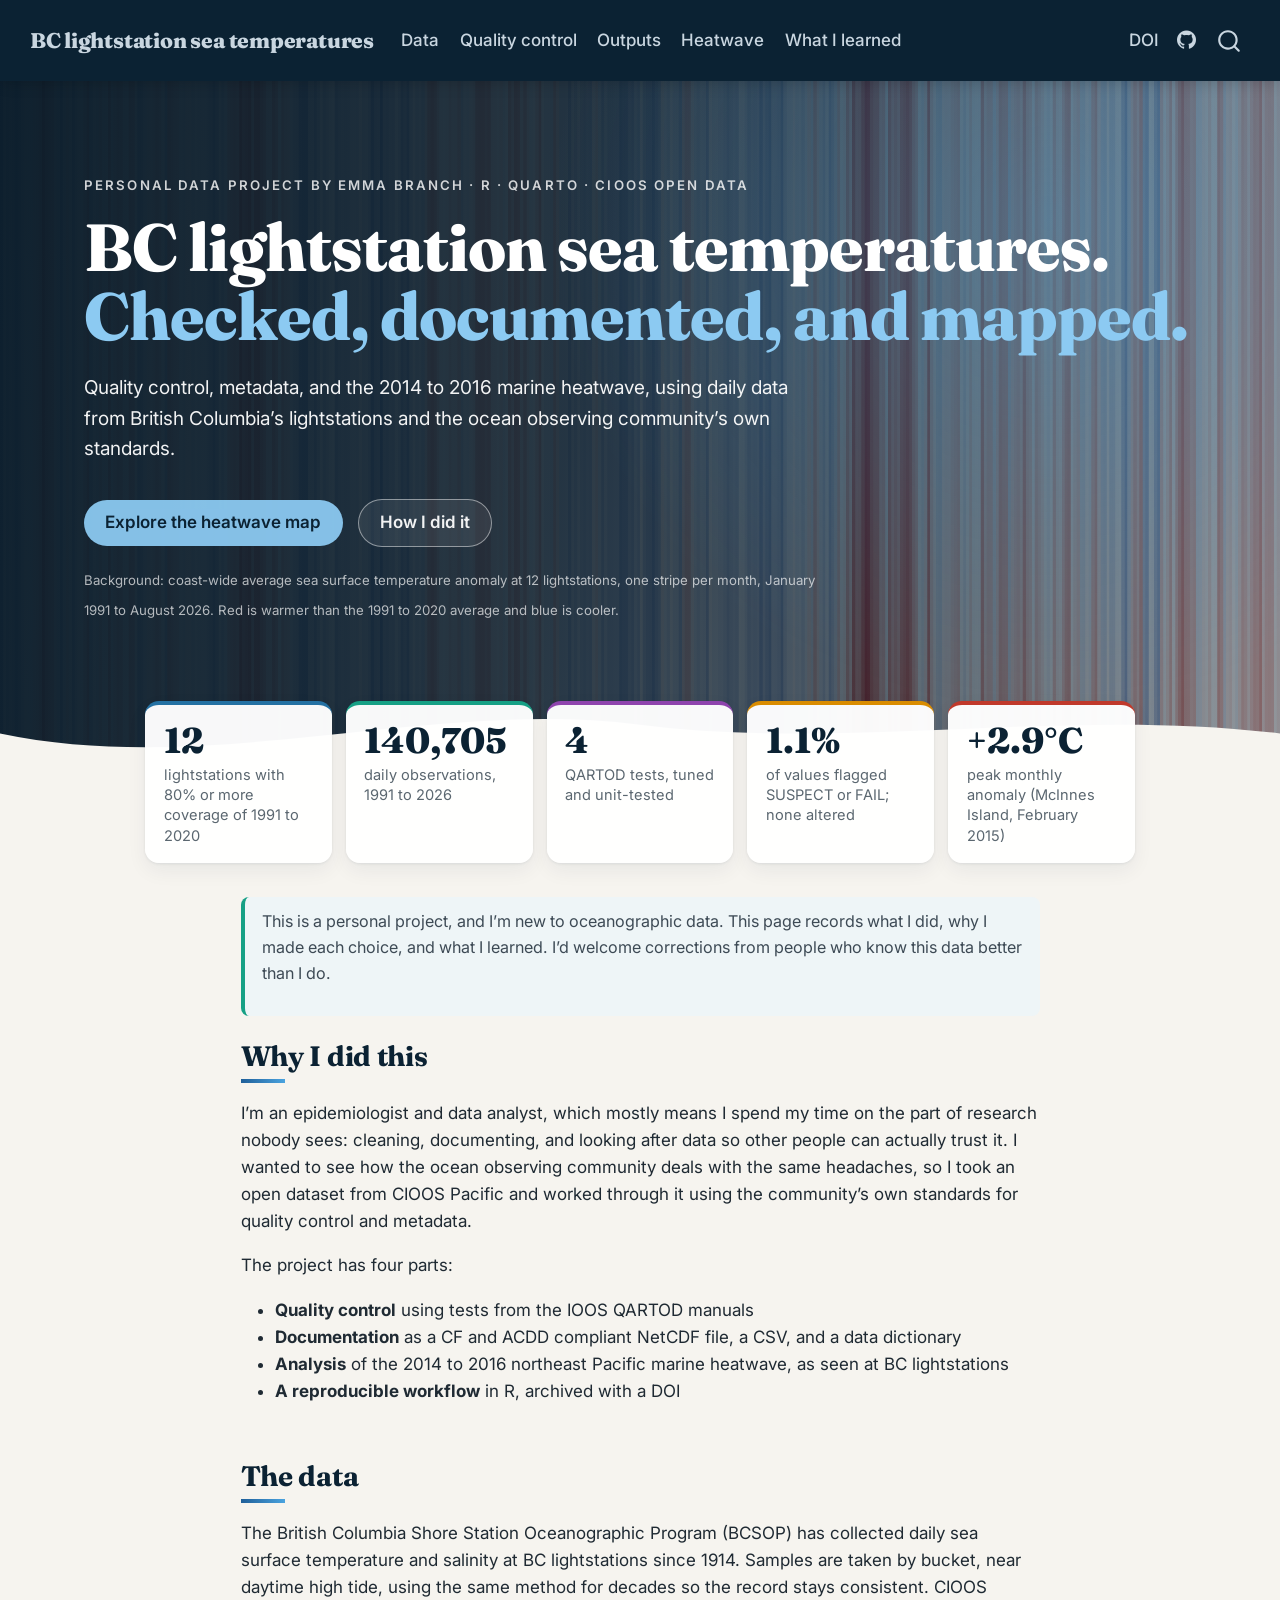
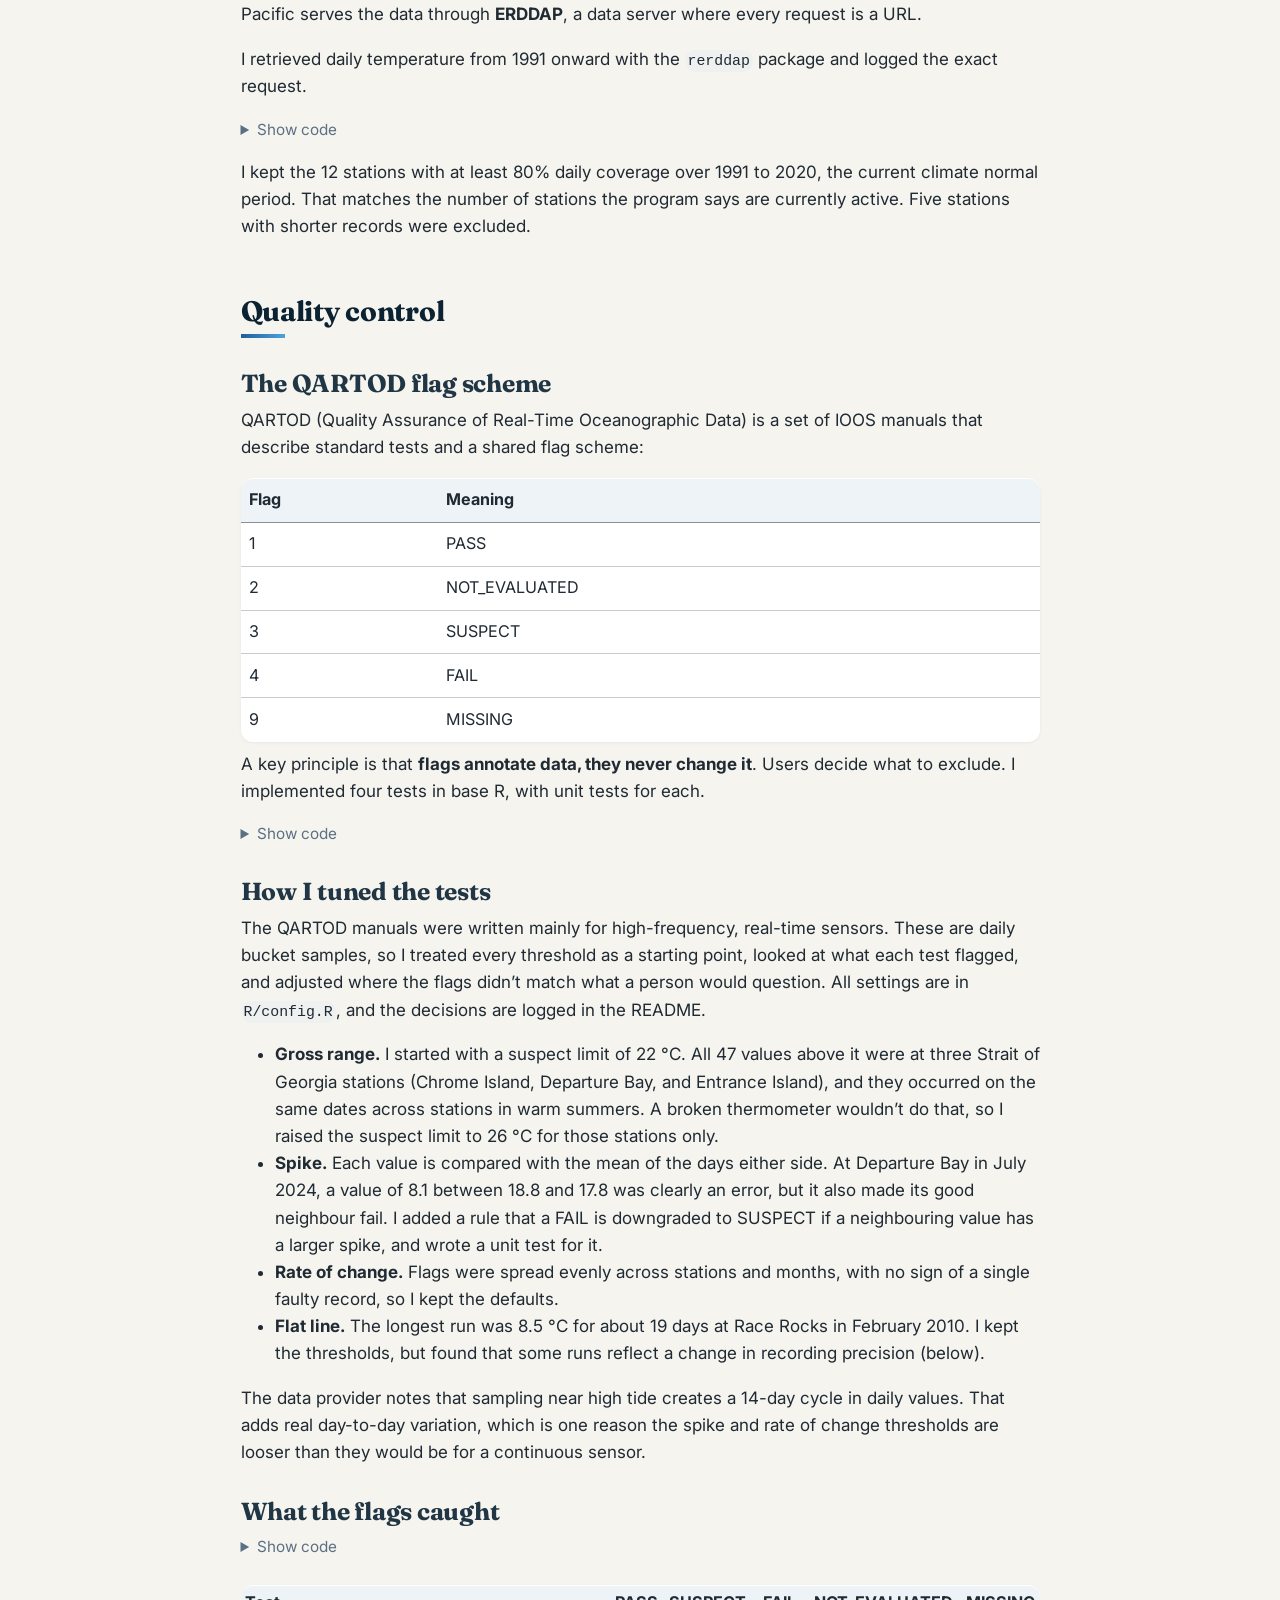
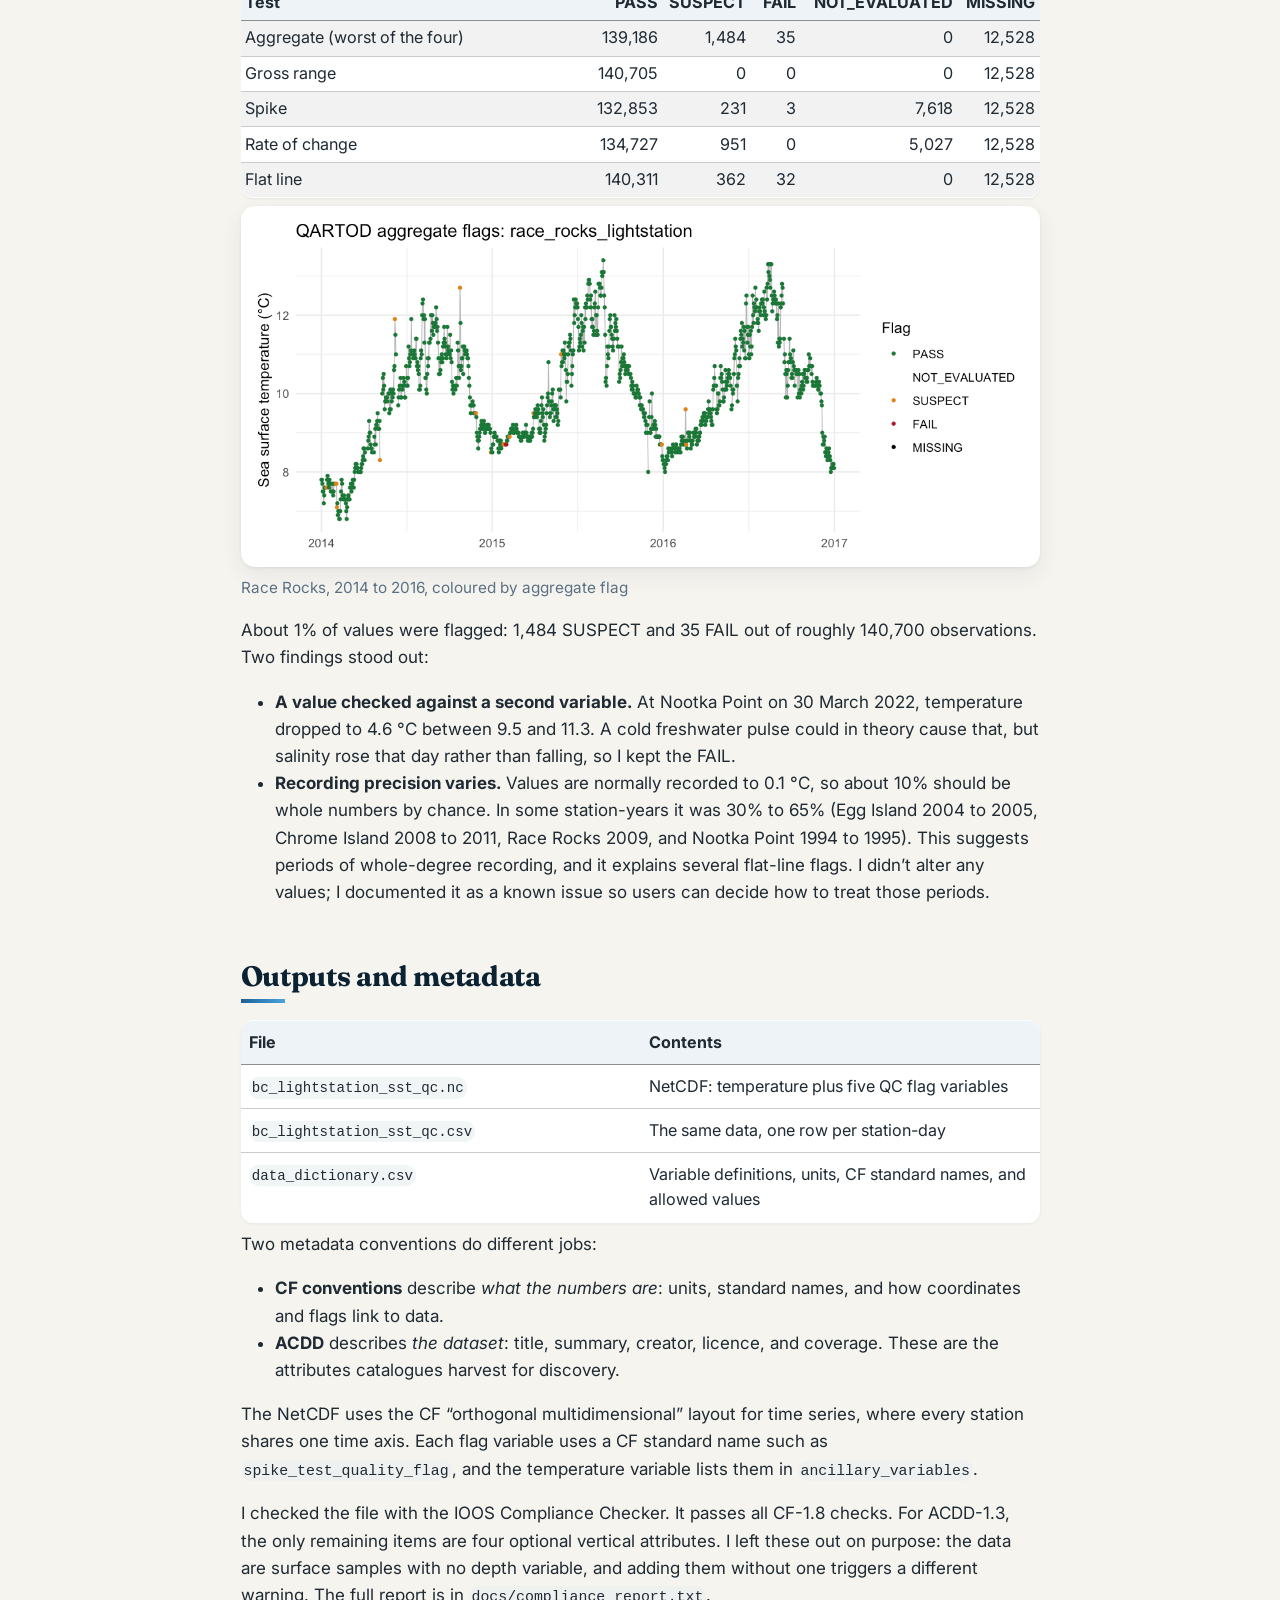
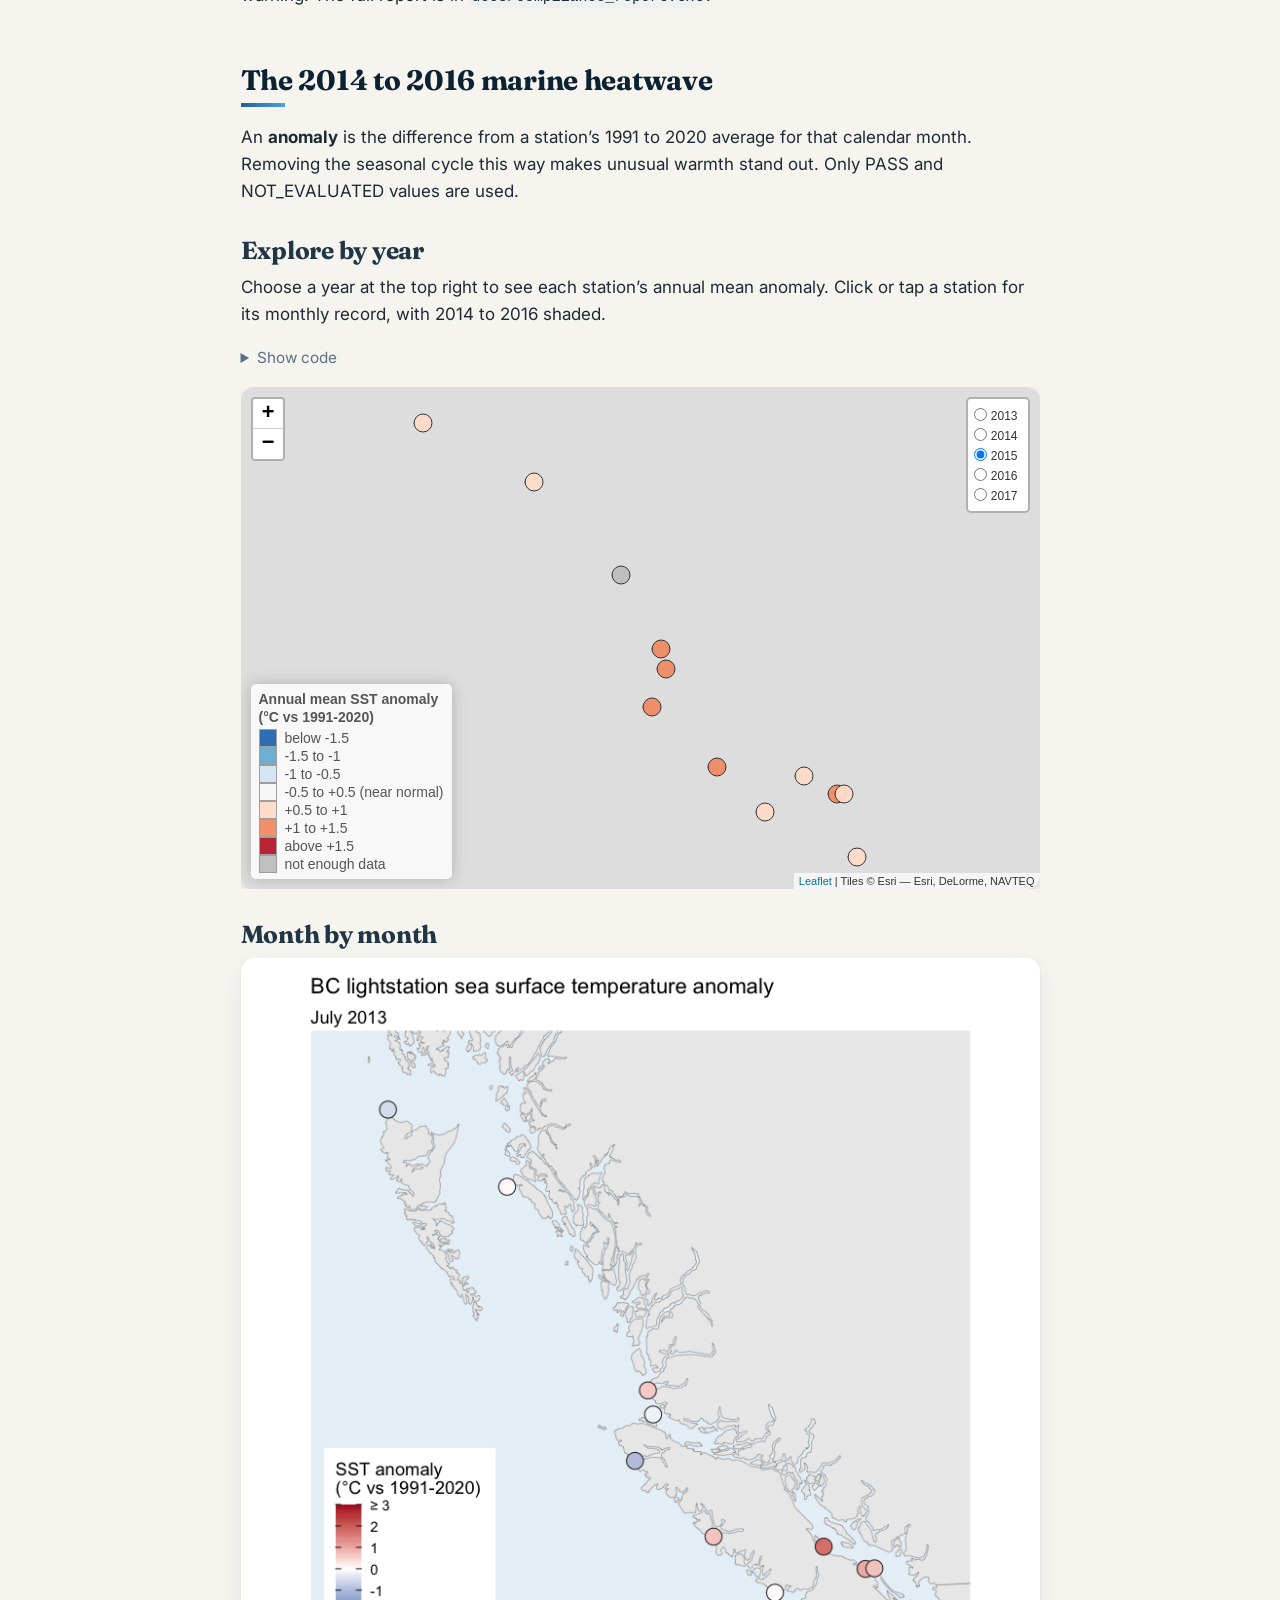
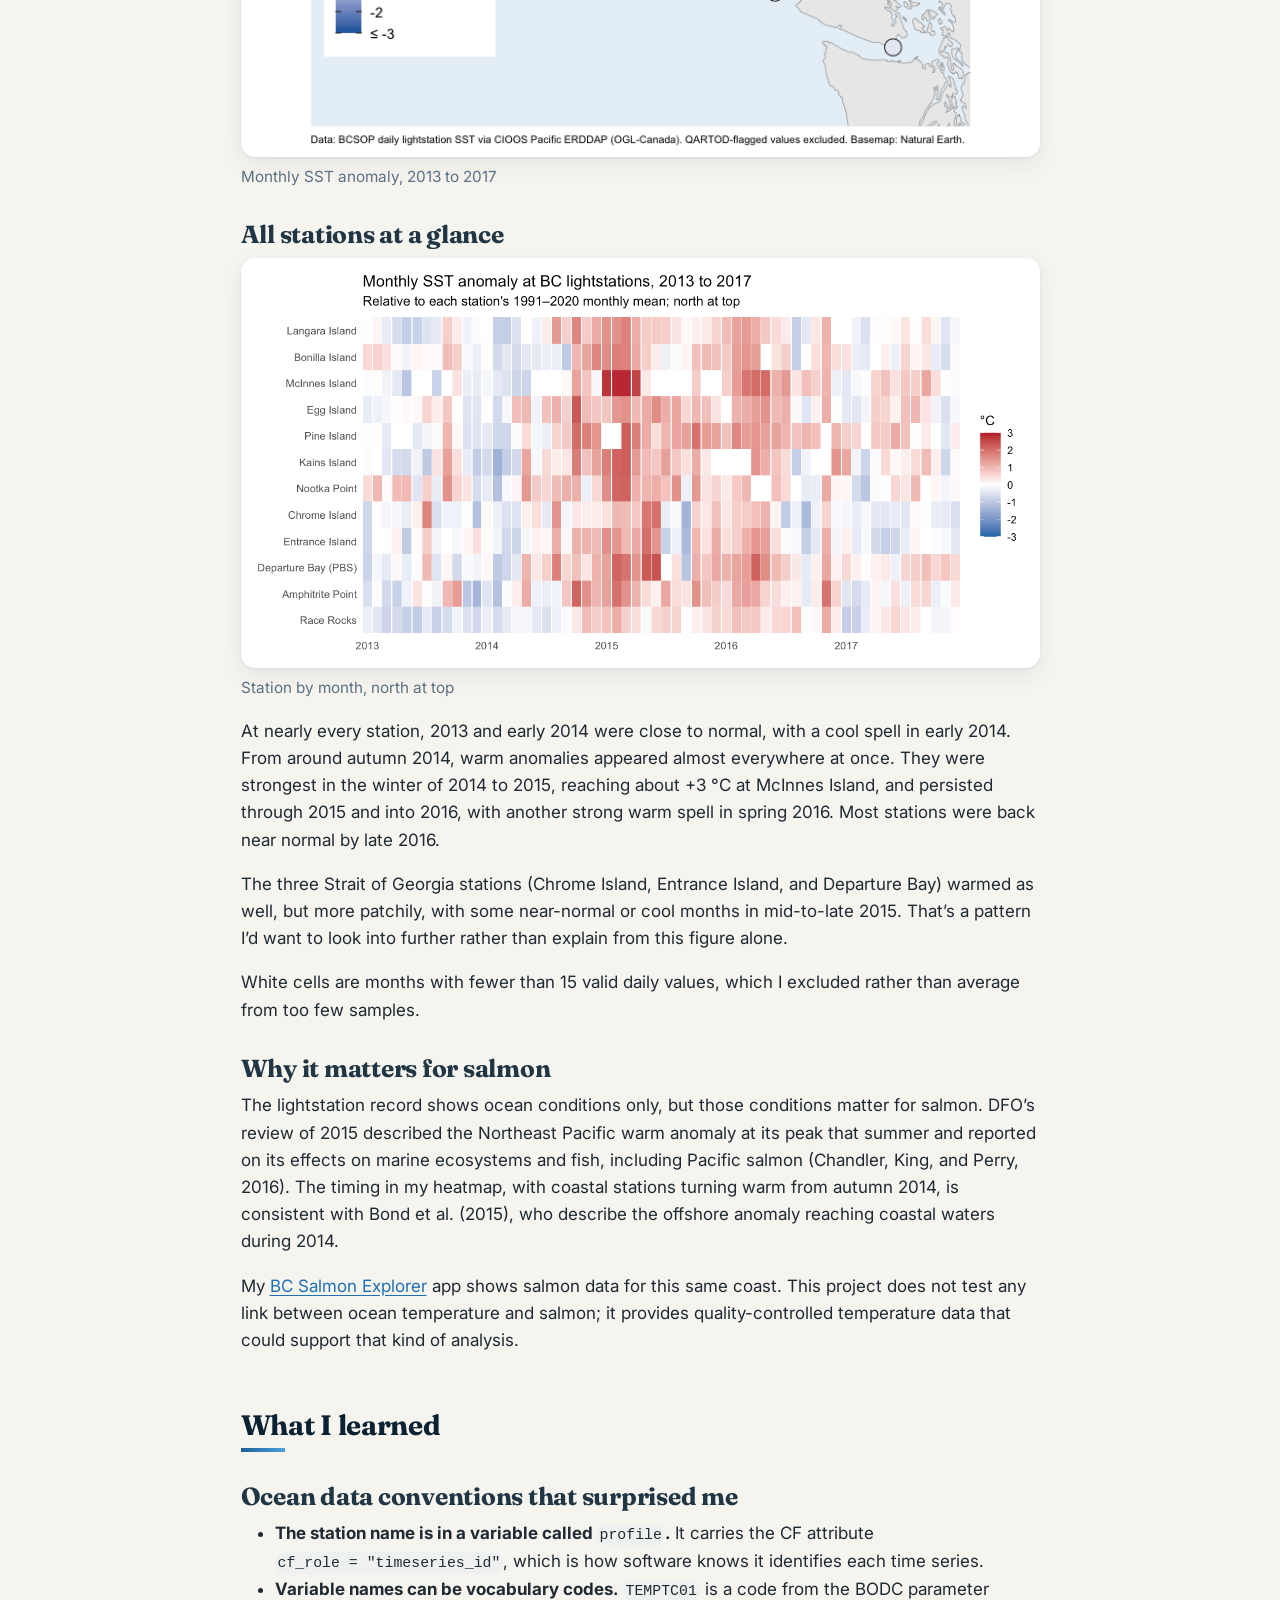
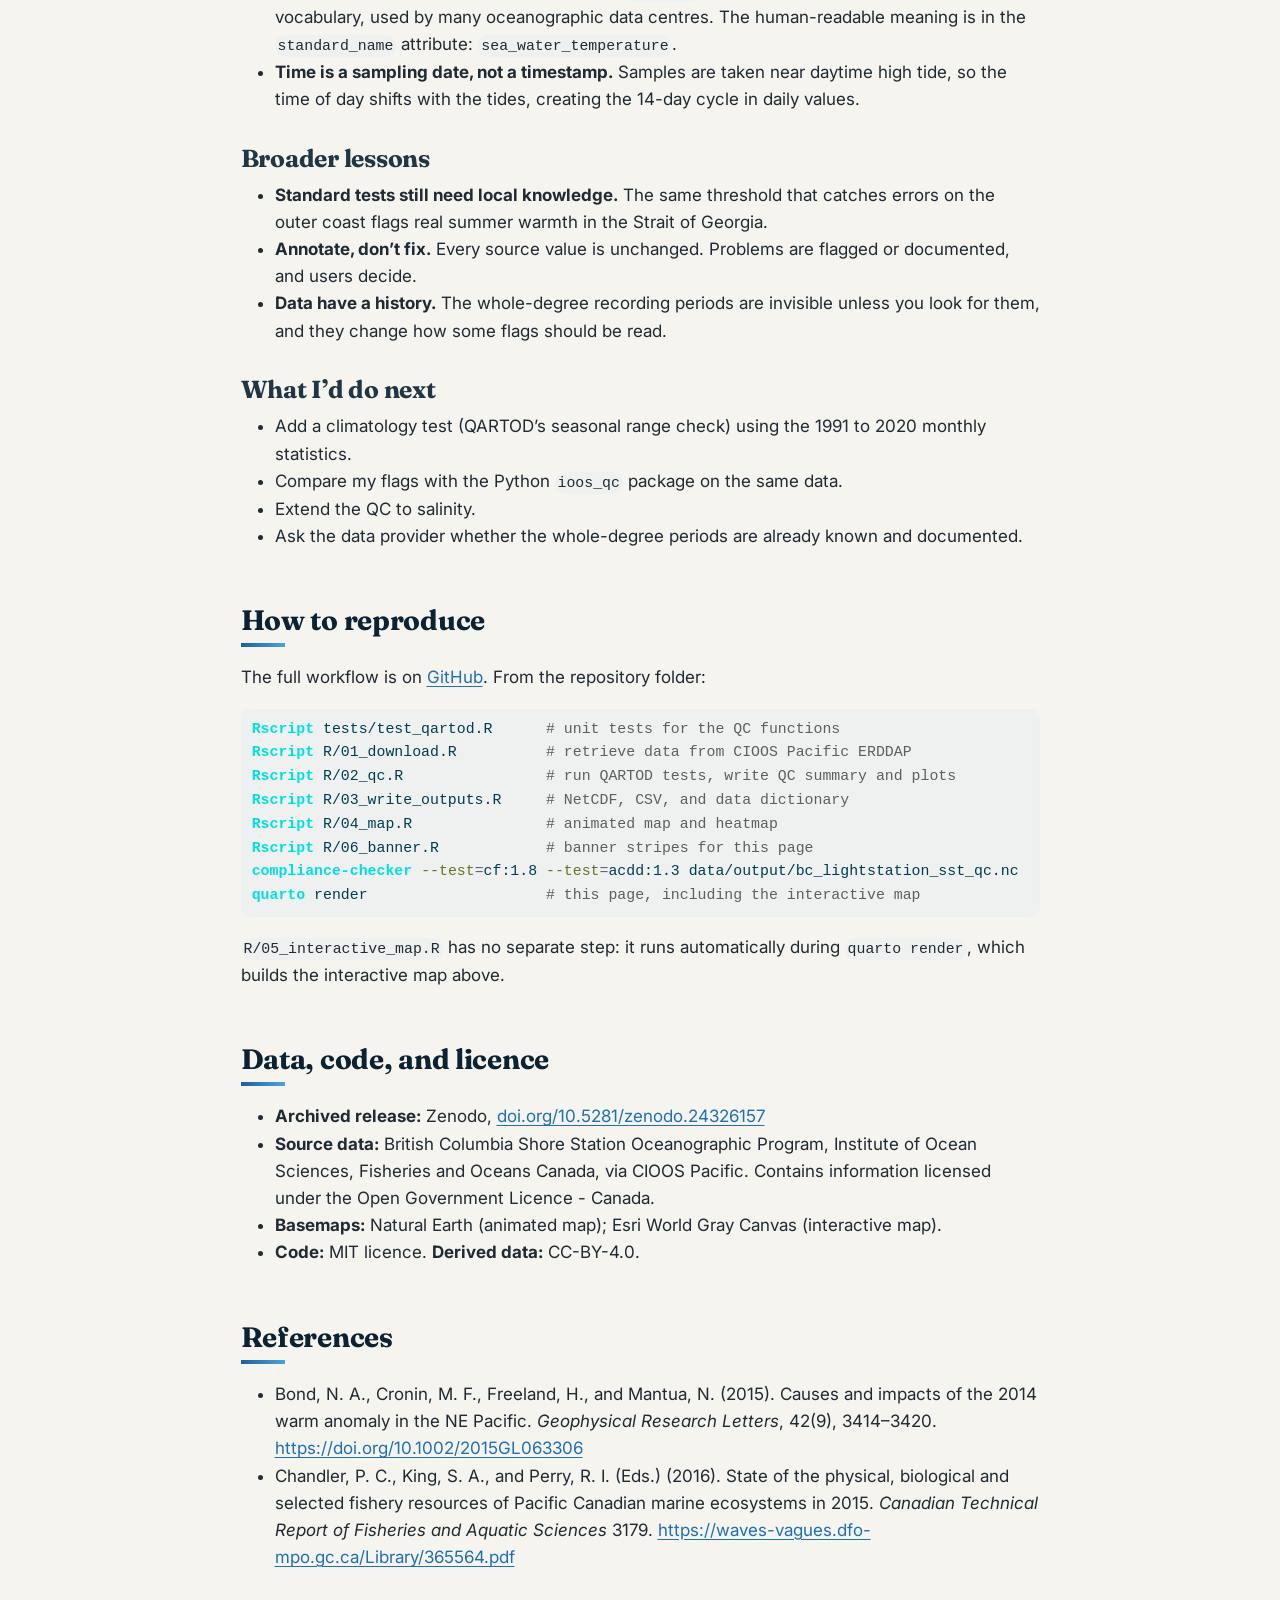
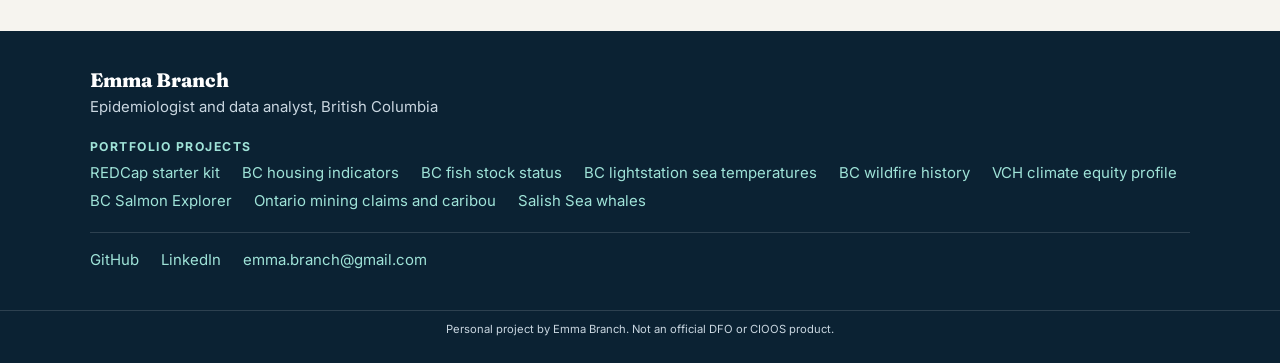
==== index.html @ be94c9c2 "Built site for gh-pages" ====
<!DOCTYPE html>
<html xmlns="http://www.w3.org/1999/xhtml" lang="en" xml:lang="en"><head>

<meta charset="utf-8">
<meta name="generator" content="quarto-1.11.9">

<meta name="viewport" content="width=device-width, initial-scale=1.0, user-scalable=yes">


<title>BC lightstation sea temperatures</title>
<style>
/* Default styles provided by pandoc.
** See https://pandoc.org/MANUAL.html#variables-for-html for config info.
*/
span.smallcaps{font-variant: small-caps;}
div.columns{display: flex; gap: 1.5em;}
div.column{flex: auto;}
@media screen {
div.columns{gap: min(4vw, 1.5em);}
div.column{overflow-x: auto;}
}
div.hanging-indent{margin-left: 1.5em; text-indent: -1.5em;}
ul.task-list{list-style: none;}
ul.task-list li input[type="checkbox"] {
  width: 0.8em;
  margin: 0 0.8em 0.2em -1em; /* quarto-specific, see https://github.com/quarto-dev/quarto-cli/issues/4556 */ 
  vertical-align: middle;
}
/* CSS for syntax highlighting */
html { -webkit-text-size-adjust: 100%; }
pre > code.sourceCode { white-space: pre; position: relative; }
pre > code.sourceCode > span { display: inline-block; line-height: 1.25; }
pre > code.sourceCode > span:empty { height: 1.2em; }
.sourceCode { overflow: visible; }
code.sourceCode > span { color: inherit; text-decoration: inherit; }
div.sourceCode { margin: 1em 0; }
pre.sourceCode { margin: 0; }
@media screen {
div.sourceCode { overflow: auto; }
}
@media print {
pre > code.sourceCode { white-space: pre-wrap; }
pre > code.sourceCode > span { text-indent: -5em; padding-left: 5em; }
}
pre.numberSource code
  { counter-reset: source-line 0; }
pre.numberSource code > span
  { position: relative; left: -4em; counter-increment: source-line; }
pre.numberSource code > span > a:first-child::before
  { content: counter(source-line);
    position: relative; left: -1em; text-align: right; vertical-align: baseline;
    border: none; display: inline-block;
    -webkit-touch-callout: none; -webkit-user-select: none;
    -khtml-user-select: none; -moz-user-select: none;
    -ms-user-select: none; user-select: none;
    padding: 0 4px; width: 4em;
  }
pre.numberSource { margin-left: 3em;  padding-left: 4px; }
div.sourceCode
  {   }
@media screen {
pre > code.sourceCode > span > a:first-child::before { text-decoration: underline; }
}
</style>


<script src="site_libs/quarto-nav/quarto-nav.js"></script>
<script src="site_libs/quarto-nav/headroom.min.js"></script>
<script src="site_libs/clipboard/clipboard.min.js"></script>
<script src="site_libs/quarto-search/autocomplete.umd.js"></script>
<script src="site_libs/quarto-search/fuse.min.js"></script>
<script src="site_libs/quarto-search/quarto-search.js"></script>
<meta name="quarto:offset" content="./">
<link href="./favicon.svg" rel="icon" type="image/svg+xml">
<script src="site_libs/quarto-html/quarto.js" type="module"></script>
<script src="site_libs/quarto-html/tabsets/tabsets.js" type="module"></script>
<script src="site_libs/quarto-html/scrollable-regions/scrollable-regions.js" type="module"></script>
<script src="site_libs/quarto-html/popper.min.js"></script>
<script src="site_libs/quarto-html/tippy.umd.min.js"></script>
<script src="site_libs/quarto-html/anchor.min.js"></script>
<link href="site_libs/quarto-html/tippy.css" rel="stylesheet">
<link href="site_libs/quarto-html/quarto-syntax-highlighting-63b5708e65d6cd79cd7618c58d0c21e7.css" rel="stylesheet" class="quarto-color-scheme" id="quarto-text-highlighting-styles">
<link href="site_libs/quarto-html/quarto-syntax-highlighting-dark-447e42e69aaa9833c0ba1b986f430b20.css" rel="stylesheet" class="quarto-color-scheme quarto-color-alternate" id="quarto-text-highlighting-styles">
<link href="site_libs/quarto-html/quarto-syntax-highlighting-63b5708e65d6cd79cd7618c58d0c21e7.css" rel="stylesheet" class="quarto-color-scheme-extra" id="quarto-text-highlighting-styles">
<script src="site_libs/bootstrap/bootstrap.min.js"></script>
<link href="site_libs/bootstrap/bootstrap-icons.css" rel="stylesheet">
<link href="site_libs/bootstrap/bootstrap-d422db6126f99728a064a48d47f032f7.min.css" rel="stylesheet" append-hash="true" class="quarto-color-scheme" id="quarto-bootstrap" data-mode="light">
<link href="site_libs/bootstrap/bootstrap-dark-ef665dcef0f75bb56d4f47e7afb220c3.min.css" rel="stylesheet" append-hash="true" class="quarto-color-scheme quarto-color-alternate" id="quarto-bootstrap" data-mode="light">
<link href="site_libs/bootstrap/bootstrap-d422db6126f99728a064a48d47f032f7.min.css" rel="stylesheet" append-hash="true" class="quarto-color-scheme-extra" id="quarto-bootstrap" data-mode="light">
<script id="quarto-search-options" type="application/json">{
  "location": "navbar",
  "copy-button": false,
  "collapse-after": 3,
  "panel-placement": "end",
  "type": "overlay",
  "limit": 50,
  "keyboard-shortcut": [
    "f",
    "/",
    "s"
  ],
  "show-item-context": false,
  "language": {
    "search-no-results-text": "No results",
    "search-matching-documents-text": "matching documents",
    "search-copy-link-title": "Copy link to search",
    "search-hide-matches-text": "Hide additional matches",
    "search-more-match-text": "more match in this document",
    "search-more-matches-text": "more matches in this document",
    "search-clear-button-title": "Clear",
    "search-text-placeholder": "",
    "search-detached-cancel-button-title": "Cancel",
    "search-submit-button-title": "Submit",
    "search-label": "Search"
  }
}</script>
<script src="site_libs/htmlwidgets-1.6.4/htmlwidgets.js"></script>
<script src="site_libs/jquery-3.6.0/jquery-3.6.0.min.js"></script>
<link href="site_libs/leaflet-1.3.1/leaflet.css" rel="stylesheet">
<script src="site_libs/leaflet-1.3.1/leaflet.js"></script>
<link href="site_libs/leafletfix-1.0.0/leafletfix.css" rel="stylesheet">
<script src="site_libs/proj4-2.6.2/proj4.min.js"></script>
<script src="site_libs/Proj4Leaflet-1.0.1/proj4leaflet.js"></script>
<link href="site_libs/rstudio_leaflet-1.3.1/rstudio_leaflet.css" rel="stylesheet">
<script src="site_libs/leaflet-binding-2.2.3/leaflet.js"></script>
<script src="site_libs/leaflet-providers-3.0.0/leaflet-providers.js"></script>
<script src="site_libs/leaflet-providers-plugin-2.2.3/leaflet-providers-plugin.js"></script>


<link rel="stylesheet" href="styles.css">
</head>

<body class="nav-fixed fullcontent quarto-light"><a id="quarto-skip-link" class="visually-hidden-focusable" href="#quarto-document-content">Skip to main content</a>

<div id="quarto-search-results"></div>
  <header id="quarto-header" class="headroom fixed-top">
    <nav class="navbar navbar-expand-lg " data-bs-theme="dark" aria-label="Site">
      <div class="navbar-container container-fluid">
      <div class="navbar-brand-container mx-auto">
    <a class="navbar-brand" href="./index.html">
    <span class="navbar-title">BC lightstation sea temperatures</span>
    </a>
  </div>
          <button class="navbar-toggler" type="button" data-bs-toggle="collapse" data-bs-target="#navbarCollapse" aria-controls="navbarCollapse" aria-expanded="false" aria-label="Toggle navigation" onclick="if (window.quartoToggleHeadroom) { window.quartoToggleHeadroom(); }">
  <span class="navbar-toggler-icon"></span>
</button>
          <div class="collapse navbar-collapse" id="navbarCollapse">
            <ul class="navbar-nav navbar-nav-scroll me-auto">
  <li class="nav-item">
    <a class="nav-link" href="./index.html#the-data"> 
<span class="menu-text">Data</span></a>
  </li>  
  <li class="nav-item">
    <a class="nav-link" href="./index.html#quality-control"> 
<span class="menu-text">Quality control</span></a>
  </li>  
  <li class="nav-item">
    <a class="nav-link" href="./index.html#outputs-and-metadata"> 
<span class="menu-text">Outputs</span></a>
  </li>  
  <li class="nav-item">
    <a class="nav-link" href="./index.html#the-2014-to-2016-marine-heatwave"> 
<span class="menu-text">Heatwave</span></a>
  </li>  
  <li class="nav-item">
    <a class="nav-link" href="./index.html#what-i-learned"> 
<span class="menu-text">What I learned</span></a>
  </li>  
</ul>
            <ul class="navbar-nav navbar-nav-scroll ms-auto">
  <li class="nav-item">
    <a class="nav-link" href="https://doi.org/10.5281/zenodo.24326157"> 
<span class="menu-text">DOI</span></a>
  </li>  
  <li class="nav-item compact">
    <a class="nav-link" href="https://github.com/emmabranch/bc-lightstation-qc"> <i class="bi bi-github" role="img">
</i> 
<span class="menu-text"></span></a>
  </li>  
</ul>
          </div> <!-- /navcollapse -->
            <div class="quarto-navbar-tools">
</div>
            <div id="quarto-search" class="" title="Search"></div>
      </div> <!-- /container-fluid -->
    </nav>
</header>
<!-- content -->
<div id="quarto-content" class="quarto-container page-columns page-rows-contents page-layout-article page-navbar">
<!-- sidebar -->
<!-- margin-sidebar -->
    
<!-- main -->
<main class="content page-columns page-full" id="quarto-document-content" tabindex="-1"><header id="title-block-header" class="quarto-title-block"></header>




<div class="hero-full column-screen" style="background-image: url('figures/banner_stripes.png');">
<div class="hero-inner">
<p><span class="eyebrow">Personal data project by Emma Branch · R · Quarto · CIOOS open data</span></p>
<section id="bc-lightstation-sea-temperatures.-checked-documented-and-mapped." class="level1">
<h1>BC lightstation sea temperatures. <span class="accent">Checked, documented, and mapped.</span></h1>
<p>Quality control, metadata, and the 2014 to 2016 marine heatwave, using daily data from British Columbia’s lightstations and the ocean observing community’s own standards.</p>
<p><a href="#explore-by-year" class="btn btn-accent">Explore the heatwave map</a> <a href="#quality-control" class="btn btn-ghost">How I did it</a></p>
<p><span class="hero-note">Background: coast-wide average sea surface temperature anomaly at 12 lightstations, one stripe per month, January 1991 to August 2026. Red is warmer than the 1991 to 2020 average and blue is cooler.</span></p>
</section>
</div>
<svg class="hero-wave" viewbox="0 0 1440 90" preserveaspectratio="none" aria-hidden="true">
<path d="M0,40 C240,90 480,0 720,30 C960,60 1200,10 1440,40 L1440,90 L0,90 Z" fill="#f6f4ef"></path>
</svg>
</div>
<div class="cell page-columns page-full">
<div class="cell-output-display column-page">
<div class="stat-row lift">
<div class="stat-box">
<div class="num">12</div>
<div class="lab">lightstations with 80% or more coverage of 1991 to 2020</div>
</div>
<div class="stat-box">
<div class="num">140,705</div>
<div class="lab">daily observations, 1991 to 2026</div>
</div>
<div class="stat-box">
<div class="num">4</div>
<div class="lab">QARTOD tests, tuned and unit-tested</div>
</div>
<div class="stat-box">
<div class="num">1.1%</div>
<div class="lab">of values flagged SUSPECT or FAIL; none altered</div>
</div>
<div class="stat-box">
<div class="num">+2.9°C</div>
<div class="lab">peak monthly anomaly (McInnes Island, February 2015)</div>
</div>
</div>
</div>
</div>
<div class="project-note">
<p>This is a personal project, and I’m new to oceanographic data. This page records what I did, why I made each choice, and what I learned. I’d welcome corrections from people who know this data better than I do.</p>
</div>
<section id="why-i-did-this" class="level2">
<h2 class="anchored" data-anchor-id="why-i-did-this">Why I did this</h2>
<p>I’m an epidemiologist and data analyst, which mostly means I spend my time on the part of research nobody sees: cleaning, documenting, and looking after data so other people can actually trust it. I wanted to see how the ocean observing community deals with the same headaches, so I took an open dataset from CIOOS Pacific and worked through it using the community’s own standards for quality control and metadata.</p>
<p>The project has four parts:</p>
<ul>
<li><strong>Quality control</strong> using tests from the IOOS QARTOD manuals</li>
<li><strong>Documentation</strong> as a CF and ACDD compliant NetCDF file, a CSV, and a data dictionary</li>
<li><strong>Analysis</strong> of the 2014 to 2016 northeast Pacific marine heatwave, as seen at BC lightstations</li>
<li><strong>A reproducible workflow</strong> in R, archived with a DOI</li>
</ul>
</section>
<section id="the-data" class="level2">
<h2 class="anchored" data-anchor-id="the-data">The data</h2>
<p>The British Columbia Shore Station Oceanographic Program (BCSOP) has collected daily sea surface temperature and salinity at BC lightstations since 1914. Samples are taken by bucket, near daytime high tide, using the same method for decades so the record stays consistent. CIOOS Pacific serves the data through <strong>ERDDAP</strong>, a data server where every request is a URL.</p>
<p>I retrieved daily temperature from 1991 onward with the <code>rerddap</code> package and logged the exact request.</p>
<div class="cell">
<details class="code-fold">
<summary>Show code</summary>
<div class="code-copy-outer-scaffold"><div class="sourceCode cell-code" id="cb1"><pre class="sourceCode r code-with-copy"><code class="sourceCode r"><span id="cb1-1"><a href="#cb1-1" aria-hidden="true" tabindex="-1"></a><span class="fu">library</span>(rerddap)</span>
<span id="cb1-2"><a href="#cb1-2" aria-hidden="true" tabindex="-1"></a>info_obj <span class="ot">&lt;-</span> <span class="fu">info</span>(<span class="st">"BCSOP_daily"</span>, <span class="at">url =</span> <span class="st">"https://data.cioospacific.ca/erddap/"</span>)</span>
<span id="cb1-3"><a href="#cb1-3" aria-hidden="true" tabindex="-1"></a>raw <span class="ot">&lt;-</span> <span class="fu">tabledap</span>(info_obj,</span>
<span id="cb1-4"><a href="#cb1-4" aria-hidden="true" tabindex="-1"></a>                <span class="at">fields =</span> <span class="fu">c</span>(<span class="st">"profile"</span>, <span class="st">"latitude"</span>, <span class="st">"longitude"</span>, <span class="st">"time"</span>, <span class="st">"TEMPTC01"</span>),</span>
<span id="cb1-5"><a href="#cb1-5" aria-hidden="true" tabindex="-1"></a>                <span class="st">"time&gt;=1991-01-01"</span>,</span>
<span id="cb1-6"><a href="#cb1-6" aria-hidden="true" tabindex="-1"></a>                <span class="at">url =</span> <span class="st">"https://data.cioospacific.ca/erddap/"</span>)</span></code></pre></div><button title="Copy to Clipboard" class="code-copy-button"><i class="bi"></i></button></div>
</details>
</div>
<p>I kept the 12 stations with at least 80% daily coverage over 1991 to 2020, the current climate normal period. That matches the number of stations the program says are currently active. Five stations with shorter records were excluded.</p>
</section>
<section id="quality-control" class="level2">
<h2 class="anchored" data-anchor-id="quality-control">Quality control</h2>
<section id="the-qartod-flag-scheme" class="level3">
<h3 class="anchored" data-anchor-id="the-qartod-flag-scheme">The QARTOD flag scheme</h3>
<p>QARTOD (Quality Assurance of Real-Time Oceanographic Data) is a set of IOOS manuals that describe standard tests and a shared flag scheme:</p>
<table class="caption-top table">
<thead>
<tr class="header">
<th>Flag</th>
<th>Meaning</th>
</tr>
</thead>
<tbody>
<tr class="odd">
<td>1</td>
<td>PASS</td>
</tr>
<tr class="even">
<td>2</td>
<td>NOT_EVALUATED</td>
</tr>
<tr class="odd">
<td>3</td>
<td>SUSPECT</td>
</tr>
<tr class="even">
<td>4</td>
<td>FAIL</td>
</tr>
<tr class="odd">
<td>9</td>
<td>MISSING</td>
</tr>
</tbody>
</table>
<p>A key principle is that <strong>flags annotate data, they never change it</strong>. Users decide what to exclude. I implemented four tests in base R, with unit tests for each.</p>
<div class="cell">
<details class="code-fold">
<summary>Show code</summary>
<div class="code-copy-outer-scaffold"><div class="sourceCode cell-code" id="cb2"><pre class="sourceCode r code-with-copy"><code class="sourceCode r"><span id="cb2-1"><a href="#cb2-1" aria-hidden="true" tabindex="-1"></a><span class="co"># qartod.R</span></span>
<span id="cb2-2"><a href="#cb2-2" aria-hidden="true" tabindex="-1"></a><span class="co"># Base-R implementations of four IOOS QARTOD tests, adapted for DAILY</span></span>
<span id="cb2-3"><a href="#cb2-3" aria-hidden="true" tabindex="-1"></a><span class="co"># lightstation sea surface temperature (BCSOP_daily on CIOOS Pacific ERDDAP).</span></span>
<span id="cb2-4"><a href="#cb2-4" aria-hidden="true" tabindex="-1"></a><span class="co">#</span></span>
<span id="cb2-5"><a href="#cb2-5" aria-hidden="true" tabindex="-1"></a><span class="co"># QARTOD flag scheme (IOOS / UNESCO-IOC primary level flags):</span></span>
<span id="cb2-6"><a href="#cb2-6" aria-hidden="true" tabindex="-1"></a><span class="co">#   1 = PASS            data passed the test</span></span>
<span id="cb2-7"><a href="#cb2-7" aria-hidden="true" tabindex="-1"></a><span class="co">#   2 = NOT_EVALUATED   test could not be run (e.g., neighbours missing)</span></span>
<span id="cb2-8"><a href="#cb2-8" aria-hidden="true" tabindex="-1"></a><span class="co">#   3 = SUSPECT         questionable, keep but review</span></span>
<span id="cb2-9"><a href="#cb2-9" aria-hidden="true" tabindex="-1"></a><span class="co">#   4 = FAIL            data judged bad</span></span>
<span id="cb2-10"><a href="#cb2-10" aria-hidden="true" tabindex="-1"></a><span class="co">#   9 = MISSING         no observation</span></span>
<span id="cb2-11"><a href="#cb2-11" aria-hidden="true" tabindex="-1"></a><span class="co">#</span></span>
<span id="cb2-12"><a href="#cb2-12" aria-hidden="true" tabindex="-1"></a><span class="co"># Important caveat: the QARTOD manuals were written mainly for real-time,</span></span>
<span id="cb2-13"><a href="#cb2-13" aria-hidden="true" tabindex="-1"></a><span class="co"># high-frequency sensor data. Applying them to daily bucket samples is an</span></span>
<span id="cb2-14"><a href="#cb2-14" aria-hidden="true" tabindex="-1"></a><span class="co"># adaptation, so every threshold below is a documented, tunable choice.</span></span>
<span id="cb2-15"><a href="#cb2-15" aria-hidden="true" tabindex="-1"></a><span class="co">#</span></span>
<span id="cb2-16"><a href="#cb2-16" aria-hidden="true" tabindex="-1"></a><span class="co"># All functions expect ONE station's data, sorted by date, with one row per</span></span>
<span id="cb2-17"><a href="#cb2-17" aria-hidden="true" tabindex="-1"></a><span class="co"># day at most. Gaps are allowed: tests that need neighbours check that the</span></span>
<span id="cb2-18"><a href="#cb2-18" aria-hidden="true" tabindex="-1"></a><span class="co"># neighbours are exactly one day away and otherwise return 2.</span></span>
<span id="cb2-19"><a href="#cb2-19" aria-hidden="true" tabindex="-1"></a></span>
<span id="cb2-20"><a href="#cb2-20" aria-hidden="true" tabindex="-1"></a>QC_PASS <span class="ot">&lt;-</span> <span class="dv">1</span>L; QC_NOT_EVAL <span class="ot">&lt;-</span> <span class="dv">2</span>L; QC_SUSPECT <span class="ot">&lt;-</span> <span class="dv">3</span>L; QC_FAIL <span class="ot">&lt;-</span> <span class="dv">4</span>L; QC_MISSING <span class="ot">&lt;-</span> <span class="dv">9</span>L</span>
<span id="cb2-21"><a href="#cb2-21" aria-hidden="true" tabindex="-1"></a></span>
<span id="cb2-22"><a href="#cb2-22" aria-hidden="true" tabindex="-1"></a>QC_FLAG_VALUES   <span class="ot">&lt;-</span> <span class="fu">c</span>(<span class="dv">1</span>L, <span class="dv">2</span>L, <span class="dv">3</span>L, <span class="dv">4</span>L, <span class="dv">9</span>L)</span>
<span id="cb2-23"><a href="#cb2-23" aria-hidden="true" tabindex="-1"></a>QC_FLAG_MEANINGS <span class="ot">&lt;-</span> <span class="st">"PASS NOT_EVALUATED SUSPECT FAIL MISSING"</span></span>
<span id="cb2-24"><a href="#cb2-24" aria-hidden="true" tabindex="-1"></a></span>
<span id="cb2-25"><a href="#cb2-25" aria-hidden="true" tabindex="-1"></a><span class="co"># ---------------------------------------------------------------------------</span></span>
<span id="cb2-26"><a href="#cb2-26" aria-hidden="true" tabindex="-1"></a><span class="co"># 1. Gross range test</span></span>
<span id="cb2-27"><a href="#cb2-27" aria-hidden="true" tabindex="-1"></a><span class="co">#    FAIL    if outside the sensor / physical span</span></span>
<span id="cb2-28"><a href="#cb2-28" aria-hidden="true" tabindex="-1"></a><span class="co">#    SUSPECT if outside the operator-defined (user) span</span></span>
<span id="cb2-29"><a href="#cb2-29" aria-hidden="true" tabindex="-1"></a><span class="co"># ---------------------------------------------------------------------------</span></span>
<span id="cb2-30"><a href="#cb2-30" aria-hidden="true" tabindex="-1"></a>qc_gross_range <span class="ot">&lt;-</span> <span class="cf">function</span>(x, fail_span, suspect_span) {</span>
<span id="cb2-31"><a href="#cb2-31" aria-hidden="true" tabindex="-1"></a>  flag <span class="ot">&lt;-</span> <span class="fu">rep</span>(QC_PASS, <span class="fu">length</span>(x))</span>
<span id="cb2-32"><a href="#cb2-32" aria-hidden="true" tabindex="-1"></a>  flag[x <span class="sc">&lt;</span> suspect_span[<span class="dv">1</span>] <span class="sc">|</span> x <span class="sc">&gt;</span> suspect_span[<span class="dv">2</span>]] <span class="ot">&lt;-</span> QC_SUSPECT</span>
<span id="cb2-33"><a href="#cb2-33" aria-hidden="true" tabindex="-1"></a>  flag[x <span class="sc">&lt;</span> fail_span[<span class="dv">1</span>]    <span class="sc">|</span> x <span class="sc">&gt;</span> fail_span[<span class="dv">2</span>]]    <span class="ot">&lt;-</span> QC_FAIL</span>
<span id="cb2-34"><a href="#cb2-34" aria-hidden="true" tabindex="-1"></a>  flag[<span class="fu">is.na</span>(x)] <span class="ot">&lt;-</span> QC_MISSING</span>
<span id="cb2-35"><a href="#cb2-35" aria-hidden="true" tabindex="-1"></a>  flag</span>
<span id="cb2-36"><a href="#cb2-36" aria-hidden="true" tabindex="-1"></a>}</span>
<span id="cb2-37"><a href="#cb2-37" aria-hidden="true" tabindex="-1"></a></span>
<span id="cb2-38"><a href="#cb2-38" aria-hidden="true" tabindex="-1"></a><span class="co"># ---------------------------------------------------------------------------</span></span>
<span id="cb2-39"><a href="#cb2-39" aria-hidden="true" tabindex="-1"></a><span class="co"># 2. Spike test</span></span>
<span id="cb2-40"><a href="#cb2-40" aria-hidden="true" tabindex="-1"></a><span class="co">#    reference = mean of the previous and next values</span></span>
<span id="cb2-41"><a href="#cb2-41" aria-hidden="true" tabindex="-1"></a><span class="co">#    spike     = |x[n] - reference|</span></span>
<span id="cb2-42"><a href="#cb2-42" aria-hidden="true" tabindex="-1"></a><span class="co">#    SUSPECT if spike &gt; suspect_threshold, FAIL if spike &gt; fail_threshold</span></span>
<span id="cb2-43"><a href="#cb2-43" aria-hidden="true" tabindex="-1"></a><span class="co">#    NOT_EVALUATED if either neighbour is missing or not exactly 1 day away</span></span>
<span id="cb2-44"><a href="#cb2-44" aria-hidden="true" tabindex="-1"></a><span class="co"># ---------------------------------------------------------------------------</span></span>
<span id="cb2-45"><a href="#cb2-45" aria-hidden="true" tabindex="-1"></a>qc_spike <span class="ot">&lt;-</span> <span class="cf">function</span>(x, date, suspect_threshold, fail_threshold) {</span>
<span id="cb2-46"><a href="#cb2-46" aria-hidden="true" tabindex="-1"></a>  n <span class="ot">&lt;-</span> <span class="fu">length</span>(x)</span>
<span id="cb2-47"><a href="#cb2-47" aria-hidden="true" tabindex="-1"></a>  flag  <span class="ot">&lt;-</span> <span class="fu">rep</span>(QC_NOT_EVAL, n)</span>
<span id="cb2-48"><a href="#cb2-48" aria-hidden="true" tabindex="-1"></a>  spike <span class="ot">&lt;-</span> <span class="fu">rep</span>(<span class="cn">NA_real_</span>, n)</span>
<span id="cb2-49"><a href="#cb2-49" aria-hidden="true" tabindex="-1"></a>  <span class="cf">if</span> (n <span class="sc">&gt;=</span> <span class="dv">3</span>) {</span>
<span id="cb2-50"><a href="#cb2-50" aria-hidden="true" tabindex="-1"></a>    i <span class="ot">&lt;-</span> <span class="dv">2</span><span class="sc">:</span>(n <span class="sc">-</span> <span class="dv">1</span>)</span>
<span id="cb2-51"><a href="#cb2-51" aria-hidden="true" tabindex="-1"></a>    ok <span class="ot">&lt;-</span> <span class="fu">as.numeric</span>(date[i] <span class="sc">-</span> date[i <span class="sc">-</span> <span class="dv">1</span>]) <span class="sc">==</span> <span class="dv">1</span> <span class="sc">&amp;</span> <span class="fu">as.numeric</span>(date[i <span class="sc">+</span> <span class="dv">1</span>] <span class="sc">-</span> date[i]) <span class="sc">==</span> <span class="dv">1</span></span>
<span id="cb2-52"><a href="#cb2-52" aria-hidden="true" tabindex="-1"></a>    s  <span class="ot">&lt;-</span> <span class="fu">abs</span>(x[i] <span class="sc">-</span> (x[i <span class="sc">-</span> <span class="dv">1</span>] <span class="sc">+</span> x[i <span class="sc">+</span> <span class="dv">1</span>]) <span class="sc">/</span> <span class="dv">2</span>)</span>
<span id="cb2-53"><a href="#cb2-53" aria-hidden="true" tabindex="-1"></a>    s[<span class="sc">!</span>ok] <span class="ot">&lt;-</span> <span class="cn">NA</span></span>
<span id="cb2-54"><a href="#cb2-54" aria-hidden="true" tabindex="-1"></a>    spike[i] <span class="ot">&lt;-</span> s</span>
<span id="cb2-55"><a href="#cb2-55" aria-hidden="true" tabindex="-1"></a>    ev <span class="ot">&lt;-</span> <span class="sc">!</span><span class="fu">is.na</span>(spike)</span>
<span id="cb2-56"><a href="#cb2-56" aria-hidden="true" tabindex="-1"></a>    flag[ev] <span class="ot">&lt;-</span> QC_PASS</span>
<span id="cb2-57"><a href="#cb2-57" aria-hidden="true" tabindex="-1"></a>    flag[ev <span class="sc">&amp;</span> spike <span class="sc">&gt;</span> suspect_threshold] <span class="ot">&lt;-</span> QC_SUSPECT</span>
<span id="cb2-58"><a href="#cb2-58" aria-hidden="true" tabindex="-1"></a>    flag[ev <span class="sc">&amp;</span> spike <span class="sc">&gt;</span> fail_threshold]    <span class="ot">&lt;-</span> QC_FAIL</span>
<span id="cb2-59"><a href="#cb2-59" aria-hidden="true" tabindex="-1"></a>    <span class="co"># Neighbour adjustment (documented extension to QARTOD): one bad value</span></span>
<span id="cb2-60"><a href="#cb2-60" aria-hidden="true" tabindex="-1"></a>    <span class="co"># inflates the spike score of the good values beside it. A FAIL is kept</span></span>
<span id="cb2-61"><a href="#cb2-61" aria-hidden="true" tabindex="-1"></a>    <span class="co"># only if its spike is larger than both neighbours' spikes; otherwise it</span></span>
<span id="cb2-62"><a href="#cb2-62" aria-hidden="true" tabindex="-1"></a>    <span class="co"># is downgraded to SUSPECT.</span></span>
<span id="cb2-63"><a href="#cb2-63" aria-hidden="true" tabindex="-1"></a>    <span class="cf">for</span> (k <span class="cf">in</span> <span class="fu">which</span>(flag <span class="sc">==</span> QC_FAIL)) {</span>
<span id="cb2-64"><a href="#cb2-64" aria-hidden="true" tabindex="-1"></a>      nb <span class="ot">&lt;-</span> spike[<span class="fu">c</span>(k <span class="sc">-</span> <span class="dv">1</span>, k <span class="sc">+</span> <span class="dv">1</span>)]</span>
<span id="cb2-65"><a href="#cb2-65" aria-hidden="true" tabindex="-1"></a>      <span class="cf">if</span> (<span class="fu">any</span>(<span class="sc">!</span><span class="fu">is.na</span>(nb) <span class="sc">&amp;</span> nb <span class="sc">&gt;</span> spike[k])) flag[k] <span class="ot">&lt;-</span> QC_SUSPECT</span>
<span id="cb2-66"><a href="#cb2-66" aria-hidden="true" tabindex="-1"></a>    }</span>
<span id="cb2-67"><a href="#cb2-67" aria-hidden="true" tabindex="-1"></a>  }</span>
<span id="cb2-68"><a href="#cb2-68" aria-hidden="true" tabindex="-1"></a>  flag[<span class="fu">is.na</span>(x)] <span class="ot">&lt;-</span> QC_MISSING</span>
<span id="cb2-69"><a href="#cb2-69" aria-hidden="true" tabindex="-1"></a>  flag</span>
<span id="cb2-70"><a href="#cb2-70" aria-hidden="true" tabindex="-1"></a>}</span>
<span id="cb2-71"><a href="#cb2-71" aria-hidden="true" tabindex="-1"></a></span>
<span id="cb2-72"><a href="#cb2-72" aria-hidden="true" tabindex="-1"></a><span class="co"># ---------------------------------------------------------------------------</span></span>
<span id="cb2-73"><a href="#cb2-73" aria-hidden="true" tabindex="-1"></a><span class="co"># 3. Rate of change test (SUSPECT only, as in the QARTOD manuals)</span></span>
<span id="cb2-74"><a href="#cb2-74" aria-hidden="true" tabindex="-1"></a><span class="co">#    SUSPECT if |x[n] - x[n-1]| &gt; n_dev * SD of the trailing window</span></span>
<span id="cb2-75"><a href="#cb2-75" aria-hidden="true" tabindex="-1"></a><span class="co">#    The trailing window is the previous `window_days` calendar days.</span></span>
<span id="cb2-76"><a href="#cb2-76" aria-hidden="true" tabindex="-1"></a><span class="co">#    NOT_EVALUATED if the previous day is missing or the window has fewer</span></span>
<span id="cb2-77"><a href="#cb2-77" aria-hidden="true" tabindex="-1"></a><span class="co">#    than `min_obs` observations.</span></span>
<span id="cb2-78"><a href="#cb2-78" aria-hidden="true" tabindex="-1"></a><span class="co"># ---------------------------------------------------------------------------</span></span>
<span id="cb2-79"><a href="#cb2-79" aria-hidden="true" tabindex="-1"></a>qc_rate_of_change <span class="ot">&lt;-</span> <span class="cf">function</span>(x, date, <span class="at">n_dev =</span> <span class="dv">3</span>, <span class="at">window_days =</span> <span class="dv">30</span>, <span class="at">min_obs =</span> <span class="dv">10</span>) {</span>
<span id="cb2-80"><a href="#cb2-80" aria-hidden="true" tabindex="-1"></a>  n <span class="ot">&lt;-</span> <span class="fu">length</span>(x)</span>
<span id="cb2-81"><a href="#cb2-81" aria-hidden="true" tabindex="-1"></a>  flag <span class="ot">&lt;-</span> <span class="fu">rep</span>(QC_NOT_EVAL, n)</span>
<span id="cb2-82"><a href="#cb2-82" aria-hidden="true" tabindex="-1"></a>  d <span class="ot">&lt;-</span> <span class="fu">as.numeric</span>(date)</span>
<span id="cb2-83"><a href="#cb2-83" aria-hidden="true" tabindex="-1"></a>  <span class="cf">for</span> (k <span class="cf">in</span> <span class="fu">seq_len</span>(n)[<span class="sc">-</span><span class="dv">1</span>]) {</span>
<span id="cb2-84"><a href="#cb2-84" aria-hidden="true" tabindex="-1"></a>    <span class="cf">if</span> (<span class="fu">is.na</span>(x[k]) <span class="sc">||</span> <span class="fu">is.na</span>(x[k <span class="sc">-</span> <span class="dv">1</span>]) <span class="sc">||</span> (d[k] <span class="sc">-</span> d[k <span class="sc">-</span> <span class="dv">1</span>]) <span class="sc">!=</span> <span class="dv">1</span>) <span class="cf">next</span></span>
<span id="cb2-85"><a href="#cb2-85" aria-hidden="true" tabindex="-1"></a>    in_win <span class="ot">&lt;-</span> d <span class="sc">&gt;=</span> d[k] <span class="sc">-</span> window_days <span class="sc">&amp;</span> d <span class="sc">&lt;</span> d[k] <span class="sc">&amp;</span> <span class="sc">!</span><span class="fu">is.na</span>(x)</span>
<span id="cb2-86"><a href="#cb2-86" aria-hidden="true" tabindex="-1"></a>    <span class="cf">if</span> (<span class="fu">sum</span>(in_win) <span class="sc">&lt;</span> min_obs) <span class="cf">next</span></span>
<span id="cb2-87"><a href="#cb2-87" aria-hidden="true" tabindex="-1"></a>    s <span class="ot">&lt;-</span> stats<span class="sc">::</span><span class="fu">sd</span>(x[in_win])</span>
<span id="cb2-88"><a href="#cb2-88" aria-hidden="true" tabindex="-1"></a>    flag[k] <span class="ot">&lt;-</span> <span class="cf">if</span> (<span class="fu">abs</span>(x[k] <span class="sc">-</span> x[k <span class="sc">-</span> <span class="dv">1</span>]) <span class="sc">&gt;</span> n_dev <span class="sc">*</span> s) QC_SUSPECT <span class="cf">else</span> QC_PASS</span>
<span id="cb2-89"><a href="#cb2-89" aria-hidden="true" tabindex="-1"></a>  }</span>
<span id="cb2-90"><a href="#cb2-90" aria-hidden="true" tabindex="-1"></a>  flag[<span class="fu">is.na</span>(x)] <span class="ot">&lt;-</span> QC_MISSING</span>
<span id="cb2-91"><a href="#cb2-91" aria-hidden="true" tabindex="-1"></a>  flag</span>
<span id="cb2-92"><a href="#cb2-92" aria-hidden="true" tabindex="-1"></a>}</span>
<span id="cb2-93"><a href="#cb2-93" aria-hidden="true" tabindex="-1"></a></span>
<span id="cb2-94"><a href="#cb2-94" aria-hidden="true" tabindex="-1"></a><span class="co"># ---------------------------------------------------------------------------</span></span>
<span id="cb2-95"><a href="#cb2-95" aria-hidden="true" tabindex="-1"></a><span class="co"># 4. Flat line test</span></span>
<span id="cb2-96"><a href="#cb2-96" aria-hidden="true" tabindex="-1"></a><span class="co">#    Counts how many consecutive daily values (ending at n) are identical</span></span>
<span id="cb2-97"><a href="#cb2-97" aria-hidden="true" tabindex="-1"></a><span class="co">#    within `tolerance`. SUSPECT if run &gt;= suspect_n, FAIL if run &gt;= fail_n.</span></span>
<span id="cb2-98"><a href="#cb2-98" aria-hidden="true" tabindex="-1"></a><span class="co">#    A gap in dates or a missing value resets the run.</span></span>
<span id="cb2-99"><a href="#cb2-99" aria-hidden="true" tabindex="-1"></a><span class="co">#    Note: lightstation values are recorded to 0.1 degC, so short runs of</span></span>
<span id="cb2-100"><a href="#cb2-100" aria-hidden="true" tabindex="-1"></a><span class="co">#    identical values are expected, especially in winter.</span></span>
<span id="cb2-101"><a href="#cb2-101" aria-hidden="true" tabindex="-1"></a><span class="co"># ---------------------------------------------------------------------------</span></span>
<span id="cb2-102"><a href="#cb2-102" aria-hidden="true" tabindex="-1"></a>qc_flat_line <span class="ot">&lt;-</span> <span class="cf">function</span>(x, date, <span class="at">suspect_n =</span> <span class="dv">5</span>, <span class="at">fail_n =</span> <span class="dv">10</span>, <span class="at">tolerance =</span> <span class="fl">1e-6</span>) {</span>
<span id="cb2-103"><a href="#cb2-103" aria-hidden="true" tabindex="-1"></a>  n <span class="ot">&lt;-</span> <span class="fu">length</span>(x)</span>
<span id="cb2-104"><a href="#cb2-104" aria-hidden="true" tabindex="-1"></a>  run <span class="ot">&lt;-</span> <span class="fu">integer</span>(n)</span>
<span id="cb2-105"><a href="#cb2-105" aria-hidden="true" tabindex="-1"></a>  d <span class="ot">&lt;-</span> <span class="fu">as.numeric</span>(date)</span>
<span id="cb2-106"><a href="#cb2-106" aria-hidden="true" tabindex="-1"></a>  <span class="cf">for</span> (k <span class="cf">in</span> <span class="fu">seq_len</span>(n)) {</span>
<span id="cb2-107"><a href="#cb2-107" aria-hidden="true" tabindex="-1"></a>    <span class="cf">if</span> (<span class="fu">is.na</span>(x[k])) { run[k] <span class="ot">&lt;-</span> <span class="dv">0</span>L; <span class="cf">next</span> }</span>
<span id="cb2-108"><a href="#cb2-108" aria-hidden="true" tabindex="-1"></a>    <span class="cf">if</span> (k <span class="sc">&gt;</span> <span class="dv">1</span> <span class="sc">&amp;&amp;</span> <span class="sc">!</span><span class="fu">is.na</span>(x[k <span class="sc">-</span> <span class="dv">1</span>]) <span class="sc">&amp;&amp;</span> (d[k] <span class="sc">-</span> d[k <span class="sc">-</span> <span class="dv">1</span>]) <span class="sc">==</span> <span class="dv">1</span> <span class="sc">&amp;&amp;</span></span>
<span id="cb2-109"><a href="#cb2-109" aria-hidden="true" tabindex="-1"></a>        <span class="fu">abs</span>(x[k] <span class="sc">-</span> x[k <span class="sc">-</span> <span class="dv">1</span>]) <span class="sc">&lt;=</span> tolerance) {</span>
<span id="cb2-110"><a href="#cb2-110" aria-hidden="true" tabindex="-1"></a>      run[k] <span class="ot">&lt;-</span> run[k <span class="sc">-</span> <span class="dv">1</span>] <span class="sc">+</span> <span class="dv">1</span>L</span>
<span id="cb2-111"><a href="#cb2-111" aria-hidden="true" tabindex="-1"></a>    } <span class="cf">else</span> {</span>
<span id="cb2-112"><a href="#cb2-112" aria-hidden="true" tabindex="-1"></a>      run[k] <span class="ot">&lt;-</span> <span class="dv">1</span>L</span>
<span id="cb2-113"><a href="#cb2-113" aria-hidden="true" tabindex="-1"></a>    }</span>
<span id="cb2-114"><a href="#cb2-114" aria-hidden="true" tabindex="-1"></a>  }</span>
<span id="cb2-115"><a href="#cb2-115" aria-hidden="true" tabindex="-1"></a>  flag <span class="ot">&lt;-</span> <span class="fu">rep</span>(QC_PASS, n)</span>
<span id="cb2-116"><a href="#cb2-116" aria-hidden="true" tabindex="-1"></a>  flag[run <span class="sc">&gt;=</span> suspect_n] <span class="ot">&lt;-</span> QC_SUSPECT</span>
<span id="cb2-117"><a href="#cb2-117" aria-hidden="true" tabindex="-1"></a>  flag[run <span class="sc">&gt;=</span> fail_n]    <span class="ot">&lt;-</span> QC_FAIL</span>
<span id="cb2-118"><a href="#cb2-118" aria-hidden="true" tabindex="-1"></a>  flag[<span class="fu">is.na</span>(x)] <span class="ot">&lt;-</span> QC_MISSING</span>
<span id="cb2-119"><a href="#cb2-119" aria-hidden="true" tabindex="-1"></a>  flag</span>
<span id="cb2-120"><a href="#cb2-120" aria-hidden="true" tabindex="-1"></a>}</span>
<span id="cb2-121"><a href="#cb2-121" aria-hidden="true" tabindex="-1"></a></span>
<span id="cb2-122"><a href="#cb2-122" aria-hidden="true" tabindex="-1"></a><span class="co"># ---------------------------------------------------------------------------</span></span>
<span id="cb2-123"><a href="#cb2-123" aria-hidden="true" tabindex="-1"></a><span class="co"># Aggregate (primary) flag: the worst result across tests.</span></span>
<span id="cb2-124"><a href="#cb2-124" aria-hidden="true" tabindex="-1"></a><span class="co">#   any FAIL -&gt; 4; else any SUSPECT -&gt; 3; else any PASS -&gt; 1; else 2.</span></span>
<span id="cb2-125"><a href="#cb2-125" aria-hidden="true" tabindex="-1"></a><span class="co">#   Missing observations are 9 regardless.</span></span>
<span id="cb2-126"><a href="#cb2-126" aria-hidden="true" tabindex="-1"></a><span class="co"># ---------------------------------------------------------------------------</span></span>
<span id="cb2-127"><a href="#cb2-127" aria-hidden="true" tabindex="-1"></a>qc_aggregate <span class="ot">&lt;-</span> <span class="cf">function</span>(..., x) {</span>
<span id="cb2-128"><a href="#cb2-128" aria-hidden="true" tabindex="-1"></a>  m <span class="ot">&lt;-</span> <span class="fu">cbind</span>(...)</span>
<span id="cb2-129"><a href="#cb2-129" aria-hidden="true" tabindex="-1"></a>  agg <span class="ot">&lt;-</span> <span class="fu">apply</span>(m, <span class="dv">1</span>, <span class="cf">function</span>(r) {</span>
<span id="cb2-130"><a href="#cb2-130" aria-hidden="true" tabindex="-1"></a>    <span class="cf">if</span> (<span class="fu">any</span>(r <span class="sc">==</span> QC_FAIL))    <span class="fu">return</span>(QC_FAIL)</span>
<span id="cb2-131"><a href="#cb2-131" aria-hidden="true" tabindex="-1"></a>    <span class="cf">if</span> (<span class="fu">any</span>(r <span class="sc">==</span> QC_SUSPECT)) <span class="fu">return</span>(QC_SUSPECT)</span>
<span id="cb2-132"><a href="#cb2-132" aria-hidden="true" tabindex="-1"></a>    <span class="cf">if</span> (<span class="fu">any</span>(r <span class="sc">==</span> QC_PASS))    <span class="fu">return</span>(QC_PASS)</span>
<span id="cb2-133"><a href="#cb2-133" aria-hidden="true" tabindex="-1"></a>    QC_NOT_EVAL</span>
<span id="cb2-134"><a href="#cb2-134" aria-hidden="true" tabindex="-1"></a>  })</span>
<span id="cb2-135"><a href="#cb2-135" aria-hidden="true" tabindex="-1"></a>  agg[<span class="fu">is.na</span>(x)] <span class="ot">&lt;-</span> QC_MISSING</span>
<span id="cb2-136"><a href="#cb2-136" aria-hidden="true" tabindex="-1"></a>  <span class="fu">as.integer</span>(agg)</span>
<span id="cb2-137"><a href="#cb2-137" aria-hidden="true" tabindex="-1"></a>}</span>
<span id="cb2-138"><a href="#cb2-138" aria-hidden="true" tabindex="-1"></a></span>
<span id="cb2-139"><a href="#cb2-139" aria-hidden="true" tabindex="-1"></a><span class="co"># ---------------------------------------------------------------------------</span></span>
<span id="cb2-140"><a href="#cb2-140" aria-hidden="true" tabindex="-1"></a><span class="co"># Run all tests for one station. `cfg` is the list defined in R/config.R.</span></span>
<span id="cb2-141"><a href="#cb2-141" aria-hidden="true" tabindex="-1"></a><span class="co"># ---------------------------------------------------------------------------</span></span>
<span id="cb2-142"><a href="#cb2-142" aria-hidden="true" tabindex="-1"></a>qc_station <span class="ot">&lt;-</span> <span class="cf">function</span>(df, value_col, cfg) {</span>
<span id="cb2-143"><a href="#cb2-143" aria-hidden="true" tabindex="-1"></a>  df <span class="ot">&lt;-</span> df[<span class="fu">order</span>(df<span class="sc">$</span>date), ]</span>
<span id="cb2-144"><a href="#cb2-144" aria-hidden="true" tabindex="-1"></a>  x <span class="ot">&lt;-</span> df[[value_col]]</span>
<span id="cb2-145"><a href="#cb2-145" aria-hidden="true" tabindex="-1"></a>  span <span class="ot">&lt;-</span> cfg<span class="sc">$</span>gross_range<span class="sc">$</span>suspect_span_by_station[[<span class="fu">unique</span>(df<span class="sc">$</span>station)]]</span>
<span id="cb2-146"><a href="#cb2-146" aria-hidden="true" tabindex="-1"></a>  <span class="cf">if</span> (<span class="fu">is.null</span>(span)) span <span class="ot">&lt;-</span> cfg<span class="sc">$</span>gross_range<span class="sc">$</span>suspect_span</span>
<span id="cb2-147"><a href="#cb2-147" aria-hidden="true" tabindex="-1"></a>  df<span class="sc">$</span>qc_gross_range <span class="ot">&lt;-</span> <span class="fu">qc_gross_range</span>(x, cfg<span class="sc">$</span>gross_range<span class="sc">$</span>fail_span, span)</span>
<span id="cb2-148"><a href="#cb2-148" aria-hidden="true" tabindex="-1"></a>  df<span class="sc">$</span>qc_spike       <span class="ot">&lt;-</span> <span class="fu">qc_spike</span>(x, df<span class="sc">$</span>date, cfg<span class="sc">$</span>spike<span class="sc">$</span>suspect, cfg<span class="sc">$</span>spike<span class="sc">$</span>fail)</span>
<span id="cb2-149"><a href="#cb2-149" aria-hidden="true" tabindex="-1"></a>  df<span class="sc">$</span>qc_rate_of_change <span class="ot">&lt;-</span> <span class="fu">qc_rate_of_change</span>(x, df<span class="sc">$</span>date, cfg<span class="sc">$</span>rate_of_change<span class="sc">$</span>n_dev,</span>
<span id="cb2-150"><a href="#cb2-150" aria-hidden="true" tabindex="-1"></a>                                            cfg<span class="sc">$</span>rate_of_change<span class="sc">$</span>window_days,</span>
<span id="cb2-151"><a href="#cb2-151" aria-hidden="true" tabindex="-1"></a>                                            cfg<span class="sc">$</span>rate_of_change<span class="sc">$</span>min_obs)</span>
<span id="cb2-152"><a href="#cb2-152" aria-hidden="true" tabindex="-1"></a>  df<span class="sc">$</span>qc_flat_line   <span class="ot">&lt;-</span> <span class="fu">qc_flat_line</span>(x, df<span class="sc">$</span>date, cfg<span class="sc">$</span>flat_line<span class="sc">$</span>suspect_n, cfg<span class="sc">$</span>flat_line<span class="sc">$</span>fail_n)</span>
<span id="cb2-153"><a href="#cb2-153" aria-hidden="true" tabindex="-1"></a>  df<span class="sc">$</span>qc_aggregate   <span class="ot">&lt;-</span> <span class="fu">qc_aggregate</span>(df<span class="sc">$</span>qc_gross_range, df<span class="sc">$</span>qc_spike,</span>
<span id="cb2-154"><a href="#cb2-154" aria-hidden="true" tabindex="-1"></a>                                    df<span class="sc">$</span>qc_rate_of_change, df<span class="sc">$</span>qc_flat_line, <span class="at">x =</span> x)</span>
<span id="cb2-155"><a href="#cb2-155" aria-hidden="true" tabindex="-1"></a>  df</span>
<span id="cb2-156"><a href="#cb2-156" aria-hidden="true" tabindex="-1"></a>}</span></code></pre></div><button title="Copy to Clipboard" class="code-copy-button"><i class="bi"></i></button></div>
</details>
</div>
</section>
<section id="how-i-tuned-the-tests" class="level3">
<h3 class="anchored" data-anchor-id="how-i-tuned-the-tests">How I tuned the tests</h3>
<p>The QARTOD manuals were written mainly for high-frequency, real-time sensors. These are daily bucket samples, so I treated every threshold as a starting point, looked at what each test flagged, and adjusted where the flags didn’t match what a person would question. All settings are in <code>R/config.R</code>, and the decisions are logged in the README.</p>
<ul>
<li><strong>Gross range.</strong> I started with a suspect limit of 22 °C. All 47 values above it were at three Strait of Georgia stations (Chrome Island, Departure Bay, and Entrance Island), and they occurred on the same dates across stations in warm summers. A broken thermometer wouldn’t do that, so I raised the suspect limit to 26 °C for those stations only.</li>
<li><strong>Spike.</strong> Each value is compared with the mean of the days either side. At Departure Bay in July 2024, a value of 8.1 between 18.8 and 17.8 was clearly an error, but it also made its good neighbour fail. I added a rule that a FAIL is downgraded to SUSPECT if a neighbouring value has a larger spike, and wrote a unit test for it.</li>
<li><strong>Rate of change.</strong> Flags were spread evenly across stations and months, with no sign of a single faulty record, so I kept the defaults.</li>
<li><strong>Flat line.</strong> The longest run was 8.5 °C for about 19 days at Race Rocks in February 2010. I kept the thresholds, but found that some runs reflect a change in recording precision (below).</li>
</ul>
<p>The data provider notes that sampling near high tide creates a 14-day cycle in daily values. That adds real day-to-day variation, which is one reason the spike and rate of change thresholds are looser than they would be for a continuous sensor.</p>
</section>
<section id="what-the-flags-caught" class="level3">
<h3 class="anchored" data-anchor-id="what-the-flags-caught">What the flags caught</h3>
<div class="cell">
<details class="code-fold">
<summary>Show code</summary>
<div class="code-copy-outer-scaffold"><div class="sourceCode cell-code" id="cb3"><pre class="sourceCode r code-with-copy"><code class="sourceCode r"><span id="cb3-1"><a href="#cb3-1" aria-hidden="true" tabindex="-1"></a>test_labels <span class="ot">&lt;-</span> <span class="fu">c</span>(<span class="at">qc_aggregate =</span> <span class="st">"Aggregate (worst of the four)"</span>, <span class="at">qc_gross_range =</span> <span class="st">"Gross range"</span>,</span>
<span id="cb3-2"><a href="#cb3-2" aria-hidden="true" tabindex="-1"></a>                 <span class="at">qc_spike =</span> <span class="st">"Spike"</span>, <span class="at">qc_rate_of_change =</span> <span class="st">"Rate of change"</span>, <span class="at">qc_flat_line =</span> <span class="st">"Flat line"</span>)</span>
<span id="cb3-3"><a href="#cb3-3" aria-hidden="true" tabindex="-1"></a>readr<span class="sc">::</span><span class="fu">read_csv</span>(<span class="st">"data/processed/qc_summary.csv"</span>, <span class="at">show_col_types =</span> <span class="cn">FALSE</span>) <span class="sc">|&gt;</span></span>
<span id="cb3-4"><a href="#cb3-4" aria-hidden="true" tabindex="-1"></a>  dplyr<span class="sc">::</span><span class="fu">mutate</span>(<span class="at">test =</span> <span class="fu">factor</span>(test_labels[test], <span class="at">levels =</span> test_labels)) <span class="sc">|&gt;</span></span>
<span id="cb3-5"><a href="#cb3-5" aria-hidden="true" tabindex="-1"></a>  dplyr<span class="sc">::</span><span class="fu">arrange</span>(test) <span class="sc">|&gt;</span></span>
<span id="cb3-6"><a href="#cb3-6" aria-hidden="true" tabindex="-1"></a>  dplyr<span class="sc">::</span><span class="fu">select</span>(<span class="at">Test =</span> test, PASS, SUSPECT, FAIL, NOT_EVALUATED, MISSING) <span class="sc">|&gt;</span></span>
<span id="cb3-7"><a href="#cb3-7" aria-hidden="true" tabindex="-1"></a>  knitr<span class="sc">::</span><span class="fu">kable</span>(<span class="at">format.args =</span> <span class="fu">list</span>(<span class="at">big.mark =</span> <span class="st">","</span>))</span></code></pre></div><button title="Copy to Clipboard" class="code-copy-button"><i class="bi"></i></button></div>
</details>
<div class="cell-output-display">
<table class="caption-top table table-sm table-striped small">
<colgroup>
<col style="width: 41%">
<col style="width: 10%">
<col style="width: 10%">
<col style="width: 6%">
<col style="width: 19%">
<col style="width: 10%">
</colgroup>
<thead>
<tr class="header">
<th style="text-align: left;">Test</th>
<th style="text-align: right;">PASS</th>
<th style="text-align: right;">SUSPECT</th>
<th style="text-align: right;">FAIL</th>
<th style="text-align: right;">NOT_EVALUATED</th>
<th style="text-align: right;">MISSING</th>
</tr>
</thead>
<tbody>
<tr class="odd">
<td style="text-align: left;">Aggregate (worst of the four)</td>
<td style="text-align: right;">139,186</td>
<td style="text-align: right;">1,484</td>
<td style="text-align: right;">35</td>
<td style="text-align: right;">0</td>
<td style="text-align: right;">12,528</td>
</tr>
<tr class="even">
<td style="text-align: left;">Gross range</td>
<td style="text-align: right;">140,705</td>
<td style="text-align: right;">0</td>
<td style="text-align: right;">0</td>
<td style="text-align: right;">0</td>
<td style="text-align: right;">12,528</td>
</tr>
<tr class="odd">
<td style="text-align: left;">Spike</td>
<td style="text-align: right;">132,853</td>
<td style="text-align: right;">231</td>
<td style="text-align: right;">3</td>
<td style="text-align: right;">7,618</td>
<td style="text-align: right;">12,528</td>
</tr>
<tr class="even">
<td style="text-align: left;">Rate of change</td>
<td style="text-align: right;">134,727</td>
<td style="text-align: right;">951</td>
<td style="text-align: right;">0</td>
<td style="text-align: right;">5,027</td>
<td style="text-align: right;">12,528</td>
</tr>
<tr class="odd">
<td style="text-align: left;">Flat line</td>
<td style="text-align: right;">140,311</td>
<td style="text-align: right;">362</td>
<td style="text-align: right;">32</td>
<td style="text-align: right;">0</td>
<td style="text-align: right;">12,528</td>
</tr>
</tbody>
</table>
</div>
</div>
<div class="quarto-figure quarto-figure-center">
<figure class="figure">
<p><img src="figures/qc_race_rocks_lightstation.png" class="img-fluid figure-img"></p>
<figcaption>Race Rocks, 2014 to 2016, coloured by aggregate flag</figcaption>
</figure>
</div>
<p>About 1% of values were flagged: 1,484 SUSPECT and 35 FAIL out of roughly 140,700 observations. Two findings stood out:</p>
<ul>
<li><strong>A value checked against a second variable.</strong> At Nootka Point on 30 March 2022, temperature dropped to 4.6 °C between 9.5 and 11.3. A cold freshwater pulse could in theory cause that, but salinity rose that day rather than falling, so I kept the FAIL.</li>
<li><strong>Recording precision varies.</strong> Values are normally recorded to 0.1 °C, so about 10% should be whole numbers by chance. In some station-years it was 30% to 65% (Egg Island 2004 to 2005, Chrome Island 2008 to 2011, Race Rocks 2009, and Nootka Point 1994 to 1995). This suggests periods of whole-degree recording, and it explains several flat-line flags. I didn’t alter any values; I documented it as a known issue so users can decide how to treat those periods.</li>
</ul>
</section>
</section>
<section id="outputs-and-metadata" class="level2">
<h2 class="anchored" data-anchor-id="outputs-and-metadata">Outputs and metadata</h2>
<table class="caption-top table">
<colgroup>
<col style="width: 50%">
<col style="width: 50%">
</colgroup>
<thead>
<tr class="header">
<th>File</th>
<th>Contents</th>
</tr>
</thead>
<tbody>
<tr class="odd">
<td><code>bc_lightstation_sst_qc.nc</code></td>
<td>NetCDF: temperature plus five QC flag variables</td>
</tr>
<tr class="even">
<td><code>bc_lightstation_sst_qc.csv</code></td>
<td>The same data, one row per station-day</td>
</tr>
<tr class="odd">
<td><code>data_dictionary.csv</code></td>
<td>Variable definitions, units, CF standard names, and allowed values</td>
</tr>
</tbody>
</table>
<p>Two metadata conventions do different jobs:</p>
<ul>
<li><strong>CF conventions</strong> describe <em>what the numbers are</em>: units, standard names, and how coordinates and flags link to data.</li>
<li><strong>ACDD</strong> describes <em>the dataset</em>: title, summary, creator, licence, and coverage. These are the attributes catalogues harvest for discovery.</li>
</ul>
<p>The NetCDF uses the CF “orthogonal multidimensional” layout for time series, where every station shares one time axis. Each flag variable uses a CF standard name such as <code>spike_test_quality_flag</code>, and the temperature variable lists them in <code>ancillary_variables</code>.</p>
<p>I checked the file with the IOOS Compliance Checker. It passes all CF-1.8 checks. For ACDD-1.3, the only remaining items are four optional vertical attributes. I left these out on purpose: the data are surface samples with no depth variable, and adding them without one triggers a different warning. The full report is in <code>docs/compliance_report.txt</code>.</p>
</section>
<section id="the-2014-to-2016-marine-heatwave" class="level2">
<h2 class="anchored" data-anchor-id="the-2014-to-2016-marine-heatwave">The 2014 to 2016 marine heatwave</h2>
<p>An <strong>anomaly</strong> is the difference from a station’s 1991 to 2020 average for that calendar month. Removing the seasonal cycle this way makes unusual warmth stand out. Only PASS and NOT_EVALUATED values are used.</p>
<section id="explore-by-year" class="level3">
<h3 class="anchored" data-anchor-id="explore-by-year">Explore by year</h3>
<p>Choose a year at the top right to see each station’s annual mean anomaly. Click or tap a station for its monthly record, with 2014 to 2016 shaded.</p>
<div class="cell">
<details class="code-fold">
<summary>Show code</summary>
<div class="code-copy-outer-scaffold"><div class="sourceCode cell-code" id="cb4"><pre class="sourceCode r code-with-copy"><code class="sourceCode r"><span id="cb4-1"><a href="#cb4-1" aria-hidden="true" tabindex="-1"></a><span class="fu">source</span>(<span class="st">"R/05_interactive_map.R"</span>)</span>
<span id="cb4-2"><a href="#cb4-2" aria-hidden="true" tabindex="-1"></a><span class="fu">build_interactive_map</span>()</span></code></pre></div><button title="Copy to Clipboard" class="code-copy-button"><i class="bi"></i></button></div>
</details>
<div class="cell-output-display">
<div id="htmlwidget-bf5c5e06548402be40a5" style="width:100%;height:502px;" class="leaflet html-widget"></div>
<script type="application/json" data-for="htmlwidget-bf5c5e06548402be40a5">{"x":{"options":{"minZoom":4,"crs":{"crsClass":"L.CRS.EPSG3857","code":null,"proj4def":null,"projectedBounds":null,"options":{}}},"calls":[{"method":"addProviderTiles","args":["Esri.WorldGrayCanvas",null,null,{"errorTileUrl":"","noWrap":false,"detectRetina":false}]},{"method":"addCircleMarkers","args":[[48.9528,53.4928,49.472,49.2064,51.2483,49.2092,50.4412,54.2564,52.2614,49.5926,50.9756,48.2996],[-125.5423,-130.6358,-124.685,-123.9624,-127.8338,-123.8081,-128.0324,-133.0583,-128.7218,-126.6154,-127.728,-123.5318],9,null,"2013",{"interactive":true,"className":"","stroke":true,"color":"#333333","weight":1,"opacity":1,"fill":true,"fillColor":["#F7F7F7","#F7F7F7","#F7F7F7","#F7F7F7","#F7F7F7","#F7F7F7","#F7F7F7","#F7F7F7","#F7F7F7","#F7F7F7","#F7F7F7","#D1E5F0"],"fillOpacity":0.95},null,null,["<div style='font-family:sans-serif;font-size:13px;max-width:240px'><strong>Amphitrite Point<\/strong><br>2013 annual mean anomaly: <strong>-0.2 &deg;C<\/strong><br><span style='color:#555'>Data used: 1991 to 2026<\/span><div style='margin-top:6px'><svg width=\"230\" height=\"95\" viewBox=\"0 0 230 95\" role=\"img\" aria-label=\"Monthly SST anomaly 2013 to 2017\"><rect x=\"65.6\" y=\"6\" width=\"118.9\" height=\"73\" fill=\"#fde0d2\"/><line x1=\"26\" x2=\"224\" y1=\"42.5\" y2=\"42.5\" stroke=\"#888\" stroke-width=\"0.8\"/><polyline points=\"26.0,48.3 29.4,43.1 32.4,49.6 35.8,51.4 39.0,45.0 42.4,38.5 45.6,42.1 49.0,44.7 52.4,32.4 55.6,28.1 59.0,53.3 62.2,56.6 65.6,47.7 69.0,54.5 72.0,43.1 75.4,40.1 78.6,30.4 82.0,45.3 85.2,45.7 88.6,44.8 92.0,34.2 95.2,19.8 98.6,26.3 101.8,31.9 105.2,28.6 108.6,21.9 111.6,26.6 115.0,31.3 118.2,37.3 121.6,40.4 124.8,29.6 128.2,37.6 131.6,38.4 134.8,26.5 138.2,33.3 141.4,35.1 144.8,37.4 148.2,29.9 151.3,28.5 154.7,29.8 157.9,36.2 161.3,37.6 164.5,40.4 167.9,40.4 171.3,46.3 174.5,39.7 177.9,22.0 181.1,35.9 184.5,47.3 187.9,49.3 190.9,46.3 194.3,40.8 197.5,44.0 200.9,38.2 204.1,45.2 207.5,37.3 210.9,36.6 214.1,45.5 217.5,43.3 220.7,39.4\" fill=\"none\" stroke=\"#333\" stroke-width=\"1.4\"/><text x=\"23\" y=\"14.2\" font-size=\"9\" text-anchor=\"end\" fill=\"#555\">+3<\/text><text x=\"23\" y=\"45.5\" font-size=\"9\" text-anchor=\"end\" fill=\"#555\">0<\/text><text x=\"23\" y=\"76.8\" font-size=\"9\" text-anchor=\"end\" fill=\"#555\">-3<\/text><text x=\"45.6\" y=\"92\" font-size=\"9\" text-anchor=\"middle\" fill=\"#555\">2013<\/text><text x=\"85.2\" y=\"92\" font-size=\"9\" text-anchor=\"middle\" fill=\"#555\">2014<\/text><text x=\"124.8\" y=\"92\" font-size=\"9\" text-anchor=\"middle\" fill=\"#555\">2015<\/text><text x=\"164.5\" y=\"92\" font-size=\"9\" text-anchor=\"middle\" fill=\"#555\">2016<\/text><text x=\"204.1\" y=\"92\" font-size=\"9\" text-anchor=\"middle\" fill=\"#555\">2017<\/text><\/svg><\/div><span style='color:#555;font-size:11px'>Monthly anomaly, &deg;C vs 1991-2020. Shaded: 2014 to 2016.<\/span><\/div>","<div style='font-family:sans-serif;font-size:13px;max-width:240px'><strong>Bonilla Island<\/strong><br>2013 annual mean anomaly: <strong>+0.3 &deg;C<\/strong><br><span style='color:#555'>Data used: 1991 to 2026<\/span><div style='margin-top:6px'><svg width=\"230\" height=\"95\" viewBox=\"0 0 230 95\" role=\"img\" aria-label=\"Monthly SST anomaly 2013 to 2017\"><rect x=\"65.6\" y=\"6\" width=\"118.9\" height=\"73\" fill=\"#fde0d2\"/><line x1=\"26\" x2=\"224\" y1=\"42.5\" y2=\"42.5\" stroke=\"#888\" stroke-width=\"0.8\"/><polyline points=\"26.0,36.8 29.4,35.8 32.4,37.9 35.8,41.7 39.0,44.7 42.4,40.9 45.6,41.8 49.0,41.8 52.4,32.8 55.6,35.3 59.0,43.7 62.2,45.3 65.6,42.1 69.0,49.5 72.0,46.9 75.4,49.1 78.6,46.9 82.0,46.6 85.2,45.5 88.6,45.8 92.0,52.6 95.2,31.7 98.6,29.3 101.8,24.8 105.2,25.7 108.6,23.7 111.6,24.2 115.0,29.9 118.2,35.2 121.6,39.8 124.8,45.1 128.2,43.2 131.6,40.9 134.8,33.3 138.2,32.5 141.4,33.3 144.8,35.0 148.2,28.4 151.3,26.9 154.7,28.4\" fill=\"none\" stroke=\"#333\" stroke-width=\"1.4\"/><polyline points=\"161.3,38.3 164.5,35.6 167.9,51.7 171.3,42.6 174.5,37.9 177.9,31.7 181.1,37.6 184.5,38.1 187.9,45.7 190.9,46.4 194.3,42.5 197.5,40.3 200.9,45.4 204.1,36.2 207.5,41.1 210.9,39.0 214.1,46.1 217.5,48.9 220.7,43.0\" fill=\"none\" stroke=\"#333\" stroke-width=\"1.4\"/><text x=\"23\" y=\"14.2\" font-size=\"9\" text-anchor=\"end\" fill=\"#555\">+3<\/text><text x=\"23\" y=\"45.5\" font-size=\"9\" text-anchor=\"end\" fill=\"#555\">0<\/text><text x=\"23\" y=\"76.8\" font-size=\"9\" text-anchor=\"end\" fill=\"#555\">-3<\/text><text x=\"45.6\" y=\"92\" font-size=\"9\" text-anchor=\"middle\" fill=\"#555\">2013<\/text><text x=\"85.2\" y=\"92\" font-size=\"9\" text-anchor=\"middle\" fill=\"#555\">2014<\/text><text x=\"124.8\" y=\"92\" font-size=\"9\" text-anchor=\"middle\" fill=\"#555\">2015<\/text><text x=\"164.5\" y=\"92\" font-size=\"9\" text-anchor=\"middle\" fill=\"#555\">2016<\/text><text x=\"204.1\" y=\"92\" font-size=\"9\" text-anchor=\"middle\" fill=\"#555\">2017<\/text><\/svg><\/div><span style='color:#555;font-size:11px'>Monthly anomaly, &deg;C vs 1991-2020. Shaded: 2014 to 2016.<\/span><\/div>","<div style='font-family:sans-serif;font-size:13px;max-width:240px'><strong>Chrome Island<\/strong><br>2013 annual mean anomaly: <strong>-0.1 &deg;C<\/strong><br><span style='color:#555'>Data used: 1991 to 2023<\/span><div style='margin-top:6px'><svg width=\"230\" height=\"95\" viewBox=\"0 0 230 95\" role=\"img\" aria-label=\"Monthly SST anomaly 2013 to 2017\"><rect x=\"65.6\" y=\"6\" width=\"118.9\" height=\"73\" fill=\"#fde0d2\"/><line x1=\"26\" x2=\"224\" y1=\"42.5\" y2=\"42.5\" stroke=\"#888\" stroke-width=\"0.8\"/><polyline points=\"26.0,50.3 29.4,41.9 32.4,44.4 35.8,44.0 39.0,45.8 42.4,40.5 45.6,24.6 49.0,48.6 52.4,44.8 55.6,45.0 59.0,42.9 62.2,54.6 65.6,41.5 69.0,45.1 72.0,48.1 75.4,47.8 78.6,40.1 82.0,37.7 85.2,46.4 88.6,26.6 92.0,44.3 95.2,39.1 98.6,39.9 101.8,39.6 105.2,38.3 108.6,32.1 111.6,32.6 115.0,34.4 118.2,22.8 121.6,21.7 124.8,45.9 128.2,43.5 131.6,57.2 134.8,35.9 138.2,39.0 141.4,33.4 144.8,39.0 148.2,35.6 151.3,35.0 154.7,33.1 157.9,31.4 161.3,40.7 164.5,52.4 167.9,45.4 171.3,55.7 174.5,44.9 177.9,36.3 181.1,43.4 184.5,44.2 187.9,45.9 190.9,43.8 194.3,46.8 197.5,47.0 200.9,46.3 204.1,47.3 207.5,41.8 210.9,42.8 214.1,46.0 217.5,46.3 220.7,48.6\" fill=\"none\" stroke=\"#333\" stroke-width=\"1.4\"/><text x=\"23\" y=\"14.2\" font-size=\"9\" text-anchor=\"end\" fill=\"#555\">+3<\/text><text x=\"23\" y=\"45.5\" font-size=\"9\" text-anchor=\"end\" fill=\"#555\">0<\/text><text x=\"23\" y=\"76.8\" font-size=\"9\" text-anchor=\"end\" fill=\"#555\">-3<\/text><text x=\"45.6\" y=\"92\" font-size=\"9\" text-anchor=\"middle\" fill=\"#555\">2013<\/text><text x=\"85.2\" y=\"92\" font-size=\"9\" text-anchor=\"middle\" fill=\"#555\">2014<\/text><text x=\"124.8\" y=\"92\" font-size=\"9\" text-anchor=\"middle\" fill=\"#555\">2015<\/text><text x=\"164.5\" y=\"92\" font-size=\"9\" text-anchor=\"middle\" fill=\"#555\">2016<\/text><text x=\"204.1\" y=\"92\" font-size=\"9\" text-anchor=\"middle\" fill=\"#555\">2017<\/text><\/svg><\/div><span style='color:#555;font-size:11px'>Monthly anomaly, &deg;C vs 1991-2020. Shaded: 2014 to 2016.<\/span><\/div>","<div style='font-family:sans-serif;font-size:13px;max-width:240px'><strong>Departure Bay (PBS)<\/strong><br>2013 annual mean anomaly: <strong>-0.2 &deg;C<\/strong><br><span style='color:#555'>Data used: 1991 to 2026<\/span><div style='margin-top:6px'><svg width=\"230\" height=\"95\" viewBox=\"0 0 230 95\" role=\"img\" aria-label=\"Monthly SST anomaly 2013 to 2017\"><rect x=\"65.6\" y=\"6\" width=\"118.9\" height=\"73\" fill=\"#fde0d2\"/><line x1=\"26\" x2=\"224\" y1=\"42.5\" y2=\"42.5\" stroke=\"#888\" stroke-width=\"0.8\"/><polyline points=\"26.0,51.0 29.4,44.2 32.4,46.6 35.8,41.5 39.0,46.1 42.4,43.0 45.6,32.3 49.0,47.4 52.4,41.3 55.6,49.5 59.0,43.7 62.2,44.6 65.6,41.6 69.0,52.7 72.0,50.4 75.4,46.9 78.6,31.5 82.0,39.1 85.2,35.6 88.6,23.7 92.0,36.7 95.2,33.3 98.6,38.5 101.8,31.2 105.2,29.0 108.6,19.9 111.6,22.2 115.0,26.6 118.2,18.3 121.6,17.6 124.8,42.3 128.2,38.1 131.6,53.7 134.8,30.8 138.2,34.3 141.4,29.7 144.8,31.3 148.2,29.2 151.3,28.5 154.7,19.6 157.9,26.0 161.3,32.3 164.5,35.3 167.9,39.0 171.3,46.3 174.5,40.4 177.9,29.6 181.1,40.6 184.5,36.9 187.9,40.4 190.9,42.1 194.3,40.3 197.5,39.4 200.9,45.2 204.1,36.5 207.5,35.2 210.9,33.3 214.1,36.6 217.5,34.3 220.7,36.9\" fill=\"none\" stroke=\"#333\" stroke-width=\"1.4\"/><text x=\"23\" y=\"14.2\" font-size=\"9\" text-anchor=\"end\" fill=\"#555\">+3<\/text><text x=\"23\" y=\"45.5\" font-size=\"9\" text-anchor=\"end\" fill=\"#555\">0<\/text><text x=\"23\" y=\"76.8\" font-size=\"9\" text-anchor=\"end\" fill=\"#555\">-3<\/text><text x=\"45.6\" y=\"92\" font-size=\"9\" text-anchor=\"middle\" fill=\"#555\">2013<\/text><text x=\"85.2\" y=\"92\" font-size=\"9\" text-anchor=\"middle\" fill=\"#555\">2014<\/text><text x=\"124.8\" y=\"92\" font-size=\"9\" text-anchor=\"middle\" fill=\"#555\">2015<\/text><text x=\"164.5\" y=\"92\" font-size=\"9\" text-anchor=\"middle\" fill=\"#555\">2016<\/text><text x=\"204.1\" y=\"92\" font-size=\"9\" text-anchor=\"middle\" fill=\"#555\">2017<\/text><\/svg><\/div><span style='color:#555;font-size:11px'>Monthly anomaly, &deg;C vs 1991-2020. Shaded: 2014 to 2016.<\/span><\/div>","<div style='font-family:sans-serif;font-size:13px;max-width:240px'><strong>Egg Island<\/strong><br>2013 annual mean anomaly: <strong>+0.0 &deg;C<\/strong><br><span style='color:#555'>Data used: 1991 to 2026<\/span><div style='margin-top:6px'><svg width=\"230\" height=\"95\" viewBox=\"0 0 230 95\" role=\"img\" aria-label=\"Monthly SST anomaly 2013 to 2017\"><rect x=\"65.6\" y=\"6\" width=\"118.9\" height=\"73\" fill=\"#fde0d2\"/><line x1=\"26\" x2=\"224\" y1=\"42.5\" y2=\"42.5\" stroke=\"#888\" stroke-width=\"0.8\"/><polyline points=\"26.0,46.1 29.4,45.2 32.4,44.1 35.8,42.4 39.0,41.8 42.4,41.5 45.6,36.3 49.0,39.7 52.4,34.3\" fill=\"none\" stroke=\"#333\" stroke-width=\"1.4\"/><polyline points=\"59.0,47.6 62.2,47.4 65.6,42.9 69.0,49.6 72.0,43.8 75.4,32.9 78.6,32.2 82.0,44.7 85.2,33.5 88.6,31.0 92.0,35.7 95.2,18.2 98.6,32.4 101.8,34.2 105.2,34.1 108.6,27.5 111.6,26.5 115.0,32.3 118.2,30.1 121.6,25.6 124.8,30.4 128.2,29.3 131.6,36.7 134.8,32.0 138.2,33.4 141.4,38.5\" fill=\"none\" stroke=\"#333\" stroke-width=\"1.4\"/><polyline points=\"148.2,31.4 151.3,30.5 154.7,28.4 157.9,26.6 161.3,32.4 164.5,30.9 167.9,41.6 171.3,47.5 174.5,40.4 177.9,30.6 181.1,42.7 184.5,46.6 187.9,47.3 190.9,44.3 194.3,35.6 197.5,36.4 200.9,40.6 204.1,33.2 207.5,32.0 210.9,38.7 214.1,44.8 217.5,48.4 220.7,43.8\" fill=\"none\" stroke=\"#333\" stroke-width=\"1.4\"/><text x=\"23\" y=\"14.2\" font-size=\"9\" text-anchor=\"end\" fill=\"#555\">+3<\/text><text x=\"23\" y=\"45.5\" font-size=\"9\" text-anchor=\"end\" fill=\"#555\">0<\/text><text x=\"23\" y=\"76.8\" font-size=\"9\" text-anchor=\"end\" fill=\"#555\">-3<\/text><text x=\"45.6\" y=\"92\" font-size=\"9\" text-anchor=\"middle\" fill=\"#555\">2013<\/text><text x=\"85.2\" y=\"92\" font-size=\"9\" text-anchor=\"middle\" fill=\"#555\">2014<\/text><text x=\"124.8\" y=\"92\" font-size=\"9\" text-anchor=\"middle\" fill=\"#555\">2015<\/text><text x=\"164.5\" y=\"92\" font-size=\"9\" text-anchor=\"middle\" fill=\"#555\">2016<\/text><text x=\"204.1\" y=\"92\" font-size=\"9\" text-anchor=\"middle\" fill=\"#555\">2017<\/text><\/svg><\/div><span style='color:#555;font-size:11px'>Monthly anomaly, &deg;C vs 1991-2020. Shaded: 2014 to 2016.<\/span><\/div>","<div style='font-family:sans-serif;font-size:13px;max-width:240px'><strong>Entrance Island<\/strong><br>2013 annual mean anomaly: <strong>-0.0 &deg;C<\/strong><br><span style='color:#555'>Data used: 1991 to 2025<\/span><div style='margin-top:6px'><svg width=\"230\" height=\"95\" viewBox=\"0 0 230 95\" role=\"img\" aria-label=\"Monthly SST anomaly 2013 to 2017\"><rect x=\"65.6\" y=\"6\" width=\"118.9\" height=\"73\" fill=\"#fde0d2\"/><line x1=\"26\" x2=\"224\" y1=\"42.5\" y2=\"42.5\" stroke=\"#888\" stroke-width=\"0.8\"/><polyline points=\"26.0,50.4 29.4,42.5 32.4,42.8 35.8,40.6 39.0,52.6 42.4,41.8 45.6,35.2 49.0,44.3 52.4,42.6 55.6,44.0 59.0,40.7 62.2,37.9 65.6,41.8 69.0,44.5 72.0,49.9 75.4,50.3 78.6,44.0 82.0,40.3 85.2,41.1 88.6,30.7 92.0,41.2 95.2,31.3 98.6,31.4 101.8,32.7 105.2,26.0 108.6,27.0 111.6,32.3 115.0,29.8 118.2,21.4 121.6,26.8 124.8,51.3 128.2,45.3 131.6,55.7 134.8,31.8 138.2,38.4 141.4,30.4 144.8,37.8 148.2,35.5 151.3,31.0 154.7,27.2 157.9,28.5 161.3,37.8 164.5,43.3 167.9,43.7 171.3,51.8 174.5,46.8 177.9,30.7 181.1,44.5 184.5,40.2 187.9,46.3 190.9,43.8 194.3,49.6 197.5,51.6 200.9,50.2 204.1,45.8 207.5,41.0\" fill=\"none\" stroke=\"#333\" stroke-width=\"1.4\"/><polyline points=\"214.1,43.0 217.5,43.9 220.7,46.7\" fill=\"none\" stroke=\"#333\" stroke-width=\"1.4\"/><text x=\"23\" y=\"14.2\" font-size=\"9\" text-anchor=\"end\" fill=\"#555\">+3<\/text><text x=\"23\" y=\"45.5\" font-size=\"9\" text-anchor=\"end\" fill=\"#555\">0<\/text><text x=\"23\" y=\"76.8\" font-size=\"9\" text-anchor=\"end\" fill=\"#555\">-3<\/text><text x=\"45.6\" y=\"92\" font-size=\"9\" text-anchor=\"middle\" fill=\"#555\">2013<\/text><text x=\"85.2\" y=\"92\" font-size=\"9\" text-anchor=\"middle\" fill=\"#555\">2014<\/text><text x=\"124.8\" y=\"92\" font-size=\"9\" text-anchor=\"middle\" fill=\"#555\">2015<\/text><text x=\"164.5\" y=\"92\" font-size=\"9\" text-anchor=\"middle\" fill=\"#555\">2016<\/text><text x=\"204.1\" y=\"92\" font-size=\"9\" text-anchor=\"middle\" fill=\"#555\">2017<\/text><\/svg><\/div><span style='color:#555;font-size:11px'>Monthly anomaly, &deg;C vs 1991-2020. Shaded: 2014 to 2016.<\/span><\/div>","<div style='font-family:sans-serif;font-size:13px;max-width:240px'><strong>Kains Island<\/strong><br>2013 annual mean anomaly: <strong>-0.2 &deg;C<\/strong><br><span style='color:#555'>Data used: 1991 to 2026<\/span><div style='margin-top:6px'><svg width=\"230\" height=\"95\" viewBox=\"0 0 230 95\" role=\"img\" aria-label=\"Monthly SST anomaly 2013 to 2017\"><rect x=\"65.6\" y=\"6\" width=\"118.9\" height=\"73\" fill=\"#fde0d2\"/><line x1=\"26\" x2=\"224\" y1=\"42.5\" y2=\"42.5\" stroke=\"#888\" stroke-width=\"0.8\"/><polyline points=\"26.0,43.2 29.4,42.6 32.4,47.0 35.8,49.1 39.0,49.6 42.4,44.7 45.6,52.9 49.0,38.4 52.4,28.8 55.6,38.0 59.0,46.0 62.2,52.2 65.6,49.6 69.0,57.5 72.0,51.9 75.4,49.7 78.6,29.4 82.0,43.9 85.2,37.0 88.6,39.8 92.0,39.0 95.2,23.6 98.6,33.7 101.8,28.9 105.2,23.8 108.6,19.7 111.6,18.9 115.0,27.7 118.2,32.8 121.6,34.4 124.8,28.6 128.2,34.5 131.6,37.8 134.8,30.6 138.2,39.3\" fill=\"none\" stroke=\"#333\" stroke-width=\"1.4\"/><polyline points=\"154.7,26.9 157.9,30.6 161.3,34.0 164.5,37.3 167.9,51.9 171.3,44.7\" fill=\"none\" stroke=\"#333\" stroke-width=\"1.4\"/><polyline points=\"181.1,26.8 184.5,29.8 187.9,44.6 190.9,50.6 194.3,43.2 197.5,37.2 200.9,41.5 204.1,40.1 207.5,37.1 210.9,32.6 214.1,40.1 217.5,50.4 220.7,41.7\" fill=\"none\" stroke=\"#333\" stroke-width=\"1.4\"/><text x=\"23\" y=\"14.2\" font-size=\"9\" text-anchor=\"end\" fill=\"#555\">+3<\/text><text x=\"23\" y=\"45.5\" font-size=\"9\" text-anchor=\"end\" fill=\"#555\">0<\/text><text x=\"23\" y=\"76.8\" font-size=\"9\" text-anchor=\"end\" fill=\"#555\">-3<\/text><text x=\"45.6\" y=\"92\" font-size=\"9\" text-anchor=\"middle\" fill=\"#555\">2013<\/text><text x=\"85.2\" y=\"92\" font-size=\"9\" text-anchor=\"middle\" fill=\"#555\">2014<\/text><text x=\"124.8\" y=\"92\" font-size=\"9\" text-anchor=\"middle\" fill=\"#555\">2015<\/text><text x=\"164.5\" y=\"92\" font-size=\"9\" text-anchor=\"middle\" fill=\"#555\">2016<\/text><text x=\"204.1\" y=\"92\" font-size=\"9\" text-anchor=\"middle\" fill=\"#555\">2017<\/text><\/svg><\/div><span style='color:#555;font-size:11px'>Monthly anomaly, &deg;C vs 1991-2020. Shaded: 2014 to 2016.<\/span><\/div>","<div style='font-family:sans-serif;font-size:13px;max-width:240px'><strong>Langara Island<\/strong><br>2013 annual mean anomaly: <strong>-0.2 &deg;C<\/strong><br><span style='color:#555'>Data used: 1991 to 2026<\/span><div style='margin-top:6px'><svg width=\"230\" height=\"95\" viewBox=\"0 0 230 95\" role=\"img\" aria-label=\"Monthly SST anomaly 2013 to 2017\"><rect x=\"65.6\" y=\"6\" width=\"118.9\" height=\"73\" fill=\"#fde0d2\"/><line x1=\"26\" x2=\"224\" y1=\"42.5\" y2=\"42.5\" stroke=\"#888\" stroke-width=\"0.8\"/><polyline points=\"26.0,42.7 29.4,41.2 32.4,46.1 35.8,49.1 39.0,52.0 42.4,51.4 45.6,48.1 49.0,46.3 52.4,35.4 55.6,39.7 59.0,45.2 62.2,43.1\" fill=\"none\" stroke=\"#333\" stroke-width=\"1.4\"/><polyline points=\"69.0,51.7 72.0,52.0 75.4,48.1 78.6,42.3 82.0,44.9 85.2,39.9 88.6,27.5 92.0,35.6 95.2,24.8 98.6,35.1 101.8,30.3 105.2,26.5 108.6,26.4 111.6,24.0 115.0,30.4 118.2,35.2 121.6,34.7 124.8,35.3 128.2,38.7 131.6,41.5 134.8,40.2 138.2,39.4 141.4,36.0 144.8,32.6 148.2,28.8 151.3,27.9 154.7,30.4 157.9,34.5 161.3,37.3 164.5,39.7 167.9,51.8 171.3,46.8 174.5,39.1 177.9,31.3\" fill=\"none\" stroke=\"#333\" stroke-width=\"1.4\"/><polyline points=\"187.9,44.9 190.9,48.4 194.3,42.0 197.5,42.1 200.9,41.5 204.1,38.7 207.5,42.2 210.9,37.7 214.1,41.2 217.5,47.5 220.7,44.0\" fill=\"none\" stroke=\"#333\" stroke-width=\"1.4\"/><text x=\"23\" y=\"14.2\" font-size=\"9\" text-anchor=\"end\" fill=\"#555\">+3<\/text><text x=\"23\" y=\"45.5\" font-size=\"9\" text-anchor=\"end\" fill=\"#555\">0<\/text><text x=\"23\" y=\"76.8\" font-size=\"9\" text-anchor=\"end\" fill=\"#555\">-3<\/text><text x=\"45.6\" y=\"92\" font-size=\"9\" text-anchor=\"middle\" fill=\"#555\">2013<\/text><text x=\"85.2\" y=\"92\" font-size=\"9\" text-anchor=\"middle\" fill=\"#555\">2014<\/text><text x=\"124.8\" y=\"92\" font-size=\"9\" text-anchor=\"middle\" fill=\"#555\">2015<\/text><text x=\"164.5\" y=\"92\" font-size=\"9\" text-anchor=\"middle\" fill=\"#555\">2016<\/text><text x=\"204.1\" y=\"92\" font-size=\"9\" text-anchor=\"middle\" fill=\"#555\">2017<\/text><\/svg><\/div><span style='color:#555;font-size:11px'>Monthly anomaly, &deg;C vs 1991-2020. Shaded: 2014 to 2016.<\/span><\/div>","<div style='font-family:sans-serif;font-size:13px;max-width:240px'><strong>McInnes Island<\/strong><br>2013 annual mean anomaly: <strong>-0.3 &deg;C<\/strong><br><span style='color:#555'>Data used: 1991 to 2026<\/span><div style='margin-top:6px'><svg width=\"230\" height=\"95\" viewBox=\"0 0 230 95\" role=\"img\" aria-label=\"Monthly SST anomaly 2013 to 2017\"><rect x=\"65.6\" y=\"6\" width=\"118.9\" height=\"73\" fill=\"#fde0d2\"/><line x1=\"26\" x2=\"224\" y1=\"42.5\" y2=\"42.5\" stroke=\"#888\" stroke-width=\"0.8\"/><polyline points=\"26.0,43.1 29.4,42.1 32.4,44.7 35.8,46.7 39.0,53.3\" fill=\"none\" stroke=\"#333\" stroke-width=\"1.4\"/><polyline points=\"49.0,51.2\" fill=\"none\" stroke=\"#333\" stroke-width=\"1.4\"/><polyline points=\"55.6,38.3 59.0,45.6 62.2,46.2 65.6,44.3 69.0,46.8 72.0,47.8 75.4,50.3 78.6,50.6\" fill=\"none\" stroke=\"#333\" stroke-width=\"1.4\"/><polyline points=\"92.0,41.4 95.2,28.9 98.6,34.1 101.8,43.8 105.2,13.7 108.6,12.5 111.6,12.5 115.0,15.5 118.2,39.3\" fill=\"none\" stroke=\"#333\" stroke-width=\"1.4\"/><polyline points=\"134.8,35.1\" fill=\"none\" stroke=\"#333\" stroke-width=\"1.4\"/><polyline points=\"144.8,35.5 148.2,28.0 151.3,22.3 154.7,21.2 157.9,20.8 161.3,31.3 164.5,27.6 167.9,38.8 171.3,33.3 174.5,35.7 177.9,31.6 181.1,45.4 184.5,46.8 187.9,43.9 190.9,42.8 194.3,36.0 197.5,33.7 200.9,38.2 204.1,34.4 207.5,35.4 210.9,29.4 214.1,37.7 217.5,42.4 220.7,43.2\" fill=\"none\" stroke=\"#333\" stroke-width=\"1.4\"/><text x=\"23\" y=\"14.2\" font-size=\"9\" text-anchor=\"end\" fill=\"#555\">+3<\/text><text x=\"23\" y=\"45.5\" font-size=\"9\" text-anchor=\"end\" fill=\"#555\">0<\/text><text x=\"23\" y=\"76.8\" font-size=\"9\" text-anchor=\"end\" fill=\"#555\">-3<\/text><text x=\"45.6\" y=\"92\" font-size=\"9\" text-anchor=\"middle\" fill=\"#555\">2013<\/text><text x=\"85.2\" y=\"92\" font-size=\"9\" text-anchor=\"middle\" fill=\"#555\">2014<\/text><text x=\"124.8\" y=\"92\" font-size=\"9\" text-anchor=\"middle\" fill=\"#555\">2015<\/text><text x=\"164.5\" y=\"92\" font-size=\"9\" text-anchor=\"middle\" fill=\"#555\">2016<\/text><text x=\"204.1\" y=\"92\" font-size=\"9\" text-anchor=\"middle\" fill=\"#555\">2017<\/text><\/svg><\/div><span style='color:#555;font-size:11px'>Monthly anomaly, &deg;C vs 1991-2020. Shaded: 2014 to 2016.<\/span><\/div>","<div style='font-family:sans-serif;font-size:13px;max-width:240px'><strong>Nootka Point<\/strong><br>2013 annual mean anomaly: <strong>+0.4 &deg;C<\/strong><br><span style='color:#555'>Data used: 1991 to 2024<\/span><div style='margin-top:6px'><svg width=\"230\" height=\"95\" viewBox=\"0 0 230 95\" role=\"img\" aria-label=\"Monthly SST anomaly 2013 to 2017\"><rect x=\"65.6\" y=\"6\" width=\"118.9\" height=\"73\" fill=\"#fde0d2\"/><line x1=\"26\" x2=\"224\" y1=\"42.5\" y2=\"42.5\" stroke=\"#888\" stroke-width=\"0.8\"/><polyline points=\"26.0,37.2 29.4,32.1 32.4,42.0 35.8,32.8 39.0,32.4 42.4,47.2 45.6,35.5 49.0,46.0 52.4,26.4 55.6,36.0 59.0,38.3 62.2,49.1 65.6,46.3 69.0,54.6 72.0,43.6 75.4,41.3 78.6,27.3 82.0,34.8 85.2,36.4 88.6,32.6 92.0,30.9 95.2,31.0 98.6,45.5 101.8,36.7 105.2,25.7 108.6,20.1 111.6,19.8 115.0,30.8 118.2,31.9 121.6,30.7 124.8,33.6 128.2,26.4 131.6,45.3 134.8,27.7 138.2,38.4 141.4,36.3 144.8,39.4 148.2,34.7 151.3,32.2\" fill=\"none\" stroke=\"#333\" stroke-width=\"1.4\"/><polyline points=\"161.3,33.2 164.5,37.1\" fill=\"none\" stroke=\"#333\" stroke-width=\"1.4\"/><polyline points=\"171.3,46.1 174.5,46.0 177.9,30.1 181.1,41.0 184.5,41.3 187.9,49.6 190.9,53.4 194.3,43.3 197.5,42.7 200.9,36.6 204.1,38.7 207.5,32.3\" fill=\"none\" stroke=\"#333\" stroke-width=\"1.4\"/><polyline points=\"214.1,41.3 217.5,44.4 220.7,41.6\" fill=\"none\" stroke=\"#333\" stroke-width=\"1.4\"/><text x=\"23\" y=\"14.2\" font-size=\"9\" text-anchor=\"end\" fill=\"#555\">+3<\/text><text x=\"23\" y=\"45.5\" font-size=\"9\" text-anchor=\"end\" fill=\"#555\">0<\/text><text x=\"23\" y=\"76.8\" font-size=\"9\" text-anchor=\"end\" fill=\"#555\">-3<\/text><text x=\"45.6\" y=\"92\" font-size=\"9\" text-anchor=\"middle\" fill=\"#555\">2013<\/text><text x=\"85.2\" y=\"92\" font-size=\"9\" text-anchor=\"middle\" fill=\"#555\">2014<\/text><text x=\"124.8\" y=\"92\" font-size=\"9\" text-anchor=\"middle\" fill=\"#555\">2015<\/text><text x=\"164.5\" y=\"92\" font-size=\"9\" text-anchor=\"middle\" fill=\"#555\">2016<\/text><text x=\"204.1\" y=\"92\" font-size=\"9\" text-anchor=\"middle\" fill=\"#555\">2017<\/text><\/svg><\/div><span style='color:#555;font-size:11px'>Monthly anomaly, &deg;C vs 1991-2020. Shaded: 2014 to 2016.<\/span><\/div>","<div style='font-family:sans-serif;font-size:13px;max-width:240px'><strong>Pine Island<\/strong><br>2013 annual mean anomaly: <strong>-0.1 &deg;C<\/strong><br><span style='color:#555'>Data used: 1991 to 2024<\/span><div style='margin-top:6px'><svg width=\"230\" height=\"95\" viewBox=\"0 0 230 95\" role=\"img\" aria-label=\"Monthly SST anomaly 2013 to 2017\"><rect x=\"65.6\" y=\"6\" width=\"118.9\" height=\"73\" fill=\"#fde0d2\"/><line x1=\"26\" x2=\"224\" y1=\"42.5\" y2=\"42.5\" stroke=\"#888\" stroke-width=\"0.8\"/><polyline points=\"26.0,42.7 29.4,42.0 32.4,46.3\" fill=\"none\" stroke=\"#333\" stroke-width=\"1.4\"/><polyline points=\"42.4,46.7 45.6,44.6 49.0,43.0 52.4,31.8 55.6,41.5 59.0,48.3 62.2,47.8 65.6,46.6 69.0,49.9 72.0,50.3 75.4,43.0 78.6,37.3 82.0,44.4 85.2,45.6 88.6,36.0 92.0,34.8 95.2,21.1 98.6,24.1 101.8,26.9\" fill=\"none\" stroke=\"#333\" stroke-width=\"1.4\"/><polyline points=\"111.6,19.0 115.0,23.8 118.2,30.2 121.6,38.0 124.8,32.0 128.2,29.4 131.6,28.6 134.8,21.8 138.2,28.1 141.4,29.1 144.8,33.5 148.2,25.0 151.3,28.0 154.7,27.0 157.9,29.0 161.3,29.0 164.5,31.7 167.9,33.7 171.3,31.8 174.5,33.2\" fill=\"none\" stroke=\"#333\" stroke-width=\"1.4\"/><polyline points=\"181.1,31.7 184.5,35.4 187.9,36.4\" fill=\"none\" stroke=\"#333\" stroke-width=\"1.4\"/><polyline points=\"194.3,34.4 197.5,35.0 200.9,30.0 204.1,33.6 207.5,42.9 210.9,39.6\" fill=\"none\" stroke=\"#333\" stroke-width=\"1.4\"/><polyline points=\"217.5,46.8 220.7,40.0\" fill=\"none\" stroke=\"#333\" stroke-width=\"1.4\"/><text x=\"23\" y=\"14.2\" font-size=\"9\" text-anchor=\"end\" fill=\"#555\">+3<\/text><text x=\"23\" y=\"45.5\" font-size=\"9\" text-anchor=\"end\" fill=\"#555\">0<\/text><text x=\"23\" y=\"76.8\" font-size=\"9\" text-anchor=\"end\" fill=\"#555\">-3<\/text><text x=\"45.6\" y=\"92\" font-size=\"9\" text-anchor=\"middle\" fill=\"#555\">2013<\/text><text x=\"85.2\" y=\"92\" font-size=\"9\" text-anchor=\"middle\" fill=\"#555\">2014<\/text><text x=\"124.8\" y=\"92\" font-size=\"9\" text-anchor=\"middle\" fill=\"#555\">2015<\/text><text x=\"164.5\" y=\"92\" font-size=\"9\" text-anchor=\"middle\" fill=\"#555\">2016<\/text><text x=\"204.1\" y=\"92\" font-size=\"9\" text-anchor=\"middle\" fill=\"#555\">2017<\/text><\/svg><\/div><span style='color:#555;font-size:11px'>Monthly anomaly, &deg;C vs 1991-2020. Shaded: 2014 to 2016.<\/span><\/div>","<div style='font-family:sans-serif;font-size:13px;max-width:240px'><strong>Race Rocks<\/strong><br>2013 annual mean anomaly: <strong>-0.6 &deg;C<\/strong><br><span style='color:#555'>Data used: 1991 to 2026<\/span><div style='margin-top:6px'><svg width=\"230\" height=\"95\" viewBox=\"0 0 230 95\" role=\"img\" aria-label=\"Monthly SST anomaly 2013 to 2017\"><rect x=\"65.6\" y=\"6\" width=\"118.9\" height=\"73\" fill=\"#fde0d2\"/><line x1=\"26\" x2=\"224\" y1=\"42.5\" y2=\"42.5\" stroke=\"#888\" stroke-width=\"0.8\"/><polyline points=\"26.0,45.4 29.4,47.0 32.4,50.5 35.8,49.7 39.0,51.6 42.4,52.0 45.6,46.3 49.0,51.5 52.4,49.1 55.6,44.9 59.0,48.3 62.2,49.8 65.6,45.5 69.0,49.3 72.0,46.5 75.4,44.1 78.6,44.0 82.0,46.8 85.2,48.1 88.6,45.2 92.0,43.4 95.2,39.1 98.6,33.0 101.8,35.6 105.2,33.7 108.6,30.7 111.6,35.6 115.0,37.8 118.2,43.4 121.6,36.9 124.8,35.7 128.2,36.1 131.6,42.4 134.8,40.2 138.2,38.7 141.4,35.8 144.8,37.0 148.2,33.4 151.3,34.4 154.7,34.6 157.9,39.5 161.3,37.1 164.5,36.5 167.9,33.1 171.3,42.7 174.5,41.8 177.9,30.3 181.1,39.9 184.5,51.6 187.9,51.3 190.9,46.1 194.3,41.2 197.5,39.2 200.9,36.5 204.1,38.6 207.5,39.9 210.9,42.5 214.1,44.3 217.5,44.2 220.7,42.0\" fill=\"none\" stroke=\"#333\" stroke-width=\"1.4\"/><text x=\"23\" y=\"14.2\" font-size=\"9\" text-anchor=\"end\" fill=\"#555\">+3<\/text><text x=\"23\" y=\"45.5\" font-size=\"9\" text-anchor=\"end\" fill=\"#555\">0<\/text><text x=\"23\" y=\"76.8\" font-size=\"9\" text-anchor=\"end\" fill=\"#555\">-3<\/text><text x=\"45.6\" y=\"92\" font-size=\"9\" text-anchor=\"middle\" fill=\"#555\">2013<\/text><text x=\"85.2\" y=\"92\" font-size=\"9\" text-anchor=\"middle\" fill=\"#555\">2014<\/text><text x=\"124.8\" y=\"92\" font-size=\"9\" text-anchor=\"middle\" fill=\"#555\">2015<\/text><text x=\"164.5\" y=\"92\" font-size=\"9\" text-anchor=\"middle\" fill=\"#555\">2016<\/text><text x=\"204.1\" y=\"92\" font-size=\"9\" text-anchor=\"middle\" fill=\"#555\">2017<\/text><\/svg><\/div><span style='color:#555;font-size:11px'>Monthly anomaly, &deg;C vs 1991-2020. Shaded: 2014 to 2016.<\/span><\/div>"],{"maxWidth":260,"minWidth":50,"autoPan":true,"keepInView":false,"closeButton":true,"className":""},["Amphitrite Point: -0.2 &deg;C","Bonilla Island: +0.3 &deg;C","Chrome Island: -0.1 &deg;C","Departure Bay (PBS): -0.2 &deg;C","Egg Island: +0.0 &deg;C","Entrance Island: -0.0 &deg;C","Kains Island: -0.2 &deg;C","Langara Island: -0.2 &deg;C","McInnes Island: -0.3 &deg;C","Nootka Point: +0.4 &deg;C","Pine Island: -0.1 &deg;C","Race Rocks: -0.6 &deg;C"],{"interactive":false,"permanent":false,"direction":"auto","opacity":1,"offset":[0,0],"textsize":"10px","textOnly":false,"className":"","sticky":true},null]},{"method":"addCircleMarkers","args":[[48.9528,53.4928,49.472,49.2064,51.2483,49.2092,50.4412,54.2564,52.2614,49.5926,50.9756,48.2996],[-125.5423,-130.6358,-124.685,-123.9624,-127.8338,-123.8081,-128.0324,-133.0583,-128.7218,-126.6154,-127.728,-123.5318],9,null,"2014",{"interactive":true,"className":"","stroke":true,"color":"#333333","weight":1,"opacity":1,"fill":true,"fillColor":["#F7F7F7","#F7F7F7","#F7F7F7","#F7F7F7","#FDDBC7","#F7F7F7","#F7F7F7","#F7F7F7","#F7F7F7","#F7F7F7","#F7F7F7","#F7F7F7"],"fillOpacity":0.95},null,null,["<div style='font-family:sans-serif;font-size:13px;max-width:240px'><strong>Amphitrite Point<\/strong><br>2014 annual mean anomaly: <strong>+0.4 &deg;C<\/strong><br><span style='color:#555'>Data used: 1991 to 2026<\/span><div style='margin-top:6px'><svg width=\"230\" height=\"95\" viewBox=\"0 0 230 95\" role=\"img\" aria-label=\"Monthly SST anomaly 2013 to 2017\"><rect x=\"65.6\" y=\"6\" width=\"118.9\" height=\"73\" fill=\"#fde0d2\"/><line x1=\"26\" x2=\"224\" y1=\"42.5\" y2=\"42.5\" stroke=\"#888\" stroke-width=\"0.8\"/><polyline points=\"26.0,48.3 29.4,43.1 32.4,49.6 35.8,51.4 39.0,45.0 42.4,38.5 45.6,42.1 49.0,44.7 52.4,32.4 55.6,28.1 59.0,53.3 62.2,56.6 65.6,47.7 69.0,54.5 72.0,43.1 75.4,40.1 78.6,30.4 82.0,45.3 85.2,45.7 88.6,44.8 92.0,34.2 95.2,19.8 98.6,26.3 101.8,31.9 105.2,28.6 108.6,21.9 111.6,26.6 115.0,31.3 118.2,37.3 121.6,40.4 124.8,29.6 128.2,37.6 131.6,38.4 134.8,26.5 138.2,33.3 141.4,35.1 144.8,37.4 148.2,29.9 151.3,28.5 154.7,29.8 157.9,36.2 161.3,37.6 164.5,40.4 167.9,40.4 171.3,46.3 174.5,39.7 177.9,22.0 181.1,35.9 184.5,47.3 187.9,49.3 190.9,46.3 194.3,40.8 197.5,44.0 200.9,38.2 204.1,45.2 207.5,37.3 210.9,36.6 214.1,45.5 217.5,43.3 220.7,39.4\" fill=\"none\" stroke=\"#333\" stroke-width=\"1.4\"/><text x=\"23\" y=\"14.2\" font-size=\"9\" text-anchor=\"end\" fill=\"#555\">+3<\/text><text x=\"23\" y=\"45.5\" font-size=\"9\" text-anchor=\"end\" fill=\"#555\">0<\/text><text x=\"23\" y=\"76.8\" font-size=\"9\" text-anchor=\"end\" fill=\"#555\">-3<\/text><text x=\"45.6\" y=\"92\" font-size=\"9\" text-anchor=\"middle\" fill=\"#555\">2013<\/text><text x=\"85.2\" y=\"92\" font-size=\"9\" text-anchor=\"middle\" fill=\"#555\">2014<\/text><text x=\"124.8\" y=\"92\" font-size=\"9\" text-anchor=\"middle\" fill=\"#555\">2015<\/text><text x=\"164.5\" y=\"92\" font-size=\"9\" text-anchor=\"middle\" fill=\"#555\">2016<\/text><text x=\"204.1\" y=\"92\" font-size=\"9\" text-anchor=\"middle\" fill=\"#555\">2017<\/text><\/svg><\/div><span style='color:#555;font-size:11px'>Monthly anomaly, &deg;C vs 1991-2020. Shaded: 2014 to 2016.<\/span><\/div>","<div style='font-family:sans-serif;font-size:13px;max-width:240px'><strong>Bonilla Island<\/strong><br>2014 annual mean anomaly: <strong>-0.0 &deg;C<\/strong><br><span style='color:#555'>Data used: 1991 to 2026<\/span><div style='margin-top:6px'><svg width=\"230\" height=\"95\" viewBox=\"0 0 230 95\" role=\"img\" aria-label=\"Monthly SST anomaly 2013 to 2017\"><rect x=\"65.6\" y=\"6\" width=\"118.9\" height=\"73\" fill=\"#fde0d2\"/><line x1=\"26\" x2=\"224\" y1=\"42.5\" y2=\"42.5\" stroke=\"#888\" stroke-width=\"0.8\"/><polyline points=\"26.0,36.8 29.4,35.8 32.4,37.9 35.8,41.7 39.0,44.7 42.4,40.9 45.6,41.8 49.0,41.8 52.4,32.8 55.6,35.3 59.0,43.7 62.2,45.3 65.6,42.1 69.0,49.5 72.0,46.9 75.4,49.1 78.6,46.9 82.0,46.6 85.2,45.5 88.6,45.8 92.0,52.6 95.2,31.7 98.6,29.3 101.8,24.8 105.2,25.7 108.6,23.7 111.6,24.2 115.0,29.9 118.2,35.2 121.6,39.8 124.8,45.1 128.2,43.2 131.6,40.9 134.8,33.3 138.2,32.5 141.4,33.3 144.8,35.0 148.2,28.4 151.3,26.9 154.7,28.4\" fill=\"none\" stroke=\"#333\" stroke-width=\"1.4\"/><polyline points=\"161.3,38.3 164.5,35.6 167.9,51.7 171.3,42.6 174.5,37.9 177.9,31.7 181.1,37.6 184.5,38.1 187.9,45.7 190.9,46.4 194.3,42.5 197.5,40.3 200.9,45.4 204.1,36.2 207.5,41.1 210.9,39.0 214.1,46.1 217.5,48.9 220.7,43.0\" fill=\"none\" stroke=\"#333\" stroke-width=\"1.4\"/><text x=\"23\" y=\"14.2\" font-size=\"9\" text-anchor=\"end\" fill=\"#555\">+3<\/text><text x=\"23\" y=\"45.5\" font-size=\"9\" text-anchor=\"end\" fill=\"#555\">0<\/text><text x=\"23\" y=\"76.8\" font-size=\"9\" text-anchor=\"end\" fill=\"#555\">-3<\/text><text x=\"45.6\" y=\"92\" font-size=\"9\" text-anchor=\"middle\" fill=\"#555\">2013<\/text><text x=\"85.2\" y=\"92\" font-size=\"9\" text-anchor=\"middle\" fill=\"#555\">2014<\/text><text x=\"124.8\" y=\"92\" font-size=\"9\" text-anchor=\"middle\" fill=\"#555\">2015<\/text><text x=\"164.5\" y=\"92\" font-size=\"9\" text-anchor=\"middle\" fill=\"#555\">2016<\/text><text x=\"204.1\" y=\"92\" font-size=\"9\" text-anchor=\"middle\" fill=\"#555\">2017<\/text><\/svg><\/div><span style='color:#555;font-size:11px'>Monthly anomaly, &deg;C vs 1991-2020. Shaded: 2014 to 2016.<\/span><\/div>","<div style='font-family:sans-serif;font-size:13px;max-width:240px'><strong>Chrome Island<\/strong><br>2014 annual mean anomaly: <strong>+0.1 &deg;C<\/strong><br><span style='color:#555'>Data used: 1991 to 2023<\/span><div style='margin-top:6px'><svg width=\"230\" height=\"95\" viewBox=\"0 0 230 95\" role=\"img\" aria-label=\"Monthly SST anomaly 2013 to 2017\"><rect x=\"65.6\" y=\"6\" width=\"118.9\" height=\"73\" fill=\"#fde0d2\"/><line x1=\"26\" x2=\"224\" y1=\"42.5\" y2=\"42.5\" stroke=\"#888\" stroke-width=\"0.8\"/><polyline points=\"26.0,50.3 29.4,41.9 32.4,44.4 35.8,44.0 39.0,45.8 42.4,40.5 45.6,24.6 49.0,48.6 52.4,44.8 55.6,45.0 59.0,42.9 62.2,54.6 65.6,41.5 69.0,45.1 72.0,48.1 75.4,47.8 78.6,40.1 82.0,37.7 85.2,46.4 88.6,26.6 92.0,44.3 95.2,39.1 98.6,39.9 101.8,39.6 105.2,38.3 108.6,32.1 111.6,32.6 115.0,34.4 118.2,22.8 121.6,21.7 124.8,45.9 128.2,43.5 131.6,57.2 134.8,35.9 138.2,39.0 141.4,33.4 144.8,39.0 148.2,35.6 151.3,35.0 154.7,33.1 157.9,31.4 161.3,40.7 164.5,52.4 167.9,45.4 171.3,55.7 174.5,44.9 177.9,36.3 181.1,43.4 184.5,44.2 187.9,45.9 190.9,43.8 194.3,46.8 197.5,47.0 200.9,46.3 204.1,47.3 207.5,41.8 210.9,42.8 214.1,46.0 217.5,46.3 220.7,48.6\" fill=\"none\" stroke=\"#333\" stroke-width=\"1.4\"/><text x=\"23\" y=\"14.2\" font-size=\"9\" text-anchor=\"end\" fill=\"#555\">+3<\/text><text x=\"23\" y=\"45.5\" font-size=\"9\" text-anchor=\"end\" fill=\"#555\">0<\/text><text x=\"23\" y=\"76.8\" font-size=\"9\" text-anchor=\"end\" fill=\"#555\">-3<\/text><text x=\"45.6\" y=\"92\" font-size=\"9\" text-anchor=\"middle\" fill=\"#555\">2013<\/text><text x=\"85.2\" y=\"92\" font-size=\"9\" text-anchor=\"middle\" fill=\"#555\">2014<\/text><text x=\"124.8\" y=\"92\" font-size=\"9\" text-anchor=\"middle\" fill=\"#555\">2015<\/text><text x=\"164.5\" y=\"92\" font-size=\"9\" text-anchor=\"middle\" fill=\"#555\">2016<\/text><text x=\"204.1\" y=\"92\" font-size=\"9\" text-anchor=\"middle\" fill=\"#555\">2017<\/text><\/svg><\/div><span style='color:#555;font-size:11px'>Monthly anomaly, &deg;C vs 1991-2020. Shaded: 2014 to 2016.<\/span><\/div>","<div style='font-family:sans-serif;font-size:13px;max-width:240px'><strong>Departure Bay (PBS)<\/strong><br>2014 annual mean anomaly: <strong>+0.4 &deg;C<\/strong><br><span style='color:#555'>Data used: 1991 to 2026<\/span><div style='margin-top:6px'><svg width=\"230\" height=\"95\" viewBox=\"0 0 230 95\" role=\"img\" aria-label=\"Monthly SST anomaly 2013 to 2017\"><rect x=\"65.6\" y=\"6\" width=\"118.9\" height=\"73\" fill=\"#fde0d2\"/><line x1=\"26\" x2=\"224\" y1=\"42.5\" y2=\"42.5\" stroke=\"#888\" stroke-width=\"0.8\"/><polyline points=\"26.0,51.0 29.4,44.2 32.4,46.6 35.8,41.5 39.0,46.1 42.4,43.0 45.6,32.3 49.0,47.4 52.4,41.3 55.6,49.5 59.0,43.7 62.2,44.6 65.6,41.6 69.0,52.7 72.0,50.4 75.4,46.9 78.6,31.5 82.0,39.1 85.2,35.6 88.6,23.7 92.0,36.7 95.2,33.3 98.6,38.5 101.8,31.2 105.2,29.0 108.6,19.9 111.6,22.2 115.0,26.6 118.2,18.3 121.6,17.6 124.8,42.3 128.2,38.1 131.6,53.7 134.8,30.8 138.2,34.3 141.4,29.7 144.8,31.3 148.2,29.2 151.3,28.5 154.7,19.6 157.9,26.0 161.3,32.3 164.5,35.3 167.9,39.0 171.3,46.3 174.5,40.4 177.9,29.6 181.1,40.6 184.5,36.9 187.9,40.4 190.9,42.1 194.3,40.3 197.5,39.4 200.9,45.2 204.1,36.5 207.5,35.2 210.9,33.3 214.1,36.6 217.5,34.3 220.7,36.9\" fill=\"none\" stroke=\"#333\" stroke-width=\"1.4\"/><text x=\"23\" y=\"14.2\" font-size=\"9\" text-anchor=\"end\" fill=\"#555\">+3<\/text><text x=\"23\" y=\"45.5\" font-size=\"9\" text-anchor=\"end\" fill=\"#555\">0<\/text><text x=\"23\" y=\"76.8\" font-size=\"9\" text-anchor=\"end\" fill=\"#555\">-3<\/text><text x=\"45.6\" y=\"92\" font-size=\"9\" text-anchor=\"middle\" fill=\"#555\">2013<\/text><text x=\"85.2\" y=\"92\" font-size=\"9\" text-anchor=\"middle\" fill=\"#555\">2014<\/text><text x=\"124.8\" y=\"92\" font-size=\"9\" text-anchor=\"middle\" fill=\"#555\">2015<\/text><text x=\"164.5\" y=\"92\" font-size=\"9\" text-anchor=\"middle\" fill=\"#555\">2016<\/text><text x=\"204.1\" y=\"92\" font-size=\"9\" text-anchor=\"middle\" fill=\"#555\">2017<\/text><\/svg><\/div><span style='color:#555;font-size:11px'>Monthly anomaly, &deg;C vs 1991-2020. Shaded: 2014 to 2016.<\/span><\/div>","<div style='font-family:sans-serif;font-size:13px;max-width:240px'><strong>Egg Island<\/strong><br>2014 annual mean anomaly: <strong>+0.6 &deg;C<\/strong><br><span style='color:#555'>Data used: 1991 to 2026<\/span><div style='margin-top:6px'><svg width=\"230\" height=\"95\" viewBox=\"0 0 230 95\" role=\"img\" aria-label=\"Monthly SST anomaly 2013 to 2017\"><rect x=\"65.6\" y=\"6\" width=\"118.9\" height=\"73\" fill=\"#fde0d2\"/><line x1=\"26\" x2=\"224\" y1=\"42.5\" y2=\"42.5\" stroke=\"#888\" stroke-width=\"0.8\"/><polyline points=\"26.0,46.1 29.4,45.2 32.4,44.1 35.8,42.4 39.0,41.8 42.4,41.5 45.6,36.3 49.0,39.7 52.4,34.3\" fill=\"none\" stroke=\"#333\" stroke-width=\"1.4\"/><polyline points=\"59.0,47.6 62.2,47.4 65.6,42.9 69.0,49.6 72.0,43.8 75.4,32.9 78.6,32.2 82.0,44.7 85.2,33.5 88.6,31.0 92.0,35.7 95.2,18.2 98.6,32.4 101.8,34.2 105.2,34.1 108.6,27.5 111.6,26.5 115.0,32.3 118.2,30.1 121.6,25.6 124.8,30.4 128.2,29.3 131.6,36.7 134.8,32.0 138.2,33.4 141.4,38.5\" fill=\"none\" stroke=\"#333\" stroke-width=\"1.4\"/><polyline points=\"148.2,31.4 151.3,30.5 154.7,28.4 157.9,26.6 161.3,32.4 164.5,30.9 167.9,41.6 171.3,47.5 174.5,40.4 177.9,30.6 181.1,42.7 184.5,46.6 187.9,47.3 190.9,44.3 194.3,35.6 197.5,36.4 200.9,40.6 204.1,33.2 207.5,32.0 210.9,38.7 214.1,44.8 217.5,48.4 220.7,43.8\" fill=\"none\" stroke=\"#333\" stroke-width=\"1.4\"/><text x=\"23\" y=\"14.2\" font-size=\"9\" text-anchor=\"end\" fill=\"#555\">+3<\/text><text x=\"23\" y=\"45.5\" font-size=\"9\" text-anchor=\"end\" fill=\"#555\">0<\/text><text x=\"23\" y=\"76.8\" font-size=\"9\" text-anchor=\"end\" fill=\"#555\">-3<\/text><text x=\"45.6\" y=\"92\" font-size=\"9\" text-anchor=\"middle\" fill=\"#555\">2013<\/text><text x=\"85.2\" y=\"92\" font-size=\"9\" text-anchor=\"middle\" fill=\"#555\">2014<\/text><text x=\"124.8\" y=\"92\" font-size=\"9\" text-anchor=\"middle\" fill=\"#555\">2015<\/text><text x=\"164.5\" y=\"92\" font-size=\"9\" text-anchor=\"middle\" fill=\"#555\">2016<\/text><text x=\"204.1\" y=\"92\" font-size=\"9\" text-anchor=\"middle\" fill=\"#555\">2017<\/text><\/svg><\/div><span style='color:#555;font-size:11px'>Monthly anomaly, &deg;C vs 1991-2020. Shaded: 2014 to 2016.<\/span><\/div>","<div style='font-family:sans-serif;font-size:13px;max-width:240px'><strong>Entrance Island<\/strong><br>2014 annual mean anomaly: <strong>+0.2 &deg;C<\/strong><br><span style='color:#555'>Data used: 1991 to 2025<\/span><div style='margin-top:6px'><svg width=\"230\" height=\"95\" viewBox=\"0 0 230 95\" role=\"img\" aria-label=\"Monthly SST anomaly 2013 to 2017\"><rect x=\"65.6\" y=\"6\" width=\"118.9\" height=\"73\" fill=\"#fde0d2\"/><line x1=\"26\" x2=\"224\" y1=\"42.5\" y2=\"42.5\" stroke=\"#888\" stroke-width=\"0.8\"/><polyline points=\"26.0,50.4 29.4,42.5 32.4,42.8 35.8,40.6 39.0,52.6 42.4,41.8 45.6,35.2 49.0,44.3 52.4,42.6 55.6,44.0 59.0,40.7 62.2,37.9 65.6,41.8 69.0,44.5 72.0,49.9 75.4,50.3 78.6,44.0 82.0,40.3 85.2,41.1 88.6,30.7 92.0,41.2 95.2,31.3 98.6,31.4 101.8,32.7 105.2,26.0 108.6,27.0 111.6,32.3 115.0,29.8 118.2,21.4 121.6,26.8 124.8,51.3 128.2,45.3 131.6,55.7 134.8,31.8 138.2,38.4 141.4,30.4 144.8,37.8 148.2,35.5 151.3,31.0 154.7,27.2 157.9,28.5 161.3,37.8 164.5,43.3 167.9,43.7 171.3,51.8 174.5,46.8 177.9,30.7 181.1,44.5 184.5,40.2 187.9,46.3 190.9,43.8 194.3,49.6 197.5,51.6 200.9,50.2 204.1,45.8 207.5,41.0\" fill=\"none\" stroke=\"#333\" stroke-width=\"1.4\"/><polyline points=\"214.1,43.0 217.5,43.9 220.7,46.7\" fill=\"none\" stroke=\"#333\" stroke-width=\"1.4\"/><text x=\"23\" y=\"14.2\" font-size=\"9\" text-anchor=\"end\" fill=\"#555\">+3<\/text><text x=\"23\" y=\"45.5\" font-size=\"9\" text-anchor=\"end\" fill=\"#555\">0<\/text><text x=\"23\" y=\"76.8\" font-size=\"9\" text-anchor=\"end\" fill=\"#555\">-3<\/text><text x=\"45.6\" y=\"92\" font-size=\"9\" text-anchor=\"middle\" fill=\"#555\">2013<\/text><text x=\"85.2\" y=\"92\" font-size=\"9\" text-anchor=\"middle\" fill=\"#555\">2014<\/text><text x=\"124.8\" y=\"92\" font-size=\"9\" text-anchor=\"middle\" fill=\"#555\">2015<\/text><text x=\"164.5\" y=\"92\" font-size=\"9\" text-anchor=\"middle\" fill=\"#555\">2016<\/text><text x=\"204.1\" y=\"92\" font-size=\"9\" text-anchor=\"middle\" fill=\"#555\">2017<\/text><\/svg><\/div><span style='color:#555;font-size:11px'>Monthly anomaly, &deg;C vs 1991-2020. Shaded: 2014 to 2016.<\/span><\/div>","<div style='font-family:sans-serif;font-size:13px;max-width:240px'><strong>Kains Island<\/strong><br>2014 annual mean anomaly: <strong>+0.2 &deg;C<\/strong><br><span style='color:#555'>Data used: 1991 to 2026<\/span><div style='margin-top:6px'><svg width=\"230\" height=\"95\" viewBox=\"0 0 230 95\" role=\"img\" aria-label=\"Monthly SST anomaly 2013 to 2017\"><rect x=\"65.6\" y=\"6\" width=\"118.9\" height=\"73\" fill=\"#fde0d2\"/><line x1=\"26\" x2=\"224\" y1=\"42.5\" y2=\"42.5\" stroke=\"#888\" stroke-width=\"0.8\"/><polyline points=\"26.0,43.2 29.4,42.6 32.4,47.0 35.8,49.1 39.0,49.6 42.4,44.7 45.6,52.9 49.0,38.4 52.4,28.8 55.6,38.0 59.0,46.0 62.2,52.2 65.6,49.6 69.0,57.5 72.0,51.9 75.4,49.7 78.6,29.4 82.0,43.9 85.2,37.0 88.6,39.8 92.0,39.0 95.2,23.6 98.6,33.7 101.8,28.9 105.2,23.8 108.6,19.7 111.6,18.9 115.0,27.7 118.2,32.8 121.6,34.4 124.8,28.6 128.2,34.5 131.6,37.8 134.8,30.6 138.2,39.3\" fill=\"none\" stroke=\"#333\" stroke-width=\"1.4\"/><polyline points=\"154.7,26.9 157.9,30.6 161.3,34.0 164.5,37.3 167.9,51.9 171.3,44.7\" fill=\"none\" stroke=\"#333\" stroke-width=\"1.4\"/><polyline points=\"181.1,26.8 184.5,29.8 187.9,44.6 190.9,50.6 194.3,43.2 197.5,37.2 200.9,41.5 204.1,40.1 207.5,37.1 210.9,32.6 214.1,40.1 217.5,50.4 220.7,41.7\" fill=\"none\" stroke=\"#333\" stroke-width=\"1.4\"/><text x=\"23\" y=\"14.2\" font-size=\"9\" text-anchor=\"end\" fill=\"#555\">+3<\/text><text x=\"23\" y=\"45.5\" font-size=\"9\" text-anchor=\"end\" fill=\"#555\">0<\/text><text x=\"23\" y=\"76.8\" font-size=\"9\" text-anchor=\"end\" fill=\"#555\">-3<\/text><text x=\"45.6\" y=\"92\" font-size=\"9\" text-anchor=\"middle\" fill=\"#555\">2013<\/text><text x=\"85.2\" y=\"92\" font-size=\"9\" text-anchor=\"middle\" fill=\"#555\">2014<\/text><text x=\"124.8\" y=\"92\" font-size=\"9\" text-anchor=\"middle\" fill=\"#555\">2015<\/text><text x=\"164.5\" y=\"92\" font-size=\"9\" text-anchor=\"middle\" fill=\"#555\">2016<\/text><text x=\"204.1\" y=\"92\" font-size=\"9\" text-anchor=\"middle\" fill=\"#555\">2017<\/text><\/svg><\/div><span style='color:#555;font-size:11px'>Monthly anomaly, &deg;C vs 1991-2020. Shaded: 2014 to 2016.<\/span><\/div>","<div style='font-family:sans-serif;font-size:13px;max-width:240px'><strong>Langara Island<\/strong><br>2014 annual mean anomaly: <strong>+0.3 &deg;C<\/strong><br><span style='color:#555'>Data used: 1991 to 2026<\/span><div style='margin-top:6px'><svg width=\"230\" height=\"95\" viewBox=\"0 0 230 95\" role=\"img\" aria-label=\"Monthly SST anomaly 2013 to 2017\"><rect x=\"65.6\" y=\"6\" width=\"118.9\" height=\"73\" fill=\"#fde0d2\"/><line x1=\"26\" x2=\"224\" y1=\"42.5\" y2=\"42.5\" stroke=\"#888\" stroke-width=\"0.8\"/><polyline points=\"26.0,42.7 29.4,41.2 32.4,46.1 35.8,49.1 39.0,52.0 42.4,51.4 45.6,48.1 49.0,46.3 52.4,35.4 55.6,39.7 59.0,45.2 62.2,43.1\" fill=\"none\" stroke=\"#333\" stroke-width=\"1.4\"/><polyline points=\"69.0,51.7 72.0,52.0 75.4,48.1 78.6,42.3 82.0,44.9 85.2,39.9 88.6,27.5 92.0,35.6 95.2,24.8 98.6,35.1 101.8,30.3 105.2,26.5 108.6,26.4 111.6,24.0 115.0,30.4 118.2,35.2 121.6,34.7 124.8,35.3 128.2,38.7 131.6,41.5 134.8,40.2 138.2,39.4 141.4,36.0 144.8,32.6 148.2,28.8 151.3,27.9 154.7,30.4 157.9,34.5 161.3,37.3 164.5,39.7 167.9,51.8 171.3,46.8 174.5,39.1 177.9,31.3\" fill=\"none\" stroke=\"#333\" stroke-width=\"1.4\"/><polyline points=\"187.9,44.9 190.9,48.4 194.3,42.0 197.5,42.1 200.9,41.5 204.1,38.7 207.5,42.2 210.9,37.7 214.1,41.2 217.5,47.5 220.7,44.0\" fill=\"none\" stroke=\"#333\" stroke-width=\"1.4\"/><text x=\"23\" y=\"14.2\" font-size=\"9\" text-anchor=\"end\" fill=\"#555\">+3<\/text><text x=\"23\" y=\"45.5\" font-size=\"9\" text-anchor=\"end\" fill=\"#555\">0<\/text><text x=\"23\" y=\"76.8\" font-size=\"9\" text-anchor=\"end\" fill=\"#555\">-3<\/text><text x=\"45.6\" y=\"92\" font-size=\"9\" text-anchor=\"middle\" fill=\"#555\">2013<\/text><text x=\"85.2\" y=\"92\" font-size=\"9\" text-anchor=\"middle\" fill=\"#555\">2014<\/text><text x=\"124.8\" y=\"92\" font-size=\"9\" text-anchor=\"middle\" fill=\"#555\">2015<\/text><text x=\"164.5\" y=\"92\" font-size=\"9\" text-anchor=\"middle\" fill=\"#555\">2016<\/text><text x=\"204.1\" y=\"92\" font-size=\"9\" text-anchor=\"middle\" fill=\"#555\">2017<\/text><\/svg><\/div><span style='color:#555;font-size:11px'>Monthly anomaly, &deg;C vs 1991-2020. Shaded: 2014 to 2016.<\/span><\/div>","<div style='font-family:sans-serif;font-size:13px;max-width:240px'><strong>McInnes Island<\/strong><br>2014 annual mean anomaly: <strong>-0.1 &deg;C<\/strong><br><span style='color:#555'>Data used: 1991 to 2026<\/span><div style='margin-top:6px'><svg width=\"230\" height=\"95\" viewBox=\"0 0 230 95\" role=\"img\" aria-label=\"Monthly SST anomaly 2013 to 2017\"><rect x=\"65.6\" y=\"6\" width=\"118.9\" height=\"73\" fill=\"#fde0d2\"/><line x1=\"26\" x2=\"224\" y1=\"42.5\" y2=\"42.5\" stroke=\"#888\" stroke-width=\"0.8\"/><polyline points=\"26.0,43.1 29.4,42.1 32.4,44.7 35.8,46.7 39.0,53.3\" fill=\"none\" stroke=\"#333\" stroke-width=\"1.4\"/><polyline points=\"49.0,51.2\" fill=\"none\" stroke=\"#333\" stroke-width=\"1.4\"/><polyline points=\"55.6,38.3 59.0,45.6 62.2,46.2 65.6,44.3 69.0,46.8 72.0,47.8 75.4,50.3 78.6,50.6\" fill=\"none\" stroke=\"#333\" stroke-width=\"1.4\"/><polyline points=\"92.0,41.4 95.2,28.9 98.6,34.1 101.8,43.8 105.2,13.7 108.6,12.5 111.6,12.5 115.0,15.5 118.2,39.3\" fill=\"none\" stroke=\"#333\" stroke-width=\"1.4\"/><polyline points=\"134.8,35.1\" fill=\"none\" stroke=\"#333\" stroke-width=\"1.4\"/><polyline points=\"144.8,35.5 148.2,28.0 151.3,22.3 154.7,21.2 157.9,20.8 161.3,31.3 164.5,27.6 167.9,38.8 171.3,33.3 174.5,35.7 177.9,31.6 181.1,45.4 184.5,46.8 187.9,43.9 190.9,42.8 194.3,36.0 197.5,33.7 200.9,38.2 204.1,34.4 207.5,35.4 210.9,29.4 214.1,37.7 217.5,42.4 220.7,43.2\" fill=\"none\" stroke=\"#333\" stroke-width=\"1.4\"/><text x=\"23\" y=\"14.2\" font-size=\"9\" text-anchor=\"end\" fill=\"#555\">+3<\/text><text x=\"23\" y=\"45.5\" font-size=\"9\" text-anchor=\"end\" fill=\"#555\">0<\/text><text x=\"23\" y=\"76.8\" font-size=\"9\" text-anchor=\"end\" fill=\"#555\">-3<\/text><text x=\"45.6\" y=\"92\" font-size=\"9\" text-anchor=\"middle\" fill=\"#555\">2013<\/text><text x=\"85.2\" y=\"92\" font-size=\"9\" text-anchor=\"middle\" fill=\"#555\">2014<\/text><text x=\"124.8\" y=\"92\" font-size=\"9\" text-anchor=\"middle\" fill=\"#555\">2015<\/text><text x=\"164.5\" y=\"92\" font-size=\"9\" text-anchor=\"middle\" fill=\"#555\">2016<\/text><text x=\"204.1\" y=\"92\" font-size=\"9\" text-anchor=\"middle\" fill=\"#555\">2017<\/text><\/svg><\/div><span style='color:#555;font-size:11px'>Monthly anomaly, &deg;C vs 1991-2020. Shaded: 2014 to 2016.<\/span><\/div>","<div style='font-family:sans-serif;font-size:13px;max-width:240px'><strong>Nootka Point<\/strong><br>2014 annual mean anomaly: <strong>+0.4 &deg;C<\/strong><br><span style='color:#555'>Data used: 1991 to 2024<\/span><div style='margin-top:6px'><svg width=\"230\" height=\"95\" viewBox=\"0 0 230 95\" role=\"img\" aria-label=\"Monthly SST anomaly 2013 to 2017\"><rect x=\"65.6\" y=\"6\" width=\"118.9\" height=\"73\" fill=\"#fde0d2\"/><line x1=\"26\" x2=\"224\" y1=\"42.5\" y2=\"42.5\" stroke=\"#888\" stroke-width=\"0.8\"/><polyline points=\"26.0,37.2 29.4,32.1 32.4,42.0 35.8,32.8 39.0,32.4 42.4,47.2 45.6,35.5 49.0,46.0 52.4,26.4 55.6,36.0 59.0,38.3 62.2,49.1 65.6,46.3 69.0,54.6 72.0,43.6 75.4,41.3 78.6,27.3 82.0,34.8 85.2,36.4 88.6,32.6 92.0,30.9 95.2,31.0 98.6,45.5 101.8,36.7 105.2,25.7 108.6,20.1 111.6,19.8 115.0,30.8 118.2,31.9 121.6,30.7 124.8,33.6 128.2,26.4 131.6,45.3 134.8,27.7 138.2,38.4 141.4,36.3 144.8,39.4 148.2,34.7 151.3,32.2\" fill=\"none\" stroke=\"#333\" stroke-width=\"1.4\"/><polyline points=\"161.3,33.2 164.5,37.1\" fill=\"none\" stroke=\"#333\" stroke-width=\"1.4\"/><polyline points=\"171.3,46.1 174.5,46.0 177.9,30.1 181.1,41.0 184.5,41.3 187.9,49.6 190.9,53.4 194.3,43.3 197.5,42.7 200.9,36.6 204.1,38.7 207.5,32.3\" fill=\"none\" stroke=\"#333\" stroke-width=\"1.4\"/><polyline points=\"214.1,41.3 217.5,44.4 220.7,41.6\" fill=\"none\" stroke=\"#333\" stroke-width=\"1.4\"/><text x=\"23\" y=\"14.2\" font-size=\"9\" text-anchor=\"end\" fill=\"#555\">+3<\/text><text x=\"23\" y=\"45.5\" font-size=\"9\" text-anchor=\"end\" fill=\"#555\">0<\/text><text x=\"23\" y=\"76.8\" font-size=\"9\" text-anchor=\"end\" fill=\"#555\">-3<\/text><text x=\"45.6\" y=\"92\" font-size=\"9\" text-anchor=\"middle\" fill=\"#555\">2013<\/text><text x=\"85.2\" y=\"92\" font-size=\"9\" text-anchor=\"middle\" fill=\"#555\">2014<\/text><text x=\"124.8\" y=\"92\" font-size=\"9\" text-anchor=\"middle\" fill=\"#555\">2015<\/text><text x=\"164.5\" y=\"92\" font-size=\"9\" text-anchor=\"middle\" fill=\"#555\">2016<\/text><text x=\"204.1\" y=\"92\" font-size=\"9\" text-anchor=\"middle\" fill=\"#555\">2017<\/text><\/svg><\/div><span style='color:#555;font-size:11px'>Monthly anomaly, &deg;C vs 1991-2020. Shaded: 2014 to 2016.<\/span><\/div>","<div style='font-family:sans-serif;font-size:13px;max-width:240px'><strong>Pine Island<\/strong><br>2014 annual mean anomaly: <strong>+0.4 &deg;C<\/strong><br><span style='color:#555'>Data used: 1991 to 2024<\/span><div style='margin-top:6px'><svg width=\"230\" height=\"95\" viewBox=\"0 0 230 95\" role=\"img\" aria-label=\"Monthly SST anomaly 2013 to 2017\"><rect x=\"65.6\" y=\"6\" width=\"118.9\" height=\"73\" fill=\"#fde0d2\"/><line x1=\"26\" x2=\"224\" y1=\"42.5\" y2=\"42.5\" stroke=\"#888\" stroke-width=\"0.8\"/><polyline points=\"26.0,42.7 29.4,42.0 32.4,46.3\" fill=\"none\" stroke=\"#333\" stroke-width=\"1.4\"/><polyline points=\"42.4,46.7 45.6,44.6 49.0,43.0 52.4,31.8 55.6,41.5 59.0,48.3 62.2,47.8 65.6,46.6 69.0,49.9 72.0,50.3 75.4,43.0 78.6,37.3 82.0,44.4 85.2,45.6 88.6,36.0 92.0,34.8 95.2,21.1 98.6,24.1 101.8,26.9\" fill=\"none\" stroke=\"#333\" stroke-width=\"1.4\"/><polyline points=\"111.6,19.0 115.0,23.8 118.2,30.2 121.6,38.0 124.8,32.0 128.2,29.4 131.6,28.6 134.8,21.8 138.2,28.1 141.4,29.1 144.8,33.5 148.2,25.0 151.3,28.0 154.7,27.0 157.9,29.0 161.3,29.0 164.5,31.7 167.9,33.7 171.3,31.8 174.5,33.2\" fill=\"none\" stroke=\"#333\" stroke-width=\"1.4\"/><polyline points=\"181.1,31.7 184.5,35.4 187.9,36.4\" fill=\"none\" stroke=\"#333\" stroke-width=\"1.4\"/><polyline points=\"194.3,34.4 197.5,35.0 200.9,30.0 204.1,33.6 207.5,42.9 210.9,39.6\" fill=\"none\" stroke=\"#333\" stroke-width=\"1.4\"/><polyline points=\"217.5,46.8 220.7,40.0\" fill=\"none\" stroke=\"#333\" stroke-width=\"1.4\"/><text x=\"23\" y=\"14.2\" font-size=\"9\" text-anchor=\"end\" fill=\"#555\">+3<\/text><text x=\"23\" y=\"45.5\" font-size=\"9\" text-anchor=\"end\" fill=\"#555\">0<\/text><text x=\"23\" y=\"76.8\" font-size=\"9\" text-anchor=\"end\" fill=\"#555\">-3<\/text><text x=\"45.6\" y=\"92\" font-size=\"9\" text-anchor=\"middle\" fill=\"#555\">2013<\/text><text x=\"85.2\" y=\"92\" font-size=\"9\" text-anchor=\"middle\" fill=\"#555\">2014<\/text><text x=\"124.8\" y=\"92\" font-size=\"9\" text-anchor=\"middle\" fill=\"#555\">2015<\/text><text x=\"164.5\" y=\"92\" font-size=\"9\" text-anchor=\"middle\" fill=\"#555\">2016<\/text><text x=\"204.1\" y=\"92\" font-size=\"9\" text-anchor=\"middle\" fill=\"#555\">2017<\/text><\/svg><\/div><span style='color:#555;font-size:11px'>Monthly anomaly, &deg;C vs 1991-2020. Shaded: 2014 to 2016.<\/span><\/div>","<div style='font-family:sans-serif;font-size:13px;max-width:240px'><strong>Race Rocks<\/strong><br>2014 annual mean anomaly: <strong>-0.1 &deg;C<\/strong><br><span style='color:#555'>Data used: 1991 to 2026<\/span><div style='margin-top:6px'><svg width=\"230\" height=\"95\" viewBox=\"0 0 230 95\" role=\"img\" aria-label=\"Monthly SST anomaly 2013 to 2017\"><rect x=\"65.6\" y=\"6\" width=\"118.9\" height=\"73\" fill=\"#fde0d2\"/><line x1=\"26\" x2=\"224\" y1=\"42.5\" y2=\"42.5\" stroke=\"#888\" stroke-width=\"0.8\"/><polyline points=\"26.0,45.4 29.4,47.0 32.4,50.5 35.8,49.7 39.0,51.6 42.4,52.0 45.6,46.3 49.0,51.5 52.4,49.1 55.6,44.9 59.0,48.3 62.2,49.8 65.6,45.5 69.0,49.3 72.0,46.5 75.4,44.1 78.6,44.0 82.0,46.8 85.2,48.1 88.6,45.2 92.0,43.4 95.2,39.1 98.6,33.0 101.8,35.6 105.2,33.7 108.6,30.7 111.6,35.6 115.0,37.8 118.2,43.4 121.6,36.9 124.8,35.7 128.2,36.1 131.6,42.4 134.8,40.2 138.2,38.7 141.4,35.8 144.8,37.0 148.2,33.4 151.3,34.4 154.7,34.6 157.9,39.5 161.3,37.1 164.5,36.5 167.9,33.1 171.3,42.7 174.5,41.8 177.9,30.3 181.1,39.9 184.5,51.6 187.9,51.3 190.9,46.1 194.3,41.2 197.5,39.2 200.9,36.5 204.1,38.6 207.5,39.9 210.9,42.5 214.1,44.3 217.5,44.2 220.7,42.0\" fill=\"none\" stroke=\"#333\" stroke-width=\"1.4\"/><text x=\"23\" y=\"14.2\" font-size=\"9\" text-anchor=\"end\" fill=\"#555\">+3<\/text><text x=\"23\" y=\"45.5\" font-size=\"9\" text-anchor=\"end\" fill=\"#555\">0<\/text><text x=\"23\" y=\"76.8\" font-size=\"9\" text-anchor=\"end\" fill=\"#555\">-3<\/text><text x=\"45.6\" y=\"92\" font-size=\"9\" text-anchor=\"middle\" fill=\"#555\">2013<\/text><text x=\"85.2\" y=\"92\" font-size=\"9\" text-anchor=\"middle\" fill=\"#555\">2014<\/text><text x=\"124.8\" y=\"92\" font-size=\"9\" text-anchor=\"middle\" fill=\"#555\">2015<\/text><text x=\"164.5\" y=\"92\" font-size=\"9\" text-anchor=\"middle\" fill=\"#555\">2016<\/text><text x=\"204.1\" y=\"92\" font-size=\"9\" text-anchor=\"middle\" fill=\"#555\">2017<\/text><\/svg><\/div><span style='color:#555;font-size:11px'>Monthly anomaly, &deg;C vs 1991-2020. Shaded: 2014 to 2016.<\/span><\/div>"],{"maxWidth":260,"minWidth":50,"autoPan":true,"keepInView":false,"closeButton":true,"className":""},["Amphitrite Point: +0.4 &deg;C","Bonilla Island: -0.0 &deg;C","Chrome Island: +0.1 &deg;C","Departure Bay (PBS): +0.4 &deg;C","Egg Island: +0.6 &deg;C","Entrance Island: +0.2 &deg;C","Kains Island: +0.2 &deg;C","Langara Island: +0.3 &deg;C","McInnes Island: -0.1 &deg;C","Nootka Point: +0.4 &deg;C","Pine Island: +0.4 &deg;C","Race Rocks: -0.1 &deg;C"],{"interactive":false,"permanent":false,"direction":"auto","opacity":1,"offset":[0,0],"textsize":"10px","textOnly":false,"className":"","sticky":true},null]},{"method":"addCircleMarkers","args":[[48.9528,53.4928,49.472,49.2064,51.2483,49.2092,50.4412,54.2564,52.2614,49.5926,50.9756,48.2996],[-125.5423,-130.6358,-124.685,-123.9624,-127.8338,-123.8081,-128.0324,-133.0583,-128.7218,-126.6154,-127.728,-123.5318],9,null,"2015",{"interactive":true,"className":"","stroke":true,"color":"#333333","weight":1,"opacity":1,"fill":true,"fillColor":["#FDDBC7","#FDDBC7","#FDDBC7","#EF8A62","#EF8A62","#FDDBC7","#EF8A62","#FDDBC7","#bdbdbd","#EF8A62","#EF8A62","#FDDBC7"],"fillOpacity":0.95},null,null,["<div style='font-family:sans-serif;font-size:13px;max-width:240px'><strong>Amphitrite Point<\/strong><br>2015 annual mean anomaly: <strong>+1.0 &deg;C<\/strong><br><span style='color:#555'>Data used: 1991 to 2026<\/span><div style='margin-top:6px'><svg width=\"230\" height=\"95\" viewBox=\"0 0 230 95\" role=\"img\" aria-label=\"Monthly SST anomaly 2013 to 2017\"><rect x=\"65.6\" y=\"6\" width=\"118.9\" height=\"73\" fill=\"#fde0d2\"/><line x1=\"26\" x2=\"224\" y1=\"42.5\" y2=\"42.5\" stroke=\"#888\" stroke-width=\"0.8\"/><polyline points=\"26.0,48.3 29.4,43.1 32.4,49.6 35.8,51.4 39.0,45.0 42.4,38.5 45.6,42.1 49.0,44.7 52.4,32.4 55.6,28.1 59.0,53.3 62.2,56.6 65.6,47.7 69.0,54.5 72.0,43.1 75.4,40.1 78.6,30.4 82.0,45.3 85.2,45.7 88.6,44.8 92.0,34.2 95.2,19.8 98.6,26.3 101.8,31.9 105.2,28.6 108.6,21.9 111.6,26.6 115.0,31.3 118.2,37.3 121.6,40.4 124.8,29.6 128.2,37.6 131.6,38.4 134.8,26.5 138.2,33.3 141.4,35.1 144.8,37.4 148.2,29.9 151.3,28.5 154.7,29.8 157.9,36.2 161.3,37.6 164.5,40.4 167.9,40.4 171.3,46.3 174.5,39.7 177.9,22.0 181.1,35.9 184.5,47.3 187.9,49.3 190.9,46.3 194.3,40.8 197.5,44.0 200.9,38.2 204.1,45.2 207.5,37.3 210.9,36.6 214.1,45.5 217.5,43.3 220.7,39.4\" fill=\"none\" stroke=\"#333\" stroke-width=\"1.4\"/><text x=\"23\" y=\"14.2\" font-size=\"9\" text-anchor=\"end\" fill=\"#555\">+3<\/text><text x=\"23\" y=\"45.5\" font-size=\"9\" text-anchor=\"end\" fill=\"#555\">0<\/text><text x=\"23\" y=\"76.8\" font-size=\"9\" text-anchor=\"end\" fill=\"#555\">-3<\/text><text x=\"45.6\" y=\"92\" font-size=\"9\" text-anchor=\"middle\" fill=\"#555\">2013<\/text><text x=\"85.2\" y=\"92\" font-size=\"9\" text-anchor=\"middle\" fill=\"#555\">2014<\/text><text x=\"124.8\" y=\"92\" font-size=\"9\" text-anchor=\"middle\" fill=\"#555\">2015<\/text><text x=\"164.5\" y=\"92\" font-size=\"9\" text-anchor=\"middle\" fill=\"#555\">2016<\/text><text x=\"204.1\" y=\"92\" font-size=\"9\" text-anchor=\"middle\" fill=\"#555\">2017<\/text><\/svg><\/div><span style='color:#555;font-size:11px'>Monthly anomaly, &deg;C vs 1991-2020. Shaded: 2014 to 2016.<\/span><\/div>","<div style='font-family:sans-serif;font-size:13px;max-width:240px'><strong>Bonilla Island<\/strong><br>2015 annual mean anomaly: <strong>+0.8 &deg;C<\/strong><br><span style='color:#555'>Data used: 1991 to 2026<\/span><div style='margin-top:6px'><svg width=\"230\" height=\"95\" viewBox=\"0 0 230 95\" role=\"img\" aria-label=\"Monthly SST anomaly 2013 to 2017\"><rect x=\"65.6\" y=\"6\" width=\"118.9\" height=\"73\" fill=\"#fde0d2\"/><line x1=\"26\" x2=\"224\" y1=\"42.5\" y2=\"42.5\" stroke=\"#888\" stroke-width=\"0.8\"/><polyline points=\"26.0,36.8 29.4,35.8 32.4,37.9 35.8,41.7 39.0,44.7 42.4,40.9 45.6,41.8 49.0,41.8 52.4,32.8 55.6,35.3 59.0,43.7 62.2,45.3 65.6,42.1 69.0,49.5 72.0,46.9 75.4,49.1 78.6,46.9 82.0,46.6 85.2,45.5 88.6,45.8 92.0,52.6 95.2,31.7 98.6,29.3 101.8,24.8 105.2,25.7 108.6,23.7 111.6,24.2 115.0,29.9 118.2,35.2 121.6,39.8 124.8,45.1 128.2,43.2 131.6,40.9 134.8,33.3 138.2,32.5 141.4,33.3 144.8,35.0 148.2,28.4 151.3,26.9 154.7,28.4\" fill=\"none\" stroke=\"#333\" stroke-width=\"1.4\"/><polyline points=\"161.3,38.3 164.5,35.6 167.9,51.7 171.3,42.6 174.5,37.9 177.9,31.7 181.1,37.6 184.5,38.1 187.9,45.7 190.9,46.4 194.3,42.5 197.5,40.3 200.9,45.4 204.1,36.2 207.5,41.1 210.9,39.0 214.1,46.1 217.5,48.9 220.7,43.0\" fill=\"none\" stroke=\"#333\" stroke-width=\"1.4\"/><text x=\"23\" y=\"14.2\" font-size=\"9\" text-anchor=\"end\" fill=\"#555\">+3<\/text><text x=\"23\" y=\"45.5\" font-size=\"9\" text-anchor=\"end\" fill=\"#555\">0<\/text><text x=\"23\" y=\"76.8\" font-size=\"9\" text-anchor=\"end\" fill=\"#555\">-3<\/text><text x=\"45.6\" y=\"92\" font-size=\"9\" text-anchor=\"middle\" fill=\"#555\">2013<\/text><text x=\"85.2\" y=\"92\" font-size=\"9\" text-anchor=\"middle\" fill=\"#555\">2014<\/text><text x=\"124.8\" y=\"92\" font-size=\"9\" text-anchor=\"middle\" fill=\"#555\">2015<\/text><text x=\"164.5\" y=\"92\" font-size=\"9\" text-anchor=\"middle\" fill=\"#555\">2016<\/text><text x=\"204.1\" y=\"92\" font-size=\"9\" text-anchor=\"middle\" fill=\"#555\">2017<\/text><\/svg><\/div><span style='color:#555;font-size:11px'>Monthly anomaly, &deg;C vs 1991-2020. Shaded: 2014 to 2016.<\/span><\/div>","<div style='font-family:sans-serif;font-size:13px;max-width:240px'><strong>Chrome Island<\/strong><br>2015 annual mean anomaly: <strong>+0.6 &deg;C<\/strong><br><span style='color:#555'>Data used: 1991 to 2023<\/span><div style='margin-top:6px'><svg width=\"230\" height=\"95\" viewBox=\"0 0 230 95\" role=\"img\" aria-label=\"Monthly SST anomaly 2013 to 2017\"><rect x=\"65.6\" y=\"6\" width=\"118.9\" height=\"73\" fill=\"#fde0d2\"/><line x1=\"26\" x2=\"224\" y1=\"42.5\" y2=\"42.5\" stroke=\"#888\" stroke-width=\"0.8\"/><polyline points=\"26.0,50.3 29.4,41.9 32.4,44.4 35.8,44.0 39.0,45.8 42.4,40.5 45.6,24.6 49.0,48.6 52.4,44.8 55.6,45.0 59.0,42.9 62.2,54.6 65.6,41.5 69.0,45.1 72.0,48.1 75.4,47.8 78.6,40.1 82.0,37.7 85.2,46.4 88.6,26.6 92.0,44.3 95.2,39.1 98.6,39.9 101.8,39.6 105.2,38.3 108.6,32.1 111.6,32.6 115.0,34.4 118.2,22.8 121.6,21.7 124.8,45.9 128.2,43.5 131.6,57.2 134.8,35.9 138.2,39.0 141.4,33.4 144.8,39.0 148.2,35.6 151.3,35.0 154.7,33.1 157.9,31.4 161.3,40.7 164.5,52.4 167.9,45.4 171.3,55.7 174.5,44.9 177.9,36.3 181.1,43.4 184.5,44.2 187.9,45.9 190.9,43.8 194.3,46.8 197.5,47.0 200.9,46.3 204.1,47.3 207.5,41.8 210.9,42.8 214.1,46.0 217.5,46.3 220.7,48.6\" fill=\"none\" stroke=\"#333\" stroke-width=\"1.4\"/><text x=\"23\" y=\"14.2\" font-size=\"9\" text-anchor=\"end\" fill=\"#555\">+3<\/text><text x=\"23\" y=\"45.5\" font-size=\"9\" text-anchor=\"end\" fill=\"#555\">0<\/text><text x=\"23\" y=\"76.8\" font-size=\"9\" text-anchor=\"end\" fill=\"#555\">-3<\/text><text x=\"45.6\" y=\"92\" font-size=\"9\" text-anchor=\"middle\" fill=\"#555\">2013<\/text><text x=\"85.2\" y=\"92\" font-size=\"9\" text-anchor=\"middle\" fill=\"#555\">2014<\/text><text x=\"124.8\" y=\"92\" font-size=\"9\" text-anchor=\"middle\" fill=\"#555\">2015<\/text><text x=\"164.5\" y=\"92\" font-size=\"9\" text-anchor=\"middle\" fill=\"#555\">2016<\/text><text x=\"204.1\" y=\"92\" font-size=\"9\" text-anchor=\"middle\" fill=\"#555\">2017<\/text><\/svg><\/div><span style='color:#555;font-size:11px'>Monthly anomaly, &deg;C vs 1991-2020. Shaded: 2014 to 2016.<\/span><\/div>","<div style='font-family:sans-serif;font-size:13px;max-width:240px'><strong>Departure Bay (PBS)<\/strong><br>2015 annual mean anomaly: <strong>+1.2 &deg;C<\/strong><br><span style='color:#555'>Data used: 1991 to 2026<\/span><div style='margin-top:6px'><svg width=\"230\" height=\"95\" viewBox=\"0 0 230 95\" role=\"img\" aria-label=\"Monthly SST anomaly 2013 to 2017\"><rect x=\"65.6\" y=\"6\" width=\"118.9\" height=\"73\" fill=\"#fde0d2\"/><line x1=\"26\" x2=\"224\" y1=\"42.5\" y2=\"42.5\" stroke=\"#888\" stroke-width=\"0.8\"/><polyline points=\"26.0,51.0 29.4,44.2 32.4,46.6 35.8,41.5 39.0,46.1 42.4,43.0 45.6,32.3 49.0,47.4 52.4,41.3 55.6,49.5 59.0,43.7 62.2,44.6 65.6,41.6 69.0,52.7 72.0,50.4 75.4,46.9 78.6,31.5 82.0,39.1 85.2,35.6 88.6,23.7 92.0,36.7 95.2,33.3 98.6,38.5 101.8,31.2 105.2,29.0 108.6,19.9 111.6,22.2 115.0,26.6 118.2,18.3 121.6,17.6 124.8,42.3 128.2,38.1 131.6,53.7 134.8,30.8 138.2,34.3 141.4,29.7 144.8,31.3 148.2,29.2 151.3,28.5 154.7,19.6 157.9,26.0 161.3,32.3 164.5,35.3 167.9,39.0 171.3,46.3 174.5,40.4 177.9,29.6 181.1,40.6 184.5,36.9 187.9,40.4 190.9,42.1 194.3,40.3 197.5,39.4 200.9,45.2 204.1,36.5 207.5,35.2 210.9,33.3 214.1,36.6 217.5,34.3 220.7,36.9\" fill=\"none\" stroke=\"#333\" stroke-width=\"1.4\"/><text x=\"23\" y=\"14.2\" font-size=\"9\" text-anchor=\"end\" fill=\"#555\">+3<\/text><text x=\"23\" y=\"45.5\" font-size=\"9\" text-anchor=\"end\" fill=\"#555\">0<\/text><text x=\"23\" y=\"76.8\" font-size=\"9\" text-anchor=\"end\" fill=\"#555\">-3<\/text><text x=\"45.6\" y=\"92\" font-size=\"9\" text-anchor=\"middle\" fill=\"#555\">2013<\/text><text x=\"85.2\" y=\"92\" font-size=\"9\" text-anchor=\"middle\" fill=\"#555\">2014<\/text><text x=\"124.8\" y=\"92\" font-size=\"9\" text-anchor=\"middle\" fill=\"#555\">2015<\/text><text x=\"164.5\" y=\"92\" font-size=\"9\" text-anchor=\"middle\" fill=\"#555\">2016<\/text><text x=\"204.1\" y=\"92\" font-size=\"9\" text-anchor=\"middle\" fill=\"#555\">2017<\/text><\/svg><\/div><span style='color:#555;font-size:11px'>Monthly anomaly, &deg;C vs 1991-2020. Shaded: 2014 to 2016.<\/span><\/div>","<div style='font-family:sans-serif;font-size:13px;max-width:240px'><strong>Egg Island<\/strong><br>2015 annual mean anomaly: <strong>+1.1 &deg;C<\/strong><br><span style='color:#555'>Data used: 1991 to 2026<\/span><div style='margin-top:6px'><svg width=\"230\" height=\"95\" viewBox=\"0 0 230 95\" role=\"img\" aria-label=\"Monthly SST anomaly 2013 to 2017\"><rect x=\"65.6\" y=\"6\" width=\"118.9\" height=\"73\" fill=\"#fde0d2\"/><line x1=\"26\" x2=\"224\" y1=\"42.5\" y2=\"42.5\" stroke=\"#888\" stroke-width=\"0.8\"/><polyline points=\"26.0,46.1 29.4,45.2 32.4,44.1 35.8,42.4 39.0,41.8 42.4,41.5 45.6,36.3 49.0,39.7 52.4,34.3\" fill=\"none\" stroke=\"#333\" stroke-width=\"1.4\"/><polyline points=\"59.0,47.6 62.2,47.4 65.6,42.9 69.0,49.6 72.0,43.8 75.4,32.9 78.6,32.2 82.0,44.7 85.2,33.5 88.6,31.0 92.0,35.7 95.2,18.2 98.6,32.4 101.8,34.2 105.2,34.1 108.6,27.5 111.6,26.5 115.0,32.3 118.2,30.1 121.6,25.6 124.8,30.4 128.2,29.3 131.6,36.7 134.8,32.0 138.2,33.4 141.4,38.5\" fill=\"none\" stroke=\"#333\" stroke-width=\"1.4\"/><polyline points=\"148.2,31.4 151.3,30.5 154.7,28.4 157.9,26.6 161.3,32.4 164.5,30.9 167.9,41.6 171.3,47.5 174.5,40.4 177.9,30.6 181.1,42.7 184.5,46.6 187.9,47.3 190.9,44.3 194.3,35.6 197.5,36.4 200.9,40.6 204.1,33.2 207.5,32.0 210.9,38.7 214.1,44.8 217.5,48.4 220.7,43.8\" fill=\"none\" stroke=\"#333\" stroke-width=\"1.4\"/><text x=\"23\" y=\"14.2\" font-size=\"9\" text-anchor=\"end\" fill=\"#555\">+3<\/text><text x=\"23\" y=\"45.5\" font-size=\"9\" text-anchor=\"end\" fill=\"#555\">0<\/text><text x=\"23\" y=\"76.8\" font-size=\"9\" text-anchor=\"end\" fill=\"#555\">-3<\/text><text x=\"45.6\" y=\"92\" font-size=\"9\" text-anchor=\"middle\" fill=\"#555\">2013<\/text><text x=\"85.2\" y=\"92\" font-size=\"9\" text-anchor=\"middle\" fill=\"#555\">2014<\/text><text x=\"124.8\" y=\"92\" font-size=\"9\" text-anchor=\"middle\" fill=\"#555\">2015<\/text><text x=\"164.5\" y=\"92\" font-size=\"9\" text-anchor=\"middle\" fill=\"#555\">2016<\/text><text x=\"204.1\" y=\"92\" font-size=\"9\" text-anchor=\"middle\" fill=\"#555\">2017<\/text><\/svg><\/div><span style='color:#555;font-size:11px'>Monthly anomaly, &deg;C vs 1991-2020. Shaded: 2014 to 2016.<\/span><\/div>","<div style='font-family:sans-serif;font-size:13px;max-width:240px'><strong>Entrance Island<\/strong><br>2015 annual mean anomaly: <strong>+0.7 &deg;C<\/strong><br><span style='color:#555'>Data used: 1991 to 2025<\/span><div style='margin-top:6px'><svg width=\"230\" height=\"95\" viewBox=\"0 0 230 95\" role=\"img\" aria-label=\"Monthly SST anomaly 2013 to 2017\"><rect x=\"65.6\" y=\"6\" width=\"118.9\" height=\"73\" fill=\"#fde0d2\"/><line x1=\"26\" x2=\"224\" y1=\"42.5\" y2=\"42.5\" stroke=\"#888\" stroke-width=\"0.8\"/><polyline points=\"26.0,50.4 29.4,42.5 32.4,42.8 35.8,40.6 39.0,52.6 42.4,41.8 45.6,35.2 49.0,44.3 52.4,42.6 55.6,44.0 59.0,40.7 62.2,37.9 65.6,41.8 69.0,44.5 72.0,49.9 75.4,50.3 78.6,44.0 82.0,40.3 85.2,41.1 88.6,30.7 92.0,41.2 95.2,31.3 98.6,31.4 101.8,32.7 105.2,26.0 108.6,27.0 111.6,32.3 115.0,29.8 118.2,21.4 121.6,26.8 124.8,51.3 128.2,45.3 131.6,55.7 134.8,31.8 138.2,38.4 141.4,30.4 144.8,37.8 148.2,35.5 151.3,31.0 154.7,27.2 157.9,28.5 161.3,37.8 164.5,43.3 167.9,43.7 171.3,51.8 174.5,46.8 177.9,30.7 181.1,44.5 184.5,40.2 187.9,46.3 190.9,43.8 194.3,49.6 197.5,51.6 200.9,50.2 204.1,45.8 207.5,41.0\" fill=\"none\" stroke=\"#333\" stroke-width=\"1.4\"/><polyline points=\"214.1,43.0 217.5,43.9 220.7,46.7\" fill=\"none\" stroke=\"#333\" stroke-width=\"1.4\"/><text x=\"23\" y=\"14.2\" font-size=\"9\" text-anchor=\"end\" fill=\"#555\">+3<\/text><text x=\"23\" y=\"45.5\" font-size=\"9\" text-anchor=\"end\" fill=\"#555\">0<\/text><text x=\"23\" y=\"76.8\" font-size=\"9\" text-anchor=\"end\" fill=\"#555\">-3<\/text><text x=\"45.6\" y=\"92\" font-size=\"9\" text-anchor=\"middle\" fill=\"#555\">2013<\/text><text x=\"85.2\" y=\"92\" font-size=\"9\" text-anchor=\"middle\" fill=\"#555\">2014<\/text><text x=\"124.8\" y=\"92\" font-size=\"9\" text-anchor=\"middle\" fill=\"#555\">2015<\/text><text x=\"164.5\" y=\"92\" font-size=\"9\" text-anchor=\"middle\" fill=\"#555\">2016<\/text><text x=\"204.1\" y=\"92\" font-size=\"9\" text-anchor=\"middle\" fill=\"#555\">2017<\/text><\/svg><\/div><span style='color:#555;font-size:11px'>Monthly anomaly, &deg;C vs 1991-2020. Shaded: 2014 to 2016.<\/span><\/div>","<div style='font-family:sans-serif;font-size:13px;max-width:240px'><strong>Kains Island<\/strong><br>2015 annual mean anomaly: <strong>+1.2 &deg;C<\/strong><br><span style='color:#555'>Data used: 1991 to 2026<\/span><div style='margin-top:6px'><svg width=\"230\" height=\"95\" viewBox=\"0 0 230 95\" role=\"img\" aria-label=\"Monthly SST anomaly 2013 to 2017\"><rect x=\"65.6\" y=\"6\" width=\"118.9\" height=\"73\" fill=\"#fde0d2\"/><line x1=\"26\" x2=\"224\" y1=\"42.5\" y2=\"42.5\" stroke=\"#888\" stroke-width=\"0.8\"/><polyline points=\"26.0,43.2 29.4,42.6 32.4,47.0 35.8,49.1 39.0,49.6 42.4,44.7 45.6,52.9 49.0,38.4 52.4,28.8 55.6,38.0 59.0,46.0 62.2,52.2 65.6,49.6 69.0,57.5 72.0,51.9 75.4,49.7 78.6,29.4 82.0,43.9 85.2,37.0 88.6,39.8 92.0,39.0 95.2,23.6 98.6,33.7 101.8,28.9 105.2,23.8 108.6,19.7 111.6,18.9 115.0,27.7 118.2,32.8 121.6,34.4 124.8,28.6 128.2,34.5 131.6,37.8 134.8,30.6 138.2,39.3\" fill=\"none\" stroke=\"#333\" stroke-width=\"1.4\"/><polyline points=\"154.7,26.9 157.9,30.6 161.3,34.0 164.5,37.3 167.9,51.9 171.3,44.7\" fill=\"none\" stroke=\"#333\" stroke-width=\"1.4\"/><polyline points=\"181.1,26.8 184.5,29.8 187.9,44.6 190.9,50.6 194.3,43.2 197.5,37.2 200.9,41.5 204.1,40.1 207.5,37.1 210.9,32.6 214.1,40.1 217.5,50.4 220.7,41.7\" fill=\"none\" stroke=\"#333\" stroke-width=\"1.4\"/><text x=\"23\" y=\"14.2\" font-size=\"9\" text-anchor=\"end\" fill=\"#555\">+3<\/text><text x=\"23\" y=\"45.5\" font-size=\"9\" text-anchor=\"end\" fill=\"#555\">0<\/text><text x=\"23\" y=\"76.8\" font-size=\"9\" text-anchor=\"end\" fill=\"#555\">-3<\/text><text x=\"45.6\" y=\"92\" font-size=\"9\" text-anchor=\"middle\" fill=\"#555\">2013<\/text><text x=\"85.2\" y=\"92\" font-size=\"9\" text-anchor=\"middle\" fill=\"#555\">2014<\/text><text x=\"124.8\" y=\"92\" font-size=\"9\" text-anchor=\"middle\" fill=\"#555\">2015<\/text><text x=\"164.5\" y=\"92\" font-size=\"9\" text-anchor=\"middle\" fill=\"#555\">2016<\/text><text x=\"204.1\" y=\"92\" font-size=\"9\" text-anchor=\"middle\" fill=\"#555\">2017<\/text><\/svg><\/div><span style='color:#555;font-size:11px'>Monthly anomaly, &deg;C vs 1991-2020. Shaded: 2014 to 2016.<\/span><\/div>","<div style='font-family:sans-serif;font-size:13px;max-width:240px'><strong>Langara Island<\/strong><br>2015 annual mean anomaly: <strong>+0.8 &deg;C<\/strong><br><span style='color:#555'>Data used: 1991 to 2026<\/span><div style='margin-top:6px'><svg width=\"230\" height=\"95\" viewBox=\"0 0 230 95\" role=\"img\" aria-label=\"Monthly SST anomaly 2013 to 2017\"><rect x=\"65.6\" y=\"6\" width=\"118.9\" height=\"73\" fill=\"#fde0d2\"/><line x1=\"26\" x2=\"224\" y1=\"42.5\" y2=\"42.5\" stroke=\"#888\" stroke-width=\"0.8\"/><polyline points=\"26.0,42.7 29.4,41.2 32.4,46.1 35.8,49.1 39.0,52.0 42.4,51.4 45.6,48.1 49.0,46.3 52.4,35.4 55.6,39.7 59.0,45.2 62.2,43.1\" fill=\"none\" stroke=\"#333\" stroke-width=\"1.4\"/><polyline points=\"69.0,51.7 72.0,52.0 75.4,48.1 78.6,42.3 82.0,44.9 85.2,39.9 88.6,27.5 92.0,35.6 95.2,24.8 98.6,35.1 101.8,30.3 105.2,26.5 108.6,26.4 111.6,24.0 115.0,30.4 118.2,35.2 121.6,34.7 124.8,35.3 128.2,38.7 131.6,41.5 134.8,40.2 138.2,39.4 141.4,36.0 144.8,32.6 148.2,28.8 151.3,27.9 154.7,30.4 157.9,34.5 161.3,37.3 164.5,39.7 167.9,51.8 171.3,46.8 174.5,39.1 177.9,31.3\" fill=\"none\" stroke=\"#333\" stroke-width=\"1.4\"/><polyline points=\"187.9,44.9 190.9,48.4 194.3,42.0 197.5,42.1 200.9,41.5 204.1,38.7 207.5,42.2 210.9,37.7 214.1,41.2 217.5,47.5 220.7,44.0\" fill=\"none\" stroke=\"#333\" stroke-width=\"1.4\"/><text x=\"23\" y=\"14.2\" font-size=\"9\" text-anchor=\"end\" fill=\"#555\">+3<\/text><text x=\"23\" y=\"45.5\" font-size=\"9\" text-anchor=\"end\" fill=\"#555\">0<\/text><text x=\"23\" y=\"76.8\" font-size=\"9\" text-anchor=\"end\" fill=\"#555\">-3<\/text><text x=\"45.6\" y=\"92\" font-size=\"9\" text-anchor=\"middle\" fill=\"#555\">2013<\/text><text x=\"85.2\" y=\"92\" font-size=\"9\" text-anchor=\"middle\" fill=\"#555\">2014<\/text><text x=\"124.8\" y=\"92\" font-size=\"9\" text-anchor=\"middle\" fill=\"#555\">2015<\/text><text x=\"164.5\" y=\"92\" font-size=\"9\" text-anchor=\"middle\" fill=\"#555\">2016<\/text><text x=\"204.1\" y=\"92\" font-size=\"9\" text-anchor=\"middle\" fill=\"#555\">2017<\/text><\/svg><\/div><span style='color:#555;font-size:11px'>Monthly anomaly, &deg;C vs 1991-2020. Shaded: 2014 to 2016.<\/span><\/div>","<div style='font-family:sans-serif;font-size:13px;max-width:240px'><strong>McInnes Island<\/strong><br>2015 annual mean anomaly: <strong>not enough data<\/strong><br><span style='color:#555'>Data used: 1991 to 2026<\/span><div style='margin-top:6px'><svg width=\"230\" height=\"95\" viewBox=\"0 0 230 95\" role=\"img\" aria-label=\"Monthly SST anomaly 2013 to 2017\"><rect x=\"65.6\" y=\"6\" width=\"118.9\" height=\"73\" fill=\"#fde0d2\"/><line x1=\"26\" x2=\"224\" y1=\"42.5\" y2=\"42.5\" stroke=\"#888\" stroke-width=\"0.8\"/><polyline points=\"26.0,43.1 29.4,42.1 32.4,44.7 35.8,46.7 39.0,53.3\" fill=\"none\" stroke=\"#333\" stroke-width=\"1.4\"/><polyline points=\"49.0,51.2\" fill=\"none\" stroke=\"#333\" stroke-width=\"1.4\"/><polyline points=\"55.6,38.3 59.0,45.6 62.2,46.2 65.6,44.3 69.0,46.8 72.0,47.8 75.4,50.3 78.6,50.6\" fill=\"none\" stroke=\"#333\" stroke-width=\"1.4\"/><polyline points=\"92.0,41.4 95.2,28.9 98.6,34.1 101.8,43.8 105.2,13.7 108.6,12.5 111.6,12.5 115.0,15.5 118.2,39.3\" fill=\"none\" stroke=\"#333\" stroke-width=\"1.4\"/><polyline points=\"134.8,35.1\" fill=\"none\" stroke=\"#333\" stroke-width=\"1.4\"/><polyline points=\"144.8,35.5 148.2,28.0 151.3,22.3 154.7,21.2 157.9,20.8 161.3,31.3 164.5,27.6 167.9,38.8 171.3,33.3 174.5,35.7 177.9,31.6 181.1,45.4 184.5,46.8 187.9,43.9 190.9,42.8 194.3,36.0 197.5,33.7 200.9,38.2 204.1,34.4 207.5,35.4 210.9,29.4 214.1,37.7 217.5,42.4 220.7,43.2\" fill=\"none\" stroke=\"#333\" stroke-width=\"1.4\"/><text x=\"23\" y=\"14.2\" font-size=\"9\" text-anchor=\"end\" fill=\"#555\">+3<\/text><text x=\"23\" y=\"45.5\" font-size=\"9\" text-anchor=\"end\" fill=\"#555\">0<\/text><text x=\"23\" y=\"76.8\" font-size=\"9\" text-anchor=\"end\" fill=\"#555\">-3<\/text><text x=\"45.6\" y=\"92\" font-size=\"9\" text-anchor=\"middle\" fill=\"#555\">2013<\/text><text x=\"85.2\" y=\"92\" font-size=\"9\" text-anchor=\"middle\" fill=\"#555\">2014<\/text><text x=\"124.8\" y=\"92\" font-size=\"9\" text-anchor=\"middle\" fill=\"#555\">2015<\/text><text x=\"164.5\" y=\"92\" font-size=\"9\" text-anchor=\"middle\" fill=\"#555\">2016<\/text><text x=\"204.1\" y=\"92\" font-size=\"9\" text-anchor=\"middle\" fill=\"#555\">2017<\/text><\/svg><\/div><span style='color:#555;font-size:11px'>Monthly anomaly, &deg;C vs 1991-2020. Shaded: 2014 to 2016.<\/span><\/div>","<div style='font-family:sans-serif;font-size:13px;max-width:240px'><strong>Nootka Point<\/strong><br>2015 annual mean anomaly: <strong>+1.1 &deg;C<\/strong><br><span style='color:#555'>Data used: 1991 to 2024<\/span><div style='margin-top:6px'><svg width=\"230\" height=\"95\" viewBox=\"0 0 230 95\" role=\"img\" aria-label=\"Monthly SST anomaly 2013 to 2017\"><rect x=\"65.6\" y=\"6\" width=\"118.9\" height=\"73\" fill=\"#fde0d2\"/><line x1=\"26\" x2=\"224\" y1=\"42.5\" y2=\"42.5\" stroke=\"#888\" stroke-width=\"0.8\"/><polyline points=\"26.0,37.2 29.4,32.1 32.4,42.0 35.8,32.8 39.0,32.4 42.4,47.2 45.6,35.5 49.0,46.0 52.4,26.4 55.6,36.0 59.0,38.3 62.2,49.1 65.6,46.3 69.0,54.6 72.0,43.6 75.4,41.3 78.6,27.3 82.0,34.8 85.2,36.4 88.6,32.6 92.0,30.9 95.2,31.0 98.6,45.5 101.8,36.7 105.2,25.7 108.6,20.1 111.6,19.8 115.0,30.8 118.2,31.9 121.6,30.7 124.8,33.6 128.2,26.4 131.6,45.3 134.8,27.7 138.2,38.4 141.4,36.3 144.8,39.4 148.2,34.7 151.3,32.2\" fill=\"none\" stroke=\"#333\" stroke-width=\"1.4\"/><polyline points=\"161.3,33.2 164.5,37.1\" fill=\"none\" stroke=\"#333\" stroke-width=\"1.4\"/><polyline points=\"171.3,46.1 174.5,46.0 177.9,30.1 181.1,41.0 184.5,41.3 187.9,49.6 190.9,53.4 194.3,43.3 197.5,42.7 200.9,36.6 204.1,38.7 207.5,32.3\" fill=\"none\" stroke=\"#333\" stroke-width=\"1.4\"/><polyline points=\"214.1,41.3 217.5,44.4 220.7,41.6\" fill=\"none\" stroke=\"#333\" stroke-width=\"1.4\"/><text x=\"23\" y=\"14.2\" font-size=\"9\" text-anchor=\"end\" fill=\"#555\">+3<\/text><text x=\"23\" y=\"45.5\" font-size=\"9\" text-anchor=\"end\" fill=\"#555\">0<\/text><text x=\"23\" y=\"76.8\" font-size=\"9\" text-anchor=\"end\" fill=\"#555\">-3<\/text><text x=\"45.6\" y=\"92\" font-size=\"9\" text-anchor=\"middle\" fill=\"#555\">2013<\/text><text x=\"85.2\" y=\"92\" font-size=\"9\" text-anchor=\"middle\" fill=\"#555\">2014<\/text><text x=\"124.8\" y=\"92\" font-size=\"9\" text-anchor=\"middle\" fill=\"#555\">2015<\/text><text x=\"164.5\" y=\"92\" font-size=\"9\" text-anchor=\"middle\" fill=\"#555\">2016<\/text><text x=\"204.1\" y=\"92\" font-size=\"9\" text-anchor=\"middle\" fill=\"#555\">2017<\/text><\/svg><\/div><span style='color:#555;font-size:11px'>Monthly anomaly, &deg;C vs 1991-2020. Shaded: 2014 to 2016.<\/span><\/div>","<div style='font-family:sans-serif;font-size:13px;max-width:240px'><strong>Pine Island<\/strong><br>2015 annual mean anomaly: <strong>+1.4 &deg;C<\/strong><br><span style='color:#555'>Data used: 1991 to 2024<\/span><div style='margin-top:6px'><svg width=\"230\" height=\"95\" viewBox=\"0 0 230 95\" role=\"img\" aria-label=\"Monthly SST anomaly 2013 to 2017\"><rect x=\"65.6\" y=\"6\" width=\"118.9\" height=\"73\" fill=\"#fde0d2\"/><line x1=\"26\" x2=\"224\" y1=\"42.5\" y2=\"42.5\" stroke=\"#888\" stroke-width=\"0.8\"/><polyline points=\"26.0,42.7 29.4,42.0 32.4,46.3\" fill=\"none\" stroke=\"#333\" stroke-width=\"1.4\"/><polyline points=\"42.4,46.7 45.6,44.6 49.0,43.0 52.4,31.8 55.6,41.5 59.0,48.3 62.2,47.8 65.6,46.6 69.0,49.9 72.0,50.3 75.4,43.0 78.6,37.3 82.0,44.4 85.2,45.6 88.6,36.0 92.0,34.8 95.2,21.1 98.6,24.1 101.8,26.9\" fill=\"none\" stroke=\"#333\" stroke-width=\"1.4\"/><polyline points=\"111.6,19.0 115.0,23.8 118.2,30.2 121.6,38.0 124.8,32.0 128.2,29.4 131.6,28.6 134.8,21.8 138.2,28.1 141.4,29.1 144.8,33.5 148.2,25.0 151.3,28.0 154.7,27.0 157.9,29.0 161.3,29.0 164.5,31.7 167.9,33.7 171.3,31.8 174.5,33.2\" fill=\"none\" stroke=\"#333\" stroke-width=\"1.4\"/><polyline points=\"181.1,31.7 184.5,35.4 187.9,36.4\" fill=\"none\" stroke=\"#333\" stroke-width=\"1.4\"/><polyline points=\"194.3,34.4 197.5,35.0 200.9,30.0 204.1,33.6 207.5,42.9 210.9,39.6\" fill=\"none\" stroke=\"#333\" stroke-width=\"1.4\"/><polyline points=\"217.5,46.8 220.7,40.0\" fill=\"none\" stroke=\"#333\" stroke-width=\"1.4\"/><text x=\"23\" y=\"14.2\" font-size=\"9\" text-anchor=\"end\" fill=\"#555\">+3<\/text><text x=\"23\" y=\"45.5\" font-size=\"9\" text-anchor=\"end\" fill=\"#555\">0<\/text><text x=\"23\" y=\"76.8\" font-size=\"9\" text-anchor=\"end\" fill=\"#555\">-3<\/text><text x=\"45.6\" y=\"92\" font-size=\"9\" text-anchor=\"middle\" fill=\"#555\">2013<\/text><text x=\"85.2\" y=\"92\" font-size=\"9\" text-anchor=\"middle\" fill=\"#555\">2014<\/text><text x=\"124.8\" y=\"92\" font-size=\"9\" text-anchor=\"middle\" fill=\"#555\">2015<\/text><text x=\"164.5\" y=\"92\" font-size=\"9\" text-anchor=\"middle\" fill=\"#555\">2016<\/text><text x=\"204.1\" y=\"92\" font-size=\"9\" text-anchor=\"middle\" fill=\"#555\">2017<\/text><\/svg><\/div><span style='color:#555;font-size:11px'>Monthly anomaly, &deg;C vs 1991-2020. Shaded: 2014 to 2016.<\/span><\/div>","<div style='font-family:sans-serif;font-size:13px;max-width:240px'><strong>Race Rocks<\/strong><br>2015 annual mean anomaly: <strong>+0.5 &deg;C<\/strong><br><span style='color:#555'>Data used: 1991 to 2026<\/span><div style='margin-top:6px'><svg width=\"230\" height=\"95\" viewBox=\"0 0 230 95\" role=\"img\" aria-label=\"Monthly SST anomaly 2013 to 2017\"><rect x=\"65.6\" y=\"6\" width=\"118.9\" height=\"73\" fill=\"#fde0d2\"/><line x1=\"26\" x2=\"224\" y1=\"42.5\" y2=\"42.5\" stroke=\"#888\" stroke-width=\"0.8\"/><polyline points=\"26.0,45.4 29.4,47.0 32.4,50.5 35.8,49.7 39.0,51.6 42.4,52.0 45.6,46.3 49.0,51.5 52.4,49.1 55.6,44.9 59.0,48.3 62.2,49.8 65.6,45.5 69.0,49.3 72.0,46.5 75.4,44.1 78.6,44.0 82.0,46.8 85.2,48.1 88.6,45.2 92.0,43.4 95.2,39.1 98.6,33.0 101.8,35.6 105.2,33.7 108.6,30.7 111.6,35.6 115.0,37.8 118.2,43.4 121.6,36.9 124.8,35.7 128.2,36.1 131.6,42.4 134.8,40.2 138.2,38.7 141.4,35.8 144.8,37.0 148.2,33.4 151.3,34.4 154.7,34.6 157.9,39.5 161.3,37.1 164.5,36.5 167.9,33.1 171.3,42.7 174.5,41.8 177.9,30.3 181.1,39.9 184.5,51.6 187.9,51.3 190.9,46.1 194.3,41.2 197.5,39.2 200.9,36.5 204.1,38.6 207.5,39.9 210.9,42.5 214.1,44.3 217.5,44.2 220.7,42.0\" fill=\"none\" stroke=\"#333\" stroke-width=\"1.4\"/><text x=\"23\" y=\"14.2\" font-size=\"9\" text-anchor=\"end\" fill=\"#555\">+3<\/text><text x=\"23\" y=\"45.5\" font-size=\"9\" text-anchor=\"end\" fill=\"#555\">0<\/text><text x=\"23\" y=\"76.8\" font-size=\"9\" text-anchor=\"end\" fill=\"#555\">-3<\/text><text x=\"45.6\" y=\"92\" font-size=\"9\" text-anchor=\"middle\" fill=\"#555\">2013<\/text><text x=\"85.2\" y=\"92\" font-size=\"9\" text-anchor=\"middle\" fill=\"#555\">2014<\/text><text x=\"124.8\" y=\"92\" font-size=\"9\" text-anchor=\"middle\" fill=\"#555\">2015<\/text><text x=\"164.5\" y=\"92\" font-size=\"9\" text-anchor=\"middle\" fill=\"#555\">2016<\/text><text x=\"204.1\" y=\"92\" font-size=\"9\" text-anchor=\"middle\" fill=\"#555\">2017<\/text><\/svg><\/div><span style='color:#555;font-size:11px'>Monthly anomaly, &deg;C vs 1991-2020. Shaded: 2014 to 2016.<\/span><\/div>"],{"maxWidth":260,"minWidth":50,"autoPan":true,"keepInView":false,"closeButton":true,"className":""},["Amphitrite Point: +1.0 &deg;C","Bonilla Island: +0.8 &deg;C","Chrome Island: +0.6 &deg;C","Departure Bay (PBS): +1.2 &deg;C","Egg Island: +1.1 &deg;C","Entrance Island: +0.7 &deg;C","Kains Island: +1.2 &deg;C","Langara Island: +0.8 &deg;C","McInnes Island: no data","Nootka Point: +1.1 &deg;C","Pine Island: +1.4 &deg;C","Race Rocks: +0.5 &deg;C"],{"interactive":false,"permanent":false,"direction":"auto","opacity":1,"offset":[0,0],"textsize":"10px","textOnly":false,"className":"","sticky":true},null]},{"method":"addCircleMarkers","args":[[48.9528,53.4928,49.472,49.2064,51.2483,49.2092,50.4412,54.2564,52.2614,49.5926,50.9756,48.2996],[-125.5423,-130.6358,-124.685,-123.9624,-127.8338,-123.8081,-128.0324,-133.0583,-128.7218,-126.6154,-127.728,-123.5318],9,null,"2016",{"interactive":true,"className":"","stroke":true,"color":"#333333","weight":1,"opacity":1,"fill":true,"fillColor":["#FDDBC7","#FDDBC7","#F7F7F7","#FDDBC7","#FDDBC7","#F7F7F7","#bdbdbd","#FDDBC7","#EF8A62","#F7F7F7","#EF8A62","#FDDBC7"],"fillOpacity":0.95},null,null,["<div style='font-family:sans-serif;font-size:13px;max-width:240px'><strong>Amphitrite Point<\/strong><br>2016 annual mean anomaly: <strong>+0.7 &deg;C<\/strong><br><span style='color:#555'>Data used: 1991 to 2026<\/span><div style='margin-top:6px'><svg width=\"230\" height=\"95\" viewBox=\"0 0 230 95\" role=\"img\" aria-label=\"Monthly SST anomaly 2013 to 2017\"><rect x=\"65.6\" y=\"6\" width=\"118.9\" height=\"73\" fill=\"#fde0d2\"/><line x1=\"26\" x2=\"224\" y1=\"42.5\" y2=\"42.5\" stroke=\"#888\" stroke-width=\"0.8\"/><polyline points=\"26.0,48.3 29.4,43.1 32.4,49.6 35.8,51.4 39.0,45.0 42.4,38.5 45.6,42.1 49.0,44.7 52.4,32.4 55.6,28.1 59.0,53.3 62.2,56.6 65.6,47.7 69.0,54.5 72.0,43.1 75.4,40.1 78.6,30.4 82.0,45.3 85.2,45.7 88.6,44.8 92.0,34.2 95.2,19.8 98.6,26.3 101.8,31.9 105.2,28.6 108.6,21.9 111.6,26.6 115.0,31.3 118.2,37.3 121.6,40.4 124.8,29.6 128.2,37.6 131.6,38.4 134.8,26.5 138.2,33.3 141.4,35.1 144.8,37.4 148.2,29.9 151.3,28.5 154.7,29.8 157.9,36.2 161.3,37.6 164.5,40.4 167.9,40.4 171.3,46.3 174.5,39.7 177.9,22.0 181.1,35.9 184.5,47.3 187.9,49.3 190.9,46.3 194.3,40.8 197.5,44.0 200.9,38.2 204.1,45.2 207.5,37.3 210.9,36.6 214.1,45.5 217.5,43.3 220.7,39.4\" fill=\"none\" stroke=\"#333\" stroke-width=\"1.4\"/><text x=\"23\" y=\"14.2\" font-size=\"9\" text-anchor=\"end\" fill=\"#555\">+3<\/text><text x=\"23\" y=\"45.5\" font-size=\"9\" text-anchor=\"end\" fill=\"#555\">0<\/text><text x=\"23\" y=\"76.8\" font-size=\"9\" text-anchor=\"end\" fill=\"#555\">-3<\/text><text x=\"45.6\" y=\"92\" font-size=\"9\" text-anchor=\"middle\" fill=\"#555\">2013<\/text><text x=\"85.2\" y=\"92\" font-size=\"9\" text-anchor=\"middle\" fill=\"#555\">2014<\/text><text x=\"124.8\" y=\"92\" font-size=\"9\" text-anchor=\"middle\" fill=\"#555\">2015<\/text><text x=\"164.5\" y=\"92\" font-size=\"9\" text-anchor=\"middle\" fill=\"#555\">2016<\/text><text x=\"204.1\" y=\"92\" font-size=\"9\" text-anchor=\"middle\" fill=\"#555\">2017<\/text><\/svg><\/div><span style='color:#555;font-size:11px'>Monthly anomaly, &deg;C vs 1991-2020. Shaded: 2014 to 2016.<\/span><\/div>","<div style='font-family:sans-serif;font-size:13px;max-width:240px'><strong>Bonilla Island<\/strong><br>2016 annual mean anomaly: <strong>+0.6 &deg;C<\/strong><br><span style='color:#555'>Data used: 1991 to 2026<\/span><div style='margin-top:6px'><svg width=\"230\" height=\"95\" viewBox=\"0 0 230 95\" role=\"img\" aria-label=\"Monthly SST anomaly 2013 to 2017\"><rect x=\"65.6\" y=\"6\" width=\"118.9\" height=\"73\" fill=\"#fde0d2\"/><line x1=\"26\" x2=\"224\" y1=\"42.5\" y2=\"42.5\" stroke=\"#888\" stroke-width=\"0.8\"/><polyline points=\"26.0,36.8 29.4,35.8 32.4,37.9 35.8,41.7 39.0,44.7 42.4,40.9 45.6,41.8 49.0,41.8 52.4,32.8 55.6,35.3 59.0,43.7 62.2,45.3 65.6,42.1 69.0,49.5 72.0,46.9 75.4,49.1 78.6,46.9 82.0,46.6 85.2,45.5 88.6,45.8 92.0,52.6 95.2,31.7 98.6,29.3 101.8,24.8 105.2,25.7 108.6,23.7 111.6,24.2 115.0,29.9 118.2,35.2 121.6,39.8 124.8,45.1 128.2,43.2 131.6,40.9 134.8,33.3 138.2,32.5 141.4,33.3 144.8,35.0 148.2,28.4 151.3,26.9 154.7,28.4\" fill=\"none\" stroke=\"#333\" stroke-width=\"1.4\"/><polyline points=\"161.3,38.3 164.5,35.6 167.9,51.7 171.3,42.6 174.5,37.9 177.9,31.7 181.1,37.6 184.5,38.1 187.9,45.7 190.9,46.4 194.3,42.5 197.5,40.3 200.9,45.4 204.1,36.2 207.5,41.1 210.9,39.0 214.1,46.1 217.5,48.9 220.7,43.0\" fill=\"none\" stroke=\"#333\" stroke-width=\"1.4\"/><text x=\"23\" y=\"14.2\" font-size=\"9\" text-anchor=\"end\" fill=\"#555\">+3<\/text><text x=\"23\" y=\"45.5\" font-size=\"9\" text-anchor=\"end\" fill=\"#555\">0<\/text><text x=\"23\" y=\"76.8\" font-size=\"9\" text-anchor=\"end\" fill=\"#555\">-3<\/text><text x=\"45.6\" y=\"92\" font-size=\"9\" text-anchor=\"middle\" fill=\"#555\">2013<\/text><text x=\"85.2\" y=\"92\" font-size=\"9\" text-anchor=\"middle\" fill=\"#555\">2014<\/text><text x=\"124.8\" y=\"92\" font-size=\"9\" text-anchor=\"middle\" fill=\"#555\">2015<\/text><text x=\"164.5\" y=\"92\" font-size=\"9\" text-anchor=\"middle\" fill=\"#555\">2016<\/text><text x=\"204.1\" y=\"92\" font-size=\"9\" text-anchor=\"middle\" fill=\"#555\">2017<\/text><\/svg><\/div><span style='color:#555;font-size:11px'>Monthly anomaly, &deg;C vs 1991-2020. Shaded: 2014 to 2016.<\/span><\/div>","<div style='font-family:sans-serif;font-size:13px;max-width:240px'><strong>Chrome Island<\/strong><br>2016 annual mean anomaly: <strong>+0.1 &deg;C<\/strong><br><span style='color:#555'>Data used: 1991 to 2023<\/span><div style='margin-top:6px'><svg width=\"230\" height=\"95\" viewBox=\"0 0 230 95\" role=\"img\" aria-label=\"Monthly SST anomaly 2013 to 2017\"><rect x=\"65.6\" y=\"6\" width=\"118.9\" height=\"73\" fill=\"#fde0d2\"/><line x1=\"26\" x2=\"224\" y1=\"42.5\" y2=\"42.5\" stroke=\"#888\" stroke-width=\"0.8\"/><polyline points=\"26.0,50.3 29.4,41.9 32.4,44.4 35.8,44.0 39.0,45.8 42.4,40.5 45.6,24.6 49.0,48.6 52.4,44.8 55.6,45.0 59.0,42.9 62.2,54.6 65.6,41.5 69.0,45.1 72.0,48.1 75.4,47.8 78.6,40.1 82.0,37.7 85.2,46.4 88.6,26.6 92.0,44.3 95.2,39.1 98.6,39.9 101.8,39.6 105.2,38.3 108.6,32.1 111.6,32.6 115.0,34.4 118.2,22.8 121.6,21.7 124.8,45.9 128.2,43.5 131.6,57.2 134.8,35.9 138.2,39.0 141.4,33.4 144.8,39.0 148.2,35.6 151.3,35.0 154.7,33.1 157.9,31.4 161.3,40.7 164.5,52.4 167.9,45.4 171.3,55.7 174.5,44.9 177.9,36.3 181.1,43.4 184.5,44.2 187.9,45.9 190.9,43.8 194.3,46.8 197.5,47.0 200.9,46.3 204.1,47.3 207.5,41.8 210.9,42.8 214.1,46.0 217.5,46.3 220.7,48.6\" fill=\"none\" stroke=\"#333\" stroke-width=\"1.4\"/><text x=\"23\" y=\"14.2\" font-size=\"9\" text-anchor=\"end\" fill=\"#555\">+3<\/text><text x=\"23\" y=\"45.5\" font-size=\"9\" text-anchor=\"end\" fill=\"#555\">0<\/text><text x=\"23\" y=\"76.8\" font-size=\"9\" text-anchor=\"end\" fill=\"#555\">-3<\/text><text x=\"45.6\" y=\"92\" font-size=\"9\" text-anchor=\"middle\" fill=\"#555\">2013<\/text><text x=\"85.2\" y=\"92\" font-size=\"9\" text-anchor=\"middle\" fill=\"#555\">2014<\/text><text x=\"124.8\" y=\"92\" font-size=\"9\" text-anchor=\"middle\" fill=\"#555\">2015<\/text><text x=\"164.5\" y=\"92\" font-size=\"9\" text-anchor=\"middle\" fill=\"#555\">2016<\/text><text x=\"204.1\" y=\"92\" font-size=\"9\" text-anchor=\"middle\" fill=\"#555\">2017<\/text><\/svg><\/div><span style='color:#555;font-size:11px'>Monthly anomaly, &deg;C vs 1991-2020. Shaded: 2014 to 2016.<\/span><\/div>","<div style='font-family:sans-serif;font-size:13px;max-width:240px'><strong>Departure Bay (PBS)<\/strong><br>2016 annual mean anomaly: <strong>+0.9 &deg;C<\/strong><br><span style='color:#555'>Data used: 1991 to 2026<\/span><div style='margin-top:6px'><svg width=\"230\" height=\"95\" viewBox=\"0 0 230 95\" role=\"img\" aria-label=\"Monthly SST anomaly 2013 to 2017\"><rect x=\"65.6\" y=\"6\" width=\"118.9\" height=\"73\" fill=\"#fde0d2\"/><line x1=\"26\" x2=\"224\" y1=\"42.5\" y2=\"42.5\" stroke=\"#888\" stroke-width=\"0.8\"/><polyline points=\"26.0,51.0 29.4,44.2 32.4,46.6 35.8,41.5 39.0,46.1 42.4,43.0 45.6,32.3 49.0,47.4 52.4,41.3 55.6,49.5 59.0,43.7 62.2,44.6 65.6,41.6 69.0,52.7 72.0,50.4 75.4,46.9 78.6,31.5 82.0,39.1 85.2,35.6 88.6,23.7 92.0,36.7 95.2,33.3 98.6,38.5 101.8,31.2 105.2,29.0 108.6,19.9 111.6,22.2 115.0,26.6 118.2,18.3 121.6,17.6 124.8,42.3 128.2,38.1 131.6,53.7 134.8,30.8 138.2,34.3 141.4,29.7 144.8,31.3 148.2,29.2 151.3,28.5 154.7,19.6 157.9,26.0 161.3,32.3 164.5,35.3 167.9,39.0 171.3,46.3 174.5,40.4 177.9,29.6 181.1,40.6 184.5,36.9 187.9,40.4 190.9,42.1 194.3,40.3 197.5,39.4 200.9,45.2 204.1,36.5 207.5,35.2 210.9,33.3 214.1,36.6 217.5,34.3 220.7,36.9\" fill=\"none\" stroke=\"#333\" stroke-width=\"1.4\"/><text x=\"23\" y=\"14.2\" font-size=\"9\" text-anchor=\"end\" fill=\"#555\">+3<\/text><text x=\"23\" y=\"45.5\" font-size=\"9\" text-anchor=\"end\" fill=\"#555\">0<\/text><text x=\"23\" y=\"76.8\" font-size=\"9\" text-anchor=\"end\" fill=\"#555\">-3<\/text><text x=\"45.6\" y=\"92\" font-size=\"9\" text-anchor=\"middle\" fill=\"#555\">2013<\/text><text x=\"85.2\" y=\"92\" font-size=\"9\" text-anchor=\"middle\" fill=\"#555\">2014<\/text><text x=\"124.8\" y=\"92\" font-size=\"9\" text-anchor=\"middle\" fill=\"#555\">2015<\/text><text x=\"164.5\" y=\"92\" font-size=\"9\" text-anchor=\"middle\" fill=\"#555\">2016<\/text><text x=\"204.1\" y=\"92\" font-size=\"9\" text-anchor=\"middle\" fill=\"#555\">2017<\/text><\/svg><\/div><span style='color:#555;font-size:11px'>Monthly anomaly, &deg;C vs 1991-2020. Shaded: 2014 to 2016.<\/span><\/div>","<div style='font-family:sans-serif;font-size:13px;max-width:240px'><strong>Egg Island<\/strong><br>2016 annual mean anomaly: <strong>+0.7 &deg;C<\/strong><br><span style='color:#555'>Data used: 1991 to 2026<\/span><div style='margin-top:6px'><svg width=\"230\" height=\"95\" viewBox=\"0 0 230 95\" role=\"img\" aria-label=\"Monthly SST anomaly 2013 to 2017\"><rect x=\"65.6\" y=\"6\" width=\"118.9\" height=\"73\" fill=\"#fde0d2\"/><line x1=\"26\" x2=\"224\" y1=\"42.5\" y2=\"42.5\" stroke=\"#888\" stroke-width=\"0.8\"/><polyline points=\"26.0,46.1 29.4,45.2 32.4,44.1 35.8,42.4 39.0,41.8 42.4,41.5 45.6,36.3 49.0,39.7 52.4,34.3\" fill=\"none\" stroke=\"#333\" stroke-width=\"1.4\"/><polyline points=\"59.0,47.6 62.2,47.4 65.6,42.9 69.0,49.6 72.0,43.8 75.4,32.9 78.6,32.2 82.0,44.7 85.2,33.5 88.6,31.0 92.0,35.7 95.2,18.2 98.6,32.4 101.8,34.2 105.2,34.1 108.6,27.5 111.6,26.5 115.0,32.3 118.2,30.1 121.6,25.6 124.8,30.4 128.2,29.3 131.6,36.7 134.8,32.0 138.2,33.4 141.4,38.5\" fill=\"none\" stroke=\"#333\" stroke-width=\"1.4\"/><polyline points=\"148.2,31.4 151.3,30.5 154.7,28.4 157.9,26.6 161.3,32.4 164.5,30.9 167.9,41.6 171.3,47.5 174.5,40.4 177.9,30.6 181.1,42.7 184.5,46.6 187.9,47.3 190.9,44.3 194.3,35.6 197.5,36.4 200.9,40.6 204.1,33.2 207.5,32.0 210.9,38.7 214.1,44.8 217.5,48.4 220.7,43.8\" fill=\"none\" stroke=\"#333\" stroke-width=\"1.4\"/><text x=\"23\" y=\"14.2\" font-size=\"9\" text-anchor=\"end\" fill=\"#555\">+3<\/text><text x=\"23\" y=\"45.5\" font-size=\"9\" text-anchor=\"end\" fill=\"#555\">0<\/text><text x=\"23\" y=\"76.8\" font-size=\"9\" text-anchor=\"end\" fill=\"#555\">-3<\/text><text x=\"45.6\" y=\"92\" font-size=\"9\" text-anchor=\"middle\" fill=\"#555\">2013<\/text><text x=\"85.2\" y=\"92\" font-size=\"9\" text-anchor=\"middle\" fill=\"#555\">2014<\/text><text x=\"124.8\" y=\"92\" font-size=\"9\" text-anchor=\"middle\" fill=\"#555\">2015<\/text><text x=\"164.5\" y=\"92\" font-size=\"9\" text-anchor=\"middle\" fill=\"#555\">2016<\/text><text x=\"204.1\" y=\"92\" font-size=\"9\" text-anchor=\"middle\" fill=\"#555\">2017<\/text><\/svg><\/div><span style='color:#555;font-size:11px'>Monthly anomaly, &deg;C vs 1991-2020. Shaded: 2014 to 2016.<\/span><\/div>","<div style='font-family:sans-serif;font-size:13px;max-width:240px'><strong>Entrance Island<\/strong><br>2016 annual mean anomaly: <strong>+0.4 &deg;C<\/strong><br><span style='color:#555'>Data used: 1991 to 2025<\/span><div style='margin-top:6px'><svg width=\"230\" height=\"95\" viewBox=\"0 0 230 95\" role=\"img\" aria-label=\"Monthly SST anomaly 2013 to 2017\"><rect x=\"65.6\" y=\"6\" width=\"118.9\" height=\"73\" fill=\"#fde0d2\"/><line x1=\"26\" x2=\"224\" y1=\"42.5\" y2=\"42.5\" stroke=\"#888\" stroke-width=\"0.8\"/><polyline points=\"26.0,50.4 29.4,42.5 32.4,42.8 35.8,40.6 39.0,52.6 42.4,41.8 45.6,35.2 49.0,44.3 52.4,42.6 55.6,44.0 59.0,40.7 62.2,37.9 65.6,41.8 69.0,44.5 72.0,49.9 75.4,50.3 78.6,44.0 82.0,40.3 85.2,41.1 88.6,30.7 92.0,41.2 95.2,31.3 98.6,31.4 101.8,32.7 105.2,26.0 108.6,27.0 111.6,32.3 115.0,29.8 118.2,21.4 121.6,26.8 124.8,51.3 128.2,45.3 131.6,55.7 134.8,31.8 138.2,38.4 141.4,30.4 144.8,37.8 148.2,35.5 151.3,31.0 154.7,27.2 157.9,28.5 161.3,37.8 164.5,43.3 167.9,43.7 171.3,51.8 174.5,46.8 177.9,30.7 181.1,44.5 184.5,40.2 187.9,46.3 190.9,43.8 194.3,49.6 197.5,51.6 200.9,50.2 204.1,45.8 207.5,41.0\" fill=\"none\" stroke=\"#333\" stroke-width=\"1.4\"/><polyline points=\"214.1,43.0 217.5,43.9 220.7,46.7\" fill=\"none\" stroke=\"#333\" stroke-width=\"1.4\"/><text x=\"23\" y=\"14.2\" font-size=\"9\" text-anchor=\"end\" fill=\"#555\">+3<\/text><text x=\"23\" y=\"45.5\" font-size=\"9\" text-anchor=\"end\" fill=\"#555\">0<\/text><text x=\"23\" y=\"76.8\" font-size=\"9\" text-anchor=\"end\" fill=\"#555\">-3<\/text><text x=\"45.6\" y=\"92\" font-size=\"9\" text-anchor=\"middle\" fill=\"#555\">2013<\/text><text x=\"85.2\" y=\"92\" font-size=\"9\" text-anchor=\"middle\" fill=\"#555\">2014<\/text><text x=\"124.8\" y=\"92\" font-size=\"9\" text-anchor=\"middle\" fill=\"#555\">2015<\/text><text x=\"164.5\" y=\"92\" font-size=\"9\" text-anchor=\"middle\" fill=\"#555\">2016<\/text><text x=\"204.1\" y=\"92\" font-size=\"9\" text-anchor=\"middle\" fill=\"#555\">2017<\/text><\/svg><\/div><span style='color:#555;font-size:11px'>Monthly anomaly, &deg;C vs 1991-2020. Shaded: 2014 to 2016.<\/span><\/div>","<div style='font-family:sans-serif;font-size:13px;max-width:240px'><strong>Kains Island<\/strong><br>2016 annual mean anomaly: <strong>not enough data<\/strong><br><span style='color:#555'>Data used: 1991 to 2026<\/span><div style='margin-top:6px'><svg width=\"230\" height=\"95\" viewBox=\"0 0 230 95\" role=\"img\" aria-label=\"Monthly SST anomaly 2013 to 2017\"><rect x=\"65.6\" y=\"6\" width=\"118.9\" height=\"73\" fill=\"#fde0d2\"/><line x1=\"26\" x2=\"224\" y1=\"42.5\" y2=\"42.5\" stroke=\"#888\" stroke-width=\"0.8\"/><polyline points=\"26.0,43.2 29.4,42.6 32.4,47.0 35.8,49.1 39.0,49.6 42.4,44.7 45.6,52.9 49.0,38.4 52.4,28.8 55.6,38.0 59.0,46.0 62.2,52.2 65.6,49.6 69.0,57.5 72.0,51.9 75.4,49.7 78.6,29.4 82.0,43.9 85.2,37.0 88.6,39.8 92.0,39.0 95.2,23.6 98.6,33.7 101.8,28.9 105.2,23.8 108.6,19.7 111.6,18.9 115.0,27.7 118.2,32.8 121.6,34.4 124.8,28.6 128.2,34.5 131.6,37.8 134.8,30.6 138.2,39.3\" fill=\"none\" stroke=\"#333\" stroke-width=\"1.4\"/><polyline points=\"154.7,26.9 157.9,30.6 161.3,34.0 164.5,37.3 167.9,51.9 171.3,44.7\" fill=\"none\" stroke=\"#333\" stroke-width=\"1.4\"/><polyline points=\"181.1,26.8 184.5,29.8 187.9,44.6 190.9,50.6 194.3,43.2 197.5,37.2 200.9,41.5 204.1,40.1 207.5,37.1 210.9,32.6 214.1,40.1 217.5,50.4 220.7,41.7\" fill=\"none\" stroke=\"#333\" stroke-width=\"1.4\"/><text x=\"23\" y=\"14.2\" font-size=\"9\" text-anchor=\"end\" fill=\"#555\">+3<\/text><text x=\"23\" y=\"45.5\" font-size=\"9\" text-anchor=\"end\" fill=\"#555\">0<\/text><text x=\"23\" y=\"76.8\" font-size=\"9\" text-anchor=\"end\" fill=\"#555\">-3<\/text><text x=\"45.6\" y=\"92\" font-size=\"9\" text-anchor=\"middle\" fill=\"#555\">2013<\/text><text x=\"85.2\" y=\"92\" font-size=\"9\" text-anchor=\"middle\" fill=\"#555\">2014<\/text><text x=\"124.8\" y=\"92\" font-size=\"9\" text-anchor=\"middle\" fill=\"#555\">2015<\/text><text x=\"164.5\" y=\"92\" font-size=\"9\" text-anchor=\"middle\" fill=\"#555\">2016<\/text><text x=\"204.1\" y=\"92\" font-size=\"9\" text-anchor=\"middle\" fill=\"#555\">2017<\/text><\/svg><\/div><span style='color:#555;font-size:11px'>Monthly anomaly, &deg;C vs 1991-2020. Shaded: 2014 to 2016.<\/span><\/div>","<div style='font-family:sans-serif;font-size:13px;max-width:240px'><strong>Langara Island<\/strong><br>2016 annual mean anomaly: <strong>+0.6 &deg;C<\/strong><br><span style='color:#555'>Data used: 1991 to 2026<\/span><div style='margin-top:6px'><svg width=\"230\" height=\"95\" viewBox=\"0 0 230 95\" role=\"img\" aria-label=\"Monthly SST anomaly 2013 to 2017\"><rect x=\"65.6\" y=\"6\" width=\"118.9\" height=\"73\" fill=\"#fde0d2\"/><line x1=\"26\" x2=\"224\" y1=\"42.5\" y2=\"42.5\" stroke=\"#888\" stroke-width=\"0.8\"/><polyline points=\"26.0,42.7 29.4,41.2 32.4,46.1 35.8,49.1 39.0,52.0 42.4,51.4 45.6,48.1 49.0,46.3 52.4,35.4 55.6,39.7 59.0,45.2 62.2,43.1\" fill=\"none\" stroke=\"#333\" stroke-width=\"1.4\"/><polyline points=\"69.0,51.7 72.0,52.0 75.4,48.1 78.6,42.3 82.0,44.9 85.2,39.9 88.6,27.5 92.0,35.6 95.2,24.8 98.6,35.1 101.8,30.3 105.2,26.5 108.6,26.4 111.6,24.0 115.0,30.4 118.2,35.2 121.6,34.7 124.8,35.3 128.2,38.7 131.6,41.5 134.8,40.2 138.2,39.4 141.4,36.0 144.8,32.6 148.2,28.8 151.3,27.9 154.7,30.4 157.9,34.5 161.3,37.3 164.5,39.7 167.9,51.8 171.3,46.8 174.5,39.1 177.9,31.3\" fill=\"none\" stroke=\"#333\" stroke-width=\"1.4\"/><polyline points=\"187.9,44.9 190.9,48.4 194.3,42.0 197.5,42.1 200.9,41.5 204.1,38.7 207.5,42.2 210.9,37.7 214.1,41.2 217.5,47.5 220.7,44.0\" fill=\"none\" stroke=\"#333\" stroke-width=\"1.4\"/><text x=\"23\" y=\"14.2\" font-size=\"9\" text-anchor=\"end\" fill=\"#555\">+3<\/text><text x=\"23\" y=\"45.5\" font-size=\"9\" text-anchor=\"end\" fill=\"#555\">0<\/text><text x=\"23\" y=\"76.8\" font-size=\"9\" text-anchor=\"end\" fill=\"#555\">-3<\/text><text x=\"45.6\" y=\"92\" font-size=\"9\" text-anchor=\"middle\" fill=\"#555\">2013<\/text><text x=\"85.2\" y=\"92\" font-size=\"9\" text-anchor=\"middle\" fill=\"#555\">2014<\/text><text x=\"124.8\" y=\"92\" font-size=\"9\" text-anchor=\"middle\" fill=\"#555\">2015<\/text><text x=\"164.5\" y=\"92\" font-size=\"9\" text-anchor=\"middle\" fill=\"#555\">2016<\/text><text x=\"204.1\" y=\"92\" font-size=\"9\" text-anchor=\"middle\" fill=\"#555\">2017<\/text><\/svg><\/div><span style='color:#555;font-size:11px'>Monthly anomaly, &deg;C vs 1991-2020. Shaded: 2014 to 2016.<\/span><\/div>","<div style='font-family:sans-serif;font-size:13px;max-width:240px'><strong>McInnes Island<\/strong><br>2016 annual mean anomaly: <strong>+1.1 &deg;C<\/strong><br><span style='color:#555'>Data used: 1991 to 2026<\/span><div style='margin-top:6px'><svg width=\"230\" height=\"95\" viewBox=\"0 0 230 95\" role=\"img\" aria-label=\"Monthly SST anomaly 2013 to 2017\"><rect x=\"65.6\" y=\"6\" width=\"118.9\" height=\"73\" fill=\"#fde0d2\"/><line x1=\"26\" x2=\"224\" y1=\"42.5\" y2=\"42.5\" stroke=\"#888\" stroke-width=\"0.8\"/><polyline points=\"26.0,43.1 29.4,42.1 32.4,44.7 35.8,46.7 39.0,53.3\" fill=\"none\" stroke=\"#333\" stroke-width=\"1.4\"/><polyline points=\"49.0,51.2\" fill=\"none\" stroke=\"#333\" stroke-width=\"1.4\"/><polyline points=\"55.6,38.3 59.0,45.6 62.2,46.2 65.6,44.3 69.0,46.8 72.0,47.8 75.4,50.3 78.6,50.6\" fill=\"none\" stroke=\"#333\" stroke-width=\"1.4\"/><polyline points=\"92.0,41.4 95.2,28.9 98.6,34.1 101.8,43.8 105.2,13.7 108.6,12.5 111.6,12.5 115.0,15.5 118.2,39.3\" fill=\"none\" stroke=\"#333\" stroke-width=\"1.4\"/><polyline points=\"134.8,35.1\" fill=\"none\" stroke=\"#333\" stroke-width=\"1.4\"/><polyline points=\"144.8,35.5 148.2,28.0 151.3,22.3 154.7,21.2 157.9,20.8 161.3,31.3 164.5,27.6 167.9,38.8 171.3,33.3 174.5,35.7 177.9,31.6 181.1,45.4 184.5,46.8 187.9,43.9 190.9,42.8 194.3,36.0 197.5,33.7 200.9,38.2 204.1,34.4 207.5,35.4 210.9,29.4 214.1,37.7 217.5,42.4 220.7,43.2\" fill=\"none\" stroke=\"#333\" stroke-width=\"1.4\"/><text x=\"23\" y=\"14.2\" font-size=\"9\" text-anchor=\"end\" fill=\"#555\">+3<\/text><text x=\"23\" y=\"45.5\" font-size=\"9\" text-anchor=\"end\" fill=\"#555\">0<\/text><text x=\"23\" y=\"76.8\" font-size=\"9\" text-anchor=\"end\" fill=\"#555\">-3<\/text><text x=\"45.6\" y=\"92\" font-size=\"9\" text-anchor=\"middle\" fill=\"#555\">2013<\/text><text x=\"85.2\" y=\"92\" font-size=\"9\" text-anchor=\"middle\" fill=\"#555\">2014<\/text><text x=\"124.8\" y=\"92\" font-size=\"9\" text-anchor=\"middle\" fill=\"#555\">2015<\/text><text x=\"164.5\" y=\"92\" font-size=\"9\" text-anchor=\"middle\" fill=\"#555\">2016<\/text><text x=\"204.1\" y=\"92\" font-size=\"9\" text-anchor=\"middle\" fill=\"#555\">2017<\/text><\/svg><\/div><span style='color:#555;font-size:11px'>Monthly anomaly, &deg;C vs 1991-2020. Shaded: 2014 to 2016.<\/span><\/div>","<div style='font-family:sans-serif;font-size:13px;max-width:240px'><strong>Nootka Point<\/strong><br>2016 annual mean anomaly: <strong>+0.5 &deg;C<\/strong><br><span style='color:#555'>Data used: 1991 to 2024<\/span><div style='margin-top:6px'><svg width=\"230\" height=\"95\" viewBox=\"0 0 230 95\" role=\"img\" aria-label=\"Monthly SST anomaly 2013 to 2017\"><rect x=\"65.6\" y=\"6\" width=\"118.9\" height=\"73\" fill=\"#fde0d2\"/><line x1=\"26\" x2=\"224\" y1=\"42.5\" y2=\"42.5\" stroke=\"#888\" stroke-width=\"0.8\"/><polyline points=\"26.0,37.2 29.4,32.1 32.4,42.0 35.8,32.8 39.0,32.4 42.4,47.2 45.6,35.5 49.0,46.0 52.4,26.4 55.6,36.0 59.0,38.3 62.2,49.1 65.6,46.3 69.0,54.6 72.0,43.6 75.4,41.3 78.6,27.3 82.0,34.8 85.2,36.4 88.6,32.6 92.0,30.9 95.2,31.0 98.6,45.5 101.8,36.7 105.2,25.7 108.6,20.1 111.6,19.8 115.0,30.8 118.2,31.9 121.6,30.7 124.8,33.6 128.2,26.4 131.6,45.3 134.8,27.7 138.2,38.4 141.4,36.3 144.8,39.4 148.2,34.7 151.3,32.2\" fill=\"none\" stroke=\"#333\" stroke-width=\"1.4\"/><polyline points=\"161.3,33.2 164.5,37.1\" fill=\"none\" stroke=\"#333\" stroke-width=\"1.4\"/><polyline points=\"171.3,46.1 174.5,46.0 177.9,30.1 181.1,41.0 184.5,41.3 187.9,49.6 190.9,53.4 194.3,43.3 197.5,42.7 200.9,36.6 204.1,38.7 207.5,32.3\" fill=\"none\" stroke=\"#333\" stroke-width=\"1.4\"/><polyline points=\"214.1,41.3 217.5,44.4 220.7,41.6\" fill=\"none\" stroke=\"#333\" stroke-width=\"1.4\"/><text x=\"23\" y=\"14.2\" font-size=\"9\" text-anchor=\"end\" fill=\"#555\">+3<\/text><text x=\"23\" y=\"45.5\" font-size=\"9\" text-anchor=\"end\" fill=\"#555\">0<\/text><text x=\"23\" y=\"76.8\" font-size=\"9\" text-anchor=\"end\" fill=\"#555\">-3<\/text><text x=\"45.6\" y=\"92\" font-size=\"9\" text-anchor=\"middle\" fill=\"#555\">2013<\/text><text x=\"85.2\" y=\"92\" font-size=\"9\" text-anchor=\"middle\" fill=\"#555\">2014<\/text><text x=\"124.8\" y=\"92\" font-size=\"9\" text-anchor=\"middle\" fill=\"#555\">2015<\/text><text x=\"164.5\" y=\"92\" font-size=\"9\" text-anchor=\"middle\" fill=\"#555\">2016<\/text><text x=\"204.1\" y=\"92\" font-size=\"9\" text-anchor=\"middle\" fill=\"#555\">2017<\/text><\/svg><\/div><span style='color:#555;font-size:11px'>Monthly anomaly, &deg;C vs 1991-2020. Shaded: 2014 to 2016.<\/span><\/div>","<div style='font-family:sans-serif;font-size:13px;max-width:240px'><strong>Pine Island<\/strong><br>2016 annual mean anomaly: <strong>+1.2 &deg;C<\/strong><br><span style='color:#555'>Data used: 1991 to 2024<\/span><div style='margin-top:6px'><svg width=\"230\" height=\"95\" viewBox=\"0 0 230 95\" role=\"img\" aria-label=\"Monthly SST anomaly 2013 to 2017\"><rect x=\"65.6\" y=\"6\" width=\"118.9\" height=\"73\" fill=\"#fde0d2\"/><line x1=\"26\" x2=\"224\" y1=\"42.5\" y2=\"42.5\" stroke=\"#888\" stroke-width=\"0.8\"/><polyline points=\"26.0,42.7 29.4,42.0 32.4,46.3\" fill=\"none\" stroke=\"#333\" stroke-width=\"1.4\"/><polyline points=\"42.4,46.7 45.6,44.6 49.0,43.0 52.4,31.8 55.6,41.5 59.0,48.3 62.2,47.8 65.6,46.6 69.0,49.9 72.0,50.3 75.4,43.0 78.6,37.3 82.0,44.4 85.2,45.6 88.6,36.0 92.0,34.8 95.2,21.1 98.6,24.1 101.8,26.9\" fill=\"none\" stroke=\"#333\" stroke-width=\"1.4\"/><polyline points=\"111.6,19.0 115.0,23.8 118.2,30.2 121.6,38.0 124.8,32.0 128.2,29.4 131.6,28.6 134.8,21.8 138.2,28.1 141.4,29.1 144.8,33.5 148.2,25.0 151.3,28.0 154.7,27.0 157.9,29.0 161.3,29.0 164.5,31.7 167.9,33.7 171.3,31.8 174.5,33.2\" fill=\"none\" stroke=\"#333\" stroke-width=\"1.4\"/><polyline points=\"181.1,31.7 184.5,35.4 187.9,36.4\" fill=\"none\" stroke=\"#333\" stroke-width=\"1.4\"/><polyline points=\"194.3,34.4 197.5,35.0 200.9,30.0 204.1,33.6 207.5,42.9 210.9,39.6\" fill=\"none\" stroke=\"#333\" stroke-width=\"1.4\"/><polyline points=\"217.5,46.8 220.7,40.0\" fill=\"none\" stroke=\"#333\" stroke-width=\"1.4\"/><text x=\"23\" y=\"14.2\" font-size=\"9\" text-anchor=\"end\" fill=\"#555\">+3<\/text><text x=\"23\" y=\"45.5\" font-size=\"9\" text-anchor=\"end\" fill=\"#555\">0<\/text><text x=\"23\" y=\"76.8\" font-size=\"9\" text-anchor=\"end\" fill=\"#555\">-3<\/text><text x=\"45.6\" y=\"92\" font-size=\"9\" text-anchor=\"middle\" fill=\"#555\">2013<\/text><text x=\"85.2\" y=\"92\" font-size=\"9\" text-anchor=\"middle\" fill=\"#555\">2014<\/text><text x=\"124.8\" y=\"92\" font-size=\"9\" text-anchor=\"middle\" fill=\"#555\">2015<\/text><text x=\"164.5\" y=\"92\" font-size=\"9\" text-anchor=\"middle\" fill=\"#555\">2016<\/text><text x=\"204.1\" y=\"92\" font-size=\"9\" text-anchor=\"middle\" fill=\"#555\">2017<\/text><\/svg><\/div><span style='color:#555;font-size:11px'>Monthly anomaly, &deg;C vs 1991-2020. Shaded: 2014 to 2016.<\/span><\/div>","<div style='font-family:sans-serif;font-size:13px;max-width:240px'><strong>Race Rocks<\/strong><br>2016 annual mean anomaly: <strong>+0.6 &deg;C<\/strong><br><span style='color:#555'>Data used: 1991 to 2026<\/span><div style='margin-top:6px'><svg width=\"230\" height=\"95\" viewBox=\"0 0 230 95\" role=\"img\" aria-label=\"Monthly SST anomaly 2013 to 2017\"><rect x=\"65.6\" y=\"6\" width=\"118.9\" height=\"73\" fill=\"#fde0d2\"/><line x1=\"26\" x2=\"224\" y1=\"42.5\" y2=\"42.5\" stroke=\"#888\" stroke-width=\"0.8\"/><polyline points=\"26.0,45.4 29.4,47.0 32.4,50.5 35.8,49.7 39.0,51.6 42.4,52.0 45.6,46.3 49.0,51.5 52.4,49.1 55.6,44.9 59.0,48.3 62.2,49.8 65.6,45.5 69.0,49.3 72.0,46.5 75.4,44.1 78.6,44.0 82.0,46.8 85.2,48.1 88.6,45.2 92.0,43.4 95.2,39.1 98.6,33.0 101.8,35.6 105.2,33.7 108.6,30.7 111.6,35.6 115.0,37.8 118.2,43.4 121.6,36.9 124.8,35.7 128.2,36.1 131.6,42.4 134.8,40.2 138.2,38.7 141.4,35.8 144.8,37.0 148.2,33.4 151.3,34.4 154.7,34.6 157.9,39.5 161.3,37.1 164.5,36.5 167.9,33.1 171.3,42.7 174.5,41.8 177.9,30.3 181.1,39.9 184.5,51.6 187.9,51.3 190.9,46.1 194.3,41.2 197.5,39.2 200.9,36.5 204.1,38.6 207.5,39.9 210.9,42.5 214.1,44.3 217.5,44.2 220.7,42.0\" fill=\"none\" stroke=\"#333\" stroke-width=\"1.4\"/><text x=\"23\" y=\"14.2\" font-size=\"9\" text-anchor=\"end\" fill=\"#555\">+3<\/text><text x=\"23\" y=\"45.5\" font-size=\"9\" text-anchor=\"end\" fill=\"#555\">0<\/text><text x=\"23\" y=\"76.8\" font-size=\"9\" text-anchor=\"end\" fill=\"#555\">-3<\/text><text x=\"45.6\" y=\"92\" font-size=\"9\" text-anchor=\"middle\" fill=\"#555\">2013<\/text><text x=\"85.2\" y=\"92\" font-size=\"9\" text-anchor=\"middle\" fill=\"#555\">2014<\/text><text x=\"124.8\" y=\"92\" font-size=\"9\" text-anchor=\"middle\" fill=\"#555\">2015<\/text><text x=\"164.5\" y=\"92\" font-size=\"9\" text-anchor=\"middle\" fill=\"#555\">2016<\/text><text x=\"204.1\" y=\"92\" font-size=\"9\" text-anchor=\"middle\" fill=\"#555\">2017<\/text><\/svg><\/div><span style='color:#555;font-size:11px'>Monthly anomaly, &deg;C vs 1991-2020. Shaded: 2014 to 2016.<\/span><\/div>"],{"maxWidth":260,"minWidth":50,"autoPan":true,"keepInView":false,"closeButton":true,"className":""},["Amphitrite Point: +0.7 &deg;C","Bonilla Island: +0.6 &deg;C","Chrome Island: +0.1 &deg;C","Departure Bay (PBS): +0.9 &deg;C","Egg Island: +0.7 &deg;C","Entrance Island: +0.4 &deg;C","Kains Island: no data","Langara Island: +0.6 &deg;C","McInnes Island: +1.1 &deg;C","Nootka Point: +0.5 &deg;C","Pine Island: +1.2 &deg;C","Race Rocks: +0.6 &deg;C"],{"interactive":false,"permanent":false,"direction":"auto","opacity":1,"offset":[0,0],"textsize":"10px","textOnly":false,"className":"","sticky":true},null]},{"method":"addCircleMarkers","args":[[48.9528,53.4928,49.472,49.2064,51.2483,49.2092,50.4412,54.2564,52.2614,49.5926,50.9756,48.2996],[-125.5423,-130.6358,-124.685,-123.9624,-127.8338,-123.8081,-128.0324,-133.0583,-128.7218,-126.6154,-127.728,-123.5318],9,null,"2017",{"interactive":true,"className":"","stroke":true,"color":"#333333","weight":1,"opacity":1,"fill":true,"fillColor":["#F7F7F7","#F7F7F7","#F7F7F7","#F7F7F7","#F7F7F7","#F7F7F7","#F7F7F7","#F7F7F7","#F7F7F7","#F7F7F7","#F7F7F7","#F7F7F7"],"fillOpacity":0.95},null,null,["<div style='font-family:sans-serif;font-size:13px;max-width:240px'><strong>Amphitrite Point<\/strong><br>2017 annual mean anomaly: <strong>-0.0 &deg;C<\/strong><br><span style='color:#555'>Data used: 1991 to 2026<\/span><div style='margin-top:6px'><svg width=\"230\" height=\"95\" viewBox=\"0 0 230 95\" role=\"img\" aria-label=\"Monthly SST anomaly 2013 to 2017\"><rect x=\"65.6\" y=\"6\" width=\"118.9\" height=\"73\" fill=\"#fde0d2\"/><line x1=\"26\" x2=\"224\" y1=\"42.5\" y2=\"42.5\" stroke=\"#888\" stroke-width=\"0.8\"/><polyline points=\"26.0,48.3 29.4,43.1 32.4,49.6 35.8,51.4 39.0,45.0 42.4,38.5 45.6,42.1 49.0,44.7 52.4,32.4 55.6,28.1 59.0,53.3 62.2,56.6 65.6,47.7 69.0,54.5 72.0,43.1 75.4,40.1 78.6,30.4 82.0,45.3 85.2,45.7 88.6,44.8 92.0,34.2 95.2,19.8 98.6,26.3 101.8,31.9 105.2,28.6 108.6,21.9 111.6,26.6 115.0,31.3 118.2,37.3 121.6,40.4 124.8,29.6 128.2,37.6 131.6,38.4 134.8,26.5 138.2,33.3 141.4,35.1 144.8,37.4 148.2,29.9 151.3,28.5 154.7,29.8 157.9,36.2 161.3,37.6 164.5,40.4 167.9,40.4 171.3,46.3 174.5,39.7 177.9,22.0 181.1,35.9 184.5,47.3 187.9,49.3 190.9,46.3 194.3,40.8 197.5,44.0 200.9,38.2 204.1,45.2 207.5,37.3 210.9,36.6 214.1,45.5 217.5,43.3 220.7,39.4\" fill=\"none\" stroke=\"#333\" stroke-width=\"1.4\"/><text x=\"23\" y=\"14.2\" font-size=\"9\" text-anchor=\"end\" fill=\"#555\">+3<\/text><text x=\"23\" y=\"45.5\" font-size=\"9\" text-anchor=\"end\" fill=\"#555\">0<\/text><text x=\"23\" y=\"76.8\" font-size=\"9\" text-anchor=\"end\" fill=\"#555\">-3<\/text><text x=\"45.6\" y=\"92\" font-size=\"9\" text-anchor=\"middle\" fill=\"#555\">2013<\/text><text x=\"85.2\" y=\"92\" font-size=\"9\" text-anchor=\"middle\" fill=\"#555\">2014<\/text><text x=\"124.8\" y=\"92\" font-size=\"9\" text-anchor=\"middle\" fill=\"#555\">2015<\/text><text x=\"164.5\" y=\"92\" font-size=\"9\" text-anchor=\"middle\" fill=\"#555\">2016<\/text><text x=\"204.1\" y=\"92\" font-size=\"9\" text-anchor=\"middle\" fill=\"#555\">2017<\/text><\/svg><\/div><span style='color:#555;font-size:11px'>Monthly anomaly, &deg;C vs 1991-2020. Shaded: 2014 to 2016.<\/span><\/div>","<div style='font-family:sans-serif;font-size:13px;max-width:240px'><strong>Bonilla Island<\/strong><br>2017 annual mean anomaly: <strong>-0.0 &deg;C<\/strong><br><span style='color:#555'>Data used: 1991 to 2026<\/span><div style='margin-top:6px'><svg width=\"230\" height=\"95\" viewBox=\"0 0 230 95\" role=\"img\" aria-label=\"Monthly SST anomaly 2013 to 2017\"><rect x=\"65.6\" y=\"6\" width=\"118.9\" height=\"73\" fill=\"#fde0d2\"/><line x1=\"26\" x2=\"224\" y1=\"42.5\" y2=\"42.5\" stroke=\"#888\" stroke-width=\"0.8\"/><polyline points=\"26.0,36.8 29.4,35.8 32.4,37.9 35.8,41.7 39.0,44.7 42.4,40.9 45.6,41.8 49.0,41.8 52.4,32.8 55.6,35.3 59.0,43.7 62.2,45.3 65.6,42.1 69.0,49.5 72.0,46.9 75.4,49.1 78.6,46.9 82.0,46.6 85.2,45.5 88.6,45.8 92.0,52.6 95.2,31.7 98.6,29.3 101.8,24.8 105.2,25.7 108.6,23.7 111.6,24.2 115.0,29.9 118.2,35.2 121.6,39.8 124.8,45.1 128.2,43.2 131.6,40.9 134.8,33.3 138.2,32.5 141.4,33.3 144.8,35.0 148.2,28.4 151.3,26.9 154.7,28.4\" fill=\"none\" stroke=\"#333\" stroke-width=\"1.4\"/><polyline points=\"161.3,38.3 164.5,35.6 167.9,51.7 171.3,42.6 174.5,37.9 177.9,31.7 181.1,37.6 184.5,38.1 187.9,45.7 190.9,46.4 194.3,42.5 197.5,40.3 200.9,45.4 204.1,36.2 207.5,41.1 210.9,39.0 214.1,46.1 217.5,48.9 220.7,43.0\" fill=\"none\" stroke=\"#333\" stroke-width=\"1.4\"/><text x=\"23\" y=\"14.2\" font-size=\"9\" text-anchor=\"end\" fill=\"#555\">+3<\/text><text x=\"23\" y=\"45.5\" font-size=\"9\" text-anchor=\"end\" fill=\"#555\">0<\/text><text x=\"23\" y=\"76.8\" font-size=\"9\" text-anchor=\"end\" fill=\"#555\">-3<\/text><text x=\"45.6\" y=\"92\" font-size=\"9\" text-anchor=\"middle\" fill=\"#555\">2013<\/text><text x=\"85.2\" y=\"92\" font-size=\"9\" text-anchor=\"middle\" fill=\"#555\">2014<\/text><text x=\"124.8\" y=\"92\" font-size=\"9\" text-anchor=\"middle\" fill=\"#555\">2015<\/text><text x=\"164.5\" y=\"92\" font-size=\"9\" text-anchor=\"middle\" fill=\"#555\">2016<\/text><text x=\"204.1\" y=\"92\" font-size=\"9\" text-anchor=\"middle\" fill=\"#555\">2017<\/text><\/svg><\/div><span style='color:#555;font-size:11px'>Monthly anomaly, &deg;C vs 1991-2020. Shaded: 2014 to 2016.<\/span><\/div>","<div style='font-family:sans-serif;font-size:13px;max-width:240px'><strong>Chrome Island<\/strong><br>2017 annual mean anomaly: <strong>-0.3 &deg;C<\/strong><br><span style='color:#555'>Data used: 1991 to 2023<\/span><div style='margin-top:6px'><svg width=\"230\" height=\"95\" viewBox=\"0 0 230 95\" role=\"img\" aria-label=\"Monthly SST anomaly 2013 to 2017\"><rect x=\"65.6\" y=\"6\" width=\"118.9\" height=\"73\" fill=\"#fde0d2\"/><line x1=\"26\" x2=\"224\" y1=\"42.5\" y2=\"42.5\" stroke=\"#888\" stroke-width=\"0.8\"/><polyline points=\"26.0,50.3 29.4,41.9 32.4,44.4 35.8,44.0 39.0,45.8 42.4,40.5 45.6,24.6 49.0,48.6 52.4,44.8 55.6,45.0 59.0,42.9 62.2,54.6 65.6,41.5 69.0,45.1 72.0,48.1 75.4,47.8 78.6,40.1 82.0,37.7 85.2,46.4 88.6,26.6 92.0,44.3 95.2,39.1 98.6,39.9 101.8,39.6 105.2,38.3 108.6,32.1 111.6,32.6 115.0,34.4 118.2,22.8 121.6,21.7 124.8,45.9 128.2,43.5 131.6,57.2 134.8,35.9 138.2,39.0 141.4,33.4 144.8,39.0 148.2,35.6 151.3,35.0 154.7,33.1 157.9,31.4 161.3,40.7 164.5,52.4 167.9,45.4 171.3,55.7 174.5,44.9 177.9,36.3 181.1,43.4 184.5,44.2 187.9,45.9 190.9,43.8 194.3,46.8 197.5,47.0 200.9,46.3 204.1,47.3 207.5,41.8 210.9,42.8 214.1,46.0 217.5,46.3 220.7,48.6\" fill=\"none\" stroke=\"#333\" stroke-width=\"1.4\"/><text x=\"23\" y=\"14.2\" font-size=\"9\" text-anchor=\"end\" fill=\"#555\">+3<\/text><text x=\"23\" y=\"45.5\" font-size=\"9\" text-anchor=\"end\" fill=\"#555\">0<\/text><text x=\"23\" y=\"76.8\" font-size=\"9\" text-anchor=\"end\" fill=\"#555\">-3<\/text><text x=\"45.6\" y=\"92\" font-size=\"9\" text-anchor=\"middle\" fill=\"#555\">2013<\/text><text x=\"85.2\" y=\"92\" font-size=\"9\" text-anchor=\"middle\" fill=\"#555\">2014<\/text><text x=\"124.8\" y=\"92\" font-size=\"9\" text-anchor=\"middle\" fill=\"#555\">2015<\/text><text x=\"164.5\" y=\"92\" font-size=\"9\" text-anchor=\"middle\" fill=\"#555\">2016<\/text><text x=\"204.1\" y=\"92\" font-size=\"9\" text-anchor=\"middle\" fill=\"#555\">2017<\/text><\/svg><\/div><span style='color:#555;font-size:11px'>Monthly anomaly, &deg;C vs 1991-2020. Shaded: 2014 to 2016.<\/span><\/div>","<div style='font-family:sans-serif;font-size:13px;max-width:240px'><strong>Departure Bay (PBS)<\/strong><br>2017 annual mean anomaly: <strong>+0.4 &deg;C<\/strong><br><span style='color:#555'>Data used: 1991 to 2026<\/span><div style='margin-top:6px'><svg width=\"230\" height=\"95\" viewBox=\"0 0 230 95\" role=\"img\" aria-label=\"Monthly SST anomaly 2013 to 2017\"><rect x=\"65.6\" y=\"6\" width=\"118.9\" height=\"73\" fill=\"#fde0d2\"/><line x1=\"26\" x2=\"224\" y1=\"42.5\" y2=\"42.5\" stroke=\"#888\" stroke-width=\"0.8\"/><polyline points=\"26.0,51.0 29.4,44.2 32.4,46.6 35.8,41.5 39.0,46.1 42.4,43.0 45.6,32.3 49.0,47.4 52.4,41.3 55.6,49.5 59.0,43.7 62.2,44.6 65.6,41.6 69.0,52.7 72.0,50.4 75.4,46.9 78.6,31.5 82.0,39.1 85.2,35.6 88.6,23.7 92.0,36.7 95.2,33.3 98.6,38.5 101.8,31.2 105.2,29.0 108.6,19.9 111.6,22.2 115.0,26.6 118.2,18.3 121.6,17.6 124.8,42.3 128.2,38.1 131.6,53.7 134.8,30.8 138.2,34.3 141.4,29.7 144.8,31.3 148.2,29.2 151.3,28.5 154.7,19.6 157.9,26.0 161.3,32.3 164.5,35.3 167.9,39.0 171.3,46.3 174.5,40.4 177.9,29.6 181.1,40.6 184.5,36.9 187.9,40.4 190.9,42.1 194.3,40.3 197.5,39.4 200.9,45.2 204.1,36.5 207.5,35.2 210.9,33.3 214.1,36.6 217.5,34.3 220.7,36.9\" fill=\"none\" stroke=\"#333\" stroke-width=\"1.4\"/><text x=\"23\" y=\"14.2\" font-size=\"9\" text-anchor=\"end\" fill=\"#555\">+3<\/text><text x=\"23\" y=\"45.5\" font-size=\"9\" text-anchor=\"end\" fill=\"#555\">0<\/text><text x=\"23\" y=\"76.8\" font-size=\"9\" text-anchor=\"end\" fill=\"#555\">-3<\/text><text x=\"45.6\" y=\"92\" font-size=\"9\" text-anchor=\"middle\" fill=\"#555\">2013<\/text><text x=\"85.2\" y=\"92\" font-size=\"9\" text-anchor=\"middle\" fill=\"#555\">2014<\/text><text x=\"124.8\" y=\"92\" font-size=\"9\" text-anchor=\"middle\" fill=\"#555\">2015<\/text><text x=\"164.5\" y=\"92\" font-size=\"9\" text-anchor=\"middle\" fill=\"#555\">2016<\/text><text x=\"204.1\" y=\"92\" font-size=\"9\" text-anchor=\"middle\" fill=\"#555\">2017<\/text><\/svg><\/div><span style='color:#555;font-size:11px'>Monthly anomaly, &deg;C vs 1991-2020. Shaded: 2014 to 2016.<\/span><\/div>","<div style='font-family:sans-serif;font-size:13px;max-width:240px'><strong>Egg Island<\/strong><br>2017 annual mean anomaly: <strong>+0.1 &deg;C<\/strong><br><span style='color:#555'>Data used: 1991 to 2026<\/span><div style='margin-top:6px'><svg width=\"230\" height=\"95\" viewBox=\"0 0 230 95\" role=\"img\" aria-label=\"Monthly SST anomaly 2013 to 2017\"><rect x=\"65.6\" y=\"6\" width=\"118.9\" height=\"73\" fill=\"#fde0d2\"/><line x1=\"26\" x2=\"224\" y1=\"42.5\" y2=\"42.5\" stroke=\"#888\" stroke-width=\"0.8\"/><polyline points=\"26.0,46.1 29.4,45.2 32.4,44.1 35.8,42.4 39.0,41.8 42.4,41.5 45.6,36.3 49.0,39.7 52.4,34.3\" fill=\"none\" stroke=\"#333\" stroke-width=\"1.4\"/><polyline points=\"59.0,47.6 62.2,47.4 65.6,42.9 69.0,49.6 72.0,43.8 75.4,32.9 78.6,32.2 82.0,44.7 85.2,33.5 88.6,31.0 92.0,35.7 95.2,18.2 98.6,32.4 101.8,34.2 105.2,34.1 108.6,27.5 111.6,26.5 115.0,32.3 118.2,30.1 121.6,25.6 124.8,30.4 128.2,29.3 131.6,36.7 134.8,32.0 138.2,33.4 141.4,38.5\" fill=\"none\" stroke=\"#333\" stroke-width=\"1.4\"/><polyline points=\"148.2,31.4 151.3,30.5 154.7,28.4 157.9,26.6 161.3,32.4 164.5,30.9 167.9,41.6 171.3,47.5 174.5,40.4 177.9,30.6 181.1,42.7 184.5,46.6 187.9,47.3 190.9,44.3 194.3,35.6 197.5,36.4 200.9,40.6 204.1,33.2 207.5,32.0 210.9,38.7 214.1,44.8 217.5,48.4 220.7,43.8\" fill=\"none\" stroke=\"#333\" stroke-width=\"1.4\"/><text x=\"23\" y=\"14.2\" font-size=\"9\" text-anchor=\"end\" fill=\"#555\">+3<\/text><text x=\"23\" y=\"45.5\" font-size=\"9\" text-anchor=\"end\" fill=\"#555\">0<\/text><text x=\"23\" y=\"76.8\" font-size=\"9\" text-anchor=\"end\" fill=\"#555\">-3<\/text><text x=\"45.6\" y=\"92\" font-size=\"9\" text-anchor=\"middle\" fill=\"#555\">2013<\/text><text x=\"85.2\" y=\"92\" font-size=\"9\" text-anchor=\"middle\" fill=\"#555\">2014<\/text><text x=\"124.8\" y=\"92\" font-size=\"9\" text-anchor=\"middle\" fill=\"#555\">2015<\/text><text x=\"164.5\" y=\"92\" font-size=\"9\" text-anchor=\"middle\" fill=\"#555\">2016<\/text><text x=\"204.1\" y=\"92\" font-size=\"9\" text-anchor=\"middle\" fill=\"#555\">2017<\/text><\/svg><\/div><span style='color:#555;font-size:11px'>Monthly anomaly, &deg;C vs 1991-2020. Shaded: 2014 to 2016.<\/span><\/div>","<div style='font-family:sans-serif;font-size:13px;max-width:240px'><strong>Entrance Island<\/strong><br>2017 annual mean anomaly: <strong>-0.3 &deg;C<\/strong><br><span style='color:#555'>Data used: 1991 to 2025<\/span><div style='margin-top:6px'><svg width=\"230\" height=\"95\" viewBox=\"0 0 230 95\" role=\"img\" aria-label=\"Monthly SST anomaly 2013 to 2017\"><rect x=\"65.6\" y=\"6\" width=\"118.9\" height=\"73\" fill=\"#fde0d2\"/><line x1=\"26\" x2=\"224\" y1=\"42.5\" y2=\"42.5\" stroke=\"#888\" stroke-width=\"0.8\"/><polyline points=\"26.0,50.4 29.4,42.5 32.4,42.8 35.8,40.6 39.0,52.6 42.4,41.8 45.6,35.2 49.0,44.3 52.4,42.6 55.6,44.0 59.0,40.7 62.2,37.9 65.6,41.8 69.0,44.5 72.0,49.9 75.4,50.3 78.6,44.0 82.0,40.3 85.2,41.1 88.6,30.7 92.0,41.2 95.2,31.3 98.6,31.4 101.8,32.7 105.2,26.0 108.6,27.0 111.6,32.3 115.0,29.8 118.2,21.4 121.6,26.8 124.8,51.3 128.2,45.3 131.6,55.7 134.8,31.8 138.2,38.4 141.4,30.4 144.8,37.8 148.2,35.5 151.3,31.0 154.7,27.2 157.9,28.5 161.3,37.8 164.5,43.3 167.9,43.7 171.3,51.8 174.5,46.8 177.9,30.7 181.1,44.5 184.5,40.2 187.9,46.3 190.9,43.8 194.3,49.6 197.5,51.6 200.9,50.2 204.1,45.8 207.5,41.0\" fill=\"none\" stroke=\"#333\" stroke-width=\"1.4\"/><polyline points=\"214.1,43.0 217.5,43.9 220.7,46.7\" fill=\"none\" stroke=\"#333\" stroke-width=\"1.4\"/><text x=\"23\" y=\"14.2\" font-size=\"9\" text-anchor=\"end\" fill=\"#555\">+3<\/text><text x=\"23\" y=\"45.5\" font-size=\"9\" text-anchor=\"end\" fill=\"#555\">0<\/text><text x=\"23\" y=\"76.8\" font-size=\"9\" text-anchor=\"end\" fill=\"#555\">-3<\/text><text x=\"45.6\" y=\"92\" font-size=\"9\" text-anchor=\"middle\" fill=\"#555\">2013<\/text><text x=\"85.2\" y=\"92\" font-size=\"9\" text-anchor=\"middle\" fill=\"#555\">2014<\/text><text x=\"124.8\" y=\"92\" font-size=\"9\" text-anchor=\"middle\" fill=\"#555\">2015<\/text><text x=\"164.5\" y=\"92\" font-size=\"9\" text-anchor=\"middle\" fill=\"#555\">2016<\/text><text x=\"204.1\" y=\"92\" font-size=\"9\" text-anchor=\"middle\" fill=\"#555\">2017<\/text><\/svg><\/div><span style='color:#555;font-size:11px'>Monthly anomaly, &deg;C vs 1991-2020. Shaded: 2014 to 2016.<\/span><\/div>","<div style='font-family:sans-serif;font-size:13px;max-width:240px'><strong>Kains Island<\/strong><br>2017 annual mean anomaly: <strong>+0.2 &deg;C<\/strong><br><span style='color:#555'>Data used: 1991 to 2026<\/span><div style='margin-top:6px'><svg width=\"230\" height=\"95\" viewBox=\"0 0 230 95\" role=\"img\" aria-label=\"Monthly SST anomaly 2013 to 2017\"><rect x=\"65.6\" y=\"6\" width=\"118.9\" height=\"73\" fill=\"#fde0d2\"/><line x1=\"26\" x2=\"224\" y1=\"42.5\" y2=\"42.5\" stroke=\"#888\" stroke-width=\"0.8\"/><polyline points=\"26.0,43.2 29.4,42.6 32.4,47.0 35.8,49.1 39.0,49.6 42.4,44.7 45.6,52.9 49.0,38.4 52.4,28.8 55.6,38.0 59.0,46.0 62.2,52.2 65.6,49.6 69.0,57.5 72.0,51.9 75.4,49.7 78.6,29.4 82.0,43.9 85.2,37.0 88.6,39.8 92.0,39.0 95.2,23.6 98.6,33.7 101.8,28.9 105.2,23.8 108.6,19.7 111.6,18.9 115.0,27.7 118.2,32.8 121.6,34.4 124.8,28.6 128.2,34.5 131.6,37.8 134.8,30.6 138.2,39.3\" fill=\"none\" stroke=\"#333\" stroke-width=\"1.4\"/><polyline points=\"154.7,26.9 157.9,30.6 161.3,34.0 164.5,37.3 167.9,51.9 171.3,44.7\" fill=\"none\" stroke=\"#333\" stroke-width=\"1.4\"/><polyline points=\"181.1,26.8 184.5,29.8 187.9,44.6 190.9,50.6 194.3,43.2 197.5,37.2 200.9,41.5 204.1,40.1 207.5,37.1 210.9,32.6 214.1,40.1 217.5,50.4 220.7,41.7\" fill=\"none\" stroke=\"#333\" stroke-width=\"1.4\"/><text x=\"23\" y=\"14.2\" font-size=\"9\" text-anchor=\"end\" fill=\"#555\">+3<\/text><text x=\"23\" y=\"45.5\" font-size=\"9\" text-anchor=\"end\" fill=\"#555\">0<\/text><text x=\"23\" y=\"76.8\" font-size=\"9\" text-anchor=\"end\" fill=\"#555\">-3<\/text><text x=\"45.6\" y=\"92\" font-size=\"9\" text-anchor=\"middle\" fill=\"#555\">2013<\/text><text x=\"85.2\" y=\"92\" font-size=\"9\" text-anchor=\"middle\" fill=\"#555\">2014<\/text><text x=\"124.8\" y=\"92\" font-size=\"9\" text-anchor=\"middle\" fill=\"#555\">2015<\/text><text x=\"164.5\" y=\"92\" font-size=\"9\" text-anchor=\"middle\" fill=\"#555\">2016<\/text><text x=\"204.1\" y=\"92\" font-size=\"9\" text-anchor=\"middle\" fill=\"#555\">2017<\/text><\/svg><\/div><span style='color:#555;font-size:11px'>Monthly anomaly, &deg;C vs 1991-2020. Shaded: 2014 to 2016.<\/span><\/div>","<div style='font-family:sans-serif;font-size:13px;max-width:240px'><strong>Langara Island<\/strong><br>2017 annual mean anomaly: <strong>-0.0 &deg;C<\/strong><br><span style='color:#555'>Data used: 1991 to 2026<\/span><div style='margin-top:6px'><svg width=\"230\" height=\"95\" viewBox=\"0 0 230 95\" role=\"img\" aria-label=\"Monthly SST anomaly 2013 to 2017\"><rect x=\"65.6\" y=\"6\" width=\"118.9\" height=\"73\" fill=\"#fde0d2\"/><line x1=\"26\" x2=\"224\" y1=\"42.5\" y2=\"42.5\" stroke=\"#888\" stroke-width=\"0.8\"/><polyline points=\"26.0,42.7 29.4,41.2 32.4,46.1 35.8,49.1 39.0,52.0 42.4,51.4 45.6,48.1 49.0,46.3 52.4,35.4 55.6,39.7 59.0,45.2 62.2,43.1\" fill=\"none\" stroke=\"#333\" stroke-width=\"1.4\"/><polyline points=\"69.0,51.7 72.0,52.0 75.4,48.1 78.6,42.3 82.0,44.9 85.2,39.9 88.6,27.5 92.0,35.6 95.2,24.8 98.6,35.1 101.8,30.3 105.2,26.5 108.6,26.4 111.6,24.0 115.0,30.4 118.2,35.2 121.6,34.7 124.8,35.3 128.2,38.7 131.6,41.5 134.8,40.2 138.2,39.4 141.4,36.0 144.8,32.6 148.2,28.8 151.3,27.9 154.7,30.4 157.9,34.5 161.3,37.3 164.5,39.7 167.9,51.8 171.3,46.8 174.5,39.1 177.9,31.3\" fill=\"none\" stroke=\"#333\" stroke-width=\"1.4\"/><polyline points=\"187.9,44.9 190.9,48.4 194.3,42.0 197.5,42.1 200.9,41.5 204.1,38.7 207.5,42.2 210.9,37.7 214.1,41.2 217.5,47.5 220.7,44.0\" fill=\"none\" stroke=\"#333\" stroke-width=\"1.4\"/><text x=\"23\" y=\"14.2\" font-size=\"9\" text-anchor=\"end\" fill=\"#555\">+3<\/text><text x=\"23\" y=\"45.5\" font-size=\"9\" text-anchor=\"end\" fill=\"#555\">0<\/text><text x=\"23\" y=\"76.8\" font-size=\"9\" text-anchor=\"end\" fill=\"#555\">-3<\/text><text x=\"45.6\" y=\"92\" font-size=\"9\" text-anchor=\"middle\" fill=\"#555\">2013<\/text><text x=\"85.2\" y=\"92\" font-size=\"9\" text-anchor=\"middle\" fill=\"#555\">2014<\/text><text x=\"124.8\" y=\"92\" font-size=\"9\" text-anchor=\"middle\" fill=\"#555\">2015<\/text><text x=\"164.5\" y=\"92\" font-size=\"9\" text-anchor=\"middle\" fill=\"#555\">2016<\/text><text x=\"204.1\" y=\"92\" font-size=\"9\" text-anchor=\"middle\" fill=\"#555\">2017<\/text><\/svg><\/div><span style='color:#555;font-size:11px'>Monthly anomaly, &deg;C vs 1991-2020. Shaded: 2014 to 2016.<\/span><\/div>","<div style='font-family:sans-serif;font-size:13px;max-width:240px'><strong>McInnes Island<\/strong><br>2017 annual mean anomaly: <strong>+0.4 &deg;C<\/strong><br><span style='color:#555'>Data used: 1991 to 2026<\/span><div style='margin-top:6px'><svg width=\"230\" height=\"95\" viewBox=\"0 0 230 95\" role=\"img\" aria-label=\"Monthly SST anomaly 2013 to 2017\"><rect x=\"65.6\" y=\"6\" width=\"118.9\" height=\"73\" fill=\"#fde0d2\"/><line x1=\"26\" x2=\"224\" y1=\"42.5\" y2=\"42.5\" stroke=\"#888\" stroke-width=\"0.8\"/><polyline points=\"26.0,43.1 29.4,42.1 32.4,44.7 35.8,46.7 39.0,53.3\" fill=\"none\" stroke=\"#333\" stroke-width=\"1.4\"/><polyline points=\"49.0,51.2\" fill=\"none\" stroke=\"#333\" stroke-width=\"1.4\"/><polyline points=\"55.6,38.3 59.0,45.6 62.2,46.2 65.6,44.3 69.0,46.8 72.0,47.8 75.4,50.3 78.6,50.6\" fill=\"none\" stroke=\"#333\" stroke-width=\"1.4\"/><polyline points=\"92.0,41.4 95.2,28.9 98.6,34.1 101.8,43.8 105.2,13.7 108.6,12.5 111.6,12.5 115.0,15.5 118.2,39.3\" fill=\"none\" stroke=\"#333\" stroke-width=\"1.4\"/><polyline points=\"134.8,35.1\" fill=\"none\" stroke=\"#333\" stroke-width=\"1.4\"/><polyline points=\"144.8,35.5 148.2,28.0 151.3,22.3 154.7,21.2 157.9,20.8 161.3,31.3 164.5,27.6 167.9,38.8 171.3,33.3 174.5,35.7 177.9,31.6 181.1,45.4 184.5,46.8 187.9,43.9 190.9,42.8 194.3,36.0 197.5,33.7 200.9,38.2 204.1,34.4 207.5,35.4 210.9,29.4 214.1,37.7 217.5,42.4 220.7,43.2\" fill=\"none\" stroke=\"#333\" stroke-width=\"1.4\"/><text x=\"23\" y=\"14.2\" font-size=\"9\" text-anchor=\"end\" fill=\"#555\">+3<\/text><text x=\"23\" y=\"45.5\" font-size=\"9\" text-anchor=\"end\" fill=\"#555\">0<\/text><text x=\"23\" y=\"76.8\" font-size=\"9\" text-anchor=\"end\" fill=\"#555\">-3<\/text><text x=\"45.6\" y=\"92\" font-size=\"9\" text-anchor=\"middle\" fill=\"#555\">2013<\/text><text x=\"85.2\" y=\"92\" font-size=\"9\" text-anchor=\"middle\" fill=\"#555\">2014<\/text><text x=\"124.8\" y=\"92\" font-size=\"9\" text-anchor=\"middle\" fill=\"#555\">2015<\/text><text x=\"164.5\" y=\"92\" font-size=\"9\" text-anchor=\"middle\" fill=\"#555\">2016<\/text><text x=\"204.1\" y=\"92\" font-size=\"9\" text-anchor=\"middle\" fill=\"#555\">2017<\/text><\/svg><\/div><span style='color:#555;font-size:11px'>Monthly anomaly, &deg;C vs 1991-2020. Shaded: 2014 to 2016.<\/span><\/div>","<div style='font-family:sans-serif;font-size:13px;max-width:240px'><strong>Nootka Point<\/strong><br>2017 annual mean anomaly: <strong>+0.0 &deg;C<\/strong><br><span style='color:#555'>Data used: 1991 to 2024<\/span><div style='margin-top:6px'><svg width=\"230\" height=\"95\" viewBox=\"0 0 230 95\" role=\"img\" aria-label=\"Monthly SST anomaly 2013 to 2017\"><rect x=\"65.6\" y=\"6\" width=\"118.9\" height=\"73\" fill=\"#fde0d2\"/><line x1=\"26\" x2=\"224\" y1=\"42.5\" y2=\"42.5\" stroke=\"#888\" stroke-width=\"0.8\"/><polyline points=\"26.0,37.2 29.4,32.1 32.4,42.0 35.8,32.8 39.0,32.4 42.4,47.2 45.6,35.5 49.0,46.0 52.4,26.4 55.6,36.0 59.0,38.3 62.2,49.1 65.6,46.3 69.0,54.6 72.0,43.6 75.4,41.3 78.6,27.3 82.0,34.8 85.2,36.4 88.6,32.6 92.0,30.9 95.2,31.0 98.6,45.5 101.8,36.7 105.2,25.7 108.6,20.1 111.6,19.8 115.0,30.8 118.2,31.9 121.6,30.7 124.8,33.6 128.2,26.4 131.6,45.3 134.8,27.7 138.2,38.4 141.4,36.3 144.8,39.4 148.2,34.7 151.3,32.2\" fill=\"none\" stroke=\"#333\" stroke-width=\"1.4\"/><polyline points=\"161.3,33.2 164.5,37.1\" fill=\"none\" stroke=\"#333\" stroke-width=\"1.4\"/><polyline points=\"171.3,46.1 174.5,46.0 177.9,30.1 181.1,41.0 184.5,41.3 187.9,49.6 190.9,53.4 194.3,43.3 197.5,42.7 200.9,36.6 204.1,38.7 207.5,32.3\" fill=\"none\" stroke=\"#333\" stroke-width=\"1.4\"/><polyline points=\"214.1,41.3 217.5,44.4 220.7,41.6\" fill=\"none\" stroke=\"#333\" stroke-width=\"1.4\"/><text x=\"23\" y=\"14.2\" font-size=\"9\" text-anchor=\"end\" fill=\"#555\">+3<\/text><text x=\"23\" y=\"45.5\" font-size=\"9\" text-anchor=\"end\" fill=\"#555\">0<\/text><text x=\"23\" y=\"76.8\" font-size=\"9\" text-anchor=\"end\" fill=\"#555\">-3<\/text><text x=\"45.6\" y=\"92\" font-size=\"9\" text-anchor=\"middle\" fill=\"#555\">2013<\/text><text x=\"85.2\" y=\"92\" font-size=\"9\" text-anchor=\"middle\" fill=\"#555\">2014<\/text><text x=\"124.8\" y=\"92\" font-size=\"9\" text-anchor=\"middle\" fill=\"#555\">2015<\/text><text x=\"164.5\" y=\"92\" font-size=\"9\" text-anchor=\"middle\" fill=\"#555\">2016<\/text><text x=\"204.1\" y=\"92\" font-size=\"9\" text-anchor=\"middle\" fill=\"#555\">2017<\/text><\/svg><\/div><span style='color:#555;font-size:11px'>Monthly anomaly, &deg;C vs 1991-2020. Shaded: 2014 to 2016.<\/span><\/div>","<div style='font-family:sans-serif;font-size:13px;max-width:240px'><strong>Pine Island<\/strong><br>2017 annual mean anomaly: <strong>+0.5 &deg;C<\/strong><br><span style='color:#555'>Data used: 1991 to 2024<\/span><div style='margin-top:6px'><svg width=\"230\" height=\"95\" viewBox=\"0 0 230 95\" role=\"img\" aria-label=\"Monthly SST anomaly 2013 to 2017\"><rect x=\"65.6\" y=\"6\" width=\"118.9\" height=\"73\" fill=\"#fde0d2\"/><line x1=\"26\" x2=\"224\" y1=\"42.5\" y2=\"42.5\" stroke=\"#888\" stroke-width=\"0.8\"/><polyline points=\"26.0,42.7 29.4,42.0 32.4,46.3\" fill=\"none\" stroke=\"#333\" stroke-width=\"1.4\"/><polyline points=\"42.4,46.7 45.6,44.6 49.0,43.0 52.4,31.8 55.6,41.5 59.0,48.3 62.2,47.8 65.6,46.6 69.0,49.9 72.0,50.3 75.4,43.0 78.6,37.3 82.0,44.4 85.2,45.6 88.6,36.0 92.0,34.8 95.2,21.1 98.6,24.1 101.8,26.9\" fill=\"none\" stroke=\"#333\" stroke-width=\"1.4\"/><polyline points=\"111.6,19.0 115.0,23.8 118.2,30.2 121.6,38.0 124.8,32.0 128.2,29.4 131.6,28.6 134.8,21.8 138.2,28.1 141.4,29.1 144.8,33.5 148.2,25.0 151.3,28.0 154.7,27.0 157.9,29.0 161.3,29.0 164.5,31.7 167.9,33.7 171.3,31.8 174.5,33.2\" fill=\"none\" stroke=\"#333\" stroke-width=\"1.4\"/><polyline points=\"181.1,31.7 184.5,35.4 187.9,36.4\" fill=\"none\" stroke=\"#333\" stroke-width=\"1.4\"/><polyline points=\"194.3,34.4 197.5,35.0 200.9,30.0 204.1,33.6 207.5,42.9 210.9,39.6\" fill=\"none\" stroke=\"#333\" stroke-width=\"1.4\"/><polyline points=\"217.5,46.8 220.7,40.0\" fill=\"none\" stroke=\"#333\" stroke-width=\"1.4\"/><text x=\"23\" y=\"14.2\" font-size=\"9\" text-anchor=\"end\" fill=\"#555\">+3<\/text><text x=\"23\" y=\"45.5\" font-size=\"9\" text-anchor=\"end\" fill=\"#555\">0<\/text><text x=\"23\" y=\"76.8\" font-size=\"9\" text-anchor=\"end\" fill=\"#555\">-3<\/text><text x=\"45.6\" y=\"92\" font-size=\"9\" text-anchor=\"middle\" fill=\"#555\">2013<\/text><text x=\"85.2\" y=\"92\" font-size=\"9\" text-anchor=\"middle\" fill=\"#555\">2014<\/text><text x=\"124.8\" y=\"92\" font-size=\"9\" text-anchor=\"middle\" fill=\"#555\">2015<\/text><text x=\"164.5\" y=\"92\" font-size=\"9\" text-anchor=\"middle\" fill=\"#555\">2016<\/text><text x=\"204.1\" y=\"92\" font-size=\"9\" text-anchor=\"middle\" fill=\"#555\">2017<\/text><\/svg><\/div><span style='color:#555;font-size:11px'>Monthly anomaly, &deg;C vs 1991-2020. Shaded: 2014 to 2016.<\/span><\/div>","<div style='font-family:sans-serif;font-size:13px;max-width:240px'><strong>Race Rocks<\/strong><br>2017 annual mean anomaly: <strong>-0.1 &deg;C<\/strong><br><span style='color:#555'>Data used: 1991 to 2026<\/span><div style='margin-top:6px'><svg width=\"230\" height=\"95\" viewBox=\"0 0 230 95\" role=\"img\" aria-label=\"Monthly SST anomaly 2013 to 2017\"><rect x=\"65.6\" y=\"6\" width=\"118.9\" height=\"73\" fill=\"#fde0d2\"/><line x1=\"26\" x2=\"224\" y1=\"42.5\" y2=\"42.5\" stroke=\"#888\" stroke-width=\"0.8\"/><polyline points=\"26.0,45.4 29.4,47.0 32.4,50.5 35.8,49.7 39.0,51.6 42.4,52.0 45.6,46.3 49.0,51.5 52.4,49.1 55.6,44.9 59.0,48.3 62.2,49.8 65.6,45.5 69.0,49.3 72.0,46.5 75.4,44.1 78.6,44.0 82.0,46.8 85.2,48.1 88.6,45.2 92.0,43.4 95.2,39.1 98.6,33.0 101.8,35.6 105.2,33.7 108.6,30.7 111.6,35.6 115.0,37.8 118.2,43.4 121.6,36.9 124.8,35.7 128.2,36.1 131.6,42.4 134.8,40.2 138.2,38.7 141.4,35.8 144.8,37.0 148.2,33.4 151.3,34.4 154.7,34.6 157.9,39.5 161.3,37.1 164.5,36.5 167.9,33.1 171.3,42.7 174.5,41.8 177.9,30.3 181.1,39.9 184.5,51.6 187.9,51.3 190.9,46.1 194.3,41.2 197.5,39.2 200.9,36.5 204.1,38.6 207.5,39.9 210.9,42.5 214.1,44.3 217.5,44.2 220.7,42.0\" fill=\"none\" stroke=\"#333\" stroke-width=\"1.4\"/><text x=\"23\" y=\"14.2\" font-size=\"9\" text-anchor=\"end\" fill=\"#555\">+3<\/text><text x=\"23\" y=\"45.5\" font-size=\"9\" text-anchor=\"end\" fill=\"#555\">0<\/text><text x=\"23\" y=\"76.8\" font-size=\"9\" text-anchor=\"end\" fill=\"#555\">-3<\/text><text x=\"45.6\" y=\"92\" font-size=\"9\" text-anchor=\"middle\" fill=\"#555\">2013<\/text><text x=\"85.2\" y=\"92\" font-size=\"9\" text-anchor=\"middle\" fill=\"#555\">2014<\/text><text x=\"124.8\" y=\"92\" font-size=\"9\" text-anchor=\"middle\" fill=\"#555\">2015<\/text><text x=\"164.5\" y=\"92\" font-size=\"9\" text-anchor=\"middle\" fill=\"#555\">2016<\/text><text x=\"204.1\" y=\"92\" font-size=\"9\" text-anchor=\"middle\" fill=\"#555\">2017<\/text><\/svg><\/div><span style='color:#555;font-size:11px'>Monthly anomaly, &deg;C vs 1991-2020. Shaded: 2014 to 2016.<\/span><\/div>"],{"maxWidth":260,"minWidth":50,"autoPan":true,"keepInView":false,"closeButton":true,"className":""},["Amphitrite Point: -0.0 &deg;C","Bonilla Island: -0.0 &deg;C","Chrome Island: -0.3 &deg;C","Departure Bay (PBS): +0.4 &deg;C","Egg Island: +0.1 &deg;C","Entrance Island: -0.3 &deg;C","Kains Island: +0.2 &deg;C","Langara Island: -0.0 &deg;C","McInnes Island: +0.4 &deg;C","Nootka Point: +0.0 &deg;C","Pine Island: +0.5 &deg;C","Race Rocks: -0.1 &deg;C"],{"interactive":false,"permanent":false,"direction":"auto","opacity":1,"offset":[0,0],"textsize":"10px","textOnly":false,"className":"","sticky":true},null]},{"method":"hideGroup","args":[["2013","2014","2016","2017"]]},{"method":"addLayersControl","args":[["2013","2014","2015","2016","2017"],[],{"collapsed":false,"autoZIndex":true,"position":"topright"}]},{"method":"addLegend","args":[{"colors":["#2166ac","#67a9cf","#d1e5f0","#f7f7f7","#fddbc7","#ef8a62","#b2182b","#bdbdbd"],"labels":["below -1.5","-1.5 to -1","-1 to -0.5","-0.5 to +0.5 (near normal)","+0.5 to +1","+1 to +1.5","above +1.5","not enough data"],"na_color":null,"na_label":"NA","opacity":0.95,"position":"bottomleft","type":"unknown","title":"Annual mean SST anomaly<br>(&deg;C vs 1991-2020)","extra":null,"layerId":null,"className":"info legend","group":null}]}],"fitBounds":[47.9996,-133.5583,54.5564,-123.0318,[]],"limits":{"lat":[48.2996,54.2564],"lng":[-133.0583,-123.5318]}},"evals":[],"jsHooks":[]}</script>
</div>
</div>
</section>
<section id="month-by-month" class="level3">
<h3 class="anchored" data-anchor-id="month-by-month">Month by month</h3>
<div class="quarto-figure quarto-figure-center">
<figure class="figure">
<p><img src="figures/sst_anomaly_2013_2017.gif" class="img-fluid figure-img"></p>
<figcaption>Monthly SST anomaly, 2013 to 2017</figcaption>
</figure>
</div>
</section>
<section id="all-stations-at-a-glance" class="level3">
<h3 class="anchored" data-anchor-id="all-stations-at-a-glance">All stations at a glance</h3>
<div class="quarto-figure quarto-figure-center">
<figure class="figure">
<p><img src="figures/sst_anomaly_heatmap.png" class="img-fluid figure-img"></p>
<figcaption>Station by month, north at top</figcaption>
</figure>
</div>
<p>At nearly every station, 2013 and early 2014 were close to normal, with a cool spell in early 2014. From around autumn 2014, warm anomalies appeared almost everywhere at once. They were strongest in the winter of 2014 to 2015, reaching about +3 °C at McInnes Island, and persisted through 2015 and into 2016, with another strong warm spell in spring 2016. Most stations were back near normal by late 2016.</p>
<p>The three Strait of Georgia stations (Chrome Island, Entrance Island, and Departure Bay) warmed as well, but more patchily, with some near-normal or cool months in mid-to-late 2015. That’s a pattern I’d want to look into further rather than explain from this figure alone.</p>
<p>White cells are months with fewer than 15 valid daily values, which I excluded rather than average from too few samples.</p>
</section>
<section id="why-it-matters-for-salmon" class="level3">
<h3 class="anchored" data-anchor-id="why-it-matters-for-salmon">Why it matters for salmon</h3>
<p>The lightstation record shows ocean conditions only, but those conditions matter for salmon. DFO’s review of 2015 described the Northeast Pacific warm anomaly at its peak that summer and reported on its effects on marine ecosystems and fish, including Pacific salmon (Chandler, King, and Perry, 2016). The timing in my heatmap, with coastal stations turning warm from autumn 2014, is consistent with Bond et al.&nbsp;(2015), who describe the offshore anomaly reaching coastal waters during 2014.</p>
<p>My <a href="https://emmabranch.shinyapps.io/bc-salmon-explorer">BC Salmon Explorer</a> app shows salmon data for this same coast. This project does not test any link between ocean temperature and salmon; it provides quality-controlled temperature data that could support that kind of analysis.</p>
</section>
</section>
<section id="what-i-learned" class="level2">
<h2 class="anchored" data-anchor-id="what-i-learned">What I learned</h2>
<section id="ocean-data-conventions-that-surprised-me" class="level3">
<h3 class="anchored" data-anchor-id="ocean-data-conventions-that-surprised-me">Ocean data conventions that surprised me</h3>
<ul>
<li><strong>The station name is in a variable called <code>profile</code>.</strong> It carries the CF attribute <code>cf_role = "timeseries_id"</code>, which is how software knows it identifies each time series.</li>
<li><strong>Variable names can be vocabulary codes.</strong> <code>TEMPTC01</code> is a code from the BODC parameter vocabulary, used by many oceanographic data centres. The human-readable meaning is in the <code>standard_name</code> attribute: <code>sea_water_temperature</code>.</li>
<li><strong>Time is a sampling date, not a timestamp.</strong> Samples are taken near daytime high tide, so the time of day shifts with the tides, creating the 14-day cycle in daily values.</li>
</ul>
</section>
<section id="broader-lessons" class="level3">
<h3 class="anchored" data-anchor-id="broader-lessons">Broader lessons</h3>
<ul>
<li><strong>Standard tests still need local knowledge.</strong> The same threshold that catches errors on the outer coast flags real summer warmth in the Strait of Georgia.</li>
<li><strong>Annotate, don’t fix.</strong> Every source value is unchanged. Problems are flagged or documented, and users decide.</li>
<li><strong>Data have a history.</strong> The whole-degree recording periods are invisible unless you look for them, and they change how some flags should be read.</li>
</ul>
</section>
<section id="what-id-do-next" class="level3">
<h3 class="anchored" data-anchor-id="what-id-do-next">What I’d do next</h3>
<ul>
<li>Add a climatology test (QARTOD’s seasonal range check) using the 1991 to 2020 monthly statistics.</li>
<li>Compare my flags with the Python <code>ioos_qc</code> package on the same data.</li>
<li>Extend the QC to salinity.</li>
<li>Ask the data provider whether the whole-degree periods are already known and documented.</li>
</ul>
</section>
</section>
<section id="how-to-reproduce" class="level2">
<h2 class="anchored" data-anchor-id="how-to-reproduce">How to reproduce</h2>
<p>The full workflow is on <a href="https://github.com/emmabranch/bc-lightstation-qc">GitHub</a>. From the repository folder:</p>
<div class="code-copy-outer-scaffold"><div class="sourceCode" id="cb5"><pre class="sourceCode bash code-with-copy"><code class="sourceCode bash"><span id="cb5-1"><a href="#cb5-1" aria-hidden="true" tabindex="-1"></a><span class="ex">Rscript</span> tests/test_qartod.R      <span class="co"># unit tests for the QC functions</span></span>
<span id="cb5-2"><a href="#cb5-2" aria-hidden="true" tabindex="-1"></a><span class="ex">Rscript</span> R/01_download.R          <span class="co"># retrieve data from CIOOS Pacific ERDDAP</span></span>
<span id="cb5-3"><a href="#cb5-3" aria-hidden="true" tabindex="-1"></a><span class="ex">Rscript</span> R/02_qc.R                <span class="co"># run QARTOD tests, write QC summary and plots</span></span>
<span id="cb5-4"><a href="#cb5-4" aria-hidden="true" tabindex="-1"></a><span class="ex">Rscript</span> R/03_write_outputs.R     <span class="co"># NetCDF, CSV, and data dictionary</span></span>
<span id="cb5-5"><a href="#cb5-5" aria-hidden="true" tabindex="-1"></a><span class="ex">Rscript</span> R/04_map.R               <span class="co"># animated map and heatmap</span></span>
<span id="cb5-6"><a href="#cb5-6" aria-hidden="true" tabindex="-1"></a><span class="ex">Rscript</span> R/06_banner.R            <span class="co"># banner stripes for this page</span></span>
<span id="cb5-7"><a href="#cb5-7" aria-hidden="true" tabindex="-1"></a><span class="ex">compliance-checker</span> <span class="at">--test</span><span class="op">=</span>cf:1.8 <span class="at">--test</span><span class="op">=</span>acdd:1.3 data/output/bc_lightstation_sst_qc.nc</span>
<span id="cb5-8"><a href="#cb5-8" aria-hidden="true" tabindex="-1"></a><span class="ex">quarto</span> render                    <span class="co"># this page, including the interactive map</span></span></code></pre></div><button title="Copy to Clipboard" class="code-copy-button"><i class="bi"></i></button></div>
<p><code>R/05_interactive_map.R</code> has no separate step: it runs automatically during <code>quarto render</code>, which builds the interactive map above.</p>
</section>
<section id="data-code-and-licence" class="level2">
<h2 class="anchored" data-anchor-id="data-code-and-licence">Data, code, and licence</h2>
<ul>
<li><strong>Archived release:</strong> Zenodo, <a href="https://doi.org/10.5281/zenodo.24326157">doi.org/10.5281/zenodo.24326157</a></li>
<li><strong>Source data:</strong> British Columbia Shore Station Oceanographic Program, Institute of Ocean Sciences, Fisheries and Oceans Canada, via CIOOS Pacific. Contains information licensed under the Open Government Licence - Canada.</li>
<li><strong>Basemaps:</strong> Natural Earth (animated map); Esri World Gray Canvas (interactive map).</li>
<li><strong>Code:</strong> MIT licence. <strong>Derived data:</strong> CC-BY-4.0.</li>
</ul>
</section>
<section id="references" class="level2">
<h2 class="anchored" data-anchor-id="references">References</h2>
<ul>
<li>Bond, N. A., Cronin, M. F., Freeland, H., and Mantua, N. (2015). Causes and impacts of the 2014 warm anomaly in the NE Pacific. <em>Geophysical Research Letters</em>, 42(9), 3414–3420. <a href="https://doi.org/10.1002/2015GL063306" class="uri">https://doi.org/10.1002/2015GL063306</a></li>
<li>Chandler, P. C., King, S. A., and Perry, R. I. (Eds.) (2016). State of the physical, biological and selected fishery resources of Pacific Canadian marine ecosystems in 2015. <em>Canadian Technical Report of Fisheries and Aquatic Sciences</em> 3179. <a href="https://waves-vagues.dfo-mpo.gc.ca/Library/365564.pdf" class="uri">https://waves-vagues.dfo-mpo.gc.ca/Library/365564.pdf</a></li>
</ul>


</section>

</main> <!-- /main -->
<!-- Shared portfolio footer. Master copy: /Users/ecox/projects/_brand-kit/footer.html -->
<footer class="eb-footer" role="contentinfo">
  <div class="eb-footer-inner">
    <div class="eb-footer-name">Emma Branch</div>
    <div class="eb-footer-tag">Epidemiologist and data analyst, British Columbia</div>
    <div class="eb-footer-heading">Portfolio projects</div>
    <nav class="eb-footer-projects" aria-label="Portfolio projects">
      <a href="https://emmabranch.github.io/redcap-starter-kit/">REDCap starter kit</a>
      <a href="https://emmabranch.github.io/bc-housing-indicators/">BC housing indicators</a>
      <a href="https://emmabranch.github.io/bc-fish-stock-status/">BC fish stock status</a>
      <a href="https://emmabranch.github.io/bc-lightstation-qc/">BC lightstation sea temperatures</a>
      <a href="https://emmabranch.github.io/bc-wildfire-bigquery/">BC wildfire history</a>
      <a href="https://emmabranch.github.io/vch-climate-equity-profile/">VCH climate equity profile</a>
      <a href="https://emmabranch.shinyapps.io/bc-salmon-explorer">BC Salmon Explorer</a>
      <a href="https://emmabranch.github.io/ontario-claims-caribou/">Ontario mining claims and caribou</a>
      <a href="https://emmabranch.github.io/salish-sea-whales/">Salish Sea whales</a>
    </nav>
    <div class="eb-footer-contact">
      <a href="https://github.com/emmabranch">GitHub</a>
      <a href="https://www.linkedin.com/in/embranch/">LinkedIn</a>
      <a href="mailto:emma.branch@gmail.com">emma.branch@gmail.com</a>
    </div>
  </div>
</footer>
<script>
  /* Quarto places included HTML inside the page layout. Move the top bar
     and footer to the edges of the page so they span the full width. */
  document.addEventListener("DOMContentLoaded", function () {
    var bar = document.querySelector(".eb-topbar");
    if (bar) document.body.insertBefore(bar, document.body.firstChild);
    /* Optional hero for single-page reports (report-hero.html): put it
       straight after the top bar, above the report itself. */
    var rhero = document.querySelector(".eb-report-hero");
    if (rhero) {
      if (bar) bar.parentNode.insertBefore(rhero, bar.nextSibling);
      else document.body.insertBefore(rhero, document.body.firstChild);
      document.body.classList.add("has-report-hero");
      /* The report card is lifted over the hero, which makes each section's
         offsetTop relative to the card instead of the page. Quarto's table of
         contents reads offsetTop, so give each section its true page position. */
      document.querySelectorAll("main.content section[id]").forEach(function (sec) {
        Object.defineProperty(sec, "offsetTop", {
          configurable: true,
          get: function () { return this.getBoundingClientRect().top + window.scrollY; }
        });
      });
      /* Optional background stripes drawn by R inside the report
         (a div with class "eb-hero-stripes"): move them into the hero. */
      var stripes = document.querySelector(".eb-hero-stripes");
      if (stripes) { stripes.classList.add("hero-bg"); rhero.insertBefore(stripes, rhero.firstChild); }
    }
    var foot = document.querySelector(".eb-footer");
    if (foot) {
      /* On websites, put it just above Quarto's own footer (which holds the
         project disclaimer); otherwise at the very end of the page. */
      var qfoot = document.querySelector("footer.footer");
      if (qfoot) qfoot.parentNode.insertBefore(foot, qfoot);
      else document.body.appendChild(foot);
    }
    /* On phones, close the navbar menu after a link is tapped. Links to a
       section of the same page don't reload it, so the menu would stay open. */
    document.querySelectorAll(".navbar-collapse .nav-link:not(.dropdown-toggle)").forEach(function (link) {
      link.addEventListener("click", function () {
        var menu = document.querySelector(".navbar-collapse.show");
        if (menu && window.bootstrap) window.bootstrap.Collapse.getOrCreateInstance(menu).hide();
      });
    });
    /* Hide Quarto's empty footer columns so they don't add space on phones */
    document.querySelectorAll(".nav-footer-left, .nav-footer-right").forEach(function (el) {
      if (!el.children.length && !el.textContent.replace(/[\s\u00a0]/g, "")) el.style.display = "none";
    });
  });
</script>
<script id="quarto-html-after-body" type="application/javascript">
  window.document.addEventListener("DOMContentLoaded", function (event) {
    const icon = "";
    const anchorJS = new window.AnchorJS();
    anchorJS.options = {
      placement: 'right',
      icon: icon
    };
    anchorJS.add('.anchored');
    const isCodeAnnotation = (el) => {
      for (const clz of el.classList) {
        if (clz.startsWith('code-annotation-')) {                     
          return true;
        }
      }
      return false;
    }
    const onCopySuccess = function(e) {
      // button target
      const button = e.trigger;
      // don't keep focus
      button.blur();
      // flash "checked"
      button.classList.add('code-copy-button-checked');
      var currentTitle = button.getAttribute("title");
      button.setAttribute("title", "Copied!");
      let tooltip;
      if (window.bootstrap) {
        button.setAttribute("data-bs-toggle", "tooltip");
        button.setAttribute("data-bs-placement", "left");
        button.setAttribute("data-bs-title", "Copied!");
        tooltip = new bootstrap.Tooltip(button, 
          { trigger: "manual", 
            customClass: "code-copy-button-tooltip",
            offset: [0, -8]});
        tooltip.show();    
      }
      setTimeout(function() {
        if (tooltip) {
          tooltip.hide();
          button.removeAttribute("data-bs-title");
          button.removeAttribute("data-bs-toggle");
          button.removeAttribute("data-bs-placement");
        }
        button.setAttribute("title", currentTitle);
        button.classList.remove('code-copy-button-checked');
      }, 1000);
      // clear code selection
      e.clearSelection();
    }
    const getTextToCopy = function(trigger) {
      const outerScaffold = trigger.parentElement.cloneNode(true);
      const codeEl = outerScaffold.querySelector('code');
      for (const childEl of codeEl.children) {
        if (isCodeAnnotation(childEl)) {
          childEl.remove();
        }
      }
      return codeEl.innerText;
    }
    const clipboard = new window.ClipboardJS('.code-copy-button:not([data-in-quarto-modal])', {
      text: getTextToCopy
    });
    clipboard.on('success', onCopySuccess);
    if (window.document.getElementById('quarto-embedded-source-code-modal')) {
      const clipboardModal = new window.ClipboardJS('.code-copy-button[data-in-quarto-modal]', {
        text: getTextToCopy,
        container: window.document.getElementById('quarto-embedded-source-code-modal')
      });
      clipboardModal.on('success', onCopySuccess);
    }
      var localhostRegex = new RegExp(/^(?:http|https):\/\/localhost\:?[0-9]*\//);
      var mailtoRegex = new RegExp(/^mailto:/);
        var filterRegex = new RegExp("https:\/\/emmabranch\.github\.io\/bc-lightstation-qc\/");
      var isInternal = (href) => {
          return filterRegex.test(href) || localhostRegex.test(href) || mailtoRegex.test(href);
      }
      // Inspect non-navigation links and adorn them if external
      window.quartoDecorateExternalLinks = function (root) {
     var links = (root || window.document).querySelectorAll('a[href]:not(.nav-link):not(.navbar-brand):not(.toc-action):not(.sidebar-link):not(.sidebar-item-toggle):not(.pagination-link):not(.no-external):not([aria-hidden]):not(.dropdown-item):not(.quarto-navigation-tool):not(.about-link)');
      for (var i=0; i<links.length; i++) {
        const link = links[i];
        if (!isInternal(link.href)) {
          // undo the damage that might have been done by quarto-nav.js in the case of
          // links that we want to consider external
          if (link.dataset.originalHref !== undefined) {
            link.href = link.dataset.originalHref;
          }
          if (!link.classList.contains('no-external-icon')) {
          }
        }
      }
      };
      window.quartoDecorateExternalLinks(window.document);
    // Esc closes the popup (WCAG 1.4.13) and focus leaving both trigger and
    // popup closes it (WCAG 2.4.11); tippy handles neither for interactive popups.
    const hideOnEscAndFocusOut = {
      name: 'hideOnEscAndFocusOut',
      defaultValue: true,
      fn(instance) {
        const dismiss = () => {
          // A show scheduled by the trigger delay would otherwise reopen it
          instance.clearDelayTimeouts();
          instance.hide();
        };
        const onKeyDown = (event) => {
          if (event.key !== 'Escape') {
            return;
          }
          // Keep Esc from also reaching page handlers (e.g. reveal.js overview),
          // except an open reveal.js slide menu, which Esc should close too.
          // The menu handles keys only when its keyboard option is on.
          const menuHandlesEsc = window.Reveal?.getPlugin?.('menu')?.isOpen() &&
            window.Reveal.getConfig().menu?.keyboard !== false;
          if (!menuHandlesEsc) {
            event.stopPropagation();
          }
          if (instance.popper.contains(window.document.activeElement)) {
            // Disabled while refocusing so the focus trigger does not reopen it
            instance.disable();
            instance.reference.focus();
            instance.enable();
          }
          dismiss();
        };
        const onFocusOut = (event) => {
          const target = event.relatedTarget;
          if (target && !instance.reference.contains(target) &&
              !instance.popper.contains(target)) {
            dismiss();
          }
        };
        // On the trigger too: a click trigger (code-annotations: select) has no
        // blur handling. Attached for the instance's lifetime so leaving the
        // trigger also cancels a show still pending on the trigger delay.
        instance.reference.addEventListener('focusout', onFocusOut);
        return {
          onShow() {
            window.document.addEventListener('keydown', onKeyDown, true);
            instance.popper.addEventListener('focusout', onFocusOut);
          },
          onHide() {
            window.document.removeEventListener('keydown', onKeyDown, true);
            instance.popper.removeEventListener('focusout', onFocusOut);
          },
          onDestroy() {
            instance.reference.removeEventListener('focusout', onFocusOut);
          },
        };
      },
    };
    function tippyHover(el, contentFn, onTriggerFn, onUntriggerFn) {
      const config = {
        allowHTML: true,
        maxWidth: 500,
        delay: 100,
        arrow: false,
        appendTo: function(el) {
            return el.parentElement;
        },
        interactive: true,
        interactiveBorder: 10,
        theme: 'quarto',
        placement: 'bottom-start',
        plugins: [hideOnEscAndFocusOut],
      };
      if (contentFn) {
        config.content = contentFn;
      }
      if (onTriggerFn) {
        config.onTrigger = onTriggerFn;
      }
      if (onUntriggerFn) {
        config.onUntrigger = onUntriggerFn;
      }
      window.tippy(el, config); 
    }
    const noterefs = window.document.querySelectorAll('a[role="doc-noteref"]');
    for (var i=0; i<noterefs.length; i++) {
      const ref = noterefs[i];
      tippyHover(ref, function() {
        // use id or data attribute instead here
        let href = ref.getAttribute('data-footnote-href') || ref.getAttribute('href');
        try { href = new URL(href).hash; } catch {}
        const id = href.replace(/^#\/?/, "");
        const note = window.document.getElementById(id);
        if (note) {
          return note.innerHTML;
        } else {
          return "";
        }
      });
    }
    const xrefs = window.document.querySelectorAll('a.quarto-xref');
    const processXRef = (id, note) => {
      // Strip column container classes
      const stripColumnClz = (el) => {
        el.classList.remove("page-full", "page-columns");
        if (el.children) {
          for (const child of el.children) {
            stripColumnClz(child);
          }
        }
      }
      stripColumnClz(note)
      if (id === null || id.startsWith('sec-')) {
        // Special case sections, only their first couple elements
        const container = document.createElement("div");
        if (note.children && note.children.length > 2) {
          container.appendChild(note.children[0].cloneNode(true));
          for (let i = 1; i < note.children.length; i++) {
            const child = note.children[i];
            if (child.tagName === "P" && child.innerText === "") {
              continue;
            } else {
              container.appendChild(child.cloneNode(true));
              break;
            }
          }
          if (window.Quarto?.typesetMath) {
            window.Quarto.typesetMath(container);
          }
          return container.innerHTML
        } else {
          if (window.Quarto?.typesetMath) {
            window.Quarto.typesetMath(note);
          }
          return note.innerHTML;
        }
      } else {
        // Remove any anchor links if they are present
        const anchorLink = note.querySelector('a.anchorjs-link');
        if (anchorLink) {
          anchorLink.remove();
        }
        if (window.Quarto?.typesetMath) {
          window.Quarto.typesetMath(note);
        }
        if (note.classList.contains("callout")) {
          return note.outerHTML;
        } else {
          return note.innerHTML;
        }
      }
    }
    for (var i=0; i<xrefs.length; i++) {
      const xref = xrefs[i];
      tippyHover(xref, undefined, function(instance) {
        instance.disable();
        let url = xref.getAttribute('href');
        let hash = undefined; 
        if (url.startsWith('#')) {
          hash = url;
        } else {
          try { hash = new URL(url).hash; } catch {}
        }
        if (hash) {
          const id = hash.replace(/^#\/?/, "");
          const note = window.document.getElementById(id);
          if (note !== null) {
            try {
              const html = processXRef(id, note.cloneNode(true));
              instance.setContent(html);
            } finally {
              instance.enable();
              instance.show();
            }
          } else {
            // See if we can fetch this
            fetch(url.split('#')[0])
            .then(res => res.text())
            .then(html => {
              const parser = new DOMParser();
              const htmlDoc = parser.parseFromString(html, "text/html");
              const note = htmlDoc.getElementById(id);
              if (note !== null) {
                const html = processXRef(id, note);
                instance.setContent(html);
              } 
            }).finally(() => {
              instance.enable();
              instance.show();
            });
          }
        } else {
          // See if we can fetch a full url (with no hash to target)
          // This is a special case and we should probably do some content thinning / targeting
          fetch(url)
          .then(res => res.text())
          .then(html => {
            const parser = new DOMParser();
            const htmlDoc = parser.parseFromString(html, "text/html");
            const note = htmlDoc.querySelector('main.content');
            if (note !== null) {
              // This should only happen for chapter cross references
              // (since there is no id in the URL)
              // remove the first header
              if (note.children.length > 0 && note.children[0].tagName === "HEADER") {
                note.children[0].remove();
              }
              const html = processXRef(null, note);
              instance.setContent(html);
            } 
          }).finally(() => {
            instance.enable();
            instance.show();
          });
        }
      }, function(instance) {
      });
    }
        let selectedAnnoteEl;
        const selectorForAnnotation = ( cell, annotation) => {
          let cellAttr = 'data-code-cell="' + cell + '"';
          let lineAttr = 'data-code-annotation="' +  annotation + '"';
          const selector = 'span[' + cellAttr + '][' + lineAttr + ']';
          return selector;
        }
        const selectCodeLines = (annoteEl) => {
          const doc = window.document;
          const targetCell = annoteEl.getAttribute("data-target-cell");
          const targetAnnotation = annoteEl.getAttribute("data-target-annotation");
          const annoteSpan = window.document.querySelector(selectorForAnnotation(targetCell, targetAnnotation));
          const lines = annoteSpan.getAttribute("data-code-lines").split(",");
          const lineIds = lines.map((line) => {
            return targetCell + "-" + line;
          })
          // Each band is positioned against its own containing block, which is
          // not the offsetParent of the lines, so place it from client rects.
          const placeBand = (band, firstEl, lastEl, codeBlock) => {
            const container = band.offsetParent;
            if (container === null) {
              return;
            }
            const containerRect = container.getBoundingClientRect();
            // Reveal.js scales slides with a transform, so convert client
            // pixels back to the CSS pixels of the container.
            const scale = containerRect.height / container.offsetHeight || 1;
            const firstRect = firstEl.getBoundingClientRect();
            const lastRect = lastEl.getBoundingClientRect();
            const top = (firstRect.top - containerRect.top) / scale - container.clientTop + container.scrollTop;
            const height = (lastRect.bottom - firstRect.top) / scale;
            band.style.top = top - 2 + "px";
            band.style.height = height + 4 + "px";
            if (codeBlock) {
              // Without the copy button wrapper, the containing block is wider
              // than the code block, so span the code block explicitly.
              const blockRect = codeBlock.getBoundingClientRect();
              band.style.left = (blockRect.left - containerRect.left) / scale - container.clientLeft + container.scrollLeft + "px";
              band.style.width = blockRect.width / scale + "px";
            }
          };
          if (lineIds.length > 0) {
            const el = window.document.getElementById(lineIds[0]);
            const lastEl = window.document.getElementById(lineIds[lineIds.length - 1]);
            const parent = el.parentElement.parentElement;
            // cook up a div (if necessary) and position it
            let div = window.document.getElementById("code-annotation-line-highlight");
            if (div === null) {
              div = window.document.createElement("div");
              div.setAttribute("id", "code-annotation-line-highlight");
              div.style.position = 'absolute';
              parent.appendChild(div);
            }
            placeBand(div, el, lastEl, parent.closest("div.sourceCode") || parent);
            let gutterDiv = window.document.getElementById("code-annotation-line-highlight-gutter");
            if (gutterDiv === null) {
              gutterDiv = window.document.createElement("div");
              gutterDiv.setAttribute("id", "code-annotation-line-highlight-gutter");
              gutterDiv.style.position = 'absolute';
              const codeCell = window.document.getElementById(targetCell);
              const gutter = codeCell.querySelector('.code-annotation-gutter');
              gutter.appendChild(gutterDiv);
            }
            placeBand(gutterDiv, el, lastEl);
            selectedAnnoteEl = annoteEl;
          }
        };
        const unselectCodeLines = () => {
          const elementsIds = ["code-annotation-line-highlight", "code-annotation-line-highlight-gutter"];
          elementsIds.forEach((elId) => {
            const div = window.document.getElementById(elId);
            if (div) {
              div.remove();
            }
          });
          selectedAnnoteEl = undefined;
        };
          // Handle positioning of the toggle
      window.addEventListener(
        "resize",
        throttle(() => {
          elRect = undefined;
          if (selectedAnnoteEl) {
            selectCodeLines(selectedAnnoteEl);
          }
        }, 10)
      );
      function throttle(fn, ms) {
      let throttle = false;
      let timer;
        return (...args) => {
          if(!throttle) { // first call gets through
              fn.apply(this, args);
              throttle = true;
          } else { // all the others get throttled
              if(timer) clearTimeout(timer); // cancel #2
              timer = setTimeout(() => {
                fn.apply(this, args);
                timer = throttle = false;
              }, ms);
          }
        };
      }
        // Attach click handler to the DT
        const annoteDls = window.document.querySelectorAll('dt[data-target-cell]');
        for (const annoteDlNode of annoteDls) {
          annoteDlNode.addEventListener('click', (event) => {
            const clickedEl = event.target;
            if (clickedEl !== selectedAnnoteEl) {
              unselectCodeLines();
              const activeEl = window.document.querySelector('dt[data-target-cell].code-annotation-active');
              if (activeEl) {
                activeEl.classList.remove('code-annotation-active');
              }
              selectCodeLines(clickedEl);
              clickedEl.classList.add('code-annotation-active');
            } else {
              // Unselect the line
              unselectCodeLines();
              clickedEl.classList.remove('code-annotation-active');
            }
          });
        }
    const findCites = (el) => {
      const parentEl = el.parentElement;
      if (parentEl) {
        const cites = parentEl.dataset.cites;
        if (cites) {
          return {
            el,
            cites: cites.split(' ')
          };
        } else {
          return findCites(el.parentElement)
        }
      } else {
        return undefined;
      }
    };
    var bibliorefs = window.document.querySelectorAll('a[role="doc-biblioref"]');
    for (var i=0; i<bibliorefs.length; i++) {
      const ref = bibliorefs[i];
      const citeInfo = findCites(ref);
      if (citeInfo) {
        tippyHover(citeInfo.el, function() {
          var popup = window.document.createElement('div');
          citeInfo.cites.forEach(function(cite) {
            var citeDiv = window.document.createElement('div');
            citeDiv.classList.add('hanging-indent');
            citeDiv.classList.add('csl-entry');
            var biblioDiv = window.document.getElementById('ref-' + cite);
            if (biblioDiv) {
              citeDiv.innerHTML = biblioDiv.innerHTML;
            }
            popup.appendChild(citeDiv);
          });
          return popup.innerHTML;
        });
      }
    }
  });
  </script>
  <script type="application/javascript">
  window.quartoScrollableRegionsLabels = {"code":"Scrollable code","output":"Scrollable output"};
  </script>
</div> <!-- /content -->
<footer class="footer">
  <div class="nav-footer">
    <div class="nav-footer-left">
      &nbsp;
    </div>   
    <div class="nav-footer-center">
<p>Personal project by Emma Branch. Not an official DFO or CIOOS product.</p>
</div>
    <div class="nav-footer-right">
      &nbsp;
    </div>
  </div>
</footer>




</body></html>
---- site_libs/quarto-html/tippy.css ----
.tippy-box[data-animation=fade][data-state=hidden]{opacity:0}[data-tippy-root]{max-width:calc(100vw - 10px)}.tippy-box{position:relative;background-color:#333;color:#fff;border-radius:4px;font-size:14px;line-height:1.4;white-space:normal;outline:0;transition-property:transform,visibility,opacity}.tippy-box[data-placement^=top]>.tippy-arrow{bottom:0}.tippy-box[data-placement^=top]>.tippy-arrow:before{bottom:-7px;left:0;border-width:8px 8px 0;border-top-color:initial;transform-origin:center top}.tippy-box[data-placement^=bottom]>.tippy-arrow{top:0}.tippy-box[data-placement^=bottom]>.tippy-arrow:before{top:-7px;left:0;border-width:0 8px 8px;border-bottom-color:initial;transform-origin:center bottom}.tippy-box[data-placement^=left]>.tippy-arrow{right:0}.tippy-box[data-placement^=left]>.tippy-arrow:before{border-width:8px 0 8px 8px;border-left-color:initial;right:-7px;transform-origin:center left}.tippy-box[data-placement^=right]>.tippy-arrow{left:0}.tippy-box[data-placement^=right]>.tippy-arrow:before{left:-7px;border-width:8px 8px 8px 0;border-right-color:initial;transform-origin:center right}.tippy-box[data-inertia][data-state=visible]{transition-timing-function:cubic-bezier(.54,1.5,.38,1.11)}.tippy-arrow{width:16px;height:16px;color:#333}.tippy-arrow:before{content:"";position:absolute;border-color:transparent;border-style:solid}.tippy-content{position:relative;padding:5px 9px;z-index:1}
---- site_libs/quarto-html/quarto-syntax-highlighting-63b5708e65d6cd79cd7618c58d0c21e7.css ----
/* quarto syntax highlight colors */
:root {
  --quarto-hl-ot-color: #003B4F;
  --quarto-hl-at-color: #657422;
  --quarto-hl-ss-color: #20794D;
  --quarto-hl-an-color: #5E5E5E;
  --quarto-hl-fu-color: #4758AB;
  --quarto-hl-st-color: #20794D;
  --quarto-hl-cf-color: #003B4F;
  --quarto-hl-op-color: #5E5E5E;
  --quarto-hl-er-color: #AD0000;
  --quarto-hl-bn-color: #AD0000;
  --quarto-hl-al-color: #AD0000;
  --quarto-hl-va-color: #111111;
  --quarto-hl-bu-color: inherit;
  --quarto-hl-ex-color: inherit;
  --quarto-hl-pp-color: #AD0000;
  --quarto-hl-in-color: #5E5E5E;
  --quarto-hl-vs-color: #20794D;
  --quarto-hl-wa-color: #5E5E5E;
  --quarto-hl-do-color: #5E5E5E;
  --quarto-hl-im-color: #00769E;
  --quarto-hl-ch-color: #20794D;
  --quarto-hl-dt-color: #AD0000;
  --quarto-hl-fl-color: #AD0000;
  --quarto-hl-co-color: #5E5E5E;
  --quarto-hl-cv-color: #5E5E5E;
  --quarto-hl-cn-color: #8f5902;
  --quarto-hl-sc-color: #5E5E5E;
  --quarto-hl-dv-color: #AD0000;
  --quarto-hl-kw-color: #003B4F;
}

/* other quarto variables */
:root {
  --quarto-font-monospace: SFMono-Regular, Menlo, Monaco, Consolas, "Liberation Mono", "Courier New", monospace;
}

/* syntax highlight based on Pandoc's rules */
pre > code.sourceCode > span {
  color: #003B4F;
}

code.sourceCode > span {
  color: #003B4F;
}

div.sourceCode,
div.sourceCode pre.sourceCode {
  color: #003B4F;
}

/* Normal */
code span {
  color: #003B4F;
}

/* Alert */
code span.al {
  color: #AD0000;
  font-style: inherit;
}

/* Annotation */
code span.an {
  color: #5E5E5E;
  font-style: inherit;
}

/* Attribute */
code span.at {
  color: #657422;
  font-style: inherit;
}

/* BaseN */
code span.bn {
  color: #AD0000;
  font-style: inherit;
}

/* BuiltIn */
code span.bu {
  font-style: inherit;
}

/* ControlFlow */
code span.cf {
  color: #003B4F;
  font-weight: bold;
  font-style: inherit;
}

/* Char */
code span.ch {
  color: #20794D;
  font-style: inherit;
}

/* Constant */
code span.cn {
  color: #8f5902;
  font-style: inherit;
}

/* Comment */
code span.co {
  color: #5E5E5E;
  font-style: inherit;
}

/* CommentVar */
code span.cv {
  color: #5E5E5E;
  font-style: italic;
}

/* Documentation */
code span.do {
  color: #5E5E5E;
  font-style: italic;
}

/* DataType */
code span.dt {
  color: #AD0000;
  font-style: inherit;
}

/* DecVal */
code span.dv {
  color: #AD0000;
  font-style: inherit;
}

/* Error */
code span.er {
  color: #AD0000;
  font-style: inherit;
}

/* Extension */
code span.ex {
  font-style: inherit;
}

/* Float */
code span.fl {
  color: #AD0000;
  font-style: inherit;
}

/* Function */
code span.fu {
  color: #4758AB;
  font-style: inherit;
}

/* Import */
code span.im {
  color: #00769E;
  font-style: inherit;
}

/* Information */
code span.in {
  color: #5E5E5E;
  font-style: inherit;
}

/* Keyword */
code span.kw {
  color: #003B4F;
  font-weight: bold;
  font-style: inherit;
}

/* Operator */
code span.op {
  color: #5E5E5E;
  font-style: inherit;
}

/* Other */
code span.ot {
  color: #003B4F;
  font-style: inherit;
}

/* Preprocessor */
code span.pp {
  color: #AD0000;
  font-style: inherit;
}

/* SpecialChar */
code span.sc {
  color: #5E5E5E;
  font-style: inherit;
}

/* SpecialString */
code span.ss {
  color: #20794D;
  font-style: inherit;
}

/* String */
code span.st {
  color: #20794D;
  font-style: inherit;
}

/* Variable */
code span.va {
  color: #111111;
  font-style: inherit;
}

/* VerbatimString */
code span.vs {
  color: #20794D;
  font-style: inherit;
}

/* Warning */
code span.wa {
  color: #5E5E5E;
  font-style: italic;
}

.prevent-inlining {
  content: "</";
}

/*# sourceMappingURL=054cc16b9e9817627be6994582d2ffb5.css.map */
---- site_libs/quarto-html/quarto-syntax-highlighting-dark-447e42e69aaa9833c0ba1b986f430b20.css ----
/* quarto syntax highlight colors */
:root {
  --quarto-hl-al-color: #f07178;
  --quarto-hl-an-color: #d4d0ab;
  --quarto-hl-at-color: #00e0e0;
  --quarto-hl-bn-color: #d4d0ab;
  --quarto-hl-bu-color: #abe338;
  --quarto-hl-ch-color: #abe338;
  --quarto-hl-co-color: #f8f8f2;
  --quarto-hl-cv-color: #ffd700;
  --quarto-hl-cn-color: #ffd700;
  --quarto-hl-cf-color: #ffa07a;
  --quarto-hl-dt-color: #ffa07a;
  --quarto-hl-dv-color: #d4d0ab;
  --quarto-hl-do-color: #f8f8f2;
  --quarto-hl-er-color: #f07178;
  --quarto-hl-ex-color: #00e0e0;
  --quarto-hl-fl-color: #d4d0ab;
  --quarto-hl-fu-color: #ffa07a;
  --quarto-hl-im-color: #abe338;
  --quarto-hl-in-color: #d4d0ab;
  --quarto-hl-kw-color: #ffa07a;
  --quarto-hl-op-color: #ffa07a;
  --quarto-hl-ot-color: #00e0e0;
  --quarto-hl-pp-color: #dcc6e0;
  --quarto-hl-re-color: #00e0e0;
  --quarto-hl-sc-color: #abe338;
  --quarto-hl-ss-color: #abe338;
  --quarto-hl-st-color: #abe338;
  --quarto-hl-va-color: #00e0e0;
  --quarto-hl-vs-color: #abe338;
  --quarto-hl-wa-color: #dcc6e0;
}

/* other quarto variables */
:root {
  --quarto-font-monospace: SFMono-Regular, Menlo, Monaco, Consolas, "Liberation Mono", "Courier New", monospace;
}

/* syntax highlight based on Pandoc's rules */
pre > code.sourceCode > span {
  color: #f8f8f2;
}

code.sourceCode > span {
  color: #f8f8f2;
}

div.sourceCode,
div.sourceCode pre.sourceCode {
  color: #f8f8f2;
}

/* Normal */
code span {
  color: #f8f8f2;
}

/* Alert */
code span.al {
  color: #f07178;
}

/* Annotation */
code span.an {
  color: #d4d0ab;
}

/* Attribute */
code span.at {
  color: #00e0e0;
}

/* BaseN */
code span.bn {
  color: #d4d0ab;
}

/* BuiltIn */
code span.bu {
  color: #abe338;
}

/* ControlFlow */
code span.cf {
  font-weight: bold;
  color: #ffa07a;
}

/* Char */
code span.ch {
  color: #abe338;
}

/* Constant */
code span.cn {
  color: #ffd700;
}

/* Comment */
code span.co {
  font-style: italic;
  color: #f8f8f2;
}

/* CommentVar */
code span.cv {
  color: #ffd700;
}

/* Documentation */
code span.do {
  color: #f8f8f2;
}

/* DataType */
code span.dt {
  color: #ffa07a;
}

/* DecVal */
code span.dv {
  color: #d4d0ab;
}

/* Error */
code span.er {
  color: #f07178;
  text-decoration: underline;
}

/* Extension */
code span.ex {
  font-weight: bold;
  color: #00e0e0;
}

/* Float */
code span.fl {
  color: #d4d0ab;
}

/* Function */
code span.fu {
  color: #ffa07a;
}

/* Import */
code span.im {
  color: #abe338;
}

/* Information */
code span.in {
  color: #d4d0ab;
}

/* Keyword */
code span.kw {
  font-weight: bold;
  color: #ffa07a;
}

/* Operator */
code span.op {
  color: #ffa07a;
}

/* Other */
code span.ot {
  color: #00e0e0;
}

/* Preprocessor */
code span.pp {
  color: #dcc6e0;
}

/* RegionMarker */
code span.re {
  background-color: #f8f8f2;
  color: #00e0e0;
}

/* SpecialChar */
code span.sc {
  color: #abe338;
}

/* SpecialString */
code span.ss {
  color: #abe338;
}

/* String */
code span.st {
  color: #abe338;
}

/* Variable */
code span.va {
  color: #00e0e0;
}

/* VerbatimString */
code span.vs {
  color: #abe338;
}

/* Warning */
code span.wa {
  color: #dcc6e0;
}

.prevent-inlining {
  content: "</";
}

/*# sourceMappingURL=be8e1111c2b710f7c3a4926ffa2967aa.css.map */
---- site_libs/quarto-html/quarto-syntax-highlighting-63b5708e65d6cd79cd7618c58d0c21e7.css ----
/* quarto syntax highlight colors */
:root {
  --quarto-hl-ot-color: #003B4F;
  --quarto-hl-at-color: #657422;
  --quarto-hl-ss-color: #20794D;
  --quarto-hl-an-color: #5E5E5E;
  --quarto-hl-fu-color: #4758AB;
  --quarto-hl-st-color: #20794D;
  --quarto-hl-cf-color: #003B4F;
  --quarto-hl-op-color: #5E5E5E;
  --quarto-hl-er-color: #AD0000;
  --quarto-hl-bn-color: #AD0000;
  --quarto-hl-al-color: #AD0000;
  --quarto-hl-va-color: #111111;
  --quarto-hl-bu-color: inherit;
  --quarto-hl-ex-color: inherit;
  --quarto-hl-pp-color: #AD0000;
  --quarto-hl-in-color: #5E5E5E;
  --quarto-hl-vs-color: #20794D;
  --quarto-hl-wa-color: #5E5E5E;
  --quarto-hl-do-color: #5E5E5E;
  --quarto-hl-im-color: #00769E;
  --quarto-hl-ch-color: #20794D;
  --quarto-hl-dt-color: #AD0000;
  --quarto-hl-fl-color: #AD0000;
  --quarto-hl-co-color: #5E5E5E;
  --quarto-hl-cv-color: #5E5E5E;
  --quarto-hl-cn-color: #8f5902;
  --quarto-hl-sc-color: #5E5E5E;
  --quarto-hl-dv-color: #AD0000;
  --quarto-hl-kw-color: #003B4F;
}

/* other quarto variables */
:root {
  --quarto-font-monospace: SFMono-Regular, Menlo, Monaco, Consolas, "Liberation Mono", "Courier New", monospace;
}

/* syntax highlight based on Pandoc's rules */
pre > code.sourceCode > span {
  color: #003B4F;
}

code.sourceCode > span {
  color: #003B4F;
}

div.sourceCode,
div.sourceCode pre.sourceCode {
  color: #003B4F;
}

/* Normal */
code span {
  color: #003B4F;
}

/* Alert */
code span.al {
  color: #AD0000;
  font-style: inherit;
}

/* Annotation */
code span.an {
  color: #5E5E5E;
  font-style: inherit;
}

/* Attribute */
code span.at {
  color: #657422;
  font-style: inherit;
}

/* BaseN */
code span.bn {
  color: #AD0000;
  font-style: inherit;
}

/* BuiltIn */
code span.bu {
  font-style: inherit;
}

/* ControlFlow */
code span.cf {
  color: #003B4F;
  font-weight: bold;
  font-style: inherit;
}

/* Char */
code span.ch {
  color: #20794D;
  font-style: inherit;
}

/* Constant */
code span.cn {
  color: #8f5902;
  font-style: inherit;
}

/* Comment */
code span.co {
  color: #5E5E5E;
  font-style: inherit;
}

/* CommentVar */
code span.cv {
  color: #5E5E5E;
  font-style: italic;
}

/* Documentation */
code span.do {
  color: #5E5E5E;
  font-style: italic;
}

/* DataType */
code span.dt {
  color: #AD0000;
  font-style: inherit;
}

/* DecVal */
code span.dv {
  color: #AD0000;
  font-style: inherit;
}

/* Error */
code span.er {
  color: #AD0000;
  font-style: inherit;
}

/* Extension */
code span.ex {
  font-style: inherit;
}

/* Float */
code span.fl {
  color: #AD0000;
  font-style: inherit;
}

/* Function */
code span.fu {
  color: #4758AB;
  font-style: inherit;
}

/* Import */
code span.im {
  color: #00769E;
  font-style: inherit;
}

/* Information */
code span.in {
  color: #5E5E5E;
  font-style: inherit;
}

/* Keyword */
code span.kw {
  color: #003B4F;
  font-weight: bold;
  font-style: inherit;
}

/* Operator */
code span.op {
  color: #5E5E5E;
  font-style: inherit;
}

/* Other */
code span.ot {
  color: #003B4F;
  font-style: inherit;
}

/* Preprocessor */
code span.pp {
  color: #AD0000;
  font-style: inherit;
}

/* SpecialChar */
code span.sc {
  color: #5E5E5E;
  font-style: inherit;
}

/* SpecialString */
code span.ss {
  color: #20794D;
  font-style: inherit;
}

/* String */
code span.st {
  color: #20794D;
  font-style: inherit;
}

/* Variable */
code span.va {
  color: #111111;
  font-style: inherit;
}

/* VerbatimString */
code span.vs {
  color: #20794D;
  font-style: inherit;
}

/* Warning */
code span.wa {
  color: #5E5E5E;
  font-style: italic;
}

.prevent-inlining {
  content: "</";
}

/*# sourceMappingURL=054cc16b9e9817627be6994582d2ffb5.css.map */
---- site_libs/leafletfix-1.0.0/leafletfix.css ----
/* Work around CSS properties introduced on img by bootstrap */
img.leaflet-tile {
  padding: 0;
  margin: 0;
  border-radius: 0;
  border: none;
}
.leaflet .info {
  padding: 6px 8px;
  font: 14px/16px Arial, Helvetica, sans-serif;
  background: white;
  background: rgba(255,255,255,0.8);
  box-shadow: 0 0 15px rgba(0,0,0,0.2);
  border-radius: 5px;
}
.leaflet .legend {
  line-height: 18px;
  color: #555;
}
.leaflet .legend svg text {
  fill: #555;
}
.leaflet .legend svg line {
  stroke: #555;
}
.leaflet .legend i {
  width: 18px;
  height: 18px;
  margin-right: 4px;
  opacity: 0.7;
  display: inline-block;
  vertical-align: top;
  /*For IE 7*/
  zoom: 1;
  *display: inline;
}
---- styles.css ----
/* Legend swatches: thin border so the near-white "near normal" colour is visible */
.info.legend i { border: 1px solid #999; }

/* Smaller legend and year control on phones */
@media (max-width: 600px) {
  .info.legend { font-size: 10px; line-height: 14px; padding: 4px 6px; }
  .info.legend i { width: 12px; height: 12px; margin-right: 4px; }
  .leaflet-control-layers { font-size: 11px; }
}
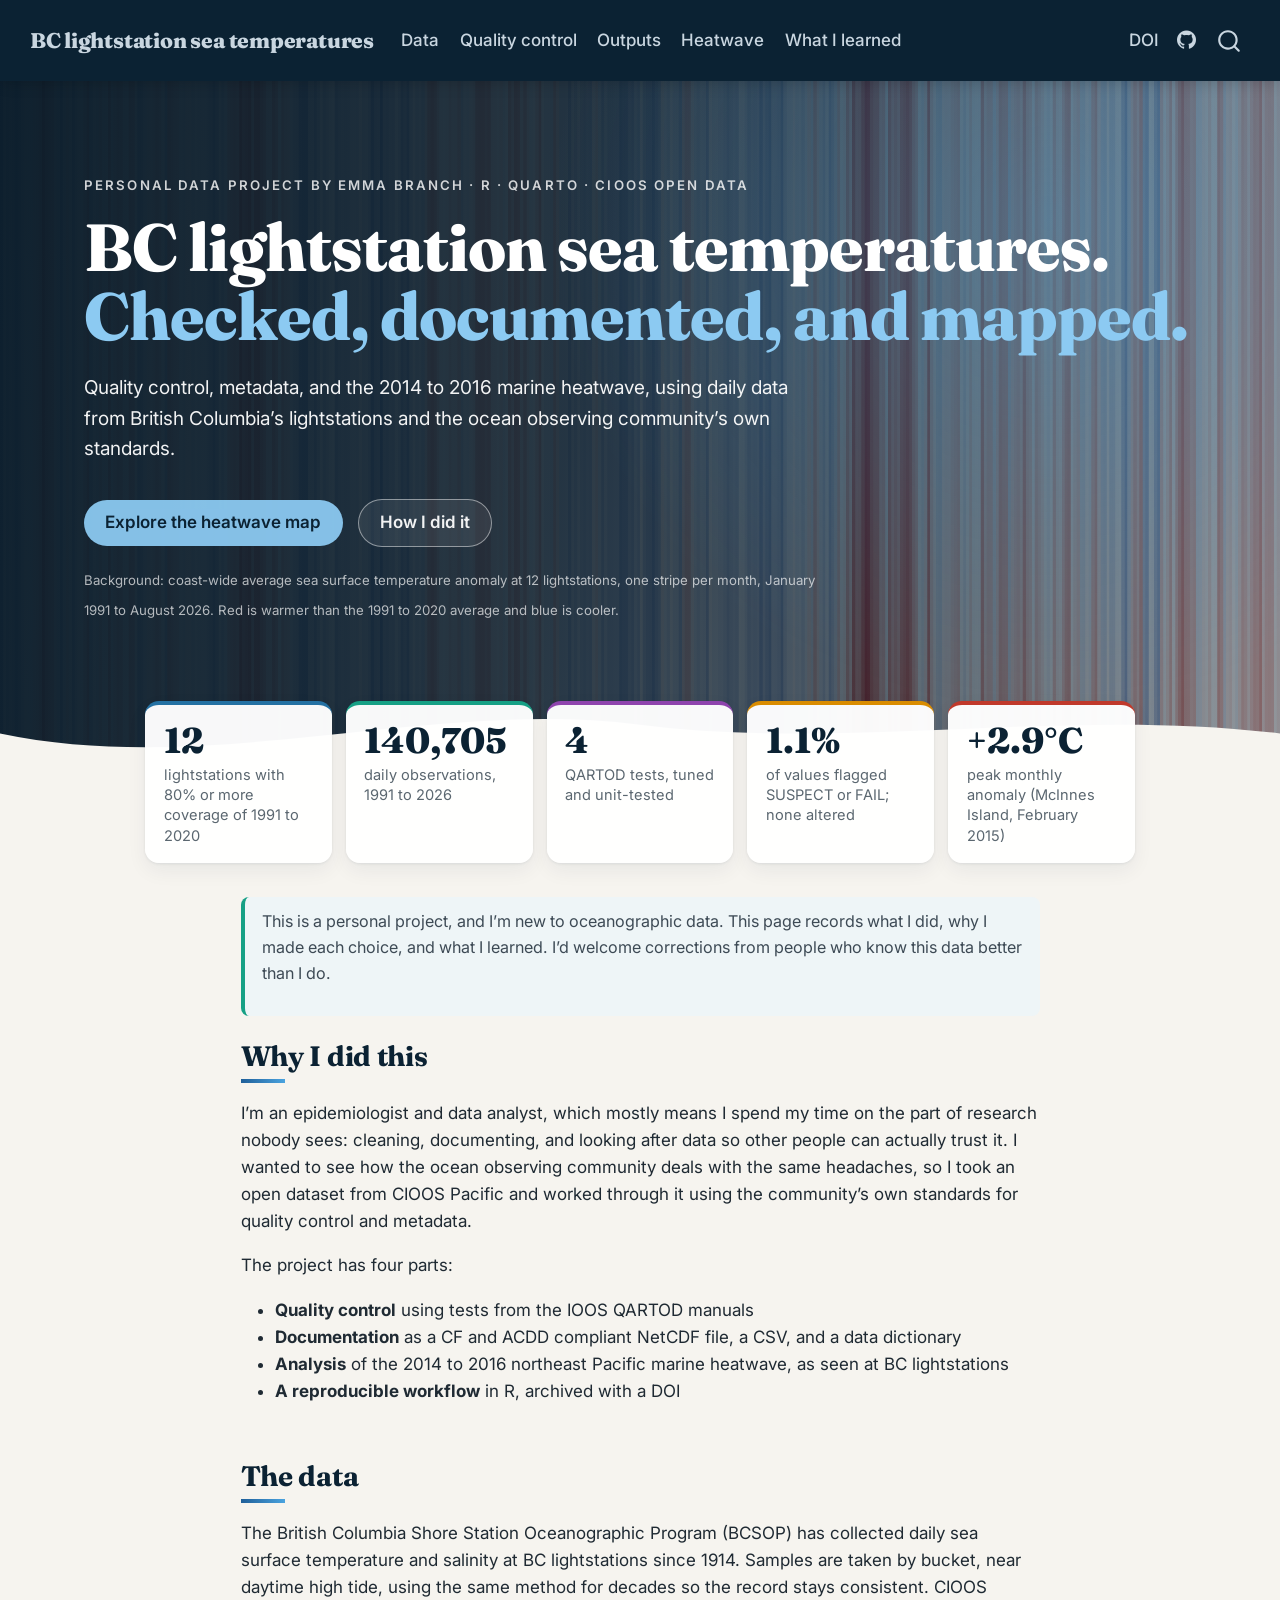
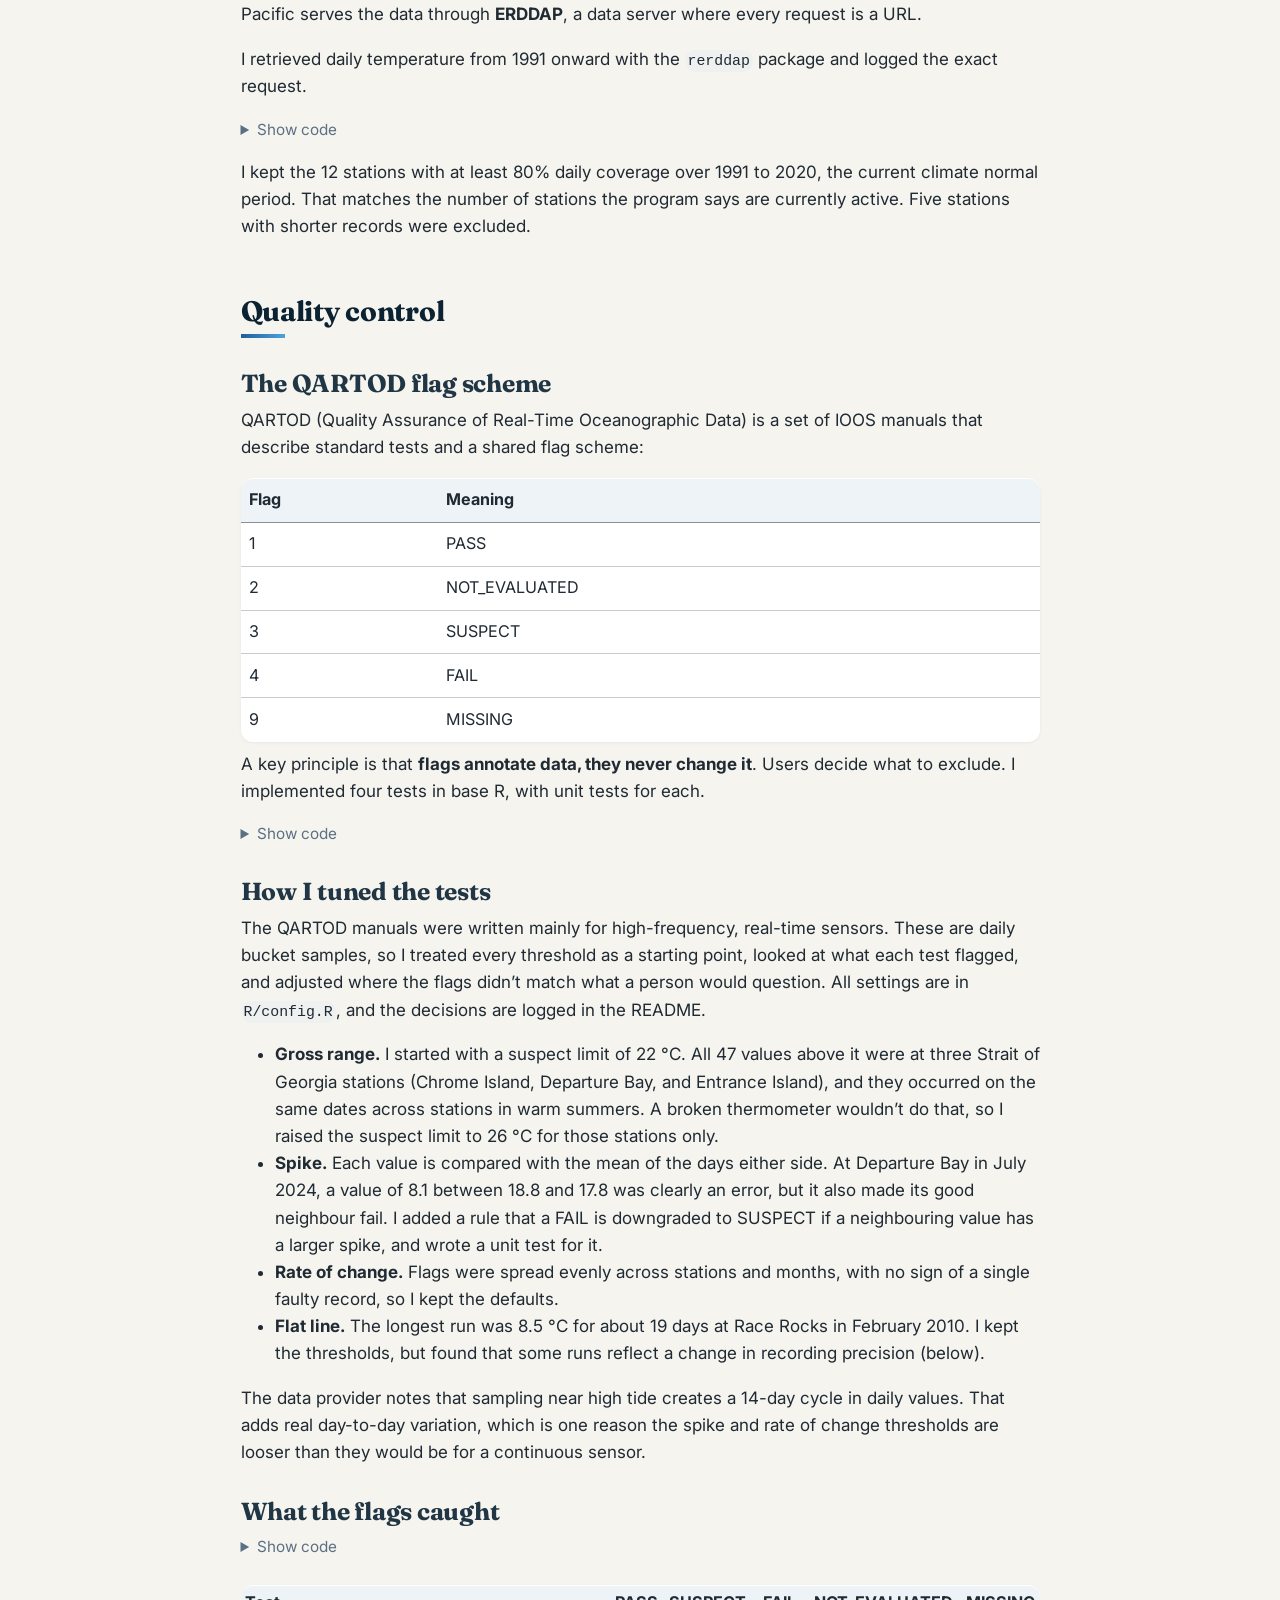
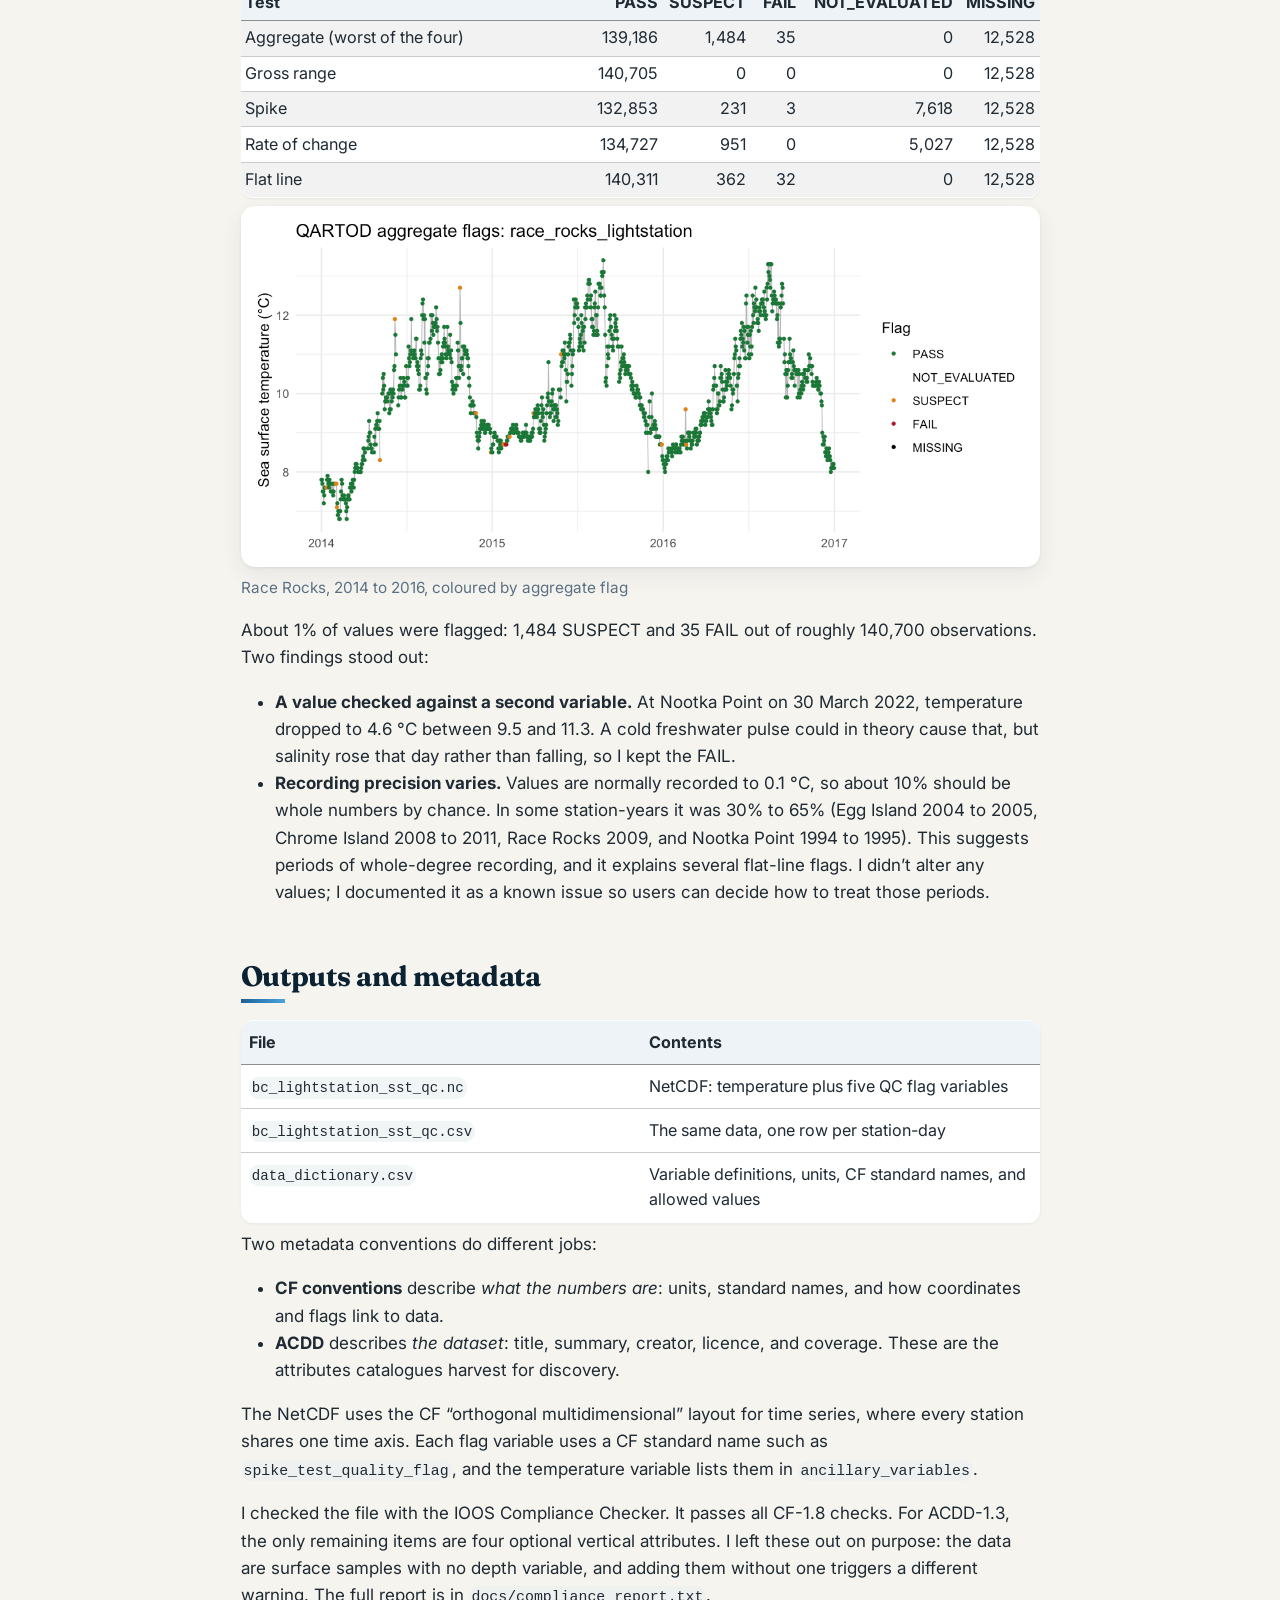
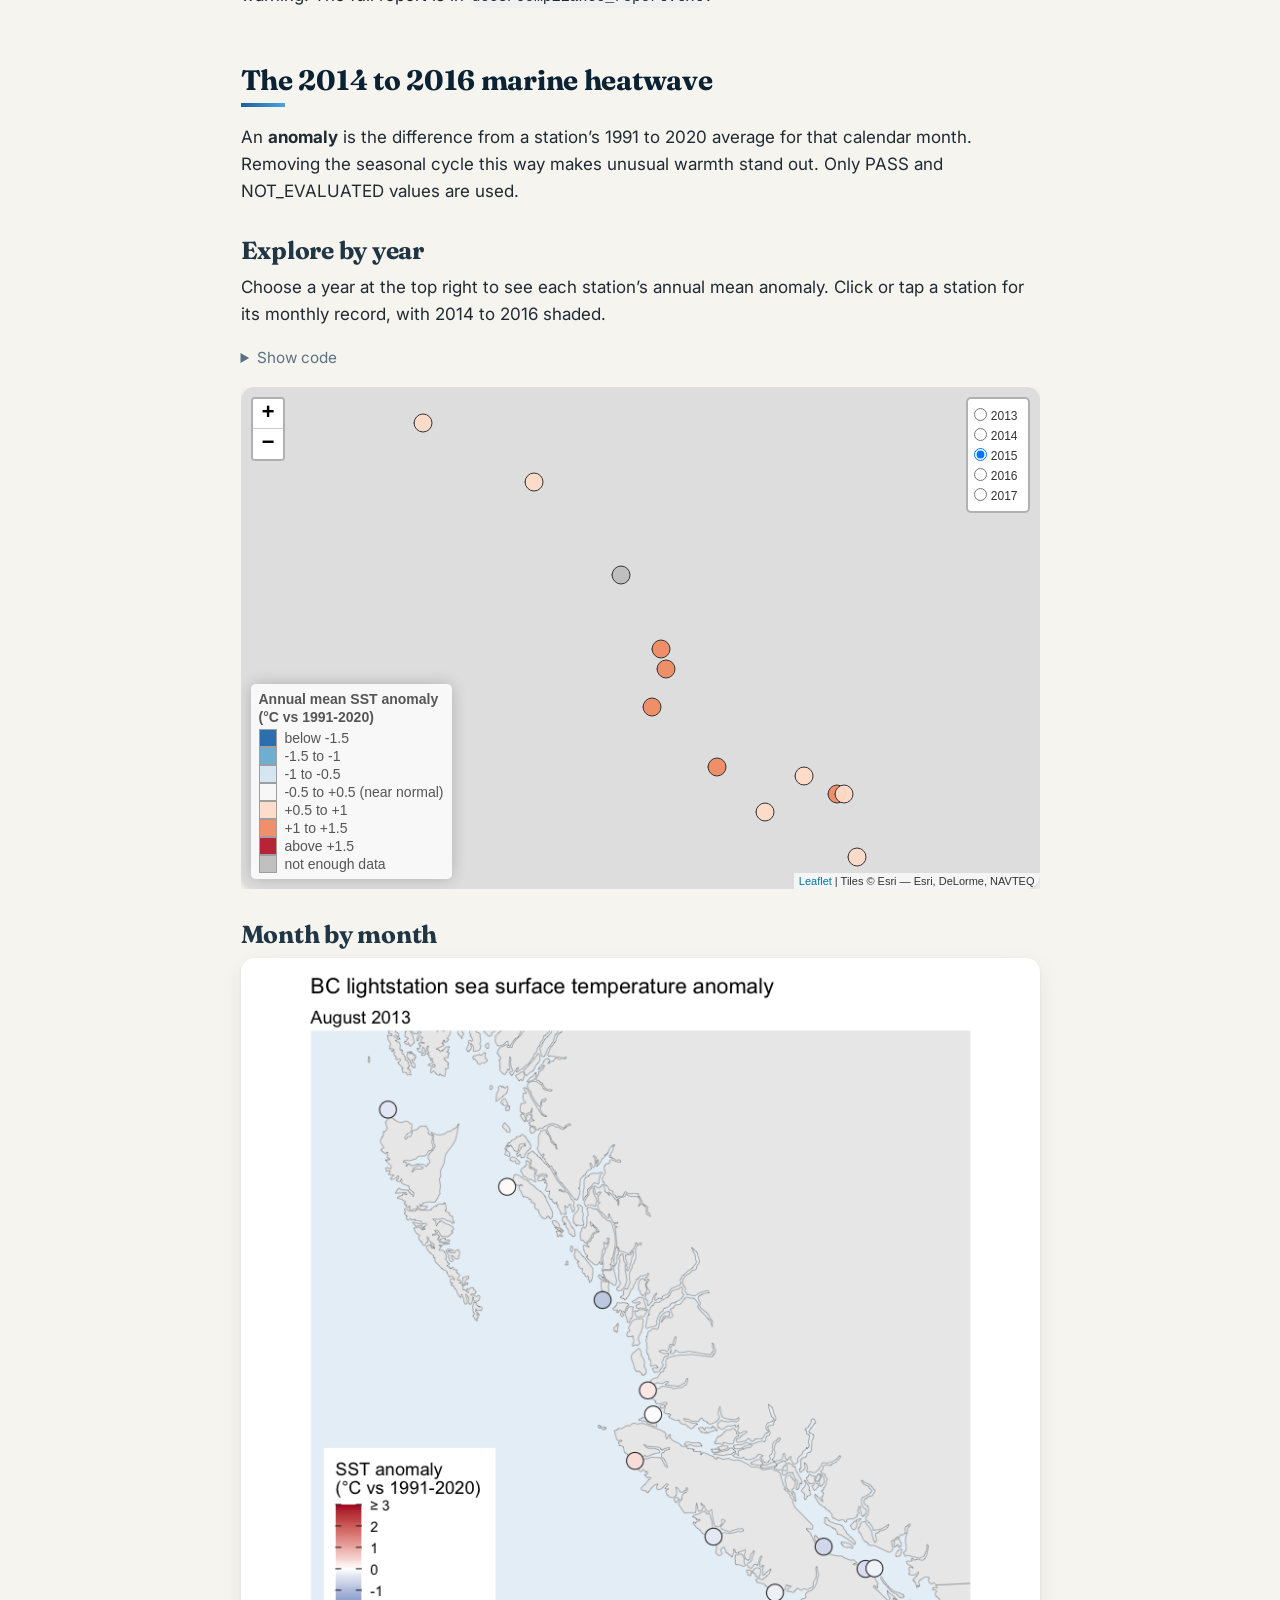
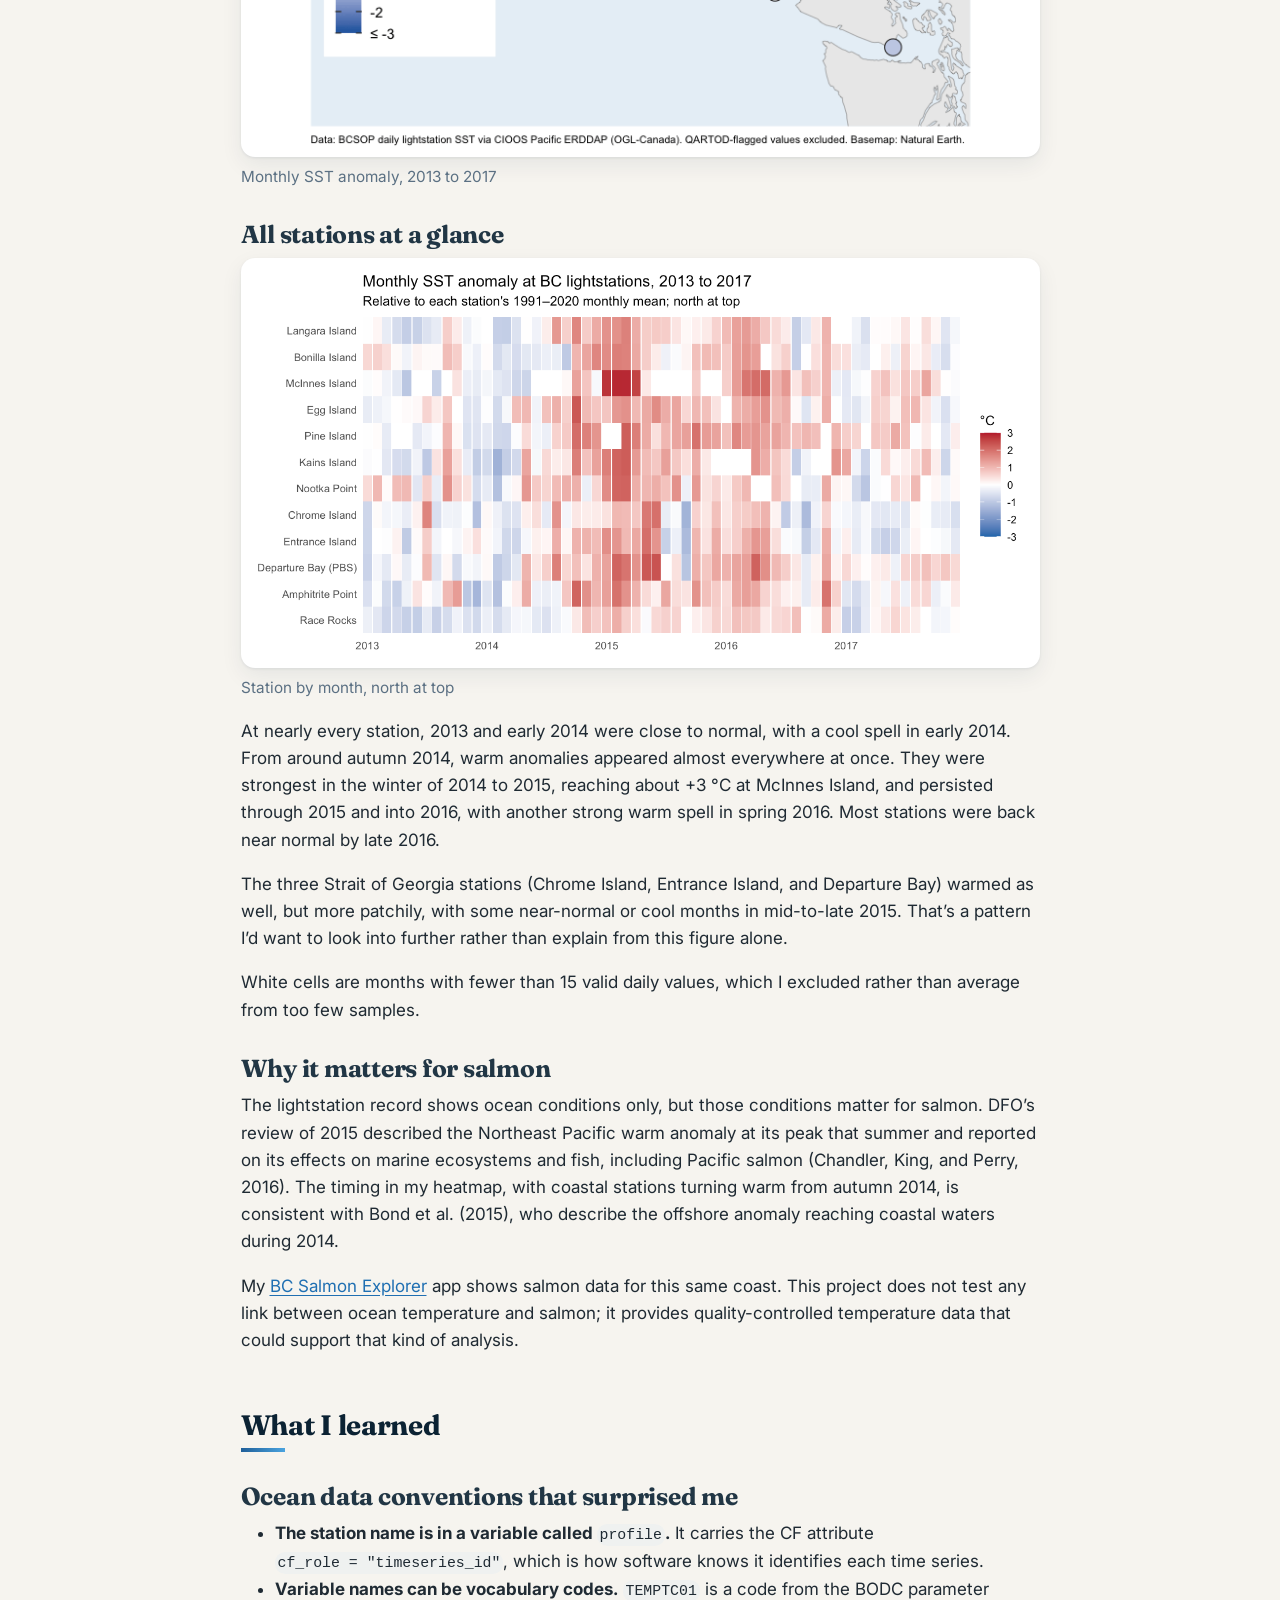
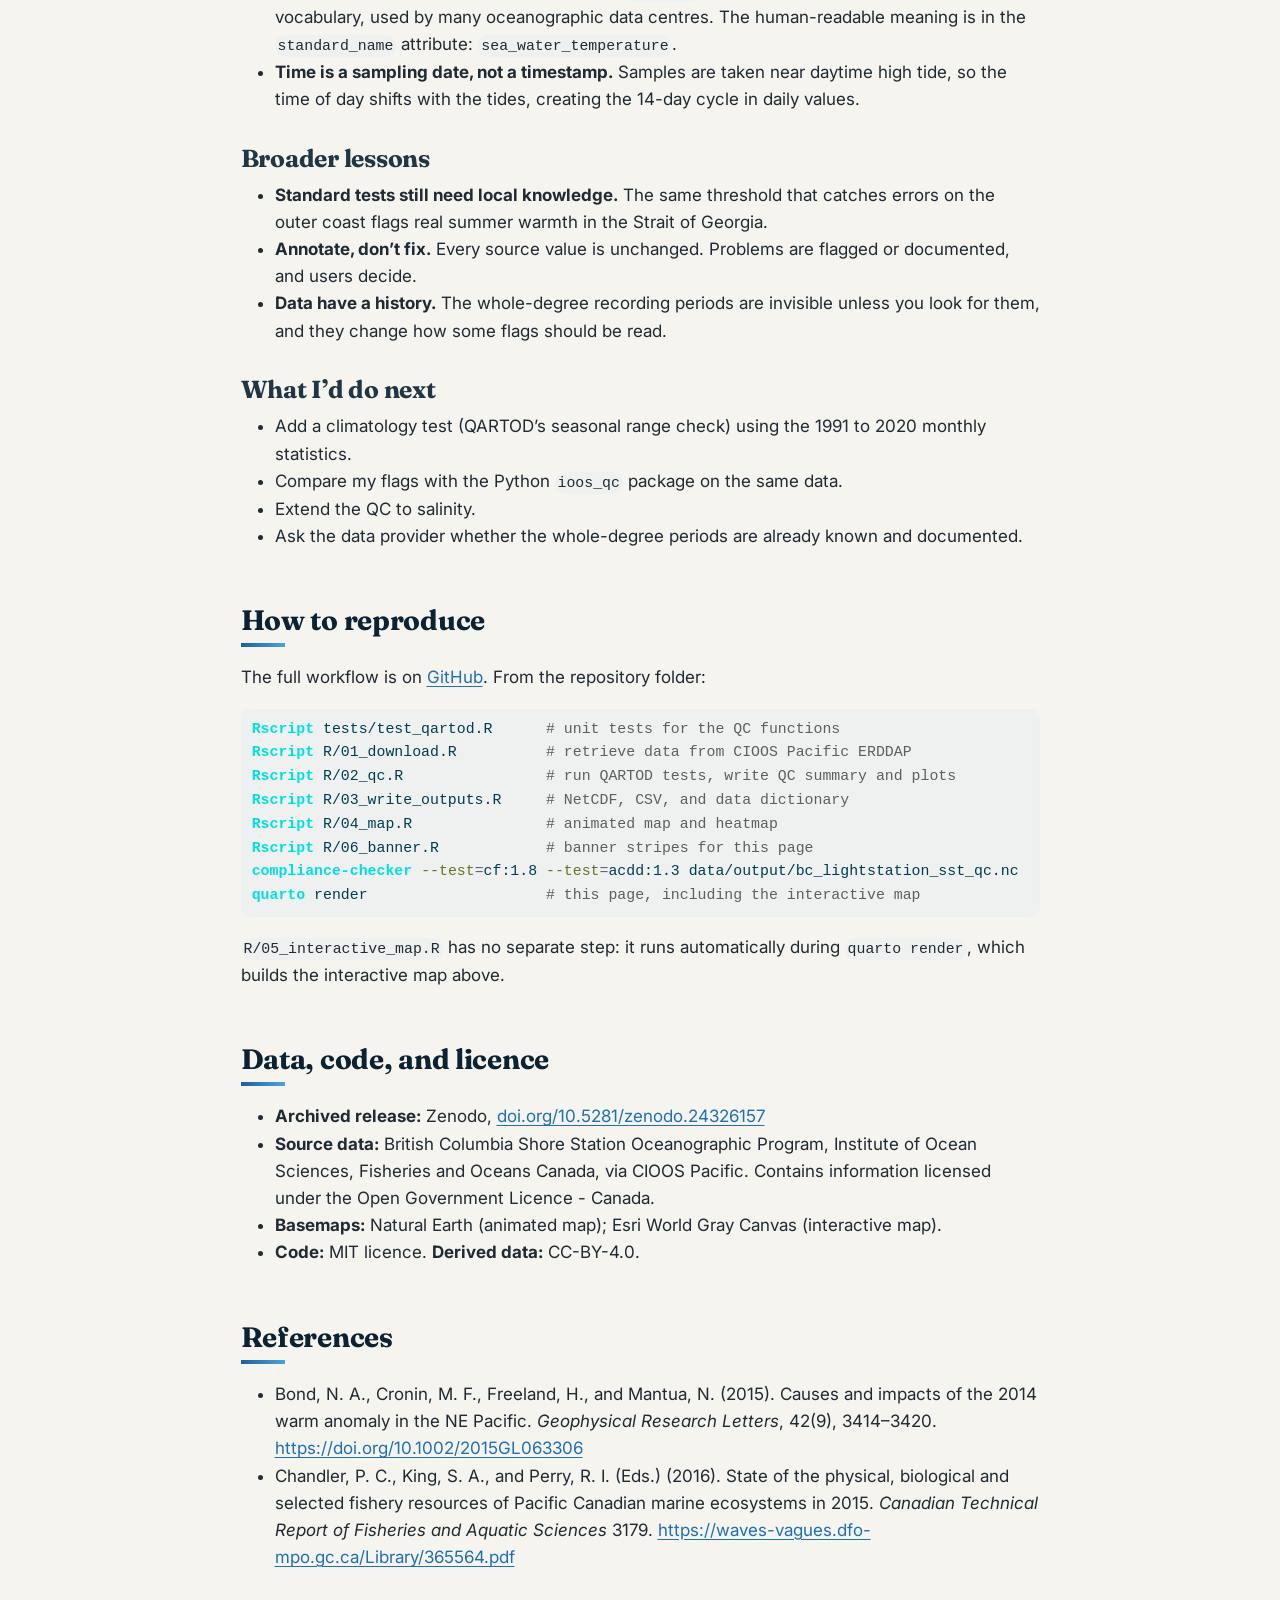
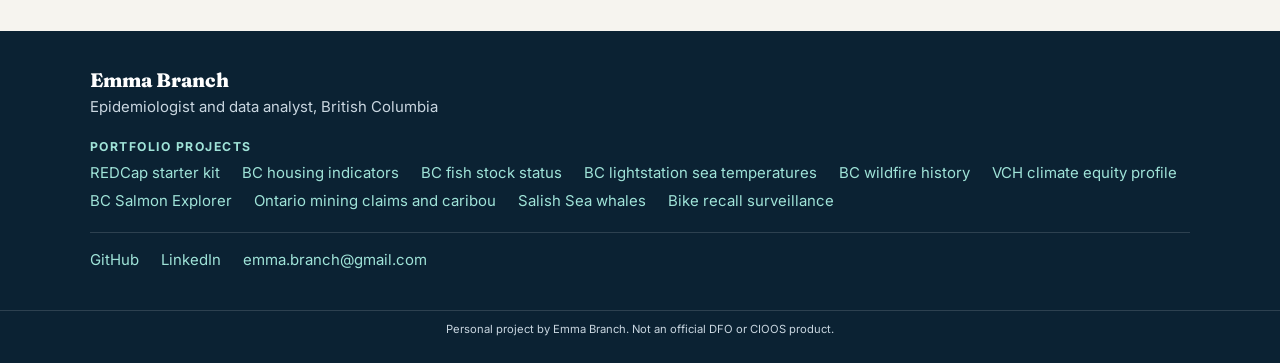
==== commit 52e28a37: "Built site for gh-pages" ====
--- a/index.html
+++ b/index.html
@@ -725,6 +725,7 @@
       <a href="https://emmabranch.shinyapps.io/bc-salmon-explorer">BC Salmon Explorer</a>
       <a href="https://emmabranch.github.io/ontario-claims-caribou/">Ontario mining claims and caribou</a>
       <a href="https://emmabranch.github.io/salish-sea-whales/">Salish Sea whales</a>
+      <a href="https://emmabranch.github.io/bike-recall-surveillance/">Bike recall surveillance</a>
     </nav>
     <div class="eb-footer-contact">
       <a href="https://github.com/emmabranch">GitHub</a>
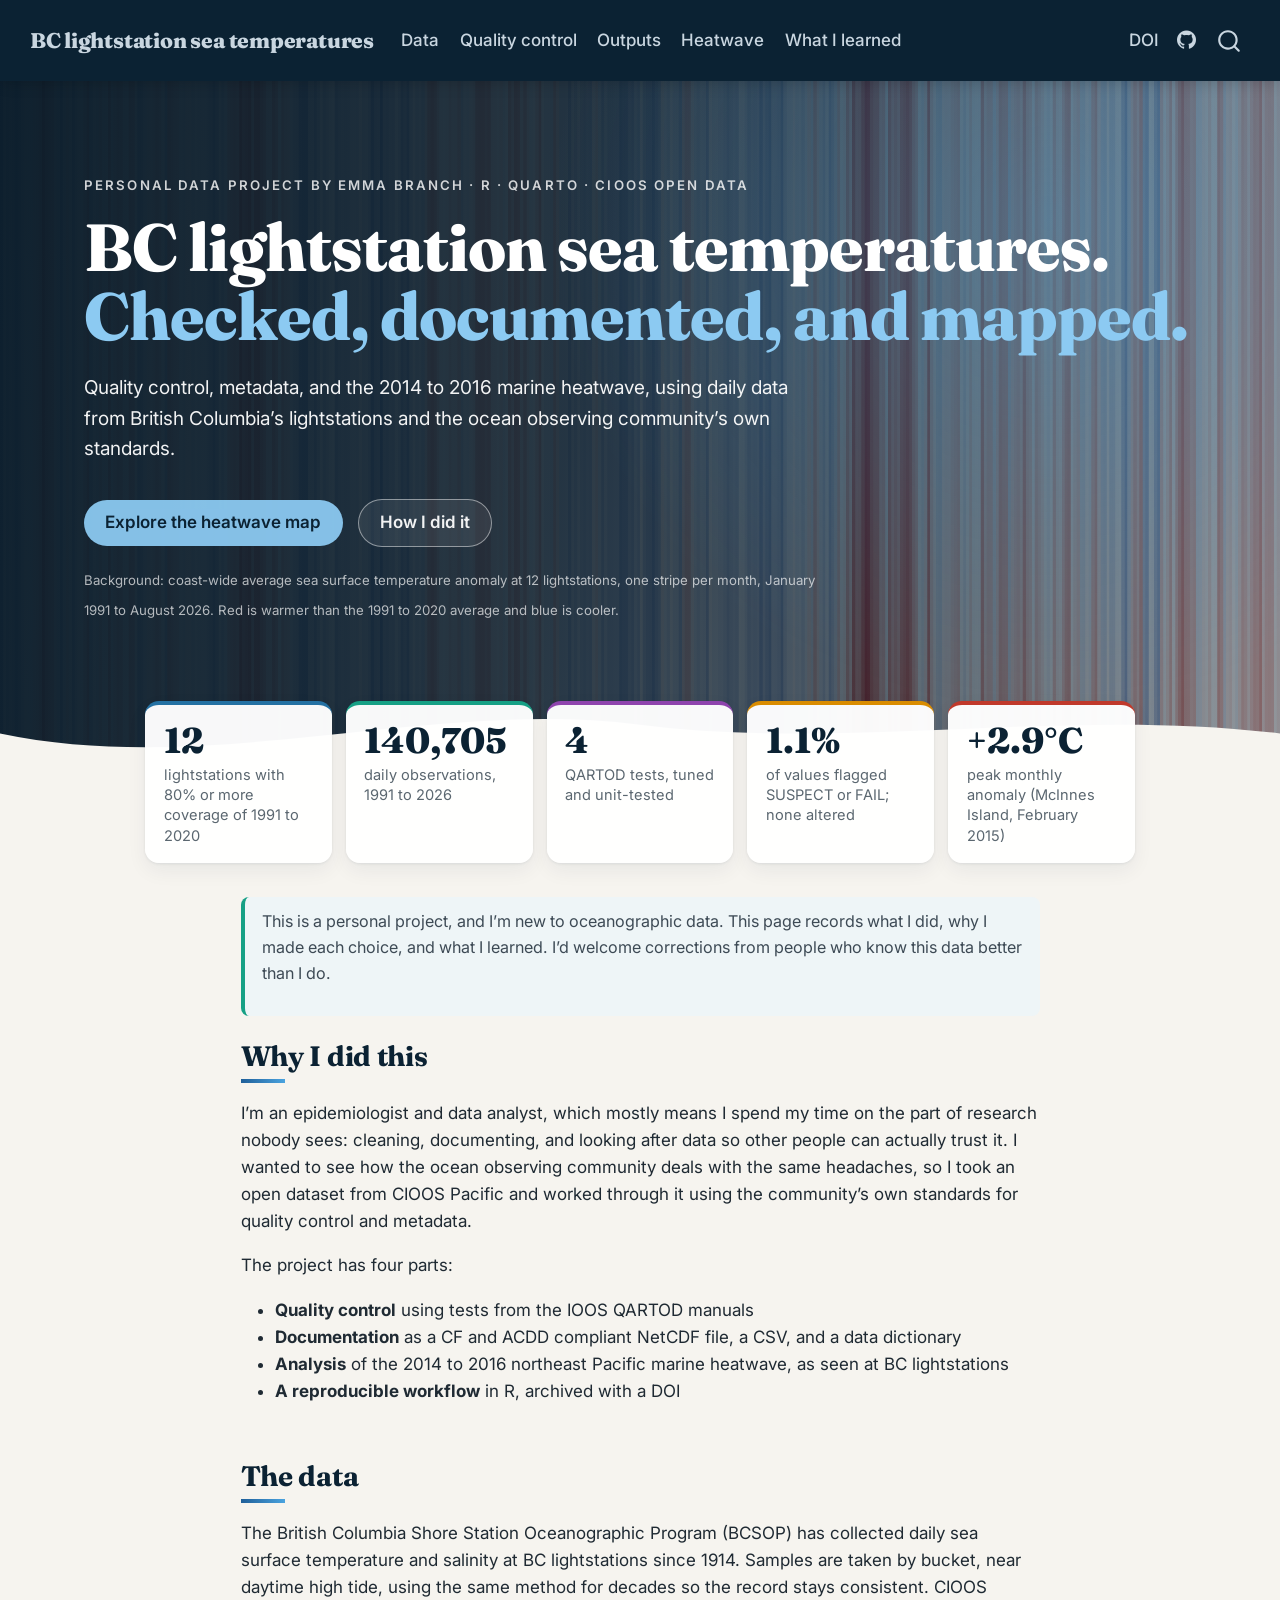
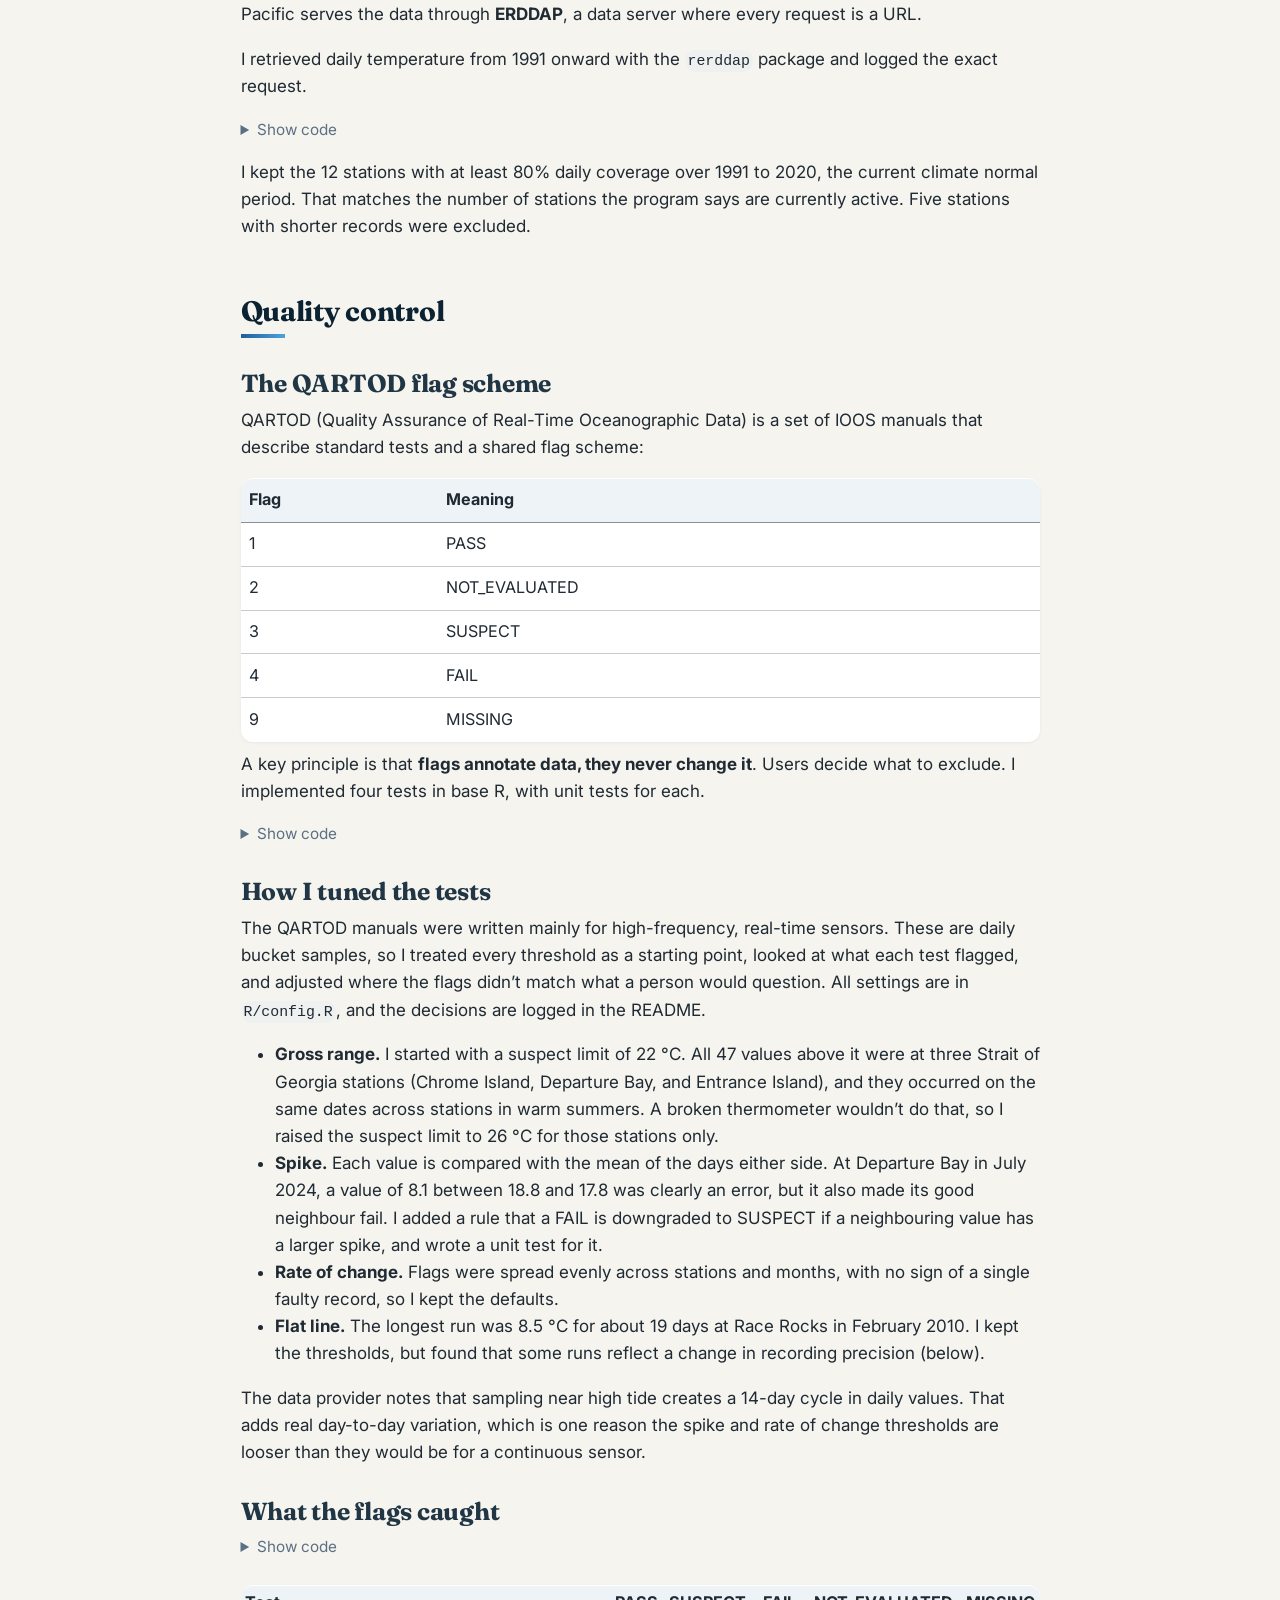
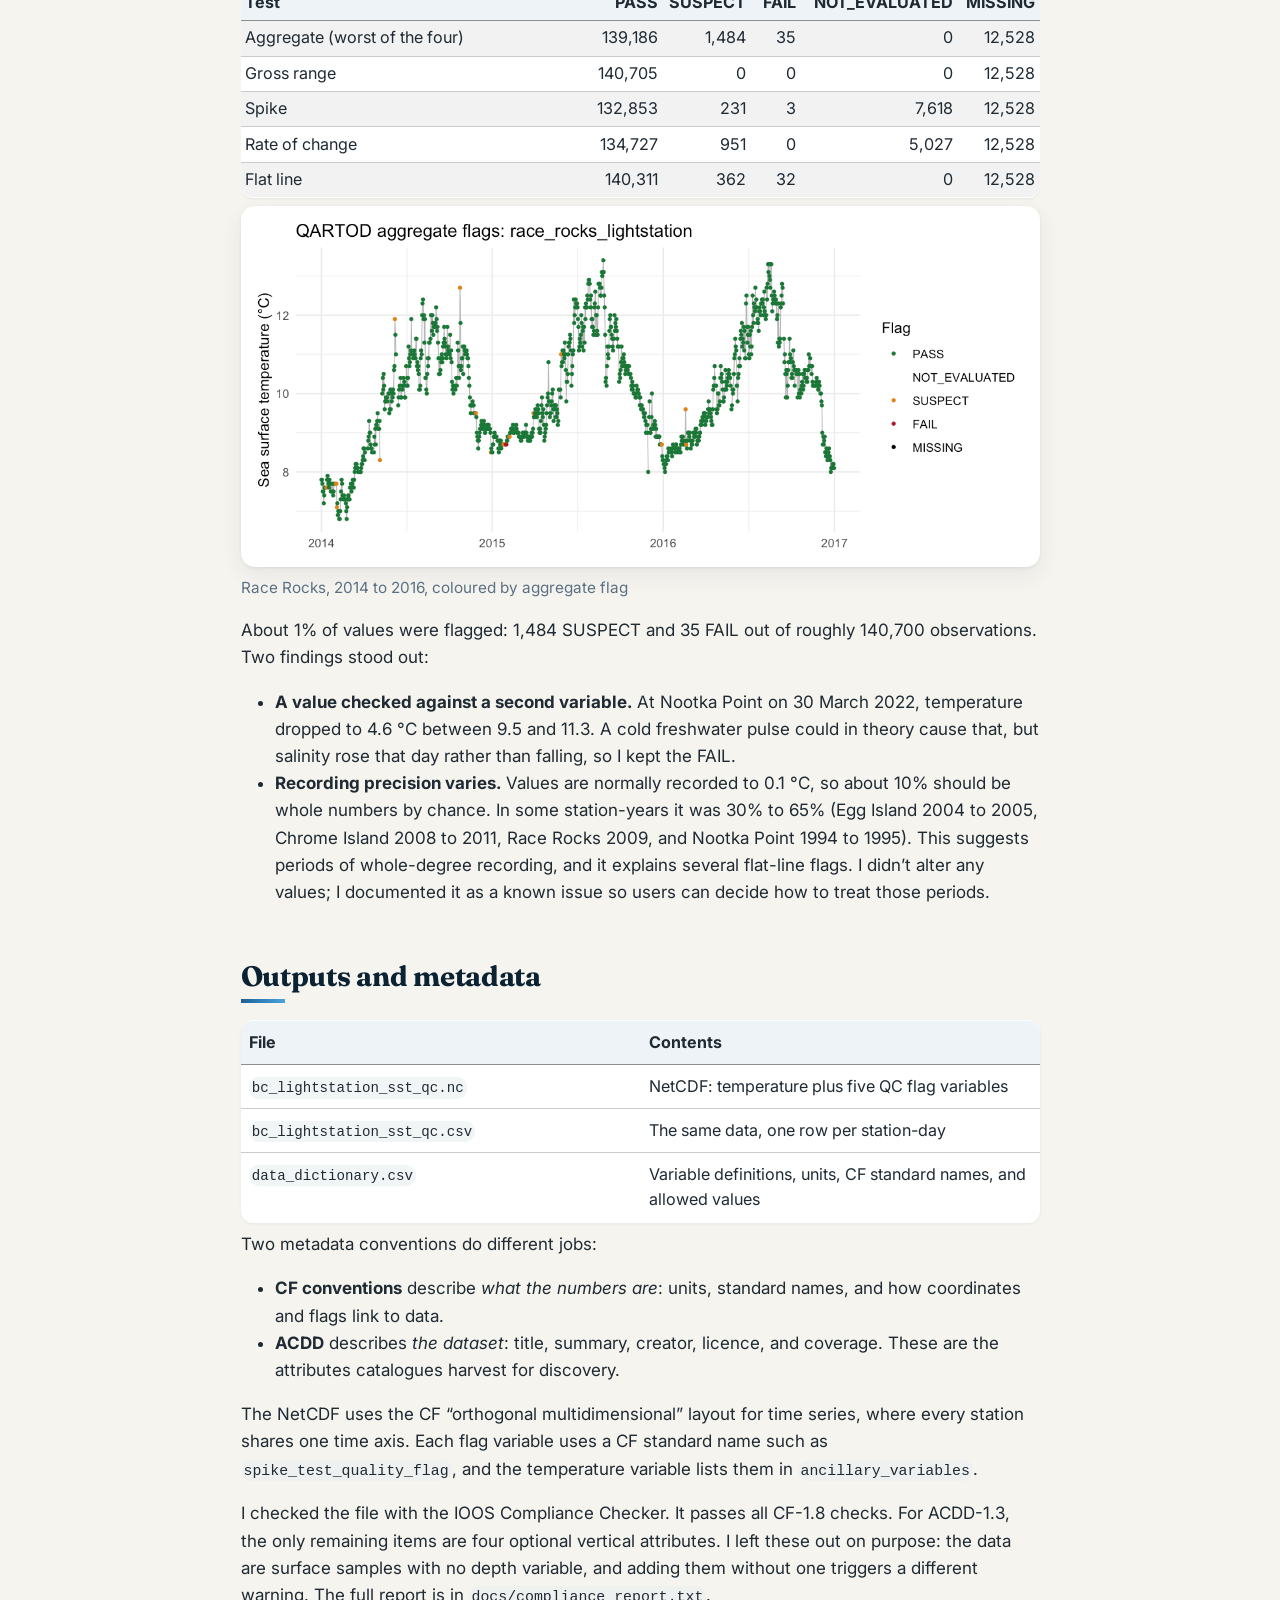
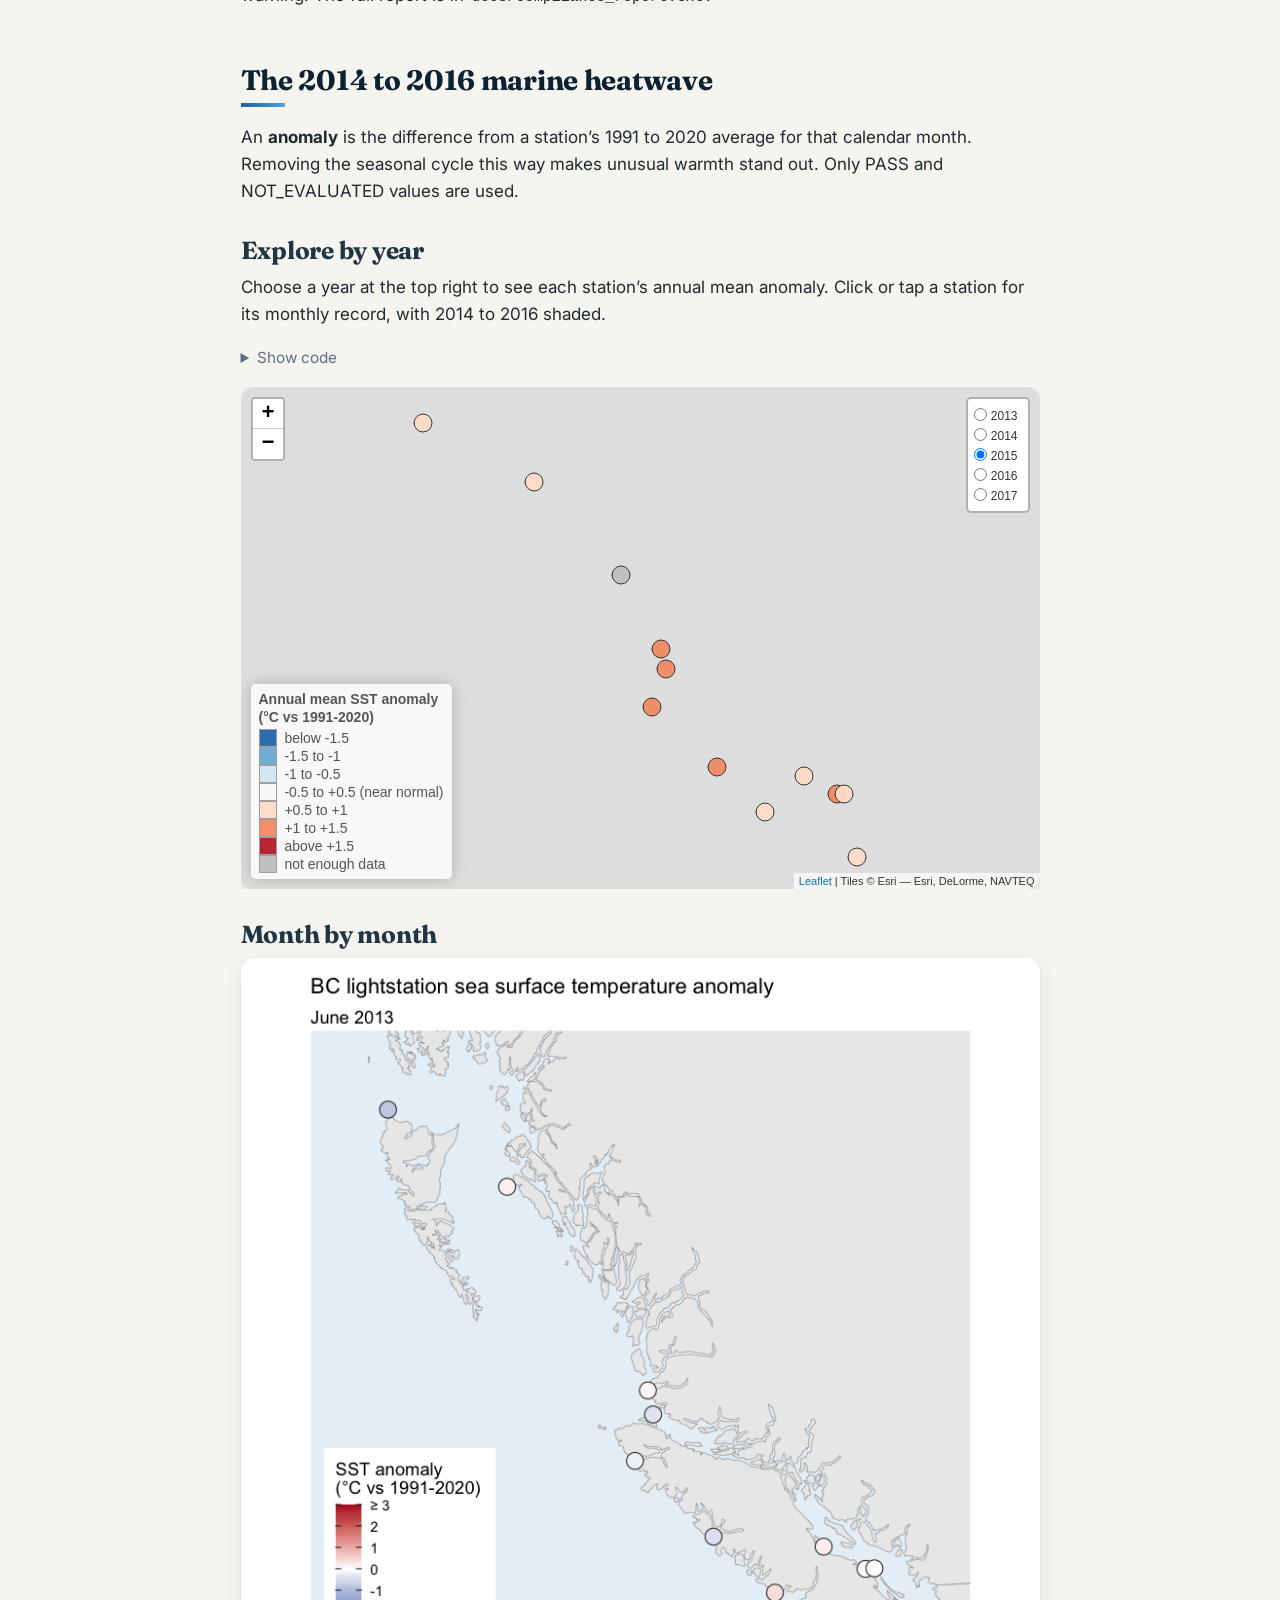
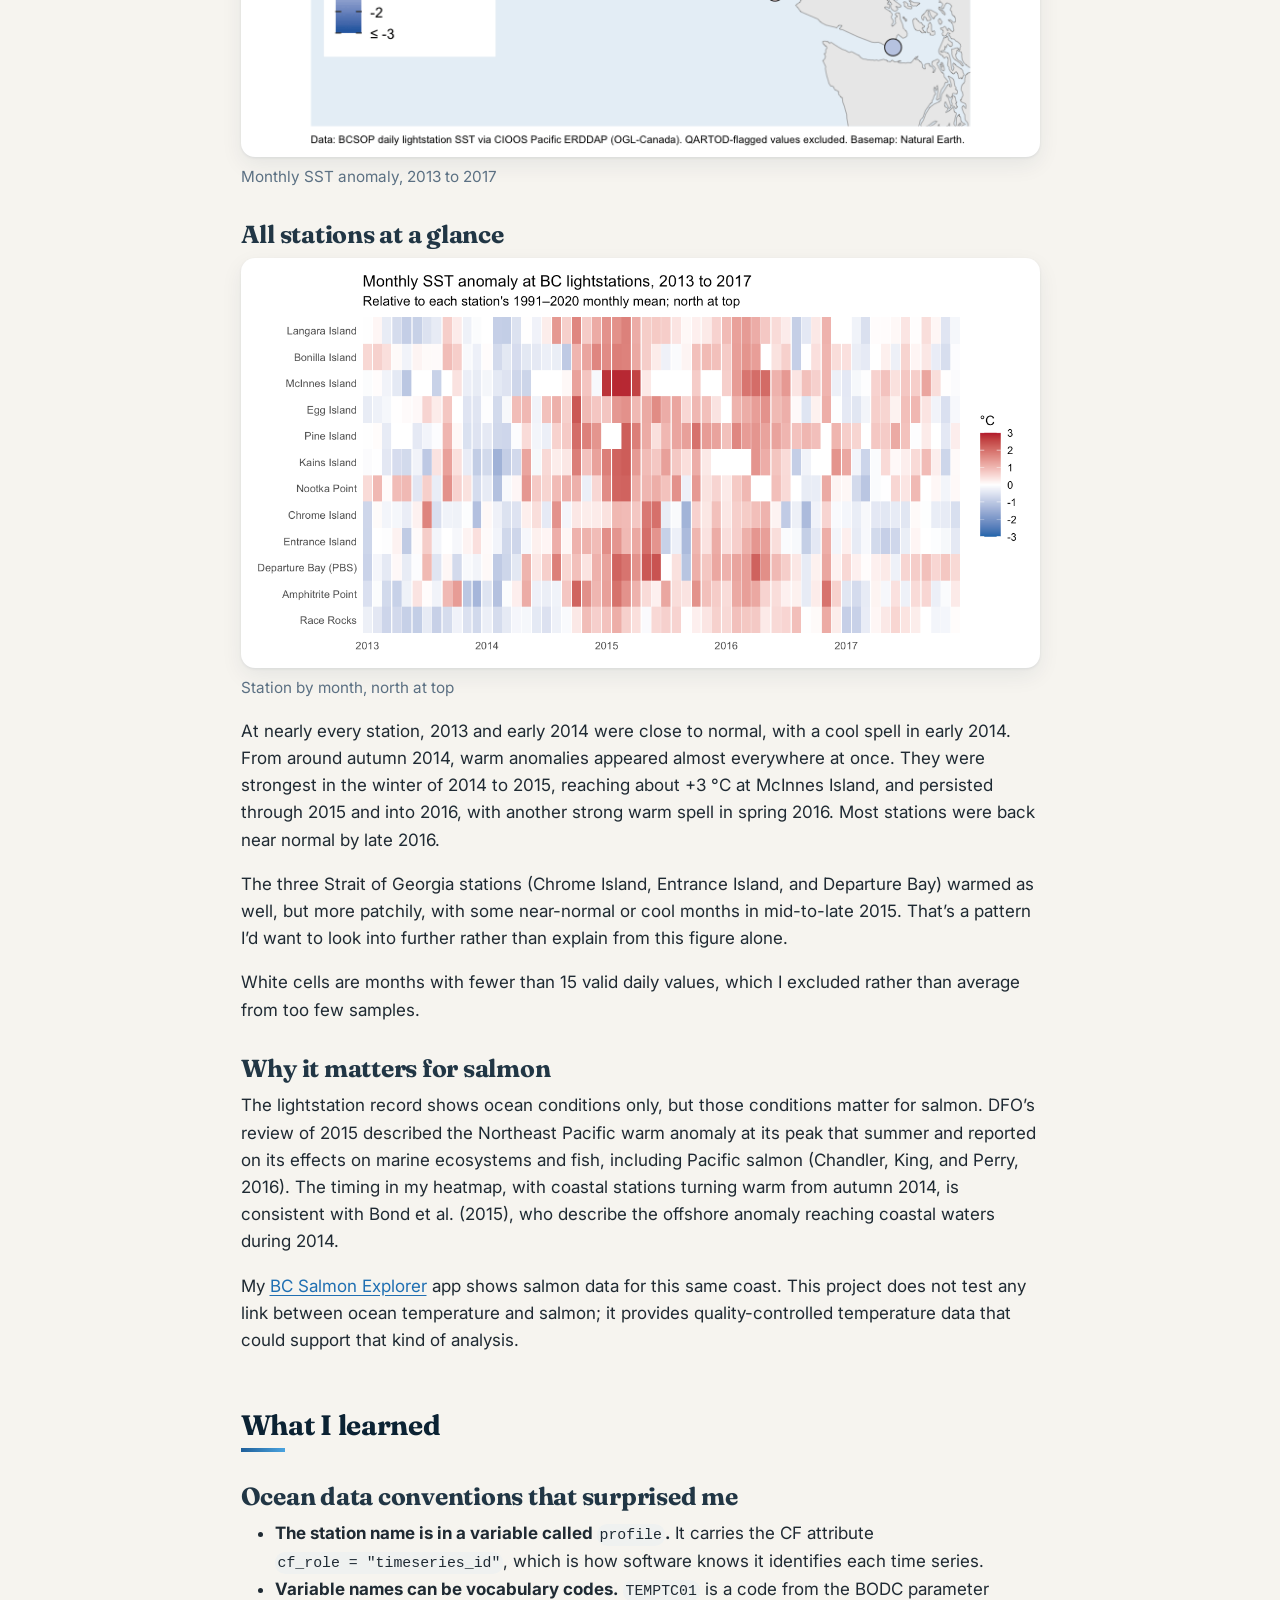
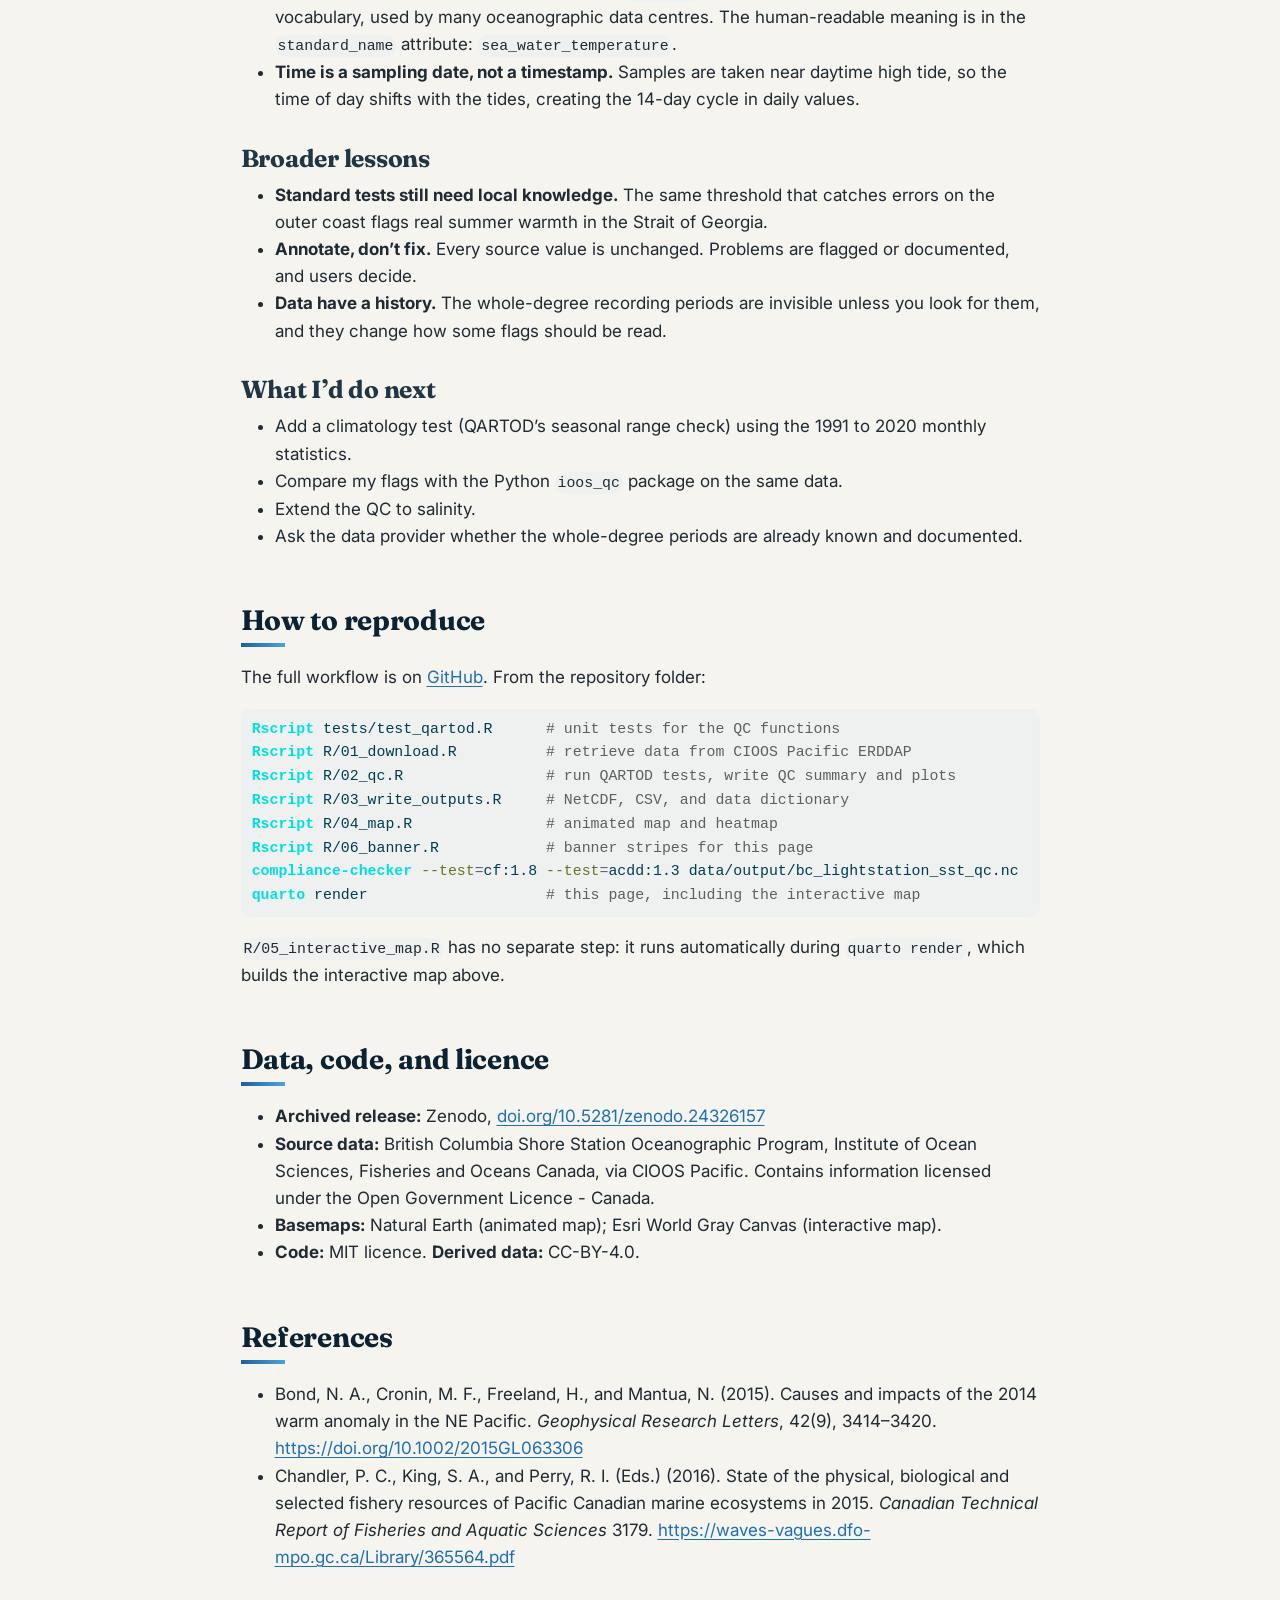
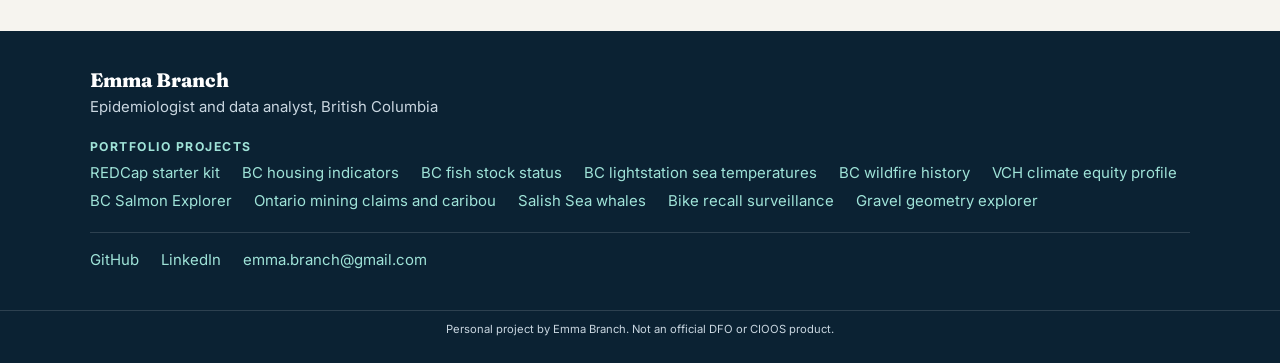
==== commit 8728da2d: "Built site for gh-pages" ====
--- a/index.html
+++ b/index.html
@@ -726,6 +726,7 @@
       <a href="https://emmabranch.github.io/ontario-claims-caribou/">Ontario mining claims and caribou</a>
       <a href="https://emmabranch.github.io/salish-sea-whales/">Salish Sea whales</a>
       <a href="https://emmabranch.github.io/bike-recall-surveillance/">Bike recall surveillance</a>
+      <a href="https://emmabranch.github.io/gravel-geometry/">Gravel geometry explorer</a>
     </nav>
     <div class="eb-footer-contact">
       <a href="https://github.com/emmabranch">GitHub</a>
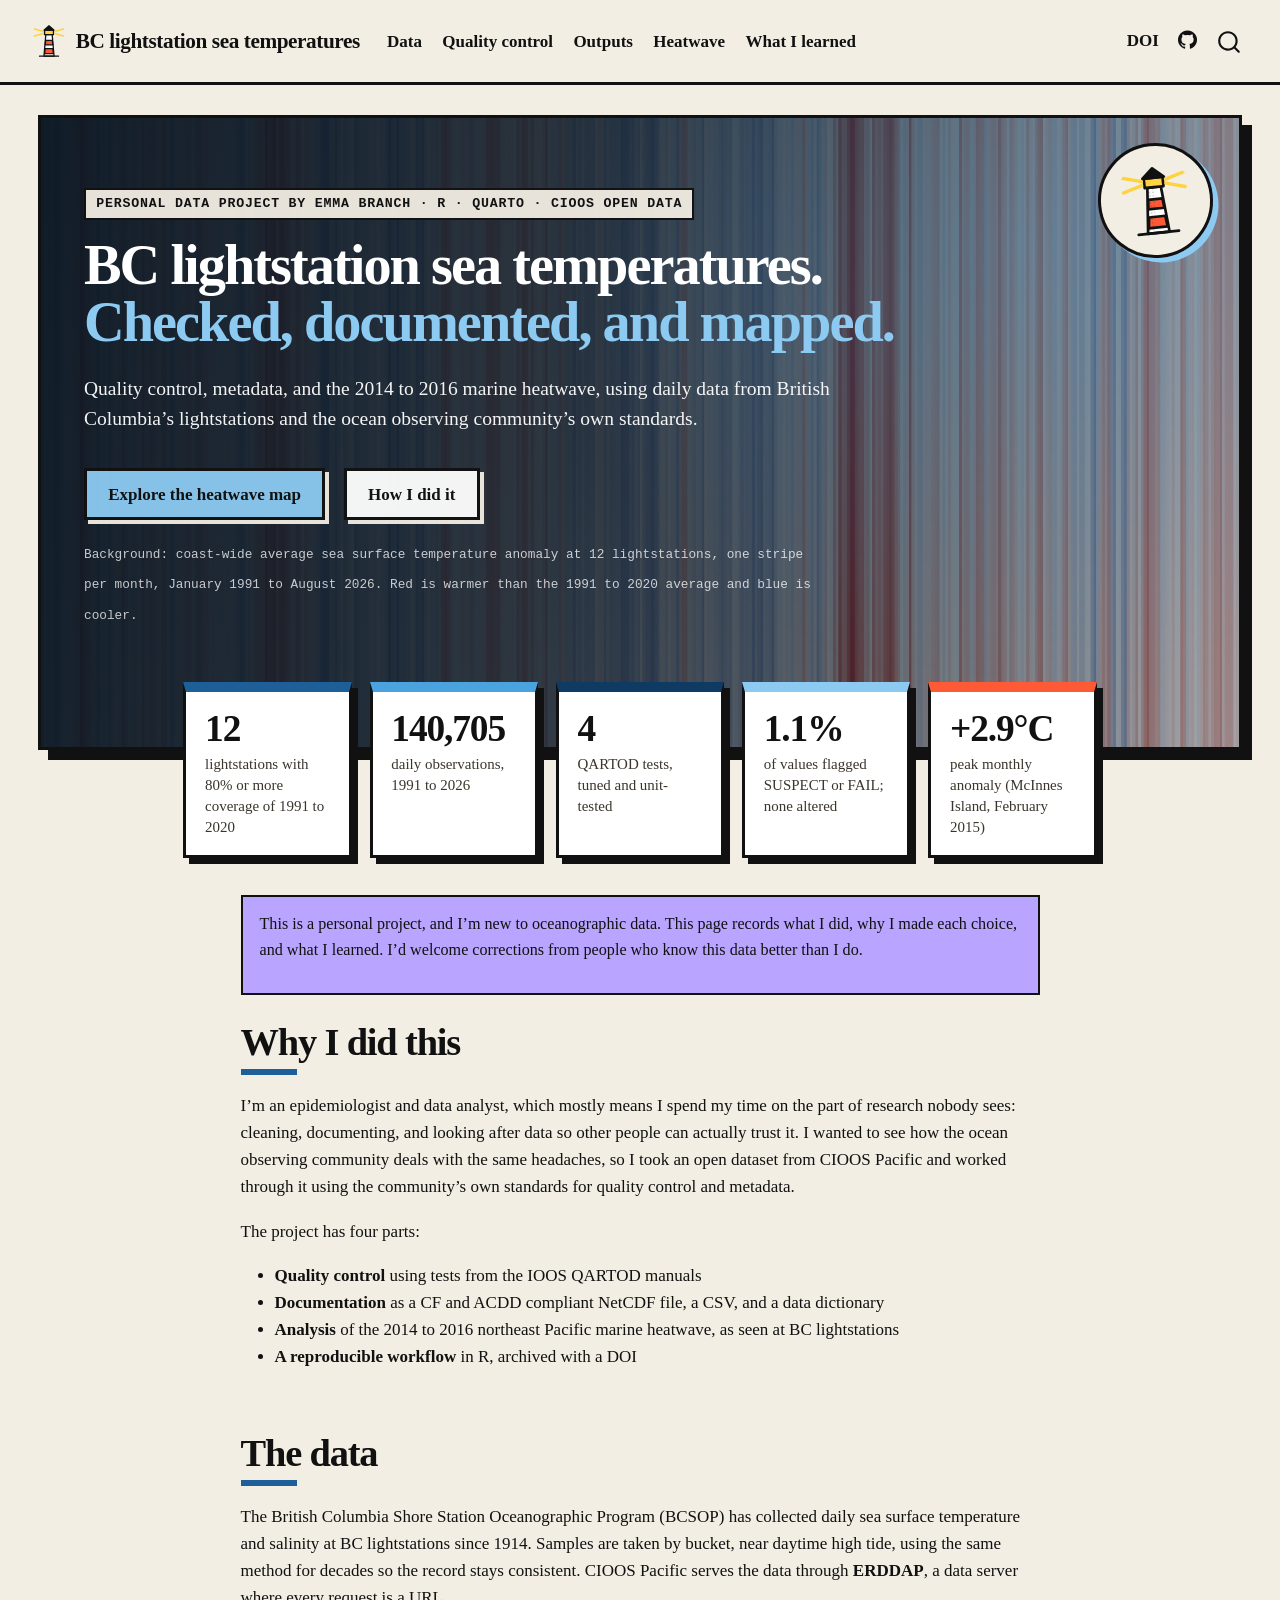
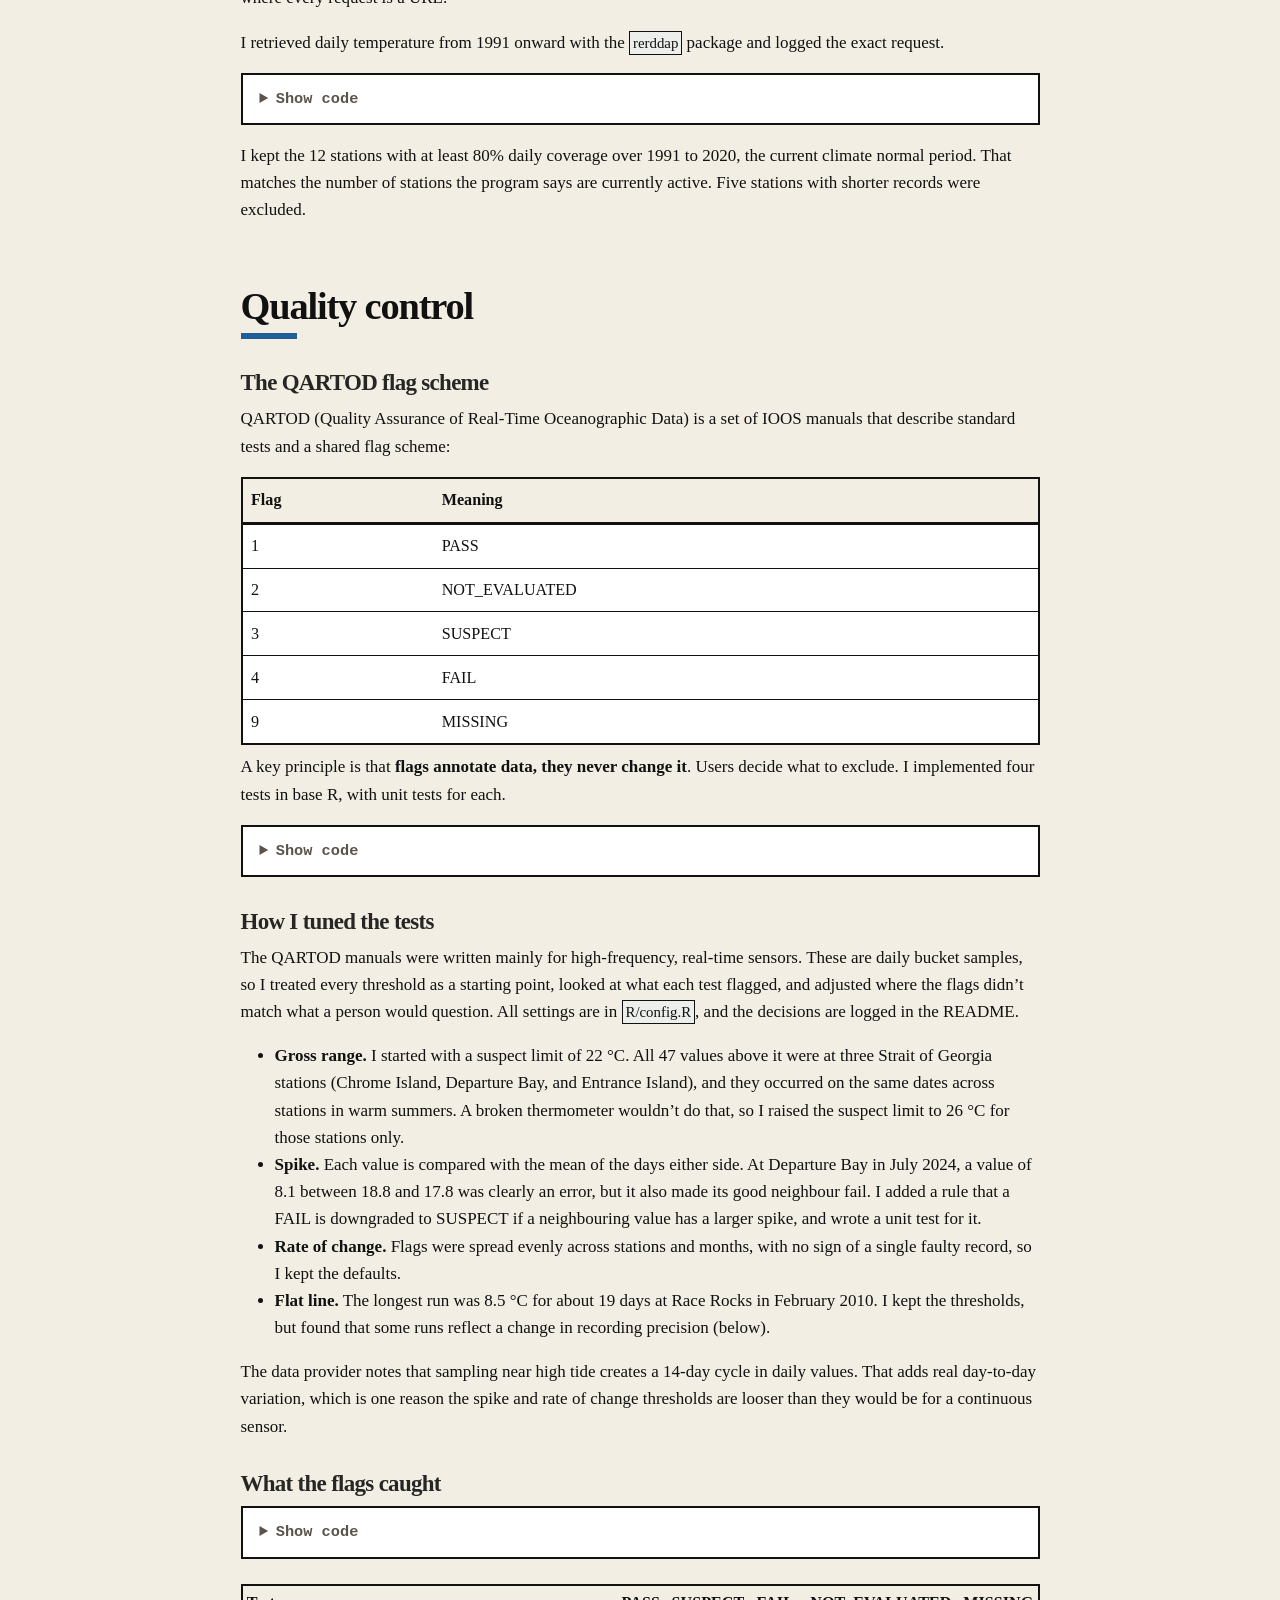
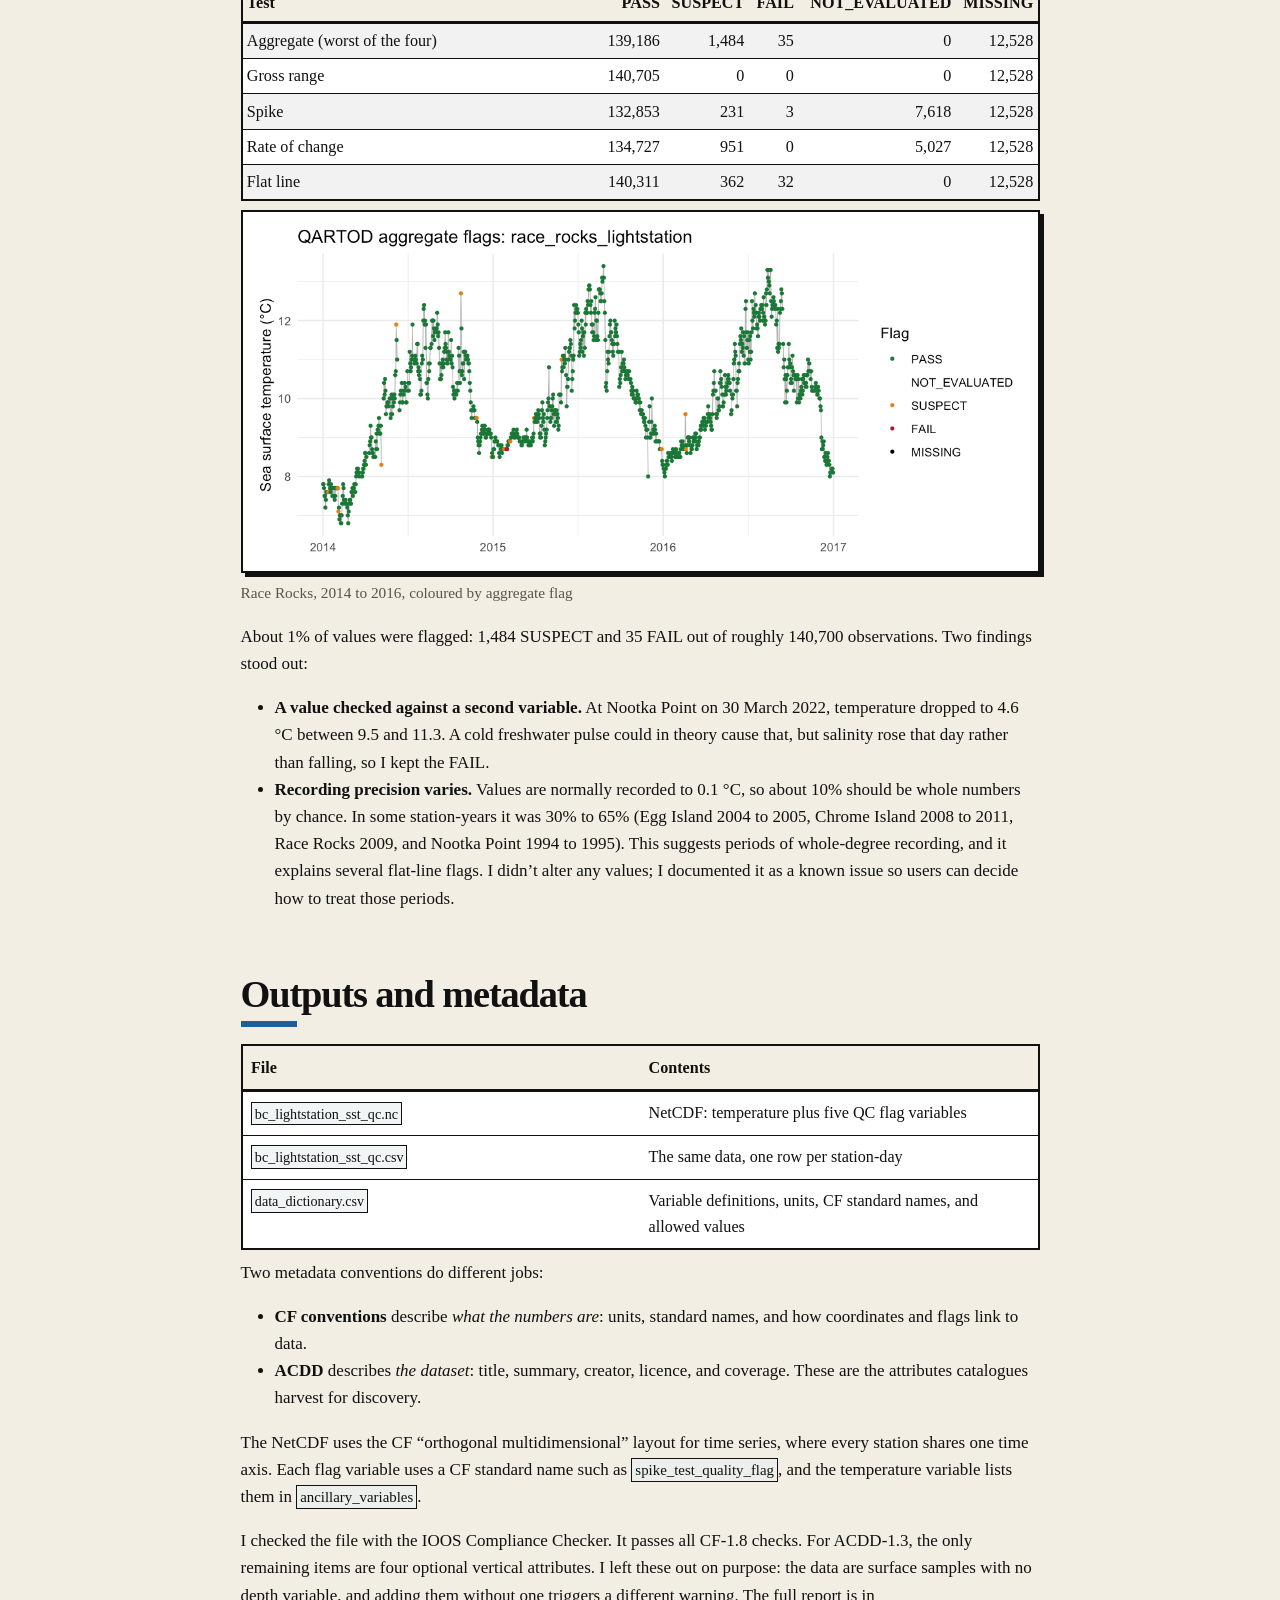
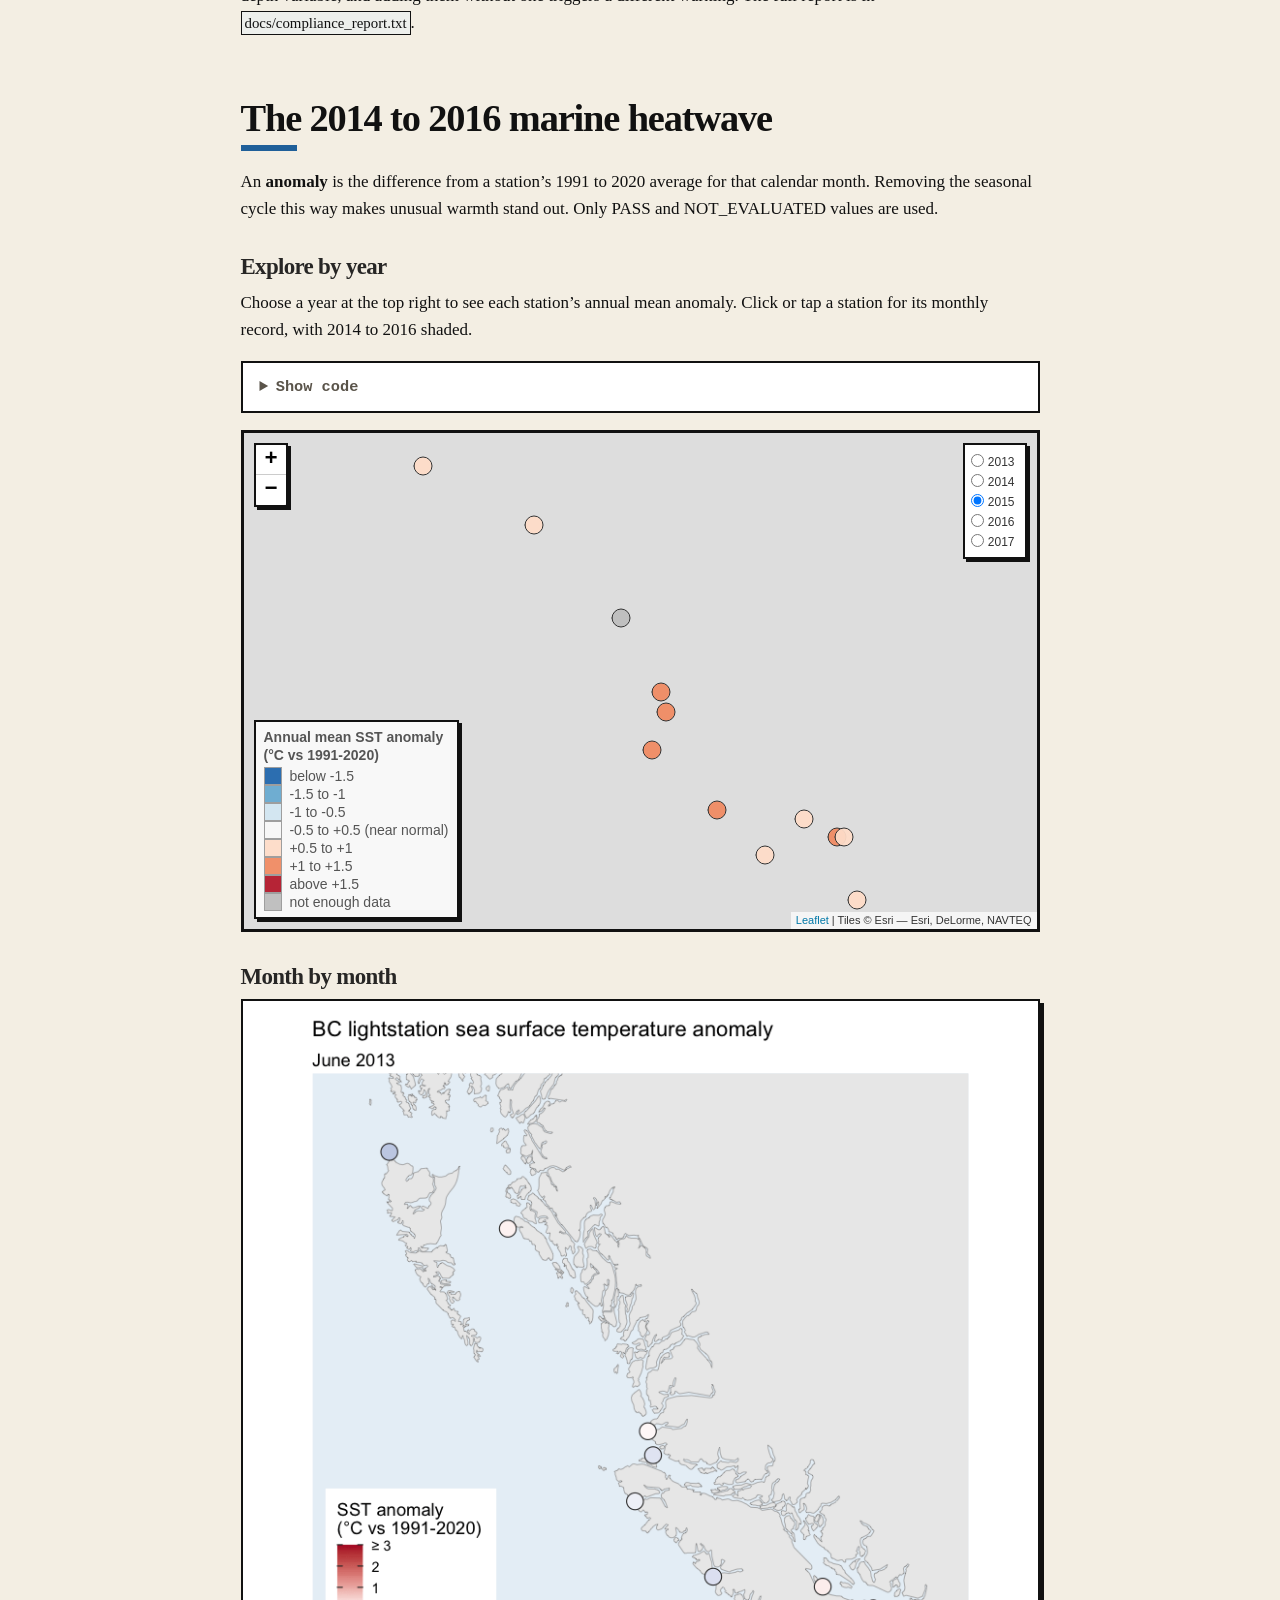
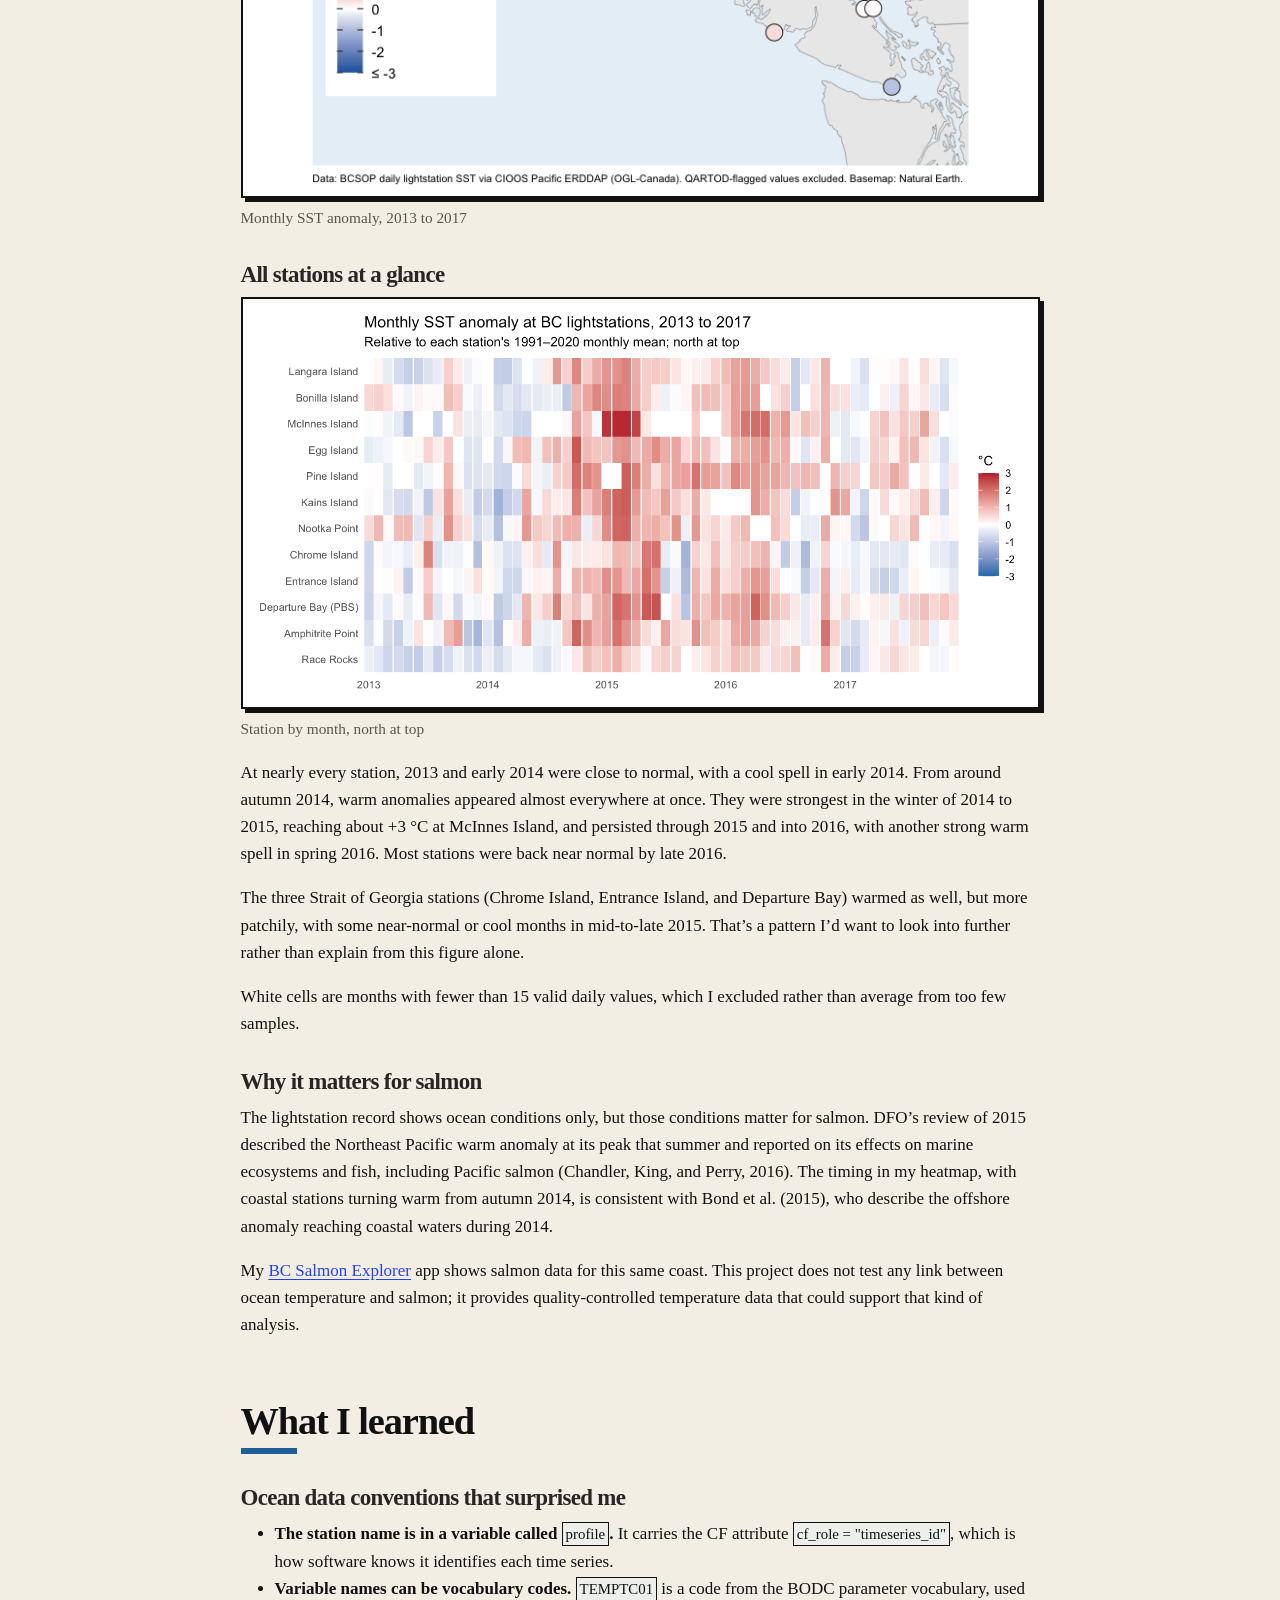
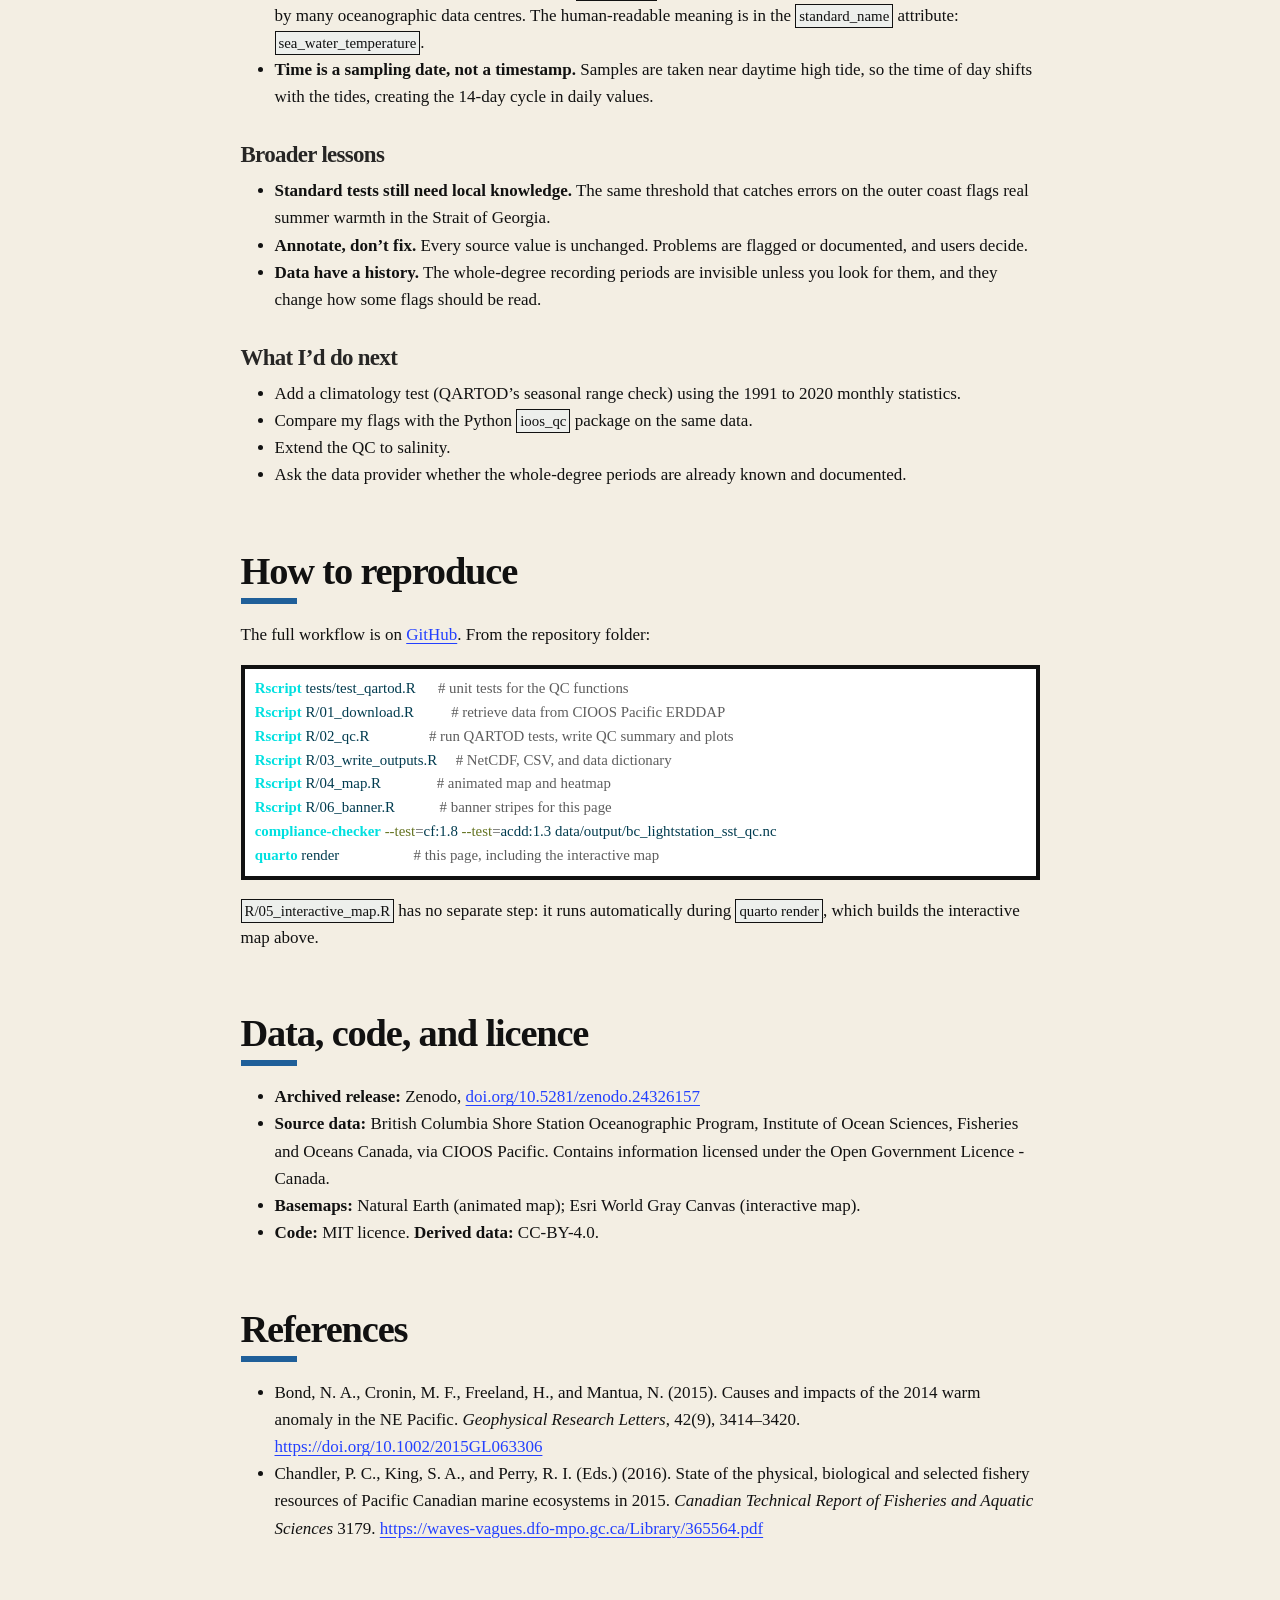
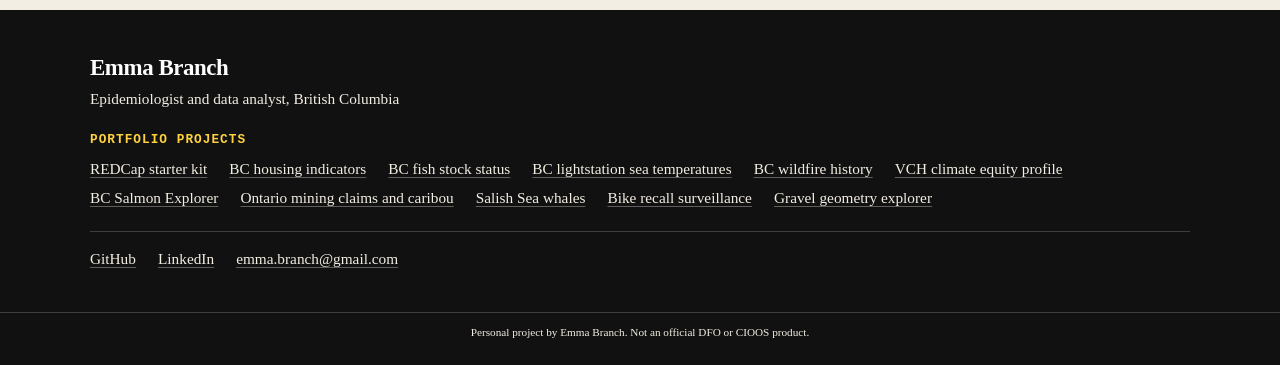
==== commit 42e173b1: "Built site for gh-pages" ====
--- a/index.html
+++ b/index.html
@@ -71,7 +71,7 @@
 <script src="site_libs/quarto-search/fuse.min.js"></script>
 <script src="site_libs/quarto-search/quarto-search.js"></script>
 <meta name="quarto:offset" content="./">
-<link href="./favicon.svg" rel="icon" type="image/svg+xml">
+<link href="./images/favicon.png" rel="icon" type="image/png">
 <script src="site_libs/quarto-html/quarto.js" type="module"></script>
 <script src="site_libs/quarto-html/tabsets/tabsets.js" type="module"></script>
 <script src="site_libs/quarto-html/scrollable-regions/scrollable-regions.js" type="module"></script>
@@ -79,14 +79,14 @@
 <script src="site_libs/quarto-html/tippy.umd.min.js"></script>
 <script src="site_libs/quarto-html/anchor.min.js"></script>
 <link href="site_libs/quarto-html/tippy.css" rel="stylesheet">
-<link href="site_libs/quarto-html/quarto-syntax-highlighting-63b5708e65d6cd79cd7618c58d0c21e7.css" rel="stylesheet" class="quarto-color-scheme" id="quarto-text-highlighting-styles">
-<link href="site_libs/quarto-html/quarto-syntax-highlighting-dark-447e42e69aaa9833c0ba1b986f430b20.css" rel="stylesheet" class="quarto-color-scheme quarto-color-alternate" id="quarto-text-highlighting-styles">
-<link href="site_libs/quarto-html/quarto-syntax-highlighting-63b5708e65d6cd79cd7618c58d0c21e7.css" rel="stylesheet" class="quarto-color-scheme-extra" id="quarto-text-highlighting-styles">
+<link href="site_libs/quarto-html/quarto-syntax-highlighting-06df27c8158acedd5d263560cd4ba62e.css" rel="stylesheet" class="quarto-color-scheme" id="quarto-text-highlighting-styles">
+<link href="site_libs/quarto-html/quarto-syntax-highlighting-dark-07e23dae4c3757ea2bcd5d8a79ca1ee5.css" rel="stylesheet" class="quarto-color-scheme quarto-color-alternate" id="quarto-text-highlighting-styles">
+<link href="site_libs/quarto-html/quarto-syntax-highlighting-06df27c8158acedd5d263560cd4ba62e.css" rel="stylesheet" class="quarto-color-scheme-extra" id="quarto-text-highlighting-styles">
 <script src="site_libs/bootstrap/bootstrap.min.js"></script>
 <link href="site_libs/bootstrap/bootstrap-icons.css" rel="stylesheet">
-<link href="site_libs/bootstrap/bootstrap-d422db6126f99728a064a48d47f032f7.min.css" rel="stylesheet" append-hash="true" class="quarto-color-scheme" id="quarto-bootstrap" data-mode="light">
-<link href="site_libs/bootstrap/bootstrap-dark-ef665dcef0f75bb56d4f47e7afb220c3.min.css" rel="stylesheet" append-hash="true" class="quarto-color-scheme quarto-color-alternate" id="quarto-bootstrap" data-mode="light">
-<link href="site_libs/bootstrap/bootstrap-d422db6126f99728a064a48d47f032f7.min.css" rel="stylesheet" append-hash="true" class="quarto-color-scheme-extra" id="quarto-bootstrap" data-mode="light">
+<link href="site_libs/bootstrap/bootstrap-d2b2151b10bfbae0843c51412cb783bd.min.css" rel="stylesheet" append-hash="true" class="quarto-color-scheme" id="quarto-bootstrap" data-mode="light">
+<link href="site_libs/bootstrap/bootstrap-dark-37767ab00c1c9a0b2843aa161a8691b5.min.css" rel="stylesheet" append-hash="true" class="quarto-color-scheme quarto-color-alternate" id="quarto-bootstrap" data-mode="light">
+<link href="site_libs/bootstrap/bootstrap-d2b2151b10bfbae0843c51412cb783bd.min.css" rel="stylesheet" append-hash="true" class="quarto-color-scheme-extra" id="quarto-bootstrap" data-mode="light">
 <script id="quarto-search-options" type="application/json">{
   "location": "navbar",
   "copy-button": false,
@@ -137,6 +137,10 @@
     <nav class="navbar navbar-expand-lg " data-bs-theme="dark" aria-label="Site">
       <div class="navbar-container container-fluid">
       <div class="navbar-brand-container mx-auto">
+    <a href="./index.html" class="navbar-brand navbar-brand-logo">
+    <img src="./images/motif.svg" alt="" class="navbar-logo light-content">
+    <img src="./images/motif.svg" alt="" class="navbar-logo dark-content">
+    </a>
     <a class="navbar-brand" href="./index.html">
     <span class="navbar-title">BC lightstation sea temperatures</span>
     </a>
@@ -197,6 +201,7 @@
 
 
 <div class="hero-full column-screen" style="background-image: url('figures/banner_stripes.png');">
+<img class="hero-motif" src="images/motif.svg" alt="">
 <div class="hero-inner">
 <p><span class="eyebrow">Personal data project by Emma Branch · R · Quarto · CIOOS open data</span></p>
 <section id="bc-lightstation-sea-temperatures.-checked-documented-and-mapped." class="level1">
@@ -206,9 +211,6 @@
 <p><span class="hero-note">Background: coast-wide average sea surface temperature anomaly at 12 lightstations, one stripe per month, January 1991 to August 2026. Red is warmer than the 1991 to 2020 average and blue is cooler.</span></p>
 </section>
 </div>
-<svg class="hero-wave" viewbox="0 0 1440 90" preserveaspectratio="none" aria-hidden="true">
-<path d="M0,40 C240,90 480,0 720,30 C960,60 1200,10 1440,40 L1440,90 L0,90 Z" fill="#f6f4ef"></path>
-</svg>
 </div>
 <div class="cell page-columns page-full">
 <div class="cell-output-display column-page">
@@ -616,8 +618,8 @@
 <span id="cb4-2"><a href="#cb4-2" aria-hidden="true" tabindex="-1"></a><span class="fu">build_interactive_map</span>()</span></code></pre></div><button title="Copy to Clipboard" class="code-copy-button"><i class="bi"></i></button></div>
 </details>
 <div class="cell-output-display">
-<div id="htmlwidget-bf5c5e06548402be40a5" style="width:100%;height:502px;" class="leaflet html-widget"></div>
-<script type="application/json" data-for="htmlwidget-bf5c5e06548402be40a5">{"x":{"options":{"minZoom":4,"crs":{"crsClass":"L.CRS.EPSG3857","code":null,"proj4def":null,"projectedBounds":null,"options":{}}},"calls":[{"method":"addProviderTiles","args":["Esri.WorldGrayCanvas",null,null,{"errorTileUrl":"","noWrap":false,"detectRetina":false}]},{"method":"addCircleMarkers","args":[[48.9528,53.4928,49.472,49.2064,51.2483,49.2092,50.4412,54.2564,52.2614,49.5926,50.9756,48.2996],[-125.5423,-130.6358,-124.685,-123.9624,-127.8338,-123.8081,-128.0324,-133.0583,-128.7218,-126.6154,-127.728,-123.5318],9,null,"2013",{"interactive":true,"className":"","stroke":true,"color":"#333333","weight":1,"opacity":1,"fill":true,"fillColor":["#F7F7F7","#F7F7F7","#F7F7F7","#F7F7F7","#F7F7F7","#F7F7F7","#F7F7F7","#F7F7F7","#F7F7F7","#F7F7F7","#F7F7F7","#D1E5F0"],"fillOpacity":0.95},null,null,["<div style='font-family:sans-serif;font-size:13px;max-width:240px'><strong>Amphitrite Point<\/strong><br>2013 annual mean anomaly: <strong>-0.2 &deg;C<\/strong><br><span style='color:#555'>Data used: 1991 to 2026<\/span><div style='margin-top:6px'><svg width=\"230\" height=\"95\" viewBox=\"0 0 230 95\" role=\"img\" aria-label=\"Monthly SST anomaly 2013 to 2017\"><rect x=\"65.6\" y=\"6\" width=\"118.9\" height=\"73\" fill=\"#fde0d2\"/><line x1=\"26\" x2=\"224\" y1=\"42.5\" y2=\"42.5\" stroke=\"#888\" stroke-width=\"0.8\"/><polyline points=\"26.0,48.3 29.4,43.1 32.4,49.6 35.8,51.4 39.0,45.0 42.4,38.5 45.6,42.1 49.0,44.7 52.4,32.4 55.6,28.1 59.0,53.3 62.2,56.6 65.6,47.7 69.0,54.5 72.0,43.1 75.4,40.1 78.6,30.4 82.0,45.3 85.2,45.7 88.6,44.8 92.0,34.2 95.2,19.8 98.6,26.3 101.8,31.9 105.2,28.6 108.6,21.9 111.6,26.6 115.0,31.3 118.2,37.3 121.6,40.4 124.8,29.6 128.2,37.6 131.6,38.4 134.8,26.5 138.2,33.3 141.4,35.1 144.8,37.4 148.2,29.9 151.3,28.5 154.7,29.8 157.9,36.2 161.3,37.6 164.5,40.4 167.9,40.4 171.3,46.3 174.5,39.7 177.9,22.0 181.1,35.9 184.5,47.3 187.9,49.3 190.9,46.3 194.3,40.8 197.5,44.0 200.9,38.2 204.1,45.2 207.5,37.3 210.9,36.6 214.1,45.5 217.5,43.3 220.7,39.4\" fill=\"none\" stroke=\"#333\" stroke-width=\"1.4\"/><text x=\"23\" y=\"14.2\" font-size=\"9\" text-anchor=\"end\" fill=\"#555\">+3<\/text><text x=\"23\" y=\"45.5\" font-size=\"9\" text-anchor=\"end\" fill=\"#555\">0<\/text><text x=\"23\" y=\"76.8\" font-size=\"9\" text-anchor=\"end\" fill=\"#555\">-3<\/text><text x=\"45.6\" y=\"92\" font-size=\"9\" text-anchor=\"middle\" fill=\"#555\">2013<\/text><text x=\"85.2\" y=\"92\" font-size=\"9\" text-anchor=\"middle\" fill=\"#555\">2014<\/text><text x=\"124.8\" y=\"92\" font-size=\"9\" text-anchor=\"middle\" fill=\"#555\">2015<\/text><text x=\"164.5\" y=\"92\" font-size=\"9\" text-anchor=\"middle\" fill=\"#555\">2016<\/text><text x=\"204.1\" y=\"92\" font-size=\"9\" text-anchor=\"middle\" fill=\"#555\">2017<\/text><\/svg><\/div><span style='color:#555;font-size:11px'>Monthly anomaly, &deg;C vs 1991-2020. Shaded: 2014 to 2016.<\/span><\/div>","<div style='font-family:sans-serif;font-size:13px;max-width:240px'><strong>Bonilla Island<\/strong><br>2013 annual mean anomaly: <strong>+0.3 &deg;C<\/strong><br><span style='color:#555'>Data used: 1991 to 2026<\/span><div style='margin-top:6px'><svg width=\"230\" height=\"95\" viewBox=\"0 0 230 95\" role=\"img\" aria-label=\"Monthly SST anomaly 2013 to 2017\"><rect x=\"65.6\" y=\"6\" width=\"118.9\" height=\"73\" fill=\"#fde0d2\"/><line x1=\"26\" x2=\"224\" y1=\"42.5\" y2=\"42.5\" stroke=\"#888\" stroke-width=\"0.8\"/><polyline points=\"26.0,36.8 29.4,35.8 32.4,37.9 35.8,41.7 39.0,44.7 42.4,40.9 45.6,41.8 49.0,41.8 52.4,32.8 55.6,35.3 59.0,43.7 62.2,45.3 65.6,42.1 69.0,49.5 72.0,46.9 75.4,49.1 78.6,46.9 82.0,46.6 85.2,45.5 88.6,45.8 92.0,52.6 95.2,31.7 98.6,29.3 101.8,24.8 105.2,25.7 108.6,23.7 111.6,24.2 115.0,29.9 118.2,35.2 121.6,39.8 124.8,45.1 128.2,43.2 131.6,40.9 134.8,33.3 138.2,32.5 141.4,33.3 144.8,35.0 148.2,28.4 151.3,26.9 154.7,28.4\" fill=\"none\" stroke=\"#333\" stroke-width=\"1.4\"/><polyline points=\"161.3,38.3 164.5,35.6 167.9,51.7 171.3,42.6 174.5,37.9 177.9,31.7 181.1,37.6 184.5,38.1 187.9,45.7 190.9,46.4 194.3,42.5 197.5,40.3 200.9,45.4 204.1,36.2 207.5,41.1 210.9,39.0 214.1,46.1 217.5,48.9 220.7,43.0\" fill=\"none\" stroke=\"#333\" stroke-width=\"1.4\"/><text x=\"23\" y=\"14.2\" font-size=\"9\" text-anchor=\"end\" fill=\"#555\">+3<\/text><text x=\"23\" y=\"45.5\" font-size=\"9\" text-anchor=\"end\" fill=\"#555\">0<\/text><text x=\"23\" y=\"76.8\" font-size=\"9\" text-anchor=\"end\" fill=\"#555\">-3<\/text><text x=\"45.6\" y=\"92\" font-size=\"9\" text-anchor=\"middle\" fill=\"#555\">2013<\/text><text x=\"85.2\" y=\"92\" font-size=\"9\" text-anchor=\"middle\" fill=\"#555\">2014<\/text><text x=\"124.8\" y=\"92\" font-size=\"9\" text-anchor=\"middle\" fill=\"#555\">2015<\/text><text x=\"164.5\" y=\"92\" font-size=\"9\" text-anchor=\"middle\" fill=\"#555\">2016<\/text><text x=\"204.1\" y=\"92\" font-size=\"9\" text-anchor=\"middle\" fill=\"#555\">2017<\/text><\/svg><\/div><span style='color:#555;font-size:11px'>Monthly anomaly, &deg;C vs 1991-2020. Shaded: 2014 to 2016.<\/span><\/div>","<div style='font-family:sans-serif;font-size:13px;max-width:240px'><strong>Chrome Island<\/strong><br>2013 annual mean anomaly: <strong>-0.1 &deg;C<\/strong><br><span style='color:#555'>Data used: 1991 to 2023<\/span><div style='margin-top:6px'><svg width=\"230\" height=\"95\" viewBox=\"0 0 230 95\" role=\"img\" aria-label=\"Monthly SST anomaly 2013 to 2017\"><rect x=\"65.6\" y=\"6\" width=\"118.9\" height=\"73\" fill=\"#fde0d2\"/><line x1=\"26\" x2=\"224\" y1=\"42.5\" y2=\"42.5\" stroke=\"#888\" stroke-width=\"0.8\"/><polyline points=\"26.0,50.3 29.4,41.9 32.4,44.4 35.8,44.0 39.0,45.8 42.4,40.5 45.6,24.6 49.0,48.6 52.4,44.8 55.6,45.0 59.0,42.9 62.2,54.6 65.6,41.5 69.0,45.1 72.0,48.1 75.4,47.8 78.6,40.1 82.0,37.7 85.2,46.4 88.6,26.6 92.0,44.3 95.2,39.1 98.6,39.9 101.8,39.6 105.2,38.3 108.6,32.1 111.6,32.6 115.0,34.4 118.2,22.8 121.6,21.7 124.8,45.9 128.2,43.5 131.6,57.2 134.8,35.9 138.2,39.0 141.4,33.4 144.8,39.0 148.2,35.6 151.3,35.0 154.7,33.1 157.9,31.4 161.3,40.7 164.5,52.4 167.9,45.4 171.3,55.7 174.5,44.9 177.9,36.3 181.1,43.4 184.5,44.2 187.9,45.9 190.9,43.8 194.3,46.8 197.5,47.0 200.9,46.3 204.1,47.3 207.5,41.8 210.9,42.8 214.1,46.0 217.5,46.3 220.7,48.6\" fill=\"none\" stroke=\"#333\" stroke-width=\"1.4\"/><text x=\"23\" y=\"14.2\" font-size=\"9\" text-anchor=\"end\" fill=\"#555\">+3<\/text><text x=\"23\" y=\"45.5\" font-size=\"9\" text-anchor=\"end\" fill=\"#555\">0<\/text><text x=\"23\" y=\"76.8\" font-size=\"9\" text-anchor=\"end\" fill=\"#555\">-3<\/text><text x=\"45.6\" y=\"92\" font-size=\"9\" text-anchor=\"middle\" fill=\"#555\">2013<\/text><text x=\"85.2\" y=\"92\" font-size=\"9\" text-anchor=\"middle\" fill=\"#555\">2014<\/text><text x=\"124.8\" y=\"92\" font-size=\"9\" text-anchor=\"middle\" fill=\"#555\">2015<\/text><text x=\"164.5\" y=\"92\" font-size=\"9\" text-anchor=\"middle\" fill=\"#555\">2016<\/text><text x=\"204.1\" y=\"92\" font-size=\"9\" text-anchor=\"middle\" fill=\"#555\">2017<\/text><\/svg><\/div><span style='color:#555;font-size:11px'>Monthly anomaly, &deg;C vs 1991-2020. Shaded: 2014 to 2016.<\/span><\/div>","<div style='font-family:sans-serif;font-size:13px;max-width:240px'><strong>Departure Bay (PBS)<\/strong><br>2013 annual mean anomaly: <strong>-0.2 &deg;C<\/strong><br><span style='color:#555'>Data used: 1991 to 2026<\/span><div style='margin-top:6px'><svg width=\"230\" height=\"95\" viewBox=\"0 0 230 95\" role=\"img\" aria-label=\"Monthly SST anomaly 2013 to 2017\"><rect x=\"65.6\" y=\"6\" width=\"118.9\" height=\"73\" fill=\"#fde0d2\"/><line x1=\"26\" x2=\"224\" y1=\"42.5\" y2=\"42.5\" stroke=\"#888\" stroke-width=\"0.8\"/><polyline points=\"26.0,51.0 29.4,44.2 32.4,46.6 35.8,41.5 39.0,46.1 42.4,43.0 45.6,32.3 49.0,47.4 52.4,41.3 55.6,49.5 59.0,43.7 62.2,44.6 65.6,41.6 69.0,52.7 72.0,50.4 75.4,46.9 78.6,31.5 82.0,39.1 85.2,35.6 88.6,23.7 92.0,36.7 95.2,33.3 98.6,38.5 101.8,31.2 105.2,29.0 108.6,19.9 111.6,22.2 115.0,26.6 118.2,18.3 121.6,17.6 124.8,42.3 128.2,38.1 131.6,53.7 134.8,30.8 138.2,34.3 141.4,29.7 144.8,31.3 148.2,29.2 151.3,28.5 154.7,19.6 157.9,26.0 161.3,32.3 164.5,35.3 167.9,39.0 171.3,46.3 174.5,40.4 177.9,29.6 181.1,40.6 184.5,36.9 187.9,40.4 190.9,42.1 194.3,40.3 197.5,39.4 200.9,45.2 204.1,36.5 207.5,35.2 210.9,33.3 214.1,36.6 217.5,34.3 220.7,36.9\" fill=\"none\" stroke=\"#333\" stroke-width=\"1.4\"/><text x=\"23\" y=\"14.2\" font-size=\"9\" text-anchor=\"end\" fill=\"#555\">+3<\/text><text x=\"23\" y=\"45.5\" font-size=\"9\" text-anchor=\"end\" fill=\"#555\">0<\/text><text x=\"23\" y=\"76.8\" font-size=\"9\" text-anchor=\"end\" fill=\"#555\">-3<\/text><text x=\"45.6\" y=\"92\" font-size=\"9\" text-anchor=\"middle\" fill=\"#555\">2013<\/text><text x=\"85.2\" y=\"92\" font-size=\"9\" text-anchor=\"middle\" fill=\"#555\">2014<\/text><text x=\"124.8\" y=\"92\" font-size=\"9\" text-anchor=\"middle\" fill=\"#555\">2015<\/text><text x=\"164.5\" y=\"92\" font-size=\"9\" text-anchor=\"middle\" fill=\"#555\">2016<\/text><text x=\"204.1\" y=\"92\" font-size=\"9\" text-anchor=\"middle\" fill=\"#555\">2017<\/text><\/svg><\/div><span style='color:#555;font-size:11px'>Monthly anomaly, &deg;C vs 1991-2020. Shaded: 2014 to 2016.<\/span><\/div>","<div style='font-family:sans-serif;font-size:13px;max-width:240px'><strong>Egg Island<\/strong><br>2013 annual mean anomaly: <strong>+0.0 &deg;C<\/strong><br><span style='color:#555'>Data used: 1991 to 2026<\/span><div style='margin-top:6px'><svg width=\"230\" height=\"95\" viewBox=\"0 0 230 95\" role=\"img\" aria-label=\"Monthly SST anomaly 2013 to 2017\"><rect x=\"65.6\" y=\"6\" width=\"118.9\" height=\"73\" fill=\"#fde0d2\"/><line x1=\"26\" x2=\"224\" y1=\"42.5\" y2=\"42.5\" stroke=\"#888\" stroke-width=\"0.8\"/><polyline points=\"26.0,46.1 29.4,45.2 32.4,44.1 35.8,42.4 39.0,41.8 42.4,41.5 45.6,36.3 49.0,39.7 52.4,34.3\" fill=\"none\" stroke=\"#333\" stroke-width=\"1.4\"/><polyline points=\"59.0,47.6 62.2,47.4 65.6,42.9 69.0,49.6 72.0,43.8 75.4,32.9 78.6,32.2 82.0,44.7 85.2,33.5 88.6,31.0 92.0,35.7 95.2,18.2 98.6,32.4 101.8,34.2 105.2,34.1 108.6,27.5 111.6,26.5 115.0,32.3 118.2,30.1 121.6,25.6 124.8,30.4 128.2,29.3 131.6,36.7 134.8,32.0 138.2,33.4 141.4,38.5\" fill=\"none\" stroke=\"#333\" stroke-width=\"1.4\"/><polyline points=\"148.2,31.4 151.3,30.5 154.7,28.4 157.9,26.6 161.3,32.4 164.5,30.9 167.9,41.6 171.3,47.5 174.5,40.4 177.9,30.6 181.1,42.7 184.5,46.6 187.9,47.3 190.9,44.3 194.3,35.6 197.5,36.4 200.9,40.6 204.1,33.2 207.5,32.0 210.9,38.7 214.1,44.8 217.5,48.4 220.7,43.8\" fill=\"none\" stroke=\"#333\" stroke-width=\"1.4\"/><text x=\"23\" y=\"14.2\" font-size=\"9\" text-anchor=\"end\" fill=\"#555\">+3<\/text><text x=\"23\" y=\"45.5\" font-size=\"9\" text-anchor=\"end\" fill=\"#555\">0<\/text><text x=\"23\" y=\"76.8\" font-size=\"9\" text-anchor=\"end\" fill=\"#555\">-3<\/text><text x=\"45.6\" y=\"92\" font-size=\"9\" text-anchor=\"middle\" fill=\"#555\">2013<\/text><text x=\"85.2\" y=\"92\" font-size=\"9\" text-anchor=\"middle\" fill=\"#555\">2014<\/text><text x=\"124.8\" y=\"92\" font-size=\"9\" text-anchor=\"middle\" fill=\"#555\">2015<\/text><text x=\"164.5\" y=\"92\" font-size=\"9\" text-anchor=\"middle\" fill=\"#555\">2016<\/text><text x=\"204.1\" y=\"92\" font-size=\"9\" text-anchor=\"middle\" fill=\"#555\">2017<\/text><\/svg><\/div><span style='color:#555;font-size:11px'>Monthly anomaly, &deg;C vs 1991-2020. Shaded: 2014 to 2016.<\/span><\/div>","<div style='font-family:sans-serif;font-size:13px;max-width:240px'><strong>Entrance Island<\/strong><br>2013 annual mean anomaly: <strong>-0.0 &deg;C<\/strong><br><span style='color:#555'>Data used: 1991 to 2025<\/span><div style='margin-top:6px'><svg width=\"230\" height=\"95\" viewBox=\"0 0 230 95\" role=\"img\" aria-label=\"Monthly SST anomaly 2013 to 2017\"><rect x=\"65.6\" y=\"6\" width=\"118.9\" height=\"73\" fill=\"#fde0d2\"/><line x1=\"26\" x2=\"224\" y1=\"42.5\" y2=\"42.5\" stroke=\"#888\" stroke-width=\"0.8\"/><polyline points=\"26.0,50.4 29.4,42.5 32.4,42.8 35.8,40.6 39.0,52.6 42.4,41.8 45.6,35.2 49.0,44.3 52.4,42.6 55.6,44.0 59.0,40.7 62.2,37.9 65.6,41.8 69.0,44.5 72.0,49.9 75.4,50.3 78.6,44.0 82.0,40.3 85.2,41.1 88.6,30.7 92.0,41.2 95.2,31.3 98.6,31.4 101.8,32.7 105.2,26.0 108.6,27.0 111.6,32.3 115.0,29.8 118.2,21.4 121.6,26.8 124.8,51.3 128.2,45.3 131.6,55.7 134.8,31.8 138.2,38.4 141.4,30.4 144.8,37.8 148.2,35.5 151.3,31.0 154.7,27.2 157.9,28.5 161.3,37.8 164.5,43.3 167.9,43.7 171.3,51.8 174.5,46.8 177.9,30.7 181.1,44.5 184.5,40.2 187.9,46.3 190.9,43.8 194.3,49.6 197.5,51.6 200.9,50.2 204.1,45.8 207.5,41.0\" fill=\"none\" stroke=\"#333\" stroke-width=\"1.4\"/><polyline points=\"214.1,43.0 217.5,43.9 220.7,46.7\" fill=\"none\" stroke=\"#333\" stroke-width=\"1.4\"/><text x=\"23\" y=\"14.2\" font-size=\"9\" text-anchor=\"end\" fill=\"#555\">+3<\/text><text x=\"23\" y=\"45.5\" font-size=\"9\" text-anchor=\"end\" fill=\"#555\">0<\/text><text x=\"23\" y=\"76.8\" font-size=\"9\" text-anchor=\"end\" fill=\"#555\">-3<\/text><text x=\"45.6\" y=\"92\" font-size=\"9\" text-anchor=\"middle\" fill=\"#555\">2013<\/text><text x=\"85.2\" y=\"92\" font-size=\"9\" text-anchor=\"middle\" fill=\"#555\">2014<\/text><text x=\"124.8\" y=\"92\" font-size=\"9\" text-anchor=\"middle\" fill=\"#555\">2015<\/text><text x=\"164.5\" y=\"92\" font-size=\"9\" text-anchor=\"middle\" fill=\"#555\">2016<\/text><text x=\"204.1\" y=\"92\" font-size=\"9\" text-anchor=\"middle\" fill=\"#555\">2017<\/text><\/svg><\/div><span style='color:#555;font-size:11px'>Monthly anomaly, &deg;C vs 1991-2020. Shaded: 2014 to 2016.<\/span><\/div>","<div style='font-family:sans-serif;font-size:13px;max-width:240px'><strong>Kains Island<\/strong><br>2013 annual mean anomaly: <strong>-0.2 &deg;C<\/strong><br><span style='color:#555'>Data used: 1991 to 2026<\/span><div style='margin-top:6px'><svg width=\"230\" height=\"95\" viewBox=\"0 0 230 95\" role=\"img\" aria-label=\"Monthly SST anomaly 2013 to 2017\"><rect x=\"65.6\" y=\"6\" width=\"118.9\" height=\"73\" fill=\"#fde0d2\"/><line x1=\"26\" x2=\"224\" y1=\"42.5\" y2=\"42.5\" stroke=\"#888\" stroke-width=\"0.8\"/><polyline points=\"26.0,43.2 29.4,42.6 32.4,47.0 35.8,49.1 39.0,49.6 42.4,44.7 45.6,52.9 49.0,38.4 52.4,28.8 55.6,38.0 59.0,46.0 62.2,52.2 65.6,49.6 69.0,57.5 72.0,51.9 75.4,49.7 78.6,29.4 82.0,43.9 85.2,37.0 88.6,39.8 92.0,39.0 95.2,23.6 98.6,33.7 101.8,28.9 105.2,23.8 108.6,19.7 111.6,18.9 115.0,27.7 118.2,32.8 121.6,34.4 124.8,28.6 128.2,34.5 131.6,37.8 134.8,30.6 138.2,39.3\" fill=\"none\" stroke=\"#333\" stroke-width=\"1.4\"/><polyline points=\"154.7,26.9 157.9,30.6 161.3,34.0 164.5,37.3 167.9,51.9 171.3,44.7\" fill=\"none\" stroke=\"#333\" stroke-width=\"1.4\"/><polyline points=\"181.1,26.8 184.5,29.8 187.9,44.6 190.9,50.6 194.3,43.2 197.5,37.2 200.9,41.5 204.1,40.1 207.5,37.1 210.9,32.6 214.1,40.1 217.5,50.4 220.7,41.7\" fill=\"none\" stroke=\"#333\" stroke-width=\"1.4\"/><text x=\"23\" y=\"14.2\" font-size=\"9\" text-anchor=\"end\" fill=\"#555\">+3<\/text><text x=\"23\" y=\"45.5\" font-size=\"9\" text-anchor=\"end\" fill=\"#555\">0<\/text><text x=\"23\" y=\"76.8\" font-size=\"9\" text-anchor=\"end\" fill=\"#555\">-3<\/text><text x=\"45.6\" y=\"92\" font-size=\"9\" text-anchor=\"middle\" fill=\"#555\">2013<\/text><text x=\"85.2\" y=\"92\" font-size=\"9\" text-anchor=\"middle\" fill=\"#555\">2014<\/text><text x=\"124.8\" y=\"92\" font-size=\"9\" text-anchor=\"middle\" fill=\"#555\">2015<\/text><text x=\"164.5\" y=\"92\" font-size=\"9\" text-anchor=\"middle\" fill=\"#555\">2016<\/text><text x=\"204.1\" y=\"92\" font-size=\"9\" text-anchor=\"middle\" fill=\"#555\">2017<\/text><\/svg><\/div><span style='color:#555;font-size:11px'>Monthly anomaly, &deg;C vs 1991-2020. Shaded: 2014 to 2016.<\/span><\/div>","<div style='font-family:sans-serif;font-size:13px;max-width:240px'><strong>Langara Island<\/strong><br>2013 annual mean anomaly: <strong>-0.2 &deg;C<\/strong><br><span style='color:#555'>Data used: 1991 to 2026<\/span><div style='margin-top:6px'><svg width=\"230\" height=\"95\" viewBox=\"0 0 230 95\" role=\"img\" aria-label=\"Monthly SST anomaly 2013 to 2017\"><rect x=\"65.6\" y=\"6\" width=\"118.9\" height=\"73\" fill=\"#fde0d2\"/><line x1=\"26\" x2=\"224\" y1=\"42.5\" y2=\"42.5\" stroke=\"#888\" stroke-width=\"0.8\"/><polyline points=\"26.0,42.7 29.4,41.2 32.4,46.1 35.8,49.1 39.0,52.0 42.4,51.4 45.6,48.1 49.0,46.3 52.4,35.4 55.6,39.7 59.0,45.2 62.2,43.1\" fill=\"none\" stroke=\"#333\" stroke-width=\"1.4\"/><polyline points=\"69.0,51.7 72.0,52.0 75.4,48.1 78.6,42.3 82.0,44.9 85.2,39.9 88.6,27.5 92.0,35.6 95.2,24.8 98.6,35.1 101.8,30.3 105.2,26.5 108.6,26.4 111.6,24.0 115.0,30.4 118.2,35.2 121.6,34.7 124.8,35.3 128.2,38.7 131.6,41.5 134.8,40.2 138.2,39.4 141.4,36.0 144.8,32.6 148.2,28.8 151.3,27.9 154.7,30.4 157.9,34.5 161.3,37.3 164.5,39.7 167.9,51.8 171.3,46.8 174.5,39.1 177.9,31.3\" fill=\"none\" stroke=\"#333\" stroke-width=\"1.4\"/><polyline points=\"187.9,44.9 190.9,48.4 194.3,42.0 197.5,42.1 200.9,41.5 204.1,38.7 207.5,42.2 210.9,37.7 214.1,41.2 217.5,47.5 220.7,44.0\" fill=\"none\" stroke=\"#333\" stroke-width=\"1.4\"/><text x=\"23\" y=\"14.2\" font-size=\"9\" text-anchor=\"end\" fill=\"#555\">+3<\/text><text x=\"23\" y=\"45.5\" font-size=\"9\" text-anchor=\"end\" fill=\"#555\">0<\/text><text x=\"23\" y=\"76.8\" font-size=\"9\" text-anchor=\"end\" fill=\"#555\">-3<\/text><text x=\"45.6\" y=\"92\" font-size=\"9\" text-anchor=\"middle\" fill=\"#555\">2013<\/text><text x=\"85.2\" y=\"92\" font-size=\"9\" text-anchor=\"middle\" fill=\"#555\">2014<\/text><text x=\"124.8\" y=\"92\" font-size=\"9\" text-anchor=\"middle\" fill=\"#555\">2015<\/text><text x=\"164.5\" y=\"92\" font-size=\"9\" text-anchor=\"middle\" fill=\"#555\">2016<\/text><text x=\"204.1\" y=\"92\" font-size=\"9\" text-anchor=\"middle\" fill=\"#555\">2017<\/text><\/svg><\/div><span style='color:#555;font-size:11px'>Monthly anomaly, &deg;C vs 1991-2020. Shaded: 2014 to 2016.<\/span><\/div>","<div style='font-family:sans-serif;font-size:13px;max-width:240px'><strong>McInnes Island<\/strong><br>2013 annual mean anomaly: <strong>-0.3 &deg;C<\/strong><br><span style='color:#555'>Data used: 1991 to 2026<\/span><div style='margin-top:6px'><svg width=\"230\" height=\"95\" viewBox=\"0 0 230 95\" role=\"img\" aria-label=\"Monthly SST anomaly 2013 to 2017\"><rect x=\"65.6\" y=\"6\" width=\"118.9\" height=\"73\" fill=\"#fde0d2\"/><line x1=\"26\" x2=\"224\" y1=\"42.5\" y2=\"42.5\" stroke=\"#888\" stroke-width=\"0.8\"/><polyline points=\"26.0,43.1 29.4,42.1 32.4,44.7 35.8,46.7 39.0,53.3\" fill=\"none\" stroke=\"#333\" stroke-width=\"1.4\"/><polyline points=\"49.0,51.2\" fill=\"none\" stroke=\"#333\" stroke-width=\"1.4\"/><polyline points=\"55.6,38.3 59.0,45.6 62.2,46.2 65.6,44.3 69.0,46.8 72.0,47.8 75.4,50.3 78.6,50.6\" fill=\"none\" stroke=\"#333\" stroke-width=\"1.4\"/><polyline points=\"92.0,41.4 95.2,28.9 98.6,34.1 101.8,43.8 105.2,13.7 108.6,12.5 111.6,12.5 115.0,15.5 118.2,39.3\" fill=\"none\" stroke=\"#333\" stroke-width=\"1.4\"/><polyline points=\"134.8,35.1\" fill=\"none\" stroke=\"#333\" stroke-width=\"1.4\"/><polyline points=\"144.8,35.5 148.2,28.0 151.3,22.3 154.7,21.2 157.9,20.8 161.3,31.3 164.5,27.6 167.9,38.8 171.3,33.3 174.5,35.7 177.9,31.6 181.1,45.4 184.5,46.8 187.9,43.9 190.9,42.8 194.3,36.0 197.5,33.7 200.9,38.2 204.1,34.4 207.5,35.4 210.9,29.4 214.1,37.7 217.5,42.4 220.7,43.2\" fill=\"none\" stroke=\"#333\" stroke-width=\"1.4\"/><text x=\"23\" y=\"14.2\" font-size=\"9\" text-anchor=\"end\" fill=\"#555\">+3<\/text><text x=\"23\" y=\"45.5\" font-size=\"9\" text-anchor=\"end\" fill=\"#555\">0<\/text><text x=\"23\" y=\"76.8\" font-size=\"9\" text-anchor=\"end\" fill=\"#555\">-3<\/text><text x=\"45.6\" y=\"92\" font-size=\"9\" text-anchor=\"middle\" fill=\"#555\">2013<\/text><text x=\"85.2\" y=\"92\" font-size=\"9\" text-anchor=\"middle\" fill=\"#555\">2014<\/text><text x=\"124.8\" y=\"92\" font-size=\"9\" text-anchor=\"middle\" fill=\"#555\">2015<\/text><text x=\"164.5\" y=\"92\" font-size=\"9\" text-anchor=\"middle\" fill=\"#555\">2016<\/text><text x=\"204.1\" y=\"92\" font-size=\"9\" text-anchor=\"middle\" fill=\"#555\">2017<\/text><\/svg><\/div><span style='color:#555;font-size:11px'>Monthly anomaly, &deg;C vs 1991-2020. Shaded: 2014 to 2016.<\/span><\/div>","<div style='font-family:sans-serif;font-size:13px;max-width:240px'><strong>Nootka Point<\/strong><br>2013 annual mean anomaly: <strong>+0.4 &deg;C<\/strong><br><span style='color:#555'>Data used: 1991 to 2024<\/span><div style='margin-top:6px'><svg width=\"230\" height=\"95\" viewBox=\"0 0 230 95\" role=\"img\" aria-label=\"Monthly SST anomaly 2013 to 2017\"><rect x=\"65.6\" y=\"6\" width=\"118.9\" height=\"73\" fill=\"#fde0d2\"/><line x1=\"26\" x2=\"224\" y1=\"42.5\" y2=\"42.5\" stroke=\"#888\" stroke-width=\"0.8\"/><polyline points=\"26.0,37.2 29.4,32.1 32.4,42.0 35.8,32.8 39.0,32.4 42.4,47.2 45.6,35.5 49.0,46.0 52.4,26.4 55.6,36.0 59.0,38.3 62.2,49.1 65.6,46.3 69.0,54.6 72.0,43.6 75.4,41.3 78.6,27.3 82.0,34.8 85.2,36.4 88.6,32.6 92.0,30.9 95.2,31.0 98.6,45.5 101.8,36.7 105.2,25.7 108.6,20.1 111.6,19.8 115.0,30.8 118.2,31.9 121.6,30.7 124.8,33.6 128.2,26.4 131.6,45.3 134.8,27.7 138.2,38.4 141.4,36.3 144.8,39.4 148.2,34.7 151.3,32.2\" fill=\"none\" stroke=\"#333\" stroke-width=\"1.4\"/><polyline points=\"161.3,33.2 164.5,37.1\" fill=\"none\" stroke=\"#333\" stroke-width=\"1.4\"/><polyline points=\"171.3,46.1 174.5,46.0 177.9,30.1 181.1,41.0 184.5,41.3 187.9,49.6 190.9,53.4 194.3,43.3 197.5,42.7 200.9,36.6 204.1,38.7 207.5,32.3\" fill=\"none\" stroke=\"#333\" stroke-width=\"1.4\"/><polyline points=\"214.1,41.3 217.5,44.4 220.7,41.6\" fill=\"none\" stroke=\"#333\" stroke-width=\"1.4\"/><text x=\"23\" y=\"14.2\" font-size=\"9\" text-anchor=\"end\" fill=\"#555\">+3<\/text><text x=\"23\" y=\"45.5\" font-size=\"9\" text-anchor=\"end\" fill=\"#555\">0<\/text><text x=\"23\" y=\"76.8\" font-size=\"9\" text-anchor=\"end\" fill=\"#555\">-3<\/text><text x=\"45.6\" y=\"92\" font-size=\"9\" text-anchor=\"middle\" fill=\"#555\">2013<\/text><text x=\"85.2\" y=\"92\" font-size=\"9\" text-anchor=\"middle\" fill=\"#555\">2014<\/text><text x=\"124.8\" y=\"92\" font-size=\"9\" text-anchor=\"middle\" fill=\"#555\">2015<\/text><text x=\"164.5\" y=\"92\" font-size=\"9\" text-anchor=\"middle\" fill=\"#555\">2016<\/text><text x=\"204.1\" y=\"92\" font-size=\"9\" text-anchor=\"middle\" fill=\"#555\">2017<\/text><\/svg><\/div><span style='color:#555;font-size:11px'>Monthly anomaly, &deg;C vs 1991-2020. Shaded: 2014 to 2016.<\/span><\/div>","<div style='font-family:sans-serif;font-size:13px;max-width:240px'><strong>Pine Island<\/strong><br>2013 annual mean anomaly: <strong>-0.1 &deg;C<\/strong><br><span style='color:#555'>Data used: 1991 to 2024<\/span><div style='margin-top:6px'><svg width=\"230\" height=\"95\" viewBox=\"0 0 230 95\" role=\"img\" aria-label=\"Monthly SST anomaly 2013 to 2017\"><rect x=\"65.6\" y=\"6\" width=\"118.9\" height=\"73\" fill=\"#fde0d2\"/><line x1=\"26\" x2=\"224\" y1=\"42.5\" y2=\"42.5\" stroke=\"#888\" stroke-width=\"0.8\"/><polyline points=\"26.0,42.7 29.4,42.0 32.4,46.3\" fill=\"none\" stroke=\"#333\" stroke-width=\"1.4\"/><polyline points=\"42.4,46.7 45.6,44.6 49.0,43.0 52.4,31.8 55.6,41.5 59.0,48.3 62.2,47.8 65.6,46.6 69.0,49.9 72.0,50.3 75.4,43.0 78.6,37.3 82.0,44.4 85.2,45.6 88.6,36.0 92.0,34.8 95.2,21.1 98.6,24.1 101.8,26.9\" fill=\"none\" stroke=\"#333\" stroke-width=\"1.4\"/><polyline points=\"111.6,19.0 115.0,23.8 118.2,30.2 121.6,38.0 124.8,32.0 128.2,29.4 131.6,28.6 134.8,21.8 138.2,28.1 141.4,29.1 144.8,33.5 148.2,25.0 151.3,28.0 154.7,27.0 157.9,29.0 161.3,29.0 164.5,31.7 167.9,33.7 171.3,31.8 174.5,33.2\" fill=\"none\" stroke=\"#333\" stroke-width=\"1.4\"/><polyline points=\"181.1,31.7 184.5,35.4 187.9,36.4\" fill=\"none\" stroke=\"#333\" stroke-width=\"1.4\"/><polyline points=\"194.3,34.4 197.5,35.0 200.9,30.0 204.1,33.6 207.5,42.9 210.9,39.6\" fill=\"none\" stroke=\"#333\" stroke-width=\"1.4\"/><polyline points=\"217.5,46.8 220.7,40.0\" fill=\"none\" stroke=\"#333\" stroke-width=\"1.4\"/><text x=\"23\" y=\"14.2\" font-size=\"9\" text-anchor=\"end\" fill=\"#555\">+3<\/text><text x=\"23\" y=\"45.5\" font-size=\"9\" text-anchor=\"end\" fill=\"#555\">0<\/text><text x=\"23\" y=\"76.8\" font-size=\"9\" text-anchor=\"end\" fill=\"#555\">-3<\/text><text x=\"45.6\" y=\"92\" font-size=\"9\" text-anchor=\"middle\" fill=\"#555\">2013<\/text><text x=\"85.2\" y=\"92\" font-size=\"9\" text-anchor=\"middle\" fill=\"#555\">2014<\/text><text x=\"124.8\" y=\"92\" font-size=\"9\" text-anchor=\"middle\" fill=\"#555\">2015<\/text><text x=\"164.5\" y=\"92\" font-size=\"9\" text-anchor=\"middle\" fill=\"#555\">2016<\/text><text x=\"204.1\" y=\"92\" font-size=\"9\" text-anchor=\"middle\" fill=\"#555\">2017<\/text><\/svg><\/div><span style='color:#555;font-size:11px'>Monthly anomaly, &deg;C vs 1991-2020. Shaded: 2014 to 2016.<\/span><\/div>","<div style='font-family:sans-serif;font-size:13px;max-width:240px'><strong>Race Rocks<\/strong><br>2013 annual mean anomaly: <strong>-0.6 &deg;C<\/strong><br><span style='color:#555'>Data used: 1991 to 2026<\/span><div style='margin-top:6px'><svg width=\"230\" height=\"95\" viewBox=\"0 0 230 95\" role=\"img\" aria-label=\"Monthly SST anomaly 2013 to 2017\"><rect x=\"65.6\" y=\"6\" width=\"118.9\" height=\"73\" fill=\"#fde0d2\"/><line x1=\"26\" x2=\"224\" y1=\"42.5\" y2=\"42.5\" stroke=\"#888\" stroke-width=\"0.8\"/><polyline points=\"26.0,45.4 29.4,47.0 32.4,50.5 35.8,49.7 39.0,51.6 42.4,52.0 45.6,46.3 49.0,51.5 52.4,49.1 55.6,44.9 59.0,48.3 62.2,49.8 65.6,45.5 69.0,49.3 72.0,46.5 75.4,44.1 78.6,44.0 82.0,46.8 85.2,48.1 88.6,45.2 92.0,43.4 95.2,39.1 98.6,33.0 101.8,35.6 105.2,33.7 108.6,30.7 111.6,35.6 115.0,37.8 118.2,43.4 121.6,36.9 124.8,35.7 128.2,36.1 131.6,42.4 134.8,40.2 138.2,38.7 141.4,35.8 144.8,37.0 148.2,33.4 151.3,34.4 154.7,34.6 157.9,39.5 161.3,37.1 164.5,36.5 167.9,33.1 171.3,42.7 174.5,41.8 177.9,30.3 181.1,39.9 184.5,51.6 187.9,51.3 190.9,46.1 194.3,41.2 197.5,39.2 200.9,36.5 204.1,38.6 207.5,39.9 210.9,42.5 214.1,44.3 217.5,44.2 220.7,42.0\" fill=\"none\" stroke=\"#333\" stroke-width=\"1.4\"/><text x=\"23\" y=\"14.2\" font-size=\"9\" text-anchor=\"end\" fill=\"#555\">+3<\/text><text x=\"23\" y=\"45.5\" font-size=\"9\" text-anchor=\"end\" fill=\"#555\">0<\/text><text x=\"23\" y=\"76.8\" font-size=\"9\" text-anchor=\"end\" fill=\"#555\">-3<\/text><text x=\"45.6\" y=\"92\" font-size=\"9\" text-anchor=\"middle\" fill=\"#555\">2013<\/text><text x=\"85.2\" y=\"92\" font-size=\"9\" text-anchor=\"middle\" fill=\"#555\">2014<\/text><text x=\"124.8\" y=\"92\" font-size=\"9\" text-anchor=\"middle\" fill=\"#555\">2015<\/text><text x=\"164.5\" y=\"92\" font-size=\"9\" text-anchor=\"middle\" fill=\"#555\">2016<\/text><text x=\"204.1\" y=\"92\" font-size=\"9\" text-anchor=\"middle\" fill=\"#555\">2017<\/text><\/svg><\/div><span style='color:#555;font-size:11px'>Monthly anomaly, &deg;C vs 1991-2020. Shaded: 2014 to 2016.<\/span><\/div>"],{"maxWidth":260,"minWidth":50,"autoPan":true,"keepInView":false,"closeButton":true,"className":""},["Amphitrite Point: -0.2 &deg;C","Bonilla Island: +0.3 &deg;C","Chrome Island: -0.1 &deg;C","Departure Bay (PBS): -0.2 &deg;C","Egg Island: +0.0 &deg;C","Entrance Island: -0.0 &deg;C","Kains Island: -0.2 &deg;C","Langara Island: -0.2 &deg;C","McInnes Island: -0.3 &deg;C","Nootka Point: +0.4 &deg;C","Pine Island: -0.1 &deg;C","Race Rocks: -0.6 &deg;C"],{"interactive":false,"permanent":false,"direction":"auto","opacity":1,"offset":[0,0],"textsize":"10px","textOnly":false,"className":"","sticky":true},null]},{"method":"addCircleMarkers","args":[[48.9528,53.4928,49.472,49.2064,51.2483,49.2092,50.4412,54.2564,52.2614,49.5926,50.9756,48.2996],[-125.5423,-130.6358,-124.685,-123.9624,-127.8338,-123.8081,-128.0324,-133.0583,-128.7218,-126.6154,-127.728,-123.5318],9,null,"2014",{"interactive":true,"className":"","stroke":true,"color":"#333333","weight":1,"opacity":1,"fill":true,"fillColor":["#F7F7F7","#F7F7F7","#F7F7F7","#F7F7F7","#FDDBC7","#F7F7F7","#F7F7F7","#F7F7F7","#F7F7F7","#F7F7F7","#F7F7F7","#F7F7F7"],"fillOpacity":0.95},null,null,["<div style='font-family:sans-serif;font-size:13px;max-width:240px'><strong>Amphitrite Point<\/strong><br>2014 annual mean anomaly: <strong>+0.4 &deg;C<\/strong><br><span style='color:#555'>Data used: 1991 to 2026<\/span><div style='margin-top:6px'><svg width=\"230\" height=\"95\" viewBox=\"0 0 230 95\" role=\"img\" aria-label=\"Monthly SST anomaly 2013 to 2017\"><rect x=\"65.6\" y=\"6\" width=\"118.9\" height=\"73\" fill=\"#fde0d2\"/><line x1=\"26\" x2=\"224\" y1=\"42.5\" y2=\"42.5\" stroke=\"#888\" stroke-width=\"0.8\"/><polyline points=\"26.0,48.3 29.4,43.1 32.4,49.6 35.8,51.4 39.0,45.0 42.4,38.5 45.6,42.1 49.0,44.7 52.4,32.4 55.6,28.1 59.0,53.3 62.2,56.6 65.6,47.7 69.0,54.5 72.0,43.1 75.4,40.1 78.6,30.4 82.0,45.3 85.2,45.7 88.6,44.8 92.0,34.2 95.2,19.8 98.6,26.3 101.8,31.9 105.2,28.6 108.6,21.9 111.6,26.6 115.0,31.3 118.2,37.3 121.6,40.4 124.8,29.6 128.2,37.6 131.6,38.4 134.8,26.5 138.2,33.3 141.4,35.1 144.8,37.4 148.2,29.9 151.3,28.5 154.7,29.8 157.9,36.2 161.3,37.6 164.5,40.4 167.9,40.4 171.3,46.3 174.5,39.7 177.9,22.0 181.1,35.9 184.5,47.3 187.9,49.3 190.9,46.3 194.3,40.8 197.5,44.0 200.9,38.2 204.1,45.2 207.5,37.3 210.9,36.6 214.1,45.5 217.5,43.3 220.7,39.4\" fill=\"none\" stroke=\"#333\" stroke-width=\"1.4\"/><text x=\"23\" y=\"14.2\" font-size=\"9\" text-anchor=\"end\" fill=\"#555\">+3<\/text><text x=\"23\" y=\"45.5\" font-size=\"9\" text-anchor=\"end\" fill=\"#555\">0<\/text><text x=\"23\" y=\"76.8\" font-size=\"9\" text-anchor=\"end\" fill=\"#555\">-3<\/text><text x=\"45.6\" y=\"92\" font-size=\"9\" text-anchor=\"middle\" fill=\"#555\">2013<\/text><text x=\"85.2\" y=\"92\" font-size=\"9\" text-anchor=\"middle\" fill=\"#555\">2014<\/text><text x=\"124.8\" y=\"92\" font-size=\"9\" text-anchor=\"middle\" fill=\"#555\">2015<\/text><text x=\"164.5\" y=\"92\" font-size=\"9\" text-anchor=\"middle\" fill=\"#555\">2016<\/text><text x=\"204.1\" y=\"92\" font-size=\"9\" text-anchor=\"middle\" fill=\"#555\">2017<\/text><\/svg><\/div><span style='color:#555;font-size:11px'>Monthly anomaly, &deg;C vs 1991-2020. Shaded: 2014 to 2016.<\/span><\/div>","<div style='font-family:sans-serif;font-size:13px;max-width:240px'><strong>Bonilla Island<\/strong><br>2014 annual mean anomaly: <strong>-0.0 &deg;C<\/strong><br><span style='color:#555'>Data used: 1991 to 2026<\/span><div style='margin-top:6px'><svg width=\"230\" height=\"95\" viewBox=\"0 0 230 95\" role=\"img\" aria-label=\"Monthly SST anomaly 2013 to 2017\"><rect x=\"65.6\" y=\"6\" width=\"118.9\" height=\"73\" fill=\"#fde0d2\"/><line x1=\"26\" x2=\"224\" y1=\"42.5\" y2=\"42.5\" stroke=\"#888\" stroke-width=\"0.8\"/><polyline points=\"26.0,36.8 29.4,35.8 32.4,37.9 35.8,41.7 39.0,44.7 42.4,40.9 45.6,41.8 49.0,41.8 52.4,32.8 55.6,35.3 59.0,43.7 62.2,45.3 65.6,42.1 69.0,49.5 72.0,46.9 75.4,49.1 78.6,46.9 82.0,46.6 85.2,45.5 88.6,45.8 92.0,52.6 95.2,31.7 98.6,29.3 101.8,24.8 105.2,25.7 108.6,23.7 111.6,24.2 115.0,29.9 118.2,35.2 121.6,39.8 124.8,45.1 128.2,43.2 131.6,40.9 134.8,33.3 138.2,32.5 141.4,33.3 144.8,35.0 148.2,28.4 151.3,26.9 154.7,28.4\" fill=\"none\" stroke=\"#333\" stroke-width=\"1.4\"/><polyline points=\"161.3,38.3 164.5,35.6 167.9,51.7 171.3,42.6 174.5,37.9 177.9,31.7 181.1,37.6 184.5,38.1 187.9,45.7 190.9,46.4 194.3,42.5 197.5,40.3 200.9,45.4 204.1,36.2 207.5,41.1 210.9,39.0 214.1,46.1 217.5,48.9 220.7,43.0\" fill=\"none\" stroke=\"#333\" stroke-width=\"1.4\"/><text x=\"23\" y=\"14.2\" font-size=\"9\" text-anchor=\"end\" fill=\"#555\">+3<\/text><text x=\"23\" y=\"45.5\" font-size=\"9\" text-anchor=\"end\" fill=\"#555\">0<\/text><text x=\"23\" y=\"76.8\" font-size=\"9\" text-anchor=\"end\" fill=\"#555\">-3<\/text><text x=\"45.6\" y=\"92\" font-size=\"9\" text-anchor=\"middle\" fill=\"#555\">2013<\/text><text x=\"85.2\" y=\"92\" font-size=\"9\" text-anchor=\"middle\" fill=\"#555\">2014<\/text><text x=\"124.8\" y=\"92\" font-size=\"9\" text-anchor=\"middle\" fill=\"#555\">2015<\/text><text x=\"164.5\" y=\"92\" font-size=\"9\" text-anchor=\"middle\" fill=\"#555\">2016<\/text><text x=\"204.1\" y=\"92\" font-size=\"9\" text-anchor=\"middle\" fill=\"#555\">2017<\/text><\/svg><\/div><span style='color:#555;font-size:11px'>Monthly anomaly, &deg;C vs 1991-2020. Shaded: 2014 to 2016.<\/span><\/div>","<div style='font-family:sans-serif;font-size:13px;max-width:240px'><strong>Chrome Island<\/strong><br>2014 annual mean anomaly: <strong>+0.1 &deg;C<\/strong><br><span style='color:#555'>Data used: 1991 to 2023<\/span><div style='margin-top:6px'><svg width=\"230\" height=\"95\" viewBox=\"0 0 230 95\" role=\"img\" aria-label=\"Monthly SST anomaly 2013 to 2017\"><rect x=\"65.6\" y=\"6\" width=\"118.9\" height=\"73\" fill=\"#fde0d2\"/><line x1=\"26\" x2=\"224\" y1=\"42.5\" y2=\"42.5\" stroke=\"#888\" stroke-width=\"0.8\"/><polyline points=\"26.0,50.3 29.4,41.9 32.4,44.4 35.8,44.0 39.0,45.8 42.4,40.5 45.6,24.6 49.0,48.6 52.4,44.8 55.6,45.0 59.0,42.9 62.2,54.6 65.6,41.5 69.0,45.1 72.0,48.1 75.4,47.8 78.6,40.1 82.0,37.7 85.2,46.4 88.6,26.6 92.0,44.3 95.2,39.1 98.6,39.9 101.8,39.6 105.2,38.3 108.6,32.1 111.6,32.6 115.0,34.4 118.2,22.8 121.6,21.7 124.8,45.9 128.2,43.5 131.6,57.2 134.8,35.9 138.2,39.0 141.4,33.4 144.8,39.0 148.2,35.6 151.3,35.0 154.7,33.1 157.9,31.4 161.3,40.7 164.5,52.4 167.9,45.4 171.3,55.7 174.5,44.9 177.9,36.3 181.1,43.4 184.5,44.2 187.9,45.9 190.9,43.8 194.3,46.8 197.5,47.0 200.9,46.3 204.1,47.3 207.5,41.8 210.9,42.8 214.1,46.0 217.5,46.3 220.7,48.6\" fill=\"none\" stroke=\"#333\" stroke-width=\"1.4\"/><text x=\"23\" y=\"14.2\" font-size=\"9\" text-anchor=\"end\" fill=\"#555\">+3<\/text><text x=\"23\" y=\"45.5\" font-size=\"9\" text-anchor=\"end\" fill=\"#555\">0<\/text><text x=\"23\" y=\"76.8\" font-size=\"9\" text-anchor=\"end\" fill=\"#555\">-3<\/text><text x=\"45.6\" y=\"92\" font-size=\"9\" text-anchor=\"middle\" fill=\"#555\">2013<\/text><text x=\"85.2\" y=\"92\" font-size=\"9\" text-anchor=\"middle\" fill=\"#555\">2014<\/text><text x=\"124.8\" y=\"92\" font-size=\"9\" text-anchor=\"middle\" fill=\"#555\">2015<\/text><text x=\"164.5\" y=\"92\" font-size=\"9\" text-anchor=\"middle\" fill=\"#555\">2016<\/text><text x=\"204.1\" y=\"92\" font-size=\"9\" text-anchor=\"middle\" fill=\"#555\">2017<\/text><\/svg><\/div><span style='color:#555;font-size:11px'>Monthly anomaly, &deg;C vs 1991-2020. Shaded: 2014 to 2016.<\/span><\/div>","<div style='font-family:sans-serif;font-size:13px;max-width:240px'><strong>Departure Bay (PBS)<\/strong><br>2014 annual mean anomaly: <strong>+0.4 &deg;C<\/strong><br><span style='color:#555'>Data used: 1991 to 2026<\/span><div style='margin-top:6px'><svg width=\"230\" height=\"95\" viewBox=\"0 0 230 95\" role=\"img\" aria-label=\"Monthly SST anomaly 2013 to 2017\"><rect x=\"65.6\" y=\"6\" width=\"118.9\" height=\"73\" fill=\"#fde0d2\"/><line x1=\"26\" x2=\"224\" y1=\"42.5\" y2=\"42.5\" stroke=\"#888\" stroke-width=\"0.8\"/><polyline points=\"26.0,51.0 29.4,44.2 32.4,46.6 35.8,41.5 39.0,46.1 42.4,43.0 45.6,32.3 49.0,47.4 52.4,41.3 55.6,49.5 59.0,43.7 62.2,44.6 65.6,41.6 69.0,52.7 72.0,50.4 75.4,46.9 78.6,31.5 82.0,39.1 85.2,35.6 88.6,23.7 92.0,36.7 95.2,33.3 98.6,38.5 101.8,31.2 105.2,29.0 108.6,19.9 111.6,22.2 115.0,26.6 118.2,18.3 121.6,17.6 124.8,42.3 128.2,38.1 131.6,53.7 134.8,30.8 138.2,34.3 141.4,29.7 144.8,31.3 148.2,29.2 151.3,28.5 154.7,19.6 157.9,26.0 161.3,32.3 164.5,35.3 167.9,39.0 171.3,46.3 174.5,40.4 177.9,29.6 181.1,40.6 184.5,36.9 187.9,40.4 190.9,42.1 194.3,40.3 197.5,39.4 200.9,45.2 204.1,36.5 207.5,35.2 210.9,33.3 214.1,36.6 217.5,34.3 220.7,36.9\" fill=\"none\" stroke=\"#333\" stroke-width=\"1.4\"/><text x=\"23\" y=\"14.2\" font-size=\"9\" text-anchor=\"end\" fill=\"#555\">+3<\/text><text x=\"23\" y=\"45.5\" font-size=\"9\" text-anchor=\"end\" fill=\"#555\">0<\/text><text x=\"23\" y=\"76.8\" font-size=\"9\" text-anchor=\"end\" fill=\"#555\">-3<\/text><text x=\"45.6\" y=\"92\" font-size=\"9\" text-anchor=\"middle\" fill=\"#555\">2013<\/text><text x=\"85.2\" y=\"92\" font-size=\"9\" text-anchor=\"middle\" fill=\"#555\">2014<\/text><text x=\"124.8\" y=\"92\" font-size=\"9\" text-anchor=\"middle\" fill=\"#555\">2015<\/text><text x=\"164.5\" y=\"92\" font-size=\"9\" text-anchor=\"middle\" fill=\"#555\">2016<\/text><text x=\"204.1\" y=\"92\" font-size=\"9\" text-anchor=\"middle\" fill=\"#555\">2017<\/text><\/svg><\/div><span style='color:#555;font-size:11px'>Monthly anomaly, &deg;C vs 1991-2020. Shaded: 2014 to 2016.<\/span><\/div>","<div style='font-family:sans-serif;font-size:13px;max-width:240px'><strong>Egg Island<\/strong><br>2014 annual mean anomaly: <strong>+0.6 &deg;C<\/strong><br><span style='color:#555'>Data used: 1991 to 2026<\/span><div style='margin-top:6px'><svg width=\"230\" height=\"95\" viewBox=\"0 0 230 95\" role=\"img\" aria-label=\"Monthly SST anomaly 2013 to 2017\"><rect x=\"65.6\" y=\"6\" width=\"118.9\" height=\"73\" fill=\"#fde0d2\"/><line x1=\"26\" x2=\"224\" y1=\"42.5\" y2=\"42.5\" stroke=\"#888\" stroke-width=\"0.8\"/><polyline points=\"26.0,46.1 29.4,45.2 32.4,44.1 35.8,42.4 39.0,41.8 42.4,41.5 45.6,36.3 49.0,39.7 52.4,34.3\" fill=\"none\" stroke=\"#333\" stroke-width=\"1.4\"/><polyline points=\"59.0,47.6 62.2,47.4 65.6,42.9 69.0,49.6 72.0,43.8 75.4,32.9 78.6,32.2 82.0,44.7 85.2,33.5 88.6,31.0 92.0,35.7 95.2,18.2 98.6,32.4 101.8,34.2 105.2,34.1 108.6,27.5 111.6,26.5 115.0,32.3 118.2,30.1 121.6,25.6 124.8,30.4 128.2,29.3 131.6,36.7 134.8,32.0 138.2,33.4 141.4,38.5\" fill=\"none\" stroke=\"#333\" stroke-width=\"1.4\"/><polyline points=\"148.2,31.4 151.3,30.5 154.7,28.4 157.9,26.6 161.3,32.4 164.5,30.9 167.9,41.6 171.3,47.5 174.5,40.4 177.9,30.6 181.1,42.7 184.5,46.6 187.9,47.3 190.9,44.3 194.3,35.6 197.5,36.4 200.9,40.6 204.1,33.2 207.5,32.0 210.9,38.7 214.1,44.8 217.5,48.4 220.7,43.8\" fill=\"none\" stroke=\"#333\" stroke-width=\"1.4\"/><text x=\"23\" y=\"14.2\" font-size=\"9\" text-anchor=\"end\" fill=\"#555\">+3<\/text><text x=\"23\" y=\"45.5\" font-size=\"9\" text-anchor=\"end\" fill=\"#555\">0<\/text><text x=\"23\" y=\"76.8\" font-size=\"9\" text-anchor=\"end\" fill=\"#555\">-3<\/text><text x=\"45.6\" y=\"92\" font-size=\"9\" text-anchor=\"middle\" fill=\"#555\">2013<\/text><text x=\"85.2\" y=\"92\" font-size=\"9\" text-anchor=\"middle\" fill=\"#555\">2014<\/text><text x=\"124.8\" y=\"92\" font-size=\"9\" text-anchor=\"middle\" fill=\"#555\">2015<\/text><text x=\"164.5\" y=\"92\" font-size=\"9\" text-anchor=\"middle\" fill=\"#555\">2016<\/text><text x=\"204.1\" y=\"92\" font-size=\"9\" text-anchor=\"middle\" fill=\"#555\">2017<\/text><\/svg><\/div><span style='color:#555;font-size:11px'>Monthly anomaly, &deg;C vs 1991-2020. Shaded: 2014 to 2016.<\/span><\/div>","<div style='font-family:sans-serif;font-size:13px;max-width:240px'><strong>Entrance Island<\/strong><br>2014 annual mean anomaly: <strong>+0.2 &deg;C<\/strong><br><span style='color:#555'>Data used: 1991 to 2025<\/span><div style='margin-top:6px'><svg width=\"230\" height=\"95\" viewBox=\"0 0 230 95\" role=\"img\" aria-label=\"Monthly SST anomaly 2013 to 2017\"><rect x=\"65.6\" y=\"6\" width=\"118.9\" height=\"73\" fill=\"#fde0d2\"/><line x1=\"26\" x2=\"224\" y1=\"42.5\" y2=\"42.5\" stroke=\"#888\" stroke-width=\"0.8\"/><polyline points=\"26.0,50.4 29.4,42.5 32.4,42.8 35.8,40.6 39.0,52.6 42.4,41.8 45.6,35.2 49.0,44.3 52.4,42.6 55.6,44.0 59.0,40.7 62.2,37.9 65.6,41.8 69.0,44.5 72.0,49.9 75.4,50.3 78.6,44.0 82.0,40.3 85.2,41.1 88.6,30.7 92.0,41.2 95.2,31.3 98.6,31.4 101.8,32.7 105.2,26.0 108.6,27.0 111.6,32.3 115.0,29.8 118.2,21.4 121.6,26.8 124.8,51.3 128.2,45.3 131.6,55.7 134.8,31.8 138.2,38.4 141.4,30.4 144.8,37.8 148.2,35.5 151.3,31.0 154.7,27.2 157.9,28.5 161.3,37.8 164.5,43.3 167.9,43.7 171.3,51.8 174.5,46.8 177.9,30.7 181.1,44.5 184.5,40.2 187.9,46.3 190.9,43.8 194.3,49.6 197.5,51.6 200.9,50.2 204.1,45.8 207.5,41.0\" fill=\"none\" stroke=\"#333\" stroke-width=\"1.4\"/><polyline points=\"214.1,43.0 217.5,43.9 220.7,46.7\" fill=\"none\" stroke=\"#333\" stroke-width=\"1.4\"/><text x=\"23\" y=\"14.2\" font-size=\"9\" text-anchor=\"end\" fill=\"#555\">+3<\/text><text x=\"23\" y=\"45.5\" font-size=\"9\" text-anchor=\"end\" fill=\"#555\">0<\/text><text x=\"23\" y=\"76.8\" font-size=\"9\" text-anchor=\"end\" fill=\"#555\">-3<\/text><text x=\"45.6\" y=\"92\" font-size=\"9\" text-anchor=\"middle\" fill=\"#555\">2013<\/text><text x=\"85.2\" y=\"92\" font-size=\"9\" text-anchor=\"middle\" fill=\"#555\">2014<\/text><text x=\"124.8\" y=\"92\" font-size=\"9\" text-anchor=\"middle\" fill=\"#555\">2015<\/text><text x=\"164.5\" y=\"92\" font-size=\"9\" text-anchor=\"middle\" fill=\"#555\">2016<\/text><text x=\"204.1\" y=\"92\" font-size=\"9\" text-anchor=\"middle\" fill=\"#555\">2017<\/text><\/svg><\/div><span style='color:#555;font-size:11px'>Monthly anomaly, &deg;C vs 1991-2020. Shaded: 2014 to 2016.<\/span><\/div>","<div style='font-family:sans-serif;font-size:13px;max-width:240px'><strong>Kains Island<\/strong><br>2014 annual mean anomaly: <strong>+0.2 &deg;C<\/strong><br><span style='color:#555'>Data used: 1991 to 2026<\/span><div style='margin-top:6px'><svg width=\"230\" height=\"95\" viewBox=\"0 0 230 95\" role=\"img\" aria-label=\"Monthly SST anomaly 2013 to 2017\"><rect x=\"65.6\" y=\"6\" width=\"118.9\" height=\"73\" fill=\"#fde0d2\"/><line x1=\"26\" x2=\"224\" y1=\"42.5\" y2=\"42.5\" stroke=\"#888\" stroke-width=\"0.8\"/><polyline points=\"26.0,43.2 29.4,42.6 32.4,47.0 35.8,49.1 39.0,49.6 42.4,44.7 45.6,52.9 49.0,38.4 52.4,28.8 55.6,38.0 59.0,46.0 62.2,52.2 65.6,49.6 69.0,57.5 72.0,51.9 75.4,49.7 78.6,29.4 82.0,43.9 85.2,37.0 88.6,39.8 92.0,39.0 95.2,23.6 98.6,33.7 101.8,28.9 105.2,23.8 108.6,19.7 111.6,18.9 115.0,27.7 118.2,32.8 121.6,34.4 124.8,28.6 128.2,34.5 131.6,37.8 134.8,30.6 138.2,39.3\" fill=\"none\" stroke=\"#333\" stroke-width=\"1.4\"/><polyline points=\"154.7,26.9 157.9,30.6 161.3,34.0 164.5,37.3 167.9,51.9 171.3,44.7\" fill=\"none\" stroke=\"#333\" stroke-width=\"1.4\"/><polyline points=\"181.1,26.8 184.5,29.8 187.9,44.6 190.9,50.6 194.3,43.2 197.5,37.2 200.9,41.5 204.1,40.1 207.5,37.1 210.9,32.6 214.1,40.1 217.5,50.4 220.7,41.7\" fill=\"none\" stroke=\"#333\" stroke-width=\"1.4\"/><text x=\"23\" y=\"14.2\" font-size=\"9\" text-anchor=\"end\" fill=\"#555\">+3<\/text><text x=\"23\" y=\"45.5\" font-size=\"9\" text-anchor=\"end\" fill=\"#555\">0<\/text><text x=\"23\" y=\"76.8\" font-size=\"9\" text-anchor=\"end\" fill=\"#555\">-3<\/text><text x=\"45.6\" y=\"92\" font-size=\"9\" text-anchor=\"middle\" fill=\"#555\">2013<\/text><text x=\"85.2\" y=\"92\" font-size=\"9\" text-anchor=\"middle\" fill=\"#555\">2014<\/text><text x=\"124.8\" y=\"92\" font-size=\"9\" text-anchor=\"middle\" fill=\"#555\">2015<\/text><text x=\"164.5\" y=\"92\" font-size=\"9\" text-anchor=\"middle\" fill=\"#555\">2016<\/text><text x=\"204.1\" y=\"92\" font-size=\"9\" text-anchor=\"middle\" fill=\"#555\">2017<\/text><\/svg><\/div><span style='color:#555;font-size:11px'>Monthly anomaly, &deg;C vs 1991-2020. Shaded: 2014 to 2016.<\/span><\/div>","<div style='font-family:sans-serif;font-size:13px;max-width:240px'><strong>Langara Island<\/strong><br>2014 annual mean anomaly: <strong>+0.3 &deg;C<\/strong><br><span style='color:#555'>Data used: 1991 to 2026<\/span><div style='margin-top:6px'><svg width=\"230\" height=\"95\" viewBox=\"0 0 230 95\" role=\"img\" aria-label=\"Monthly SST anomaly 2013 to 2017\"><rect x=\"65.6\" y=\"6\" width=\"118.9\" height=\"73\" fill=\"#fde0d2\"/><line x1=\"26\" x2=\"224\" y1=\"42.5\" y2=\"42.5\" stroke=\"#888\" stroke-width=\"0.8\"/><polyline points=\"26.0,42.7 29.4,41.2 32.4,46.1 35.8,49.1 39.0,52.0 42.4,51.4 45.6,48.1 49.0,46.3 52.4,35.4 55.6,39.7 59.0,45.2 62.2,43.1\" fill=\"none\" stroke=\"#333\" stroke-width=\"1.4\"/><polyline points=\"69.0,51.7 72.0,52.0 75.4,48.1 78.6,42.3 82.0,44.9 85.2,39.9 88.6,27.5 92.0,35.6 95.2,24.8 98.6,35.1 101.8,30.3 105.2,26.5 108.6,26.4 111.6,24.0 115.0,30.4 118.2,35.2 121.6,34.7 124.8,35.3 128.2,38.7 131.6,41.5 134.8,40.2 138.2,39.4 141.4,36.0 144.8,32.6 148.2,28.8 151.3,27.9 154.7,30.4 157.9,34.5 161.3,37.3 164.5,39.7 167.9,51.8 171.3,46.8 174.5,39.1 177.9,31.3\" fill=\"none\" stroke=\"#333\" stroke-width=\"1.4\"/><polyline points=\"187.9,44.9 190.9,48.4 194.3,42.0 197.5,42.1 200.9,41.5 204.1,38.7 207.5,42.2 210.9,37.7 214.1,41.2 217.5,47.5 220.7,44.0\" fill=\"none\" stroke=\"#333\" stroke-width=\"1.4\"/><text x=\"23\" y=\"14.2\" font-size=\"9\" text-anchor=\"end\" fill=\"#555\">+3<\/text><text x=\"23\" y=\"45.5\" font-size=\"9\" text-anchor=\"end\" fill=\"#555\">0<\/text><text x=\"23\" y=\"76.8\" font-size=\"9\" text-anchor=\"end\" fill=\"#555\">-3<\/text><text x=\"45.6\" y=\"92\" font-size=\"9\" text-anchor=\"middle\" fill=\"#555\">2013<\/text><text x=\"85.2\" y=\"92\" font-size=\"9\" text-anchor=\"middle\" fill=\"#555\">2014<\/text><text x=\"124.8\" y=\"92\" font-size=\"9\" text-anchor=\"middle\" fill=\"#555\">2015<\/text><text x=\"164.5\" y=\"92\" font-size=\"9\" text-anchor=\"middle\" fill=\"#555\">2016<\/text><text x=\"204.1\" y=\"92\" font-size=\"9\" text-anchor=\"middle\" fill=\"#555\">2017<\/text><\/svg><\/div><span style='color:#555;font-size:11px'>Monthly anomaly, &deg;C vs 1991-2020. Shaded: 2014 to 2016.<\/span><\/div>","<div style='font-family:sans-serif;font-size:13px;max-width:240px'><strong>McInnes Island<\/strong><br>2014 annual mean anomaly: <strong>-0.1 &deg;C<\/strong><br><span style='color:#555'>Data used: 1991 to 2026<\/span><div style='margin-top:6px'><svg width=\"230\" height=\"95\" viewBox=\"0 0 230 95\" role=\"img\" aria-label=\"Monthly SST anomaly 2013 to 2017\"><rect x=\"65.6\" y=\"6\" width=\"118.9\" height=\"73\" fill=\"#fde0d2\"/><line x1=\"26\" x2=\"224\" y1=\"42.5\" y2=\"42.5\" stroke=\"#888\" stroke-width=\"0.8\"/><polyline points=\"26.0,43.1 29.4,42.1 32.4,44.7 35.8,46.7 39.0,53.3\" fill=\"none\" stroke=\"#333\" stroke-width=\"1.4\"/><polyline points=\"49.0,51.2\" fill=\"none\" stroke=\"#333\" stroke-width=\"1.4\"/><polyline points=\"55.6,38.3 59.0,45.6 62.2,46.2 65.6,44.3 69.0,46.8 72.0,47.8 75.4,50.3 78.6,50.6\" fill=\"none\" stroke=\"#333\" stroke-width=\"1.4\"/><polyline points=\"92.0,41.4 95.2,28.9 98.6,34.1 101.8,43.8 105.2,13.7 108.6,12.5 111.6,12.5 115.0,15.5 118.2,39.3\" fill=\"none\" stroke=\"#333\" stroke-width=\"1.4\"/><polyline points=\"134.8,35.1\" fill=\"none\" stroke=\"#333\" stroke-width=\"1.4\"/><polyline points=\"144.8,35.5 148.2,28.0 151.3,22.3 154.7,21.2 157.9,20.8 161.3,31.3 164.5,27.6 167.9,38.8 171.3,33.3 174.5,35.7 177.9,31.6 181.1,45.4 184.5,46.8 187.9,43.9 190.9,42.8 194.3,36.0 197.5,33.7 200.9,38.2 204.1,34.4 207.5,35.4 210.9,29.4 214.1,37.7 217.5,42.4 220.7,43.2\" fill=\"none\" stroke=\"#333\" stroke-width=\"1.4\"/><text x=\"23\" y=\"14.2\" font-size=\"9\" text-anchor=\"end\" fill=\"#555\">+3<\/text><text x=\"23\" y=\"45.5\" font-size=\"9\" text-anchor=\"end\" fill=\"#555\">0<\/text><text x=\"23\" y=\"76.8\" font-size=\"9\" text-anchor=\"end\" fill=\"#555\">-3<\/text><text x=\"45.6\" y=\"92\" font-size=\"9\" text-anchor=\"middle\" fill=\"#555\">2013<\/text><text x=\"85.2\" y=\"92\" font-size=\"9\" text-anchor=\"middle\" fill=\"#555\">2014<\/text><text x=\"124.8\" y=\"92\" font-size=\"9\" text-anchor=\"middle\" fill=\"#555\">2015<\/text><text x=\"164.5\" y=\"92\" font-size=\"9\" text-anchor=\"middle\" fill=\"#555\">2016<\/text><text x=\"204.1\" y=\"92\" font-size=\"9\" text-anchor=\"middle\" fill=\"#555\">2017<\/text><\/svg><\/div><span style='color:#555;font-size:11px'>Monthly anomaly, &deg;C vs 1991-2020. Shaded: 2014 to 2016.<\/span><\/div>","<div style='font-family:sans-serif;font-size:13px;max-width:240px'><strong>Nootka Point<\/strong><br>2014 annual mean anomaly: <strong>+0.4 &deg;C<\/strong><br><span style='color:#555'>Data used: 1991 to 2024<\/span><div style='margin-top:6px'><svg width=\"230\" height=\"95\" viewBox=\"0 0 230 95\" role=\"img\" aria-label=\"Monthly SST anomaly 2013 to 2017\"><rect x=\"65.6\" y=\"6\" width=\"118.9\" height=\"73\" fill=\"#fde0d2\"/><line x1=\"26\" x2=\"224\" y1=\"42.5\" y2=\"42.5\" stroke=\"#888\" stroke-width=\"0.8\"/><polyline points=\"26.0,37.2 29.4,32.1 32.4,42.0 35.8,32.8 39.0,32.4 42.4,47.2 45.6,35.5 49.0,46.0 52.4,26.4 55.6,36.0 59.0,38.3 62.2,49.1 65.6,46.3 69.0,54.6 72.0,43.6 75.4,41.3 78.6,27.3 82.0,34.8 85.2,36.4 88.6,32.6 92.0,30.9 95.2,31.0 98.6,45.5 101.8,36.7 105.2,25.7 108.6,20.1 111.6,19.8 115.0,30.8 118.2,31.9 121.6,30.7 124.8,33.6 128.2,26.4 131.6,45.3 134.8,27.7 138.2,38.4 141.4,36.3 144.8,39.4 148.2,34.7 151.3,32.2\" fill=\"none\" stroke=\"#333\" stroke-width=\"1.4\"/><polyline points=\"161.3,33.2 164.5,37.1\" fill=\"none\" stroke=\"#333\" stroke-width=\"1.4\"/><polyline points=\"171.3,46.1 174.5,46.0 177.9,30.1 181.1,41.0 184.5,41.3 187.9,49.6 190.9,53.4 194.3,43.3 197.5,42.7 200.9,36.6 204.1,38.7 207.5,32.3\" fill=\"none\" stroke=\"#333\" stroke-width=\"1.4\"/><polyline points=\"214.1,41.3 217.5,44.4 220.7,41.6\" fill=\"none\" stroke=\"#333\" stroke-width=\"1.4\"/><text x=\"23\" y=\"14.2\" font-size=\"9\" text-anchor=\"end\" fill=\"#555\">+3<\/text><text x=\"23\" y=\"45.5\" font-size=\"9\" text-anchor=\"end\" fill=\"#555\">0<\/text><text x=\"23\" y=\"76.8\" font-size=\"9\" text-anchor=\"end\" fill=\"#555\">-3<\/text><text x=\"45.6\" y=\"92\" font-size=\"9\" text-anchor=\"middle\" fill=\"#555\">2013<\/text><text x=\"85.2\" y=\"92\" font-size=\"9\" text-anchor=\"middle\" fill=\"#555\">2014<\/text><text x=\"124.8\" y=\"92\" font-size=\"9\" text-anchor=\"middle\" fill=\"#555\">2015<\/text><text x=\"164.5\" y=\"92\" font-size=\"9\" text-anchor=\"middle\" fill=\"#555\">2016<\/text><text x=\"204.1\" y=\"92\" font-size=\"9\" text-anchor=\"middle\" fill=\"#555\">2017<\/text><\/svg><\/div><span style='color:#555;font-size:11px'>Monthly anomaly, &deg;C vs 1991-2020. Shaded: 2014 to 2016.<\/span><\/div>","<div style='font-family:sans-serif;font-size:13px;max-width:240px'><strong>Pine Island<\/strong><br>2014 annual mean anomaly: <strong>+0.4 &deg;C<\/strong><br><span style='color:#555'>Data used: 1991 to 2024<\/span><div style='margin-top:6px'><svg width=\"230\" height=\"95\" viewBox=\"0 0 230 95\" role=\"img\" aria-label=\"Monthly SST anomaly 2013 to 2017\"><rect x=\"65.6\" y=\"6\" width=\"118.9\" height=\"73\" fill=\"#fde0d2\"/><line x1=\"26\" x2=\"224\" y1=\"42.5\" y2=\"42.5\" stroke=\"#888\" stroke-width=\"0.8\"/><polyline points=\"26.0,42.7 29.4,42.0 32.4,46.3\" fill=\"none\" stroke=\"#333\" stroke-width=\"1.4\"/><polyline points=\"42.4,46.7 45.6,44.6 49.0,43.0 52.4,31.8 55.6,41.5 59.0,48.3 62.2,47.8 65.6,46.6 69.0,49.9 72.0,50.3 75.4,43.0 78.6,37.3 82.0,44.4 85.2,45.6 88.6,36.0 92.0,34.8 95.2,21.1 98.6,24.1 101.8,26.9\" fill=\"none\" stroke=\"#333\" stroke-width=\"1.4\"/><polyline points=\"111.6,19.0 115.0,23.8 118.2,30.2 121.6,38.0 124.8,32.0 128.2,29.4 131.6,28.6 134.8,21.8 138.2,28.1 141.4,29.1 144.8,33.5 148.2,25.0 151.3,28.0 154.7,27.0 157.9,29.0 161.3,29.0 164.5,31.7 167.9,33.7 171.3,31.8 174.5,33.2\" fill=\"none\" stroke=\"#333\" stroke-width=\"1.4\"/><polyline points=\"181.1,31.7 184.5,35.4 187.9,36.4\" fill=\"none\" stroke=\"#333\" stroke-width=\"1.4\"/><polyline points=\"194.3,34.4 197.5,35.0 200.9,30.0 204.1,33.6 207.5,42.9 210.9,39.6\" fill=\"none\" stroke=\"#333\" stroke-width=\"1.4\"/><polyline points=\"217.5,46.8 220.7,40.0\" fill=\"none\" stroke=\"#333\" stroke-width=\"1.4\"/><text x=\"23\" y=\"14.2\" font-size=\"9\" text-anchor=\"end\" fill=\"#555\">+3<\/text><text x=\"23\" y=\"45.5\" font-size=\"9\" text-anchor=\"end\" fill=\"#555\">0<\/text><text x=\"23\" y=\"76.8\" font-size=\"9\" text-anchor=\"end\" fill=\"#555\">-3<\/text><text x=\"45.6\" y=\"92\" font-size=\"9\" text-anchor=\"middle\" fill=\"#555\">2013<\/text><text x=\"85.2\" y=\"92\" font-size=\"9\" text-anchor=\"middle\" fill=\"#555\">2014<\/text><text x=\"124.8\" y=\"92\" font-size=\"9\" text-anchor=\"middle\" fill=\"#555\">2015<\/text><text x=\"164.5\" y=\"92\" font-size=\"9\" text-anchor=\"middle\" fill=\"#555\">2016<\/text><text x=\"204.1\" y=\"92\" font-size=\"9\" text-anchor=\"middle\" fill=\"#555\">2017<\/text><\/svg><\/div><span style='color:#555;font-size:11px'>Monthly anomaly, &deg;C vs 1991-2020. Shaded: 2014 to 2016.<\/span><\/div>","<div style='font-family:sans-serif;font-size:13px;max-width:240px'><strong>Race Rocks<\/strong><br>2014 annual mean anomaly: <strong>-0.1 &deg;C<\/strong><br><span style='color:#555'>Data used: 1991 to 2026<\/span><div style='margin-top:6px'><svg width=\"230\" height=\"95\" viewBox=\"0 0 230 95\" role=\"img\" aria-label=\"Monthly SST anomaly 2013 to 2017\"><rect x=\"65.6\" y=\"6\" width=\"118.9\" height=\"73\" fill=\"#fde0d2\"/><line x1=\"26\" x2=\"224\" y1=\"42.5\" y2=\"42.5\" stroke=\"#888\" stroke-width=\"0.8\"/><polyline points=\"26.0,45.4 29.4,47.0 32.4,50.5 35.8,49.7 39.0,51.6 42.4,52.0 45.6,46.3 49.0,51.5 52.4,49.1 55.6,44.9 59.0,48.3 62.2,49.8 65.6,45.5 69.0,49.3 72.0,46.5 75.4,44.1 78.6,44.0 82.0,46.8 85.2,48.1 88.6,45.2 92.0,43.4 95.2,39.1 98.6,33.0 101.8,35.6 105.2,33.7 108.6,30.7 111.6,35.6 115.0,37.8 118.2,43.4 121.6,36.9 124.8,35.7 128.2,36.1 131.6,42.4 134.8,40.2 138.2,38.7 141.4,35.8 144.8,37.0 148.2,33.4 151.3,34.4 154.7,34.6 157.9,39.5 161.3,37.1 164.5,36.5 167.9,33.1 171.3,42.7 174.5,41.8 177.9,30.3 181.1,39.9 184.5,51.6 187.9,51.3 190.9,46.1 194.3,41.2 197.5,39.2 200.9,36.5 204.1,38.6 207.5,39.9 210.9,42.5 214.1,44.3 217.5,44.2 220.7,42.0\" fill=\"none\" stroke=\"#333\" stroke-width=\"1.4\"/><text x=\"23\" y=\"14.2\" font-size=\"9\" text-anchor=\"end\" fill=\"#555\">+3<\/text><text x=\"23\" y=\"45.5\" font-size=\"9\" text-anchor=\"end\" fill=\"#555\">0<\/text><text x=\"23\" y=\"76.8\" font-size=\"9\" text-anchor=\"end\" fill=\"#555\">-3<\/text><text x=\"45.6\" y=\"92\" font-size=\"9\" text-anchor=\"middle\" fill=\"#555\">2013<\/text><text x=\"85.2\" y=\"92\" font-size=\"9\" text-anchor=\"middle\" fill=\"#555\">2014<\/text><text x=\"124.8\" y=\"92\" font-size=\"9\" text-anchor=\"middle\" fill=\"#555\">2015<\/text><text x=\"164.5\" y=\"92\" font-size=\"9\" text-anchor=\"middle\" fill=\"#555\">2016<\/text><text x=\"204.1\" y=\"92\" font-size=\"9\" text-anchor=\"middle\" fill=\"#555\">2017<\/text><\/svg><\/div><span style='color:#555;font-size:11px'>Monthly anomaly, &deg;C vs 1991-2020. Shaded: 2014 to 2016.<\/span><\/div>"],{"maxWidth":260,"minWidth":50,"autoPan":true,"keepInView":false,"closeButton":true,"className":""},["Amphitrite Point: +0.4 &deg;C","Bonilla Island: -0.0 &deg;C","Chrome Island: +0.1 &deg;C","Departure Bay (PBS): +0.4 &deg;C","Egg Island: +0.6 &deg;C","Entrance Island: +0.2 &deg;C","Kains Island: +0.2 &deg;C","Langara Island: +0.3 &deg;C","McInnes Island: -0.1 &deg;C","Nootka Point: +0.4 &deg;C","Pine Island: +0.4 &deg;C","Race Rocks: -0.1 &deg;C"],{"interactive":false,"permanent":false,"direction":"auto","opacity":1,"offset":[0,0],"textsize":"10px","textOnly":false,"className":"","sticky":true},null]},{"method":"addCircleMarkers","args":[[48.9528,53.4928,49.472,49.2064,51.2483,49.2092,50.4412,54.2564,52.2614,49.5926,50.9756,48.2996],[-125.5423,-130.6358,-124.685,-123.9624,-127.8338,-123.8081,-128.0324,-133.0583,-128.7218,-126.6154,-127.728,-123.5318],9,null,"2015",{"interactive":true,"className":"","stroke":true,"color":"#333333","weight":1,"opacity":1,"fill":true,"fillColor":["#FDDBC7","#FDDBC7","#FDDBC7","#EF8A62","#EF8A62","#FDDBC7","#EF8A62","#FDDBC7","#bdbdbd","#EF8A62","#EF8A62","#FDDBC7"],"fillOpacity":0.95},null,null,["<div style='font-family:sans-serif;font-size:13px;max-width:240px'><strong>Amphitrite Point<\/strong><br>2015 annual mean anomaly: <strong>+1.0 &deg;C<\/strong><br><span style='color:#555'>Data used: 1991 to 2026<\/span><div style='margin-top:6px'><svg width=\"230\" height=\"95\" viewBox=\"0 0 230 95\" role=\"img\" aria-label=\"Monthly SST anomaly 2013 to 2017\"><rect x=\"65.6\" y=\"6\" width=\"118.9\" height=\"73\" fill=\"#fde0d2\"/><line x1=\"26\" x2=\"224\" y1=\"42.5\" y2=\"42.5\" stroke=\"#888\" stroke-width=\"0.8\"/><polyline points=\"26.0,48.3 29.4,43.1 32.4,49.6 35.8,51.4 39.0,45.0 42.4,38.5 45.6,42.1 49.0,44.7 52.4,32.4 55.6,28.1 59.0,53.3 62.2,56.6 65.6,47.7 69.0,54.5 72.0,43.1 75.4,40.1 78.6,30.4 82.0,45.3 85.2,45.7 88.6,44.8 92.0,34.2 95.2,19.8 98.6,26.3 101.8,31.9 105.2,28.6 108.6,21.9 111.6,26.6 115.0,31.3 118.2,37.3 121.6,40.4 124.8,29.6 128.2,37.6 131.6,38.4 134.8,26.5 138.2,33.3 141.4,35.1 144.8,37.4 148.2,29.9 151.3,28.5 154.7,29.8 157.9,36.2 161.3,37.6 164.5,40.4 167.9,40.4 171.3,46.3 174.5,39.7 177.9,22.0 181.1,35.9 184.5,47.3 187.9,49.3 190.9,46.3 194.3,40.8 197.5,44.0 200.9,38.2 204.1,45.2 207.5,37.3 210.9,36.6 214.1,45.5 217.5,43.3 220.7,39.4\" fill=\"none\" stroke=\"#333\" stroke-width=\"1.4\"/><text x=\"23\" y=\"14.2\" font-size=\"9\" text-anchor=\"end\" fill=\"#555\">+3<\/text><text x=\"23\" y=\"45.5\" font-size=\"9\" text-anchor=\"end\" fill=\"#555\">0<\/text><text x=\"23\" y=\"76.8\" font-size=\"9\" text-anchor=\"end\" fill=\"#555\">-3<\/text><text x=\"45.6\" y=\"92\" font-size=\"9\" text-anchor=\"middle\" fill=\"#555\">2013<\/text><text x=\"85.2\" y=\"92\" font-size=\"9\" text-anchor=\"middle\" fill=\"#555\">2014<\/text><text x=\"124.8\" y=\"92\" font-size=\"9\" text-anchor=\"middle\" fill=\"#555\">2015<\/text><text x=\"164.5\" y=\"92\" font-size=\"9\" text-anchor=\"middle\" fill=\"#555\">2016<\/text><text x=\"204.1\" y=\"92\" font-size=\"9\" text-anchor=\"middle\" fill=\"#555\">2017<\/text><\/svg><\/div><span style='color:#555;font-size:11px'>Monthly anomaly, &deg;C vs 1991-2020. Shaded: 2014 to 2016.<\/span><\/div>","<div style='font-family:sans-serif;font-size:13px;max-width:240px'><strong>Bonilla Island<\/strong><br>2015 annual mean anomaly: <strong>+0.8 &deg;C<\/strong><br><span style='color:#555'>Data used: 1991 to 2026<\/span><div style='margin-top:6px'><svg width=\"230\" height=\"95\" viewBox=\"0 0 230 95\" role=\"img\" aria-label=\"Monthly SST anomaly 2013 to 2017\"><rect x=\"65.6\" y=\"6\" width=\"118.9\" height=\"73\" fill=\"#fde0d2\"/><line x1=\"26\" x2=\"224\" y1=\"42.5\" y2=\"42.5\" stroke=\"#888\" stroke-width=\"0.8\"/><polyline points=\"26.0,36.8 29.4,35.8 32.4,37.9 35.8,41.7 39.0,44.7 42.4,40.9 45.6,41.8 49.0,41.8 52.4,32.8 55.6,35.3 59.0,43.7 62.2,45.3 65.6,42.1 69.0,49.5 72.0,46.9 75.4,49.1 78.6,46.9 82.0,46.6 85.2,45.5 88.6,45.8 92.0,52.6 95.2,31.7 98.6,29.3 101.8,24.8 105.2,25.7 108.6,23.7 111.6,24.2 115.0,29.9 118.2,35.2 121.6,39.8 124.8,45.1 128.2,43.2 131.6,40.9 134.8,33.3 138.2,32.5 141.4,33.3 144.8,35.0 148.2,28.4 151.3,26.9 154.7,28.4\" fill=\"none\" stroke=\"#333\" stroke-width=\"1.4\"/><polyline points=\"161.3,38.3 164.5,35.6 167.9,51.7 171.3,42.6 174.5,37.9 177.9,31.7 181.1,37.6 184.5,38.1 187.9,45.7 190.9,46.4 194.3,42.5 197.5,40.3 200.9,45.4 204.1,36.2 207.5,41.1 210.9,39.0 214.1,46.1 217.5,48.9 220.7,43.0\" fill=\"none\" stroke=\"#333\" stroke-width=\"1.4\"/><text x=\"23\" y=\"14.2\" font-size=\"9\" text-anchor=\"end\" fill=\"#555\">+3<\/text><text x=\"23\" y=\"45.5\" font-size=\"9\" text-anchor=\"end\" fill=\"#555\">0<\/text><text x=\"23\" y=\"76.8\" font-size=\"9\" text-anchor=\"end\" fill=\"#555\">-3<\/text><text x=\"45.6\" y=\"92\" font-size=\"9\" text-anchor=\"middle\" fill=\"#555\">2013<\/text><text x=\"85.2\" y=\"92\" font-size=\"9\" text-anchor=\"middle\" fill=\"#555\">2014<\/text><text x=\"124.8\" y=\"92\" font-size=\"9\" text-anchor=\"middle\" fill=\"#555\">2015<\/text><text x=\"164.5\" y=\"92\" font-size=\"9\" text-anchor=\"middle\" fill=\"#555\">2016<\/text><text x=\"204.1\" y=\"92\" font-size=\"9\" text-anchor=\"middle\" fill=\"#555\">2017<\/text><\/svg><\/div><span style='color:#555;font-size:11px'>Monthly anomaly, &deg;C vs 1991-2020. Shaded: 2014 to 2016.<\/span><\/div>","<div style='font-family:sans-serif;font-size:13px;max-width:240px'><strong>Chrome Island<\/strong><br>2015 annual mean anomaly: <strong>+0.6 &deg;C<\/strong><br><span style='color:#555'>Data used: 1991 to 2023<\/span><div style='margin-top:6px'><svg width=\"230\" height=\"95\" viewBox=\"0 0 230 95\" role=\"img\" aria-label=\"Monthly SST anomaly 2013 to 2017\"><rect x=\"65.6\" y=\"6\" width=\"118.9\" height=\"73\" fill=\"#fde0d2\"/><line x1=\"26\" x2=\"224\" y1=\"42.5\" y2=\"42.5\" stroke=\"#888\" stroke-width=\"0.8\"/><polyline points=\"26.0,50.3 29.4,41.9 32.4,44.4 35.8,44.0 39.0,45.8 42.4,40.5 45.6,24.6 49.0,48.6 52.4,44.8 55.6,45.0 59.0,42.9 62.2,54.6 65.6,41.5 69.0,45.1 72.0,48.1 75.4,47.8 78.6,40.1 82.0,37.7 85.2,46.4 88.6,26.6 92.0,44.3 95.2,39.1 98.6,39.9 101.8,39.6 105.2,38.3 108.6,32.1 111.6,32.6 115.0,34.4 118.2,22.8 121.6,21.7 124.8,45.9 128.2,43.5 131.6,57.2 134.8,35.9 138.2,39.0 141.4,33.4 144.8,39.0 148.2,35.6 151.3,35.0 154.7,33.1 157.9,31.4 161.3,40.7 164.5,52.4 167.9,45.4 171.3,55.7 174.5,44.9 177.9,36.3 181.1,43.4 184.5,44.2 187.9,45.9 190.9,43.8 194.3,46.8 197.5,47.0 200.9,46.3 204.1,47.3 207.5,41.8 210.9,42.8 214.1,46.0 217.5,46.3 220.7,48.6\" fill=\"none\" stroke=\"#333\" stroke-width=\"1.4\"/><text x=\"23\" y=\"14.2\" font-size=\"9\" text-anchor=\"end\" fill=\"#555\">+3<\/text><text x=\"23\" y=\"45.5\" font-size=\"9\" text-anchor=\"end\" fill=\"#555\">0<\/text><text x=\"23\" y=\"76.8\" font-size=\"9\" text-anchor=\"end\" fill=\"#555\">-3<\/text><text x=\"45.6\" y=\"92\" font-size=\"9\" text-anchor=\"middle\" fill=\"#555\">2013<\/text><text x=\"85.2\" y=\"92\" font-size=\"9\" text-anchor=\"middle\" fill=\"#555\">2014<\/text><text x=\"124.8\" y=\"92\" font-size=\"9\" text-anchor=\"middle\" fill=\"#555\">2015<\/text><text x=\"164.5\" y=\"92\" font-size=\"9\" text-anchor=\"middle\" fill=\"#555\">2016<\/text><text x=\"204.1\" y=\"92\" font-size=\"9\" text-anchor=\"middle\" fill=\"#555\">2017<\/text><\/svg><\/div><span style='color:#555;font-size:11px'>Monthly anomaly, &deg;C vs 1991-2020. Shaded: 2014 to 2016.<\/span><\/div>","<div style='font-family:sans-serif;font-size:13px;max-width:240px'><strong>Departure Bay (PBS)<\/strong><br>2015 annual mean anomaly: <strong>+1.2 &deg;C<\/strong><br><span style='color:#555'>Data used: 1991 to 2026<\/span><div style='margin-top:6px'><svg width=\"230\" height=\"95\" viewBox=\"0 0 230 95\" role=\"img\" aria-label=\"Monthly SST anomaly 2013 to 2017\"><rect x=\"65.6\" y=\"6\" width=\"118.9\" height=\"73\" fill=\"#fde0d2\"/><line x1=\"26\" x2=\"224\" y1=\"42.5\" y2=\"42.5\" stroke=\"#888\" stroke-width=\"0.8\"/><polyline points=\"26.0,51.0 29.4,44.2 32.4,46.6 35.8,41.5 39.0,46.1 42.4,43.0 45.6,32.3 49.0,47.4 52.4,41.3 55.6,49.5 59.0,43.7 62.2,44.6 65.6,41.6 69.0,52.7 72.0,50.4 75.4,46.9 78.6,31.5 82.0,39.1 85.2,35.6 88.6,23.7 92.0,36.7 95.2,33.3 98.6,38.5 101.8,31.2 105.2,29.0 108.6,19.9 111.6,22.2 115.0,26.6 118.2,18.3 121.6,17.6 124.8,42.3 128.2,38.1 131.6,53.7 134.8,30.8 138.2,34.3 141.4,29.7 144.8,31.3 148.2,29.2 151.3,28.5 154.7,19.6 157.9,26.0 161.3,32.3 164.5,35.3 167.9,39.0 171.3,46.3 174.5,40.4 177.9,29.6 181.1,40.6 184.5,36.9 187.9,40.4 190.9,42.1 194.3,40.3 197.5,39.4 200.9,45.2 204.1,36.5 207.5,35.2 210.9,33.3 214.1,36.6 217.5,34.3 220.7,36.9\" fill=\"none\" stroke=\"#333\" stroke-width=\"1.4\"/><text x=\"23\" y=\"14.2\" font-size=\"9\" text-anchor=\"end\" fill=\"#555\">+3<\/text><text x=\"23\" y=\"45.5\" font-size=\"9\" text-anchor=\"end\" fill=\"#555\">0<\/text><text x=\"23\" y=\"76.8\" font-size=\"9\" text-anchor=\"end\" fill=\"#555\">-3<\/text><text x=\"45.6\" y=\"92\" font-size=\"9\" text-anchor=\"middle\" fill=\"#555\">2013<\/text><text x=\"85.2\" y=\"92\" font-size=\"9\" text-anchor=\"middle\" fill=\"#555\">2014<\/text><text x=\"124.8\" y=\"92\" font-size=\"9\" text-anchor=\"middle\" fill=\"#555\">2015<\/text><text x=\"164.5\" y=\"92\" font-size=\"9\" text-anchor=\"middle\" fill=\"#555\">2016<\/text><text x=\"204.1\" y=\"92\" font-size=\"9\" text-anchor=\"middle\" fill=\"#555\">2017<\/text><\/svg><\/div><span style='color:#555;font-size:11px'>Monthly anomaly, &deg;C vs 1991-2020. Shaded: 2014 to 2016.<\/span><\/div>","<div style='font-family:sans-serif;font-size:13px;max-width:240px'><strong>Egg Island<\/strong><br>2015 annual mean anomaly: <strong>+1.1 &deg;C<\/strong><br><span style='color:#555'>Data used: 1991 to 2026<\/span><div style='margin-top:6px'><svg width=\"230\" height=\"95\" viewBox=\"0 0 230 95\" role=\"img\" aria-label=\"Monthly SST anomaly 2013 to 2017\"><rect x=\"65.6\" y=\"6\" width=\"118.9\" height=\"73\" fill=\"#fde0d2\"/><line x1=\"26\" x2=\"224\" y1=\"42.5\" y2=\"42.5\" stroke=\"#888\" stroke-width=\"0.8\"/><polyline points=\"26.0,46.1 29.4,45.2 32.4,44.1 35.8,42.4 39.0,41.8 42.4,41.5 45.6,36.3 49.0,39.7 52.4,34.3\" fill=\"none\" stroke=\"#333\" stroke-width=\"1.4\"/><polyline points=\"59.0,47.6 62.2,47.4 65.6,42.9 69.0,49.6 72.0,43.8 75.4,32.9 78.6,32.2 82.0,44.7 85.2,33.5 88.6,31.0 92.0,35.7 95.2,18.2 98.6,32.4 101.8,34.2 105.2,34.1 108.6,27.5 111.6,26.5 115.0,32.3 118.2,30.1 121.6,25.6 124.8,30.4 128.2,29.3 131.6,36.7 134.8,32.0 138.2,33.4 141.4,38.5\" fill=\"none\" stroke=\"#333\" stroke-width=\"1.4\"/><polyline points=\"148.2,31.4 151.3,30.5 154.7,28.4 157.9,26.6 161.3,32.4 164.5,30.9 167.9,41.6 171.3,47.5 174.5,40.4 177.9,30.6 181.1,42.7 184.5,46.6 187.9,47.3 190.9,44.3 194.3,35.6 197.5,36.4 200.9,40.6 204.1,33.2 207.5,32.0 210.9,38.7 214.1,44.8 217.5,48.4 220.7,43.8\" fill=\"none\" stroke=\"#333\" stroke-width=\"1.4\"/><text x=\"23\" y=\"14.2\" font-size=\"9\" text-anchor=\"end\" fill=\"#555\">+3<\/text><text x=\"23\" y=\"45.5\" font-size=\"9\" text-anchor=\"end\" fill=\"#555\">0<\/text><text x=\"23\" y=\"76.8\" font-size=\"9\" text-anchor=\"end\" fill=\"#555\">-3<\/text><text x=\"45.6\" y=\"92\" font-size=\"9\" text-anchor=\"middle\" fill=\"#555\">2013<\/text><text x=\"85.2\" y=\"92\" font-size=\"9\" text-anchor=\"middle\" fill=\"#555\">2014<\/text><text x=\"124.8\" y=\"92\" font-size=\"9\" text-anchor=\"middle\" fill=\"#555\">2015<\/text><text x=\"164.5\" y=\"92\" font-size=\"9\" text-anchor=\"middle\" fill=\"#555\">2016<\/text><text x=\"204.1\" y=\"92\" font-size=\"9\" text-anchor=\"middle\" fill=\"#555\">2017<\/text><\/svg><\/div><span style='color:#555;font-size:11px'>Monthly anomaly, &deg;C vs 1991-2020. Shaded: 2014 to 2016.<\/span><\/div>","<div style='font-family:sans-serif;font-size:13px;max-width:240px'><strong>Entrance Island<\/strong><br>2015 annual mean anomaly: <strong>+0.7 &deg;C<\/strong><br><span style='color:#555'>Data used: 1991 to 2025<\/span><div style='margin-top:6px'><svg width=\"230\" height=\"95\" viewBox=\"0 0 230 95\" role=\"img\" aria-label=\"Monthly SST anomaly 2013 to 2017\"><rect x=\"65.6\" y=\"6\" width=\"118.9\" height=\"73\" fill=\"#fde0d2\"/><line x1=\"26\" x2=\"224\" y1=\"42.5\" y2=\"42.5\" stroke=\"#888\" stroke-width=\"0.8\"/><polyline points=\"26.0,50.4 29.4,42.5 32.4,42.8 35.8,40.6 39.0,52.6 42.4,41.8 45.6,35.2 49.0,44.3 52.4,42.6 55.6,44.0 59.0,40.7 62.2,37.9 65.6,41.8 69.0,44.5 72.0,49.9 75.4,50.3 78.6,44.0 82.0,40.3 85.2,41.1 88.6,30.7 92.0,41.2 95.2,31.3 98.6,31.4 101.8,32.7 105.2,26.0 108.6,27.0 111.6,32.3 115.0,29.8 118.2,21.4 121.6,26.8 124.8,51.3 128.2,45.3 131.6,55.7 134.8,31.8 138.2,38.4 141.4,30.4 144.8,37.8 148.2,35.5 151.3,31.0 154.7,27.2 157.9,28.5 161.3,37.8 164.5,43.3 167.9,43.7 171.3,51.8 174.5,46.8 177.9,30.7 181.1,44.5 184.5,40.2 187.9,46.3 190.9,43.8 194.3,49.6 197.5,51.6 200.9,50.2 204.1,45.8 207.5,41.0\" fill=\"none\" stroke=\"#333\" stroke-width=\"1.4\"/><polyline points=\"214.1,43.0 217.5,43.9 220.7,46.7\" fill=\"none\" stroke=\"#333\" stroke-width=\"1.4\"/><text x=\"23\" y=\"14.2\" font-size=\"9\" text-anchor=\"end\" fill=\"#555\">+3<\/text><text x=\"23\" y=\"45.5\" font-size=\"9\" text-anchor=\"end\" fill=\"#555\">0<\/text><text x=\"23\" y=\"76.8\" font-size=\"9\" text-anchor=\"end\" fill=\"#555\">-3<\/text><text x=\"45.6\" y=\"92\" font-size=\"9\" text-anchor=\"middle\" fill=\"#555\">2013<\/text><text x=\"85.2\" y=\"92\" font-size=\"9\" text-anchor=\"middle\" fill=\"#555\">2014<\/text><text x=\"124.8\" y=\"92\" font-size=\"9\" text-anchor=\"middle\" fill=\"#555\">2015<\/text><text x=\"164.5\" y=\"92\" font-size=\"9\" text-anchor=\"middle\" fill=\"#555\">2016<\/text><text x=\"204.1\" y=\"92\" font-size=\"9\" text-anchor=\"middle\" fill=\"#555\">2017<\/text><\/svg><\/div><span style='color:#555;font-size:11px'>Monthly anomaly, &deg;C vs 1991-2020. Shaded: 2014 to 2016.<\/span><\/div>","<div style='font-family:sans-serif;font-size:13px;max-width:240px'><strong>Kains Island<\/strong><br>2015 annual mean anomaly: <strong>+1.2 &deg;C<\/strong><br><span style='color:#555'>Data used: 1991 to 2026<\/span><div style='margin-top:6px'><svg width=\"230\" height=\"95\" viewBox=\"0 0 230 95\" role=\"img\" aria-label=\"Monthly SST anomaly 2013 to 2017\"><rect x=\"65.6\" y=\"6\" width=\"118.9\" height=\"73\" fill=\"#fde0d2\"/><line x1=\"26\" x2=\"224\" y1=\"42.5\" y2=\"42.5\" stroke=\"#888\" stroke-width=\"0.8\"/><polyline points=\"26.0,43.2 29.4,42.6 32.4,47.0 35.8,49.1 39.0,49.6 42.4,44.7 45.6,52.9 49.0,38.4 52.4,28.8 55.6,38.0 59.0,46.0 62.2,52.2 65.6,49.6 69.0,57.5 72.0,51.9 75.4,49.7 78.6,29.4 82.0,43.9 85.2,37.0 88.6,39.8 92.0,39.0 95.2,23.6 98.6,33.7 101.8,28.9 105.2,23.8 108.6,19.7 111.6,18.9 115.0,27.7 118.2,32.8 121.6,34.4 124.8,28.6 128.2,34.5 131.6,37.8 134.8,30.6 138.2,39.3\" fill=\"none\" stroke=\"#333\" stroke-width=\"1.4\"/><polyline points=\"154.7,26.9 157.9,30.6 161.3,34.0 164.5,37.3 167.9,51.9 171.3,44.7\" fill=\"none\" stroke=\"#333\" stroke-width=\"1.4\"/><polyline points=\"181.1,26.8 184.5,29.8 187.9,44.6 190.9,50.6 194.3,43.2 197.5,37.2 200.9,41.5 204.1,40.1 207.5,37.1 210.9,32.6 214.1,40.1 217.5,50.4 220.7,41.7\" fill=\"none\" stroke=\"#333\" stroke-width=\"1.4\"/><text x=\"23\" y=\"14.2\" font-size=\"9\" text-anchor=\"end\" fill=\"#555\">+3<\/text><text x=\"23\" y=\"45.5\" font-size=\"9\" text-anchor=\"end\" fill=\"#555\">0<\/text><text x=\"23\" y=\"76.8\" font-size=\"9\" text-anchor=\"end\" fill=\"#555\">-3<\/text><text x=\"45.6\" y=\"92\" font-size=\"9\" text-anchor=\"middle\" fill=\"#555\">2013<\/text><text x=\"85.2\" y=\"92\" font-size=\"9\" text-anchor=\"middle\" fill=\"#555\">2014<\/text><text x=\"124.8\" y=\"92\" font-size=\"9\" text-anchor=\"middle\" fill=\"#555\">2015<\/text><text x=\"164.5\" y=\"92\" font-size=\"9\" text-anchor=\"middle\" fill=\"#555\">2016<\/text><text x=\"204.1\" y=\"92\" font-size=\"9\" text-anchor=\"middle\" fill=\"#555\">2017<\/text><\/svg><\/div><span style='color:#555;font-size:11px'>Monthly anomaly, &deg;C vs 1991-2020. Shaded: 2014 to 2016.<\/span><\/div>","<div style='font-family:sans-serif;font-size:13px;max-width:240px'><strong>Langara Island<\/strong><br>2015 annual mean anomaly: <strong>+0.8 &deg;C<\/strong><br><span style='color:#555'>Data used: 1991 to 2026<\/span><div style='margin-top:6px'><svg width=\"230\" height=\"95\" viewBox=\"0 0 230 95\" role=\"img\" aria-label=\"Monthly SST anomaly 2013 to 2017\"><rect x=\"65.6\" y=\"6\" width=\"118.9\" height=\"73\" fill=\"#fde0d2\"/><line x1=\"26\" x2=\"224\" y1=\"42.5\" y2=\"42.5\" stroke=\"#888\" stroke-width=\"0.8\"/><polyline points=\"26.0,42.7 29.4,41.2 32.4,46.1 35.8,49.1 39.0,52.0 42.4,51.4 45.6,48.1 49.0,46.3 52.4,35.4 55.6,39.7 59.0,45.2 62.2,43.1\" fill=\"none\" stroke=\"#333\" stroke-width=\"1.4\"/><polyline points=\"69.0,51.7 72.0,52.0 75.4,48.1 78.6,42.3 82.0,44.9 85.2,39.9 88.6,27.5 92.0,35.6 95.2,24.8 98.6,35.1 101.8,30.3 105.2,26.5 108.6,26.4 111.6,24.0 115.0,30.4 118.2,35.2 121.6,34.7 124.8,35.3 128.2,38.7 131.6,41.5 134.8,40.2 138.2,39.4 141.4,36.0 144.8,32.6 148.2,28.8 151.3,27.9 154.7,30.4 157.9,34.5 161.3,37.3 164.5,39.7 167.9,51.8 171.3,46.8 174.5,39.1 177.9,31.3\" fill=\"none\" stroke=\"#333\" stroke-width=\"1.4\"/><polyline points=\"187.9,44.9 190.9,48.4 194.3,42.0 197.5,42.1 200.9,41.5 204.1,38.7 207.5,42.2 210.9,37.7 214.1,41.2 217.5,47.5 220.7,44.0\" fill=\"none\" stroke=\"#333\" stroke-width=\"1.4\"/><text x=\"23\" y=\"14.2\" font-size=\"9\" text-anchor=\"end\" fill=\"#555\">+3<\/text><text x=\"23\" y=\"45.5\" font-size=\"9\" text-anchor=\"end\" fill=\"#555\">0<\/text><text x=\"23\" y=\"76.8\" font-size=\"9\" text-anchor=\"end\" fill=\"#555\">-3<\/text><text x=\"45.6\" y=\"92\" font-size=\"9\" text-anchor=\"middle\" fill=\"#555\">2013<\/text><text x=\"85.2\" y=\"92\" font-size=\"9\" text-anchor=\"middle\" fill=\"#555\">2014<\/text><text x=\"124.8\" y=\"92\" font-size=\"9\" text-anchor=\"middle\" fill=\"#555\">2015<\/text><text x=\"164.5\" y=\"92\" font-size=\"9\" text-anchor=\"middle\" fill=\"#555\">2016<\/text><text x=\"204.1\" y=\"92\" font-size=\"9\" text-anchor=\"middle\" fill=\"#555\">2017<\/text><\/svg><\/div><span style='color:#555;font-size:11px'>Monthly anomaly, &deg;C vs 1991-2020. Shaded: 2014 to 2016.<\/span><\/div>","<div style='font-family:sans-serif;font-size:13px;max-width:240px'><strong>McInnes Island<\/strong><br>2015 annual mean anomaly: <strong>not enough data<\/strong><br><span style='color:#555'>Data used: 1991 to 2026<\/span><div style='margin-top:6px'><svg width=\"230\" height=\"95\" viewBox=\"0 0 230 95\" role=\"img\" aria-label=\"Monthly SST anomaly 2013 to 2017\"><rect x=\"65.6\" y=\"6\" width=\"118.9\" height=\"73\" fill=\"#fde0d2\"/><line x1=\"26\" x2=\"224\" y1=\"42.5\" y2=\"42.5\" stroke=\"#888\" stroke-width=\"0.8\"/><polyline points=\"26.0,43.1 29.4,42.1 32.4,44.7 35.8,46.7 39.0,53.3\" fill=\"none\" stroke=\"#333\" stroke-width=\"1.4\"/><polyline points=\"49.0,51.2\" fill=\"none\" stroke=\"#333\" stroke-width=\"1.4\"/><polyline points=\"55.6,38.3 59.0,45.6 62.2,46.2 65.6,44.3 69.0,46.8 72.0,47.8 75.4,50.3 78.6,50.6\" fill=\"none\" stroke=\"#333\" stroke-width=\"1.4\"/><polyline points=\"92.0,41.4 95.2,28.9 98.6,34.1 101.8,43.8 105.2,13.7 108.6,12.5 111.6,12.5 115.0,15.5 118.2,39.3\" fill=\"none\" stroke=\"#333\" stroke-width=\"1.4\"/><polyline points=\"134.8,35.1\" fill=\"none\" stroke=\"#333\" stroke-width=\"1.4\"/><polyline points=\"144.8,35.5 148.2,28.0 151.3,22.3 154.7,21.2 157.9,20.8 161.3,31.3 164.5,27.6 167.9,38.8 171.3,33.3 174.5,35.7 177.9,31.6 181.1,45.4 184.5,46.8 187.9,43.9 190.9,42.8 194.3,36.0 197.5,33.7 200.9,38.2 204.1,34.4 207.5,35.4 210.9,29.4 214.1,37.7 217.5,42.4 220.7,43.2\" fill=\"none\" stroke=\"#333\" stroke-width=\"1.4\"/><text x=\"23\" y=\"14.2\" font-size=\"9\" text-anchor=\"end\" fill=\"#555\">+3<\/text><text x=\"23\" y=\"45.5\" font-size=\"9\" text-anchor=\"end\" fill=\"#555\">0<\/text><text x=\"23\" y=\"76.8\" font-size=\"9\" text-anchor=\"end\" fill=\"#555\">-3<\/text><text x=\"45.6\" y=\"92\" font-size=\"9\" text-anchor=\"middle\" fill=\"#555\">2013<\/text><text x=\"85.2\" y=\"92\" font-size=\"9\" text-anchor=\"middle\" fill=\"#555\">2014<\/text><text x=\"124.8\" y=\"92\" font-size=\"9\" text-anchor=\"middle\" fill=\"#555\">2015<\/text><text x=\"164.5\" y=\"92\" font-size=\"9\" text-anchor=\"middle\" fill=\"#555\">2016<\/text><text x=\"204.1\" y=\"92\" font-size=\"9\" text-anchor=\"middle\" fill=\"#555\">2017<\/text><\/svg><\/div><span style='color:#555;font-size:11px'>Monthly anomaly, &deg;C vs 1991-2020. Shaded: 2014 to 2016.<\/span><\/div>","<div style='font-family:sans-serif;font-size:13px;max-width:240px'><strong>Nootka Point<\/strong><br>2015 annual mean anomaly: <strong>+1.1 &deg;C<\/strong><br><span style='color:#555'>Data used: 1991 to 2024<\/span><div style='margin-top:6px'><svg width=\"230\" height=\"95\" viewBox=\"0 0 230 95\" role=\"img\" aria-label=\"Monthly SST anomaly 2013 to 2017\"><rect x=\"65.6\" y=\"6\" width=\"118.9\" height=\"73\" fill=\"#fde0d2\"/><line x1=\"26\" x2=\"224\" y1=\"42.5\" y2=\"42.5\" stroke=\"#888\" stroke-width=\"0.8\"/><polyline points=\"26.0,37.2 29.4,32.1 32.4,42.0 35.8,32.8 39.0,32.4 42.4,47.2 45.6,35.5 49.0,46.0 52.4,26.4 55.6,36.0 59.0,38.3 62.2,49.1 65.6,46.3 69.0,54.6 72.0,43.6 75.4,41.3 78.6,27.3 82.0,34.8 85.2,36.4 88.6,32.6 92.0,30.9 95.2,31.0 98.6,45.5 101.8,36.7 105.2,25.7 108.6,20.1 111.6,19.8 115.0,30.8 118.2,31.9 121.6,30.7 124.8,33.6 128.2,26.4 131.6,45.3 134.8,27.7 138.2,38.4 141.4,36.3 144.8,39.4 148.2,34.7 151.3,32.2\" fill=\"none\" stroke=\"#333\" stroke-width=\"1.4\"/><polyline points=\"161.3,33.2 164.5,37.1\" fill=\"none\" stroke=\"#333\" stroke-width=\"1.4\"/><polyline points=\"171.3,46.1 174.5,46.0 177.9,30.1 181.1,41.0 184.5,41.3 187.9,49.6 190.9,53.4 194.3,43.3 197.5,42.7 200.9,36.6 204.1,38.7 207.5,32.3\" fill=\"none\" stroke=\"#333\" stroke-width=\"1.4\"/><polyline points=\"214.1,41.3 217.5,44.4 220.7,41.6\" fill=\"none\" stroke=\"#333\" stroke-width=\"1.4\"/><text x=\"23\" y=\"14.2\" font-size=\"9\" text-anchor=\"end\" fill=\"#555\">+3<\/text><text x=\"23\" y=\"45.5\" font-size=\"9\" text-anchor=\"end\" fill=\"#555\">0<\/text><text x=\"23\" y=\"76.8\" font-size=\"9\" text-anchor=\"end\" fill=\"#555\">-3<\/text><text x=\"45.6\" y=\"92\" font-size=\"9\" text-anchor=\"middle\" fill=\"#555\">2013<\/text><text x=\"85.2\" y=\"92\" font-size=\"9\" text-anchor=\"middle\" fill=\"#555\">2014<\/text><text x=\"124.8\" y=\"92\" font-size=\"9\" text-anchor=\"middle\" fill=\"#555\">2015<\/text><text x=\"164.5\" y=\"92\" font-size=\"9\" text-anchor=\"middle\" fill=\"#555\">2016<\/text><text x=\"204.1\" y=\"92\" font-size=\"9\" text-anchor=\"middle\" fill=\"#555\">2017<\/text><\/svg><\/div><span style='color:#555;font-size:11px'>Monthly anomaly, &deg;C vs 1991-2020. Shaded: 2014 to 2016.<\/span><\/div>","<div style='font-family:sans-serif;font-size:13px;max-width:240px'><strong>Pine Island<\/strong><br>2015 annual mean anomaly: <strong>+1.4 &deg;C<\/strong><br><span style='color:#555'>Data used: 1991 to 2024<\/span><div style='margin-top:6px'><svg width=\"230\" height=\"95\" viewBox=\"0 0 230 95\" role=\"img\" aria-label=\"Monthly SST anomaly 2013 to 2017\"><rect x=\"65.6\" y=\"6\" width=\"118.9\" height=\"73\" fill=\"#fde0d2\"/><line x1=\"26\" x2=\"224\" y1=\"42.5\" y2=\"42.5\" stroke=\"#888\" stroke-width=\"0.8\"/><polyline points=\"26.0,42.7 29.4,42.0 32.4,46.3\" fill=\"none\" stroke=\"#333\" stroke-width=\"1.4\"/><polyline points=\"42.4,46.7 45.6,44.6 49.0,43.0 52.4,31.8 55.6,41.5 59.0,48.3 62.2,47.8 65.6,46.6 69.0,49.9 72.0,50.3 75.4,43.0 78.6,37.3 82.0,44.4 85.2,45.6 88.6,36.0 92.0,34.8 95.2,21.1 98.6,24.1 101.8,26.9\" fill=\"none\" stroke=\"#333\" stroke-width=\"1.4\"/><polyline points=\"111.6,19.0 115.0,23.8 118.2,30.2 121.6,38.0 124.8,32.0 128.2,29.4 131.6,28.6 134.8,21.8 138.2,28.1 141.4,29.1 144.8,33.5 148.2,25.0 151.3,28.0 154.7,27.0 157.9,29.0 161.3,29.0 164.5,31.7 167.9,33.7 171.3,31.8 174.5,33.2\" fill=\"none\" stroke=\"#333\" stroke-width=\"1.4\"/><polyline points=\"181.1,31.7 184.5,35.4 187.9,36.4\" fill=\"none\" stroke=\"#333\" stroke-width=\"1.4\"/><polyline points=\"194.3,34.4 197.5,35.0 200.9,30.0 204.1,33.6 207.5,42.9 210.9,39.6\" fill=\"none\" stroke=\"#333\" stroke-width=\"1.4\"/><polyline points=\"217.5,46.8 220.7,40.0\" fill=\"none\" stroke=\"#333\" stroke-width=\"1.4\"/><text x=\"23\" y=\"14.2\" font-size=\"9\" text-anchor=\"end\" fill=\"#555\">+3<\/text><text x=\"23\" y=\"45.5\" font-size=\"9\" text-anchor=\"end\" fill=\"#555\">0<\/text><text x=\"23\" y=\"76.8\" font-size=\"9\" text-anchor=\"end\" fill=\"#555\">-3<\/text><text x=\"45.6\" y=\"92\" font-size=\"9\" text-anchor=\"middle\" fill=\"#555\">2013<\/text><text x=\"85.2\" y=\"92\" font-size=\"9\" text-anchor=\"middle\" fill=\"#555\">2014<\/text><text x=\"124.8\" y=\"92\" font-size=\"9\" text-anchor=\"middle\" fill=\"#555\">2015<\/text><text x=\"164.5\" y=\"92\" font-size=\"9\" text-anchor=\"middle\" fill=\"#555\">2016<\/text><text x=\"204.1\" y=\"92\" font-size=\"9\" text-anchor=\"middle\" fill=\"#555\">2017<\/text><\/svg><\/div><span style='color:#555;font-size:11px'>Monthly anomaly, &deg;C vs 1991-2020. Shaded: 2014 to 2016.<\/span><\/div>","<div style='font-family:sans-serif;font-size:13px;max-width:240px'><strong>Race Rocks<\/strong><br>2015 annual mean anomaly: <strong>+0.5 &deg;C<\/strong><br><span style='color:#555'>Data used: 1991 to 2026<\/span><div style='margin-top:6px'><svg width=\"230\" height=\"95\" viewBox=\"0 0 230 95\" role=\"img\" aria-label=\"Monthly SST anomaly 2013 to 2017\"><rect x=\"65.6\" y=\"6\" width=\"118.9\" height=\"73\" fill=\"#fde0d2\"/><line x1=\"26\" x2=\"224\" y1=\"42.5\" y2=\"42.5\" stroke=\"#888\" stroke-width=\"0.8\"/><polyline points=\"26.0,45.4 29.4,47.0 32.4,50.5 35.8,49.7 39.0,51.6 42.4,52.0 45.6,46.3 49.0,51.5 52.4,49.1 55.6,44.9 59.0,48.3 62.2,49.8 65.6,45.5 69.0,49.3 72.0,46.5 75.4,44.1 78.6,44.0 82.0,46.8 85.2,48.1 88.6,45.2 92.0,43.4 95.2,39.1 98.6,33.0 101.8,35.6 105.2,33.7 108.6,30.7 111.6,35.6 115.0,37.8 118.2,43.4 121.6,36.9 124.8,35.7 128.2,36.1 131.6,42.4 134.8,40.2 138.2,38.7 141.4,35.8 144.8,37.0 148.2,33.4 151.3,34.4 154.7,34.6 157.9,39.5 161.3,37.1 164.5,36.5 167.9,33.1 171.3,42.7 174.5,41.8 177.9,30.3 181.1,39.9 184.5,51.6 187.9,51.3 190.9,46.1 194.3,41.2 197.5,39.2 200.9,36.5 204.1,38.6 207.5,39.9 210.9,42.5 214.1,44.3 217.5,44.2 220.7,42.0\" fill=\"none\" stroke=\"#333\" stroke-width=\"1.4\"/><text x=\"23\" y=\"14.2\" font-size=\"9\" text-anchor=\"end\" fill=\"#555\">+3<\/text><text x=\"23\" y=\"45.5\" font-size=\"9\" text-anchor=\"end\" fill=\"#555\">0<\/text><text x=\"23\" y=\"76.8\" font-size=\"9\" text-anchor=\"end\" fill=\"#555\">-3<\/text><text x=\"45.6\" y=\"92\" font-size=\"9\" text-anchor=\"middle\" fill=\"#555\">2013<\/text><text x=\"85.2\" y=\"92\" font-size=\"9\" text-anchor=\"middle\" fill=\"#555\">2014<\/text><text x=\"124.8\" y=\"92\" font-size=\"9\" text-anchor=\"middle\" fill=\"#555\">2015<\/text><text x=\"164.5\" y=\"92\" font-size=\"9\" text-anchor=\"middle\" fill=\"#555\">2016<\/text><text x=\"204.1\" y=\"92\" font-size=\"9\" text-anchor=\"middle\" fill=\"#555\">2017<\/text><\/svg><\/div><span style='color:#555;font-size:11px'>Monthly anomaly, &deg;C vs 1991-2020. Shaded: 2014 to 2016.<\/span><\/div>"],{"maxWidth":260,"minWidth":50,"autoPan":true,"keepInView":false,"closeButton":true,"className":""},["Amphitrite Point: +1.0 &deg;C","Bonilla Island: +0.8 &deg;C","Chrome Island: +0.6 &deg;C","Departure Bay (PBS): +1.2 &deg;C","Egg Island: +1.1 &deg;C","Entrance Island: +0.7 &deg;C","Kains Island: +1.2 &deg;C","Langara Island: +0.8 &deg;C","McInnes Island: no data","Nootka Point: +1.1 &deg;C","Pine Island: +1.4 &deg;C","Race Rocks: +0.5 &deg;C"],{"interactive":false,"permanent":false,"direction":"auto","opacity":1,"offset":[0,0],"textsize":"10px","textOnly":false,"className":"","sticky":true},null]},{"method":"addCircleMarkers","args":[[48.9528,53.4928,49.472,49.2064,51.2483,49.2092,50.4412,54.2564,52.2614,49.5926,50.9756,48.2996],[-125.5423,-130.6358,-124.685,-123.9624,-127.8338,-123.8081,-128.0324,-133.0583,-128.7218,-126.6154,-127.728,-123.5318],9,null,"2016",{"interactive":true,"className":"","stroke":true,"color":"#333333","weight":1,"opacity":1,"fill":true,"fillColor":["#FDDBC7","#FDDBC7","#F7F7F7","#FDDBC7","#FDDBC7","#F7F7F7","#bdbdbd","#FDDBC7","#EF8A62","#F7F7F7","#EF8A62","#FDDBC7"],"fillOpacity":0.95},null,null,["<div style='font-family:sans-serif;font-size:13px;max-width:240px'><strong>Amphitrite Point<\/strong><br>2016 annual mean anomaly: <strong>+0.7 &deg;C<\/strong><br><span style='color:#555'>Data used: 1991 to 2026<\/span><div style='margin-top:6px'><svg width=\"230\" height=\"95\" viewBox=\"0 0 230 95\" role=\"img\" aria-label=\"Monthly SST anomaly 2013 to 2017\"><rect x=\"65.6\" y=\"6\" width=\"118.9\" height=\"73\" fill=\"#fde0d2\"/><line x1=\"26\" x2=\"224\" y1=\"42.5\" y2=\"42.5\" stroke=\"#888\" stroke-width=\"0.8\"/><polyline points=\"26.0,48.3 29.4,43.1 32.4,49.6 35.8,51.4 39.0,45.0 42.4,38.5 45.6,42.1 49.0,44.7 52.4,32.4 55.6,28.1 59.0,53.3 62.2,56.6 65.6,47.7 69.0,54.5 72.0,43.1 75.4,40.1 78.6,30.4 82.0,45.3 85.2,45.7 88.6,44.8 92.0,34.2 95.2,19.8 98.6,26.3 101.8,31.9 105.2,28.6 108.6,21.9 111.6,26.6 115.0,31.3 118.2,37.3 121.6,40.4 124.8,29.6 128.2,37.6 131.6,38.4 134.8,26.5 138.2,33.3 141.4,35.1 144.8,37.4 148.2,29.9 151.3,28.5 154.7,29.8 157.9,36.2 161.3,37.6 164.5,40.4 167.9,40.4 171.3,46.3 174.5,39.7 177.9,22.0 181.1,35.9 184.5,47.3 187.9,49.3 190.9,46.3 194.3,40.8 197.5,44.0 200.9,38.2 204.1,45.2 207.5,37.3 210.9,36.6 214.1,45.5 217.5,43.3 220.7,39.4\" fill=\"none\" stroke=\"#333\" stroke-width=\"1.4\"/><text x=\"23\" y=\"14.2\" font-size=\"9\" text-anchor=\"end\" fill=\"#555\">+3<\/text><text x=\"23\" y=\"45.5\" font-size=\"9\" text-anchor=\"end\" fill=\"#555\">0<\/text><text x=\"23\" y=\"76.8\" font-size=\"9\" text-anchor=\"end\" fill=\"#555\">-3<\/text><text x=\"45.6\" y=\"92\" font-size=\"9\" text-anchor=\"middle\" fill=\"#555\">2013<\/text><text x=\"85.2\" y=\"92\" font-size=\"9\" text-anchor=\"middle\" fill=\"#555\">2014<\/text><text x=\"124.8\" y=\"92\" font-size=\"9\" text-anchor=\"middle\" fill=\"#555\">2015<\/text><text x=\"164.5\" y=\"92\" font-size=\"9\" text-anchor=\"middle\" fill=\"#555\">2016<\/text><text x=\"204.1\" y=\"92\" font-size=\"9\" text-anchor=\"middle\" fill=\"#555\">2017<\/text><\/svg><\/div><span style='color:#555;font-size:11px'>Monthly anomaly, &deg;C vs 1991-2020. Shaded: 2014 to 2016.<\/span><\/div>","<div style='font-family:sans-serif;font-size:13px;max-width:240px'><strong>Bonilla Island<\/strong><br>2016 annual mean anomaly: <strong>+0.6 &deg;C<\/strong><br><span style='color:#555'>Data used: 1991 to 2026<\/span><div style='margin-top:6px'><svg width=\"230\" height=\"95\" viewBox=\"0 0 230 95\" role=\"img\" aria-label=\"Monthly SST anomaly 2013 to 2017\"><rect x=\"65.6\" y=\"6\" width=\"118.9\" height=\"73\" fill=\"#fde0d2\"/><line x1=\"26\" x2=\"224\" y1=\"42.5\" y2=\"42.5\" stroke=\"#888\" stroke-width=\"0.8\"/><polyline points=\"26.0,36.8 29.4,35.8 32.4,37.9 35.8,41.7 39.0,44.7 42.4,40.9 45.6,41.8 49.0,41.8 52.4,32.8 55.6,35.3 59.0,43.7 62.2,45.3 65.6,42.1 69.0,49.5 72.0,46.9 75.4,49.1 78.6,46.9 82.0,46.6 85.2,45.5 88.6,45.8 92.0,52.6 95.2,31.7 98.6,29.3 101.8,24.8 105.2,25.7 108.6,23.7 111.6,24.2 115.0,29.9 118.2,35.2 121.6,39.8 124.8,45.1 128.2,43.2 131.6,40.9 134.8,33.3 138.2,32.5 141.4,33.3 144.8,35.0 148.2,28.4 151.3,26.9 154.7,28.4\" fill=\"none\" stroke=\"#333\" stroke-width=\"1.4\"/><polyline points=\"161.3,38.3 164.5,35.6 167.9,51.7 171.3,42.6 174.5,37.9 177.9,31.7 181.1,37.6 184.5,38.1 187.9,45.7 190.9,46.4 194.3,42.5 197.5,40.3 200.9,45.4 204.1,36.2 207.5,41.1 210.9,39.0 214.1,46.1 217.5,48.9 220.7,43.0\" fill=\"none\" stroke=\"#333\" stroke-width=\"1.4\"/><text x=\"23\" y=\"14.2\" font-size=\"9\" text-anchor=\"end\" fill=\"#555\">+3<\/text><text x=\"23\" y=\"45.5\" font-size=\"9\" text-anchor=\"end\" fill=\"#555\">0<\/text><text x=\"23\" y=\"76.8\" font-size=\"9\" text-anchor=\"end\" fill=\"#555\">-3<\/text><text x=\"45.6\" y=\"92\" font-size=\"9\" text-anchor=\"middle\" fill=\"#555\">2013<\/text><text x=\"85.2\" y=\"92\" font-size=\"9\" text-anchor=\"middle\" fill=\"#555\">2014<\/text><text x=\"124.8\" y=\"92\" font-size=\"9\" text-anchor=\"middle\" fill=\"#555\">2015<\/text><text x=\"164.5\" y=\"92\" font-size=\"9\" text-anchor=\"middle\" fill=\"#555\">2016<\/text><text x=\"204.1\" y=\"92\" font-size=\"9\" text-anchor=\"middle\" fill=\"#555\">2017<\/text><\/svg><\/div><span style='color:#555;font-size:11px'>Monthly anomaly, &deg;C vs 1991-2020. Shaded: 2014 to 2016.<\/span><\/div>","<div style='font-family:sans-serif;font-size:13px;max-width:240px'><strong>Chrome Island<\/strong><br>2016 annual mean anomaly: <strong>+0.1 &deg;C<\/strong><br><span style='color:#555'>Data used: 1991 to 2023<\/span><div style='margin-top:6px'><svg width=\"230\" height=\"95\" viewBox=\"0 0 230 95\" role=\"img\" aria-label=\"Monthly SST anomaly 2013 to 2017\"><rect x=\"65.6\" y=\"6\" width=\"118.9\" height=\"73\" fill=\"#fde0d2\"/><line x1=\"26\" x2=\"224\" y1=\"42.5\" y2=\"42.5\" stroke=\"#888\" stroke-width=\"0.8\"/><polyline points=\"26.0,50.3 29.4,41.9 32.4,44.4 35.8,44.0 39.0,45.8 42.4,40.5 45.6,24.6 49.0,48.6 52.4,44.8 55.6,45.0 59.0,42.9 62.2,54.6 65.6,41.5 69.0,45.1 72.0,48.1 75.4,47.8 78.6,40.1 82.0,37.7 85.2,46.4 88.6,26.6 92.0,44.3 95.2,39.1 98.6,39.9 101.8,39.6 105.2,38.3 108.6,32.1 111.6,32.6 115.0,34.4 118.2,22.8 121.6,21.7 124.8,45.9 128.2,43.5 131.6,57.2 134.8,35.9 138.2,39.0 141.4,33.4 144.8,39.0 148.2,35.6 151.3,35.0 154.7,33.1 157.9,31.4 161.3,40.7 164.5,52.4 167.9,45.4 171.3,55.7 174.5,44.9 177.9,36.3 181.1,43.4 184.5,44.2 187.9,45.9 190.9,43.8 194.3,46.8 197.5,47.0 200.9,46.3 204.1,47.3 207.5,41.8 210.9,42.8 214.1,46.0 217.5,46.3 220.7,48.6\" fill=\"none\" stroke=\"#333\" stroke-width=\"1.4\"/><text x=\"23\" y=\"14.2\" font-size=\"9\" text-anchor=\"end\" fill=\"#555\">+3<\/text><text x=\"23\" y=\"45.5\" font-size=\"9\" text-anchor=\"end\" fill=\"#555\">0<\/text><text x=\"23\" y=\"76.8\" font-size=\"9\" text-anchor=\"end\" fill=\"#555\">-3<\/text><text x=\"45.6\" y=\"92\" font-size=\"9\" text-anchor=\"middle\" fill=\"#555\">2013<\/text><text x=\"85.2\" y=\"92\" font-size=\"9\" text-anchor=\"middle\" fill=\"#555\">2014<\/text><text x=\"124.8\" y=\"92\" font-size=\"9\" text-anchor=\"middle\" fill=\"#555\">2015<\/text><text x=\"164.5\" y=\"92\" font-size=\"9\" text-anchor=\"middle\" fill=\"#555\">2016<\/text><text x=\"204.1\" y=\"92\" font-size=\"9\" text-anchor=\"middle\" fill=\"#555\">2017<\/text><\/svg><\/div><span style='color:#555;font-size:11px'>Monthly anomaly, &deg;C vs 1991-2020. Shaded: 2014 to 2016.<\/span><\/div>","<div style='font-family:sans-serif;font-size:13px;max-width:240px'><strong>Departure Bay (PBS)<\/strong><br>2016 annual mean anomaly: <strong>+0.9 &deg;C<\/strong><br><span style='color:#555'>Data used: 1991 to 2026<\/span><div style='margin-top:6px'><svg width=\"230\" height=\"95\" viewBox=\"0 0 230 95\" role=\"img\" aria-label=\"Monthly SST anomaly 2013 to 2017\"><rect x=\"65.6\" y=\"6\" width=\"118.9\" height=\"73\" fill=\"#fde0d2\"/><line x1=\"26\" x2=\"224\" y1=\"42.5\" y2=\"42.5\" stroke=\"#888\" stroke-width=\"0.8\"/><polyline points=\"26.0,51.0 29.4,44.2 32.4,46.6 35.8,41.5 39.0,46.1 42.4,43.0 45.6,32.3 49.0,47.4 52.4,41.3 55.6,49.5 59.0,43.7 62.2,44.6 65.6,41.6 69.0,52.7 72.0,50.4 75.4,46.9 78.6,31.5 82.0,39.1 85.2,35.6 88.6,23.7 92.0,36.7 95.2,33.3 98.6,38.5 101.8,31.2 105.2,29.0 108.6,19.9 111.6,22.2 115.0,26.6 118.2,18.3 121.6,17.6 124.8,42.3 128.2,38.1 131.6,53.7 134.8,30.8 138.2,34.3 141.4,29.7 144.8,31.3 148.2,29.2 151.3,28.5 154.7,19.6 157.9,26.0 161.3,32.3 164.5,35.3 167.9,39.0 171.3,46.3 174.5,40.4 177.9,29.6 181.1,40.6 184.5,36.9 187.9,40.4 190.9,42.1 194.3,40.3 197.5,39.4 200.9,45.2 204.1,36.5 207.5,35.2 210.9,33.3 214.1,36.6 217.5,34.3 220.7,36.9\" fill=\"none\" stroke=\"#333\" stroke-width=\"1.4\"/><text x=\"23\" y=\"14.2\" font-size=\"9\" text-anchor=\"end\" fill=\"#555\">+3<\/text><text x=\"23\" y=\"45.5\" font-size=\"9\" text-anchor=\"end\" fill=\"#555\">0<\/text><text x=\"23\" y=\"76.8\" font-size=\"9\" text-anchor=\"end\" fill=\"#555\">-3<\/text><text x=\"45.6\" y=\"92\" font-size=\"9\" text-anchor=\"middle\" fill=\"#555\">2013<\/text><text x=\"85.2\" y=\"92\" font-size=\"9\" text-anchor=\"middle\" fill=\"#555\">2014<\/text><text x=\"124.8\" y=\"92\" font-size=\"9\" text-anchor=\"middle\" fill=\"#555\">2015<\/text><text x=\"164.5\" y=\"92\" font-size=\"9\" text-anchor=\"middle\" fill=\"#555\">2016<\/text><text x=\"204.1\" y=\"92\" font-size=\"9\" text-anchor=\"middle\" fill=\"#555\">2017<\/text><\/svg><\/div><span style='color:#555;font-size:11px'>Monthly anomaly, &deg;C vs 1991-2020. Shaded: 2014 to 2016.<\/span><\/div>","<div style='font-family:sans-serif;font-size:13px;max-width:240px'><strong>Egg Island<\/strong><br>2016 annual mean anomaly: <strong>+0.7 &deg;C<\/strong><br><span style='color:#555'>Data used: 1991 to 2026<\/span><div style='margin-top:6px'><svg width=\"230\" height=\"95\" viewBox=\"0 0 230 95\" role=\"img\" aria-label=\"Monthly SST anomaly 2013 to 2017\"><rect x=\"65.6\" y=\"6\" width=\"118.9\" height=\"73\" fill=\"#fde0d2\"/><line x1=\"26\" x2=\"224\" y1=\"42.5\" y2=\"42.5\" stroke=\"#888\" stroke-width=\"0.8\"/><polyline points=\"26.0,46.1 29.4,45.2 32.4,44.1 35.8,42.4 39.0,41.8 42.4,41.5 45.6,36.3 49.0,39.7 52.4,34.3\" fill=\"none\" stroke=\"#333\" stroke-width=\"1.4\"/><polyline points=\"59.0,47.6 62.2,47.4 65.6,42.9 69.0,49.6 72.0,43.8 75.4,32.9 78.6,32.2 82.0,44.7 85.2,33.5 88.6,31.0 92.0,35.7 95.2,18.2 98.6,32.4 101.8,34.2 105.2,34.1 108.6,27.5 111.6,26.5 115.0,32.3 118.2,30.1 121.6,25.6 124.8,30.4 128.2,29.3 131.6,36.7 134.8,32.0 138.2,33.4 141.4,38.5\" fill=\"none\" stroke=\"#333\" stroke-width=\"1.4\"/><polyline points=\"148.2,31.4 151.3,30.5 154.7,28.4 157.9,26.6 161.3,32.4 164.5,30.9 167.9,41.6 171.3,47.5 174.5,40.4 177.9,30.6 181.1,42.7 184.5,46.6 187.9,47.3 190.9,44.3 194.3,35.6 197.5,36.4 200.9,40.6 204.1,33.2 207.5,32.0 210.9,38.7 214.1,44.8 217.5,48.4 220.7,43.8\" fill=\"none\" stroke=\"#333\" stroke-width=\"1.4\"/><text x=\"23\" y=\"14.2\" font-size=\"9\" text-anchor=\"end\" fill=\"#555\">+3<\/text><text x=\"23\" y=\"45.5\" font-size=\"9\" text-anchor=\"end\" fill=\"#555\">0<\/text><text x=\"23\" y=\"76.8\" font-size=\"9\" text-anchor=\"end\" fill=\"#555\">-3<\/text><text x=\"45.6\" y=\"92\" font-size=\"9\" text-anchor=\"middle\" fill=\"#555\">2013<\/text><text x=\"85.2\" y=\"92\" font-size=\"9\" text-anchor=\"middle\" fill=\"#555\">2014<\/text><text x=\"124.8\" y=\"92\" font-size=\"9\" text-anchor=\"middle\" fill=\"#555\">2015<\/text><text x=\"164.5\" y=\"92\" font-size=\"9\" text-anchor=\"middle\" fill=\"#555\">2016<\/text><text x=\"204.1\" y=\"92\" font-size=\"9\" text-anchor=\"middle\" fill=\"#555\">2017<\/text><\/svg><\/div><span style='color:#555;font-size:11px'>Monthly anomaly, &deg;C vs 1991-2020. Shaded: 2014 to 2016.<\/span><\/div>","<div style='font-family:sans-serif;font-size:13px;max-width:240px'><strong>Entrance Island<\/strong><br>2016 annual mean anomaly: <strong>+0.4 &deg;C<\/strong><br><span style='color:#555'>Data used: 1991 to 2025<\/span><div style='margin-top:6px'><svg width=\"230\" height=\"95\" viewBox=\"0 0 230 95\" role=\"img\" aria-label=\"Monthly SST anomaly 2013 to 2017\"><rect x=\"65.6\" y=\"6\" width=\"118.9\" height=\"73\" fill=\"#fde0d2\"/><line x1=\"26\" x2=\"224\" y1=\"42.5\" y2=\"42.5\" stroke=\"#888\" stroke-width=\"0.8\"/><polyline points=\"26.0,50.4 29.4,42.5 32.4,42.8 35.8,40.6 39.0,52.6 42.4,41.8 45.6,35.2 49.0,44.3 52.4,42.6 55.6,44.0 59.0,40.7 62.2,37.9 65.6,41.8 69.0,44.5 72.0,49.9 75.4,50.3 78.6,44.0 82.0,40.3 85.2,41.1 88.6,30.7 92.0,41.2 95.2,31.3 98.6,31.4 101.8,32.7 105.2,26.0 108.6,27.0 111.6,32.3 115.0,29.8 118.2,21.4 121.6,26.8 124.8,51.3 128.2,45.3 131.6,55.7 134.8,31.8 138.2,38.4 141.4,30.4 144.8,37.8 148.2,35.5 151.3,31.0 154.7,27.2 157.9,28.5 161.3,37.8 164.5,43.3 167.9,43.7 171.3,51.8 174.5,46.8 177.9,30.7 181.1,44.5 184.5,40.2 187.9,46.3 190.9,43.8 194.3,49.6 197.5,51.6 200.9,50.2 204.1,45.8 207.5,41.0\" fill=\"none\" stroke=\"#333\" stroke-width=\"1.4\"/><polyline points=\"214.1,43.0 217.5,43.9 220.7,46.7\" fill=\"none\" stroke=\"#333\" stroke-width=\"1.4\"/><text x=\"23\" y=\"14.2\" font-size=\"9\" text-anchor=\"end\" fill=\"#555\">+3<\/text><text x=\"23\" y=\"45.5\" font-size=\"9\" text-anchor=\"end\" fill=\"#555\">0<\/text><text x=\"23\" y=\"76.8\" font-size=\"9\" text-anchor=\"end\" fill=\"#555\">-3<\/text><text x=\"45.6\" y=\"92\" font-size=\"9\" text-anchor=\"middle\" fill=\"#555\">2013<\/text><text x=\"85.2\" y=\"92\" font-size=\"9\" text-anchor=\"middle\" fill=\"#555\">2014<\/text><text x=\"124.8\" y=\"92\" font-size=\"9\" text-anchor=\"middle\" fill=\"#555\">2015<\/text><text x=\"164.5\" y=\"92\" font-size=\"9\" text-anchor=\"middle\" fill=\"#555\">2016<\/text><text x=\"204.1\" y=\"92\" font-size=\"9\" text-anchor=\"middle\" fill=\"#555\">2017<\/text><\/svg><\/div><span style='color:#555;font-size:11px'>Monthly anomaly, &deg;C vs 1991-2020. Shaded: 2014 to 2016.<\/span><\/div>","<div style='font-family:sans-serif;font-size:13px;max-width:240px'><strong>Kains Island<\/strong><br>2016 annual mean anomaly: <strong>not enough data<\/strong><br><span style='color:#555'>Data used: 1991 to 2026<\/span><div style='margin-top:6px'><svg width=\"230\" height=\"95\" viewBox=\"0 0 230 95\" role=\"img\" aria-label=\"Monthly SST anomaly 2013 to 2017\"><rect x=\"65.6\" y=\"6\" width=\"118.9\" height=\"73\" fill=\"#fde0d2\"/><line x1=\"26\" x2=\"224\" y1=\"42.5\" y2=\"42.5\" stroke=\"#888\" stroke-width=\"0.8\"/><polyline points=\"26.0,43.2 29.4,42.6 32.4,47.0 35.8,49.1 39.0,49.6 42.4,44.7 45.6,52.9 49.0,38.4 52.4,28.8 55.6,38.0 59.0,46.0 62.2,52.2 65.6,49.6 69.0,57.5 72.0,51.9 75.4,49.7 78.6,29.4 82.0,43.9 85.2,37.0 88.6,39.8 92.0,39.0 95.2,23.6 98.6,33.7 101.8,28.9 105.2,23.8 108.6,19.7 111.6,18.9 115.0,27.7 118.2,32.8 121.6,34.4 124.8,28.6 128.2,34.5 131.6,37.8 134.8,30.6 138.2,39.3\" fill=\"none\" stroke=\"#333\" stroke-width=\"1.4\"/><polyline points=\"154.7,26.9 157.9,30.6 161.3,34.0 164.5,37.3 167.9,51.9 171.3,44.7\" fill=\"none\" stroke=\"#333\" stroke-width=\"1.4\"/><polyline points=\"181.1,26.8 184.5,29.8 187.9,44.6 190.9,50.6 194.3,43.2 197.5,37.2 200.9,41.5 204.1,40.1 207.5,37.1 210.9,32.6 214.1,40.1 217.5,50.4 220.7,41.7\" fill=\"none\" stroke=\"#333\" stroke-width=\"1.4\"/><text x=\"23\" y=\"14.2\" font-size=\"9\" text-anchor=\"end\" fill=\"#555\">+3<\/text><text x=\"23\" y=\"45.5\" font-size=\"9\" text-anchor=\"end\" fill=\"#555\">0<\/text><text x=\"23\" y=\"76.8\" font-size=\"9\" text-anchor=\"end\" fill=\"#555\">-3<\/text><text x=\"45.6\" y=\"92\" font-size=\"9\" text-anchor=\"middle\" fill=\"#555\">2013<\/text><text x=\"85.2\" y=\"92\" font-size=\"9\" text-anchor=\"middle\" fill=\"#555\">2014<\/text><text x=\"124.8\" y=\"92\" font-size=\"9\" text-anchor=\"middle\" fill=\"#555\">2015<\/text><text x=\"164.5\" y=\"92\" font-size=\"9\" text-anchor=\"middle\" fill=\"#555\">2016<\/text><text x=\"204.1\" y=\"92\" font-size=\"9\" text-anchor=\"middle\" fill=\"#555\">2017<\/text><\/svg><\/div><span style='color:#555;font-size:11px'>Monthly anomaly, &deg;C vs 1991-2020. Shaded: 2014 to 2016.<\/span><\/div>","<div style='font-family:sans-serif;font-size:13px;max-width:240px'><strong>Langara Island<\/strong><br>2016 annual mean anomaly: <strong>+0.6 &deg;C<\/strong><br><span style='color:#555'>Data used: 1991 to 2026<\/span><div style='margin-top:6px'><svg width=\"230\" height=\"95\" viewBox=\"0 0 230 95\" role=\"img\" aria-label=\"Monthly SST anomaly 2013 to 2017\"><rect x=\"65.6\" y=\"6\" width=\"118.9\" height=\"73\" fill=\"#fde0d2\"/><line x1=\"26\" x2=\"224\" y1=\"42.5\" y2=\"42.5\" stroke=\"#888\" stroke-width=\"0.8\"/><polyline points=\"26.0,42.7 29.4,41.2 32.4,46.1 35.8,49.1 39.0,52.0 42.4,51.4 45.6,48.1 49.0,46.3 52.4,35.4 55.6,39.7 59.0,45.2 62.2,43.1\" fill=\"none\" stroke=\"#333\" stroke-width=\"1.4\"/><polyline points=\"69.0,51.7 72.0,52.0 75.4,48.1 78.6,42.3 82.0,44.9 85.2,39.9 88.6,27.5 92.0,35.6 95.2,24.8 98.6,35.1 101.8,30.3 105.2,26.5 108.6,26.4 111.6,24.0 115.0,30.4 118.2,35.2 121.6,34.7 124.8,35.3 128.2,38.7 131.6,41.5 134.8,40.2 138.2,39.4 141.4,36.0 144.8,32.6 148.2,28.8 151.3,27.9 154.7,30.4 157.9,34.5 161.3,37.3 164.5,39.7 167.9,51.8 171.3,46.8 174.5,39.1 177.9,31.3\" fill=\"none\" stroke=\"#333\" stroke-width=\"1.4\"/><polyline points=\"187.9,44.9 190.9,48.4 194.3,42.0 197.5,42.1 200.9,41.5 204.1,38.7 207.5,42.2 210.9,37.7 214.1,41.2 217.5,47.5 220.7,44.0\" fill=\"none\" stroke=\"#333\" stroke-width=\"1.4\"/><text x=\"23\" y=\"14.2\" font-size=\"9\" text-anchor=\"end\" fill=\"#555\">+3<\/text><text x=\"23\" y=\"45.5\" font-size=\"9\" text-anchor=\"end\" fill=\"#555\">0<\/text><text x=\"23\" y=\"76.8\" font-size=\"9\" text-anchor=\"end\" fill=\"#555\">-3<\/text><text x=\"45.6\" y=\"92\" font-size=\"9\" text-anchor=\"middle\" fill=\"#555\">2013<\/text><text x=\"85.2\" y=\"92\" font-size=\"9\" text-anchor=\"middle\" fill=\"#555\">2014<\/text><text x=\"124.8\" y=\"92\" font-size=\"9\" text-anchor=\"middle\" fill=\"#555\">2015<\/text><text x=\"164.5\" y=\"92\" font-size=\"9\" text-anchor=\"middle\" fill=\"#555\">2016<\/text><text x=\"204.1\" y=\"92\" font-size=\"9\" text-anchor=\"middle\" fill=\"#555\">2017<\/text><\/svg><\/div><span style='color:#555;font-size:11px'>Monthly anomaly, &deg;C vs 1991-2020. Shaded: 2014 to 2016.<\/span><\/div>","<div style='font-family:sans-serif;font-size:13px;max-width:240px'><strong>McInnes Island<\/strong><br>2016 annual mean anomaly: <strong>+1.1 &deg;C<\/strong><br><span style='color:#555'>Data used: 1991 to 2026<\/span><div style='margin-top:6px'><svg width=\"230\" height=\"95\" viewBox=\"0 0 230 95\" role=\"img\" aria-label=\"Monthly SST anomaly 2013 to 2017\"><rect x=\"65.6\" y=\"6\" width=\"118.9\" height=\"73\" fill=\"#fde0d2\"/><line x1=\"26\" x2=\"224\" y1=\"42.5\" y2=\"42.5\" stroke=\"#888\" stroke-width=\"0.8\"/><polyline points=\"26.0,43.1 29.4,42.1 32.4,44.7 35.8,46.7 39.0,53.3\" fill=\"none\" stroke=\"#333\" stroke-width=\"1.4\"/><polyline points=\"49.0,51.2\" fill=\"none\" stroke=\"#333\" stroke-width=\"1.4\"/><polyline points=\"55.6,38.3 59.0,45.6 62.2,46.2 65.6,44.3 69.0,46.8 72.0,47.8 75.4,50.3 78.6,50.6\" fill=\"none\" stroke=\"#333\" stroke-width=\"1.4\"/><polyline points=\"92.0,41.4 95.2,28.9 98.6,34.1 101.8,43.8 105.2,13.7 108.6,12.5 111.6,12.5 115.0,15.5 118.2,39.3\" fill=\"none\" stroke=\"#333\" stroke-width=\"1.4\"/><polyline points=\"134.8,35.1\" fill=\"none\" stroke=\"#333\" stroke-width=\"1.4\"/><polyline points=\"144.8,35.5 148.2,28.0 151.3,22.3 154.7,21.2 157.9,20.8 161.3,31.3 164.5,27.6 167.9,38.8 171.3,33.3 174.5,35.7 177.9,31.6 181.1,45.4 184.5,46.8 187.9,43.9 190.9,42.8 194.3,36.0 197.5,33.7 200.9,38.2 204.1,34.4 207.5,35.4 210.9,29.4 214.1,37.7 217.5,42.4 220.7,43.2\" fill=\"none\" stroke=\"#333\" stroke-width=\"1.4\"/><text x=\"23\" y=\"14.2\" font-size=\"9\" text-anchor=\"end\" fill=\"#555\">+3<\/text><text x=\"23\" y=\"45.5\" font-size=\"9\" text-anchor=\"end\" fill=\"#555\">0<\/text><text x=\"23\" y=\"76.8\" font-size=\"9\" text-anchor=\"end\" fill=\"#555\">-3<\/text><text x=\"45.6\" y=\"92\" font-size=\"9\" text-anchor=\"middle\" fill=\"#555\">2013<\/text><text x=\"85.2\" y=\"92\" font-size=\"9\" text-anchor=\"middle\" fill=\"#555\">2014<\/text><text x=\"124.8\" y=\"92\" font-size=\"9\" text-anchor=\"middle\" fill=\"#555\">2015<\/text><text x=\"164.5\" y=\"92\" font-size=\"9\" text-anchor=\"middle\" fill=\"#555\">2016<\/text><text x=\"204.1\" y=\"92\" font-size=\"9\" text-anchor=\"middle\" fill=\"#555\">2017<\/text><\/svg><\/div><span style='color:#555;font-size:11px'>Monthly anomaly, &deg;C vs 1991-2020. Shaded: 2014 to 2016.<\/span><\/div>","<div style='font-family:sans-serif;font-size:13px;max-width:240px'><strong>Nootka Point<\/strong><br>2016 annual mean anomaly: <strong>+0.5 &deg;C<\/strong><br><span style='color:#555'>Data used: 1991 to 2024<\/span><div style='margin-top:6px'><svg width=\"230\" height=\"95\" viewBox=\"0 0 230 95\" role=\"img\" aria-label=\"Monthly SST anomaly 2013 to 2017\"><rect x=\"65.6\" y=\"6\" width=\"118.9\" height=\"73\" fill=\"#fde0d2\"/><line x1=\"26\" x2=\"224\" y1=\"42.5\" y2=\"42.5\" stroke=\"#888\" stroke-width=\"0.8\"/><polyline points=\"26.0,37.2 29.4,32.1 32.4,42.0 35.8,32.8 39.0,32.4 42.4,47.2 45.6,35.5 49.0,46.0 52.4,26.4 55.6,36.0 59.0,38.3 62.2,49.1 65.6,46.3 69.0,54.6 72.0,43.6 75.4,41.3 78.6,27.3 82.0,34.8 85.2,36.4 88.6,32.6 92.0,30.9 95.2,31.0 98.6,45.5 101.8,36.7 105.2,25.7 108.6,20.1 111.6,19.8 115.0,30.8 118.2,31.9 121.6,30.7 124.8,33.6 128.2,26.4 131.6,45.3 134.8,27.7 138.2,38.4 141.4,36.3 144.8,39.4 148.2,34.7 151.3,32.2\" fill=\"none\" stroke=\"#333\" stroke-width=\"1.4\"/><polyline points=\"161.3,33.2 164.5,37.1\" fill=\"none\" stroke=\"#333\" stroke-width=\"1.4\"/><polyline points=\"171.3,46.1 174.5,46.0 177.9,30.1 181.1,41.0 184.5,41.3 187.9,49.6 190.9,53.4 194.3,43.3 197.5,42.7 200.9,36.6 204.1,38.7 207.5,32.3\" fill=\"none\" stroke=\"#333\" stroke-width=\"1.4\"/><polyline points=\"214.1,41.3 217.5,44.4 220.7,41.6\" fill=\"none\" stroke=\"#333\" stroke-width=\"1.4\"/><text x=\"23\" y=\"14.2\" font-size=\"9\" text-anchor=\"end\" fill=\"#555\">+3<\/text><text x=\"23\" y=\"45.5\" font-size=\"9\" text-anchor=\"end\" fill=\"#555\">0<\/text><text x=\"23\" y=\"76.8\" font-size=\"9\" text-anchor=\"end\" fill=\"#555\">-3<\/text><text x=\"45.6\" y=\"92\" font-size=\"9\" text-anchor=\"middle\" fill=\"#555\">2013<\/text><text x=\"85.2\" y=\"92\" font-size=\"9\" text-anchor=\"middle\" fill=\"#555\">2014<\/text><text x=\"124.8\" y=\"92\" font-size=\"9\" text-anchor=\"middle\" fill=\"#555\">2015<\/text><text x=\"164.5\" y=\"92\" font-size=\"9\" text-anchor=\"middle\" fill=\"#555\">2016<\/text><text x=\"204.1\" y=\"92\" font-size=\"9\" text-anchor=\"middle\" fill=\"#555\">2017<\/text><\/svg><\/div><span style='color:#555;font-size:11px'>Monthly anomaly, &deg;C vs 1991-2020. Shaded: 2014 to 2016.<\/span><\/div>","<div style='font-family:sans-serif;font-size:13px;max-width:240px'><strong>Pine Island<\/strong><br>2016 annual mean anomaly: <strong>+1.2 &deg;C<\/strong><br><span style='color:#555'>Data used: 1991 to 2024<\/span><div style='margin-top:6px'><svg width=\"230\" height=\"95\" viewBox=\"0 0 230 95\" role=\"img\" aria-label=\"Monthly SST anomaly 2013 to 2017\"><rect x=\"65.6\" y=\"6\" width=\"118.9\" height=\"73\" fill=\"#fde0d2\"/><line x1=\"26\" x2=\"224\" y1=\"42.5\" y2=\"42.5\" stroke=\"#888\" stroke-width=\"0.8\"/><polyline points=\"26.0,42.7 29.4,42.0 32.4,46.3\" fill=\"none\" stroke=\"#333\" stroke-width=\"1.4\"/><polyline points=\"42.4,46.7 45.6,44.6 49.0,43.0 52.4,31.8 55.6,41.5 59.0,48.3 62.2,47.8 65.6,46.6 69.0,49.9 72.0,50.3 75.4,43.0 78.6,37.3 82.0,44.4 85.2,45.6 88.6,36.0 92.0,34.8 95.2,21.1 98.6,24.1 101.8,26.9\" fill=\"none\" stroke=\"#333\" stroke-width=\"1.4\"/><polyline points=\"111.6,19.0 115.0,23.8 118.2,30.2 121.6,38.0 124.8,32.0 128.2,29.4 131.6,28.6 134.8,21.8 138.2,28.1 141.4,29.1 144.8,33.5 148.2,25.0 151.3,28.0 154.7,27.0 157.9,29.0 161.3,29.0 164.5,31.7 167.9,33.7 171.3,31.8 174.5,33.2\" fill=\"none\" stroke=\"#333\" stroke-width=\"1.4\"/><polyline points=\"181.1,31.7 184.5,35.4 187.9,36.4\" fill=\"none\" stroke=\"#333\" stroke-width=\"1.4\"/><polyline points=\"194.3,34.4 197.5,35.0 200.9,30.0 204.1,33.6 207.5,42.9 210.9,39.6\" fill=\"none\" stroke=\"#333\" stroke-width=\"1.4\"/><polyline points=\"217.5,46.8 220.7,40.0\" fill=\"none\" stroke=\"#333\" stroke-width=\"1.4\"/><text x=\"23\" y=\"14.2\" font-size=\"9\" text-anchor=\"end\" fill=\"#555\">+3<\/text><text x=\"23\" y=\"45.5\" font-size=\"9\" text-anchor=\"end\" fill=\"#555\">0<\/text><text x=\"23\" y=\"76.8\" font-size=\"9\" text-anchor=\"end\" fill=\"#555\">-3<\/text><text x=\"45.6\" y=\"92\" font-size=\"9\" text-anchor=\"middle\" fill=\"#555\">2013<\/text><text x=\"85.2\" y=\"92\" font-size=\"9\" text-anchor=\"middle\" fill=\"#555\">2014<\/text><text x=\"124.8\" y=\"92\" font-size=\"9\" text-anchor=\"middle\" fill=\"#555\">2015<\/text><text x=\"164.5\" y=\"92\" font-size=\"9\" text-anchor=\"middle\" fill=\"#555\">2016<\/text><text x=\"204.1\" y=\"92\" font-size=\"9\" text-anchor=\"middle\" fill=\"#555\">2017<\/text><\/svg><\/div><span style='color:#555;font-size:11px'>Monthly anomaly, &deg;C vs 1991-2020. Shaded: 2014 to 2016.<\/span><\/div>","<div style='font-family:sans-serif;font-size:13px;max-width:240px'><strong>Race Rocks<\/strong><br>2016 annual mean anomaly: <strong>+0.6 &deg;C<\/strong><br><span style='color:#555'>Data used: 1991 to 2026<\/span><div style='margin-top:6px'><svg width=\"230\" height=\"95\" viewBox=\"0 0 230 95\" role=\"img\" aria-label=\"Monthly SST anomaly 2013 to 2017\"><rect x=\"65.6\" y=\"6\" width=\"118.9\" height=\"73\" fill=\"#fde0d2\"/><line x1=\"26\" x2=\"224\" y1=\"42.5\" y2=\"42.5\" stroke=\"#888\" stroke-width=\"0.8\"/><polyline points=\"26.0,45.4 29.4,47.0 32.4,50.5 35.8,49.7 39.0,51.6 42.4,52.0 45.6,46.3 49.0,51.5 52.4,49.1 55.6,44.9 59.0,48.3 62.2,49.8 65.6,45.5 69.0,49.3 72.0,46.5 75.4,44.1 78.6,44.0 82.0,46.8 85.2,48.1 88.6,45.2 92.0,43.4 95.2,39.1 98.6,33.0 101.8,35.6 105.2,33.7 108.6,30.7 111.6,35.6 115.0,37.8 118.2,43.4 121.6,36.9 124.8,35.7 128.2,36.1 131.6,42.4 134.8,40.2 138.2,38.7 141.4,35.8 144.8,37.0 148.2,33.4 151.3,34.4 154.7,34.6 157.9,39.5 161.3,37.1 164.5,36.5 167.9,33.1 171.3,42.7 174.5,41.8 177.9,30.3 181.1,39.9 184.5,51.6 187.9,51.3 190.9,46.1 194.3,41.2 197.5,39.2 200.9,36.5 204.1,38.6 207.5,39.9 210.9,42.5 214.1,44.3 217.5,44.2 220.7,42.0\" fill=\"none\" stroke=\"#333\" stroke-width=\"1.4\"/><text x=\"23\" y=\"14.2\" font-size=\"9\" text-anchor=\"end\" fill=\"#555\">+3<\/text><text x=\"23\" y=\"45.5\" font-size=\"9\" text-anchor=\"end\" fill=\"#555\">0<\/text><text x=\"23\" y=\"76.8\" font-size=\"9\" text-anchor=\"end\" fill=\"#555\">-3<\/text><text x=\"45.6\" y=\"92\" font-size=\"9\" text-anchor=\"middle\" fill=\"#555\">2013<\/text><text x=\"85.2\" y=\"92\" font-size=\"9\" text-anchor=\"middle\" fill=\"#555\">2014<\/text><text x=\"124.8\" y=\"92\" font-size=\"9\" text-anchor=\"middle\" fill=\"#555\">2015<\/text><text x=\"164.5\" y=\"92\" font-size=\"9\" text-anchor=\"middle\" fill=\"#555\">2016<\/text><text x=\"204.1\" y=\"92\" font-size=\"9\" text-anchor=\"middle\" fill=\"#555\">2017<\/text><\/svg><\/div><span style='color:#555;font-size:11px'>Monthly anomaly, &deg;C vs 1991-2020. Shaded: 2014 to 2016.<\/span><\/div>"],{"maxWidth":260,"minWidth":50,"autoPan":true,"keepInView":false,"closeButton":true,"className":""},["Amphitrite Point: +0.7 &deg;C","Bonilla Island: +0.6 &deg;C","Chrome Island: +0.1 &deg;C","Departure Bay (PBS): +0.9 &deg;C","Egg Island: +0.7 &deg;C","Entrance Island: +0.4 &deg;C","Kains Island: no data","Langara Island: +0.6 &deg;C","McInnes Island: +1.1 &deg;C","Nootka Point: +0.5 &deg;C","Pine Island: +1.2 &deg;C","Race Rocks: +0.6 &deg;C"],{"interactive":false,"permanent":false,"direction":"auto","opacity":1,"offset":[0,0],"textsize":"10px","textOnly":false,"className":"","sticky":true},null]},{"method":"addCircleMarkers","args":[[48.9528,53.4928,49.472,49.2064,51.2483,49.2092,50.4412,54.2564,52.2614,49.5926,50.9756,48.2996],[-125.5423,-130.6358,-124.685,-123.9624,-127.8338,-123.8081,-128.0324,-133.0583,-128.7218,-126.6154,-127.728,-123.5318],9,null,"2017",{"interactive":true,"className":"","stroke":true,"color":"#333333","weight":1,"opacity":1,"fill":true,"fillColor":["#F7F7F7","#F7F7F7","#F7F7F7","#F7F7F7","#F7F7F7","#F7F7F7","#F7F7F7","#F7F7F7","#F7F7F7","#F7F7F7","#F7F7F7","#F7F7F7"],"fillOpacity":0.95},null,null,["<div style='font-family:sans-serif;font-size:13px;max-width:240px'><strong>Amphitrite Point<\/strong><br>2017 annual mean anomaly: <strong>-0.0 &deg;C<\/strong><br><span style='color:#555'>Data used: 1991 to 2026<\/span><div style='margin-top:6px'><svg width=\"230\" height=\"95\" viewBox=\"0 0 230 95\" role=\"img\" aria-label=\"Monthly SST anomaly 2013 to 2017\"><rect x=\"65.6\" y=\"6\" width=\"118.9\" height=\"73\" fill=\"#fde0d2\"/><line x1=\"26\" x2=\"224\" y1=\"42.5\" y2=\"42.5\" stroke=\"#888\" stroke-width=\"0.8\"/><polyline points=\"26.0,48.3 29.4,43.1 32.4,49.6 35.8,51.4 39.0,45.0 42.4,38.5 45.6,42.1 49.0,44.7 52.4,32.4 55.6,28.1 59.0,53.3 62.2,56.6 65.6,47.7 69.0,54.5 72.0,43.1 75.4,40.1 78.6,30.4 82.0,45.3 85.2,45.7 88.6,44.8 92.0,34.2 95.2,19.8 98.6,26.3 101.8,31.9 105.2,28.6 108.6,21.9 111.6,26.6 115.0,31.3 118.2,37.3 121.6,40.4 124.8,29.6 128.2,37.6 131.6,38.4 134.8,26.5 138.2,33.3 141.4,35.1 144.8,37.4 148.2,29.9 151.3,28.5 154.7,29.8 157.9,36.2 161.3,37.6 164.5,40.4 167.9,40.4 171.3,46.3 174.5,39.7 177.9,22.0 181.1,35.9 184.5,47.3 187.9,49.3 190.9,46.3 194.3,40.8 197.5,44.0 200.9,38.2 204.1,45.2 207.5,37.3 210.9,36.6 214.1,45.5 217.5,43.3 220.7,39.4\" fill=\"none\" stroke=\"#333\" stroke-width=\"1.4\"/><text x=\"23\" y=\"14.2\" font-size=\"9\" text-anchor=\"end\" fill=\"#555\">+3<\/text><text x=\"23\" y=\"45.5\" font-size=\"9\" text-anchor=\"end\" fill=\"#555\">0<\/text><text x=\"23\" y=\"76.8\" font-size=\"9\" text-anchor=\"end\" fill=\"#555\">-3<\/text><text x=\"45.6\" y=\"92\" font-size=\"9\" text-anchor=\"middle\" fill=\"#555\">2013<\/text><text x=\"85.2\" y=\"92\" font-size=\"9\" text-anchor=\"middle\" fill=\"#555\">2014<\/text><text x=\"124.8\" y=\"92\" font-size=\"9\" text-anchor=\"middle\" fill=\"#555\">2015<\/text><text x=\"164.5\" y=\"92\" font-size=\"9\" text-anchor=\"middle\" fill=\"#555\">2016<\/text><text x=\"204.1\" y=\"92\" font-size=\"9\" text-anchor=\"middle\" fill=\"#555\">2017<\/text><\/svg><\/div><span style='color:#555;font-size:11px'>Monthly anomaly, &deg;C vs 1991-2020. Shaded: 2014 to 2016.<\/span><\/div>","<div style='font-family:sans-serif;font-size:13px;max-width:240px'><strong>Bonilla Island<\/strong><br>2017 annual mean anomaly: <strong>-0.0 &deg;C<\/strong><br><span style='color:#555'>Data used: 1991 to 2026<\/span><div style='margin-top:6px'><svg width=\"230\" height=\"95\" viewBox=\"0 0 230 95\" role=\"img\" aria-label=\"Monthly SST anomaly 2013 to 2017\"><rect x=\"65.6\" y=\"6\" width=\"118.9\" height=\"73\" fill=\"#fde0d2\"/><line x1=\"26\" x2=\"224\" y1=\"42.5\" y2=\"42.5\" stroke=\"#888\" stroke-width=\"0.8\"/><polyline points=\"26.0,36.8 29.4,35.8 32.4,37.9 35.8,41.7 39.0,44.7 42.4,40.9 45.6,41.8 49.0,41.8 52.4,32.8 55.6,35.3 59.0,43.7 62.2,45.3 65.6,42.1 69.0,49.5 72.0,46.9 75.4,49.1 78.6,46.9 82.0,46.6 85.2,45.5 88.6,45.8 92.0,52.6 95.2,31.7 98.6,29.3 101.8,24.8 105.2,25.7 108.6,23.7 111.6,24.2 115.0,29.9 118.2,35.2 121.6,39.8 124.8,45.1 128.2,43.2 131.6,40.9 134.8,33.3 138.2,32.5 141.4,33.3 144.8,35.0 148.2,28.4 151.3,26.9 154.7,28.4\" fill=\"none\" stroke=\"#333\" stroke-width=\"1.4\"/><polyline points=\"161.3,38.3 164.5,35.6 167.9,51.7 171.3,42.6 174.5,37.9 177.9,31.7 181.1,37.6 184.5,38.1 187.9,45.7 190.9,46.4 194.3,42.5 197.5,40.3 200.9,45.4 204.1,36.2 207.5,41.1 210.9,39.0 214.1,46.1 217.5,48.9 220.7,43.0\" fill=\"none\" stroke=\"#333\" stroke-width=\"1.4\"/><text x=\"23\" y=\"14.2\" font-size=\"9\" text-anchor=\"end\" fill=\"#555\">+3<\/text><text x=\"23\" y=\"45.5\" font-size=\"9\" text-anchor=\"end\" fill=\"#555\">0<\/text><text x=\"23\" y=\"76.8\" font-size=\"9\" text-anchor=\"end\" fill=\"#555\">-3<\/text><text x=\"45.6\" y=\"92\" font-size=\"9\" text-anchor=\"middle\" fill=\"#555\">2013<\/text><text x=\"85.2\" y=\"92\" font-size=\"9\" text-anchor=\"middle\" fill=\"#555\">2014<\/text><text x=\"124.8\" y=\"92\" font-size=\"9\" text-anchor=\"middle\" fill=\"#555\">2015<\/text><text x=\"164.5\" y=\"92\" font-size=\"9\" text-anchor=\"middle\" fill=\"#555\">2016<\/text><text x=\"204.1\" y=\"92\" font-size=\"9\" text-anchor=\"middle\" fill=\"#555\">2017<\/text><\/svg><\/div><span style='color:#555;font-size:11px'>Monthly anomaly, &deg;C vs 1991-2020. Shaded: 2014 to 2016.<\/span><\/div>","<div style='font-family:sans-serif;font-size:13px;max-width:240px'><strong>Chrome Island<\/strong><br>2017 annual mean anomaly: <strong>-0.3 &deg;C<\/strong><br><span style='color:#555'>Data used: 1991 to 2023<\/span><div style='margin-top:6px'><svg width=\"230\" height=\"95\" viewBox=\"0 0 230 95\" role=\"img\" aria-label=\"Monthly SST anomaly 2013 to 2017\"><rect x=\"65.6\" y=\"6\" width=\"118.9\" height=\"73\" fill=\"#fde0d2\"/><line x1=\"26\" x2=\"224\" y1=\"42.5\" y2=\"42.5\" stroke=\"#888\" stroke-width=\"0.8\"/><polyline points=\"26.0,50.3 29.4,41.9 32.4,44.4 35.8,44.0 39.0,45.8 42.4,40.5 45.6,24.6 49.0,48.6 52.4,44.8 55.6,45.0 59.0,42.9 62.2,54.6 65.6,41.5 69.0,45.1 72.0,48.1 75.4,47.8 78.6,40.1 82.0,37.7 85.2,46.4 88.6,26.6 92.0,44.3 95.2,39.1 98.6,39.9 101.8,39.6 105.2,38.3 108.6,32.1 111.6,32.6 115.0,34.4 118.2,22.8 121.6,21.7 124.8,45.9 128.2,43.5 131.6,57.2 134.8,35.9 138.2,39.0 141.4,33.4 144.8,39.0 148.2,35.6 151.3,35.0 154.7,33.1 157.9,31.4 161.3,40.7 164.5,52.4 167.9,45.4 171.3,55.7 174.5,44.9 177.9,36.3 181.1,43.4 184.5,44.2 187.9,45.9 190.9,43.8 194.3,46.8 197.5,47.0 200.9,46.3 204.1,47.3 207.5,41.8 210.9,42.8 214.1,46.0 217.5,46.3 220.7,48.6\" fill=\"none\" stroke=\"#333\" stroke-width=\"1.4\"/><text x=\"23\" y=\"14.2\" font-size=\"9\" text-anchor=\"end\" fill=\"#555\">+3<\/text><text x=\"23\" y=\"45.5\" font-size=\"9\" text-anchor=\"end\" fill=\"#555\">0<\/text><text x=\"23\" y=\"76.8\" font-size=\"9\" text-anchor=\"end\" fill=\"#555\">-3<\/text><text x=\"45.6\" y=\"92\" font-size=\"9\" text-anchor=\"middle\" fill=\"#555\">2013<\/text><text x=\"85.2\" y=\"92\" font-size=\"9\" text-anchor=\"middle\" fill=\"#555\">2014<\/text><text x=\"124.8\" y=\"92\" font-size=\"9\" text-anchor=\"middle\" fill=\"#555\">2015<\/text><text x=\"164.5\" y=\"92\" font-size=\"9\" text-anchor=\"middle\" fill=\"#555\">2016<\/text><text x=\"204.1\" y=\"92\" font-size=\"9\" text-anchor=\"middle\" fill=\"#555\">2017<\/text><\/svg><\/div><span style='color:#555;font-size:11px'>Monthly anomaly, &deg;C vs 1991-2020. Shaded: 2014 to 2016.<\/span><\/div>","<div style='font-family:sans-serif;font-size:13px;max-width:240px'><strong>Departure Bay (PBS)<\/strong><br>2017 annual mean anomaly: <strong>+0.4 &deg;C<\/strong><br><span style='color:#555'>Data used: 1991 to 2026<\/span><div style='margin-top:6px'><svg width=\"230\" height=\"95\" viewBox=\"0 0 230 95\" role=\"img\" aria-label=\"Monthly SST anomaly 2013 to 2017\"><rect x=\"65.6\" y=\"6\" width=\"118.9\" height=\"73\" fill=\"#fde0d2\"/><line x1=\"26\" x2=\"224\" y1=\"42.5\" y2=\"42.5\" stroke=\"#888\" stroke-width=\"0.8\"/><polyline points=\"26.0,51.0 29.4,44.2 32.4,46.6 35.8,41.5 39.0,46.1 42.4,43.0 45.6,32.3 49.0,47.4 52.4,41.3 55.6,49.5 59.0,43.7 62.2,44.6 65.6,41.6 69.0,52.7 72.0,50.4 75.4,46.9 78.6,31.5 82.0,39.1 85.2,35.6 88.6,23.7 92.0,36.7 95.2,33.3 98.6,38.5 101.8,31.2 105.2,29.0 108.6,19.9 111.6,22.2 115.0,26.6 118.2,18.3 121.6,17.6 124.8,42.3 128.2,38.1 131.6,53.7 134.8,30.8 138.2,34.3 141.4,29.7 144.8,31.3 148.2,29.2 151.3,28.5 154.7,19.6 157.9,26.0 161.3,32.3 164.5,35.3 167.9,39.0 171.3,46.3 174.5,40.4 177.9,29.6 181.1,40.6 184.5,36.9 187.9,40.4 190.9,42.1 194.3,40.3 197.5,39.4 200.9,45.2 204.1,36.5 207.5,35.2 210.9,33.3 214.1,36.6 217.5,34.3 220.7,36.9\" fill=\"none\" stroke=\"#333\" stroke-width=\"1.4\"/><text x=\"23\" y=\"14.2\" font-size=\"9\" text-anchor=\"end\" fill=\"#555\">+3<\/text><text x=\"23\" y=\"45.5\" font-size=\"9\" text-anchor=\"end\" fill=\"#555\">0<\/text><text x=\"23\" y=\"76.8\" font-size=\"9\" text-anchor=\"end\" fill=\"#555\">-3<\/text><text x=\"45.6\" y=\"92\" font-size=\"9\" text-anchor=\"middle\" fill=\"#555\">2013<\/text><text x=\"85.2\" y=\"92\" font-size=\"9\" text-anchor=\"middle\" fill=\"#555\">2014<\/text><text x=\"124.8\" y=\"92\" font-size=\"9\" text-anchor=\"middle\" fill=\"#555\">2015<\/text><text x=\"164.5\" y=\"92\" font-size=\"9\" text-anchor=\"middle\" fill=\"#555\">2016<\/text><text x=\"204.1\" y=\"92\" font-size=\"9\" text-anchor=\"middle\" fill=\"#555\">2017<\/text><\/svg><\/div><span style='color:#555;font-size:11px'>Monthly anomaly, &deg;C vs 1991-2020. Shaded: 2014 to 2016.<\/span><\/div>","<div style='font-family:sans-serif;font-size:13px;max-width:240px'><strong>Egg Island<\/strong><br>2017 annual mean anomaly: <strong>+0.1 &deg;C<\/strong><br><span style='color:#555'>Data used: 1991 to 2026<\/span><div style='margin-top:6px'><svg width=\"230\" height=\"95\" viewBox=\"0 0 230 95\" role=\"img\" aria-label=\"Monthly SST anomaly 2013 to 2017\"><rect x=\"65.6\" y=\"6\" width=\"118.9\" height=\"73\" fill=\"#fde0d2\"/><line x1=\"26\" x2=\"224\" y1=\"42.5\" y2=\"42.5\" stroke=\"#888\" stroke-width=\"0.8\"/><polyline points=\"26.0,46.1 29.4,45.2 32.4,44.1 35.8,42.4 39.0,41.8 42.4,41.5 45.6,36.3 49.0,39.7 52.4,34.3\" fill=\"none\" stroke=\"#333\" stroke-width=\"1.4\"/><polyline points=\"59.0,47.6 62.2,47.4 65.6,42.9 69.0,49.6 72.0,43.8 75.4,32.9 78.6,32.2 82.0,44.7 85.2,33.5 88.6,31.0 92.0,35.7 95.2,18.2 98.6,32.4 101.8,34.2 105.2,34.1 108.6,27.5 111.6,26.5 115.0,32.3 118.2,30.1 121.6,25.6 124.8,30.4 128.2,29.3 131.6,36.7 134.8,32.0 138.2,33.4 141.4,38.5\" fill=\"none\" stroke=\"#333\" stroke-width=\"1.4\"/><polyline points=\"148.2,31.4 151.3,30.5 154.7,28.4 157.9,26.6 161.3,32.4 164.5,30.9 167.9,41.6 171.3,47.5 174.5,40.4 177.9,30.6 181.1,42.7 184.5,46.6 187.9,47.3 190.9,44.3 194.3,35.6 197.5,36.4 200.9,40.6 204.1,33.2 207.5,32.0 210.9,38.7 214.1,44.8 217.5,48.4 220.7,43.8\" fill=\"none\" stroke=\"#333\" stroke-width=\"1.4\"/><text x=\"23\" y=\"14.2\" font-size=\"9\" text-anchor=\"end\" fill=\"#555\">+3<\/text><text x=\"23\" y=\"45.5\" font-size=\"9\" text-anchor=\"end\" fill=\"#555\">0<\/text><text x=\"23\" y=\"76.8\" font-size=\"9\" text-anchor=\"end\" fill=\"#555\">-3<\/text><text x=\"45.6\" y=\"92\" font-size=\"9\" text-anchor=\"middle\" fill=\"#555\">2013<\/text><text x=\"85.2\" y=\"92\" font-size=\"9\" text-anchor=\"middle\" fill=\"#555\">2014<\/text><text x=\"124.8\" y=\"92\" font-size=\"9\" text-anchor=\"middle\" fill=\"#555\">2015<\/text><text x=\"164.5\" y=\"92\" font-size=\"9\" text-anchor=\"middle\" fill=\"#555\">2016<\/text><text x=\"204.1\" y=\"92\" font-size=\"9\" text-anchor=\"middle\" fill=\"#555\">2017<\/text><\/svg><\/div><span style='color:#555;font-size:11px'>Monthly anomaly, &deg;C vs 1991-2020. Shaded: 2014 to 2016.<\/span><\/div>","<div style='font-family:sans-serif;font-size:13px;max-width:240px'><strong>Entrance Island<\/strong><br>2017 annual mean anomaly: <strong>-0.3 &deg;C<\/strong><br><span style='color:#555'>Data used: 1991 to 2025<\/span><div style='margin-top:6px'><svg width=\"230\" height=\"95\" viewBox=\"0 0 230 95\" role=\"img\" aria-label=\"Monthly SST anomaly 2013 to 2017\"><rect x=\"65.6\" y=\"6\" width=\"118.9\" height=\"73\" fill=\"#fde0d2\"/><line x1=\"26\" x2=\"224\" y1=\"42.5\" y2=\"42.5\" stroke=\"#888\" stroke-width=\"0.8\"/><polyline points=\"26.0,50.4 29.4,42.5 32.4,42.8 35.8,40.6 39.0,52.6 42.4,41.8 45.6,35.2 49.0,44.3 52.4,42.6 55.6,44.0 59.0,40.7 62.2,37.9 65.6,41.8 69.0,44.5 72.0,49.9 75.4,50.3 78.6,44.0 82.0,40.3 85.2,41.1 88.6,30.7 92.0,41.2 95.2,31.3 98.6,31.4 101.8,32.7 105.2,26.0 108.6,27.0 111.6,32.3 115.0,29.8 118.2,21.4 121.6,26.8 124.8,51.3 128.2,45.3 131.6,55.7 134.8,31.8 138.2,38.4 141.4,30.4 144.8,37.8 148.2,35.5 151.3,31.0 154.7,27.2 157.9,28.5 161.3,37.8 164.5,43.3 167.9,43.7 171.3,51.8 174.5,46.8 177.9,30.7 181.1,44.5 184.5,40.2 187.9,46.3 190.9,43.8 194.3,49.6 197.5,51.6 200.9,50.2 204.1,45.8 207.5,41.0\" fill=\"none\" stroke=\"#333\" stroke-width=\"1.4\"/><polyline points=\"214.1,43.0 217.5,43.9 220.7,46.7\" fill=\"none\" stroke=\"#333\" stroke-width=\"1.4\"/><text x=\"23\" y=\"14.2\" font-size=\"9\" text-anchor=\"end\" fill=\"#555\">+3<\/text><text x=\"23\" y=\"45.5\" font-size=\"9\" text-anchor=\"end\" fill=\"#555\">0<\/text><text x=\"23\" y=\"76.8\" font-size=\"9\" text-anchor=\"end\" fill=\"#555\">-3<\/text><text x=\"45.6\" y=\"92\" font-size=\"9\" text-anchor=\"middle\" fill=\"#555\">2013<\/text><text x=\"85.2\" y=\"92\" font-size=\"9\" text-anchor=\"middle\" fill=\"#555\">2014<\/text><text x=\"124.8\" y=\"92\" font-size=\"9\" text-anchor=\"middle\" fill=\"#555\">2015<\/text><text x=\"164.5\" y=\"92\" font-size=\"9\" text-anchor=\"middle\" fill=\"#555\">2016<\/text><text x=\"204.1\" y=\"92\" font-size=\"9\" text-anchor=\"middle\" fill=\"#555\">2017<\/text><\/svg><\/div><span style='color:#555;font-size:11px'>Monthly anomaly, &deg;C vs 1991-2020. Shaded: 2014 to 2016.<\/span><\/div>","<div style='font-family:sans-serif;font-size:13px;max-width:240px'><strong>Kains Island<\/strong><br>2017 annual mean anomaly: <strong>+0.2 &deg;C<\/strong><br><span style='color:#555'>Data used: 1991 to 2026<\/span><div style='margin-top:6px'><svg width=\"230\" height=\"95\" viewBox=\"0 0 230 95\" role=\"img\" aria-label=\"Monthly SST anomaly 2013 to 2017\"><rect x=\"65.6\" y=\"6\" width=\"118.9\" height=\"73\" fill=\"#fde0d2\"/><line x1=\"26\" x2=\"224\" y1=\"42.5\" y2=\"42.5\" stroke=\"#888\" stroke-width=\"0.8\"/><polyline points=\"26.0,43.2 29.4,42.6 32.4,47.0 35.8,49.1 39.0,49.6 42.4,44.7 45.6,52.9 49.0,38.4 52.4,28.8 55.6,38.0 59.0,46.0 62.2,52.2 65.6,49.6 69.0,57.5 72.0,51.9 75.4,49.7 78.6,29.4 82.0,43.9 85.2,37.0 88.6,39.8 92.0,39.0 95.2,23.6 98.6,33.7 101.8,28.9 105.2,23.8 108.6,19.7 111.6,18.9 115.0,27.7 118.2,32.8 121.6,34.4 124.8,28.6 128.2,34.5 131.6,37.8 134.8,30.6 138.2,39.3\" fill=\"none\" stroke=\"#333\" stroke-width=\"1.4\"/><polyline points=\"154.7,26.9 157.9,30.6 161.3,34.0 164.5,37.3 167.9,51.9 171.3,44.7\" fill=\"none\" stroke=\"#333\" stroke-width=\"1.4\"/><polyline points=\"181.1,26.8 184.5,29.8 187.9,44.6 190.9,50.6 194.3,43.2 197.5,37.2 200.9,41.5 204.1,40.1 207.5,37.1 210.9,32.6 214.1,40.1 217.5,50.4 220.7,41.7\" fill=\"none\" stroke=\"#333\" stroke-width=\"1.4\"/><text x=\"23\" y=\"14.2\" font-size=\"9\" text-anchor=\"end\" fill=\"#555\">+3<\/text><text x=\"23\" y=\"45.5\" font-size=\"9\" text-anchor=\"end\" fill=\"#555\">0<\/text><text x=\"23\" y=\"76.8\" font-size=\"9\" text-anchor=\"end\" fill=\"#555\">-3<\/text><text x=\"45.6\" y=\"92\" font-size=\"9\" text-anchor=\"middle\" fill=\"#555\">2013<\/text><text x=\"85.2\" y=\"92\" font-size=\"9\" text-anchor=\"middle\" fill=\"#555\">2014<\/text><text x=\"124.8\" y=\"92\" font-size=\"9\" text-anchor=\"middle\" fill=\"#555\">2015<\/text><text x=\"164.5\" y=\"92\" font-size=\"9\" text-anchor=\"middle\" fill=\"#555\">2016<\/text><text x=\"204.1\" y=\"92\" font-size=\"9\" text-anchor=\"middle\" fill=\"#555\">2017<\/text><\/svg><\/div><span style='color:#555;font-size:11px'>Monthly anomaly, &deg;C vs 1991-2020. Shaded: 2014 to 2016.<\/span><\/div>","<div style='font-family:sans-serif;font-size:13px;max-width:240px'><strong>Langara Island<\/strong><br>2017 annual mean anomaly: <strong>-0.0 &deg;C<\/strong><br><span style='color:#555'>Data used: 1991 to 2026<\/span><div style='margin-top:6px'><svg width=\"230\" height=\"95\" viewBox=\"0 0 230 95\" role=\"img\" aria-label=\"Monthly SST anomaly 2013 to 2017\"><rect x=\"65.6\" y=\"6\" width=\"118.9\" height=\"73\" fill=\"#fde0d2\"/><line x1=\"26\" x2=\"224\" y1=\"42.5\" y2=\"42.5\" stroke=\"#888\" stroke-width=\"0.8\"/><polyline points=\"26.0,42.7 29.4,41.2 32.4,46.1 35.8,49.1 39.0,52.0 42.4,51.4 45.6,48.1 49.0,46.3 52.4,35.4 55.6,39.7 59.0,45.2 62.2,43.1\" fill=\"none\" stroke=\"#333\" stroke-width=\"1.4\"/><polyline points=\"69.0,51.7 72.0,52.0 75.4,48.1 78.6,42.3 82.0,44.9 85.2,39.9 88.6,27.5 92.0,35.6 95.2,24.8 98.6,35.1 101.8,30.3 105.2,26.5 108.6,26.4 111.6,24.0 115.0,30.4 118.2,35.2 121.6,34.7 124.8,35.3 128.2,38.7 131.6,41.5 134.8,40.2 138.2,39.4 141.4,36.0 144.8,32.6 148.2,28.8 151.3,27.9 154.7,30.4 157.9,34.5 161.3,37.3 164.5,39.7 167.9,51.8 171.3,46.8 174.5,39.1 177.9,31.3\" fill=\"none\" stroke=\"#333\" stroke-width=\"1.4\"/><polyline points=\"187.9,44.9 190.9,48.4 194.3,42.0 197.5,42.1 200.9,41.5 204.1,38.7 207.5,42.2 210.9,37.7 214.1,41.2 217.5,47.5 220.7,44.0\" fill=\"none\" stroke=\"#333\" stroke-width=\"1.4\"/><text x=\"23\" y=\"14.2\" font-size=\"9\" text-anchor=\"end\" fill=\"#555\">+3<\/text><text x=\"23\" y=\"45.5\" font-size=\"9\" text-anchor=\"end\" fill=\"#555\">0<\/text><text x=\"23\" y=\"76.8\" font-size=\"9\" text-anchor=\"end\" fill=\"#555\">-3<\/text><text x=\"45.6\" y=\"92\" font-size=\"9\" text-anchor=\"middle\" fill=\"#555\">2013<\/text><text x=\"85.2\" y=\"92\" font-size=\"9\" text-anchor=\"middle\" fill=\"#555\">2014<\/text><text x=\"124.8\" y=\"92\" font-size=\"9\" text-anchor=\"middle\" fill=\"#555\">2015<\/text><text x=\"164.5\" y=\"92\" font-size=\"9\" text-anchor=\"middle\" fill=\"#555\">2016<\/text><text x=\"204.1\" y=\"92\" font-size=\"9\" text-anchor=\"middle\" fill=\"#555\">2017<\/text><\/svg><\/div><span style='color:#555;font-size:11px'>Monthly anomaly, &deg;C vs 1991-2020. Shaded: 2014 to 2016.<\/span><\/div>","<div style='font-family:sans-serif;font-size:13px;max-width:240px'><strong>McInnes Island<\/strong><br>2017 annual mean anomaly: <strong>+0.4 &deg;C<\/strong><br><span style='color:#555'>Data used: 1991 to 2026<\/span><div style='margin-top:6px'><svg width=\"230\" height=\"95\" viewBox=\"0 0 230 95\" role=\"img\" aria-label=\"Monthly SST anomaly 2013 to 2017\"><rect x=\"65.6\" y=\"6\" width=\"118.9\" height=\"73\" fill=\"#fde0d2\"/><line x1=\"26\" x2=\"224\" y1=\"42.5\" y2=\"42.5\" stroke=\"#888\" stroke-width=\"0.8\"/><polyline points=\"26.0,43.1 29.4,42.1 32.4,44.7 35.8,46.7 39.0,53.3\" fill=\"none\" stroke=\"#333\" stroke-width=\"1.4\"/><polyline points=\"49.0,51.2\" fill=\"none\" stroke=\"#333\" stroke-width=\"1.4\"/><polyline points=\"55.6,38.3 59.0,45.6 62.2,46.2 65.6,44.3 69.0,46.8 72.0,47.8 75.4,50.3 78.6,50.6\" fill=\"none\" stroke=\"#333\" stroke-width=\"1.4\"/><polyline points=\"92.0,41.4 95.2,28.9 98.6,34.1 101.8,43.8 105.2,13.7 108.6,12.5 111.6,12.5 115.0,15.5 118.2,39.3\" fill=\"none\" stroke=\"#333\" stroke-width=\"1.4\"/><polyline points=\"134.8,35.1\" fill=\"none\" stroke=\"#333\" stroke-width=\"1.4\"/><polyline points=\"144.8,35.5 148.2,28.0 151.3,22.3 154.7,21.2 157.9,20.8 161.3,31.3 164.5,27.6 167.9,38.8 171.3,33.3 174.5,35.7 177.9,31.6 181.1,45.4 184.5,46.8 187.9,43.9 190.9,42.8 194.3,36.0 197.5,33.7 200.9,38.2 204.1,34.4 207.5,35.4 210.9,29.4 214.1,37.7 217.5,42.4 220.7,43.2\" fill=\"none\" stroke=\"#333\" stroke-width=\"1.4\"/><text x=\"23\" y=\"14.2\" font-size=\"9\" text-anchor=\"end\" fill=\"#555\">+3<\/text><text x=\"23\" y=\"45.5\" font-size=\"9\" text-anchor=\"end\" fill=\"#555\">0<\/text><text x=\"23\" y=\"76.8\" font-size=\"9\" text-anchor=\"end\" fill=\"#555\">-3<\/text><text x=\"45.6\" y=\"92\" font-size=\"9\" text-anchor=\"middle\" fill=\"#555\">2013<\/text><text x=\"85.2\" y=\"92\" font-size=\"9\" text-anchor=\"middle\" fill=\"#555\">2014<\/text><text x=\"124.8\" y=\"92\" font-size=\"9\" text-anchor=\"middle\" fill=\"#555\">2015<\/text><text x=\"164.5\" y=\"92\" font-size=\"9\" text-anchor=\"middle\" fill=\"#555\">2016<\/text><text x=\"204.1\" y=\"92\" font-size=\"9\" text-anchor=\"middle\" fill=\"#555\">2017<\/text><\/svg><\/div><span style='color:#555;font-size:11px'>Monthly anomaly, &deg;C vs 1991-2020. Shaded: 2014 to 2016.<\/span><\/div>","<div style='font-family:sans-serif;font-size:13px;max-width:240px'><strong>Nootka Point<\/strong><br>2017 annual mean anomaly: <strong>+0.0 &deg;C<\/strong><br><span style='color:#555'>Data used: 1991 to 2024<\/span><div style='margin-top:6px'><svg width=\"230\" height=\"95\" viewBox=\"0 0 230 95\" role=\"img\" aria-label=\"Monthly SST anomaly 2013 to 2017\"><rect x=\"65.6\" y=\"6\" width=\"118.9\" height=\"73\" fill=\"#fde0d2\"/><line x1=\"26\" x2=\"224\" y1=\"42.5\" y2=\"42.5\" stroke=\"#888\" stroke-width=\"0.8\"/><polyline points=\"26.0,37.2 29.4,32.1 32.4,42.0 35.8,32.8 39.0,32.4 42.4,47.2 45.6,35.5 49.0,46.0 52.4,26.4 55.6,36.0 59.0,38.3 62.2,49.1 65.6,46.3 69.0,54.6 72.0,43.6 75.4,41.3 78.6,27.3 82.0,34.8 85.2,36.4 88.6,32.6 92.0,30.9 95.2,31.0 98.6,45.5 101.8,36.7 105.2,25.7 108.6,20.1 111.6,19.8 115.0,30.8 118.2,31.9 121.6,30.7 124.8,33.6 128.2,26.4 131.6,45.3 134.8,27.7 138.2,38.4 141.4,36.3 144.8,39.4 148.2,34.7 151.3,32.2\" fill=\"none\" stroke=\"#333\" stroke-width=\"1.4\"/><polyline points=\"161.3,33.2 164.5,37.1\" fill=\"none\" stroke=\"#333\" stroke-width=\"1.4\"/><polyline points=\"171.3,46.1 174.5,46.0 177.9,30.1 181.1,41.0 184.5,41.3 187.9,49.6 190.9,53.4 194.3,43.3 197.5,42.7 200.9,36.6 204.1,38.7 207.5,32.3\" fill=\"none\" stroke=\"#333\" stroke-width=\"1.4\"/><polyline points=\"214.1,41.3 217.5,44.4 220.7,41.6\" fill=\"none\" stroke=\"#333\" stroke-width=\"1.4\"/><text x=\"23\" y=\"14.2\" font-size=\"9\" text-anchor=\"end\" fill=\"#555\">+3<\/text><text x=\"23\" y=\"45.5\" font-size=\"9\" text-anchor=\"end\" fill=\"#555\">0<\/text><text x=\"23\" y=\"76.8\" font-size=\"9\" text-anchor=\"end\" fill=\"#555\">-3<\/text><text x=\"45.6\" y=\"92\" font-size=\"9\" text-anchor=\"middle\" fill=\"#555\">2013<\/text><text x=\"85.2\" y=\"92\" font-size=\"9\" text-anchor=\"middle\" fill=\"#555\">2014<\/text><text x=\"124.8\" y=\"92\" font-size=\"9\" text-anchor=\"middle\" fill=\"#555\">2015<\/text><text x=\"164.5\" y=\"92\" font-size=\"9\" text-anchor=\"middle\" fill=\"#555\">2016<\/text><text x=\"204.1\" y=\"92\" font-size=\"9\" text-anchor=\"middle\" fill=\"#555\">2017<\/text><\/svg><\/div><span style='color:#555;font-size:11px'>Monthly anomaly, &deg;C vs 1991-2020. Shaded: 2014 to 2016.<\/span><\/div>","<div style='font-family:sans-serif;font-size:13px;max-width:240px'><strong>Pine Island<\/strong><br>2017 annual mean anomaly: <strong>+0.5 &deg;C<\/strong><br><span style='color:#555'>Data used: 1991 to 2024<\/span><div style='margin-top:6px'><svg width=\"230\" height=\"95\" viewBox=\"0 0 230 95\" role=\"img\" aria-label=\"Monthly SST anomaly 2013 to 2017\"><rect x=\"65.6\" y=\"6\" width=\"118.9\" height=\"73\" fill=\"#fde0d2\"/><line x1=\"26\" x2=\"224\" y1=\"42.5\" y2=\"42.5\" stroke=\"#888\" stroke-width=\"0.8\"/><polyline points=\"26.0,42.7 29.4,42.0 32.4,46.3\" fill=\"none\" stroke=\"#333\" stroke-width=\"1.4\"/><polyline points=\"42.4,46.7 45.6,44.6 49.0,43.0 52.4,31.8 55.6,41.5 59.0,48.3 62.2,47.8 65.6,46.6 69.0,49.9 72.0,50.3 75.4,43.0 78.6,37.3 82.0,44.4 85.2,45.6 88.6,36.0 92.0,34.8 95.2,21.1 98.6,24.1 101.8,26.9\" fill=\"none\" stroke=\"#333\" stroke-width=\"1.4\"/><polyline points=\"111.6,19.0 115.0,23.8 118.2,30.2 121.6,38.0 124.8,32.0 128.2,29.4 131.6,28.6 134.8,21.8 138.2,28.1 141.4,29.1 144.8,33.5 148.2,25.0 151.3,28.0 154.7,27.0 157.9,29.0 161.3,29.0 164.5,31.7 167.9,33.7 171.3,31.8 174.5,33.2\" fill=\"none\" stroke=\"#333\" stroke-width=\"1.4\"/><polyline points=\"181.1,31.7 184.5,35.4 187.9,36.4\" fill=\"none\" stroke=\"#333\" stroke-width=\"1.4\"/><polyline points=\"194.3,34.4 197.5,35.0 200.9,30.0 204.1,33.6 207.5,42.9 210.9,39.6\" fill=\"none\" stroke=\"#333\" stroke-width=\"1.4\"/><polyline points=\"217.5,46.8 220.7,40.0\" fill=\"none\" stroke=\"#333\" stroke-width=\"1.4\"/><text x=\"23\" y=\"14.2\" font-size=\"9\" text-anchor=\"end\" fill=\"#555\">+3<\/text><text x=\"23\" y=\"45.5\" font-size=\"9\" text-anchor=\"end\" fill=\"#555\">0<\/text><text x=\"23\" y=\"76.8\" font-size=\"9\" text-anchor=\"end\" fill=\"#555\">-3<\/text><text x=\"45.6\" y=\"92\" font-size=\"9\" text-anchor=\"middle\" fill=\"#555\">2013<\/text><text x=\"85.2\" y=\"92\" font-size=\"9\" text-anchor=\"middle\" fill=\"#555\">2014<\/text><text x=\"124.8\" y=\"92\" font-size=\"9\" text-anchor=\"middle\" fill=\"#555\">2015<\/text><text x=\"164.5\" y=\"92\" font-size=\"9\" text-anchor=\"middle\" fill=\"#555\">2016<\/text><text x=\"204.1\" y=\"92\" font-size=\"9\" text-anchor=\"middle\" fill=\"#555\">2017<\/text><\/svg><\/div><span style='color:#555;font-size:11px'>Monthly anomaly, &deg;C vs 1991-2020. Shaded: 2014 to 2016.<\/span><\/div>","<div style='font-family:sans-serif;font-size:13px;max-width:240px'><strong>Race Rocks<\/strong><br>2017 annual mean anomaly: <strong>-0.1 &deg;C<\/strong><br><span style='color:#555'>Data used: 1991 to 2026<\/span><div style='margin-top:6px'><svg width=\"230\" height=\"95\" viewBox=\"0 0 230 95\" role=\"img\" aria-label=\"Monthly SST anomaly 2013 to 2017\"><rect x=\"65.6\" y=\"6\" width=\"118.9\" height=\"73\" fill=\"#fde0d2\"/><line x1=\"26\" x2=\"224\" y1=\"42.5\" y2=\"42.5\" stroke=\"#888\" stroke-width=\"0.8\"/><polyline points=\"26.0,45.4 29.4,47.0 32.4,50.5 35.8,49.7 39.0,51.6 42.4,52.0 45.6,46.3 49.0,51.5 52.4,49.1 55.6,44.9 59.0,48.3 62.2,49.8 65.6,45.5 69.0,49.3 72.0,46.5 75.4,44.1 78.6,44.0 82.0,46.8 85.2,48.1 88.6,45.2 92.0,43.4 95.2,39.1 98.6,33.0 101.8,35.6 105.2,33.7 108.6,30.7 111.6,35.6 115.0,37.8 118.2,43.4 121.6,36.9 124.8,35.7 128.2,36.1 131.6,42.4 134.8,40.2 138.2,38.7 141.4,35.8 144.8,37.0 148.2,33.4 151.3,34.4 154.7,34.6 157.9,39.5 161.3,37.1 164.5,36.5 167.9,33.1 171.3,42.7 174.5,41.8 177.9,30.3 181.1,39.9 184.5,51.6 187.9,51.3 190.9,46.1 194.3,41.2 197.5,39.2 200.9,36.5 204.1,38.6 207.5,39.9 210.9,42.5 214.1,44.3 217.5,44.2 220.7,42.0\" fill=\"none\" stroke=\"#333\" stroke-width=\"1.4\"/><text x=\"23\" y=\"14.2\" font-size=\"9\" text-anchor=\"end\" fill=\"#555\">+3<\/text><text x=\"23\" y=\"45.5\" font-size=\"9\" text-anchor=\"end\" fill=\"#555\">0<\/text><text x=\"23\" y=\"76.8\" font-size=\"9\" text-anchor=\"end\" fill=\"#555\">-3<\/text><text x=\"45.6\" y=\"92\" font-size=\"9\" text-anchor=\"middle\" fill=\"#555\">2013<\/text><text x=\"85.2\" y=\"92\" font-size=\"9\" text-anchor=\"middle\" fill=\"#555\">2014<\/text><text x=\"124.8\" y=\"92\" font-size=\"9\" text-anchor=\"middle\" fill=\"#555\">2015<\/text><text x=\"164.5\" y=\"92\" font-size=\"9\" text-anchor=\"middle\" fill=\"#555\">2016<\/text><text x=\"204.1\" y=\"92\" font-size=\"9\" text-anchor=\"middle\" fill=\"#555\">2017<\/text><\/svg><\/div><span style='color:#555;font-size:11px'>Monthly anomaly, &deg;C vs 1991-2020. Shaded: 2014 to 2016.<\/span><\/div>"],{"maxWidth":260,"minWidth":50,"autoPan":true,"keepInView":false,"closeButton":true,"className":""},["Amphitrite Point: -0.0 &deg;C","Bonilla Island: -0.0 &deg;C","Chrome Island: -0.3 &deg;C","Departure Bay (PBS): +0.4 &deg;C","Egg Island: +0.1 &deg;C","Entrance Island: -0.3 &deg;C","Kains Island: +0.2 &deg;C","Langara Island: -0.0 &deg;C","McInnes Island: +0.4 &deg;C","Nootka Point: +0.0 &deg;C","Pine Island: +0.5 &deg;C","Race Rocks: -0.1 &deg;C"],{"interactive":false,"permanent":false,"direction":"auto","opacity":1,"offset":[0,0],"textsize":"10px","textOnly":false,"className":"","sticky":true},null]},{"method":"hideGroup","args":[["2013","2014","2016","2017"]]},{"method":"addLayersControl","args":[["2013","2014","2015","2016","2017"],[],{"collapsed":false,"autoZIndex":true,"position":"topright"}]},{"method":"addLegend","args":[{"colors":["#2166ac","#67a9cf","#d1e5f0","#f7f7f7","#fddbc7","#ef8a62","#b2182b","#bdbdbd"],"labels":["below -1.5","-1.5 to -1","-1 to -0.5","-0.5 to +0.5 (near normal)","+0.5 to +1","+1 to +1.5","above +1.5","not enough data"],"na_color":null,"na_label":"NA","opacity":0.95,"position":"bottomleft","type":"unknown","title":"Annual mean SST anomaly<br>(&deg;C vs 1991-2020)","extra":null,"layerId":null,"className":"info legend","group":null}]}],"fitBounds":[47.9996,-133.5583,54.5564,-123.0318,[]],"limits":{"lat":[48.2996,54.2564],"lng":[-133.0583,-123.5318]}},"evals":[],"jsHooks":[]}</script>
+<div id="htmlwidget-cb355393860f1967bb3d" style="width:100%;height:502px;" class="leaflet html-widget"></div>
+<script type="application/json" data-for="htmlwidget-cb355393860f1967bb3d">{"x":{"options":{"minZoom":4,"crs":{"crsClass":"L.CRS.EPSG3857","code":null,"proj4def":null,"projectedBounds":null,"options":{}}},"calls":[{"method":"addProviderTiles","args":["Esri.WorldGrayCanvas",null,null,{"errorTileUrl":"","noWrap":false,"detectRetina":false}]},{"method":"addCircleMarkers","args":[[48.9528,53.4928,49.472,49.2064,51.2483,49.2092,50.4412,54.2564,52.2614,49.5926,50.9756,48.2996],[-125.5423,-130.6358,-124.685,-123.9624,-127.8338,-123.8081,-128.0324,-133.0583,-128.7218,-126.6154,-127.728,-123.5318],9,null,"2013",{"interactive":true,"className":"","stroke":true,"color":"#333333","weight":1,"opacity":1,"fill":true,"fillColor":["#F7F7F7","#F7F7F7","#F7F7F7","#F7F7F7","#F7F7F7","#F7F7F7","#F7F7F7","#F7F7F7","#F7F7F7","#F7F7F7","#F7F7F7","#D1E5F0"],"fillOpacity":0.95},null,null,["<div style='font-family:sans-serif;font-size:13px;max-width:240px'><strong>Amphitrite Point<\/strong><br>2013 annual mean anomaly: <strong>-0.2 &deg;C<\/strong><br><span style='color:#555'>Data used: 1991 to 2026<\/span><div style='margin-top:6px'><svg width=\"230\" height=\"95\" viewBox=\"0 0 230 95\" role=\"img\" aria-label=\"Monthly SST anomaly 2013 to 2017\"><rect x=\"65.6\" y=\"6\" width=\"118.9\" height=\"73\" fill=\"#fde0d2\"/><line x1=\"26\" x2=\"224\" y1=\"42.5\" y2=\"42.5\" stroke=\"#888\" stroke-width=\"0.8\"/><polyline points=\"26.0,48.3 29.4,43.1 32.4,49.6 35.8,51.4 39.0,45.0 42.4,38.5 45.6,42.1 49.0,44.7 52.4,32.4 55.6,28.1 59.0,53.3 62.2,56.6 65.6,47.7 69.0,54.5 72.0,43.1 75.4,40.1 78.6,30.4 82.0,45.3 85.2,45.7 88.6,44.8 92.0,34.2 95.2,19.8 98.6,26.3 101.8,31.9 105.2,28.6 108.6,21.9 111.6,26.6 115.0,31.3 118.2,37.3 121.6,40.4 124.8,29.6 128.2,37.6 131.6,38.4 134.8,26.5 138.2,33.3 141.4,35.1 144.8,37.4 148.2,29.9 151.3,28.5 154.7,29.8 157.9,36.2 161.3,37.6 164.5,40.4 167.9,40.4 171.3,46.3 174.5,39.7 177.9,22.0 181.1,35.9 184.5,47.3 187.9,49.3 190.9,46.3 194.3,40.8 197.5,44.0 200.9,38.2 204.1,45.2 207.5,37.3 210.9,36.6 214.1,45.5 217.5,43.3 220.7,39.4\" fill=\"none\" stroke=\"#333\" stroke-width=\"1.4\"/><text x=\"23\" y=\"14.2\" font-size=\"9\" text-anchor=\"end\" fill=\"#555\">+3<\/text><text x=\"23\" y=\"45.5\" font-size=\"9\" text-anchor=\"end\" fill=\"#555\">0<\/text><text x=\"23\" y=\"76.8\" font-size=\"9\" text-anchor=\"end\" fill=\"#555\">-3<\/text><text x=\"45.6\" y=\"92\" font-size=\"9\" text-anchor=\"middle\" fill=\"#555\">2013<\/text><text x=\"85.2\" y=\"92\" font-size=\"9\" text-anchor=\"middle\" fill=\"#555\">2014<\/text><text x=\"124.8\" y=\"92\" font-size=\"9\" text-anchor=\"middle\" fill=\"#555\">2015<\/text><text x=\"164.5\" y=\"92\" font-size=\"9\" text-anchor=\"middle\" fill=\"#555\">2016<\/text><text x=\"204.1\" y=\"92\" font-size=\"9\" text-anchor=\"middle\" fill=\"#555\">2017<\/text><\/svg><\/div><span style='color:#555;font-size:11px'>Monthly anomaly, &deg;C vs 1991-2020. Shaded: 2014 to 2016.<\/span><\/div>","<div style='font-family:sans-serif;font-size:13px;max-width:240px'><strong>Bonilla Island<\/strong><br>2013 annual mean anomaly: <strong>+0.3 &deg;C<\/strong><br><span style='color:#555'>Data used: 1991 to 2026<\/span><div style='margin-top:6px'><svg width=\"230\" height=\"95\" viewBox=\"0 0 230 95\" role=\"img\" aria-label=\"Monthly SST anomaly 2013 to 2017\"><rect x=\"65.6\" y=\"6\" width=\"118.9\" height=\"73\" fill=\"#fde0d2\"/><line x1=\"26\" x2=\"224\" y1=\"42.5\" y2=\"42.5\" stroke=\"#888\" stroke-width=\"0.8\"/><polyline points=\"26.0,36.8 29.4,35.8 32.4,37.9 35.8,41.7 39.0,44.7 42.4,40.9 45.6,41.8 49.0,41.8 52.4,32.8 55.6,35.3 59.0,43.7 62.2,45.3 65.6,42.1 69.0,49.5 72.0,46.9 75.4,49.1 78.6,46.9 82.0,46.6 85.2,45.5 88.6,45.8 92.0,52.6 95.2,31.7 98.6,29.3 101.8,24.8 105.2,25.7 108.6,23.7 111.6,24.2 115.0,29.9 118.2,35.2 121.6,39.8 124.8,45.1 128.2,43.2 131.6,40.9 134.8,33.3 138.2,32.5 141.4,33.3 144.8,35.0 148.2,28.4 151.3,26.9 154.7,28.4\" fill=\"none\" stroke=\"#333\" stroke-width=\"1.4\"/><polyline points=\"161.3,38.3 164.5,35.6 167.9,51.7 171.3,42.6 174.5,37.9 177.9,31.7 181.1,37.6 184.5,38.1 187.9,45.7 190.9,46.4 194.3,42.5 197.5,40.3 200.9,45.4 204.1,36.2 207.5,41.1 210.9,39.0 214.1,46.1 217.5,48.9 220.7,43.0\" fill=\"none\" stroke=\"#333\" stroke-width=\"1.4\"/><text x=\"23\" y=\"14.2\" font-size=\"9\" text-anchor=\"end\" fill=\"#555\">+3<\/text><text x=\"23\" y=\"45.5\" font-size=\"9\" text-anchor=\"end\" fill=\"#555\">0<\/text><text x=\"23\" y=\"76.8\" font-size=\"9\" text-anchor=\"end\" fill=\"#555\">-3<\/text><text x=\"45.6\" y=\"92\" font-size=\"9\" text-anchor=\"middle\" fill=\"#555\">2013<\/text><text x=\"85.2\" y=\"92\" font-size=\"9\" text-anchor=\"middle\" fill=\"#555\">2014<\/text><text x=\"124.8\" y=\"92\" font-size=\"9\" text-anchor=\"middle\" fill=\"#555\">2015<\/text><text x=\"164.5\" y=\"92\" font-size=\"9\" text-anchor=\"middle\" fill=\"#555\">2016<\/text><text x=\"204.1\" y=\"92\" font-size=\"9\" text-anchor=\"middle\" fill=\"#555\">2017<\/text><\/svg><\/div><span style='color:#555;font-size:11px'>Monthly anomaly, &deg;C vs 1991-2020. Shaded: 2014 to 2016.<\/span><\/div>","<div style='font-family:sans-serif;font-size:13px;max-width:240px'><strong>Chrome Island<\/strong><br>2013 annual mean anomaly: <strong>-0.1 &deg;C<\/strong><br><span style='color:#555'>Data used: 1991 to 2023<\/span><div style='margin-top:6px'><svg width=\"230\" height=\"95\" viewBox=\"0 0 230 95\" role=\"img\" aria-label=\"Monthly SST anomaly 2013 to 2017\"><rect x=\"65.6\" y=\"6\" width=\"118.9\" height=\"73\" fill=\"#fde0d2\"/><line x1=\"26\" x2=\"224\" y1=\"42.5\" y2=\"42.5\" stroke=\"#888\" stroke-width=\"0.8\"/><polyline points=\"26.0,50.3 29.4,41.9 32.4,44.4 35.8,44.0 39.0,45.8 42.4,40.5 45.6,24.6 49.0,48.6 52.4,44.8 55.6,45.0 59.0,42.9 62.2,54.6 65.6,41.5 69.0,45.1 72.0,48.1 75.4,47.8 78.6,40.1 82.0,37.7 85.2,46.4 88.6,26.6 92.0,44.3 95.2,39.1 98.6,39.9 101.8,39.6 105.2,38.3 108.6,32.1 111.6,32.6 115.0,34.4 118.2,22.8 121.6,21.7 124.8,45.9 128.2,43.5 131.6,57.2 134.8,35.9 138.2,39.0 141.4,33.4 144.8,39.0 148.2,35.6 151.3,35.0 154.7,33.1 157.9,31.4 161.3,40.7 164.5,52.4 167.9,45.4 171.3,55.7 174.5,44.9 177.9,36.3 181.1,43.4 184.5,44.2 187.9,45.9 190.9,43.8 194.3,46.8 197.5,47.0 200.9,46.3 204.1,47.3 207.5,41.8 210.9,42.8 214.1,46.0 217.5,46.3 220.7,48.6\" fill=\"none\" stroke=\"#333\" stroke-width=\"1.4\"/><text x=\"23\" y=\"14.2\" font-size=\"9\" text-anchor=\"end\" fill=\"#555\">+3<\/text><text x=\"23\" y=\"45.5\" font-size=\"9\" text-anchor=\"end\" fill=\"#555\">0<\/text><text x=\"23\" y=\"76.8\" font-size=\"9\" text-anchor=\"end\" fill=\"#555\">-3<\/text><text x=\"45.6\" y=\"92\" font-size=\"9\" text-anchor=\"middle\" fill=\"#555\">2013<\/text><text x=\"85.2\" y=\"92\" font-size=\"9\" text-anchor=\"middle\" fill=\"#555\">2014<\/text><text x=\"124.8\" y=\"92\" font-size=\"9\" text-anchor=\"middle\" fill=\"#555\">2015<\/text><text x=\"164.5\" y=\"92\" font-size=\"9\" text-anchor=\"middle\" fill=\"#555\">2016<\/text><text x=\"204.1\" y=\"92\" font-size=\"9\" text-anchor=\"middle\" fill=\"#555\">2017<\/text><\/svg><\/div><span style='color:#555;font-size:11px'>Monthly anomaly, &deg;C vs 1991-2020. Shaded: 2014 to 2016.<\/span><\/div>","<div style='font-family:sans-serif;font-size:13px;max-width:240px'><strong>Departure Bay (PBS)<\/strong><br>2013 annual mean anomaly: <strong>-0.2 &deg;C<\/strong><br><span style='color:#555'>Data used: 1991 to 2026<\/span><div style='margin-top:6px'><svg width=\"230\" height=\"95\" viewBox=\"0 0 230 95\" role=\"img\" aria-label=\"Monthly SST anomaly 2013 to 2017\"><rect x=\"65.6\" y=\"6\" width=\"118.9\" height=\"73\" fill=\"#fde0d2\"/><line x1=\"26\" x2=\"224\" y1=\"42.5\" y2=\"42.5\" stroke=\"#888\" stroke-width=\"0.8\"/><polyline points=\"26.0,51.0 29.4,44.2 32.4,46.6 35.8,41.5 39.0,46.1 42.4,43.0 45.6,32.3 49.0,47.4 52.4,41.3 55.6,49.5 59.0,43.7 62.2,44.6 65.6,41.6 69.0,52.7 72.0,50.4 75.4,46.9 78.6,31.5 82.0,39.1 85.2,35.6 88.6,23.7 92.0,36.7 95.2,33.3 98.6,38.5 101.8,31.2 105.2,29.0 108.6,19.9 111.6,22.2 115.0,26.6 118.2,18.3 121.6,17.6 124.8,42.3 128.2,38.1 131.6,53.7 134.8,30.8 138.2,34.3 141.4,29.7 144.8,31.3 148.2,29.2 151.3,28.5 154.7,19.6 157.9,26.0 161.3,32.3 164.5,35.3 167.9,39.0 171.3,46.3 174.5,40.4 177.9,29.6 181.1,40.6 184.5,36.9 187.9,40.4 190.9,42.1 194.3,40.3 197.5,39.4 200.9,45.2 204.1,36.5 207.5,35.2 210.9,33.3 214.1,36.6 217.5,34.3 220.7,36.9\" fill=\"none\" stroke=\"#333\" stroke-width=\"1.4\"/><text x=\"23\" y=\"14.2\" font-size=\"9\" text-anchor=\"end\" fill=\"#555\">+3<\/text><text x=\"23\" y=\"45.5\" font-size=\"9\" text-anchor=\"end\" fill=\"#555\">0<\/text><text x=\"23\" y=\"76.8\" font-size=\"9\" text-anchor=\"end\" fill=\"#555\">-3<\/text><text x=\"45.6\" y=\"92\" font-size=\"9\" text-anchor=\"middle\" fill=\"#555\">2013<\/text><text x=\"85.2\" y=\"92\" font-size=\"9\" text-anchor=\"middle\" fill=\"#555\">2014<\/text><text x=\"124.8\" y=\"92\" font-size=\"9\" text-anchor=\"middle\" fill=\"#555\">2015<\/text><text x=\"164.5\" y=\"92\" font-size=\"9\" text-anchor=\"middle\" fill=\"#555\">2016<\/text><text x=\"204.1\" y=\"92\" font-size=\"9\" text-anchor=\"middle\" fill=\"#555\">2017<\/text><\/svg><\/div><span style='color:#555;font-size:11px'>Monthly anomaly, &deg;C vs 1991-2020. Shaded: 2014 to 2016.<\/span><\/div>","<div style='font-family:sans-serif;font-size:13px;max-width:240px'><strong>Egg Island<\/strong><br>2013 annual mean anomaly: <strong>+0.0 &deg;C<\/strong><br><span style='color:#555'>Data used: 1991 to 2026<\/span><div style='margin-top:6px'><svg width=\"230\" height=\"95\" viewBox=\"0 0 230 95\" role=\"img\" aria-label=\"Monthly SST anomaly 2013 to 2017\"><rect x=\"65.6\" y=\"6\" width=\"118.9\" height=\"73\" fill=\"#fde0d2\"/><line x1=\"26\" x2=\"224\" y1=\"42.5\" y2=\"42.5\" stroke=\"#888\" stroke-width=\"0.8\"/><polyline points=\"26.0,46.1 29.4,45.2 32.4,44.1 35.8,42.4 39.0,41.8 42.4,41.5 45.6,36.3 49.0,39.7 52.4,34.3\" fill=\"none\" stroke=\"#333\" stroke-width=\"1.4\"/><polyline points=\"59.0,47.6 62.2,47.4 65.6,42.9 69.0,49.6 72.0,43.8 75.4,32.9 78.6,32.2 82.0,44.7 85.2,33.5 88.6,31.0 92.0,35.7 95.2,18.2 98.6,32.4 101.8,34.2 105.2,34.1 108.6,27.5 111.6,26.5 115.0,32.3 118.2,30.1 121.6,25.6 124.8,30.4 128.2,29.3 131.6,36.7 134.8,32.0 138.2,33.4 141.4,38.5\" fill=\"none\" stroke=\"#333\" stroke-width=\"1.4\"/><polyline points=\"148.2,31.4 151.3,30.5 154.7,28.4 157.9,26.6 161.3,32.4 164.5,30.9 167.9,41.6 171.3,47.5 174.5,40.4 177.9,30.6 181.1,42.7 184.5,46.6 187.9,47.3 190.9,44.3 194.3,35.6 197.5,36.4 200.9,40.6 204.1,33.2 207.5,32.0 210.9,38.7 214.1,44.8 217.5,48.4 220.7,43.8\" fill=\"none\" stroke=\"#333\" stroke-width=\"1.4\"/><text x=\"23\" y=\"14.2\" font-size=\"9\" text-anchor=\"end\" fill=\"#555\">+3<\/text><text x=\"23\" y=\"45.5\" font-size=\"9\" text-anchor=\"end\" fill=\"#555\">0<\/text><text x=\"23\" y=\"76.8\" font-size=\"9\" text-anchor=\"end\" fill=\"#555\">-3<\/text><text x=\"45.6\" y=\"92\" font-size=\"9\" text-anchor=\"middle\" fill=\"#555\">2013<\/text><text x=\"85.2\" y=\"92\" font-size=\"9\" text-anchor=\"middle\" fill=\"#555\">2014<\/text><text x=\"124.8\" y=\"92\" font-size=\"9\" text-anchor=\"middle\" fill=\"#555\">2015<\/text><text x=\"164.5\" y=\"92\" font-size=\"9\" text-anchor=\"middle\" fill=\"#555\">2016<\/text><text x=\"204.1\" y=\"92\" font-size=\"9\" text-anchor=\"middle\" fill=\"#555\">2017<\/text><\/svg><\/div><span style='color:#555;font-size:11px'>Monthly anomaly, &deg;C vs 1991-2020. Shaded: 2014 to 2016.<\/span><\/div>","<div style='font-family:sans-serif;font-size:13px;max-width:240px'><strong>Entrance Island<\/strong><br>2013 annual mean anomaly: <strong>-0.0 &deg;C<\/strong><br><span style='color:#555'>Data used: 1991 to 2025<\/span><div style='margin-top:6px'><svg width=\"230\" height=\"95\" viewBox=\"0 0 230 95\" role=\"img\" aria-label=\"Monthly SST anomaly 2013 to 2017\"><rect x=\"65.6\" y=\"6\" width=\"118.9\" height=\"73\" fill=\"#fde0d2\"/><line x1=\"26\" x2=\"224\" y1=\"42.5\" y2=\"42.5\" stroke=\"#888\" stroke-width=\"0.8\"/><polyline points=\"26.0,50.4 29.4,42.5 32.4,42.8 35.8,40.6 39.0,52.6 42.4,41.8 45.6,35.2 49.0,44.3 52.4,42.6 55.6,44.0 59.0,40.7 62.2,37.9 65.6,41.8 69.0,44.5 72.0,49.9 75.4,50.3 78.6,44.0 82.0,40.3 85.2,41.1 88.6,30.7 92.0,41.2 95.2,31.3 98.6,31.4 101.8,32.7 105.2,26.0 108.6,27.0 111.6,32.3 115.0,29.8 118.2,21.4 121.6,26.8 124.8,51.3 128.2,45.3 131.6,55.7 134.8,31.8 138.2,38.4 141.4,30.4 144.8,37.8 148.2,35.5 151.3,31.0 154.7,27.2 157.9,28.5 161.3,37.8 164.5,43.3 167.9,43.7 171.3,51.8 174.5,46.8 177.9,30.7 181.1,44.5 184.5,40.2 187.9,46.3 190.9,43.8 194.3,49.6 197.5,51.6 200.9,50.2 204.1,45.8 207.5,41.0\" fill=\"none\" stroke=\"#333\" stroke-width=\"1.4\"/><polyline points=\"214.1,43.0 217.5,43.9 220.7,46.7\" fill=\"none\" stroke=\"#333\" stroke-width=\"1.4\"/><text x=\"23\" y=\"14.2\" font-size=\"9\" text-anchor=\"end\" fill=\"#555\">+3<\/text><text x=\"23\" y=\"45.5\" font-size=\"9\" text-anchor=\"end\" fill=\"#555\">0<\/text><text x=\"23\" y=\"76.8\" font-size=\"9\" text-anchor=\"end\" fill=\"#555\">-3<\/text><text x=\"45.6\" y=\"92\" font-size=\"9\" text-anchor=\"middle\" fill=\"#555\">2013<\/text><text x=\"85.2\" y=\"92\" font-size=\"9\" text-anchor=\"middle\" fill=\"#555\">2014<\/text><text x=\"124.8\" y=\"92\" font-size=\"9\" text-anchor=\"middle\" fill=\"#555\">2015<\/text><text x=\"164.5\" y=\"92\" font-size=\"9\" text-anchor=\"middle\" fill=\"#555\">2016<\/text><text x=\"204.1\" y=\"92\" font-size=\"9\" text-anchor=\"middle\" fill=\"#555\">2017<\/text><\/svg><\/div><span style='color:#555;font-size:11px'>Monthly anomaly, &deg;C vs 1991-2020. Shaded: 2014 to 2016.<\/span><\/div>","<div style='font-family:sans-serif;font-size:13px;max-width:240px'><strong>Kains Island<\/strong><br>2013 annual mean anomaly: <strong>-0.2 &deg;C<\/strong><br><span style='color:#555'>Data used: 1991 to 2026<\/span><div style='margin-top:6px'><svg width=\"230\" height=\"95\" viewBox=\"0 0 230 95\" role=\"img\" aria-label=\"Monthly SST anomaly 2013 to 2017\"><rect x=\"65.6\" y=\"6\" width=\"118.9\" height=\"73\" fill=\"#fde0d2\"/><line x1=\"26\" x2=\"224\" y1=\"42.5\" y2=\"42.5\" stroke=\"#888\" stroke-width=\"0.8\"/><polyline points=\"26.0,43.2 29.4,42.6 32.4,47.0 35.8,49.1 39.0,49.6 42.4,44.7 45.6,52.9 49.0,38.4 52.4,28.8 55.6,38.0 59.0,46.0 62.2,52.2 65.6,49.6 69.0,57.5 72.0,51.9 75.4,49.7 78.6,29.4 82.0,43.9 85.2,37.0 88.6,39.8 92.0,39.0 95.2,23.6 98.6,33.7 101.8,28.9 105.2,23.8 108.6,19.7 111.6,18.9 115.0,27.7 118.2,32.8 121.6,34.4 124.8,28.6 128.2,34.5 131.6,37.8 134.8,30.6 138.2,39.3\" fill=\"none\" stroke=\"#333\" stroke-width=\"1.4\"/><polyline points=\"154.7,26.9 157.9,30.6 161.3,34.0 164.5,37.3 167.9,51.9 171.3,44.7\" fill=\"none\" stroke=\"#333\" stroke-width=\"1.4\"/><polyline points=\"181.1,26.8 184.5,29.8 187.9,44.6 190.9,50.6 194.3,43.2 197.5,37.2 200.9,41.5 204.1,40.1 207.5,37.1 210.9,32.6 214.1,40.1 217.5,50.4 220.7,41.7\" fill=\"none\" stroke=\"#333\" stroke-width=\"1.4\"/><text x=\"23\" y=\"14.2\" font-size=\"9\" text-anchor=\"end\" fill=\"#555\">+3<\/text><text x=\"23\" y=\"45.5\" font-size=\"9\" text-anchor=\"end\" fill=\"#555\">0<\/text><text x=\"23\" y=\"76.8\" font-size=\"9\" text-anchor=\"end\" fill=\"#555\">-3<\/text><text x=\"45.6\" y=\"92\" font-size=\"9\" text-anchor=\"middle\" fill=\"#555\">2013<\/text><text x=\"85.2\" y=\"92\" font-size=\"9\" text-anchor=\"middle\" fill=\"#555\">2014<\/text><text x=\"124.8\" y=\"92\" font-size=\"9\" text-anchor=\"middle\" fill=\"#555\">2015<\/text><text x=\"164.5\" y=\"92\" font-size=\"9\" text-anchor=\"middle\" fill=\"#555\">2016<\/text><text x=\"204.1\" y=\"92\" font-size=\"9\" text-anchor=\"middle\" fill=\"#555\">2017<\/text><\/svg><\/div><span style='color:#555;font-size:11px'>Monthly anomaly, &deg;C vs 1991-2020. Shaded: 2014 to 2016.<\/span><\/div>","<div style='font-family:sans-serif;font-size:13px;max-width:240px'><strong>Langara Island<\/strong><br>2013 annual mean anomaly: <strong>-0.2 &deg;C<\/strong><br><span style='color:#555'>Data used: 1991 to 2026<\/span><div style='margin-top:6px'><svg width=\"230\" height=\"95\" viewBox=\"0 0 230 95\" role=\"img\" aria-label=\"Monthly SST anomaly 2013 to 2017\"><rect x=\"65.6\" y=\"6\" width=\"118.9\" height=\"73\" fill=\"#fde0d2\"/><line x1=\"26\" x2=\"224\" y1=\"42.5\" y2=\"42.5\" stroke=\"#888\" stroke-width=\"0.8\"/><polyline points=\"26.0,42.7 29.4,41.2 32.4,46.1 35.8,49.1 39.0,52.0 42.4,51.4 45.6,48.1 49.0,46.3 52.4,35.4 55.6,39.7 59.0,45.2 62.2,43.1\" fill=\"none\" stroke=\"#333\" stroke-width=\"1.4\"/><polyline points=\"69.0,51.7 72.0,52.0 75.4,48.1 78.6,42.3 82.0,44.9 85.2,39.9 88.6,27.5 92.0,35.6 95.2,24.8 98.6,35.1 101.8,30.3 105.2,26.5 108.6,26.4 111.6,24.0 115.0,30.4 118.2,35.2 121.6,34.7 124.8,35.3 128.2,38.7 131.6,41.5 134.8,40.2 138.2,39.4 141.4,36.0 144.8,32.6 148.2,28.8 151.3,27.9 154.7,30.4 157.9,34.5 161.3,37.3 164.5,39.7 167.9,51.8 171.3,46.8 174.5,39.1 177.9,31.3\" fill=\"none\" stroke=\"#333\" stroke-width=\"1.4\"/><polyline points=\"187.9,44.9 190.9,48.4 194.3,42.0 197.5,42.1 200.9,41.5 204.1,38.7 207.5,42.2 210.9,37.7 214.1,41.2 217.5,47.5 220.7,44.0\" fill=\"none\" stroke=\"#333\" stroke-width=\"1.4\"/><text x=\"23\" y=\"14.2\" font-size=\"9\" text-anchor=\"end\" fill=\"#555\">+3<\/text><text x=\"23\" y=\"45.5\" font-size=\"9\" text-anchor=\"end\" fill=\"#555\">0<\/text><text x=\"23\" y=\"76.8\" font-size=\"9\" text-anchor=\"end\" fill=\"#555\">-3<\/text><text x=\"45.6\" y=\"92\" font-size=\"9\" text-anchor=\"middle\" fill=\"#555\">2013<\/text><text x=\"85.2\" y=\"92\" font-size=\"9\" text-anchor=\"middle\" fill=\"#555\">2014<\/text><text x=\"124.8\" y=\"92\" font-size=\"9\" text-anchor=\"middle\" fill=\"#555\">2015<\/text><text x=\"164.5\" y=\"92\" font-size=\"9\" text-anchor=\"middle\" fill=\"#555\">2016<\/text><text x=\"204.1\" y=\"92\" font-size=\"9\" text-anchor=\"middle\" fill=\"#555\">2017<\/text><\/svg><\/div><span style='color:#555;font-size:11px'>Monthly anomaly, &deg;C vs 1991-2020. Shaded: 2014 to 2016.<\/span><\/div>","<div style='font-family:sans-serif;font-size:13px;max-width:240px'><strong>McInnes Island<\/strong><br>2013 annual mean anomaly: <strong>-0.3 &deg;C<\/strong><br><span style='color:#555'>Data used: 1991 to 2026<\/span><div style='margin-top:6px'><svg width=\"230\" height=\"95\" viewBox=\"0 0 230 95\" role=\"img\" aria-label=\"Monthly SST anomaly 2013 to 2017\"><rect x=\"65.6\" y=\"6\" width=\"118.9\" height=\"73\" fill=\"#fde0d2\"/><line x1=\"26\" x2=\"224\" y1=\"42.5\" y2=\"42.5\" stroke=\"#888\" stroke-width=\"0.8\"/><polyline points=\"26.0,43.1 29.4,42.1 32.4,44.7 35.8,46.7 39.0,53.3\" fill=\"none\" stroke=\"#333\" stroke-width=\"1.4\"/><polyline points=\"49.0,51.2\" fill=\"none\" stroke=\"#333\" stroke-width=\"1.4\"/><polyline points=\"55.6,38.3 59.0,45.6 62.2,46.2 65.6,44.3 69.0,46.8 72.0,47.8 75.4,50.3 78.6,50.6\" fill=\"none\" stroke=\"#333\" stroke-width=\"1.4\"/><polyline points=\"92.0,41.4 95.2,28.9 98.6,34.1 101.8,43.8 105.2,13.7 108.6,12.5 111.6,12.5 115.0,15.5 118.2,39.3\" fill=\"none\" stroke=\"#333\" stroke-width=\"1.4\"/><polyline points=\"134.8,35.1\" fill=\"none\" stroke=\"#333\" stroke-width=\"1.4\"/><polyline points=\"144.8,35.5 148.2,28.0 151.3,22.3 154.7,21.2 157.9,20.8 161.3,31.3 164.5,27.6 167.9,38.8 171.3,33.3 174.5,35.7 177.9,31.6 181.1,45.4 184.5,46.8 187.9,43.9 190.9,42.8 194.3,36.0 197.5,33.7 200.9,38.2 204.1,34.4 207.5,35.4 210.9,29.4 214.1,37.7 217.5,42.4 220.7,43.2\" fill=\"none\" stroke=\"#333\" stroke-width=\"1.4\"/><text x=\"23\" y=\"14.2\" font-size=\"9\" text-anchor=\"end\" fill=\"#555\">+3<\/text><text x=\"23\" y=\"45.5\" font-size=\"9\" text-anchor=\"end\" fill=\"#555\">0<\/text><text x=\"23\" y=\"76.8\" font-size=\"9\" text-anchor=\"end\" fill=\"#555\">-3<\/text><text x=\"45.6\" y=\"92\" font-size=\"9\" text-anchor=\"middle\" fill=\"#555\">2013<\/text><text x=\"85.2\" y=\"92\" font-size=\"9\" text-anchor=\"middle\" fill=\"#555\">2014<\/text><text x=\"124.8\" y=\"92\" font-size=\"9\" text-anchor=\"middle\" fill=\"#555\">2015<\/text><text x=\"164.5\" y=\"92\" font-size=\"9\" text-anchor=\"middle\" fill=\"#555\">2016<\/text><text x=\"204.1\" y=\"92\" font-size=\"9\" text-anchor=\"middle\" fill=\"#555\">2017<\/text><\/svg><\/div><span style='color:#555;font-size:11px'>Monthly anomaly, &deg;C vs 1991-2020. Shaded: 2014 to 2016.<\/span><\/div>","<div style='font-family:sans-serif;font-size:13px;max-width:240px'><strong>Nootka Point<\/strong><br>2013 annual mean anomaly: <strong>+0.4 &deg;C<\/strong><br><span style='color:#555'>Data used: 1991 to 2024<\/span><div style='margin-top:6px'><svg width=\"230\" height=\"95\" viewBox=\"0 0 230 95\" role=\"img\" aria-label=\"Monthly SST anomaly 2013 to 2017\"><rect x=\"65.6\" y=\"6\" width=\"118.9\" height=\"73\" fill=\"#fde0d2\"/><line x1=\"26\" x2=\"224\" y1=\"42.5\" y2=\"42.5\" stroke=\"#888\" stroke-width=\"0.8\"/><polyline points=\"26.0,37.2 29.4,32.1 32.4,42.0 35.8,32.8 39.0,32.4 42.4,47.2 45.6,35.5 49.0,46.0 52.4,26.4 55.6,36.0 59.0,38.3 62.2,49.1 65.6,46.3 69.0,54.6 72.0,43.6 75.4,41.3 78.6,27.3 82.0,34.8 85.2,36.4 88.6,32.6 92.0,30.9 95.2,31.0 98.6,45.5 101.8,36.7 105.2,25.7 108.6,20.1 111.6,19.8 115.0,30.8 118.2,31.9 121.6,30.7 124.8,33.6 128.2,26.4 131.6,45.3 134.8,27.7 138.2,38.4 141.4,36.3 144.8,39.4 148.2,34.7 151.3,32.2\" fill=\"none\" stroke=\"#333\" stroke-width=\"1.4\"/><polyline points=\"161.3,33.2 164.5,37.1\" fill=\"none\" stroke=\"#333\" stroke-width=\"1.4\"/><polyline points=\"171.3,46.1 174.5,46.0 177.9,30.1 181.1,41.0 184.5,41.3 187.9,49.6 190.9,53.4 194.3,43.3 197.5,42.7 200.9,36.6 204.1,38.7 207.5,32.3\" fill=\"none\" stroke=\"#333\" stroke-width=\"1.4\"/><polyline points=\"214.1,41.3 217.5,44.4 220.7,41.6\" fill=\"none\" stroke=\"#333\" stroke-width=\"1.4\"/><text x=\"23\" y=\"14.2\" font-size=\"9\" text-anchor=\"end\" fill=\"#555\">+3<\/text><text x=\"23\" y=\"45.5\" font-size=\"9\" text-anchor=\"end\" fill=\"#555\">0<\/text><text x=\"23\" y=\"76.8\" font-size=\"9\" text-anchor=\"end\" fill=\"#555\">-3<\/text><text x=\"45.6\" y=\"92\" font-size=\"9\" text-anchor=\"middle\" fill=\"#555\">2013<\/text><text x=\"85.2\" y=\"92\" font-size=\"9\" text-anchor=\"middle\" fill=\"#555\">2014<\/text><text x=\"124.8\" y=\"92\" font-size=\"9\" text-anchor=\"middle\" fill=\"#555\">2015<\/text><text x=\"164.5\" y=\"92\" font-size=\"9\" text-anchor=\"middle\" fill=\"#555\">2016<\/text><text x=\"204.1\" y=\"92\" font-size=\"9\" text-anchor=\"middle\" fill=\"#555\">2017<\/text><\/svg><\/div><span style='color:#555;font-size:11px'>Monthly anomaly, &deg;C vs 1991-2020. Shaded: 2014 to 2016.<\/span><\/div>","<div style='font-family:sans-serif;font-size:13px;max-width:240px'><strong>Pine Island<\/strong><br>2013 annual mean anomaly: <strong>-0.1 &deg;C<\/strong><br><span style='color:#555'>Data used: 1991 to 2024<\/span><div style='margin-top:6px'><svg width=\"230\" height=\"95\" viewBox=\"0 0 230 95\" role=\"img\" aria-label=\"Monthly SST anomaly 2013 to 2017\"><rect x=\"65.6\" y=\"6\" width=\"118.9\" height=\"73\" fill=\"#fde0d2\"/><line x1=\"26\" x2=\"224\" y1=\"42.5\" y2=\"42.5\" stroke=\"#888\" stroke-width=\"0.8\"/><polyline points=\"26.0,42.7 29.4,42.0 32.4,46.3\" fill=\"none\" stroke=\"#333\" stroke-width=\"1.4\"/><polyline points=\"42.4,46.7 45.6,44.6 49.0,43.0 52.4,31.8 55.6,41.5 59.0,48.3 62.2,47.8 65.6,46.6 69.0,49.9 72.0,50.3 75.4,43.0 78.6,37.3 82.0,44.4 85.2,45.6 88.6,36.0 92.0,34.8 95.2,21.1 98.6,24.1 101.8,26.9\" fill=\"none\" stroke=\"#333\" stroke-width=\"1.4\"/><polyline points=\"111.6,19.0 115.0,23.8 118.2,30.2 121.6,38.0 124.8,32.0 128.2,29.4 131.6,28.6 134.8,21.8 138.2,28.1 141.4,29.1 144.8,33.5 148.2,25.0 151.3,28.0 154.7,27.0 157.9,29.0 161.3,29.0 164.5,31.7 167.9,33.7 171.3,31.8 174.5,33.2\" fill=\"none\" stroke=\"#333\" stroke-width=\"1.4\"/><polyline points=\"181.1,31.7 184.5,35.4 187.9,36.4\" fill=\"none\" stroke=\"#333\" stroke-width=\"1.4\"/><polyline points=\"194.3,34.4 197.5,35.0 200.9,30.0 204.1,33.6 207.5,42.9 210.9,39.6\" fill=\"none\" stroke=\"#333\" stroke-width=\"1.4\"/><polyline points=\"217.5,46.8 220.7,40.0\" fill=\"none\" stroke=\"#333\" stroke-width=\"1.4\"/><text x=\"23\" y=\"14.2\" font-size=\"9\" text-anchor=\"end\" fill=\"#555\">+3<\/text><text x=\"23\" y=\"45.5\" font-size=\"9\" text-anchor=\"end\" fill=\"#555\">0<\/text><text x=\"23\" y=\"76.8\" font-size=\"9\" text-anchor=\"end\" fill=\"#555\">-3<\/text><text x=\"45.6\" y=\"92\" font-size=\"9\" text-anchor=\"middle\" fill=\"#555\">2013<\/text><text x=\"85.2\" y=\"92\" font-size=\"9\" text-anchor=\"middle\" fill=\"#555\">2014<\/text><text x=\"124.8\" y=\"92\" font-size=\"9\" text-anchor=\"middle\" fill=\"#555\">2015<\/text><text x=\"164.5\" y=\"92\" font-size=\"9\" text-anchor=\"middle\" fill=\"#555\">2016<\/text><text x=\"204.1\" y=\"92\" font-size=\"9\" text-anchor=\"middle\" fill=\"#555\">2017<\/text><\/svg><\/div><span style='color:#555;font-size:11px'>Monthly anomaly, &deg;C vs 1991-2020. Shaded: 2014 to 2016.<\/span><\/div>","<div style='font-family:sans-serif;font-size:13px;max-width:240px'><strong>Race Rocks<\/strong><br>2013 annual mean anomaly: <strong>-0.6 &deg;C<\/strong><br><span style='color:#555'>Data used: 1991 to 2026<\/span><div style='margin-top:6px'><svg width=\"230\" height=\"95\" viewBox=\"0 0 230 95\" role=\"img\" aria-label=\"Monthly SST anomaly 2013 to 2017\"><rect x=\"65.6\" y=\"6\" width=\"118.9\" height=\"73\" fill=\"#fde0d2\"/><line x1=\"26\" x2=\"224\" y1=\"42.5\" y2=\"42.5\" stroke=\"#888\" stroke-width=\"0.8\"/><polyline points=\"26.0,45.4 29.4,47.0 32.4,50.5 35.8,49.7 39.0,51.6 42.4,52.0 45.6,46.3 49.0,51.5 52.4,49.1 55.6,44.9 59.0,48.3 62.2,49.8 65.6,45.5 69.0,49.3 72.0,46.5 75.4,44.1 78.6,44.0 82.0,46.8 85.2,48.1 88.6,45.2 92.0,43.4 95.2,39.1 98.6,33.0 101.8,35.6 105.2,33.7 108.6,30.7 111.6,35.6 115.0,37.8 118.2,43.4 121.6,36.9 124.8,35.7 128.2,36.1 131.6,42.4 134.8,40.2 138.2,38.7 141.4,35.8 144.8,37.0 148.2,33.4 151.3,34.4 154.7,34.6 157.9,39.5 161.3,37.1 164.5,36.5 167.9,33.1 171.3,42.7 174.5,41.8 177.9,30.3 181.1,39.9 184.5,51.6 187.9,51.3 190.9,46.1 194.3,41.2 197.5,39.2 200.9,36.5 204.1,38.6 207.5,39.9 210.9,42.5 214.1,44.3 217.5,44.2 220.7,42.0\" fill=\"none\" stroke=\"#333\" stroke-width=\"1.4\"/><text x=\"23\" y=\"14.2\" font-size=\"9\" text-anchor=\"end\" fill=\"#555\">+3<\/text><text x=\"23\" y=\"45.5\" font-size=\"9\" text-anchor=\"end\" fill=\"#555\">0<\/text><text x=\"23\" y=\"76.8\" font-size=\"9\" text-anchor=\"end\" fill=\"#555\">-3<\/text><text x=\"45.6\" y=\"92\" font-size=\"9\" text-anchor=\"middle\" fill=\"#555\">2013<\/text><text x=\"85.2\" y=\"92\" font-size=\"9\" text-anchor=\"middle\" fill=\"#555\">2014<\/text><text x=\"124.8\" y=\"92\" font-size=\"9\" text-anchor=\"middle\" fill=\"#555\">2015<\/text><text x=\"164.5\" y=\"92\" font-size=\"9\" text-anchor=\"middle\" fill=\"#555\">2016<\/text><text x=\"204.1\" y=\"92\" font-size=\"9\" text-anchor=\"middle\" fill=\"#555\">2017<\/text><\/svg><\/div><span style='color:#555;font-size:11px'>Monthly anomaly, &deg;C vs 1991-2020. Shaded: 2014 to 2016.<\/span><\/div>"],{"maxWidth":260,"minWidth":50,"autoPan":true,"keepInView":false,"closeButton":true,"className":""},["Amphitrite Point: -0.2 &deg;C","Bonilla Island: +0.3 &deg;C","Chrome Island: -0.1 &deg;C","Departure Bay (PBS): -0.2 &deg;C","Egg Island: +0.0 &deg;C","Entrance Island: -0.0 &deg;C","Kains Island: -0.2 &deg;C","Langara Island: -0.2 &deg;C","McInnes Island: -0.3 &deg;C","Nootka Point: +0.4 &deg;C","Pine Island: -0.1 &deg;C","Race Rocks: -0.6 &deg;C"],{"interactive":false,"permanent":false,"direction":"auto","opacity":1,"offset":[0,0],"textsize":"10px","textOnly":false,"className":"","sticky":true},null]},{"method":"addCircleMarkers","args":[[48.9528,53.4928,49.472,49.2064,51.2483,49.2092,50.4412,54.2564,52.2614,49.5926,50.9756,48.2996],[-125.5423,-130.6358,-124.685,-123.9624,-127.8338,-123.8081,-128.0324,-133.0583,-128.7218,-126.6154,-127.728,-123.5318],9,null,"2014",{"interactive":true,"className":"","stroke":true,"color":"#333333","weight":1,"opacity":1,"fill":true,"fillColor":["#F7F7F7","#F7F7F7","#F7F7F7","#F7F7F7","#FDDBC7","#F7F7F7","#F7F7F7","#F7F7F7","#F7F7F7","#F7F7F7","#F7F7F7","#F7F7F7"],"fillOpacity":0.95},null,null,["<div style='font-family:sans-serif;font-size:13px;max-width:240px'><strong>Amphitrite Point<\/strong><br>2014 annual mean anomaly: <strong>+0.4 &deg;C<\/strong><br><span style='color:#555'>Data used: 1991 to 2026<\/span><div style='margin-top:6px'><svg width=\"230\" height=\"95\" viewBox=\"0 0 230 95\" role=\"img\" aria-label=\"Monthly SST anomaly 2013 to 2017\"><rect x=\"65.6\" y=\"6\" width=\"118.9\" height=\"73\" fill=\"#fde0d2\"/><line x1=\"26\" x2=\"224\" y1=\"42.5\" y2=\"42.5\" stroke=\"#888\" stroke-width=\"0.8\"/><polyline points=\"26.0,48.3 29.4,43.1 32.4,49.6 35.8,51.4 39.0,45.0 42.4,38.5 45.6,42.1 49.0,44.7 52.4,32.4 55.6,28.1 59.0,53.3 62.2,56.6 65.6,47.7 69.0,54.5 72.0,43.1 75.4,40.1 78.6,30.4 82.0,45.3 85.2,45.7 88.6,44.8 92.0,34.2 95.2,19.8 98.6,26.3 101.8,31.9 105.2,28.6 108.6,21.9 111.6,26.6 115.0,31.3 118.2,37.3 121.6,40.4 124.8,29.6 128.2,37.6 131.6,38.4 134.8,26.5 138.2,33.3 141.4,35.1 144.8,37.4 148.2,29.9 151.3,28.5 154.7,29.8 157.9,36.2 161.3,37.6 164.5,40.4 167.9,40.4 171.3,46.3 174.5,39.7 177.9,22.0 181.1,35.9 184.5,47.3 187.9,49.3 190.9,46.3 194.3,40.8 197.5,44.0 200.9,38.2 204.1,45.2 207.5,37.3 210.9,36.6 214.1,45.5 217.5,43.3 220.7,39.4\" fill=\"none\" stroke=\"#333\" stroke-width=\"1.4\"/><text x=\"23\" y=\"14.2\" font-size=\"9\" text-anchor=\"end\" fill=\"#555\">+3<\/text><text x=\"23\" y=\"45.5\" font-size=\"9\" text-anchor=\"end\" fill=\"#555\">0<\/text><text x=\"23\" y=\"76.8\" font-size=\"9\" text-anchor=\"end\" fill=\"#555\">-3<\/text><text x=\"45.6\" y=\"92\" font-size=\"9\" text-anchor=\"middle\" fill=\"#555\">2013<\/text><text x=\"85.2\" y=\"92\" font-size=\"9\" text-anchor=\"middle\" fill=\"#555\">2014<\/text><text x=\"124.8\" y=\"92\" font-size=\"9\" text-anchor=\"middle\" fill=\"#555\">2015<\/text><text x=\"164.5\" y=\"92\" font-size=\"9\" text-anchor=\"middle\" fill=\"#555\">2016<\/text><text x=\"204.1\" y=\"92\" font-size=\"9\" text-anchor=\"middle\" fill=\"#555\">2017<\/text><\/svg><\/div><span style='color:#555;font-size:11px'>Monthly anomaly, &deg;C vs 1991-2020. Shaded: 2014 to 2016.<\/span><\/div>","<div style='font-family:sans-serif;font-size:13px;max-width:240px'><strong>Bonilla Island<\/strong><br>2014 annual mean anomaly: <strong>-0.0 &deg;C<\/strong><br><span style='color:#555'>Data used: 1991 to 2026<\/span><div style='margin-top:6px'><svg width=\"230\" height=\"95\" viewBox=\"0 0 230 95\" role=\"img\" aria-label=\"Monthly SST anomaly 2013 to 2017\"><rect x=\"65.6\" y=\"6\" width=\"118.9\" height=\"73\" fill=\"#fde0d2\"/><line x1=\"26\" x2=\"224\" y1=\"42.5\" y2=\"42.5\" stroke=\"#888\" stroke-width=\"0.8\"/><polyline points=\"26.0,36.8 29.4,35.8 32.4,37.9 35.8,41.7 39.0,44.7 42.4,40.9 45.6,41.8 49.0,41.8 52.4,32.8 55.6,35.3 59.0,43.7 62.2,45.3 65.6,42.1 69.0,49.5 72.0,46.9 75.4,49.1 78.6,46.9 82.0,46.6 85.2,45.5 88.6,45.8 92.0,52.6 95.2,31.7 98.6,29.3 101.8,24.8 105.2,25.7 108.6,23.7 111.6,24.2 115.0,29.9 118.2,35.2 121.6,39.8 124.8,45.1 128.2,43.2 131.6,40.9 134.8,33.3 138.2,32.5 141.4,33.3 144.8,35.0 148.2,28.4 151.3,26.9 154.7,28.4\" fill=\"none\" stroke=\"#333\" stroke-width=\"1.4\"/><polyline points=\"161.3,38.3 164.5,35.6 167.9,51.7 171.3,42.6 174.5,37.9 177.9,31.7 181.1,37.6 184.5,38.1 187.9,45.7 190.9,46.4 194.3,42.5 197.5,40.3 200.9,45.4 204.1,36.2 207.5,41.1 210.9,39.0 214.1,46.1 217.5,48.9 220.7,43.0\" fill=\"none\" stroke=\"#333\" stroke-width=\"1.4\"/><text x=\"23\" y=\"14.2\" font-size=\"9\" text-anchor=\"end\" fill=\"#555\">+3<\/text><text x=\"23\" y=\"45.5\" font-size=\"9\" text-anchor=\"end\" fill=\"#555\">0<\/text><text x=\"23\" y=\"76.8\" font-size=\"9\" text-anchor=\"end\" fill=\"#555\">-3<\/text><text x=\"45.6\" y=\"92\" font-size=\"9\" text-anchor=\"middle\" fill=\"#555\">2013<\/text><text x=\"85.2\" y=\"92\" font-size=\"9\" text-anchor=\"middle\" fill=\"#555\">2014<\/text><text x=\"124.8\" y=\"92\" font-size=\"9\" text-anchor=\"middle\" fill=\"#555\">2015<\/text><text x=\"164.5\" y=\"92\" font-size=\"9\" text-anchor=\"middle\" fill=\"#555\">2016<\/text><text x=\"204.1\" y=\"92\" font-size=\"9\" text-anchor=\"middle\" fill=\"#555\">2017<\/text><\/svg><\/div><span style='color:#555;font-size:11px'>Monthly anomaly, &deg;C vs 1991-2020. Shaded: 2014 to 2016.<\/span><\/div>","<div style='font-family:sans-serif;font-size:13px;max-width:240px'><strong>Chrome Island<\/strong><br>2014 annual mean anomaly: <strong>+0.1 &deg;C<\/strong><br><span style='color:#555'>Data used: 1991 to 2023<\/span><div style='margin-top:6px'><svg width=\"230\" height=\"95\" viewBox=\"0 0 230 95\" role=\"img\" aria-label=\"Monthly SST anomaly 2013 to 2017\"><rect x=\"65.6\" y=\"6\" width=\"118.9\" height=\"73\" fill=\"#fde0d2\"/><line x1=\"26\" x2=\"224\" y1=\"42.5\" y2=\"42.5\" stroke=\"#888\" stroke-width=\"0.8\"/><polyline points=\"26.0,50.3 29.4,41.9 32.4,44.4 35.8,44.0 39.0,45.8 42.4,40.5 45.6,24.6 49.0,48.6 52.4,44.8 55.6,45.0 59.0,42.9 62.2,54.6 65.6,41.5 69.0,45.1 72.0,48.1 75.4,47.8 78.6,40.1 82.0,37.7 85.2,46.4 88.6,26.6 92.0,44.3 95.2,39.1 98.6,39.9 101.8,39.6 105.2,38.3 108.6,32.1 111.6,32.6 115.0,34.4 118.2,22.8 121.6,21.7 124.8,45.9 128.2,43.5 131.6,57.2 134.8,35.9 138.2,39.0 141.4,33.4 144.8,39.0 148.2,35.6 151.3,35.0 154.7,33.1 157.9,31.4 161.3,40.7 164.5,52.4 167.9,45.4 171.3,55.7 174.5,44.9 177.9,36.3 181.1,43.4 184.5,44.2 187.9,45.9 190.9,43.8 194.3,46.8 197.5,47.0 200.9,46.3 204.1,47.3 207.5,41.8 210.9,42.8 214.1,46.0 217.5,46.3 220.7,48.6\" fill=\"none\" stroke=\"#333\" stroke-width=\"1.4\"/><text x=\"23\" y=\"14.2\" font-size=\"9\" text-anchor=\"end\" fill=\"#555\">+3<\/text><text x=\"23\" y=\"45.5\" font-size=\"9\" text-anchor=\"end\" fill=\"#555\">0<\/text><text x=\"23\" y=\"76.8\" font-size=\"9\" text-anchor=\"end\" fill=\"#555\">-3<\/text><text x=\"45.6\" y=\"92\" font-size=\"9\" text-anchor=\"middle\" fill=\"#555\">2013<\/text><text x=\"85.2\" y=\"92\" font-size=\"9\" text-anchor=\"middle\" fill=\"#555\">2014<\/text><text x=\"124.8\" y=\"92\" font-size=\"9\" text-anchor=\"middle\" fill=\"#555\">2015<\/text><text x=\"164.5\" y=\"92\" font-size=\"9\" text-anchor=\"middle\" fill=\"#555\">2016<\/text><text x=\"204.1\" y=\"92\" font-size=\"9\" text-anchor=\"middle\" fill=\"#555\">2017<\/text><\/svg><\/div><span style='color:#555;font-size:11px'>Monthly anomaly, &deg;C vs 1991-2020. Shaded: 2014 to 2016.<\/span><\/div>","<div style='font-family:sans-serif;font-size:13px;max-width:240px'><strong>Departure Bay (PBS)<\/strong><br>2014 annual mean anomaly: <strong>+0.4 &deg;C<\/strong><br><span style='color:#555'>Data used: 1991 to 2026<\/span><div style='margin-top:6px'><svg width=\"230\" height=\"95\" viewBox=\"0 0 230 95\" role=\"img\" aria-label=\"Monthly SST anomaly 2013 to 2017\"><rect x=\"65.6\" y=\"6\" width=\"118.9\" height=\"73\" fill=\"#fde0d2\"/><line x1=\"26\" x2=\"224\" y1=\"42.5\" y2=\"42.5\" stroke=\"#888\" stroke-width=\"0.8\"/><polyline points=\"26.0,51.0 29.4,44.2 32.4,46.6 35.8,41.5 39.0,46.1 42.4,43.0 45.6,32.3 49.0,47.4 52.4,41.3 55.6,49.5 59.0,43.7 62.2,44.6 65.6,41.6 69.0,52.7 72.0,50.4 75.4,46.9 78.6,31.5 82.0,39.1 85.2,35.6 88.6,23.7 92.0,36.7 95.2,33.3 98.6,38.5 101.8,31.2 105.2,29.0 108.6,19.9 111.6,22.2 115.0,26.6 118.2,18.3 121.6,17.6 124.8,42.3 128.2,38.1 131.6,53.7 134.8,30.8 138.2,34.3 141.4,29.7 144.8,31.3 148.2,29.2 151.3,28.5 154.7,19.6 157.9,26.0 161.3,32.3 164.5,35.3 167.9,39.0 171.3,46.3 174.5,40.4 177.9,29.6 181.1,40.6 184.5,36.9 187.9,40.4 190.9,42.1 194.3,40.3 197.5,39.4 200.9,45.2 204.1,36.5 207.5,35.2 210.9,33.3 214.1,36.6 217.5,34.3 220.7,36.9\" fill=\"none\" stroke=\"#333\" stroke-width=\"1.4\"/><text x=\"23\" y=\"14.2\" font-size=\"9\" text-anchor=\"end\" fill=\"#555\">+3<\/text><text x=\"23\" y=\"45.5\" font-size=\"9\" text-anchor=\"end\" fill=\"#555\">0<\/text><text x=\"23\" y=\"76.8\" font-size=\"9\" text-anchor=\"end\" fill=\"#555\">-3<\/text><text x=\"45.6\" y=\"92\" font-size=\"9\" text-anchor=\"middle\" fill=\"#555\">2013<\/text><text x=\"85.2\" y=\"92\" font-size=\"9\" text-anchor=\"middle\" fill=\"#555\">2014<\/text><text x=\"124.8\" y=\"92\" font-size=\"9\" text-anchor=\"middle\" fill=\"#555\">2015<\/text><text x=\"164.5\" y=\"92\" font-size=\"9\" text-anchor=\"middle\" fill=\"#555\">2016<\/text><text x=\"204.1\" y=\"92\" font-size=\"9\" text-anchor=\"middle\" fill=\"#555\">2017<\/text><\/svg><\/div><span style='color:#555;font-size:11px'>Monthly anomaly, &deg;C vs 1991-2020. Shaded: 2014 to 2016.<\/span><\/div>","<div style='font-family:sans-serif;font-size:13px;max-width:240px'><strong>Egg Island<\/strong><br>2014 annual mean anomaly: <strong>+0.6 &deg;C<\/strong><br><span style='color:#555'>Data used: 1991 to 2026<\/span><div style='margin-top:6px'><svg width=\"230\" height=\"95\" viewBox=\"0 0 230 95\" role=\"img\" aria-label=\"Monthly SST anomaly 2013 to 2017\"><rect x=\"65.6\" y=\"6\" width=\"118.9\" height=\"73\" fill=\"#fde0d2\"/><line x1=\"26\" x2=\"224\" y1=\"42.5\" y2=\"42.5\" stroke=\"#888\" stroke-width=\"0.8\"/><polyline points=\"26.0,46.1 29.4,45.2 32.4,44.1 35.8,42.4 39.0,41.8 42.4,41.5 45.6,36.3 49.0,39.7 52.4,34.3\" fill=\"none\" stroke=\"#333\" stroke-width=\"1.4\"/><polyline points=\"59.0,47.6 62.2,47.4 65.6,42.9 69.0,49.6 72.0,43.8 75.4,32.9 78.6,32.2 82.0,44.7 85.2,33.5 88.6,31.0 92.0,35.7 95.2,18.2 98.6,32.4 101.8,34.2 105.2,34.1 108.6,27.5 111.6,26.5 115.0,32.3 118.2,30.1 121.6,25.6 124.8,30.4 128.2,29.3 131.6,36.7 134.8,32.0 138.2,33.4 141.4,38.5\" fill=\"none\" stroke=\"#333\" stroke-width=\"1.4\"/><polyline points=\"148.2,31.4 151.3,30.5 154.7,28.4 157.9,26.6 161.3,32.4 164.5,30.9 167.9,41.6 171.3,47.5 174.5,40.4 177.9,30.6 181.1,42.7 184.5,46.6 187.9,47.3 190.9,44.3 194.3,35.6 197.5,36.4 200.9,40.6 204.1,33.2 207.5,32.0 210.9,38.7 214.1,44.8 217.5,48.4 220.7,43.8\" fill=\"none\" stroke=\"#333\" stroke-width=\"1.4\"/><text x=\"23\" y=\"14.2\" font-size=\"9\" text-anchor=\"end\" fill=\"#555\">+3<\/text><text x=\"23\" y=\"45.5\" font-size=\"9\" text-anchor=\"end\" fill=\"#555\">0<\/text><text x=\"23\" y=\"76.8\" font-size=\"9\" text-anchor=\"end\" fill=\"#555\">-3<\/text><text x=\"45.6\" y=\"92\" font-size=\"9\" text-anchor=\"middle\" fill=\"#555\">2013<\/text><text x=\"85.2\" y=\"92\" font-size=\"9\" text-anchor=\"middle\" fill=\"#555\">2014<\/text><text x=\"124.8\" y=\"92\" font-size=\"9\" text-anchor=\"middle\" fill=\"#555\">2015<\/text><text x=\"164.5\" y=\"92\" font-size=\"9\" text-anchor=\"middle\" fill=\"#555\">2016<\/text><text x=\"204.1\" y=\"92\" font-size=\"9\" text-anchor=\"middle\" fill=\"#555\">2017<\/text><\/svg><\/div><span style='color:#555;font-size:11px'>Monthly anomaly, &deg;C vs 1991-2020. Shaded: 2014 to 2016.<\/span><\/div>","<div style='font-family:sans-serif;font-size:13px;max-width:240px'><strong>Entrance Island<\/strong><br>2014 annual mean anomaly: <strong>+0.2 &deg;C<\/strong><br><span style='color:#555'>Data used: 1991 to 2025<\/span><div style='margin-top:6px'><svg width=\"230\" height=\"95\" viewBox=\"0 0 230 95\" role=\"img\" aria-label=\"Monthly SST anomaly 2013 to 2017\"><rect x=\"65.6\" y=\"6\" width=\"118.9\" height=\"73\" fill=\"#fde0d2\"/><line x1=\"26\" x2=\"224\" y1=\"42.5\" y2=\"42.5\" stroke=\"#888\" stroke-width=\"0.8\"/><polyline points=\"26.0,50.4 29.4,42.5 32.4,42.8 35.8,40.6 39.0,52.6 42.4,41.8 45.6,35.2 49.0,44.3 52.4,42.6 55.6,44.0 59.0,40.7 62.2,37.9 65.6,41.8 69.0,44.5 72.0,49.9 75.4,50.3 78.6,44.0 82.0,40.3 85.2,41.1 88.6,30.7 92.0,41.2 95.2,31.3 98.6,31.4 101.8,32.7 105.2,26.0 108.6,27.0 111.6,32.3 115.0,29.8 118.2,21.4 121.6,26.8 124.8,51.3 128.2,45.3 131.6,55.7 134.8,31.8 138.2,38.4 141.4,30.4 144.8,37.8 148.2,35.5 151.3,31.0 154.7,27.2 157.9,28.5 161.3,37.8 164.5,43.3 167.9,43.7 171.3,51.8 174.5,46.8 177.9,30.7 181.1,44.5 184.5,40.2 187.9,46.3 190.9,43.8 194.3,49.6 197.5,51.6 200.9,50.2 204.1,45.8 207.5,41.0\" fill=\"none\" stroke=\"#333\" stroke-width=\"1.4\"/><polyline points=\"214.1,43.0 217.5,43.9 220.7,46.7\" fill=\"none\" stroke=\"#333\" stroke-width=\"1.4\"/><text x=\"23\" y=\"14.2\" font-size=\"9\" text-anchor=\"end\" fill=\"#555\">+3<\/text><text x=\"23\" y=\"45.5\" font-size=\"9\" text-anchor=\"end\" fill=\"#555\">0<\/text><text x=\"23\" y=\"76.8\" font-size=\"9\" text-anchor=\"end\" fill=\"#555\">-3<\/text><text x=\"45.6\" y=\"92\" font-size=\"9\" text-anchor=\"middle\" fill=\"#555\">2013<\/text><text x=\"85.2\" y=\"92\" font-size=\"9\" text-anchor=\"middle\" fill=\"#555\">2014<\/text><text x=\"124.8\" y=\"92\" font-size=\"9\" text-anchor=\"middle\" fill=\"#555\">2015<\/text><text x=\"164.5\" y=\"92\" font-size=\"9\" text-anchor=\"middle\" fill=\"#555\">2016<\/text><text x=\"204.1\" y=\"92\" font-size=\"9\" text-anchor=\"middle\" fill=\"#555\">2017<\/text><\/svg><\/div><span style='color:#555;font-size:11px'>Monthly anomaly, &deg;C vs 1991-2020. Shaded: 2014 to 2016.<\/span><\/div>","<div style='font-family:sans-serif;font-size:13px;max-width:240px'><strong>Kains Island<\/strong><br>2014 annual mean anomaly: <strong>+0.2 &deg;C<\/strong><br><span style='color:#555'>Data used: 1991 to 2026<\/span><div style='margin-top:6px'><svg width=\"230\" height=\"95\" viewBox=\"0 0 230 95\" role=\"img\" aria-label=\"Monthly SST anomaly 2013 to 2017\"><rect x=\"65.6\" y=\"6\" width=\"118.9\" height=\"73\" fill=\"#fde0d2\"/><line x1=\"26\" x2=\"224\" y1=\"42.5\" y2=\"42.5\" stroke=\"#888\" stroke-width=\"0.8\"/><polyline points=\"26.0,43.2 29.4,42.6 32.4,47.0 35.8,49.1 39.0,49.6 42.4,44.7 45.6,52.9 49.0,38.4 52.4,28.8 55.6,38.0 59.0,46.0 62.2,52.2 65.6,49.6 69.0,57.5 72.0,51.9 75.4,49.7 78.6,29.4 82.0,43.9 85.2,37.0 88.6,39.8 92.0,39.0 95.2,23.6 98.6,33.7 101.8,28.9 105.2,23.8 108.6,19.7 111.6,18.9 115.0,27.7 118.2,32.8 121.6,34.4 124.8,28.6 128.2,34.5 131.6,37.8 134.8,30.6 138.2,39.3\" fill=\"none\" stroke=\"#333\" stroke-width=\"1.4\"/><polyline points=\"154.7,26.9 157.9,30.6 161.3,34.0 164.5,37.3 167.9,51.9 171.3,44.7\" fill=\"none\" stroke=\"#333\" stroke-width=\"1.4\"/><polyline points=\"181.1,26.8 184.5,29.8 187.9,44.6 190.9,50.6 194.3,43.2 197.5,37.2 200.9,41.5 204.1,40.1 207.5,37.1 210.9,32.6 214.1,40.1 217.5,50.4 220.7,41.7\" fill=\"none\" stroke=\"#333\" stroke-width=\"1.4\"/><text x=\"23\" y=\"14.2\" font-size=\"9\" text-anchor=\"end\" fill=\"#555\">+3<\/text><text x=\"23\" y=\"45.5\" font-size=\"9\" text-anchor=\"end\" fill=\"#555\">0<\/text><text x=\"23\" y=\"76.8\" font-size=\"9\" text-anchor=\"end\" fill=\"#555\">-3<\/text><text x=\"45.6\" y=\"92\" font-size=\"9\" text-anchor=\"middle\" fill=\"#555\">2013<\/text><text x=\"85.2\" y=\"92\" font-size=\"9\" text-anchor=\"middle\" fill=\"#555\">2014<\/text><text x=\"124.8\" y=\"92\" font-size=\"9\" text-anchor=\"middle\" fill=\"#555\">2015<\/text><text x=\"164.5\" y=\"92\" font-size=\"9\" text-anchor=\"middle\" fill=\"#555\">2016<\/text><text x=\"204.1\" y=\"92\" font-size=\"9\" text-anchor=\"middle\" fill=\"#555\">2017<\/text><\/svg><\/div><span style='color:#555;font-size:11px'>Monthly anomaly, &deg;C vs 1991-2020. Shaded: 2014 to 2016.<\/span><\/div>","<div style='font-family:sans-serif;font-size:13px;max-width:240px'><strong>Langara Island<\/strong><br>2014 annual mean anomaly: <strong>+0.3 &deg;C<\/strong><br><span style='color:#555'>Data used: 1991 to 2026<\/span><div style='margin-top:6px'><svg width=\"230\" height=\"95\" viewBox=\"0 0 230 95\" role=\"img\" aria-label=\"Monthly SST anomaly 2013 to 2017\"><rect x=\"65.6\" y=\"6\" width=\"118.9\" height=\"73\" fill=\"#fde0d2\"/><line x1=\"26\" x2=\"224\" y1=\"42.5\" y2=\"42.5\" stroke=\"#888\" stroke-width=\"0.8\"/><polyline points=\"26.0,42.7 29.4,41.2 32.4,46.1 35.8,49.1 39.0,52.0 42.4,51.4 45.6,48.1 49.0,46.3 52.4,35.4 55.6,39.7 59.0,45.2 62.2,43.1\" fill=\"none\" stroke=\"#333\" stroke-width=\"1.4\"/><polyline points=\"69.0,51.7 72.0,52.0 75.4,48.1 78.6,42.3 82.0,44.9 85.2,39.9 88.6,27.5 92.0,35.6 95.2,24.8 98.6,35.1 101.8,30.3 105.2,26.5 108.6,26.4 111.6,24.0 115.0,30.4 118.2,35.2 121.6,34.7 124.8,35.3 128.2,38.7 131.6,41.5 134.8,40.2 138.2,39.4 141.4,36.0 144.8,32.6 148.2,28.8 151.3,27.9 154.7,30.4 157.9,34.5 161.3,37.3 164.5,39.7 167.9,51.8 171.3,46.8 174.5,39.1 177.9,31.3\" fill=\"none\" stroke=\"#333\" stroke-width=\"1.4\"/><polyline points=\"187.9,44.9 190.9,48.4 194.3,42.0 197.5,42.1 200.9,41.5 204.1,38.7 207.5,42.2 210.9,37.7 214.1,41.2 217.5,47.5 220.7,44.0\" fill=\"none\" stroke=\"#333\" stroke-width=\"1.4\"/><text x=\"23\" y=\"14.2\" font-size=\"9\" text-anchor=\"end\" fill=\"#555\">+3<\/text><text x=\"23\" y=\"45.5\" font-size=\"9\" text-anchor=\"end\" fill=\"#555\">0<\/text><text x=\"23\" y=\"76.8\" font-size=\"9\" text-anchor=\"end\" fill=\"#555\">-3<\/text><text x=\"45.6\" y=\"92\" font-size=\"9\" text-anchor=\"middle\" fill=\"#555\">2013<\/text><text x=\"85.2\" y=\"92\" font-size=\"9\" text-anchor=\"middle\" fill=\"#555\">2014<\/text><text x=\"124.8\" y=\"92\" font-size=\"9\" text-anchor=\"middle\" fill=\"#555\">2015<\/text><text x=\"164.5\" y=\"92\" font-size=\"9\" text-anchor=\"middle\" fill=\"#555\">2016<\/text><text x=\"204.1\" y=\"92\" font-size=\"9\" text-anchor=\"middle\" fill=\"#555\">2017<\/text><\/svg><\/div><span style='color:#555;font-size:11px'>Monthly anomaly, &deg;C vs 1991-2020. Shaded: 2014 to 2016.<\/span><\/div>","<div style='font-family:sans-serif;font-size:13px;max-width:240px'><strong>McInnes Island<\/strong><br>2014 annual mean anomaly: <strong>-0.1 &deg;C<\/strong><br><span style='color:#555'>Data used: 1991 to 2026<\/span><div style='margin-top:6px'><svg width=\"230\" height=\"95\" viewBox=\"0 0 230 95\" role=\"img\" aria-label=\"Monthly SST anomaly 2013 to 2017\"><rect x=\"65.6\" y=\"6\" width=\"118.9\" height=\"73\" fill=\"#fde0d2\"/><line x1=\"26\" x2=\"224\" y1=\"42.5\" y2=\"42.5\" stroke=\"#888\" stroke-width=\"0.8\"/><polyline points=\"26.0,43.1 29.4,42.1 32.4,44.7 35.8,46.7 39.0,53.3\" fill=\"none\" stroke=\"#333\" stroke-width=\"1.4\"/><polyline points=\"49.0,51.2\" fill=\"none\" stroke=\"#333\" stroke-width=\"1.4\"/><polyline points=\"55.6,38.3 59.0,45.6 62.2,46.2 65.6,44.3 69.0,46.8 72.0,47.8 75.4,50.3 78.6,50.6\" fill=\"none\" stroke=\"#333\" stroke-width=\"1.4\"/><polyline points=\"92.0,41.4 95.2,28.9 98.6,34.1 101.8,43.8 105.2,13.7 108.6,12.5 111.6,12.5 115.0,15.5 118.2,39.3\" fill=\"none\" stroke=\"#333\" stroke-width=\"1.4\"/><polyline points=\"134.8,35.1\" fill=\"none\" stroke=\"#333\" stroke-width=\"1.4\"/><polyline points=\"144.8,35.5 148.2,28.0 151.3,22.3 154.7,21.2 157.9,20.8 161.3,31.3 164.5,27.6 167.9,38.8 171.3,33.3 174.5,35.7 177.9,31.6 181.1,45.4 184.5,46.8 187.9,43.9 190.9,42.8 194.3,36.0 197.5,33.7 200.9,38.2 204.1,34.4 207.5,35.4 210.9,29.4 214.1,37.7 217.5,42.4 220.7,43.2\" fill=\"none\" stroke=\"#333\" stroke-width=\"1.4\"/><text x=\"23\" y=\"14.2\" font-size=\"9\" text-anchor=\"end\" fill=\"#555\">+3<\/text><text x=\"23\" y=\"45.5\" font-size=\"9\" text-anchor=\"end\" fill=\"#555\">0<\/text><text x=\"23\" y=\"76.8\" font-size=\"9\" text-anchor=\"end\" fill=\"#555\">-3<\/text><text x=\"45.6\" y=\"92\" font-size=\"9\" text-anchor=\"middle\" fill=\"#555\">2013<\/text><text x=\"85.2\" y=\"92\" font-size=\"9\" text-anchor=\"middle\" fill=\"#555\">2014<\/text><text x=\"124.8\" y=\"92\" font-size=\"9\" text-anchor=\"middle\" fill=\"#555\">2015<\/text><text x=\"164.5\" y=\"92\" font-size=\"9\" text-anchor=\"middle\" fill=\"#555\">2016<\/text><text x=\"204.1\" y=\"92\" font-size=\"9\" text-anchor=\"middle\" fill=\"#555\">2017<\/text><\/svg><\/div><span style='color:#555;font-size:11px'>Monthly anomaly, &deg;C vs 1991-2020. Shaded: 2014 to 2016.<\/span><\/div>","<div style='font-family:sans-serif;font-size:13px;max-width:240px'><strong>Nootka Point<\/strong><br>2014 annual mean anomaly: <strong>+0.4 &deg;C<\/strong><br><span style='color:#555'>Data used: 1991 to 2024<\/span><div style='margin-top:6px'><svg width=\"230\" height=\"95\" viewBox=\"0 0 230 95\" role=\"img\" aria-label=\"Monthly SST anomaly 2013 to 2017\"><rect x=\"65.6\" y=\"6\" width=\"118.9\" height=\"73\" fill=\"#fde0d2\"/><line x1=\"26\" x2=\"224\" y1=\"42.5\" y2=\"42.5\" stroke=\"#888\" stroke-width=\"0.8\"/><polyline points=\"26.0,37.2 29.4,32.1 32.4,42.0 35.8,32.8 39.0,32.4 42.4,47.2 45.6,35.5 49.0,46.0 52.4,26.4 55.6,36.0 59.0,38.3 62.2,49.1 65.6,46.3 69.0,54.6 72.0,43.6 75.4,41.3 78.6,27.3 82.0,34.8 85.2,36.4 88.6,32.6 92.0,30.9 95.2,31.0 98.6,45.5 101.8,36.7 105.2,25.7 108.6,20.1 111.6,19.8 115.0,30.8 118.2,31.9 121.6,30.7 124.8,33.6 128.2,26.4 131.6,45.3 134.8,27.7 138.2,38.4 141.4,36.3 144.8,39.4 148.2,34.7 151.3,32.2\" fill=\"none\" stroke=\"#333\" stroke-width=\"1.4\"/><polyline points=\"161.3,33.2 164.5,37.1\" fill=\"none\" stroke=\"#333\" stroke-width=\"1.4\"/><polyline points=\"171.3,46.1 174.5,46.0 177.9,30.1 181.1,41.0 184.5,41.3 187.9,49.6 190.9,53.4 194.3,43.3 197.5,42.7 200.9,36.6 204.1,38.7 207.5,32.3\" fill=\"none\" stroke=\"#333\" stroke-width=\"1.4\"/><polyline points=\"214.1,41.3 217.5,44.4 220.7,41.6\" fill=\"none\" stroke=\"#333\" stroke-width=\"1.4\"/><text x=\"23\" y=\"14.2\" font-size=\"9\" text-anchor=\"end\" fill=\"#555\">+3<\/text><text x=\"23\" y=\"45.5\" font-size=\"9\" text-anchor=\"end\" fill=\"#555\">0<\/text><text x=\"23\" y=\"76.8\" font-size=\"9\" text-anchor=\"end\" fill=\"#555\">-3<\/text><text x=\"45.6\" y=\"92\" font-size=\"9\" text-anchor=\"middle\" fill=\"#555\">2013<\/text><text x=\"85.2\" y=\"92\" font-size=\"9\" text-anchor=\"middle\" fill=\"#555\">2014<\/text><text x=\"124.8\" y=\"92\" font-size=\"9\" text-anchor=\"middle\" fill=\"#555\">2015<\/text><text x=\"164.5\" y=\"92\" font-size=\"9\" text-anchor=\"middle\" fill=\"#555\">2016<\/text><text x=\"204.1\" y=\"92\" font-size=\"9\" text-anchor=\"middle\" fill=\"#555\">2017<\/text><\/svg><\/div><span style='color:#555;font-size:11px'>Monthly anomaly, &deg;C vs 1991-2020. Shaded: 2014 to 2016.<\/span><\/div>","<div style='font-family:sans-serif;font-size:13px;max-width:240px'><strong>Pine Island<\/strong><br>2014 annual mean anomaly: <strong>+0.4 &deg;C<\/strong><br><span style='color:#555'>Data used: 1991 to 2024<\/span><div style='margin-top:6px'><svg width=\"230\" height=\"95\" viewBox=\"0 0 230 95\" role=\"img\" aria-label=\"Monthly SST anomaly 2013 to 2017\"><rect x=\"65.6\" y=\"6\" width=\"118.9\" height=\"73\" fill=\"#fde0d2\"/><line x1=\"26\" x2=\"224\" y1=\"42.5\" y2=\"42.5\" stroke=\"#888\" stroke-width=\"0.8\"/><polyline points=\"26.0,42.7 29.4,42.0 32.4,46.3\" fill=\"none\" stroke=\"#333\" stroke-width=\"1.4\"/><polyline points=\"42.4,46.7 45.6,44.6 49.0,43.0 52.4,31.8 55.6,41.5 59.0,48.3 62.2,47.8 65.6,46.6 69.0,49.9 72.0,50.3 75.4,43.0 78.6,37.3 82.0,44.4 85.2,45.6 88.6,36.0 92.0,34.8 95.2,21.1 98.6,24.1 101.8,26.9\" fill=\"none\" stroke=\"#333\" stroke-width=\"1.4\"/><polyline points=\"111.6,19.0 115.0,23.8 118.2,30.2 121.6,38.0 124.8,32.0 128.2,29.4 131.6,28.6 134.8,21.8 138.2,28.1 141.4,29.1 144.8,33.5 148.2,25.0 151.3,28.0 154.7,27.0 157.9,29.0 161.3,29.0 164.5,31.7 167.9,33.7 171.3,31.8 174.5,33.2\" fill=\"none\" stroke=\"#333\" stroke-width=\"1.4\"/><polyline points=\"181.1,31.7 184.5,35.4 187.9,36.4\" fill=\"none\" stroke=\"#333\" stroke-width=\"1.4\"/><polyline points=\"194.3,34.4 197.5,35.0 200.9,30.0 204.1,33.6 207.5,42.9 210.9,39.6\" fill=\"none\" stroke=\"#333\" stroke-width=\"1.4\"/><polyline points=\"217.5,46.8 220.7,40.0\" fill=\"none\" stroke=\"#333\" stroke-width=\"1.4\"/><text x=\"23\" y=\"14.2\" font-size=\"9\" text-anchor=\"end\" fill=\"#555\">+3<\/text><text x=\"23\" y=\"45.5\" font-size=\"9\" text-anchor=\"end\" fill=\"#555\">0<\/text><text x=\"23\" y=\"76.8\" font-size=\"9\" text-anchor=\"end\" fill=\"#555\">-3<\/text><text x=\"45.6\" y=\"92\" font-size=\"9\" text-anchor=\"middle\" fill=\"#555\">2013<\/text><text x=\"85.2\" y=\"92\" font-size=\"9\" text-anchor=\"middle\" fill=\"#555\">2014<\/text><text x=\"124.8\" y=\"92\" font-size=\"9\" text-anchor=\"middle\" fill=\"#555\">2015<\/text><text x=\"164.5\" y=\"92\" font-size=\"9\" text-anchor=\"middle\" fill=\"#555\">2016<\/text><text x=\"204.1\" y=\"92\" font-size=\"9\" text-anchor=\"middle\" fill=\"#555\">2017<\/text><\/svg><\/div><span style='color:#555;font-size:11px'>Monthly anomaly, &deg;C vs 1991-2020. Shaded: 2014 to 2016.<\/span><\/div>","<div style='font-family:sans-serif;font-size:13px;max-width:240px'><strong>Race Rocks<\/strong><br>2014 annual mean anomaly: <strong>-0.1 &deg;C<\/strong><br><span style='color:#555'>Data used: 1991 to 2026<\/span><div style='margin-top:6px'><svg width=\"230\" height=\"95\" viewBox=\"0 0 230 95\" role=\"img\" aria-label=\"Monthly SST anomaly 2013 to 2017\"><rect x=\"65.6\" y=\"6\" width=\"118.9\" height=\"73\" fill=\"#fde0d2\"/><line x1=\"26\" x2=\"224\" y1=\"42.5\" y2=\"42.5\" stroke=\"#888\" stroke-width=\"0.8\"/><polyline points=\"26.0,45.4 29.4,47.0 32.4,50.5 35.8,49.7 39.0,51.6 42.4,52.0 45.6,46.3 49.0,51.5 52.4,49.1 55.6,44.9 59.0,48.3 62.2,49.8 65.6,45.5 69.0,49.3 72.0,46.5 75.4,44.1 78.6,44.0 82.0,46.8 85.2,48.1 88.6,45.2 92.0,43.4 95.2,39.1 98.6,33.0 101.8,35.6 105.2,33.7 108.6,30.7 111.6,35.6 115.0,37.8 118.2,43.4 121.6,36.9 124.8,35.7 128.2,36.1 131.6,42.4 134.8,40.2 138.2,38.7 141.4,35.8 144.8,37.0 148.2,33.4 151.3,34.4 154.7,34.6 157.9,39.5 161.3,37.1 164.5,36.5 167.9,33.1 171.3,42.7 174.5,41.8 177.9,30.3 181.1,39.9 184.5,51.6 187.9,51.3 190.9,46.1 194.3,41.2 197.5,39.2 200.9,36.5 204.1,38.6 207.5,39.9 210.9,42.5 214.1,44.3 217.5,44.2 220.7,42.0\" fill=\"none\" stroke=\"#333\" stroke-width=\"1.4\"/><text x=\"23\" y=\"14.2\" font-size=\"9\" text-anchor=\"end\" fill=\"#555\">+3<\/text><text x=\"23\" y=\"45.5\" font-size=\"9\" text-anchor=\"end\" fill=\"#555\">0<\/text><text x=\"23\" y=\"76.8\" font-size=\"9\" text-anchor=\"end\" fill=\"#555\">-3<\/text><text x=\"45.6\" y=\"92\" font-size=\"9\" text-anchor=\"middle\" fill=\"#555\">2013<\/text><text x=\"85.2\" y=\"92\" font-size=\"9\" text-anchor=\"middle\" fill=\"#555\">2014<\/text><text x=\"124.8\" y=\"92\" font-size=\"9\" text-anchor=\"middle\" fill=\"#555\">2015<\/text><text x=\"164.5\" y=\"92\" font-size=\"9\" text-anchor=\"middle\" fill=\"#555\">2016<\/text><text x=\"204.1\" y=\"92\" font-size=\"9\" text-anchor=\"middle\" fill=\"#555\">2017<\/text><\/svg><\/div><span style='color:#555;font-size:11px'>Monthly anomaly, &deg;C vs 1991-2020. Shaded: 2014 to 2016.<\/span><\/div>"],{"maxWidth":260,"minWidth":50,"autoPan":true,"keepInView":false,"closeButton":true,"className":""},["Amphitrite Point: +0.4 &deg;C","Bonilla Island: -0.0 &deg;C","Chrome Island: +0.1 &deg;C","Departure Bay (PBS): +0.4 &deg;C","Egg Island: +0.6 &deg;C","Entrance Island: +0.2 &deg;C","Kains Island: +0.2 &deg;C","Langara Island: +0.3 &deg;C","McInnes Island: -0.1 &deg;C","Nootka Point: +0.4 &deg;C","Pine Island: +0.4 &deg;C","Race Rocks: -0.1 &deg;C"],{"interactive":false,"permanent":false,"direction":"auto","opacity":1,"offset":[0,0],"textsize":"10px","textOnly":false,"className":"","sticky":true},null]},{"method":"addCircleMarkers","args":[[48.9528,53.4928,49.472,49.2064,51.2483,49.2092,50.4412,54.2564,52.2614,49.5926,50.9756,48.2996],[-125.5423,-130.6358,-124.685,-123.9624,-127.8338,-123.8081,-128.0324,-133.0583,-128.7218,-126.6154,-127.728,-123.5318],9,null,"2015",{"interactive":true,"className":"","stroke":true,"color":"#333333","weight":1,"opacity":1,"fill":true,"fillColor":["#FDDBC7","#FDDBC7","#FDDBC7","#EF8A62","#EF8A62","#FDDBC7","#EF8A62","#FDDBC7","#bdbdbd","#EF8A62","#EF8A62","#FDDBC7"],"fillOpacity":0.95},null,null,["<div style='font-family:sans-serif;font-size:13px;max-width:240px'><strong>Amphitrite Point<\/strong><br>2015 annual mean anomaly: <strong>+1.0 &deg;C<\/strong><br><span style='color:#555'>Data used: 1991 to 2026<\/span><div style='margin-top:6px'><svg width=\"230\" height=\"95\" viewBox=\"0 0 230 95\" role=\"img\" aria-label=\"Monthly SST anomaly 2013 to 2017\"><rect x=\"65.6\" y=\"6\" width=\"118.9\" height=\"73\" fill=\"#fde0d2\"/><line x1=\"26\" x2=\"224\" y1=\"42.5\" y2=\"42.5\" stroke=\"#888\" stroke-width=\"0.8\"/><polyline points=\"26.0,48.3 29.4,43.1 32.4,49.6 35.8,51.4 39.0,45.0 42.4,38.5 45.6,42.1 49.0,44.7 52.4,32.4 55.6,28.1 59.0,53.3 62.2,56.6 65.6,47.7 69.0,54.5 72.0,43.1 75.4,40.1 78.6,30.4 82.0,45.3 85.2,45.7 88.6,44.8 92.0,34.2 95.2,19.8 98.6,26.3 101.8,31.9 105.2,28.6 108.6,21.9 111.6,26.6 115.0,31.3 118.2,37.3 121.6,40.4 124.8,29.6 128.2,37.6 131.6,38.4 134.8,26.5 138.2,33.3 141.4,35.1 144.8,37.4 148.2,29.9 151.3,28.5 154.7,29.8 157.9,36.2 161.3,37.6 164.5,40.4 167.9,40.4 171.3,46.3 174.5,39.7 177.9,22.0 181.1,35.9 184.5,47.3 187.9,49.3 190.9,46.3 194.3,40.8 197.5,44.0 200.9,38.2 204.1,45.2 207.5,37.3 210.9,36.6 214.1,45.5 217.5,43.3 220.7,39.4\" fill=\"none\" stroke=\"#333\" stroke-width=\"1.4\"/><text x=\"23\" y=\"14.2\" font-size=\"9\" text-anchor=\"end\" fill=\"#555\">+3<\/text><text x=\"23\" y=\"45.5\" font-size=\"9\" text-anchor=\"end\" fill=\"#555\">0<\/text><text x=\"23\" y=\"76.8\" font-size=\"9\" text-anchor=\"end\" fill=\"#555\">-3<\/text><text x=\"45.6\" y=\"92\" font-size=\"9\" text-anchor=\"middle\" fill=\"#555\">2013<\/text><text x=\"85.2\" y=\"92\" font-size=\"9\" text-anchor=\"middle\" fill=\"#555\">2014<\/text><text x=\"124.8\" y=\"92\" font-size=\"9\" text-anchor=\"middle\" fill=\"#555\">2015<\/text><text x=\"164.5\" y=\"92\" font-size=\"9\" text-anchor=\"middle\" fill=\"#555\">2016<\/text><text x=\"204.1\" y=\"92\" font-size=\"9\" text-anchor=\"middle\" fill=\"#555\">2017<\/text><\/svg><\/div><span style='color:#555;font-size:11px'>Monthly anomaly, &deg;C vs 1991-2020. Shaded: 2014 to 2016.<\/span><\/div>","<div style='font-family:sans-serif;font-size:13px;max-width:240px'><strong>Bonilla Island<\/strong><br>2015 annual mean anomaly: <strong>+0.8 &deg;C<\/strong><br><span style='color:#555'>Data used: 1991 to 2026<\/span><div style='margin-top:6px'><svg width=\"230\" height=\"95\" viewBox=\"0 0 230 95\" role=\"img\" aria-label=\"Monthly SST anomaly 2013 to 2017\"><rect x=\"65.6\" y=\"6\" width=\"118.9\" height=\"73\" fill=\"#fde0d2\"/><line x1=\"26\" x2=\"224\" y1=\"42.5\" y2=\"42.5\" stroke=\"#888\" stroke-width=\"0.8\"/><polyline points=\"26.0,36.8 29.4,35.8 32.4,37.9 35.8,41.7 39.0,44.7 42.4,40.9 45.6,41.8 49.0,41.8 52.4,32.8 55.6,35.3 59.0,43.7 62.2,45.3 65.6,42.1 69.0,49.5 72.0,46.9 75.4,49.1 78.6,46.9 82.0,46.6 85.2,45.5 88.6,45.8 92.0,52.6 95.2,31.7 98.6,29.3 101.8,24.8 105.2,25.7 108.6,23.7 111.6,24.2 115.0,29.9 118.2,35.2 121.6,39.8 124.8,45.1 128.2,43.2 131.6,40.9 134.8,33.3 138.2,32.5 141.4,33.3 144.8,35.0 148.2,28.4 151.3,26.9 154.7,28.4\" fill=\"none\" stroke=\"#333\" stroke-width=\"1.4\"/><polyline points=\"161.3,38.3 164.5,35.6 167.9,51.7 171.3,42.6 174.5,37.9 177.9,31.7 181.1,37.6 184.5,38.1 187.9,45.7 190.9,46.4 194.3,42.5 197.5,40.3 200.9,45.4 204.1,36.2 207.5,41.1 210.9,39.0 214.1,46.1 217.5,48.9 220.7,43.0\" fill=\"none\" stroke=\"#333\" stroke-width=\"1.4\"/><text x=\"23\" y=\"14.2\" font-size=\"9\" text-anchor=\"end\" fill=\"#555\">+3<\/text><text x=\"23\" y=\"45.5\" font-size=\"9\" text-anchor=\"end\" fill=\"#555\">0<\/text><text x=\"23\" y=\"76.8\" font-size=\"9\" text-anchor=\"end\" fill=\"#555\">-3<\/text><text x=\"45.6\" y=\"92\" font-size=\"9\" text-anchor=\"middle\" fill=\"#555\">2013<\/text><text x=\"85.2\" y=\"92\" font-size=\"9\" text-anchor=\"middle\" fill=\"#555\">2014<\/text><text x=\"124.8\" y=\"92\" font-size=\"9\" text-anchor=\"middle\" fill=\"#555\">2015<\/text><text x=\"164.5\" y=\"92\" font-size=\"9\" text-anchor=\"middle\" fill=\"#555\">2016<\/text><text x=\"204.1\" y=\"92\" font-size=\"9\" text-anchor=\"middle\" fill=\"#555\">2017<\/text><\/svg><\/div><span style='color:#555;font-size:11px'>Monthly anomaly, &deg;C vs 1991-2020. Shaded: 2014 to 2016.<\/span><\/div>","<div style='font-family:sans-serif;font-size:13px;max-width:240px'><strong>Chrome Island<\/strong><br>2015 annual mean anomaly: <strong>+0.6 &deg;C<\/strong><br><span style='color:#555'>Data used: 1991 to 2023<\/span><div style='margin-top:6px'><svg width=\"230\" height=\"95\" viewBox=\"0 0 230 95\" role=\"img\" aria-label=\"Monthly SST anomaly 2013 to 2017\"><rect x=\"65.6\" y=\"6\" width=\"118.9\" height=\"73\" fill=\"#fde0d2\"/><line x1=\"26\" x2=\"224\" y1=\"42.5\" y2=\"42.5\" stroke=\"#888\" stroke-width=\"0.8\"/><polyline points=\"26.0,50.3 29.4,41.9 32.4,44.4 35.8,44.0 39.0,45.8 42.4,40.5 45.6,24.6 49.0,48.6 52.4,44.8 55.6,45.0 59.0,42.9 62.2,54.6 65.6,41.5 69.0,45.1 72.0,48.1 75.4,47.8 78.6,40.1 82.0,37.7 85.2,46.4 88.6,26.6 92.0,44.3 95.2,39.1 98.6,39.9 101.8,39.6 105.2,38.3 108.6,32.1 111.6,32.6 115.0,34.4 118.2,22.8 121.6,21.7 124.8,45.9 128.2,43.5 131.6,57.2 134.8,35.9 138.2,39.0 141.4,33.4 144.8,39.0 148.2,35.6 151.3,35.0 154.7,33.1 157.9,31.4 161.3,40.7 164.5,52.4 167.9,45.4 171.3,55.7 174.5,44.9 177.9,36.3 181.1,43.4 184.5,44.2 187.9,45.9 190.9,43.8 194.3,46.8 197.5,47.0 200.9,46.3 204.1,47.3 207.5,41.8 210.9,42.8 214.1,46.0 217.5,46.3 220.7,48.6\" fill=\"none\" stroke=\"#333\" stroke-width=\"1.4\"/><text x=\"23\" y=\"14.2\" font-size=\"9\" text-anchor=\"end\" fill=\"#555\">+3<\/text><text x=\"23\" y=\"45.5\" font-size=\"9\" text-anchor=\"end\" fill=\"#555\">0<\/text><text x=\"23\" y=\"76.8\" font-size=\"9\" text-anchor=\"end\" fill=\"#555\">-3<\/text><text x=\"45.6\" y=\"92\" font-size=\"9\" text-anchor=\"middle\" fill=\"#555\">2013<\/text><text x=\"85.2\" y=\"92\" font-size=\"9\" text-anchor=\"middle\" fill=\"#555\">2014<\/text><text x=\"124.8\" y=\"92\" font-size=\"9\" text-anchor=\"middle\" fill=\"#555\">2015<\/text><text x=\"164.5\" y=\"92\" font-size=\"9\" text-anchor=\"middle\" fill=\"#555\">2016<\/text><text x=\"204.1\" y=\"92\" font-size=\"9\" text-anchor=\"middle\" fill=\"#555\">2017<\/text><\/svg><\/div><span style='color:#555;font-size:11px'>Monthly anomaly, &deg;C vs 1991-2020. Shaded: 2014 to 2016.<\/span><\/div>","<div style='font-family:sans-serif;font-size:13px;max-width:240px'><strong>Departure Bay (PBS)<\/strong><br>2015 annual mean anomaly: <strong>+1.2 &deg;C<\/strong><br><span style='color:#555'>Data used: 1991 to 2026<\/span><div style='margin-top:6px'><svg width=\"230\" height=\"95\" viewBox=\"0 0 230 95\" role=\"img\" aria-label=\"Monthly SST anomaly 2013 to 2017\"><rect x=\"65.6\" y=\"6\" width=\"118.9\" height=\"73\" fill=\"#fde0d2\"/><line x1=\"26\" x2=\"224\" y1=\"42.5\" y2=\"42.5\" stroke=\"#888\" stroke-width=\"0.8\"/><polyline points=\"26.0,51.0 29.4,44.2 32.4,46.6 35.8,41.5 39.0,46.1 42.4,43.0 45.6,32.3 49.0,47.4 52.4,41.3 55.6,49.5 59.0,43.7 62.2,44.6 65.6,41.6 69.0,52.7 72.0,50.4 75.4,46.9 78.6,31.5 82.0,39.1 85.2,35.6 88.6,23.7 92.0,36.7 95.2,33.3 98.6,38.5 101.8,31.2 105.2,29.0 108.6,19.9 111.6,22.2 115.0,26.6 118.2,18.3 121.6,17.6 124.8,42.3 128.2,38.1 131.6,53.7 134.8,30.8 138.2,34.3 141.4,29.7 144.8,31.3 148.2,29.2 151.3,28.5 154.7,19.6 157.9,26.0 161.3,32.3 164.5,35.3 167.9,39.0 171.3,46.3 174.5,40.4 177.9,29.6 181.1,40.6 184.5,36.9 187.9,40.4 190.9,42.1 194.3,40.3 197.5,39.4 200.9,45.2 204.1,36.5 207.5,35.2 210.9,33.3 214.1,36.6 217.5,34.3 220.7,36.9\" fill=\"none\" stroke=\"#333\" stroke-width=\"1.4\"/><text x=\"23\" y=\"14.2\" font-size=\"9\" text-anchor=\"end\" fill=\"#555\">+3<\/text><text x=\"23\" y=\"45.5\" font-size=\"9\" text-anchor=\"end\" fill=\"#555\">0<\/text><text x=\"23\" y=\"76.8\" font-size=\"9\" text-anchor=\"end\" fill=\"#555\">-3<\/text><text x=\"45.6\" y=\"92\" font-size=\"9\" text-anchor=\"middle\" fill=\"#555\">2013<\/text><text x=\"85.2\" y=\"92\" font-size=\"9\" text-anchor=\"middle\" fill=\"#555\">2014<\/text><text x=\"124.8\" y=\"92\" font-size=\"9\" text-anchor=\"middle\" fill=\"#555\">2015<\/text><text x=\"164.5\" y=\"92\" font-size=\"9\" text-anchor=\"middle\" fill=\"#555\">2016<\/text><text x=\"204.1\" y=\"92\" font-size=\"9\" text-anchor=\"middle\" fill=\"#555\">2017<\/text><\/svg><\/div><span style='color:#555;font-size:11px'>Monthly anomaly, &deg;C vs 1991-2020. Shaded: 2014 to 2016.<\/span><\/div>","<div style='font-family:sans-serif;font-size:13px;max-width:240px'><strong>Egg Island<\/strong><br>2015 annual mean anomaly: <strong>+1.1 &deg;C<\/strong><br><span style='color:#555'>Data used: 1991 to 2026<\/span><div style='margin-top:6px'><svg width=\"230\" height=\"95\" viewBox=\"0 0 230 95\" role=\"img\" aria-label=\"Monthly SST anomaly 2013 to 2017\"><rect x=\"65.6\" y=\"6\" width=\"118.9\" height=\"73\" fill=\"#fde0d2\"/><line x1=\"26\" x2=\"224\" y1=\"42.5\" y2=\"42.5\" stroke=\"#888\" stroke-width=\"0.8\"/><polyline points=\"26.0,46.1 29.4,45.2 32.4,44.1 35.8,42.4 39.0,41.8 42.4,41.5 45.6,36.3 49.0,39.7 52.4,34.3\" fill=\"none\" stroke=\"#333\" stroke-width=\"1.4\"/><polyline points=\"59.0,47.6 62.2,47.4 65.6,42.9 69.0,49.6 72.0,43.8 75.4,32.9 78.6,32.2 82.0,44.7 85.2,33.5 88.6,31.0 92.0,35.7 95.2,18.2 98.6,32.4 101.8,34.2 105.2,34.1 108.6,27.5 111.6,26.5 115.0,32.3 118.2,30.1 121.6,25.6 124.8,30.4 128.2,29.3 131.6,36.7 134.8,32.0 138.2,33.4 141.4,38.5\" fill=\"none\" stroke=\"#333\" stroke-width=\"1.4\"/><polyline points=\"148.2,31.4 151.3,30.5 154.7,28.4 157.9,26.6 161.3,32.4 164.5,30.9 167.9,41.6 171.3,47.5 174.5,40.4 177.9,30.6 181.1,42.7 184.5,46.6 187.9,47.3 190.9,44.3 194.3,35.6 197.5,36.4 200.9,40.6 204.1,33.2 207.5,32.0 210.9,38.7 214.1,44.8 217.5,48.4 220.7,43.8\" fill=\"none\" stroke=\"#333\" stroke-width=\"1.4\"/><text x=\"23\" y=\"14.2\" font-size=\"9\" text-anchor=\"end\" fill=\"#555\">+3<\/text><text x=\"23\" y=\"45.5\" font-size=\"9\" text-anchor=\"end\" fill=\"#555\">0<\/text><text x=\"23\" y=\"76.8\" font-size=\"9\" text-anchor=\"end\" fill=\"#555\">-3<\/text><text x=\"45.6\" y=\"92\" font-size=\"9\" text-anchor=\"middle\" fill=\"#555\">2013<\/text><text x=\"85.2\" y=\"92\" font-size=\"9\" text-anchor=\"middle\" fill=\"#555\">2014<\/text><text x=\"124.8\" y=\"92\" font-size=\"9\" text-anchor=\"middle\" fill=\"#555\">2015<\/text><text x=\"164.5\" y=\"92\" font-size=\"9\" text-anchor=\"middle\" fill=\"#555\">2016<\/text><text x=\"204.1\" y=\"92\" font-size=\"9\" text-anchor=\"middle\" fill=\"#555\">2017<\/text><\/svg><\/div><span style='color:#555;font-size:11px'>Monthly anomaly, &deg;C vs 1991-2020. Shaded: 2014 to 2016.<\/span><\/div>","<div style='font-family:sans-serif;font-size:13px;max-width:240px'><strong>Entrance Island<\/strong><br>2015 annual mean anomaly: <strong>+0.7 &deg;C<\/strong><br><span style='color:#555'>Data used: 1991 to 2025<\/span><div style='margin-top:6px'><svg width=\"230\" height=\"95\" viewBox=\"0 0 230 95\" role=\"img\" aria-label=\"Monthly SST anomaly 2013 to 2017\"><rect x=\"65.6\" y=\"6\" width=\"118.9\" height=\"73\" fill=\"#fde0d2\"/><line x1=\"26\" x2=\"224\" y1=\"42.5\" y2=\"42.5\" stroke=\"#888\" stroke-width=\"0.8\"/><polyline points=\"26.0,50.4 29.4,42.5 32.4,42.8 35.8,40.6 39.0,52.6 42.4,41.8 45.6,35.2 49.0,44.3 52.4,42.6 55.6,44.0 59.0,40.7 62.2,37.9 65.6,41.8 69.0,44.5 72.0,49.9 75.4,50.3 78.6,44.0 82.0,40.3 85.2,41.1 88.6,30.7 92.0,41.2 95.2,31.3 98.6,31.4 101.8,32.7 105.2,26.0 108.6,27.0 111.6,32.3 115.0,29.8 118.2,21.4 121.6,26.8 124.8,51.3 128.2,45.3 131.6,55.7 134.8,31.8 138.2,38.4 141.4,30.4 144.8,37.8 148.2,35.5 151.3,31.0 154.7,27.2 157.9,28.5 161.3,37.8 164.5,43.3 167.9,43.7 171.3,51.8 174.5,46.8 177.9,30.7 181.1,44.5 184.5,40.2 187.9,46.3 190.9,43.8 194.3,49.6 197.5,51.6 200.9,50.2 204.1,45.8 207.5,41.0\" fill=\"none\" stroke=\"#333\" stroke-width=\"1.4\"/><polyline points=\"214.1,43.0 217.5,43.9 220.7,46.7\" fill=\"none\" stroke=\"#333\" stroke-width=\"1.4\"/><text x=\"23\" y=\"14.2\" font-size=\"9\" text-anchor=\"end\" fill=\"#555\">+3<\/text><text x=\"23\" y=\"45.5\" font-size=\"9\" text-anchor=\"end\" fill=\"#555\">0<\/text><text x=\"23\" y=\"76.8\" font-size=\"9\" text-anchor=\"end\" fill=\"#555\">-3<\/text><text x=\"45.6\" y=\"92\" font-size=\"9\" text-anchor=\"middle\" fill=\"#555\">2013<\/text><text x=\"85.2\" y=\"92\" font-size=\"9\" text-anchor=\"middle\" fill=\"#555\">2014<\/text><text x=\"124.8\" y=\"92\" font-size=\"9\" text-anchor=\"middle\" fill=\"#555\">2015<\/text><text x=\"164.5\" y=\"92\" font-size=\"9\" text-anchor=\"middle\" fill=\"#555\">2016<\/text><text x=\"204.1\" y=\"92\" font-size=\"9\" text-anchor=\"middle\" fill=\"#555\">2017<\/text><\/svg><\/div><span style='color:#555;font-size:11px'>Monthly anomaly, &deg;C vs 1991-2020. Shaded: 2014 to 2016.<\/span><\/div>","<div style='font-family:sans-serif;font-size:13px;max-width:240px'><strong>Kains Island<\/strong><br>2015 annual mean anomaly: <strong>+1.2 &deg;C<\/strong><br><span style='color:#555'>Data used: 1991 to 2026<\/span><div style='margin-top:6px'><svg width=\"230\" height=\"95\" viewBox=\"0 0 230 95\" role=\"img\" aria-label=\"Monthly SST anomaly 2013 to 2017\"><rect x=\"65.6\" y=\"6\" width=\"118.9\" height=\"73\" fill=\"#fde0d2\"/><line x1=\"26\" x2=\"224\" y1=\"42.5\" y2=\"42.5\" stroke=\"#888\" stroke-width=\"0.8\"/><polyline points=\"26.0,43.2 29.4,42.6 32.4,47.0 35.8,49.1 39.0,49.6 42.4,44.7 45.6,52.9 49.0,38.4 52.4,28.8 55.6,38.0 59.0,46.0 62.2,52.2 65.6,49.6 69.0,57.5 72.0,51.9 75.4,49.7 78.6,29.4 82.0,43.9 85.2,37.0 88.6,39.8 92.0,39.0 95.2,23.6 98.6,33.7 101.8,28.9 105.2,23.8 108.6,19.7 111.6,18.9 115.0,27.7 118.2,32.8 121.6,34.4 124.8,28.6 128.2,34.5 131.6,37.8 134.8,30.6 138.2,39.3\" fill=\"none\" stroke=\"#333\" stroke-width=\"1.4\"/><polyline points=\"154.7,26.9 157.9,30.6 161.3,34.0 164.5,37.3 167.9,51.9 171.3,44.7\" fill=\"none\" stroke=\"#333\" stroke-width=\"1.4\"/><polyline points=\"181.1,26.8 184.5,29.8 187.9,44.6 190.9,50.6 194.3,43.2 197.5,37.2 200.9,41.5 204.1,40.1 207.5,37.1 210.9,32.6 214.1,40.1 217.5,50.4 220.7,41.7\" fill=\"none\" stroke=\"#333\" stroke-width=\"1.4\"/><text x=\"23\" y=\"14.2\" font-size=\"9\" text-anchor=\"end\" fill=\"#555\">+3<\/text><text x=\"23\" y=\"45.5\" font-size=\"9\" text-anchor=\"end\" fill=\"#555\">0<\/text><text x=\"23\" y=\"76.8\" font-size=\"9\" text-anchor=\"end\" fill=\"#555\">-3<\/text><text x=\"45.6\" y=\"92\" font-size=\"9\" text-anchor=\"middle\" fill=\"#555\">2013<\/text><text x=\"85.2\" y=\"92\" font-size=\"9\" text-anchor=\"middle\" fill=\"#555\">2014<\/text><text x=\"124.8\" y=\"92\" font-size=\"9\" text-anchor=\"middle\" fill=\"#555\">2015<\/text><text x=\"164.5\" y=\"92\" font-size=\"9\" text-anchor=\"middle\" fill=\"#555\">2016<\/text><text x=\"204.1\" y=\"92\" font-size=\"9\" text-anchor=\"middle\" fill=\"#555\">2017<\/text><\/svg><\/div><span style='color:#555;font-size:11px'>Monthly anomaly, &deg;C vs 1991-2020. Shaded: 2014 to 2016.<\/span><\/div>","<div style='font-family:sans-serif;font-size:13px;max-width:240px'><strong>Langara Island<\/strong><br>2015 annual mean anomaly: <strong>+0.8 &deg;C<\/strong><br><span style='color:#555'>Data used: 1991 to 2026<\/span><div style='margin-top:6px'><svg width=\"230\" height=\"95\" viewBox=\"0 0 230 95\" role=\"img\" aria-label=\"Monthly SST anomaly 2013 to 2017\"><rect x=\"65.6\" y=\"6\" width=\"118.9\" height=\"73\" fill=\"#fde0d2\"/><line x1=\"26\" x2=\"224\" y1=\"42.5\" y2=\"42.5\" stroke=\"#888\" stroke-width=\"0.8\"/><polyline points=\"26.0,42.7 29.4,41.2 32.4,46.1 35.8,49.1 39.0,52.0 42.4,51.4 45.6,48.1 49.0,46.3 52.4,35.4 55.6,39.7 59.0,45.2 62.2,43.1\" fill=\"none\" stroke=\"#333\" stroke-width=\"1.4\"/><polyline points=\"69.0,51.7 72.0,52.0 75.4,48.1 78.6,42.3 82.0,44.9 85.2,39.9 88.6,27.5 92.0,35.6 95.2,24.8 98.6,35.1 101.8,30.3 105.2,26.5 108.6,26.4 111.6,24.0 115.0,30.4 118.2,35.2 121.6,34.7 124.8,35.3 128.2,38.7 131.6,41.5 134.8,40.2 138.2,39.4 141.4,36.0 144.8,32.6 148.2,28.8 151.3,27.9 154.7,30.4 157.9,34.5 161.3,37.3 164.5,39.7 167.9,51.8 171.3,46.8 174.5,39.1 177.9,31.3\" fill=\"none\" stroke=\"#333\" stroke-width=\"1.4\"/><polyline points=\"187.9,44.9 190.9,48.4 194.3,42.0 197.5,42.1 200.9,41.5 204.1,38.7 207.5,42.2 210.9,37.7 214.1,41.2 217.5,47.5 220.7,44.0\" fill=\"none\" stroke=\"#333\" stroke-width=\"1.4\"/><text x=\"23\" y=\"14.2\" font-size=\"9\" text-anchor=\"end\" fill=\"#555\">+3<\/text><text x=\"23\" y=\"45.5\" font-size=\"9\" text-anchor=\"end\" fill=\"#555\">0<\/text><text x=\"23\" y=\"76.8\" font-size=\"9\" text-anchor=\"end\" fill=\"#555\">-3<\/text><text x=\"45.6\" y=\"92\" font-size=\"9\" text-anchor=\"middle\" fill=\"#555\">2013<\/text><text x=\"85.2\" y=\"92\" font-size=\"9\" text-anchor=\"middle\" fill=\"#555\">2014<\/text><text x=\"124.8\" y=\"92\" font-size=\"9\" text-anchor=\"middle\" fill=\"#555\">2015<\/text><text x=\"164.5\" y=\"92\" font-size=\"9\" text-anchor=\"middle\" fill=\"#555\">2016<\/text><text x=\"204.1\" y=\"92\" font-size=\"9\" text-anchor=\"middle\" fill=\"#555\">2017<\/text><\/svg><\/div><span style='color:#555;font-size:11px'>Monthly anomaly, &deg;C vs 1991-2020. Shaded: 2014 to 2016.<\/span><\/div>","<div style='font-family:sans-serif;font-size:13px;max-width:240px'><strong>McInnes Island<\/strong><br>2015 annual mean anomaly: <strong>not enough data<\/strong><br><span style='color:#555'>Data used: 1991 to 2026<\/span><div style='margin-top:6px'><svg width=\"230\" height=\"95\" viewBox=\"0 0 230 95\" role=\"img\" aria-label=\"Monthly SST anomaly 2013 to 2017\"><rect x=\"65.6\" y=\"6\" width=\"118.9\" height=\"73\" fill=\"#fde0d2\"/><line x1=\"26\" x2=\"224\" y1=\"42.5\" y2=\"42.5\" stroke=\"#888\" stroke-width=\"0.8\"/><polyline points=\"26.0,43.1 29.4,42.1 32.4,44.7 35.8,46.7 39.0,53.3\" fill=\"none\" stroke=\"#333\" stroke-width=\"1.4\"/><polyline points=\"49.0,51.2\" fill=\"none\" stroke=\"#333\" stroke-width=\"1.4\"/><polyline points=\"55.6,38.3 59.0,45.6 62.2,46.2 65.6,44.3 69.0,46.8 72.0,47.8 75.4,50.3 78.6,50.6\" fill=\"none\" stroke=\"#333\" stroke-width=\"1.4\"/><polyline points=\"92.0,41.4 95.2,28.9 98.6,34.1 101.8,43.8 105.2,13.7 108.6,12.5 111.6,12.5 115.0,15.5 118.2,39.3\" fill=\"none\" stroke=\"#333\" stroke-width=\"1.4\"/><polyline points=\"134.8,35.1\" fill=\"none\" stroke=\"#333\" stroke-width=\"1.4\"/><polyline points=\"144.8,35.5 148.2,28.0 151.3,22.3 154.7,21.2 157.9,20.8 161.3,31.3 164.5,27.6 167.9,38.8 171.3,33.3 174.5,35.7 177.9,31.6 181.1,45.4 184.5,46.8 187.9,43.9 190.9,42.8 194.3,36.0 197.5,33.7 200.9,38.2 204.1,34.4 207.5,35.4 210.9,29.4 214.1,37.7 217.5,42.4 220.7,43.2\" fill=\"none\" stroke=\"#333\" stroke-width=\"1.4\"/><text x=\"23\" y=\"14.2\" font-size=\"9\" text-anchor=\"end\" fill=\"#555\">+3<\/text><text x=\"23\" y=\"45.5\" font-size=\"9\" text-anchor=\"end\" fill=\"#555\">0<\/text><text x=\"23\" y=\"76.8\" font-size=\"9\" text-anchor=\"end\" fill=\"#555\">-3<\/text><text x=\"45.6\" y=\"92\" font-size=\"9\" text-anchor=\"middle\" fill=\"#555\">2013<\/text><text x=\"85.2\" y=\"92\" font-size=\"9\" text-anchor=\"middle\" fill=\"#555\">2014<\/text><text x=\"124.8\" y=\"92\" font-size=\"9\" text-anchor=\"middle\" fill=\"#555\">2015<\/text><text x=\"164.5\" y=\"92\" font-size=\"9\" text-anchor=\"middle\" fill=\"#555\">2016<\/text><text x=\"204.1\" y=\"92\" font-size=\"9\" text-anchor=\"middle\" fill=\"#555\">2017<\/text><\/svg><\/div><span style='color:#555;font-size:11px'>Monthly anomaly, &deg;C vs 1991-2020. Shaded: 2014 to 2016.<\/span><\/div>","<div style='font-family:sans-serif;font-size:13px;max-width:240px'><strong>Nootka Point<\/strong><br>2015 annual mean anomaly: <strong>+1.1 &deg;C<\/strong><br><span style='color:#555'>Data used: 1991 to 2024<\/span><div style='margin-top:6px'><svg width=\"230\" height=\"95\" viewBox=\"0 0 230 95\" role=\"img\" aria-label=\"Monthly SST anomaly 2013 to 2017\"><rect x=\"65.6\" y=\"6\" width=\"118.9\" height=\"73\" fill=\"#fde0d2\"/><line x1=\"26\" x2=\"224\" y1=\"42.5\" y2=\"42.5\" stroke=\"#888\" stroke-width=\"0.8\"/><polyline points=\"26.0,37.2 29.4,32.1 32.4,42.0 35.8,32.8 39.0,32.4 42.4,47.2 45.6,35.5 49.0,46.0 52.4,26.4 55.6,36.0 59.0,38.3 62.2,49.1 65.6,46.3 69.0,54.6 72.0,43.6 75.4,41.3 78.6,27.3 82.0,34.8 85.2,36.4 88.6,32.6 92.0,30.9 95.2,31.0 98.6,45.5 101.8,36.7 105.2,25.7 108.6,20.1 111.6,19.8 115.0,30.8 118.2,31.9 121.6,30.7 124.8,33.6 128.2,26.4 131.6,45.3 134.8,27.7 138.2,38.4 141.4,36.3 144.8,39.4 148.2,34.7 151.3,32.2\" fill=\"none\" stroke=\"#333\" stroke-width=\"1.4\"/><polyline points=\"161.3,33.2 164.5,37.1\" fill=\"none\" stroke=\"#333\" stroke-width=\"1.4\"/><polyline points=\"171.3,46.1 174.5,46.0 177.9,30.1 181.1,41.0 184.5,41.3 187.9,49.6 190.9,53.4 194.3,43.3 197.5,42.7 200.9,36.6 204.1,38.7 207.5,32.3\" fill=\"none\" stroke=\"#333\" stroke-width=\"1.4\"/><polyline points=\"214.1,41.3 217.5,44.4 220.7,41.6\" fill=\"none\" stroke=\"#333\" stroke-width=\"1.4\"/><text x=\"23\" y=\"14.2\" font-size=\"9\" text-anchor=\"end\" fill=\"#555\">+3<\/text><text x=\"23\" y=\"45.5\" font-size=\"9\" text-anchor=\"end\" fill=\"#555\">0<\/text><text x=\"23\" y=\"76.8\" font-size=\"9\" text-anchor=\"end\" fill=\"#555\">-3<\/text><text x=\"45.6\" y=\"92\" font-size=\"9\" text-anchor=\"middle\" fill=\"#555\">2013<\/text><text x=\"85.2\" y=\"92\" font-size=\"9\" text-anchor=\"middle\" fill=\"#555\">2014<\/text><text x=\"124.8\" y=\"92\" font-size=\"9\" text-anchor=\"middle\" fill=\"#555\">2015<\/text><text x=\"164.5\" y=\"92\" font-size=\"9\" text-anchor=\"middle\" fill=\"#555\">2016<\/text><text x=\"204.1\" y=\"92\" font-size=\"9\" text-anchor=\"middle\" fill=\"#555\">2017<\/text><\/svg><\/div><span style='color:#555;font-size:11px'>Monthly anomaly, &deg;C vs 1991-2020. Shaded: 2014 to 2016.<\/span><\/div>","<div style='font-family:sans-serif;font-size:13px;max-width:240px'><strong>Pine Island<\/strong><br>2015 annual mean anomaly: <strong>+1.4 &deg;C<\/strong><br><span style='color:#555'>Data used: 1991 to 2024<\/span><div style='margin-top:6px'><svg width=\"230\" height=\"95\" viewBox=\"0 0 230 95\" role=\"img\" aria-label=\"Monthly SST anomaly 2013 to 2017\"><rect x=\"65.6\" y=\"6\" width=\"118.9\" height=\"73\" fill=\"#fde0d2\"/><line x1=\"26\" x2=\"224\" y1=\"42.5\" y2=\"42.5\" stroke=\"#888\" stroke-width=\"0.8\"/><polyline points=\"26.0,42.7 29.4,42.0 32.4,46.3\" fill=\"none\" stroke=\"#333\" stroke-width=\"1.4\"/><polyline points=\"42.4,46.7 45.6,44.6 49.0,43.0 52.4,31.8 55.6,41.5 59.0,48.3 62.2,47.8 65.6,46.6 69.0,49.9 72.0,50.3 75.4,43.0 78.6,37.3 82.0,44.4 85.2,45.6 88.6,36.0 92.0,34.8 95.2,21.1 98.6,24.1 101.8,26.9\" fill=\"none\" stroke=\"#333\" stroke-width=\"1.4\"/><polyline points=\"111.6,19.0 115.0,23.8 118.2,30.2 121.6,38.0 124.8,32.0 128.2,29.4 131.6,28.6 134.8,21.8 138.2,28.1 141.4,29.1 144.8,33.5 148.2,25.0 151.3,28.0 154.7,27.0 157.9,29.0 161.3,29.0 164.5,31.7 167.9,33.7 171.3,31.8 174.5,33.2\" fill=\"none\" stroke=\"#333\" stroke-width=\"1.4\"/><polyline points=\"181.1,31.7 184.5,35.4 187.9,36.4\" fill=\"none\" stroke=\"#333\" stroke-width=\"1.4\"/><polyline points=\"194.3,34.4 197.5,35.0 200.9,30.0 204.1,33.6 207.5,42.9 210.9,39.6\" fill=\"none\" stroke=\"#333\" stroke-width=\"1.4\"/><polyline points=\"217.5,46.8 220.7,40.0\" fill=\"none\" stroke=\"#333\" stroke-width=\"1.4\"/><text x=\"23\" y=\"14.2\" font-size=\"9\" text-anchor=\"end\" fill=\"#555\">+3<\/text><text x=\"23\" y=\"45.5\" font-size=\"9\" text-anchor=\"end\" fill=\"#555\">0<\/text><text x=\"23\" y=\"76.8\" font-size=\"9\" text-anchor=\"end\" fill=\"#555\">-3<\/text><text x=\"45.6\" y=\"92\" font-size=\"9\" text-anchor=\"middle\" fill=\"#555\">2013<\/text><text x=\"85.2\" y=\"92\" font-size=\"9\" text-anchor=\"middle\" fill=\"#555\">2014<\/text><text x=\"124.8\" y=\"92\" font-size=\"9\" text-anchor=\"middle\" fill=\"#555\">2015<\/text><text x=\"164.5\" y=\"92\" font-size=\"9\" text-anchor=\"middle\" fill=\"#555\">2016<\/text><text x=\"204.1\" y=\"92\" font-size=\"9\" text-anchor=\"middle\" fill=\"#555\">2017<\/text><\/svg><\/div><span style='color:#555;font-size:11px'>Monthly anomaly, &deg;C vs 1991-2020. Shaded: 2014 to 2016.<\/span><\/div>","<div style='font-family:sans-serif;font-size:13px;max-width:240px'><strong>Race Rocks<\/strong><br>2015 annual mean anomaly: <strong>+0.5 &deg;C<\/strong><br><span style='color:#555'>Data used: 1991 to 2026<\/span><div style='margin-top:6px'><svg width=\"230\" height=\"95\" viewBox=\"0 0 230 95\" role=\"img\" aria-label=\"Monthly SST anomaly 2013 to 2017\"><rect x=\"65.6\" y=\"6\" width=\"118.9\" height=\"73\" fill=\"#fde0d2\"/><line x1=\"26\" x2=\"224\" y1=\"42.5\" y2=\"42.5\" stroke=\"#888\" stroke-width=\"0.8\"/><polyline points=\"26.0,45.4 29.4,47.0 32.4,50.5 35.8,49.7 39.0,51.6 42.4,52.0 45.6,46.3 49.0,51.5 52.4,49.1 55.6,44.9 59.0,48.3 62.2,49.8 65.6,45.5 69.0,49.3 72.0,46.5 75.4,44.1 78.6,44.0 82.0,46.8 85.2,48.1 88.6,45.2 92.0,43.4 95.2,39.1 98.6,33.0 101.8,35.6 105.2,33.7 108.6,30.7 111.6,35.6 115.0,37.8 118.2,43.4 121.6,36.9 124.8,35.7 128.2,36.1 131.6,42.4 134.8,40.2 138.2,38.7 141.4,35.8 144.8,37.0 148.2,33.4 151.3,34.4 154.7,34.6 157.9,39.5 161.3,37.1 164.5,36.5 167.9,33.1 171.3,42.7 174.5,41.8 177.9,30.3 181.1,39.9 184.5,51.6 187.9,51.3 190.9,46.1 194.3,41.2 197.5,39.2 200.9,36.5 204.1,38.6 207.5,39.9 210.9,42.5 214.1,44.3 217.5,44.2 220.7,42.0\" fill=\"none\" stroke=\"#333\" stroke-width=\"1.4\"/><text x=\"23\" y=\"14.2\" font-size=\"9\" text-anchor=\"end\" fill=\"#555\">+3<\/text><text x=\"23\" y=\"45.5\" font-size=\"9\" text-anchor=\"end\" fill=\"#555\">0<\/text><text x=\"23\" y=\"76.8\" font-size=\"9\" text-anchor=\"end\" fill=\"#555\">-3<\/text><text x=\"45.6\" y=\"92\" font-size=\"9\" text-anchor=\"middle\" fill=\"#555\">2013<\/text><text x=\"85.2\" y=\"92\" font-size=\"9\" text-anchor=\"middle\" fill=\"#555\">2014<\/text><text x=\"124.8\" y=\"92\" font-size=\"9\" text-anchor=\"middle\" fill=\"#555\">2015<\/text><text x=\"164.5\" y=\"92\" font-size=\"9\" text-anchor=\"middle\" fill=\"#555\">2016<\/text><text x=\"204.1\" y=\"92\" font-size=\"9\" text-anchor=\"middle\" fill=\"#555\">2017<\/text><\/svg><\/div><span style='color:#555;font-size:11px'>Monthly anomaly, &deg;C vs 1991-2020. Shaded: 2014 to 2016.<\/span><\/div>"],{"maxWidth":260,"minWidth":50,"autoPan":true,"keepInView":false,"closeButton":true,"className":""},["Amphitrite Point: +1.0 &deg;C","Bonilla Island: +0.8 &deg;C","Chrome Island: +0.6 &deg;C","Departure Bay (PBS): +1.2 &deg;C","Egg Island: +1.1 &deg;C","Entrance Island: +0.7 &deg;C","Kains Island: +1.2 &deg;C","Langara Island: +0.8 &deg;C","McInnes Island: no data","Nootka Point: +1.1 &deg;C","Pine Island: +1.4 &deg;C","Race Rocks: +0.5 &deg;C"],{"interactive":false,"permanent":false,"direction":"auto","opacity":1,"offset":[0,0],"textsize":"10px","textOnly":false,"className":"","sticky":true},null]},{"method":"addCircleMarkers","args":[[48.9528,53.4928,49.472,49.2064,51.2483,49.2092,50.4412,54.2564,52.2614,49.5926,50.9756,48.2996],[-125.5423,-130.6358,-124.685,-123.9624,-127.8338,-123.8081,-128.0324,-133.0583,-128.7218,-126.6154,-127.728,-123.5318],9,null,"2016",{"interactive":true,"className":"","stroke":true,"color":"#333333","weight":1,"opacity":1,"fill":true,"fillColor":["#FDDBC7","#FDDBC7","#F7F7F7","#FDDBC7","#FDDBC7","#F7F7F7","#bdbdbd","#FDDBC7","#EF8A62","#F7F7F7","#EF8A62","#FDDBC7"],"fillOpacity":0.95},null,null,["<div style='font-family:sans-serif;font-size:13px;max-width:240px'><strong>Amphitrite Point<\/strong><br>2016 annual mean anomaly: <strong>+0.7 &deg;C<\/strong><br><span style='color:#555'>Data used: 1991 to 2026<\/span><div style='margin-top:6px'><svg width=\"230\" height=\"95\" viewBox=\"0 0 230 95\" role=\"img\" aria-label=\"Monthly SST anomaly 2013 to 2017\"><rect x=\"65.6\" y=\"6\" width=\"118.9\" height=\"73\" fill=\"#fde0d2\"/><line x1=\"26\" x2=\"224\" y1=\"42.5\" y2=\"42.5\" stroke=\"#888\" stroke-width=\"0.8\"/><polyline points=\"26.0,48.3 29.4,43.1 32.4,49.6 35.8,51.4 39.0,45.0 42.4,38.5 45.6,42.1 49.0,44.7 52.4,32.4 55.6,28.1 59.0,53.3 62.2,56.6 65.6,47.7 69.0,54.5 72.0,43.1 75.4,40.1 78.6,30.4 82.0,45.3 85.2,45.7 88.6,44.8 92.0,34.2 95.2,19.8 98.6,26.3 101.8,31.9 105.2,28.6 108.6,21.9 111.6,26.6 115.0,31.3 118.2,37.3 121.6,40.4 124.8,29.6 128.2,37.6 131.6,38.4 134.8,26.5 138.2,33.3 141.4,35.1 144.8,37.4 148.2,29.9 151.3,28.5 154.7,29.8 157.9,36.2 161.3,37.6 164.5,40.4 167.9,40.4 171.3,46.3 174.5,39.7 177.9,22.0 181.1,35.9 184.5,47.3 187.9,49.3 190.9,46.3 194.3,40.8 197.5,44.0 200.9,38.2 204.1,45.2 207.5,37.3 210.9,36.6 214.1,45.5 217.5,43.3 220.7,39.4\" fill=\"none\" stroke=\"#333\" stroke-width=\"1.4\"/><text x=\"23\" y=\"14.2\" font-size=\"9\" text-anchor=\"end\" fill=\"#555\">+3<\/text><text x=\"23\" y=\"45.5\" font-size=\"9\" text-anchor=\"end\" fill=\"#555\">0<\/text><text x=\"23\" y=\"76.8\" font-size=\"9\" text-anchor=\"end\" fill=\"#555\">-3<\/text><text x=\"45.6\" y=\"92\" font-size=\"9\" text-anchor=\"middle\" fill=\"#555\">2013<\/text><text x=\"85.2\" y=\"92\" font-size=\"9\" text-anchor=\"middle\" fill=\"#555\">2014<\/text><text x=\"124.8\" y=\"92\" font-size=\"9\" text-anchor=\"middle\" fill=\"#555\">2015<\/text><text x=\"164.5\" y=\"92\" font-size=\"9\" text-anchor=\"middle\" fill=\"#555\">2016<\/text><text x=\"204.1\" y=\"92\" font-size=\"9\" text-anchor=\"middle\" fill=\"#555\">2017<\/text><\/svg><\/div><span style='color:#555;font-size:11px'>Monthly anomaly, &deg;C vs 1991-2020. Shaded: 2014 to 2016.<\/span><\/div>","<div style='font-family:sans-serif;font-size:13px;max-width:240px'><strong>Bonilla Island<\/strong><br>2016 annual mean anomaly: <strong>+0.6 &deg;C<\/strong><br><span style='color:#555'>Data used: 1991 to 2026<\/span><div style='margin-top:6px'><svg width=\"230\" height=\"95\" viewBox=\"0 0 230 95\" role=\"img\" aria-label=\"Monthly SST anomaly 2013 to 2017\"><rect x=\"65.6\" y=\"6\" width=\"118.9\" height=\"73\" fill=\"#fde0d2\"/><line x1=\"26\" x2=\"224\" y1=\"42.5\" y2=\"42.5\" stroke=\"#888\" stroke-width=\"0.8\"/><polyline points=\"26.0,36.8 29.4,35.8 32.4,37.9 35.8,41.7 39.0,44.7 42.4,40.9 45.6,41.8 49.0,41.8 52.4,32.8 55.6,35.3 59.0,43.7 62.2,45.3 65.6,42.1 69.0,49.5 72.0,46.9 75.4,49.1 78.6,46.9 82.0,46.6 85.2,45.5 88.6,45.8 92.0,52.6 95.2,31.7 98.6,29.3 101.8,24.8 105.2,25.7 108.6,23.7 111.6,24.2 115.0,29.9 118.2,35.2 121.6,39.8 124.8,45.1 128.2,43.2 131.6,40.9 134.8,33.3 138.2,32.5 141.4,33.3 144.8,35.0 148.2,28.4 151.3,26.9 154.7,28.4\" fill=\"none\" stroke=\"#333\" stroke-width=\"1.4\"/><polyline points=\"161.3,38.3 164.5,35.6 167.9,51.7 171.3,42.6 174.5,37.9 177.9,31.7 181.1,37.6 184.5,38.1 187.9,45.7 190.9,46.4 194.3,42.5 197.5,40.3 200.9,45.4 204.1,36.2 207.5,41.1 210.9,39.0 214.1,46.1 217.5,48.9 220.7,43.0\" fill=\"none\" stroke=\"#333\" stroke-width=\"1.4\"/><text x=\"23\" y=\"14.2\" font-size=\"9\" text-anchor=\"end\" fill=\"#555\">+3<\/text><text x=\"23\" y=\"45.5\" font-size=\"9\" text-anchor=\"end\" fill=\"#555\">0<\/text><text x=\"23\" y=\"76.8\" font-size=\"9\" text-anchor=\"end\" fill=\"#555\">-3<\/text><text x=\"45.6\" y=\"92\" font-size=\"9\" text-anchor=\"middle\" fill=\"#555\">2013<\/text><text x=\"85.2\" y=\"92\" font-size=\"9\" text-anchor=\"middle\" fill=\"#555\">2014<\/text><text x=\"124.8\" y=\"92\" font-size=\"9\" text-anchor=\"middle\" fill=\"#555\">2015<\/text><text x=\"164.5\" y=\"92\" font-size=\"9\" text-anchor=\"middle\" fill=\"#555\">2016<\/text><text x=\"204.1\" y=\"92\" font-size=\"9\" text-anchor=\"middle\" fill=\"#555\">2017<\/text><\/svg><\/div><span style='color:#555;font-size:11px'>Monthly anomaly, &deg;C vs 1991-2020. Shaded: 2014 to 2016.<\/span><\/div>","<div style='font-family:sans-serif;font-size:13px;max-width:240px'><strong>Chrome Island<\/strong><br>2016 annual mean anomaly: <strong>+0.1 &deg;C<\/strong><br><span style='color:#555'>Data used: 1991 to 2023<\/span><div style='margin-top:6px'><svg width=\"230\" height=\"95\" viewBox=\"0 0 230 95\" role=\"img\" aria-label=\"Monthly SST anomaly 2013 to 2017\"><rect x=\"65.6\" y=\"6\" width=\"118.9\" height=\"73\" fill=\"#fde0d2\"/><line x1=\"26\" x2=\"224\" y1=\"42.5\" y2=\"42.5\" stroke=\"#888\" stroke-width=\"0.8\"/><polyline points=\"26.0,50.3 29.4,41.9 32.4,44.4 35.8,44.0 39.0,45.8 42.4,40.5 45.6,24.6 49.0,48.6 52.4,44.8 55.6,45.0 59.0,42.9 62.2,54.6 65.6,41.5 69.0,45.1 72.0,48.1 75.4,47.8 78.6,40.1 82.0,37.7 85.2,46.4 88.6,26.6 92.0,44.3 95.2,39.1 98.6,39.9 101.8,39.6 105.2,38.3 108.6,32.1 111.6,32.6 115.0,34.4 118.2,22.8 121.6,21.7 124.8,45.9 128.2,43.5 131.6,57.2 134.8,35.9 138.2,39.0 141.4,33.4 144.8,39.0 148.2,35.6 151.3,35.0 154.7,33.1 157.9,31.4 161.3,40.7 164.5,52.4 167.9,45.4 171.3,55.7 174.5,44.9 177.9,36.3 181.1,43.4 184.5,44.2 187.9,45.9 190.9,43.8 194.3,46.8 197.5,47.0 200.9,46.3 204.1,47.3 207.5,41.8 210.9,42.8 214.1,46.0 217.5,46.3 220.7,48.6\" fill=\"none\" stroke=\"#333\" stroke-width=\"1.4\"/><text x=\"23\" y=\"14.2\" font-size=\"9\" text-anchor=\"end\" fill=\"#555\">+3<\/text><text x=\"23\" y=\"45.5\" font-size=\"9\" text-anchor=\"end\" fill=\"#555\">0<\/text><text x=\"23\" y=\"76.8\" font-size=\"9\" text-anchor=\"end\" fill=\"#555\">-3<\/text><text x=\"45.6\" y=\"92\" font-size=\"9\" text-anchor=\"middle\" fill=\"#555\">2013<\/text><text x=\"85.2\" y=\"92\" font-size=\"9\" text-anchor=\"middle\" fill=\"#555\">2014<\/text><text x=\"124.8\" y=\"92\" font-size=\"9\" text-anchor=\"middle\" fill=\"#555\">2015<\/text><text x=\"164.5\" y=\"92\" font-size=\"9\" text-anchor=\"middle\" fill=\"#555\">2016<\/text><text x=\"204.1\" y=\"92\" font-size=\"9\" text-anchor=\"middle\" fill=\"#555\">2017<\/text><\/svg><\/div><span style='color:#555;font-size:11px'>Monthly anomaly, &deg;C vs 1991-2020. Shaded: 2014 to 2016.<\/span><\/div>","<div style='font-family:sans-serif;font-size:13px;max-width:240px'><strong>Departure Bay (PBS)<\/strong><br>2016 annual mean anomaly: <strong>+0.9 &deg;C<\/strong><br><span style='color:#555'>Data used: 1991 to 2026<\/span><div style='margin-top:6px'><svg width=\"230\" height=\"95\" viewBox=\"0 0 230 95\" role=\"img\" aria-label=\"Monthly SST anomaly 2013 to 2017\"><rect x=\"65.6\" y=\"6\" width=\"118.9\" height=\"73\" fill=\"#fde0d2\"/><line x1=\"26\" x2=\"224\" y1=\"42.5\" y2=\"42.5\" stroke=\"#888\" stroke-width=\"0.8\"/><polyline points=\"26.0,51.0 29.4,44.2 32.4,46.6 35.8,41.5 39.0,46.1 42.4,43.0 45.6,32.3 49.0,47.4 52.4,41.3 55.6,49.5 59.0,43.7 62.2,44.6 65.6,41.6 69.0,52.7 72.0,50.4 75.4,46.9 78.6,31.5 82.0,39.1 85.2,35.6 88.6,23.7 92.0,36.7 95.2,33.3 98.6,38.5 101.8,31.2 105.2,29.0 108.6,19.9 111.6,22.2 115.0,26.6 118.2,18.3 121.6,17.6 124.8,42.3 128.2,38.1 131.6,53.7 134.8,30.8 138.2,34.3 141.4,29.7 144.8,31.3 148.2,29.2 151.3,28.5 154.7,19.6 157.9,26.0 161.3,32.3 164.5,35.3 167.9,39.0 171.3,46.3 174.5,40.4 177.9,29.6 181.1,40.6 184.5,36.9 187.9,40.4 190.9,42.1 194.3,40.3 197.5,39.4 200.9,45.2 204.1,36.5 207.5,35.2 210.9,33.3 214.1,36.6 217.5,34.3 220.7,36.9\" fill=\"none\" stroke=\"#333\" stroke-width=\"1.4\"/><text x=\"23\" y=\"14.2\" font-size=\"9\" text-anchor=\"end\" fill=\"#555\">+3<\/text><text x=\"23\" y=\"45.5\" font-size=\"9\" text-anchor=\"end\" fill=\"#555\">0<\/text><text x=\"23\" y=\"76.8\" font-size=\"9\" text-anchor=\"end\" fill=\"#555\">-3<\/text><text x=\"45.6\" y=\"92\" font-size=\"9\" text-anchor=\"middle\" fill=\"#555\">2013<\/text><text x=\"85.2\" y=\"92\" font-size=\"9\" text-anchor=\"middle\" fill=\"#555\">2014<\/text><text x=\"124.8\" y=\"92\" font-size=\"9\" text-anchor=\"middle\" fill=\"#555\">2015<\/text><text x=\"164.5\" y=\"92\" font-size=\"9\" text-anchor=\"middle\" fill=\"#555\">2016<\/text><text x=\"204.1\" y=\"92\" font-size=\"9\" text-anchor=\"middle\" fill=\"#555\">2017<\/text><\/svg><\/div><span style='color:#555;font-size:11px'>Monthly anomaly, &deg;C vs 1991-2020. Shaded: 2014 to 2016.<\/span><\/div>","<div style='font-family:sans-serif;font-size:13px;max-width:240px'><strong>Egg Island<\/strong><br>2016 annual mean anomaly: <strong>+0.7 &deg;C<\/strong><br><span style='color:#555'>Data used: 1991 to 2026<\/span><div style='margin-top:6px'><svg width=\"230\" height=\"95\" viewBox=\"0 0 230 95\" role=\"img\" aria-label=\"Monthly SST anomaly 2013 to 2017\"><rect x=\"65.6\" y=\"6\" width=\"118.9\" height=\"73\" fill=\"#fde0d2\"/><line x1=\"26\" x2=\"224\" y1=\"42.5\" y2=\"42.5\" stroke=\"#888\" stroke-width=\"0.8\"/><polyline points=\"26.0,46.1 29.4,45.2 32.4,44.1 35.8,42.4 39.0,41.8 42.4,41.5 45.6,36.3 49.0,39.7 52.4,34.3\" fill=\"none\" stroke=\"#333\" stroke-width=\"1.4\"/><polyline points=\"59.0,47.6 62.2,47.4 65.6,42.9 69.0,49.6 72.0,43.8 75.4,32.9 78.6,32.2 82.0,44.7 85.2,33.5 88.6,31.0 92.0,35.7 95.2,18.2 98.6,32.4 101.8,34.2 105.2,34.1 108.6,27.5 111.6,26.5 115.0,32.3 118.2,30.1 121.6,25.6 124.8,30.4 128.2,29.3 131.6,36.7 134.8,32.0 138.2,33.4 141.4,38.5\" fill=\"none\" stroke=\"#333\" stroke-width=\"1.4\"/><polyline points=\"148.2,31.4 151.3,30.5 154.7,28.4 157.9,26.6 161.3,32.4 164.5,30.9 167.9,41.6 171.3,47.5 174.5,40.4 177.9,30.6 181.1,42.7 184.5,46.6 187.9,47.3 190.9,44.3 194.3,35.6 197.5,36.4 200.9,40.6 204.1,33.2 207.5,32.0 210.9,38.7 214.1,44.8 217.5,48.4 220.7,43.8\" fill=\"none\" stroke=\"#333\" stroke-width=\"1.4\"/><text x=\"23\" y=\"14.2\" font-size=\"9\" text-anchor=\"end\" fill=\"#555\">+3<\/text><text x=\"23\" y=\"45.5\" font-size=\"9\" text-anchor=\"end\" fill=\"#555\">0<\/text><text x=\"23\" y=\"76.8\" font-size=\"9\" text-anchor=\"end\" fill=\"#555\">-3<\/text><text x=\"45.6\" y=\"92\" font-size=\"9\" text-anchor=\"middle\" fill=\"#555\">2013<\/text><text x=\"85.2\" y=\"92\" font-size=\"9\" text-anchor=\"middle\" fill=\"#555\">2014<\/text><text x=\"124.8\" y=\"92\" font-size=\"9\" text-anchor=\"middle\" fill=\"#555\">2015<\/text><text x=\"164.5\" y=\"92\" font-size=\"9\" text-anchor=\"middle\" fill=\"#555\">2016<\/text><text x=\"204.1\" y=\"92\" font-size=\"9\" text-anchor=\"middle\" fill=\"#555\">2017<\/text><\/svg><\/div><span style='color:#555;font-size:11px'>Monthly anomaly, &deg;C vs 1991-2020. Shaded: 2014 to 2016.<\/span><\/div>","<div style='font-family:sans-serif;font-size:13px;max-width:240px'><strong>Entrance Island<\/strong><br>2016 annual mean anomaly: <strong>+0.4 &deg;C<\/strong><br><span style='color:#555'>Data used: 1991 to 2025<\/span><div style='margin-top:6px'><svg width=\"230\" height=\"95\" viewBox=\"0 0 230 95\" role=\"img\" aria-label=\"Monthly SST anomaly 2013 to 2017\"><rect x=\"65.6\" y=\"6\" width=\"118.9\" height=\"73\" fill=\"#fde0d2\"/><line x1=\"26\" x2=\"224\" y1=\"42.5\" y2=\"42.5\" stroke=\"#888\" stroke-width=\"0.8\"/><polyline points=\"26.0,50.4 29.4,42.5 32.4,42.8 35.8,40.6 39.0,52.6 42.4,41.8 45.6,35.2 49.0,44.3 52.4,42.6 55.6,44.0 59.0,40.7 62.2,37.9 65.6,41.8 69.0,44.5 72.0,49.9 75.4,50.3 78.6,44.0 82.0,40.3 85.2,41.1 88.6,30.7 92.0,41.2 95.2,31.3 98.6,31.4 101.8,32.7 105.2,26.0 108.6,27.0 111.6,32.3 115.0,29.8 118.2,21.4 121.6,26.8 124.8,51.3 128.2,45.3 131.6,55.7 134.8,31.8 138.2,38.4 141.4,30.4 144.8,37.8 148.2,35.5 151.3,31.0 154.7,27.2 157.9,28.5 161.3,37.8 164.5,43.3 167.9,43.7 171.3,51.8 174.5,46.8 177.9,30.7 181.1,44.5 184.5,40.2 187.9,46.3 190.9,43.8 194.3,49.6 197.5,51.6 200.9,50.2 204.1,45.8 207.5,41.0\" fill=\"none\" stroke=\"#333\" stroke-width=\"1.4\"/><polyline points=\"214.1,43.0 217.5,43.9 220.7,46.7\" fill=\"none\" stroke=\"#333\" stroke-width=\"1.4\"/><text x=\"23\" y=\"14.2\" font-size=\"9\" text-anchor=\"end\" fill=\"#555\">+3<\/text><text x=\"23\" y=\"45.5\" font-size=\"9\" text-anchor=\"end\" fill=\"#555\">0<\/text><text x=\"23\" y=\"76.8\" font-size=\"9\" text-anchor=\"end\" fill=\"#555\">-3<\/text><text x=\"45.6\" y=\"92\" font-size=\"9\" text-anchor=\"middle\" fill=\"#555\">2013<\/text><text x=\"85.2\" y=\"92\" font-size=\"9\" text-anchor=\"middle\" fill=\"#555\">2014<\/text><text x=\"124.8\" y=\"92\" font-size=\"9\" text-anchor=\"middle\" fill=\"#555\">2015<\/text><text x=\"164.5\" y=\"92\" font-size=\"9\" text-anchor=\"middle\" fill=\"#555\">2016<\/text><text x=\"204.1\" y=\"92\" font-size=\"9\" text-anchor=\"middle\" fill=\"#555\">2017<\/text><\/svg><\/div><span style='color:#555;font-size:11px'>Monthly anomaly, &deg;C vs 1991-2020. Shaded: 2014 to 2016.<\/span><\/div>","<div style='font-family:sans-serif;font-size:13px;max-width:240px'><strong>Kains Island<\/strong><br>2016 annual mean anomaly: <strong>not enough data<\/strong><br><span style='color:#555'>Data used: 1991 to 2026<\/span><div style='margin-top:6px'><svg width=\"230\" height=\"95\" viewBox=\"0 0 230 95\" role=\"img\" aria-label=\"Monthly SST anomaly 2013 to 2017\"><rect x=\"65.6\" y=\"6\" width=\"118.9\" height=\"73\" fill=\"#fde0d2\"/><line x1=\"26\" x2=\"224\" y1=\"42.5\" y2=\"42.5\" stroke=\"#888\" stroke-width=\"0.8\"/><polyline points=\"26.0,43.2 29.4,42.6 32.4,47.0 35.8,49.1 39.0,49.6 42.4,44.7 45.6,52.9 49.0,38.4 52.4,28.8 55.6,38.0 59.0,46.0 62.2,52.2 65.6,49.6 69.0,57.5 72.0,51.9 75.4,49.7 78.6,29.4 82.0,43.9 85.2,37.0 88.6,39.8 92.0,39.0 95.2,23.6 98.6,33.7 101.8,28.9 105.2,23.8 108.6,19.7 111.6,18.9 115.0,27.7 118.2,32.8 121.6,34.4 124.8,28.6 128.2,34.5 131.6,37.8 134.8,30.6 138.2,39.3\" fill=\"none\" stroke=\"#333\" stroke-width=\"1.4\"/><polyline points=\"154.7,26.9 157.9,30.6 161.3,34.0 164.5,37.3 167.9,51.9 171.3,44.7\" fill=\"none\" stroke=\"#333\" stroke-width=\"1.4\"/><polyline points=\"181.1,26.8 184.5,29.8 187.9,44.6 190.9,50.6 194.3,43.2 197.5,37.2 200.9,41.5 204.1,40.1 207.5,37.1 210.9,32.6 214.1,40.1 217.5,50.4 220.7,41.7\" fill=\"none\" stroke=\"#333\" stroke-width=\"1.4\"/><text x=\"23\" y=\"14.2\" font-size=\"9\" text-anchor=\"end\" fill=\"#555\">+3<\/text><text x=\"23\" y=\"45.5\" font-size=\"9\" text-anchor=\"end\" fill=\"#555\">0<\/text><text x=\"23\" y=\"76.8\" font-size=\"9\" text-anchor=\"end\" fill=\"#555\">-3<\/text><text x=\"45.6\" y=\"92\" font-size=\"9\" text-anchor=\"middle\" fill=\"#555\">2013<\/text><text x=\"85.2\" y=\"92\" font-size=\"9\" text-anchor=\"middle\" fill=\"#555\">2014<\/text><text x=\"124.8\" y=\"92\" font-size=\"9\" text-anchor=\"middle\" fill=\"#555\">2015<\/text><text x=\"164.5\" y=\"92\" font-size=\"9\" text-anchor=\"middle\" fill=\"#555\">2016<\/text><text x=\"204.1\" y=\"92\" font-size=\"9\" text-anchor=\"middle\" fill=\"#555\">2017<\/text><\/svg><\/div><span style='color:#555;font-size:11px'>Monthly anomaly, &deg;C vs 1991-2020. Shaded: 2014 to 2016.<\/span><\/div>","<div style='font-family:sans-serif;font-size:13px;max-width:240px'><strong>Langara Island<\/strong><br>2016 annual mean anomaly: <strong>+0.6 &deg;C<\/strong><br><span style='color:#555'>Data used: 1991 to 2026<\/span><div style='margin-top:6px'><svg width=\"230\" height=\"95\" viewBox=\"0 0 230 95\" role=\"img\" aria-label=\"Monthly SST anomaly 2013 to 2017\"><rect x=\"65.6\" y=\"6\" width=\"118.9\" height=\"73\" fill=\"#fde0d2\"/><line x1=\"26\" x2=\"224\" y1=\"42.5\" y2=\"42.5\" stroke=\"#888\" stroke-width=\"0.8\"/><polyline points=\"26.0,42.7 29.4,41.2 32.4,46.1 35.8,49.1 39.0,52.0 42.4,51.4 45.6,48.1 49.0,46.3 52.4,35.4 55.6,39.7 59.0,45.2 62.2,43.1\" fill=\"none\" stroke=\"#333\" stroke-width=\"1.4\"/><polyline points=\"69.0,51.7 72.0,52.0 75.4,48.1 78.6,42.3 82.0,44.9 85.2,39.9 88.6,27.5 92.0,35.6 95.2,24.8 98.6,35.1 101.8,30.3 105.2,26.5 108.6,26.4 111.6,24.0 115.0,30.4 118.2,35.2 121.6,34.7 124.8,35.3 128.2,38.7 131.6,41.5 134.8,40.2 138.2,39.4 141.4,36.0 144.8,32.6 148.2,28.8 151.3,27.9 154.7,30.4 157.9,34.5 161.3,37.3 164.5,39.7 167.9,51.8 171.3,46.8 174.5,39.1 177.9,31.3\" fill=\"none\" stroke=\"#333\" stroke-width=\"1.4\"/><polyline points=\"187.9,44.9 190.9,48.4 194.3,42.0 197.5,42.1 200.9,41.5 204.1,38.7 207.5,42.2 210.9,37.7 214.1,41.2 217.5,47.5 220.7,44.0\" fill=\"none\" stroke=\"#333\" stroke-width=\"1.4\"/><text x=\"23\" y=\"14.2\" font-size=\"9\" text-anchor=\"end\" fill=\"#555\">+3<\/text><text x=\"23\" y=\"45.5\" font-size=\"9\" text-anchor=\"end\" fill=\"#555\">0<\/text><text x=\"23\" y=\"76.8\" font-size=\"9\" text-anchor=\"end\" fill=\"#555\">-3<\/text><text x=\"45.6\" y=\"92\" font-size=\"9\" text-anchor=\"middle\" fill=\"#555\">2013<\/text><text x=\"85.2\" y=\"92\" font-size=\"9\" text-anchor=\"middle\" fill=\"#555\">2014<\/text><text x=\"124.8\" y=\"92\" font-size=\"9\" text-anchor=\"middle\" fill=\"#555\">2015<\/text><text x=\"164.5\" y=\"92\" font-size=\"9\" text-anchor=\"middle\" fill=\"#555\">2016<\/text><text x=\"204.1\" y=\"92\" font-size=\"9\" text-anchor=\"middle\" fill=\"#555\">2017<\/text><\/svg><\/div><span style='color:#555;font-size:11px'>Monthly anomaly, &deg;C vs 1991-2020. Shaded: 2014 to 2016.<\/span><\/div>","<div style='font-family:sans-serif;font-size:13px;max-width:240px'><strong>McInnes Island<\/strong><br>2016 annual mean anomaly: <strong>+1.1 &deg;C<\/strong><br><span style='color:#555'>Data used: 1991 to 2026<\/span><div style='margin-top:6px'><svg width=\"230\" height=\"95\" viewBox=\"0 0 230 95\" role=\"img\" aria-label=\"Monthly SST anomaly 2013 to 2017\"><rect x=\"65.6\" y=\"6\" width=\"118.9\" height=\"73\" fill=\"#fde0d2\"/><line x1=\"26\" x2=\"224\" y1=\"42.5\" y2=\"42.5\" stroke=\"#888\" stroke-width=\"0.8\"/><polyline points=\"26.0,43.1 29.4,42.1 32.4,44.7 35.8,46.7 39.0,53.3\" fill=\"none\" stroke=\"#333\" stroke-width=\"1.4\"/><polyline points=\"49.0,51.2\" fill=\"none\" stroke=\"#333\" stroke-width=\"1.4\"/><polyline points=\"55.6,38.3 59.0,45.6 62.2,46.2 65.6,44.3 69.0,46.8 72.0,47.8 75.4,50.3 78.6,50.6\" fill=\"none\" stroke=\"#333\" stroke-width=\"1.4\"/><polyline points=\"92.0,41.4 95.2,28.9 98.6,34.1 101.8,43.8 105.2,13.7 108.6,12.5 111.6,12.5 115.0,15.5 118.2,39.3\" fill=\"none\" stroke=\"#333\" stroke-width=\"1.4\"/><polyline points=\"134.8,35.1\" fill=\"none\" stroke=\"#333\" stroke-width=\"1.4\"/><polyline points=\"144.8,35.5 148.2,28.0 151.3,22.3 154.7,21.2 157.9,20.8 161.3,31.3 164.5,27.6 167.9,38.8 171.3,33.3 174.5,35.7 177.9,31.6 181.1,45.4 184.5,46.8 187.9,43.9 190.9,42.8 194.3,36.0 197.5,33.7 200.9,38.2 204.1,34.4 207.5,35.4 210.9,29.4 214.1,37.7 217.5,42.4 220.7,43.2\" fill=\"none\" stroke=\"#333\" stroke-width=\"1.4\"/><text x=\"23\" y=\"14.2\" font-size=\"9\" text-anchor=\"end\" fill=\"#555\">+3<\/text><text x=\"23\" y=\"45.5\" font-size=\"9\" text-anchor=\"end\" fill=\"#555\">0<\/text><text x=\"23\" y=\"76.8\" font-size=\"9\" text-anchor=\"end\" fill=\"#555\">-3<\/text><text x=\"45.6\" y=\"92\" font-size=\"9\" text-anchor=\"middle\" fill=\"#555\">2013<\/text><text x=\"85.2\" y=\"92\" font-size=\"9\" text-anchor=\"middle\" fill=\"#555\">2014<\/text><text x=\"124.8\" y=\"92\" font-size=\"9\" text-anchor=\"middle\" fill=\"#555\">2015<\/text><text x=\"164.5\" y=\"92\" font-size=\"9\" text-anchor=\"middle\" fill=\"#555\">2016<\/text><text x=\"204.1\" y=\"92\" font-size=\"9\" text-anchor=\"middle\" fill=\"#555\">2017<\/text><\/svg><\/div><span style='color:#555;font-size:11px'>Monthly anomaly, &deg;C vs 1991-2020. Shaded: 2014 to 2016.<\/span><\/div>","<div style='font-family:sans-serif;font-size:13px;max-width:240px'><strong>Nootka Point<\/strong><br>2016 annual mean anomaly: <strong>+0.5 &deg;C<\/strong><br><span style='color:#555'>Data used: 1991 to 2024<\/span><div style='margin-top:6px'><svg width=\"230\" height=\"95\" viewBox=\"0 0 230 95\" role=\"img\" aria-label=\"Monthly SST anomaly 2013 to 2017\"><rect x=\"65.6\" y=\"6\" width=\"118.9\" height=\"73\" fill=\"#fde0d2\"/><line x1=\"26\" x2=\"224\" y1=\"42.5\" y2=\"42.5\" stroke=\"#888\" stroke-width=\"0.8\"/><polyline points=\"26.0,37.2 29.4,32.1 32.4,42.0 35.8,32.8 39.0,32.4 42.4,47.2 45.6,35.5 49.0,46.0 52.4,26.4 55.6,36.0 59.0,38.3 62.2,49.1 65.6,46.3 69.0,54.6 72.0,43.6 75.4,41.3 78.6,27.3 82.0,34.8 85.2,36.4 88.6,32.6 92.0,30.9 95.2,31.0 98.6,45.5 101.8,36.7 105.2,25.7 108.6,20.1 111.6,19.8 115.0,30.8 118.2,31.9 121.6,30.7 124.8,33.6 128.2,26.4 131.6,45.3 134.8,27.7 138.2,38.4 141.4,36.3 144.8,39.4 148.2,34.7 151.3,32.2\" fill=\"none\" stroke=\"#333\" stroke-width=\"1.4\"/><polyline points=\"161.3,33.2 164.5,37.1\" fill=\"none\" stroke=\"#333\" stroke-width=\"1.4\"/><polyline points=\"171.3,46.1 174.5,46.0 177.9,30.1 181.1,41.0 184.5,41.3 187.9,49.6 190.9,53.4 194.3,43.3 197.5,42.7 200.9,36.6 204.1,38.7 207.5,32.3\" fill=\"none\" stroke=\"#333\" stroke-width=\"1.4\"/><polyline points=\"214.1,41.3 217.5,44.4 220.7,41.6\" fill=\"none\" stroke=\"#333\" stroke-width=\"1.4\"/><text x=\"23\" y=\"14.2\" font-size=\"9\" text-anchor=\"end\" fill=\"#555\">+3<\/text><text x=\"23\" y=\"45.5\" font-size=\"9\" text-anchor=\"end\" fill=\"#555\">0<\/text><text x=\"23\" y=\"76.8\" font-size=\"9\" text-anchor=\"end\" fill=\"#555\">-3<\/text><text x=\"45.6\" y=\"92\" font-size=\"9\" text-anchor=\"middle\" fill=\"#555\">2013<\/text><text x=\"85.2\" y=\"92\" font-size=\"9\" text-anchor=\"middle\" fill=\"#555\">2014<\/text><text x=\"124.8\" y=\"92\" font-size=\"9\" text-anchor=\"middle\" fill=\"#555\">2015<\/text><text x=\"164.5\" y=\"92\" font-size=\"9\" text-anchor=\"middle\" fill=\"#555\">2016<\/text><text x=\"204.1\" y=\"92\" font-size=\"9\" text-anchor=\"middle\" fill=\"#555\">2017<\/text><\/svg><\/div><span style='color:#555;font-size:11px'>Monthly anomaly, &deg;C vs 1991-2020. Shaded: 2014 to 2016.<\/span><\/div>","<div style='font-family:sans-serif;font-size:13px;max-width:240px'><strong>Pine Island<\/strong><br>2016 annual mean anomaly: <strong>+1.2 &deg;C<\/strong><br><span style='color:#555'>Data used: 1991 to 2024<\/span><div style='margin-top:6px'><svg width=\"230\" height=\"95\" viewBox=\"0 0 230 95\" role=\"img\" aria-label=\"Monthly SST anomaly 2013 to 2017\"><rect x=\"65.6\" y=\"6\" width=\"118.9\" height=\"73\" fill=\"#fde0d2\"/><line x1=\"26\" x2=\"224\" y1=\"42.5\" y2=\"42.5\" stroke=\"#888\" stroke-width=\"0.8\"/><polyline points=\"26.0,42.7 29.4,42.0 32.4,46.3\" fill=\"none\" stroke=\"#333\" stroke-width=\"1.4\"/><polyline points=\"42.4,46.7 45.6,44.6 49.0,43.0 52.4,31.8 55.6,41.5 59.0,48.3 62.2,47.8 65.6,46.6 69.0,49.9 72.0,50.3 75.4,43.0 78.6,37.3 82.0,44.4 85.2,45.6 88.6,36.0 92.0,34.8 95.2,21.1 98.6,24.1 101.8,26.9\" fill=\"none\" stroke=\"#333\" stroke-width=\"1.4\"/><polyline points=\"111.6,19.0 115.0,23.8 118.2,30.2 121.6,38.0 124.8,32.0 128.2,29.4 131.6,28.6 134.8,21.8 138.2,28.1 141.4,29.1 144.8,33.5 148.2,25.0 151.3,28.0 154.7,27.0 157.9,29.0 161.3,29.0 164.5,31.7 167.9,33.7 171.3,31.8 174.5,33.2\" fill=\"none\" stroke=\"#333\" stroke-width=\"1.4\"/><polyline points=\"181.1,31.7 184.5,35.4 187.9,36.4\" fill=\"none\" stroke=\"#333\" stroke-width=\"1.4\"/><polyline points=\"194.3,34.4 197.5,35.0 200.9,30.0 204.1,33.6 207.5,42.9 210.9,39.6\" fill=\"none\" stroke=\"#333\" stroke-width=\"1.4\"/><polyline points=\"217.5,46.8 220.7,40.0\" fill=\"none\" stroke=\"#333\" stroke-width=\"1.4\"/><text x=\"23\" y=\"14.2\" font-size=\"9\" text-anchor=\"end\" fill=\"#555\">+3<\/text><text x=\"23\" y=\"45.5\" font-size=\"9\" text-anchor=\"end\" fill=\"#555\">0<\/text><text x=\"23\" y=\"76.8\" font-size=\"9\" text-anchor=\"end\" fill=\"#555\">-3<\/text><text x=\"45.6\" y=\"92\" font-size=\"9\" text-anchor=\"middle\" fill=\"#555\">2013<\/text><text x=\"85.2\" y=\"92\" font-size=\"9\" text-anchor=\"middle\" fill=\"#555\">2014<\/text><text x=\"124.8\" y=\"92\" font-size=\"9\" text-anchor=\"middle\" fill=\"#555\">2015<\/text><text x=\"164.5\" y=\"92\" font-size=\"9\" text-anchor=\"middle\" fill=\"#555\">2016<\/text><text x=\"204.1\" y=\"92\" font-size=\"9\" text-anchor=\"middle\" fill=\"#555\">2017<\/text><\/svg><\/div><span style='color:#555;font-size:11px'>Monthly anomaly, &deg;C vs 1991-2020. Shaded: 2014 to 2016.<\/span><\/div>","<div style='font-family:sans-serif;font-size:13px;max-width:240px'><strong>Race Rocks<\/strong><br>2016 annual mean anomaly: <strong>+0.6 &deg;C<\/strong><br><span style='color:#555'>Data used: 1991 to 2026<\/span><div style='margin-top:6px'><svg width=\"230\" height=\"95\" viewBox=\"0 0 230 95\" role=\"img\" aria-label=\"Monthly SST anomaly 2013 to 2017\"><rect x=\"65.6\" y=\"6\" width=\"118.9\" height=\"73\" fill=\"#fde0d2\"/><line x1=\"26\" x2=\"224\" y1=\"42.5\" y2=\"42.5\" stroke=\"#888\" stroke-width=\"0.8\"/><polyline points=\"26.0,45.4 29.4,47.0 32.4,50.5 35.8,49.7 39.0,51.6 42.4,52.0 45.6,46.3 49.0,51.5 52.4,49.1 55.6,44.9 59.0,48.3 62.2,49.8 65.6,45.5 69.0,49.3 72.0,46.5 75.4,44.1 78.6,44.0 82.0,46.8 85.2,48.1 88.6,45.2 92.0,43.4 95.2,39.1 98.6,33.0 101.8,35.6 105.2,33.7 108.6,30.7 111.6,35.6 115.0,37.8 118.2,43.4 121.6,36.9 124.8,35.7 128.2,36.1 131.6,42.4 134.8,40.2 138.2,38.7 141.4,35.8 144.8,37.0 148.2,33.4 151.3,34.4 154.7,34.6 157.9,39.5 161.3,37.1 164.5,36.5 167.9,33.1 171.3,42.7 174.5,41.8 177.9,30.3 181.1,39.9 184.5,51.6 187.9,51.3 190.9,46.1 194.3,41.2 197.5,39.2 200.9,36.5 204.1,38.6 207.5,39.9 210.9,42.5 214.1,44.3 217.5,44.2 220.7,42.0\" fill=\"none\" stroke=\"#333\" stroke-width=\"1.4\"/><text x=\"23\" y=\"14.2\" font-size=\"9\" text-anchor=\"end\" fill=\"#555\">+3<\/text><text x=\"23\" y=\"45.5\" font-size=\"9\" text-anchor=\"end\" fill=\"#555\">0<\/text><text x=\"23\" y=\"76.8\" font-size=\"9\" text-anchor=\"end\" fill=\"#555\">-3<\/text><text x=\"45.6\" y=\"92\" font-size=\"9\" text-anchor=\"middle\" fill=\"#555\">2013<\/text><text x=\"85.2\" y=\"92\" font-size=\"9\" text-anchor=\"middle\" fill=\"#555\">2014<\/text><text x=\"124.8\" y=\"92\" font-size=\"9\" text-anchor=\"middle\" fill=\"#555\">2015<\/text><text x=\"164.5\" y=\"92\" font-size=\"9\" text-anchor=\"middle\" fill=\"#555\">2016<\/text><text x=\"204.1\" y=\"92\" font-size=\"9\" text-anchor=\"middle\" fill=\"#555\">2017<\/text><\/svg><\/div><span style='color:#555;font-size:11px'>Monthly anomaly, &deg;C vs 1991-2020. Shaded: 2014 to 2016.<\/span><\/div>"],{"maxWidth":260,"minWidth":50,"autoPan":true,"keepInView":false,"closeButton":true,"className":""},["Amphitrite Point: +0.7 &deg;C","Bonilla Island: +0.6 &deg;C","Chrome Island: +0.1 &deg;C","Departure Bay (PBS): +0.9 &deg;C","Egg Island: +0.7 &deg;C","Entrance Island: +0.4 &deg;C","Kains Island: no data","Langara Island: +0.6 &deg;C","McInnes Island: +1.1 &deg;C","Nootka Point: +0.5 &deg;C","Pine Island: +1.2 &deg;C","Race Rocks: +0.6 &deg;C"],{"interactive":false,"permanent":false,"direction":"auto","opacity":1,"offset":[0,0],"textsize":"10px","textOnly":false,"className":"","sticky":true},null]},{"method":"addCircleMarkers","args":[[48.9528,53.4928,49.472,49.2064,51.2483,49.2092,50.4412,54.2564,52.2614,49.5926,50.9756,48.2996],[-125.5423,-130.6358,-124.685,-123.9624,-127.8338,-123.8081,-128.0324,-133.0583,-128.7218,-126.6154,-127.728,-123.5318],9,null,"2017",{"interactive":true,"className":"","stroke":true,"color":"#333333","weight":1,"opacity":1,"fill":true,"fillColor":["#F7F7F7","#F7F7F7","#F7F7F7","#F7F7F7","#F7F7F7","#F7F7F7","#F7F7F7","#F7F7F7","#F7F7F7","#F7F7F7","#F7F7F7","#F7F7F7"],"fillOpacity":0.95},null,null,["<div style='font-family:sans-serif;font-size:13px;max-width:240px'><strong>Amphitrite Point<\/strong><br>2017 annual mean anomaly: <strong>-0.0 &deg;C<\/strong><br><span style='color:#555'>Data used: 1991 to 2026<\/span><div style='margin-top:6px'><svg width=\"230\" height=\"95\" viewBox=\"0 0 230 95\" role=\"img\" aria-label=\"Monthly SST anomaly 2013 to 2017\"><rect x=\"65.6\" y=\"6\" width=\"118.9\" height=\"73\" fill=\"#fde0d2\"/><line x1=\"26\" x2=\"224\" y1=\"42.5\" y2=\"42.5\" stroke=\"#888\" stroke-width=\"0.8\"/><polyline points=\"26.0,48.3 29.4,43.1 32.4,49.6 35.8,51.4 39.0,45.0 42.4,38.5 45.6,42.1 49.0,44.7 52.4,32.4 55.6,28.1 59.0,53.3 62.2,56.6 65.6,47.7 69.0,54.5 72.0,43.1 75.4,40.1 78.6,30.4 82.0,45.3 85.2,45.7 88.6,44.8 92.0,34.2 95.2,19.8 98.6,26.3 101.8,31.9 105.2,28.6 108.6,21.9 111.6,26.6 115.0,31.3 118.2,37.3 121.6,40.4 124.8,29.6 128.2,37.6 131.6,38.4 134.8,26.5 138.2,33.3 141.4,35.1 144.8,37.4 148.2,29.9 151.3,28.5 154.7,29.8 157.9,36.2 161.3,37.6 164.5,40.4 167.9,40.4 171.3,46.3 174.5,39.7 177.9,22.0 181.1,35.9 184.5,47.3 187.9,49.3 190.9,46.3 194.3,40.8 197.5,44.0 200.9,38.2 204.1,45.2 207.5,37.3 210.9,36.6 214.1,45.5 217.5,43.3 220.7,39.4\" fill=\"none\" stroke=\"#333\" stroke-width=\"1.4\"/><text x=\"23\" y=\"14.2\" font-size=\"9\" text-anchor=\"end\" fill=\"#555\">+3<\/text><text x=\"23\" y=\"45.5\" font-size=\"9\" text-anchor=\"end\" fill=\"#555\">0<\/text><text x=\"23\" y=\"76.8\" font-size=\"9\" text-anchor=\"end\" fill=\"#555\">-3<\/text><text x=\"45.6\" y=\"92\" font-size=\"9\" text-anchor=\"middle\" fill=\"#555\">2013<\/text><text x=\"85.2\" y=\"92\" font-size=\"9\" text-anchor=\"middle\" fill=\"#555\">2014<\/text><text x=\"124.8\" y=\"92\" font-size=\"9\" text-anchor=\"middle\" fill=\"#555\">2015<\/text><text x=\"164.5\" y=\"92\" font-size=\"9\" text-anchor=\"middle\" fill=\"#555\">2016<\/text><text x=\"204.1\" y=\"92\" font-size=\"9\" text-anchor=\"middle\" fill=\"#555\">2017<\/text><\/svg><\/div><span style='color:#555;font-size:11px'>Monthly anomaly, &deg;C vs 1991-2020. Shaded: 2014 to 2016.<\/span><\/div>","<div style='font-family:sans-serif;font-size:13px;max-width:240px'><strong>Bonilla Island<\/strong><br>2017 annual mean anomaly: <strong>-0.0 &deg;C<\/strong><br><span style='color:#555'>Data used: 1991 to 2026<\/span><div style='margin-top:6px'><svg width=\"230\" height=\"95\" viewBox=\"0 0 230 95\" role=\"img\" aria-label=\"Monthly SST anomaly 2013 to 2017\"><rect x=\"65.6\" y=\"6\" width=\"118.9\" height=\"73\" fill=\"#fde0d2\"/><line x1=\"26\" x2=\"224\" y1=\"42.5\" y2=\"42.5\" stroke=\"#888\" stroke-width=\"0.8\"/><polyline points=\"26.0,36.8 29.4,35.8 32.4,37.9 35.8,41.7 39.0,44.7 42.4,40.9 45.6,41.8 49.0,41.8 52.4,32.8 55.6,35.3 59.0,43.7 62.2,45.3 65.6,42.1 69.0,49.5 72.0,46.9 75.4,49.1 78.6,46.9 82.0,46.6 85.2,45.5 88.6,45.8 92.0,52.6 95.2,31.7 98.6,29.3 101.8,24.8 105.2,25.7 108.6,23.7 111.6,24.2 115.0,29.9 118.2,35.2 121.6,39.8 124.8,45.1 128.2,43.2 131.6,40.9 134.8,33.3 138.2,32.5 141.4,33.3 144.8,35.0 148.2,28.4 151.3,26.9 154.7,28.4\" fill=\"none\" stroke=\"#333\" stroke-width=\"1.4\"/><polyline points=\"161.3,38.3 164.5,35.6 167.9,51.7 171.3,42.6 174.5,37.9 177.9,31.7 181.1,37.6 184.5,38.1 187.9,45.7 190.9,46.4 194.3,42.5 197.5,40.3 200.9,45.4 204.1,36.2 207.5,41.1 210.9,39.0 214.1,46.1 217.5,48.9 220.7,43.0\" fill=\"none\" stroke=\"#333\" stroke-width=\"1.4\"/><text x=\"23\" y=\"14.2\" font-size=\"9\" text-anchor=\"end\" fill=\"#555\">+3<\/text><text x=\"23\" y=\"45.5\" font-size=\"9\" text-anchor=\"end\" fill=\"#555\">0<\/text><text x=\"23\" y=\"76.8\" font-size=\"9\" text-anchor=\"end\" fill=\"#555\">-3<\/text><text x=\"45.6\" y=\"92\" font-size=\"9\" text-anchor=\"middle\" fill=\"#555\">2013<\/text><text x=\"85.2\" y=\"92\" font-size=\"9\" text-anchor=\"middle\" fill=\"#555\">2014<\/text><text x=\"124.8\" y=\"92\" font-size=\"9\" text-anchor=\"middle\" fill=\"#555\">2015<\/text><text x=\"164.5\" y=\"92\" font-size=\"9\" text-anchor=\"middle\" fill=\"#555\">2016<\/text><text x=\"204.1\" y=\"92\" font-size=\"9\" text-anchor=\"middle\" fill=\"#555\">2017<\/text><\/svg><\/div><span style='color:#555;font-size:11px'>Monthly anomaly, &deg;C vs 1991-2020. Shaded: 2014 to 2016.<\/span><\/div>","<div style='font-family:sans-serif;font-size:13px;max-width:240px'><strong>Chrome Island<\/strong><br>2017 annual mean anomaly: <strong>-0.3 &deg;C<\/strong><br><span style='color:#555'>Data used: 1991 to 2023<\/span><div style='margin-top:6px'><svg width=\"230\" height=\"95\" viewBox=\"0 0 230 95\" role=\"img\" aria-label=\"Monthly SST anomaly 2013 to 2017\"><rect x=\"65.6\" y=\"6\" width=\"118.9\" height=\"73\" fill=\"#fde0d2\"/><line x1=\"26\" x2=\"224\" y1=\"42.5\" y2=\"42.5\" stroke=\"#888\" stroke-width=\"0.8\"/><polyline points=\"26.0,50.3 29.4,41.9 32.4,44.4 35.8,44.0 39.0,45.8 42.4,40.5 45.6,24.6 49.0,48.6 52.4,44.8 55.6,45.0 59.0,42.9 62.2,54.6 65.6,41.5 69.0,45.1 72.0,48.1 75.4,47.8 78.6,40.1 82.0,37.7 85.2,46.4 88.6,26.6 92.0,44.3 95.2,39.1 98.6,39.9 101.8,39.6 105.2,38.3 108.6,32.1 111.6,32.6 115.0,34.4 118.2,22.8 121.6,21.7 124.8,45.9 128.2,43.5 131.6,57.2 134.8,35.9 138.2,39.0 141.4,33.4 144.8,39.0 148.2,35.6 151.3,35.0 154.7,33.1 157.9,31.4 161.3,40.7 164.5,52.4 167.9,45.4 171.3,55.7 174.5,44.9 177.9,36.3 181.1,43.4 184.5,44.2 187.9,45.9 190.9,43.8 194.3,46.8 197.5,47.0 200.9,46.3 204.1,47.3 207.5,41.8 210.9,42.8 214.1,46.0 217.5,46.3 220.7,48.6\" fill=\"none\" stroke=\"#333\" stroke-width=\"1.4\"/><text x=\"23\" y=\"14.2\" font-size=\"9\" text-anchor=\"end\" fill=\"#555\">+3<\/text><text x=\"23\" y=\"45.5\" font-size=\"9\" text-anchor=\"end\" fill=\"#555\">0<\/text><text x=\"23\" y=\"76.8\" font-size=\"9\" text-anchor=\"end\" fill=\"#555\">-3<\/text><text x=\"45.6\" y=\"92\" font-size=\"9\" text-anchor=\"middle\" fill=\"#555\">2013<\/text><text x=\"85.2\" y=\"92\" font-size=\"9\" text-anchor=\"middle\" fill=\"#555\">2014<\/text><text x=\"124.8\" y=\"92\" font-size=\"9\" text-anchor=\"middle\" fill=\"#555\">2015<\/text><text x=\"164.5\" y=\"92\" font-size=\"9\" text-anchor=\"middle\" fill=\"#555\">2016<\/text><text x=\"204.1\" y=\"92\" font-size=\"9\" text-anchor=\"middle\" fill=\"#555\">2017<\/text><\/svg><\/div><span style='color:#555;font-size:11px'>Monthly anomaly, &deg;C vs 1991-2020. Shaded: 2014 to 2016.<\/span><\/div>","<div style='font-family:sans-serif;font-size:13px;max-width:240px'><strong>Departure Bay (PBS)<\/strong><br>2017 annual mean anomaly: <strong>+0.4 &deg;C<\/strong><br><span style='color:#555'>Data used: 1991 to 2026<\/span><div style='margin-top:6px'><svg width=\"230\" height=\"95\" viewBox=\"0 0 230 95\" role=\"img\" aria-label=\"Monthly SST anomaly 2013 to 2017\"><rect x=\"65.6\" y=\"6\" width=\"118.9\" height=\"73\" fill=\"#fde0d2\"/><line x1=\"26\" x2=\"224\" y1=\"42.5\" y2=\"42.5\" stroke=\"#888\" stroke-width=\"0.8\"/><polyline points=\"26.0,51.0 29.4,44.2 32.4,46.6 35.8,41.5 39.0,46.1 42.4,43.0 45.6,32.3 49.0,47.4 52.4,41.3 55.6,49.5 59.0,43.7 62.2,44.6 65.6,41.6 69.0,52.7 72.0,50.4 75.4,46.9 78.6,31.5 82.0,39.1 85.2,35.6 88.6,23.7 92.0,36.7 95.2,33.3 98.6,38.5 101.8,31.2 105.2,29.0 108.6,19.9 111.6,22.2 115.0,26.6 118.2,18.3 121.6,17.6 124.8,42.3 128.2,38.1 131.6,53.7 134.8,30.8 138.2,34.3 141.4,29.7 144.8,31.3 148.2,29.2 151.3,28.5 154.7,19.6 157.9,26.0 161.3,32.3 164.5,35.3 167.9,39.0 171.3,46.3 174.5,40.4 177.9,29.6 181.1,40.6 184.5,36.9 187.9,40.4 190.9,42.1 194.3,40.3 197.5,39.4 200.9,45.2 204.1,36.5 207.5,35.2 210.9,33.3 214.1,36.6 217.5,34.3 220.7,36.9\" fill=\"none\" stroke=\"#333\" stroke-width=\"1.4\"/><text x=\"23\" y=\"14.2\" font-size=\"9\" text-anchor=\"end\" fill=\"#555\">+3<\/text><text x=\"23\" y=\"45.5\" font-size=\"9\" text-anchor=\"end\" fill=\"#555\">0<\/text><text x=\"23\" y=\"76.8\" font-size=\"9\" text-anchor=\"end\" fill=\"#555\">-3<\/text><text x=\"45.6\" y=\"92\" font-size=\"9\" text-anchor=\"middle\" fill=\"#555\">2013<\/text><text x=\"85.2\" y=\"92\" font-size=\"9\" text-anchor=\"middle\" fill=\"#555\">2014<\/text><text x=\"124.8\" y=\"92\" font-size=\"9\" text-anchor=\"middle\" fill=\"#555\">2015<\/text><text x=\"164.5\" y=\"92\" font-size=\"9\" text-anchor=\"middle\" fill=\"#555\">2016<\/text><text x=\"204.1\" y=\"92\" font-size=\"9\" text-anchor=\"middle\" fill=\"#555\">2017<\/text><\/svg><\/div><span style='color:#555;font-size:11px'>Monthly anomaly, &deg;C vs 1991-2020. Shaded: 2014 to 2016.<\/span><\/div>","<div style='font-family:sans-serif;font-size:13px;max-width:240px'><strong>Egg Island<\/strong><br>2017 annual mean anomaly: <strong>+0.1 &deg;C<\/strong><br><span style='color:#555'>Data used: 1991 to 2026<\/span><div style='margin-top:6px'><svg width=\"230\" height=\"95\" viewBox=\"0 0 230 95\" role=\"img\" aria-label=\"Monthly SST anomaly 2013 to 2017\"><rect x=\"65.6\" y=\"6\" width=\"118.9\" height=\"73\" fill=\"#fde0d2\"/><line x1=\"26\" x2=\"224\" y1=\"42.5\" y2=\"42.5\" stroke=\"#888\" stroke-width=\"0.8\"/><polyline points=\"26.0,46.1 29.4,45.2 32.4,44.1 35.8,42.4 39.0,41.8 42.4,41.5 45.6,36.3 49.0,39.7 52.4,34.3\" fill=\"none\" stroke=\"#333\" stroke-width=\"1.4\"/><polyline points=\"59.0,47.6 62.2,47.4 65.6,42.9 69.0,49.6 72.0,43.8 75.4,32.9 78.6,32.2 82.0,44.7 85.2,33.5 88.6,31.0 92.0,35.7 95.2,18.2 98.6,32.4 101.8,34.2 105.2,34.1 108.6,27.5 111.6,26.5 115.0,32.3 118.2,30.1 121.6,25.6 124.8,30.4 128.2,29.3 131.6,36.7 134.8,32.0 138.2,33.4 141.4,38.5\" fill=\"none\" stroke=\"#333\" stroke-width=\"1.4\"/><polyline points=\"148.2,31.4 151.3,30.5 154.7,28.4 157.9,26.6 161.3,32.4 164.5,30.9 167.9,41.6 171.3,47.5 174.5,40.4 177.9,30.6 181.1,42.7 184.5,46.6 187.9,47.3 190.9,44.3 194.3,35.6 197.5,36.4 200.9,40.6 204.1,33.2 207.5,32.0 210.9,38.7 214.1,44.8 217.5,48.4 220.7,43.8\" fill=\"none\" stroke=\"#333\" stroke-width=\"1.4\"/><text x=\"23\" y=\"14.2\" font-size=\"9\" text-anchor=\"end\" fill=\"#555\">+3<\/text><text x=\"23\" y=\"45.5\" font-size=\"9\" text-anchor=\"end\" fill=\"#555\">0<\/text><text x=\"23\" y=\"76.8\" font-size=\"9\" text-anchor=\"end\" fill=\"#555\">-3<\/text><text x=\"45.6\" y=\"92\" font-size=\"9\" text-anchor=\"middle\" fill=\"#555\">2013<\/text><text x=\"85.2\" y=\"92\" font-size=\"9\" text-anchor=\"middle\" fill=\"#555\">2014<\/text><text x=\"124.8\" y=\"92\" font-size=\"9\" text-anchor=\"middle\" fill=\"#555\">2015<\/text><text x=\"164.5\" y=\"92\" font-size=\"9\" text-anchor=\"middle\" fill=\"#555\">2016<\/text><text x=\"204.1\" y=\"92\" font-size=\"9\" text-anchor=\"middle\" fill=\"#555\">2017<\/text><\/svg><\/div><span style='color:#555;font-size:11px'>Monthly anomaly, &deg;C vs 1991-2020. Shaded: 2014 to 2016.<\/span><\/div>","<div style='font-family:sans-serif;font-size:13px;max-width:240px'><strong>Entrance Island<\/strong><br>2017 annual mean anomaly: <strong>-0.3 &deg;C<\/strong><br><span style='color:#555'>Data used: 1991 to 2025<\/span><div style='margin-top:6px'><svg width=\"230\" height=\"95\" viewBox=\"0 0 230 95\" role=\"img\" aria-label=\"Monthly SST anomaly 2013 to 2017\"><rect x=\"65.6\" y=\"6\" width=\"118.9\" height=\"73\" fill=\"#fde0d2\"/><line x1=\"26\" x2=\"224\" y1=\"42.5\" y2=\"42.5\" stroke=\"#888\" stroke-width=\"0.8\"/><polyline points=\"26.0,50.4 29.4,42.5 32.4,42.8 35.8,40.6 39.0,52.6 42.4,41.8 45.6,35.2 49.0,44.3 52.4,42.6 55.6,44.0 59.0,40.7 62.2,37.9 65.6,41.8 69.0,44.5 72.0,49.9 75.4,50.3 78.6,44.0 82.0,40.3 85.2,41.1 88.6,30.7 92.0,41.2 95.2,31.3 98.6,31.4 101.8,32.7 105.2,26.0 108.6,27.0 111.6,32.3 115.0,29.8 118.2,21.4 121.6,26.8 124.8,51.3 128.2,45.3 131.6,55.7 134.8,31.8 138.2,38.4 141.4,30.4 144.8,37.8 148.2,35.5 151.3,31.0 154.7,27.2 157.9,28.5 161.3,37.8 164.5,43.3 167.9,43.7 171.3,51.8 174.5,46.8 177.9,30.7 181.1,44.5 184.5,40.2 187.9,46.3 190.9,43.8 194.3,49.6 197.5,51.6 200.9,50.2 204.1,45.8 207.5,41.0\" fill=\"none\" stroke=\"#333\" stroke-width=\"1.4\"/><polyline points=\"214.1,43.0 217.5,43.9 220.7,46.7\" fill=\"none\" stroke=\"#333\" stroke-width=\"1.4\"/><text x=\"23\" y=\"14.2\" font-size=\"9\" text-anchor=\"end\" fill=\"#555\">+3<\/text><text x=\"23\" y=\"45.5\" font-size=\"9\" text-anchor=\"end\" fill=\"#555\">0<\/text><text x=\"23\" y=\"76.8\" font-size=\"9\" text-anchor=\"end\" fill=\"#555\">-3<\/text><text x=\"45.6\" y=\"92\" font-size=\"9\" text-anchor=\"middle\" fill=\"#555\">2013<\/text><text x=\"85.2\" y=\"92\" font-size=\"9\" text-anchor=\"middle\" fill=\"#555\">2014<\/text><text x=\"124.8\" y=\"92\" font-size=\"9\" text-anchor=\"middle\" fill=\"#555\">2015<\/text><text x=\"164.5\" y=\"92\" font-size=\"9\" text-anchor=\"middle\" fill=\"#555\">2016<\/text><text x=\"204.1\" y=\"92\" font-size=\"9\" text-anchor=\"middle\" fill=\"#555\">2017<\/text><\/svg><\/div><span style='color:#555;font-size:11px'>Monthly anomaly, &deg;C vs 1991-2020. Shaded: 2014 to 2016.<\/span><\/div>","<div style='font-family:sans-serif;font-size:13px;max-width:240px'><strong>Kains Island<\/strong><br>2017 annual mean anomaly: <strong>+0.2 &deg;C<\/strong><br><span style='color:#555'>Data used: 1991 to 2026<\/span><div style='margin-top:6px'><svg width=\"230\" height=\"95\" viewBox=\"0 0 230 95\" role=\"img\" aria-label=\"Monthly SST anomaly 2013 to 2017\"><rect x=\"65.6\" y=\"6\" width=\"118.9\" height=\"73\" fill=\"#fde0d2\"/><line x1=\"26\" x2=\"224\" y1=\"42.5\" y2=\"42.5\" stroke=\"#888\" stroke-width=\"0.8\"/><polyline points=\"26.0,43.2 29.4,42.6 32.4,47.0 35.8,49.1 39.0,49.6 42.4,44.7 45.6,52.9 49.0,38.4 52.4,28.8 55.6,38.0 59.0,46.0 62.2,52.2 65.6,49.6 69.0,57.5 72.0,51.9 75.4,49.7 78.6,29.4 82.0,43.9 85.2,37.0 88.6,39.8 92.0,39.0 95.2,23.6 98.6,33.7 101.8,28.9 105.2,23.8 108.6,19.7 111.6,18.9 115.0,27.7 118.2,32.8 121.6,34.4 124.8,28.6 128.2,34.5 131.6,37.8 134.8,30.6 138.2,39.3\" fill=\"none\" stroke=\"#333\" stroke-width=\"1.4\"/><polyline points=\"154.7,26.9 157.9,30.6 161.3,34.0 164.5,37.3 167.9,51.9 171.3,44.7\" fill=\"none\" stroke=\"#333\" stroke-width=\"1.4\"/><polyline points=\"181.1,26.8 184.5,29.8 187.9,44.6 190.9,50.6 194.3,43.2 197.5,37.2 200.9,41.5 204.1,40.1 207.5,37.1 210.9,32.6 214.1,40.1 217.5,50.4 220.7,41.7\" fill=\"none\" stroke=\"#333\" stroke-width=\"1.4\"/><text x=\"23\" y=\"14.2\" font-size=\"9\" text-anchor=\"end\" fill=\"#555\">+3<\/text><text x=\"23\" y=\"45.5\" font-size=\"9\" text-anchor=\"end\" fill=\"#555\">0<\/text><text x=\"23\" y=\"76.8\" font-size=\"9\" text-anchor=\"end\" fill=\"#555\">-3<\/text><text x=\"45.6\" y=\"92\" font-size=\"9\" text-anchor=\"middle\" fill=\"#555\">2013<\/text><text x=\"85.2\" y=\"92\" font-size=\"9\" text-anchor=\"middle\" fill=\"#555\">2014<\/text><text x=\"124.8\" y=\"92\" font-size=\"9\" text-anchor=\"middle\" fill=\"#555\">2015<\/text><text x=\"164.5\" y=\"92\" font-size=\"9\" text-anchor=\"middle\" fill=\"#555\">2016<\/text><text x=\"204.1\" y=\"92\" font-size=\"9\" text-anchor=\"middle\" fill=\"#555\">2017<\/text><\/svg><\/div><span style='color:#555;font-size:11px'>Monthly anomaly, &deg;C vs 1991-2020. Shaded: 2014 to 2016.<\/span><\/div>","<div style='font-family:sans-serif;font-size:13px;max-width:240px'><strong>Langara Island<\/strong><br>2017 annual mean anomaly: <strong>-0.0 &deg;C<\/strong><br><span style='color:#555'>Data used: 1991 to 2026<\/span><div style='margin-top:6px'><svg width=\"230\" height=\"95\" viewBox=\"0 0 230 95\" role=\"img\" aria-label=\"Monthly SST anomaly 2013 to 2017\"><rect x=\"65.6\" y=\"6\" width=\"118.9\" height=\"73\" fill=\"#fde0d2\"/><line x1=\"26\" x2=\"224\" y1=\"42.5\" y2=\"42.5\" stroke=\"#888\" stroke-width=\"0.8\"/><polyline points=\"26.0,42.7 29.4,41.2 32.4,46.1 35.8,49.1 39.0,52.0 42.4,51.4 45.6,48.1 49.0,46.3 52.4,35.4 55.6,39.7 59.0,45.2 62.2,43.1\" fill=\"none\" stroke=\"#333\" stroke-width=\"1.4\"/><polyline points=\"69.0,51.7 72.0,52.0 75.4,48.1 78.6,42.3 82.0,44.9 85.2,39.9 88.6,27.5 92.0,35.6 95.2,24.8 98.6,35.1 101.8,30.3 105.2,26.5 108.6,26.4 111.6,24.0 115.0,30.4 118.2,35.2 121.6,34.7 124.8,35.3 128.2,38.7 131.6,41.5 134.8,40.2 138.2,39.4 141.4,36.0 144.8,32.6 148.2,28.8 151.3,27.9 154.7,30.4 157.9,34.5 161.3,37.3 164.5,39.7 167.9,51.8 171.3,46.8 174.5,39.1 177.9,31.3\" fill=\"none\" stroke=\"#333\" stroke-width=\"1.4\"/><polyline points=\"187.9,44.9 190.9,48.4 194.3,42.0 197.5,42.1 200.9,41.5 204.1,38.7 207.5,42.2 210.9,37.7 214.1,41.2 217.5,47.5 220.7,44.0\" fill=\"none\" stroke=\"#333\" stroke-width=\"1.4\"/><text x=\"23\" y=\"14.2\" font-size=\"9\" text-anchor=\"end\" fill=\"#555\">+3<\/text><text x=\"23\" y=\"45.5\" font-size=\"9\" text-anchor=\"end\" fill=\"#555\">0<\/text><text x=\"23\" y=\"76.8\" font-size=\"9\" text-anchor=\"end\" fill=\"#555\">-3<\/text><text x=\"45.6\" y=\"92\" font-size=\"9\" text-anchor=\"middle\" fill=\"#555\">2013<\/text><text x=\"85.2\" y=\"92\" font-size=\"9\" text-anchor=\"middle\" fill=\"#555\">2014<\/text><text x=\"124.8\" y=\"92\" font-size=\"9\" text-anchor=\"middle\" fill=\"#555\">2015<\/text><text x=\"164.5\" y=\"92\" font-size=\"9\" text-anchor=\"middle\" fill=\"#555\">2016<\/text><text x=\"204.1\" y=\"92\" font-size=\"9\" text-anchor=\"middle\" fill=\"#555\">2017<\/text><\/svg><\/div><span style='color:#555;font-size:11px'>Monthly anomaly, &deg;C vs 1991-2020. Shaded: 2014 to 2016.<\/span><\/div>","<div style='font-family:sans-serif;font-size:13px;max-width:240px'><strong>McInnes Island<\/strong><br>2017 annual mean anomaly: <strong>+0.4 &deg;C<\/strong><br><span style='color:#555'>Data used: 1991 to 2026<\/span><div style='margin-top:6px'><svg width=\"230\" height=\"95\" viewBox=\"0 0 230 95\" role=\"img\" aria-label=\"Monthly SST anomaly 2013 to 2017\"><rect x=\"65.6\" y=\"6\" width=\"118.9\" height=\"73\" fill=\"#fde0d2\"/><line x1=\"26\" x2=\"224\" y1=\"42.5\" y2=\"42.5\" stroke=\"#888\" stroke-width=\"0.8\"/><polyline points=\"26.0,43.1 29.4,42.1 32.4,44.7 35.8,46.7 39.0,53.3\" fill=\"none\" stroke=\"#333\" stroke-width=\"1.4\"/><polyline points=\"49.0,51.2\" fill=\"none\" stroke=\"#333\" stroke-width=\"1.4\"/><polyline points=\"55.6,38.3 59.0,45.6 62.2,46.2 65.6,44.3 69.0,46.8 72.0,47.8 75.4,50.3 78.6,50.6\" fill=\"none\" stroke=\"#333\" stroke-width=\"1.4\"/><polyline points=\"92.0,41.4 95.2,28.9 98.6,34.1 101.8,43.8 105.2,13.7 108.6,12.5 111.6,12.5 115.0,15.5 118.2,39.3\" fill=\"none\" stroke=\"#333\" stroke-width=\"1.4\"/><polyline points=\"134.8,35.1\" fill=\"none\" stroke=\"#333\" stroke-width=\"1.4\"/><polyline points=\"144.8,35.5 148.2,28.0 151.3,22.3 154.7,21.2 157.9,20.8 161.3,31.3 164.5,27.6 167.9,38.8 171.3,33.3 174.5,35.7 177.9,31.6 181.1,45.4 184.5,46.8 187.9,43.9 190.9,42.8 194.3,36.0 197.5,33.7 200.9,38.2 204.1,34.4 207.5,35.4 210.9,29.4 214.1,37.7 217.5,42.4 220.7,43.2\" fill=\"none\" stroke=\"#333\" stroke-width=\"1.4\"/><text x=\"23\" y=\"14.2\" font-size=\"9\" text-anchor=\"end\" fill=\"#555\">+3<\/text><text x=\"23\" y=\"45.5\" font-size=\"9\" text-anchor=\"end\" fill=\"#555\">0<\/text><text x=\"23\" y=\"76.8\" font-size=\"9\" text-anchor=\"end\" fill=\"#555\">-3<\/text><text x=\"45.6\" y=\"92\" font-size=\"9\" text-anchor=\"middle\" fill=\"#555\">2013<\/text><text x=\"85.2\" y=\"92\" font-size=\"9\" text-anchor=\"middle\" fill=\"#555\">2014<\/text><text x=\"124.8\" y=\"92\" font-size=\"9\" text-anchor=\"middle\" fill=\"#555\">2015<\/text><text x=\"164.5\" y=\"92\" font-size=\"9\" text-anchor=\"middle\" fill=\"#555\">2016<\/text><text x=\"204.1\" y=\"92\" font-size=\"9\" text-anchor=\"middle\" fill=\"#555\">2017<\/text><\/svg><\/div><span style='color:#555;font-size:11px'>Monthly anomaly, &deg;C vs 1991-2020. Shaded: 2014 to 2016.<\/span><\/div>","<div style='font-family:sans-serif;font-size:13px;max-width:240px'><strong>Nootka Point<\/strong><br>2017 annual mean anomaly: <strong>+0.0 &deg;C<\/strong><br><span style='color:#555'>Data used: 1991 to 2024<\/span><div style='margin-top:6px'><svg width=\"230\" height=\"95\" viewBox=\"0 0 230 95\" role=\"img\" aria-label=\"Monthly SST anomaly 2013 to 2017\"><rect x=\"65.6\" y=\"6\" width=\"118.9\" height=\"73\" fill=\"#fde0d2\"/><line x1=\"26\" x2=\"224\" y1=\"42.5\" y2=\"42.5\" stroke=\"#888\" stroke-width=\"0.8\"/><polyline points=\"26.0,37.2 29.4,32.1 32.4,42.0 35.8,32.8 39.0,32.4 42.4,47.2 45.6,35.5 49.0,46.0 52.4,26.4 55.6,36.0 59.0,38.3 62.2,49.1 65.6,46.3 69.0,54.6 72.0,43.6 75.4,41.3 78.6,27.3 82.0,34.8 85.2,36.4 88.6,32.6 92.0,30.9 95.2,31.0 98.6,45.5 101.8,36.7 105.2,25.7 108.6,20.1 111.6,19.8 115.0,30.8 118.2,31.9 121.6,30.7 124.8,33.6 128.2,26.4 131.6,45.3 134.8,27.7 138.2,38.4 141.4,36.3 144.8,39.4 148.2,34.7 151.3,32.2\" fill=\"none\" stroke=\"#333\" stroke-width=\"1.4\"/><polyline points=\"161.3,33.2 164.5,37.1\" fill=\"none\" stroke=\"#333\" stroke-width=\"1.4\"/><polyline points=\"171.3,46.1 174.5,46.0 177.9,30.1 181.1,41.0 184.5,41.3 187.9,49.6 190.9,53.4 194.3,43.3 197.5,42.7 200.9,36.6 204.1,38.7 207.5,32.3\" fill=\"none\" stroke=\"#333\" stroke-width=\"1.4\"/><polyline points=\"214.1,41.3 217.5,44.4 220.7,41.6\" fill=\"none\" stroke=\"#333\" stroke-width=\"1.4\"/><text x=\"23\" y=\"14.2\" font-size=\"9\" text-anchor=\"end\" fill=\"#555\">+3<\/text><text x=\"23\" y=\"45.5\" font-size=\"9\" text-anchor=\"end\" fill=\"#555\">0<\/text><text x=\"23\" y=\"76.8\" font-size=\"9\" text-anchor=\"end\" fill=\"#555\">-3<\/text><text x=\"45.6\" y=\"92\" font-size=\"9\" text-anchor=\"middle\" fill=\"#555\">2013<\/text><text x=\"85.2\" y=\"92\" font-size=\"9\" text-anchor=\"middle\" fill=\"#555\">2014<\/text><text x=\"124.8\" y=\"92\" font-size=\"9\" text-anchor=\"middle\" fill=\"#555\">2015<\/text><text x=\"164.5\" y=\"92\" font-size=\"9\" text-anchor=\"middle\" fill=\"#555\">2016<\/text><text x=\"204.1\" y=\"92\" font-size=\"9\" text-anchor=\"middle\" fill=\"#555\">2017<\/text><\/svg><\/div><span style='color:#555;font-size:11px'>Monthly anomaly, &deg;C vs 1991-2020. Shaded: 2014 to 2016.<\/span><\/div>","<div style='font-family:sans-serif;font-size:13px;max-width:240px'><strong>Pine Island<\/strong><br>2017 annual mean anomaly: <strong>+0.5 &deg;C<\/strong><br><span style='color:#555'>Data used: 1991 to 2024<\/span><div style='margin-top:6px'><svg width=\"230\" height=\"95\" viewBox=\"0 0 230 95\" role=\"img\" aria-label=\"Monthly SST anomaly 2013 to 2017\"><rect x=\"65.6\" y=\"6\" width=\"118.9\" height=\"73\" fill=\"#fde0d2\"/><line x1=\"26\" x2=\"224\" y1=\"42.5\" y2=\"42.5\" stroke=\"#888\" stroke-width=\"0.8\"/><polyline points=\"26.0,42.7 29.4,42.0 32.4,46.3\" fill=\"none\" stroke=\"#333\" stroke-width=\"1.4\"/><polyline points=\"42.4,46.7 45.6,44.6 49.0,43.0 52.4,31.8 55.6,41.5 59.0,48.3 62.2,47.8 65.6,46.6 69.0,49.9 72.0,50.3 75.4,43.0 78.6,37.3 82.0,44.4 85.2,45.6 88.6,36.0 92.0,34.8 95.2,21.1 98.6,24.1 101.8,26.9\" fill=\"none\" stroke=\"#333\" stroke-width=\"1.4\"/><polyline points=\"111.6,19.0 115.0,23.8 118.2,30.2 121.6,38.0 124.8,32.0 128.2,29.4 131.6,28.6 134.8,21.8 138.2,28.1 141.4,29.1 144.8,33.5 148.2,25.0 151.3,28.0 154.7,27.0 157.9,29.0 161.3,29.0 164.5,31.7 167.9,33.7 171.3,31.8 174.5,33.2\" fill=\"none\" stroke=\"#333\" stroke-width=\"1.4\"/><polyline points=\"181.1,31.7 184.5,35.4 187.9,36.4\" fill=\"none\" stroke=\"#333\" stroke-width=\"1.4\"/><polyline points=\"194.3,34.4 197.5,35.0 200.9,30.0 204.1,33.6 207.5,42.9 210.9,39.6\" fill=\"none\" stroke=\"#333\" stroke-width=\"1.4\"/><polyline points=\"217.5,46.8 220.7,40.0\" fill=\"none\" stroke=\"#333\" stroke-width=\"1.4\"/><text x=\"23\" y=\"14.2\" font-size=\"9\" text-anchor=\"end\" fill=\"#555\">+3<\/text><text x=\"23\" y=\"45.5\" font-size=\"9\" text-anchor=\"end\" fill=\"#555\">0<\/text><text x=\"23\" y=\"76.8\" font-size=\"9\" text-anchor=\"end\" fill=\"#555\">-3<\/text><text x=\"45.6\" y=\"92\" font-size=\"9\" text-anchor=\"middle\" fill=\"#555\">2013<\/text><text x=\"85.2\" y=\"92\" font-size=\"9\" text-anchor=\"middle\" fill=\"#555\">2014<\/text><text x=\"124.8\" y=\"92\" font-size=\"9\" text-anchor=\"middle\" fill=\"#555\">2015<\/text><text x=\"164.5\" y=\"92\" font-size=\"9\" text-anchor=\"middle\" fill=\"#555\">2016<\/text><text x=\"204.1\" y=\"92\" font-size=\"9\" text-anchor=\"middle\" fill=\"#555\">2017<\/text><\/svg><\/div><span style='color:#555;font-size:11px'>Monthly anomaly, &deg;C vs 1991-2020. Shaded: 2014 to 2016.<\/span><\/div>","<div style='font-family:sans-serif;font-size:13px;max-width:240px'><strong>Race Rocks<\/strong><br>2017 annual mean anomaly: <strong>-0.1 &deg;C<\/strong><br><span style='color:#555'>Data used: 1991 to 2026<\/span><div style='margin-top:6px'><svg width=\"230\" height=\"95\" viewBox=\"0 0 230 95\" role=\"img\" aria-label=\"Monthly SST anomaly 2013 to 2017\"><rect x=\"65.6\" y=\"6\" width=\"118.9\" height=\"73\" fill=\"#fde0d2\"/><line x1=\"26\" x2=\"224\" y1=\"42.5\" y2=\"42.5\" stroke=\"#888\" stroke-width=\"0.8\"/><polyline points=\"26.0,45.4 29.4,47.0 32.4,50.5 35.8,49.7 39.0,51.6 42.4,52.0 45.6,46.3 49.0,51.5 52.4,49.1 55.6,44.9 59.0,48.3 62.2,49.8 65.6,45.5 69.0,49.3 72.0,46.5 75.4,44.1 78.6,44.0 82.0,46.8 85.2,48.1 88.6,45.2 92.0,43.4 95.2,39.1 98.6,33.0 101.8,35.6 105.2,33.7 108.6,30.7 111.6,35.6 115.0,37.8 118.2,43.4 121.6,36.9 124.8,35.7 128.2,36.1 131.6,42.4 134.8,40.2 138.2,38.7 141.4,35.8 144.8,37.0 148.2,33.4 151.3,34.4 154.7,34.6 157.9,39.5 161.3,37.1 164.5,36.5 167.9,33.1 171.3,42.7 174.5,41.8 177.9,30.3 181.1,39.9 184.5,51.6 187.9,51.3 190.9,46.1 194.3,41.2 197.5,39.2 200.9,36.5 204.1,38.6 207.5,39.9 210.9,42.5 214.1,44.3 217.5,44.2 220.7,42.0\" fill=\"none\" stroke=\"#333\" stroke-width=\"1.4\"/><text x=\"23\" y=\"14.2\" font-size=\"9\" text-anchor=\"end\" fill=\"#555\">+3<\/text><text x=\"23\" y=\"45.5\" font-size=\"9\" text-anchor=\"end\" fill=\"#555\">0<\/text><text x=\"23\" y=\"76.8\" font-size=\"9\" text-anchor=\"end\" fill=\"#555\">-3<\/text><text x=\"45.6\" y=\"92\" font-size=\"9\" text-anchor=\"middle\" fill=\"#555\">2013<\/text><text x=\"85.2\" y=\"92\" font-size=\"9\" text-anchor=\"middle\" fill=\"#555\">2014<\/text><text x=\"124.8\" y=\"92\" font-size=\"9\" text-anchor=\"middle\" fill=\"#555\">2015<\/text><text x=\"164.5\" y=\"92\" font-size=\"9\" text-anchor=\"middle\" fill=\"#555\">2016<\/text><text x=\"204.1\" y=\"92\" font-size=\"9\" text-anchor=\"middle\" fill=\"#555\">2017<\/text><\/svg><\/div><span style='color:#555;font-size:11px'>Monthly anomaly, &deg;C vs 1991-2020. Shaded: 2014 to 2016.<\/span><\/div>"],{"maxWidth":260,"minWidth":50,"autoPan":true,"keepInView":false,"closeButton":true,"className":""},["Amphitrite Point: -0.0 &deg;C","Bonilla Island: -0.0 &deg;C","Chrome Island: -0.3 &deg;C","Departure Bay (PBS): +0.4 &deg;C","Egg Island: +0.1 &deg;C","Entrance Island: -0.3 &deg;C","Kains Island: +0.2 &deg;C","Langara Island: -0.0 &deg;C","McInnes Island: +0.4 &deg;C","Nootka Point: +0.0 &deg;C","Pine Island: +0.5 &deg;C","Race Rocks: -0.1 &deg;C"],{"interactive":false,"permanent":false,"direction":"auto","opacity":1,"offset":[0,0],"textsize":"10px","textOnly":false,"className":"","sticky":true},null]},{"method":"hideGroup","args":[["2013","2014","2016","2017"]]},{"method":"addLayersControl","args":[["2013","2014","2015","2016","2017"],[],{"collapsed":false,"autoZIndex":true,"position":"topright"}]},{"method":"addLegend","args":[{"colors":["#2166ac","#67a9cf","#d1e5f0","#f7f7f7","#fddbc7","#ef8a62","#b2182b","#bdbdbd"],"labels":["below -1.5","-1.5 to -1","-1 to -0.5","-0.5 to +0.5 (near normal)","+0.5 to +1","+1 to +1.5","above +1.5","not enough data"],"na_color":null,"na_label":"NA","opacity":0.95,"position":"bottomleft","type":"unknown","title":"Annual mean SST anomaly<br>(&deg;C vs 1991-2020)","extra":null,"layerId":null,"className":"info legend","group":null}]}],"fitBounds":[47.9996,-133.5583,54.5564,-123.0318,[]],"limits":{"lat":[48.2996,54.2564],"lng":[-133.0583,-123.5318]}},"evals":[],"jsHooks":[]}</script>
 </div>
 </div>
 </section>
--- a/site_libs/quarto-html/quarto-syntax-highlighting-06df27c8158acedd5d263560cd4ba62e.css
+++ b/site_libs/quarto-html/quarto-syntax-highlighting-06df27c8158acedd5d263560cd4ba62e.css
@@ -0,0 +1,236 @@
+/* quarto syntax highlight colors */
+:root {
+  --quarto-hl-ot-color: #003B4F;
+  --quarto-hl-at-color: #657422;
+  --quarto-hl-ss-color: #20794D;
+  --quarto-hl-an-color: #5E5E5E;
+  --quarto-hl-fu-color: #4758AB;
+  --quarto-hl-st-color: #20794D;
+  --quarto-hl-cf-color: #003B4F;
+  --quarto-hl-op-color: #5E5E5E;
+  --quarto-hl-er-color: #AD0000;
+  --quarto-hl-bn-color: #AD0000;
+  --quarto-hl-al-color: #AD0000;
+  --quarto-hl-va-color: #111111;
+  --quarto-hl-bu-color: inherit;
+  --quarto-hl-ex-color: inherit;
+  --quarto-hl-pp-color: #AD0000;
+  --quarto-hl-in-color: #5E5E5E;
+  --quarto-hl-vs-color: #20794D;
+  --quarto-hl-wa-color: #5E5E5E;
+  --quarto-hl-do-color: #5E5E5E;
+  --quarto-hl-im-color: #00769E;
+  --quarto-hl-ch-color: #20794D;
+  --quarto-hl-dt-color: #AD0000;
+  --quarto-hl-fl-color: #AD0000;
+  --quarto-hl-co-color: #5E5E5E;
+  --quarto-hl-cv-color: #5E5E5E;
+  --quarto-hl-cn-color: #8f5902;
+  --quarto-hl-sc-color: #5E5E5E;
+  --quarto-hl-dv-color: #AD0000;
+  --quarto-hl-kw-color: #003B4F;
+}
+
+/* other quarto variables */
+:root {
+  --quarto-font-monospace: "Space Mono";
+}
+
+/* syntax highlight based on Pandoc's rules */
+pre > code.sourceCode > span {
+  color: #003B4F;
+}
+
+code.sourceCode > span {
+  color: #003B4F;
+}
+
+div.sourceCode,
+div.sourceCode pre.sourceCode {
+  color: #003B4F;
+}
+
+/* Normal */
+code span {
+  color: #003B4F;
+}
+
+/* Alert */
+code span.al {
+  color: #AD0000;
+  font-style: inherit;
+}
+
+/* Annotation */
+code span.an {
+  color: #5E5E5E;
+  font-style: inherit;
+}
+
+/* Attribute */
+code span.at {
+  color: #657422;
+  font-style: inherit;
+}
+
+/* BaseN */
+code span.bn {
+  color: #AD0000;
+  font-style: inherit;
+}
+
+/* BuiltIn */
+code span.bu {
+  font-style: inherit;
+}
+
+/* ControlFlow */
+code span.cf {
+  color: #003B4F;
+  font-weight: bold;
+  font-style: inherit;
+}
+
+/* Char */
+code span.ch {
+  color: #20794D;
+  font-style: inherit;
+}
+
+/* Constant */
+code span.cn {
+  color: #8f5902;
+  font-style: inherit;
+}
+
+/* Comment */
+code span.co {
+  color: #5E5E5E;
+  font-style: inherit;
+}
+
+/* CommentVar */
+code span.cv {
+  color: #5E5E5E;
+  font-style: italic;
+}
+
+/* Documentation */
+code span.do {
+  color: #5E5E5E;
+  font-style: italic;
+}
+
+/* DataType */
+code span.dt {
+  color: #AD0000;
+  font-style: inherit;
+}
+
+/* DecVal */
+code span.dv {
+  color: #AD0000;
+  font-style: inherit;
+}
+
+/* Error */
+code span.er {
+  color: #AD0000;
+  font-style: inherit;
+}
+
+/* Extension */
+code span.ex {
+  font-style: inherit;
+}
+
+/* Float */
+code span.fl {
+  color: #AD0000;
+  font-style: inherit;
+}
+
+/* Function */
+code span.fu {
+  color: #4758AB;
+  font-style: inherit;
+}
+
+/* Import */
+code span.im {
+  color: #00769E;
+  font-style: inherit;
+}
+
+/* Information */
+code span.in {
+  color: #5E5E5E;
+  font-style: inherit;
+}
+
+/* Keyword */
+code span.kw {
+  color: #003B4F;
+  font-weight: bold;
+  font-style: inherit;
+}
+
+/* Operator */
+code span.op {
+  color: #5E5E5E;
+  font-style: inherit;
+}
+
+/* Other */
+code span.ot {
+  color: #003B4F;
+  font-style: inherit;
+}
+
+/* Preprocessor */
+code span.pp {
+  color: #AD0000;
+  font-style: inherit;
+}
+
+/* SpecialChar */
+code span.sc {
+  color: #5E5E5E;
+  font-style: inherit;
+}
+
+/* SpecialString */
+code span.ss {
+  color: #20794D;
+  font-style: inherit;
+}
+
+/* String */
+code span.st {
+  color: #20794D;
+  font-style: inherit;
+}
+
+/* Variable */
+code span.va {
+  color: #111111;
+  font-style: inherit;
+}
+
+/* VerbatimString */
+code span.vs {
+  color: #20794D;
+  font-style: inherit;
+}
+
+/* Warning */
+code span.wa {
+  color: #5E5E5E;
+  font-style: italic;
+}
+
+.prevent-inlining {
+  content: "</";
+}
+
+/*# sourceMappingURL=2a093eb6cdbb5c6c673d89a5b4a1d6cd.css.map */
--- a/site_libs/quarto-html/quarto-syntax-highlighting-dark-07e23dae4c3757ea2bcd5d8a79ca1ee5.css
+++ b/site_libs/quarto-html/quarto-syntax-highlighting-dark-07e23dae4c3757ea2bcd5d8a79ca1ee5.css
@@ -0,0 +1,219 @@
+/* quarto syntax highlight colors */
+:root {
+  --quarto-hl-al-color: #f07178;
+  --quarto-hl-an-color: #d4d0ab;
+  --quarto-hl-at-color: #00e0e0;
+  --quarto-hl-bn-color: #d4d0ab;
+  --quarto-hl-bu-color: #abe338;
+  --quarto-hl-ch-color: #abe338;
+  --quarto-hl-co-color: #f8f8f2;
+  --quarto-hl-cv-color: #ffd700;
+  --quarto-hl-cn-color: #ffd700;
+  --quarto-hl-cf-color: #ffa07a;
+  --quarto-hl-dt-color: #ffa07a;
+  --quarto-hl-dv-color: #d4d0ab;
+  --quarto-hl-do-color: #f8f8f2;
+  --quarto-hl-er-color: #f07178;
+  --quarto-hl-ex-color: #00e0e0;
+  --quarto-hl-fl-color: #d4d0ab;
+  --quarto-hl-fu-color: #ffa07a;
+  --quarto-hl-im-color: #abe338;
+  --quarto-hl-in-color: #d4d0ab;
+  --quarto-hl-kw-color: #ffa07a;
+  --quarto-hl-op-color: #ffa07a;
+  --quarto-hl-ot-color: #00e0e0;
+  --quarto-hl-pp-color: #dcc6e0;
+  --quarto-hl-re-color: #00e0e0;
+  --quarto-hl-sc-color: #abe338;
+  --quarto-hl-ss-color: #abe338;
+  --quarto-hl-st-color: #abe338;
+  --quarto-hl-va-color: #00e0e0;
+  --quarto-hl-vs-color: #abe338;
+  --quarto-hl-wa-color: #dcc6e0;
+}
+
+/* other quarto variables */
+:root {
+  --quarto-font-monospace: "Space Mono";
+}
+
+/* syntax highlight based on Pandoc's rules */
+pre > code.sourceCode > span {
+  color: #f8f8f2;
+}
+
+code.sourceCode > span {
+  color: #f8f8f2;
+}
+
+div.sourceCode,
+div.sourceCode pre.sourceCode {
+  color: #f8f8f2;
+}
+
+/* Normal */
+code span {
+  color: #f8f8f2;
+}
+
+/* Alert */
+code span.al {
+  color: #f07178;
+}
+
+/* Annotation */
+code span.an {
+  color: #d4d0ab;
+}
+
+/* Attribute */
+code span.at {
+  color: #00e0e0;
+}
+
+/* BaseN */
+code span.bn {
+  color: #d4d0ab;
+}
+
+/* BuiltIn */
+code span.bu {
+  color: #abe338;
+}
+
+/* ControlFlow */
+code span.cf {
+  font-weight: bold;
+  color: #ffa07a;
+}
+
+/* Char */
+code span.ch {
+  color: #abe338;
+}
+
+/* Constant */
+code span.cn {
+  color: #ffd700;
+}
+
+/* Comment */
+code span.co {
+  font-style: italic;
+  color: #f8f8f2;
+}
+
+/* CommentVar */
+code span.cv {
+  color: #ffd700;
+}
+
+/* Documentation */
+code span.do {
+  color: #f8f8f2;
+}
+
+/* DataType */
+code span.dt {
+  color: #ffa07a;
+}
+
+/* DecVal */
+code span.dv {
+  color: #d4d0ab;
+}
+
+/* Error */
+code span.er {
+  color: #f07178;
+  text-decoration: underline;
+}
+
+/* Extension */
+code span.ex {
+  font-weight: bold;
+  color: #00e0e0;
+}
+
+/* Float */
+code span.fl {
+  color: #d4d0ab;
+}
+
+/* Function */
+code span.fu {
+  color: #ffa07a;
+}
+
+/* Import */
+code span.im {
+  color: #abe338;
+}
+
+/* Information */
+code span.in {
+  color: #d4d0ab;
+}
+
+/* Keyword */
+code span.kw {
+  font-weight: bold;
+  color: #ffa07a;
+}
+
+/* Operator */
+code span.op {
+  color: #ffa07a;
+}
+
+/* Other */
+code span.ot {
+  color: #00e0e0;
+}
+
+/* Preprocessor */
+code span.pp {
+  color: #dcc6e0;
+}
+
+/* RegionMarker */
+code span.re {
+  background-color: #f8f8f2;
+  color: #00e0e0;
+}
+
+/* SpecialChar */
+code span.sc {
+  color: #abe338;
+}
+
+/* SpecialString */
+code span.ss {
+  color: #abe338;
+}
+
+/* String */
+code span.st {
+  color: #abe338;
+}
+
+/* Variable */
+code span.va {
+  color: #00e0e0;
+}
+
+/* VerbatimString */
+code span.vs {
+  color: #abe338;
+}
+
+/* Warning */
+code span.wa {
+  color: #dcc6e0;
+}
+
+.prevent-inlining {
+  content: "</";
+}
+
+/*# sourceMappingURL=e473a0e6814d218c1ffd6fdf0954c491.css.map */
--- a/site_libs/quarto-html/quarto-syntax-highlighting-06df27c8158acedd5d263560cd4ba62e.css
+++ b/site_libs/quarto-html/quarto-syntax-highlighting-06df27c8158acedd5d263560cd4ba62e.css
@@ -0,0 +1,236 @@
+/* quarto syntax highlight colors */
+:root {
+  --quarto-hl-ot-color: #003B4F;
+  --quarto-hl-at-color: #657422;
+  --quarto-hl-ss-color: #20794D;
+  --quarto-hl-an-color: #5E5E5E;
+  --quarto-hl-fu-color: #4758AB;
+  --quarto-hl-st-color: #20794D;
+  --quarto-hl-cf-color: #003B4F;
+  --quarto-hl-op-color: #5E5E5E;
+  --quarto-hl-er-color: #AD0000;
+  --quarto-hl-bn-color: #AD0000;
+  --quarto-hl-al-color: #AD0000;
+  --quarto-hl-va-color: #111111;
+  --quarto-hl-bu-color: inherit;
+  --quarto-hl-ex-color: inherit;
+  --quarto-hl-pp-color: #AD0000;
+  --quarto-hl-in-color: #5E5E5E;
+  --quarto-hl-vs-color: #20794D;
+  --quarto-hl-wa-color: #5E5E5E;
+  --quarto-hl-do-color: #5E5E5E;
+  --quarto-hl-im-color: #00769E;
+  --quarto-hl-ch-color: #20794D;
+  --quarto-hl-dt-color: #AD0000;
+  --quarto-hl-fl-color: #AD0000;
+  --quarto-hl-co-color: #5E5E5E;
+  --quarto-hl-cv-color: #5E5E5E;
+  --quarto-hl-cn-color: #8f5902;
+  --quarto-hl-sc-color: #5E5E5E;
+  --quarto-hl-dv-color: #AD0000;
+  --quarto-hl-kw-color: #003B4F;
+}
+
+/* other quarto variables */
+:root {
+  --quarto-font-monospace: "Space Mono";
+}
+
+/* syntax highlight based on Pandoc's rules */
+pre > code.sourceCode > span {
+  color: #003B4F;
+}
+
+code.sourceCode > span {
+  color: #003B4F;
+}
+
+div.sourceCode,
+div.sourceCode pre.sourceCode {
+  color: #003B4F;
+}
+
+/* Normal */
+code span {
+  color: #003B4F;
+}
+
+/* Alert */
+code span.al {
+  color: #AD0000;
+  font-style: inherit;
+}
+
+/* Annotation */
+code span.an {
+  color: #5E5E5E;
+  font-style: inherit;
+}
+
+/* Attribute */
+code span.at {
+  color: #657422;
+  font-style: inherit;
+}
+
+/* BaseN */
+code span.bn {
+  color: #AD0000;
+  font-style: inherit;
+}
+
+/* BuiltIn */
+code span.bu {
+  font-style: inherit;
+}
+
+/* ControlFlow */
+code span.cf {
+  color: #003B4F;
+  font-weight: bold;
+  font-style: inherit;
+}
+
+/* Char */
+code span.ch {
+  color: #20794D;
+  font-style: inherit;
+}
+
+/* Constant */
+code span.cn {
+  color: #8f5902;
+  font-style: inherit;
+}
+
+/* Comment */
+code span.co {
+  color: #5E5E5E;
+  font-style: inherit;
+}
+
+/* CommentVar */
+code span.cv {
+  color: #5E5E5E;
+  font-style: italic;
+}
+
+/* Documentation */
+code span.do {
+  color: #5E5E5E;
+  font-style: italic;
+}
+
+/* DataType */
+code span.dt {
+  color: #AD0000;
+  font-style: inherit;
+}
+
+/* DecVal */
+code span.dv {
+  color: #AD0000;
+  font-style: inherit;
+}
+
+/* Error */
+code span.er {
+  color: #AD0000;
+  font-style: inherit;
+}
+
+/* Extension */
+code span.ex {
+  font-style: inherit;
+}
+
+/* Float */
+code span.fl {
+  color: #AD0000;
+  font-style: inherit;
+}
+
+/* Function */
+code span.fu {
+  color: #4758AB;
+  font-style: inherit;
+}
+
+/* Import */
+code span.im {
+  color: #00769E;
+  font-style: inherit;
+}
+
+/* Information */
+code span.in {
+  color: #5E5E5E;
+  font-style: inherit;
+}
+
+/* Keyword */
+code span.kw {
+  color: #003B4F;
+  font-weight: bold;
+  font-style: inherit;
+}
+
+/* Operator */
+code span.op {
+  color: #5E5E5E;
+  font-style: inherit;
+}
+
+/* Other */
+code span.ot {
+  color: #003B4F;
+  font-style: inherit;
+}
+
+/* Preprocessor */
+code span.pp {
+  color: #AD0000;
+  font-style: inherit;
+}
+
+/* SpecialChar */
+code span.sc {
+  color: #5E5E5E;
+  font-style: inherit;
+}
+
+/* SpecialString */
+code span.ss {
+  color: #20794D;
+  font-style: inherit;
+}
+
+/* String */
+code span.st {
+  color: #20794D;
+  font-style: inherit;
+}
+
+/* Variable */
+code span.va {
+  color: #111111;
+  font-style: inherit;
+}
+
+/* VerbatimString */
+code span.vs {
+  color: #20794D;
+  font-style: inherit;
+}
+
+/* Warning */
+code span.wa {
+  color: #5E5E5E;
+  font-style: italic;
+}
+
+.prevent-inlining {
+  content: "</";
+}
+
+/*# sourceMappingURL=2a093eb6cdbb5c6c673d89a5b4a1d6cd.css.map */
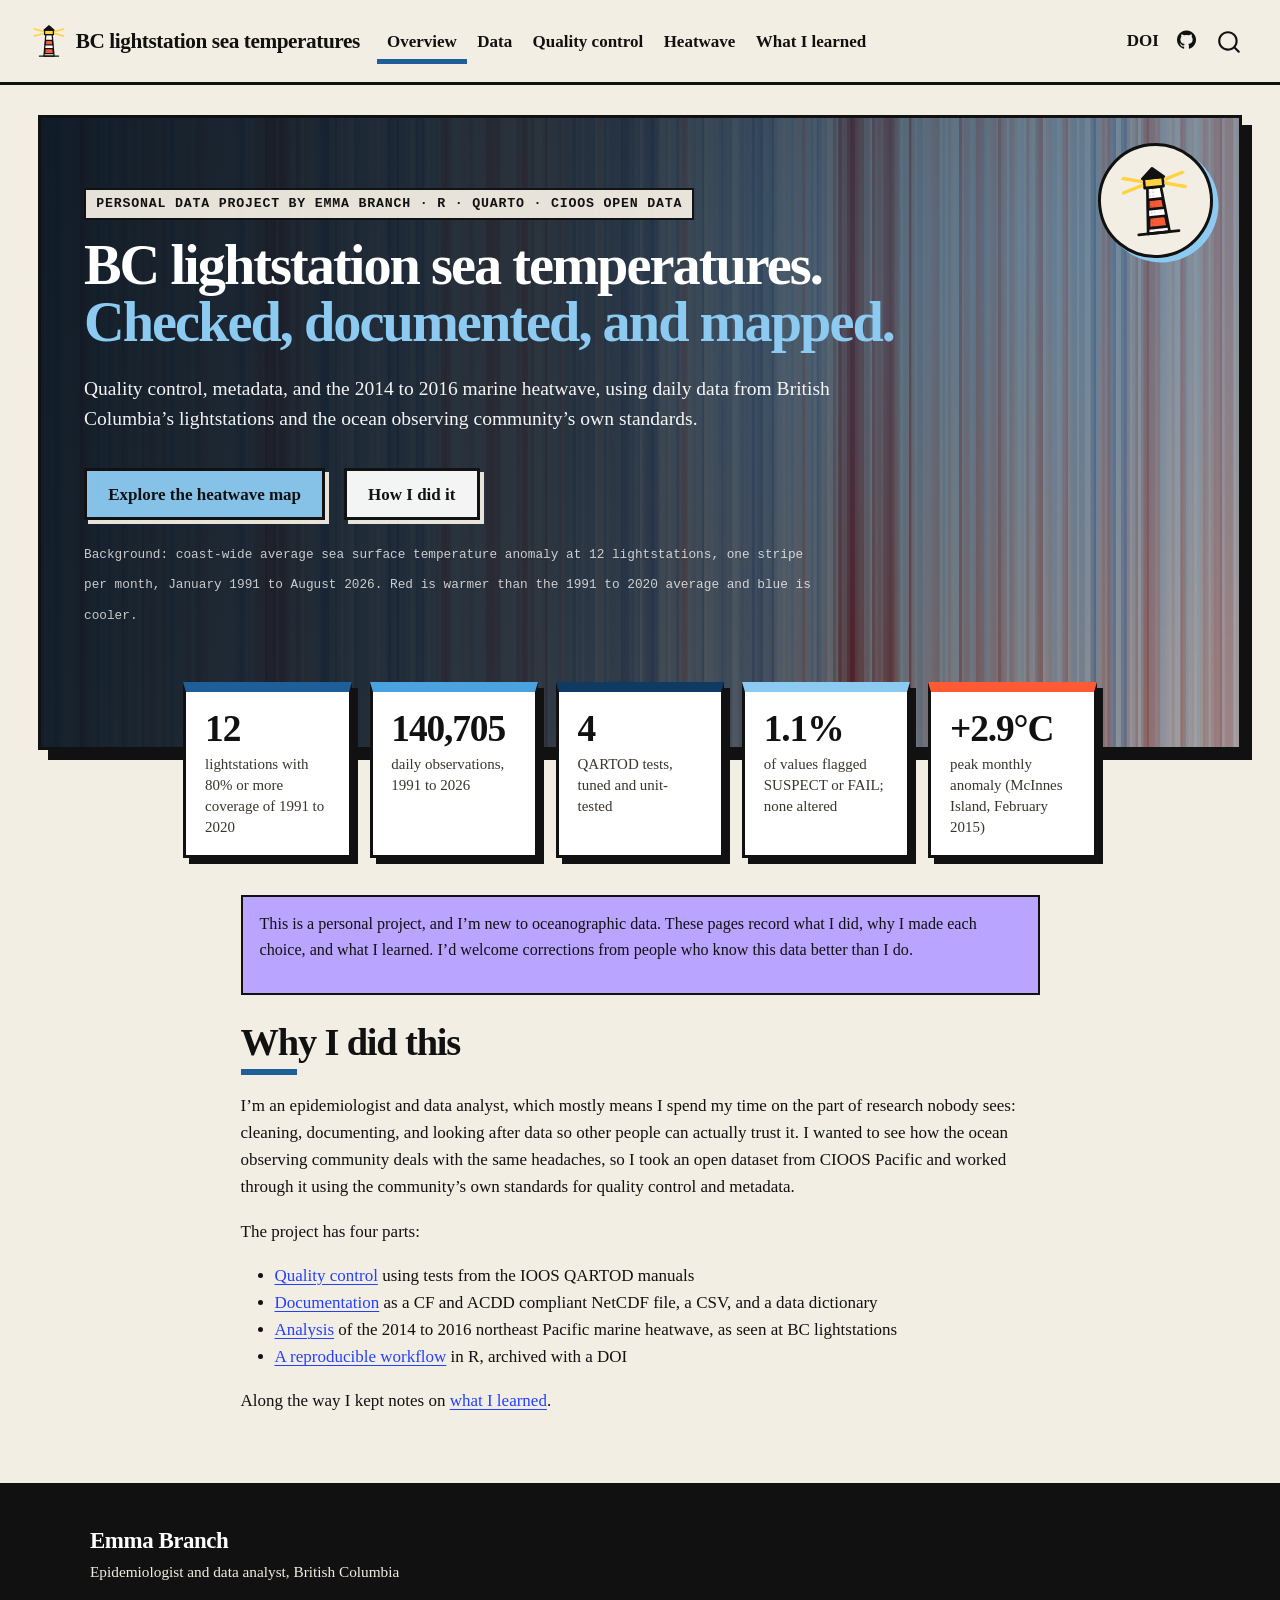
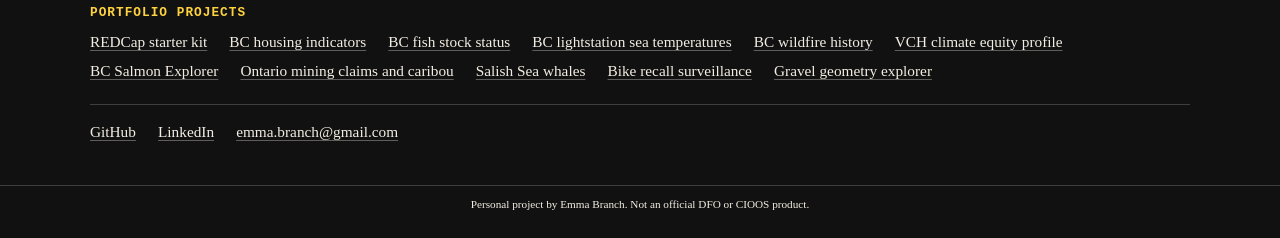
==== commit c26ea798: "Built site for gh-pages" ====
--- a/index.html
+++ b/index.html
@@ -25,41 +25,6 @@
   width: 0.8em;
   margin: 0 0.8em 0.2em -1em; /* quarto-specific, see https://github.com/quarto-dev/quarto-cli/issues/4556 */ 
   vertical-align: middle;
-}
-/* CSS for syntax highlighting */
-html { -webkit-text-size-adjust: 100%; }
-pre > code.sourceCode { white-space: pre; position: relative; }
-pre > code.sourceCode > span { display: inline-block; line-height: 1.25; }
-pre > code.sourceCode > span:empty { height: 1.2em; }
-.sourceCode { overflow: visible; }
-code.sourceCode > span { color: inherit; text-decoration: inherit; }
-div.sourceCode { margin: 1em 0; }
-pre.sourceCode { margin: 0; }
-@media screen {
-div.sourceCode { overflow: auto; }
-}
-@media print {
-pre > code.sourceCode { white-space: pre-wrap; }
-pre > code.sourceCode > span { text-indent: -5em; padding-left: 5em; }
-}
-pre.numberSource code
-  { counter-reset: source-line 0; }
-pre.numberSource code > span
-  { position: relative; left: -4em; counter-increment: source-line; }
-pre.numberSource code > span > a:first-child::before
-  { content: counter(source-line);
-    position: relative; left: -1em; text-align: right; vertical-align: baseline;
-    border: none; display: inline-block;
-    -webkit-touch-callout: none; -webkit-user-select: none;
-    -khtml-user-select: none; -moz-user-select: none;
-    -ms-user-select: none; user-select: none;
-    padding: 0 4px; width: 4em;
-  }
-pre.numberSource { margin-left: 3em;  padding-left: 4px; }
-div.sourceCode
-  {   }
-@media screen {
-pre > code.sourceCode > span > a:first-child::before { text-decoration: underline; }
 }
 </style>
 
@@ -114,17 +79,6 @@
     "search-label": "Search"
   }
 }</script>
-<script src="site_libs/htmlwidgets-1.6.4/htmlwidgets.js"></script>
-<script src="site_libs/jquery-3.6.0/jquery-3.6.0.min.js"></script>
-<link href="site_libs/leaflet-1.3.1/leaflet.css" rel="stylesheet">
-<script src="site_libs/leaflet-1.3.1/leaflet.js"></script>
-<link href="site_libs/leafletfix-1.0.0/leafletfix.css" rel="stylesheet">
-<script src="site_libs/proj4-2.6.2/proj4.min.js"></script>
-<script src="site_libs/Proj4Leaflet-1.0.1/proj4leaflet.js"></script>
-<link href="site_libs/rstudio_leaflet-1.3.1/rstudio_leaflet.css" rel="stylesheet">
-<script src="site_libs/leaflet-binding-2.2.3/leaflet.js"></script>
-<script src="site_libs/leaflet-providers-3.0.0/leaflet-providers.js"></script>
-<script src="site_libs/leaflet-providers-plugin-2.2.3/leaflet-providers-plugin.js"></script>
 
 
 <link rel="stylesheet" href="styles.css">
@@ -151,23 +105,23 @@
           <div class="collapse navbar-collapse" id="navbarCollapse">
             <ul class="navbar-nav navbar-nav-scroll me-auto">
   <li class="nav-item">
-    <a class="nav-link" href="./index.html#the-data"> 
+    <a class="nav-link active" href="./index.html" aria-current="page"> 
+<span class="menu-text">Overview</span></a>
+  </li>  
+  <li class="nav-item">
+    <a class="nav-link" href="./data.html"> 
 <span class="menu-text">Data</span></a>
   </li>  
   <li class="nav-item">
-    <a class="nav-link" href="./index.html#quality-control"> 
+    <a class="nav-link" href="./quality-control.html"> 
 <span class="menu-text">Quality control</span></a>
   </li>  
   <li class="nav-item">
-    <a class="nav-link" href="./index.html#outputs-and-metadata"> 
-<span class="menu-text">Outputs</span></a>
-  </li>  
-  <li class="nav-item">
-    <a class="nav-link" href="./index.html#the-2014-to-2016-marine-heatwave"> 
+    <a class="nav-link" href="./heatwave.html"> 
 <span class="menu-text">Heatwave</span></a>
   </li>  
   <li class="nav-item">
-    <a class="nav-link" href="./index.html#what-i-learned"> 
+    <a class="nav-link" href="./learned.html"> 
 <span class="menu-text">What I learned</span></a>
   </li>  
 </ul>
@@ -207,7 +161,7 @@
 <section id="bc-lightstation-sea-temperatures.-checked-documented-and-mapped." class="level1">
 <h1>BC lightstation sea temperatures. <span class="accent">Checked, documented, and mapped.</span></h1>
 <p>Quality control, metadata, and the 2014 to 2016 marine heatwave, using daily data from British Columbia’s lightstations and the ocean observing community’s own standards.</p>
-<p><a href="#explore-by-year" class="btn btn-accent">Explore the heatwave map</a> <a href="#quality-control" class="btn btn-ghost">How I did it</a></p>
+<p><a href="./heatwave.html#explore-by-year" class="btn btn-accent">Explore the heatwave map</a> <a href="./quality-control.html" class="btn btn-ghost">How I did it</a></p>
 <p><span class="hero-note">Background: coast-wide average sea surface temperature anomaly at 12 lightstations, one stripe per month, January 1991 to August 2026. Red is warmer than the 1991 to 2020 average and blue is cooler.</span></p>
 </section>
 </div>
@@ -239,473 +193,19 @@
 </div>
 </div>
 <div class="project-note">
-<p>This is a personal project, and I’m new to oceanographic data. This page records what I did, why I made each choice, and what I learned. I’d welcome corrections from people who know this data better than I do.</p>
+<p>This is a personal project, and I’m new to oceanographic data. These pages record what I did, why I made each choice, and what I learned. I’d welcome corrections from people who know this data better than I do.</p>
 </div>
 <section id="why-i-did-this" class="level2">
 <h2 class="anchored" data-anchor-id="why-i-did-this">Why I did this</h2>
 <p>I’m an epidemiologist and data analyst, which mostly means I spend my time on the part of research nobody sees: cleaning, documenting, and looking after data so other people can actually trust it. I wanted to see how the ocean observing community deals with the same headaches, so I took an open dataset from CIOOS Pacific and worked through it using the community’s own standards for quality control and metadata.</p>
 <p>The project has four parts:</p>
 <ul>
-<li><strong>Quality control</strong> using tests from the IOOS QARTOD manuals</li>
-<li><strong>Documentation</strong> as a CF and ACDD compliant NetCDF file, a CSV, and a data dictionary</li>
-<li><strong>Analysis</strong> of the 2014 to 2016 northeast Pacific marine heatwave, as seen at BC lightstations</li>
-<li><strong>A reproducible workflow</strong> in R, archived with a DOI</li>
+<li><strong><a href="./quality-control.html">Quality control</a></strong> using tests from the IOOS QARTOD manuals</li>
+<li><strong><a href="./data.html#outputs-and-metadata">Documentation</a></strong> as a CF and ACDD compliant NetCDF file, a CSV, and a data dictionary</li>
+<li><strong><a href="./heatwave.html">Analysis</a></strong> of the 2014 to 2016 northeast Pacific marine heatwave, as seen at BC lightstations</li>
+<li><strong><a href="./data.html#how-to-reproduce">A reproducible workflow</a></strong> in R, archived with a DOI</li>
 </ul>
-</section>
-<section id="the-data" class="level2">
-<h2 class="anchored" data-anchor-id="the-data">The data</h2>
-<p>The British Columbia Shore Station Oceanographic Program (BCSOP) has collected daily sea surface temperature and salinity at BC lightstations since 1914. Samples are taken by bucket, near daytime high tide, using the same method for decades so the record stays consistent. CIOOS Pacific serves the data through <strong>ERDDAP</strong>, a data server where every request is a URL.</p>
-<p>I retrieved daily temperature from 1991 onward with the <code>rerddap</code> package and logged the exact request.</p>
-<div class="cell">
-<details class="code-fold">
-<summary>Show code</summary>
-<div class="code-copy-outer-scaffold"><div class="sourceCode cell-code" id="cb1"><pre class="sourceCode r code-with-copy"><code class="sourceCode r"><span id="cb1-1"><a href="#cb1-1" aria-hidden="true" tabindex="-1"></a><span class="fu">library</span>(rerddap)</span>
-<span id="cb1-2"><a href="#cb1-2" aria-hidden="true" tabindex="-1"></a>info_obj <span class="ot">&lt;-</span> <span class="fu">info</span>(<span class="st">"BCSOP_daily"</span>, <span class="at">url =</span> <span class="st">"https://data.cioospacific.ca/erddap/"</span>)</span>
-<span id="cb1-3"><a href="#cb1-3" aria-hidden="true" tabindex="-1"></a>raw <span class="ot">&lt;-</span> <span class="fu">tabledap</span>(info_obj,</span>
-<span id="cb1-4"><a href="#cb1-4" aria-hidden="true" tabindex="-1"></a>                <span class="at">fields =</span> <span class="fu">c</span>(<span class="st">"profile"</span>, <span class="st">"latitude"</span>, <span class="st">"longitude"</span>, <span class="st">"time"</span>, <span class="st">"TEMPTC01"</span>),</span>
-<span id="cb1-5"><a href="#cb1-5" aria-hidden="true" tabindex="-1"></a>                <span class="st">"time&gt;=1991-01-01"</span>,</span>
-<span id="cb1-6"><a href="#cb1-6" aria-hidden="true" tabindex="-1"></a>                <span class="at">url =</span> <span class="st">"https://data.cioospacific.ca/erddap/"</span>)</span></code></pre></div><button title="Copy to Clipboard" class="code-copy-button"><i class="bi"></i></button></div>
-</details>
-</div>
-<p>I kept the 12 stations with at least 80% daily coverage over 1991 to 2020, the current climate normal period. That matches the number of stations the program says are currently active. Five stations with shorter records were excluded.</p>
-</section>
-<section id="quality-control" class="level2">
-<h2 class="anchored" data-anchor-id="quality-control">Quality control</h2>
-<section id="the-qartod-flag-scheme" class="level3">
-<h3 class="anchored" data-anchor-id="the-qartod-flag-scheme">The QARTOD flag scheme</h3>
-<p>QARTOD (Quality Assurance of Real-Time Oceanographic Data) is a set of IOOS manuals that describe standard tests and a shared flag scheme:</p>
-<table class="caption-top table">
-<thead>
-<tr class="header">
-<th>Flag</th>
-<th>Meaning</th>
-</tr>
-</thead>
-<tbody>
-<tr class="odd">
-<td>1</td>
-<td>PASS</td>
-</tr>
-<tr class="even">
-<td>2</td>
-<td>NOT_EVALUATED</td>
-</tr>
-<tr class="odd">
-<td>3</td>
-<td>SUSPECT</td>
-</tr>
-<tr class="even">
-<td>4</td>
-<td>FAIL</td>
-</tr>
-<tr class="odd">
-<td>9</td>
-<td>MISSING</td>
-</tr>
-</tbody>
-</table>
-<p>A key principle is that <strong>flags annotate data, they never change it</strong>. Users decide what to exclude. I implemented four tests in base R, with unit tests for each.</p>
-<div class="cell">
-<details class="code-fold">
-<summary>Show code</summary>
-<div class="code-copy-outer-scaffold"><div class="sourceCode cell-code" id="cb2"><pre class="sourceCode r code-with-copy"><code class="sourceCode r"><span id="cb2-1"><a href="#cb2-1" aria-hidden="true" tabindex="-1"></a><span class="co"># qartod.R</span></span>
-<span id="cb2-2"><a href="#cb2-2" aria-hidden="true" tabindex="-1"></a><span class="co"># Base-R implementations of four IOOS QARTOD tests, adapted for DAILY</span></span>
-<span id="cb2-3"><a href="#cb2-3" aria-hidden="true" tabindex="-1"></a><span class="co"># lightstation sea surface temperature (BCSOP_daily on CIOOS Pacific ERDDAP).</span></span>
-<span id="cb2-4"><a href="#cb2-4" aria-hidden="true" tabindex="-1"></a><span class="co">#</span></span>
-<span id="cb2-5"><a href="#cb2-5" aria-hidden="true" tabindex="-1"></a><span class="co"># QARTOD flag scheme (IOOS / UNESCO-IOC primary level flags):</span></span>
-<span id="cb2-6"><a href="#cb2-6" aria-hidden="true" tabindex="-1"></a><span class="co">#   1 = PASS            data passed the test</span></span>
-<span id="cb2-7"><a href="#cb2-7" aria-hidden="true" tabindex="-1"></a><span class="co">#   2 = NOT_EVALUATED   test could not be run (e.g., neighbours missing)</span></span>
-<span id="cb2-8"><a href="#cb2-8" aria-hidden="true" tabindex="-1"></a><span class="co">#   3 = SUSPECT         questionable, keep but review</span></span>
-<span id="cb2-9"><a href="#cb2-9" aria-hidden="true" tabindex="-1"></a><span class="co">#   4 = FAIL            data judged bad</span></span>
-<span id="cb2-10"><a href="#cb2-10" aria-hidden="true" tabindex="-1"></a><span class="co">#   9 = MISSING         no observation</span></span>
-<span id="cb2-11"><a href="#cb2-11" aria-hidden="true" tabindex="-1"></a><span class="co">#</span></span>
-<span id="cb2-12"><a href="#cb2-12" aria-hidden="true" tabindex="-1"></a><span class="co"># Important caveat: the QARTOD manuals were written mainly for real-time,</span></span>
-<span id="cb2-13"><a href="#cb2-13" aria-hidden="true" tabindex="-1"></a><span class="co"># high-frequency sensor data. Applying them to daily bucket samples is an</span></span>
-<span id="cb2-14"><a href="#cb2-14" aria-hidden="true" tabindex="-1"></a><span class="co"># adaptation, so every threshold below is a documented, tunable choice.</span></span>
-<span id="cb2-15"><a href="#cb2-15" aria-hidden="true" tabindex="-1"></a><span class="co">#</span></span>
-<span id="cb2-16"><a href="#cb2-16" aria-hidden="true" tabindex="-1"></a><span class="co"># All functions expect ONE station's data, sorted by date, with one row per</span></span>
-<span id="cb2-17"><a href="#cb2-17" aria-hidden="true" tabindex="-1"></a><span class="co"># day at most. Gaps are allowed: tests that need neighbours check that the</span></span>
-<span id="cb2-18"><a href="#cb2-18" aria-hidden="true" tabindex="-1"></a><span class="co"># neighbours are exactly one day away and otherwise return 2.</span></span>
-<span id="cb2-19"><a href="#cb2-19" aria-hidden="true" tabindex="-1"></a></span>
-<span id="cb2-20"><a href="#cb2-20" aria-hidden="true" tabindex="-1"></a>QC_PASS <span class="ot">&lt;-</span> <span class="dv">1</span>L; QC_NOT_EVAL <span class="ot">&lt;-</span> <span class="dv">2</span>L; QC_SUSPECT <span class="ot">&lt;-</span> <span class="dv">3</span>L; QC_FAIL <span class="ot">&lt;-</span> <span class="dv">4</span>L; QC_MISSING <span class="ot">&lt;-</span> <span class="dv">9</span>L</span>
-<span id="cb2-21"><a href="#cb2-21" aria-hidden="true" tabindex="-1"></a></span>
-<span id="cb2-22"><a href="#cb2-22" aria-hidden="true" tabindex="-1"></a>QC_FLAG_VALUES   <span class="ot">&lt;-</span> <span class="fu">c</span>(<span class="dv">1</span>L, <span class="dv">2</span>L, <span class="dv">3</span>L, <span class="dv">4</span>L, <span class="dv">9</span>L)</span>
-<span id="cb2-23"><a href="#cb2-23" aria-hidden="true" tabindex="-1"></a>QC_FLAG_MEANINGS <span class="ot">&lt;-</span> <span class="st">"PASS NOT_EVALUATED SUSPECT FAIL MISSING"</span></span>
-<span id="cb2-24"><a href="#cb2-24" aria-hidden="true" tabindex="-1"></a></span>
-<span id="cb2-25"><a href="#cb2-25" aria-hidden="true" tabindex="-1"></a><span class="co"># ---------------------------------------------------------------------------</span></span>
-<span id="cb2-26"><a href="#cb2-26" aria-hidden="true" tabindex="-1"></a><span class="co"># 1. Gross range test</span></span>
-<span id="cb2-27"><a href="#cb2-27" aria-hidden="true" tabindex="-1"></a><span class="co">#    FAIL    if outside the sensor / physical span</span></span>
-<span id="cb2-28"><a href="#cb2-28" aria-hidden="true" tabindex="-1"></a><span class="co">#    SUSPECT if outside the operator-defined (user) span</span></span>
-<span id="cb2-29"><a href="#cb2-29" aria-hidden="true" tabindex="-1"></a><span class="co"># ---------------------------------------------------------------------------</span></span>
-<span id="cb2-30"><a href="#cb2-30" aria-hidden="true" tabindex="-1"></a>qc_gross_range <span class="ot">&lt;-</span> <span class="cf">function</span>(x, fail_span, suspect_span) {</span>
-<span id="cb2-31"><a href="#cb2-31" aria-hidden="true" tabindex="-1"></a>  flag <span class="ot">&lt;-</span> <span class="fu">rep</span>(QC_PASS, <span class="fu">length</span>(x))</span>
-<span id="cb2-32"><a href="#cb2-32" aria-hidden="true" tabindex="-1"></a>  flag[x <span class="sc">&lt;</span> suspect_span[<span class="dv">1</span>] <span class="sc">|</span> x <span class="sc">&gt;</span> suspect_span[<span class="dv">2</span>]] <span class="ot">&lt;-</span> QC_SUSPECT</span>
-<span id="cb2-33"><a href="#cb2-33" aria-hidden="true" tabindex="-1"></a>  flag[x <span class="sc">&lt;</span> fail_span[<span class="dv">1</span>]    <span class="sc">|</span> x <span class="sc">&gt;</span> fail_span[<span class="dv">2</span>]]    <span class="ot">&lt;-</span> QC_FAIL</span>
-<span id="cb2-34"><a href="#cb2-34" aria-hidden="true" tabindex="-1"></a>  flag[<span class="fu">is.na</span>(x)] <span class="ot">&lt;-</span> QC_MISSING</span>
-<span id="cb2-35"><a href="#cb2-35" aria-hidden="true" tabindex="-1"></a>  flag</span>
-<span id="cb2-36"><a href="#cb2-36" aria-hidden="true" tabindex="-1"></a>}</span>
-<span id="cb2-37"><a href="#cb2-37" aria-hidden="true" tabindex="-1"></a></span>
-<span id="cb2-38"><a href="#cb2-38" aria-hidden="true" tabindex="-1"></a><span class="co"># ---------------------------------------------------------------------------</span></span>
-<span id="cb2-39"><a href="#cb2-39" aria-hidden="true" tabindex="-1"></a><span class="co"># 2. Spike test</span></span>
-<span id="cb2-40"><a href="#cb2-40" aria-hidden="true" tabindex="-1"></a><span class="co">#    reference = mean of the previous and next values</span></span>
-<span id="cb2-41"><a href="#cb2-41" aria-hidden="true" tabindex="-1"></a><span class="co">#    spike     = |x[n] - reference|</span></span>
-<span id="cb2-42"><a href="#cb2-42" aria-hidden="true" tabindex="-1"></a><span class="co">#    SUSPECT if spike &gt; suspect_threshold, FAIL if spike &gt; fail_threshold</span></span>
-<span id="cb2-43"><a href="#cb2-43" aria-hidden="true" tabindex="-1"></a><span class="co">#    NOT_EVALUATED if either neighbour is missing or not exactly 1 day away</span></span>
-<span id="cb2-44"><a href="#cb2-44" aria-hidden="true" tabindex="-1"></a><span class="co"># ---------------------------------------------------------------------------</span></span>
-<span id="cb2-45"><a href="#cb2-45" aria-hidden="true" tabindex="-1"></a>qc_spike <span class="ot">&lt;-</span> <span class="cf">function</span>(x, date, suspect_threshold, fail_threshold) {</span>
-<span id="cb2-46"><a href="#cb2-46" aria-hidden="true" tabindex="-1"></a>  n <span class="ot">&lt;-</span> <span class="fu">length</span>(x)</span>
-<span id="cb2-47"><a href="#cb2-47" aria-hidden="true" tabindex="-1"></a>  flag  <span class="ot">&lt;-</span> <span class="fu">rep</span>(QC_NOT_EVAL, n)</span>
-<span id="cb2-48"><a href="#cb2-48" aria-hidden="true" tabindex="-1"></a>  spike <span class="ot">&lt;-</span> <span class="fu">rep</span>(<span class="cn">NA_real_</span>, n)</span>
-<span id="cb2-49"><a href="#cb2-49" aria-hidden="true" tabindex="-1"></a>  <span class="cf">if</span> (n <span class="sc">&gt;=</span> <span class="dv">3</span>) {</span>
-<span id="cb2-50"><a href="#cb2-50" aria-hidden="true" tabindex="-1"></a>    i <span class="ot">&lt;-</span> <span class="dv">2</span><span class="sc">:</span>(n <span class="sc">-</span> <span class="dv">1</span>)</span>
-<span id="cb2-51"><a href="#cb2-51" aria-hidden="true" tabindex="-1"></a>    ok <span class="ot">&lt;-</span> <span class="fu">as.numeric</span>(date[i] <span class="sc">-</span> date[i <span class="sc">-</span> <span class="dv">1</span>]) <span class="sc">==</span> <span class="dv">1</span> <span class="sc">&amp;</span> <span class="fu">as.numeric</span>(date[i <span class="sc">+</span> <span class="dv">1</span>] <span class="sc">-</span> date[i]) <span class="sc">==</span> <span class="dv">1</span></span>
-<span id="cb2-52"><a href="#cb2-52" aria-hidden="true" tabindex="-1"></a>    s  <span class="ot">&lt;-</span> <span class="fu">abs</span>(x[i] <span class="sc">-</span> (x[i <span class="sc">-</span> <span class="dv">1</span>] <span class="sc">+</span> x[i <span class="sc">+</span> <span class="dv">1</span>]) <span class="sc">/</span> <span class="dv">2</span>)</span>
-<span id="cb2-53"><a href="#cb2-53" aria-hidden="true" tabindex="-1"></a>    s[<span class="sc">!</span>ok] <span class="ot">&lt;-</span> <span class="cn">NA</span></span>
-<span id="cb2-54"><a href="#cb2-54" aria-hidden="true" tabindex="-1"></a>    spike[i] <span class="ot">&lt;-</span> s</span>
-<span id="cb2-55"><a href="#cb2-55" aria-hidden="true" tabindex="-1"></a>    ev <span class="ot">&lt;-</span> <span class="sc">!</span><span class="fu">is.na</span>(spike)</span>
-<span id="cb2-56"><a href="#cb2-56" aria-hidden="true" tabindex="-1"></a>    flag[ev] <span class="ot">&lt;-</span> QC_PASS</span>
-<span id="cb2-57"><a href="#cb2-57" aria-hidden="true" tabindex="-1"></a>    flag[ev <span class="sc">&amp;</span> spike <span class="sc">&gt;</span> suspect_threshold] <span class="ot">&lt;-</span> QC_SUSPECT</span>
-<span id="cb2-58"><a href="#cb2-58" aria-hidden="true" tabindex="-1"></a>    flag[ev <span class="sc">&amp;</span> spike <span class="sc">&gt;</span> fail_threshold]    <span class="ot">&lt;-</span> QC_FAIL</span>
-<span id="cb2-59"><a href="#cb2-59" aria-hidden="true" tabindex="-1"></a>    <span class="co"># Neighbour adjustment (documented extension to QARTOD): one bad value</span></span>
-<span id="cb2-60"><a href="#cb2-60" aria-hidden="true" tabindex="-1"></a>    <span class="co"># inflates the spike score of the good values beside it. A FAIL is kept</span></span>
-<span id="cb2-61"><a href="#cb2-61" aria-hidden="true" tabindex="-1"></a>    <span class="co"># only if its spike is larger than both neighbours' spikes; otherwise it</span></span>
-<span id="cb2-62"><a href="#cb2-62" aria-hidden="true" tabindex="-1"></a>    <span class="co"># is downgraded to SUSPECT.</span></span>
-<span id="cb2-63"><a href="#cb2-63" aria-hidden="true" tabindex="-1"></a>    <span class="cf">for</span> (k <span class="cf">in</span> <span class="fu">which</span>(flag <span class="sc">==</span> QC_FAIL)) {</span>
-<span id="cb2-64"><a href="#cb2-64" aria-hidden="true" tabindex="-1"></a>      nb <span class="ot">&lt;-</span> spike[<span class="fu">c</span>(k <span class="sc">-</span> <span class="dv">1</span>, k <span class="sc">+</span> <span class="dv">1</span>)]</span>
-<span id="cb2-65"><a href="#cb2-65" aria-hidden="true" tabindex="-1"></a>      <span class="cf">if</span> (<span class="fu">any</span>(<span class="sc">!</span><span class="fu">is.na</span>(nb) <span class="sc">&amp;</span> nb <span class="sc">&gt;</span> spike[k])) flag[k] <span class="ot">&lt;-</span> QC_SUSPECT</span>
-<span id="cb2-66"><a href="#cb2-66" aria-hidden="true" tabindex="-1"></a>    }</span>
-<span id="cb2-67"><a href="#cb2-67" aria-hidden="true" tabindex="-1"></a>  }</span>
-<span id="cb2-68"><a href="#cb2-68" aria-hidden="true" tabindex="-1"></a>  flag[<span class="fu">is.na</span>(x)] <span class="ot">&lt;-</span> QC_MISSING</span>
-<span id="cb2-69"><a href="#cb2-69" aria-hidden="true" tabindex="-1"></a>  flag</span>
-<span id="cb2-70"><a href="#cb2-70" aria-hidden="true" tabindex="-1"></a>}</span>
-<span id="cb2-71"><a href="#cb2-71" aria-hidden="true" tabindex="-1"></a></span>
-<span id="cb2-72"><a href="#cb2-72" aria-hidden="true" tabindex="-1"></a><span class="co"># ---------------------------------------------------------------------------</span></span>
-<span id="cb2-73"><a href="#cb2-73" aria-hidden="true" tabindex="-1"></a><span class="co"># 3. Rate of change test (SUSPECT only, as in the QARTOD manuals)</span></span>
-<span id="cb2-74"><a href="#cb2-74" aria-hidden="true" tabindex="-1"></a><span class="co">#    SUSPECT if |x[n] - x[n-1]| &gt; n_dev * SD of the trailing window</span></span>
-<span id="cb2-75"><a href="#cb2-75" aria-hidden="true" tabindex="-1"></a><span class="co">#    The trailing window is the previous `window_days` calendar days.</span></span>
-<span id="cb2-76"><a href="#cb2-76" aria-hidden="true" tabindex="-1"></a><span class="co">#    NOT_EVALUATED if the previous day is missing or the window has fewer</span></span>
-<span id="cb2-77"><a href="#cb2-77" aria-hidden="true" tabindex="-1"></a><span class="co">#    than `min_obs` observations.</span></span>
-<span id="cb2-78"><a href="#cb2-78" aria-hidden="true" tabindex="-1"></a><span class="co"># ---------------------------------------------------------------------------</span></span>
-<span id="cb2-79"><a href="#cb2-79" aria-hidden="true" tabindex="-1"></a>qc_rate_of_change <span class="ot">&lt;-</span> <span class="cf">function</span>(x, date, <span class="at">n_dev =</span> <span class="dv">3</span>, <span class="at">window_days =</span> <span class="dv">30</span>, <span class="at">min_obs =</span> <span class="dv">10</span>) {</span>
-<span id="cb2-80"><a href="#cb2-80" aria-hidden="true" tabindex="-1"></a>  n <span class="ot">&lt;-</span> <span class="fu">length</span>(x)</span>
-<span id="cb2-81"><a href="#cb2-81" aria-hidden="true" tabindex="-1"></a>  flag <span class="ot">&lt;-</span> <span class="fu">rep</span>(QC_NOT_EVAL, n)</span>
-<span id="cb2-82"><a href="#cb2-82" aria-hidden="true" tabindex="-1"></a>  d <span class="ot">&lt;-</span> <span class="fu">as.numeric</span>(date)</span>
-<span id="cb2-83"><a href="#cb2-83" aria-hidden="true" tabindex="-1"></a>  <span class="cf">for</span> (k <span class="cf">in</span> <span class="fu">seq_len</span>(n)[<span class="sc">-</span><span class="dv">1</span>]) {</span>
-<span id="cb2-84"><a href="#cb2-84" aria-hidden="true" tabindex="-1"></a>    <span class="cf">if</span> (<span class="fu">is.na</span>(x[k]) <span class="sc">||</span> <span class="fu">is.na</span>(x[k <span class="sc">-</span> <span class="dv">1</span>]) <span class="sc">||</span> (d[k] <span class="sc">-</span> d[k <span class="sc">-</span> <span class="dv">1</span>]) <span class="sc">!=</span> <span class="dv">1</span>) <span class="cf">next</span></span>
-<span id="cb2-85"><a href="#cb2-85" aria-hidden="true" tabindex="-1"></a>    in_win <span class="ot">&lt;-</span> d <span class="sc">&gt;=</span> d[k] <span class="sc">-</span> window_days <span class="sc">&amp;</span> d <span class="sc">&lt;</span> d[k] <span class="sc">&amp;</span> <span class="sc">!</span><span class="fu">is.na</span>(x)</span>
-<span id="cb2-86"><a href="#cb2-86" aria-hidden="true" tabindex="-1"></a>    <span class="cf">if</span> (<span class="fu">sum</span>(in_win) <span class="sc">&lt;</span> min_obs) <span class="cf">next</span></span>
-<span id="cb2-87"><a href="#cb2-87" aria-hidden="true" tabindex="-1"></a>    s <span class="ot">&lt;-</span> stats<span class="sc">::</span><span class="fu">sd</span>(x[in_win])</span>
-<span id="cb2-88"><a href="#cb2-88" aria-hidden="true" tabindex="-1"></a>    flag[k] <span class="ot">&lt;-</span> <span class="cf">if</span> (<span class="fu">abs</span>(x[k] <span class="sc">-</span> x[k <span class="sc">-</span> <span class="dv">1</span>]) <span class="sc">&gt;</span> n_dev <span class="sc">*</span> s) QC_SUSPECT <span class="cf">else</span> QC_PASS</span>
-<span id="cb2-89"><a href="#cb2-89" aria-hidden="true" tabindex="-1"></a>  }</span>
-<span id="cb2-90"><a href="#cb2-90" aria-hidden="true" tabindex="-1"></a>  flag[<span class="fu">is.na</span>(x)] <span class="ot">&lt;-</span> QC_MISSING</span>
-<span id="cb2-91"><a href="#cb2-91" aria-hidden="true" tabindex="-1"></a>  flag</span>
-<span id="cb2-92"><a href="#cb2-92" aria-hidden="true" tabindex="-1"></a>}</span>
-<span id="cb2-93"><a href="#cb2-93" aria-hidden="true" tabindex="-1"></a></span>
-<span id="cb2-94"><a href="#cb2-94" aria-hidden="true" tabindex="-1"></a><span class="co"># ---------------------------------------------------------------------------</span></span>
-<span id="cb2-95"><a href="#cb2-95" aria-hidden="true" tabindex="-1"></a><span class="co"># 4. Flat line test</span></span>
-<span id="cb2-96"><a href="#cb2-96" aria-hidden="true" tabindex="-1"></a><span class="co">#    Counts how many consecutive daily values (ending at n) are identical</span></span>
-<span id="cb2-97"><a href="#cb2-97" aria-hidden="true" tabindex="-1"></a><span class="co">#    within `tolerance`. SUSPECT if run &gt;= suspect_n, FAIL if run &gt;= fail_n.</span></span>
-<span id="cb2-98"><a href="#cb2-98" aria-hidden="true" tabindex="-1"></a><span class="co">#    A gap in dates or a missing value resets the run.</span></span>
-<span id="cb2-99"><a href="#cb2-99" aria-hidden="true" tabindex="-1"></a><span class="co">#    Note: lightstation values are recorded to 0.1 degC, so short runs of</span></span>
-<span id="cb2-100"><a href="#cb2-100" aria-hidden="true" tabindex="-1"></a><span class="co">#    identical values are expected, especially in winter.</span></span>
-<span id="cb2-101"><a href="#cb2-101" aria-hidden="true" tabindex="-1"></a><span class="co"># ---------------------------------------------------------------------------</span></span>
-<span id="cb2-102"><a href="#cb2-102" aria-hidden="true" tabindex="-1"></a>qc_flat_line <span class="ot">&lt;-</span> <span class="cf">function</span>(x, date, <span class="at">suspect_n =</span> <span class="dv">5</span>, <span class="at">fail_n =</span> <span class="dv">10</span>, <span class="at">tolerance =</span> <span class="fl">1e-6</span>) {</span>
-<span id="cb2-103"><a href="#cb2-103" aria-hidden="true" tabindex="-1"></a>  n <span class="ot">&lt;-</span> <span class="fu">length</span>(x)</span>
-<span id="cb2-104"><a href="#cb2-104" aria-hidden="true" tabindex="-1"></a>  run <span class="ot">&lt;-</span> <span class="fu">integer</span>(n)</span>
-<span id="cb2-105"><a href="#cb2-105" aria-hidden="true" tabindex="-1"></a>  d <span class="ot">&lt;-</span> <span class="fu">as.numeric</span>(date)</span>
-<span id="cb2-106"><a href="#cb2-106" aria-hidden="true" tabindex="-1"></a>  <span class="cf">for</span> (k <span class="cf">in</span> <span class="fu">seq_len</span>(n)) {</span>
-<span id="cb2-107"><a href="#cb2-107" aria-hidden="true" tabindex="-1"></a>    <span class="cf">if</span> (<span class="fu">is.na</span>(x[k])) { run[k] <span class="ot">&lt;-</span> <span class="dv">0</span>L; <span class="cf">next</span> }</span>
-<span id="cb2-108"><a href="#cb2-108" aria-hidden="true" tabindex="-1"></a>    <span class="cf">if</span> (k <span class="sc">&gt;</span> <span class="dv">1</span> <span class="sc">&amp;&amp;</span> <span class="sc">!</span><span class="fu">is.na</span>(x[k <span class="sc">-</span> <span class="dv">1</span>]) <span class="sc">&amp;&amp;</span> (d[k] <span class="sc">-</span> d[k <span class="sc">-</span> <span class="dv">1</span>]) <span class="sc">==</span> <span class="dv">1</span> <span class="sc">&amp;&amp;</span></span>
-<span id="cb2-109"><a href="#cb2-109" aria-hidden="true" tabindex="-1"></a>        <span class="fu">abs</span>(x[k] <span class="sc">-</span> x[k <span class="sc">-</span> <span class="dv">1</span>]) <span class="sc">&lt;=</span> tolerance) {</span>
-<span id="cb2-110"><a href="#cb2-110" aria-hidden="true" tabindex="-1"></a>      run[k] <span class="ot">&lt;-</span> run[k <span class="sc">-</span> <span class="dv">1</span>] <span class="sc">+</span> <span class="dv">1</span>L</span>
-<span id="cb2-111"><a href="#cb2-111" aria-hidden="true" tabindex="-1"></a>    } <span class="cf">else</span> {</span>
-<span id="cb2-112"><a href="#cb2-112" aria-hidden="true" tabindex="-1"></a>      run[k] <span class="ot">&lt;-</span> <span class="dv">1</span>L</span>
-<span id="cb2-113"><a href="#cb2-113" aria-hidden="true" tabindex="-1"></a>    }</span>
-<span id="cb2-114"><a href="#cb2-114" aria-hidden="true" tabindex="-1"></a>  }</span>
-<span id="cb2-115"><a href="#cb2-115" aria-hidden="true" tabindex="-1"></a>  flag <span class="ot">&lt;-</span> <span class="fu">rep</span>(QC_PASS, n)</span>
-<span id="cb2-116"><a href="#cb2-116" aria-hidden="true" tabindex="-1"></a>  flag[run <span class="sc">&gt;=</span> suspect_n] <span class="ot">&lt;-</span> QC_SUSPECT</span>
-<span id="cb2-117"><a href="#cb2-117" aria-hidden="true" tabindex="-1"></a>  flag[run <span class="sc">&gt;=</span> fail_n]    <span class="ot">&lt;-</span> QC_FAIL</span>
-<span id="cb2-118"><a href="#cb2-118" aria-hidden="true" tabindex="-1"></a>  flag[<span class="fu">is.na</span>(x)] <span class="ot">&lt;-</span> QC_MISSING</span>
-<span id="cb2-119"><a href="#cb2-119" aria-hidden="true" tabindex="-1"></a>  flag</span>
-<span id="cb2-120"><a href="#cb2-120" aria-hidden="true" tabindex="-1"></a>}</span>
-<span id="cb2-121"><a href="#cb2-121" aria-hidden="true" tabindex="-1"></a></span>
-<span id="cb2-122"><a href="#cb2-122" aria-hidden="true" tabindex="-1"></a><span class="co"># ---------------------------------------------------------------------------</span></span>
-<span id="cb2-123"><a href="#cb2-123" aria-hidden="true" tabindex="-1"></a><span class="co"># Aggregate (primary) flag: the worst result across tests.</span></span>
-<span id="cb2-124"><a href="#cb2-124" aria-hidden="true" tabindex="-1"></a><span class="co">#   any FAIL -&gt; 4; else any SUSPECT -&gt; 3; else any PASS -&gt; 1; else 2.</span></span>
-<span id="cb2-125"><a href="#cb2-125" aria-hidden="true" tabindex="-1"></a><span class="co">#   Missing observations are 9 regardless.</span></span>
-<span id="cb2-126"><a href="#cb2-126" aria-hidden="true" tabindex="-1"></a><span class="co"># ---------------------------------------------------------------------------</span></span>
-<span id="cb2-127"><a href="#cb2-127" aria-hidden="true" tabindex="-1"></a>qc_aggregate <span class="ot">&lt;-</span> <span class="cf">function</span>(..., x) {</span>
-<span id="cb2-128"><a href="#cb2-128" aria-hidden="true" tabindex="-1"></a>  m <span class="ot">&lt;-</span> <span class="fu">cbind</span>(...)</span>
-<span id="cb2-129"><a href="#cb2-129" aria-hidden="true" tabindex="-1"></a>  agg <span class="ot">&lt;-</span> <span class="fu">apply</span>(m, <span class="dv">1</span>, <span class="cf">function</span>(r) {</span>
-<span id="cb2-130"><a href="#cb2-130" aria-hidden="true" tabindex="-1"></a>    <span class="cf">if</span> (<span class="fu">any</span>(r <span class="sc">==</span> QC_FAIL))    <span class="fu">return</span>(QC_FAIL)</span>
-<span id="cb2-131"><a href="#cb2-131" aria-hidden="true" tabindex="-1"></a>    <span class="cf">if</span> (<span class="fu">any</span>(r <span class="sc">==</span> QC_SUSPECT)) <span class="fu">return</span>(QC_SUSPECT)</span>
-<span id="cb2-132"><a href="#cb2-132" aria-hidden="true" tabindex="-1"></a>    <span class="cf">if</span> (<span class="fu">any</span>(r <span class="sc">==</span> QC_PASS))    <span class="fu">return</span>(QC_PASS)</span>
-<span id="cb2-133"><a href="#cb2-133" aria-hidden="true" tabindex="-1"></a>    QC_NOT_EVAL</span>
-<span id="cb2-134"><a href="#cb2-134" aria-hidden="true" tabindex="-1"></a>  })</span>
-<span id="cb2-135"><a href="#cb2-135" aria-hidden="true" tabindex="-1"></a>  agg[<span class="fu">is.na</span>(x)] <span class="ot">&lt;-</span> QC_MISSING</span>
-<span id="cb2-136"><a href="#cb2-136" aria-hidden="true" tabindex="-1"></a>  <span class="fu">as.integer</span>(agg)</span>
-<span id="cb2-137"><a href="#cb2-137" aria-hidden="true" tabindex="-1"></a>}</span>
-<span id="cb2-138"><a href="#cb2-138" aria-hidden="true" tabindex="-1"></a></span>
-<span id="cb2-139"><a href="#cb2-139" aria-hidden="true" tabindex="-1"></a><span class="co"># ---------------------------------------------------------------------------</span></span>
-<span id="cb2-140"><a href="#cb2-140" aria-hidden="true" tabindex="-1"></a><span class="co"># Run all tests for one station. `cfg` is the list defined in R/config.R.</span></span>
-<span id="cb2-141"><a href="#cb2-141" aria-hidden="true" tabindex="-1"></a><span class="co"># ---------------------------------------------------------------------------</span></span>
-<span id="cb2-142"><a href="#cb2-142" aria-hidden="true" tabindex="-1"></a>qc_station <span class="ot">&lt;-</span> <span class="cf">function</span>(df, value_col, cfg) {</span>
-<span id="cb2-143"><a href="#cb2-143" aria-hidden="true" tabindex="-1"></a>  df <span class="ot">&lt;-</span> df[<span class="fu">order</span>(df<span class="sc">$</span>date), ]</span>
-<span id="cb2-144"><a href="#cb2-144" aria-hidden="true" tabindex="-1"></a>  x <span class="ot">&lt;-</span> df[[value_col]]</span>
-<span id="cb2-145"><a href="#cb2-145" aria-hidden="true" tabindex="-1"></a>  span <span class="ot">&lt;-</span> cfg<span class="sc">$</span>gross_range<span class="sc">$</span>suspect_span_by_station[[<span class="fu">unique</span>(df<span class="sc">$</span>station)]]</span>
-<span id="cb2-146"><a href="#cb2-146" aria-hidden="true" tabindex="-1"></a>  <span class="cf">if</span> (<span class="fu">is.null</span>(span)) span <span class="ot">&lt;-</span> cfg<span class="sc">$</span>gross_range<span class="sc">$</span>suspect_span</span>
-<span id="cb2-147"><a href="#cb2-147" aria-hidden="true" tabindex="-1"></a>  df<span class="sc">$</span>qc_gross_range <span class="ot">&lt;-</span> <span class="fu">qc_gross_range</span>(x, cfg<span class="sc">$</span>gross_range<span class="sc">$</span>fail_span, span)</span>
-<span id="cb2-148"><a href="#cb2-148" aria-hidden="true" tabindex="-1"></a>  df<span class="sc">$</span>qc_spike       <span class="ot">&lt;-</span> <span class="fu">qc_spike</span>(x, df<span class="sc">$</span>date, cfg<span class="sc">$</span>spike<span class="sc">$</span>suspect, cfg<span class="sc">$</span>spike<span class="sc">$</span>fail)</span>
-<span id="cb2-149"><a href="#cb2-149" aria-hidden="true" tabindex="-1"></a>  df<span class="sc">$</span>qc_rate_of_change <span class="ot">&lt;-</span> <span class="fu">qc_rate_of_change</span>(x, df<span class="sc">$</span>date, cfg<span class="sc">$</span>rate_of_change<span class="sc">$</span>n_dev,</span>
-<span id="cb2-150"><a href="#cb2-150" aria-hidden="true" tabindex="-1"></a>                                            cfg<span class="sc">$</span>rate_of_change<span class="sc">$</span>window_days,</span>
-<span id="cb2-151"><a href="#cb2-151" aria-hidden="true" tabindex="-1"></a>                                            cfg<span class="sc">$</span>rate_of_change<span class="sc">$</span>min_obs)</span>
-<span id="cb2-152"><a href="#cb2-152" aria-hidden="true" tabindex="-1"></a>  df<span class="sc">$</span>qc_flat_line   <span class="ot">&lt;-</span> <span class="fu">qc_flat_line</span>(x, df<span class="sc">$</span>date, cfg<span class="sc">$</span>flat_line<span class="sc">$</span>suspect_n, cfg<span class="sc">$</span>flat_line<span class="sc">$</span>fail_n)</span>
-<span id="cb2-153"><a href="#cb2-153" aria-hidden="true" tabindex="-1"></a>  df<span class="sc">$</span>qc_aggregate   <span class="ot">&lt;-</span> <span class="fu">qc_aggregate</span>(df<span class="sc">$</span>qc_gross_range, df<span class="sc">$</span>qc_spike,</span>
-<span id="cb2-154"><a href="#cb2-154" aria-hidden="true" tabindex="-1"></a>                                    df<span class="sc">$</span>qc_rate_of_change, df<span class="sc">$</span>qc_flat_line, <span class="at">x =</span> x)</span>
-<span id="cb2-155"><a href="#cb2-155" aria-hidden="true" tabindex="-1"></a>  df</span>
-<span id="cb2-156"><a href="#cb2-156" aria-hidden="true" tabindex="-1"></a>}</span></code></pre></div><button title="Copy to Clipboard" class="code-copy-button"><i class="bi"></i></button></div>
-</details>
-</div>
-</section>
-<section id="how-i-tuned-the-tests" class="level3">
-<h3 class="anchored" data-anchor-id="how-i-tuned-the-tests">How I tuned the tests</h3>
-<p>The QARTOD manuals were written mainly for high-frequency, real-time sensors. These are daily bucket samples, so I treated every threshold as a starting point, looked at what each test flagged, and adjusted where the flags didn’t match what a person would question. All settings are in <code>R/config.R</code>, and the decisions are logged in the README.</p>
-<ul>
-<li><strong>Gross range.</strong> I started with a suspect limit of 22 °C. All 47 values above it were at three Strait of Georgia stations (Chrome Island, Departure Bay, and Entrance Island), and they occurred on the same dates across stations in warm summers. A broken thermometer wouldn’t do that, so I raised the suspect limit to 26 °C for those stations only.</li>
-<li><strong>Spike.</strong> Each value is compared with the mean of the days either side. At Departure Bay in July 2024, a value of 8.1 between 18.8 and 17.8 was clearly an error, but it also made its good neighbour fail. I added a rule that a FAIL is downgraded to SUSPECT if a neighbouring value has a larger spike, and wrote a unit test for it.</li>
-<li><strong>Rate of change.</strong> Flags were spread evenly across stations and months, with no sign of a single faulty record, so I kept the defaults.</li>
-<li><strong>Flat line.</strong> The longest run was 8.5 °C for about 19 days at Race Rocks in February 2010. I kept the thresholds, but found that some runs reflect a change in recording precision (below).</li>
-</ul>
-<p>The data provider notes that sampling near high tide creates a 14-day cycle in daily values. That adds real day-to-day variation, which is one reason the spike and rate of change thresholds are looser than they would be for a continuous sensor.</p>
-</section>
-<section id="what-the-flags-caught" class="level3">
-<h3 class="anchored" data-anchor-id="what-the-flags-caught">What the flags caught</h3>
-<div class="cell">
-<details class="code-fold">
-<summary>Show code</summary>
-<div class="code-copy-outer-scaffold"><div class="sourceCode cell-code" id="cb3"><pre class="sourceCode r code-with-copy"><code class="sourceCode r"><span id="cb3-1"><a href="#cb3-1" aria-hidden="true" tabindex="-1"></a>test_labels <span class="ot">&lt;-</span> <span class="fu">c</span>(<span class="at">qc_aggregate =</span> <span class="st">"Aggregate (worst of the four)"</span>, <span class="at">qc_gross_range =</span> <span class="st">"Gross range"</span>,</span>
-<span id="cb3-2"><a href="#cb3-2" aria-hidden="true" tabindex="-1"></a>                 <span class="at">qc_spike =</span> <span class="st">"Spike"</span>, <span class="at">qc_rate_of_change =</span> <span class="st">"Rate of change"</span>, <span class="at">qc_flat_line =</span> <span class="st">"Flat line"</span>)</span>
-<span id="cb3-3"><a href="#cb3-3" aria-hidden="true" tabindex="-1"></a>readr<span class="sc">::</span><span class="fu">read_csv</span>(<span class="st">"data/processed/qc_summary.csv"</span>, <span class="at">show_col_types =</span> <span class="cn">FALSE</span>) <span class="sc">|&gt;</span></span>
-<span id="cb3-4"><a href="#cb3-4" aria-hidden="true" tabindex="-1"></a>  dplyr<span class="sc">::</span><span class="fu">mutate</span>(<span class="at">test =</span> <span class="fu">factor</span>(test_labels[test], <span class="at">levels =</span> test_labels)) <span class="sc">|&gt;</span></span>
-<span id="cb3-5"><a href="#cb3-5" aria-hidden="true" tabindex="-1"></a>  dplyr<span class="sc">::</span><span class="fu">arrange</span>(test) <span class="sc">|&gt;</span></span>
-<span id="cb3-6"><a href="#cb3-6" aria-hidden="true" tabindex="-1"></a>  dplyr<span class="sc">::</span><span class="fu">select</span>(<span class="at">Test =</span> test, PASS, SUSPECT, FAIL, NOT_EVALUATED, MISSING) <span class="sc">|&gt;</span></span>
-<span id="cb3-7"><a href="#cb3-7" aria-hidden="true" tabindex="-1"></a>  knitr<span class="sc">::</span><span class="fu">kable</span>(<span class="at">format.args =</span> <span class="fu">list</span>(<span class="at">big.mark =</span> <span class="st">","</span>))</span></code></pre></div><button title="Copy to Clipboard" class="code-copy-button"><i class="bi"></i></button></div>
-</details>
-<div class="cell-output-display">
-<table class="caption-top table table-sm table-striped small">
-<colgroup>
-<col style="width: 41%">
-<col style="width: 10%">
-<col style="width: 10%">
-<col style="width: 6%">
-<col style="width: 19%">
-<col style="width: 10%">
-</colgroup>
-<thead>
-<tr class="header">
-<th style="text-align: left;">Test</th>
-<th style="text-align: right;">PASS</th>
-<th style="text-align: right;">SUSPECT</th>
-<th style="text-align: right;">FAIL</th>
-<th style="text-align: right;">NOT_EVALUATED</th>
-<th style="text-align: right;">MISSING</th>
-</tr>
-</thead>
-<tbody>
-<tr class="odd">
-<td style="text-align: left;">Aggregate (worst of the four)</td>
-<td style="text-align: right;">139,186</td>
-<td style="text-align: right;">1,484</td>
-<td style="text-align: right;">35</td>
-<td style="text-align: right;">0</td>
-<td style="text-align: right;">12,528</td>
-</tr>
-<tr class="even">
-<td style="text-align: left;">Gross range</td>
-<td style="text-align: right;">140,705</td>
-<td style="text-align: right;">0</td>
-<td style="text-align: right;">0</td>
-<td style="text-align: right;">0</td>
-<td style="text-align: right;">12,528</td>
-</tr>
-<tr class="odd">
-<td style="text-align: left;">Spike</td>
-<td style="text-align: right;">132,853</td>
-<td style="text-align: right;">231</td>
-<td style="text-align: right;">3</td>
-<td style="text-align: right;">7,618</td>
-<td style="text-align: right;">12,528</td>
-</tr>
-<tr class="even">
-<td style="text-align: left;">Rate of change</td>
-<td style="text-align: right;">134,727</td>
-<td style="text-align: right;">951</td>
-<td style="text-align: right;">0</td>
-<td style="text-align: right;">5,027</td>
-<td style="text-align: right;">12,528</td>
-</tr>
-<tr class="odd">
-<td style="text-align: left;">Flat line</td>
-<td style="text-align: right;">140,311</td>
-<td style="text-align: right;">362</td>
-<td style="text-align: right;">32</td>
-<td style="text-align: right;">0</td>
-<td style="text-align: right;">12,528</td>
-</tr>
-</tbody>
-</table>
-</div>
-</div>
-<div class="quarto-figure quarto-figure-center">
-<figure class="figure">
-<p><img src="figures/qc_race_rocks_lightstation.png" class="img-fluid figure-img"></p>
-<figcaption>Race Rocks, 2014 to 2016, coloured by aggregate flag</figcaption>
-</figure>
-</div>
-<p>About 1% of values were flagged: 1,484 SUSPECT and 35 FAIL out of roughly 140,700 observations. Two findings stood out:</p>
-<ul>
-<li><strong>A value checked against a second variable.</strong> At Nootka Point on 30 March 2022, temperature dropped to 4.6 °C between 9.5 and 11.3. A cold freshwater pulse could in theory cause that, but salinity rose that day rather than falling, so I kept the FAIL.</li>
-<li><strong>Recording precision varies.</strong> Values are normally recorded to 0.1 °C, so about 10% should be whole numbers by chance. In some station-years it was 30% to 65% (Egg Island 2004 to 2005, Chrome Island 2008 to 2011, Race Rocks 2009, and Nootka Point 1994 to 1995). This suggests periods of whole-degree recording, and it explains several flat-line flags. I didn’t alter any values; I documented it as a known issue so users can decide how to treat those periods.</li>
-</ul>
-</section>
-</section>
-<section id="outputs-and-metadata" class="level2">
-<h2 class="anchored" data-anchor-id="outputs-and-metadata">Outputs and metadata</h2>
-<table class="caption-top table">
-<colgroup>
-<col style="width: 50%">
-<col style="width: 50%">
-</colgroup>
-<thead>
-<tr class="header">
-<th>File</th>
-<th>Contents</th>
-</tr>
-</thead>
-<tbody>
-<tr class="odd">
-<td><code>bc_lightstation_sst_qc.nc</code></td>
-<td>NetCDF: temperature plus five QC flag variables</td>
-</tr>
-<tr class="even">
-<td><code>bc_lightstation_sst_qc.csv</code></td>
-<td>The same data, one row per station-day</td>
-</tr>
-<tr class="odd">
-<td><code>data_dictionary.csv</code></td>
-<td>Variable definitions, units, CF standard names, and allowed values</td>
-</tr>
-</tbody>
-</table>
-<p>Two metadata conventions do different jobs:</p>
-<ul>
-<li><strong>CF conventions</strong> describe <em>what the numbers are</em>: units, standard names, and how coordinates and flags link to data.</li>
-<li><strong>ACDD</strong> describes <em>the dataset</em>: title, summary, creator, licence, and coverage. These are the attributes catalogues harvest for discovery.</li>
-</ul>
-<p>The NetCDF uses the CF “orthogonal multidimensional” layout for time series, where every station shares one time axis. Each flag variable uses a CF standard name such as <code>spike_test_quality_flag</code>, and the temperature variable lists them in <code>ancillary_variables</code>.</p>
-<p>I checked the file with the IOOS Compliance Checker. It passes all CF-1.8 checks. For ACDD-1.3, the only remaining items are four optional vertical attributes. I left these out on purpose: the data are surface samples with no depth variable, and adding them without one triggers a different warning. The full report is in <code>docs/compliance_report.txt</code>.</p>
-</section>
-<section id="the-2014-to-2016-marine-heatwave" class="level2">
-<h2 class="anchored" data-anchor-id="the-2014-to-2016-marine-heatwave">The 2014 to 2016 marine heatwave</h2>
-<p>An <strong>anomaly</strong> is the difference from a station’s 1991 to 2020 average for that calendar month. Removing the seasonal cycle this way makes unusual warmth stand out. Only PASS and NOT_EVALUATED values are used.</p>
-<section id="explore-by-year" class="level3">
-<h3 class="anchored" data-anchor-id="explore-by-year">Explore by year</h3>
-<p>Choose a year at the top right to see each station’s annual mean anomaly. Click or tap a station for its monthly record, with 2014 to 2016 shaded.</p>
-<div class="cell">
-<details class="code-fold">
-<summary>Show code</summary>
-<div class="code-copy-outer-scaffold"><div class="sourceCode cell-code" id="cb4"><pre class="sourceCode r code-with-copy"><code class="sourceCode r"><span id="cb4-1"><a href="#cb4-1" aria-hidden="true" tabindex="-1"></a><span class="fu">source</span>(<span class="st">"R/05_interactive_map.R"</span>)</span>
-<span id="cb4-2"><a href="#cb4-2" aria-hidden="true" tabindex="-1"></a><span class="fu">build_interactive_map</span>()</span></code></pre></div><button title="Copy to Clipboard" class="code-copy-button"><i class="bi"></i></button></div>
-</details>
-<div class="cell-output-display">
-<div id="htmlwidget-cb355393860f1967bb3d" style="width:100%;height:502px;" class="leaflet html-widget"></div>
-<script type="application/json" data-for="htmlwidget-cb355393860f1967bb3d">{"x":{"options":{"minZoom":4,"crs":{"crsClass":"L.CRS.EPSG3857","code":null,"proj4def":null,"projectedBounds":null,"options":{}}},"calls":[{"method":"addProviderTiles","args":["Esri.WorldGrayCanvas",null,null,{"errorTileUrl":"","noWrap":false,"detectRetina":false}]},{"method":"addCircleMarkers","args":[[48.9528,53.4928,49.472,49.2064,51.2483,49.2092,50.4412,54.2564,52.2614,49.5926,50.9756,48.2996],[-125.5423,-130.6358,-124.685,-123.9624,-127.8338,-123.8081,-128.0324,-133.0583,-128.7218,-126.6154,-127.728,-123.5318],9,null,"2013",{"interactive":true,"className":"","stroke":true,"color":"#333333","weight":1,"opacity":1,"fill":true,"fillColor":["#F7F7F7","#F7F7F7","#F7F7F7","#F7F7F7","#F7F7F7","#F7F7F7","#F7F7F7","#F7F7F7","#F7F7F7","#F7F7F7","#F7F7F7","#D1E5F0"],"fillOpacity":0.95},null,null,["<div style='font-family:sans-serif;font-size:13px;max-width:240px'><strong>Amphitrite Point<\/strong><br>2013 annual mean anomaly: <strong>-0.2 &deg;C<\/strong><br><span style='color:#555'>Data used: 1991 to 2026<\/span><div style='margin-top:6px'><svg width=\"230\" height=\"95\" viewBox=\"0 0 230 95\" role=\"img\" aria-label=\"Monthly SST anomaly 2013 to 2017\"><rect x=\"65.6\" y=\"6\" width=\"118.9\" height=\"73\" fill=\"#fde0d2\"/><line x1=\"26\" x2=\"224\" y1=\"42.5\" y2=\"42.5\" stroke=\"#888\" stroke-width=\"0.8\"/><polyline points=\"26.0,48.3 29.4,43.1 32.4,49.6 35.8,51.4 39.0,45.0 42.4,38.5 45.6,42.1 49.0,44.7 52.4,32.4 55.6,28.1 59.0,53.3 62.2,56.6 65.6,47.7 69.0,54.5 72.0,43.1 75.4,40.1 78.6,30.4 82.0,45.3 85.2,45.7 88.6,44.8 92.0,34.2 95.2,19.8 98.6,26.3 101.8,31.9 105.2,28.6 108.6,21.9 111.6,26.6 115.0,31.3 118.2,37.3 121.6,40.4 124.8,29.6 128.2,37.6 131.6,38.4 134.8,26.5 138.2,33.3 141.4,35.1 144.8,37.4 148.2,29.9 151.3,28.5 154.7,29.8 157.9,36.2 161.3,37.6 164.5,40.4 167.9,40.4 171.3,46.3 174.5,39.7 177.9,22.0 181.1,35.9 184.5,47.3 187.9,49.3 190.9,46.3 194.3,40.8 197.5,44.0 200.9,38.2 204.1,45.2 207.5,37.3 210.9,36.6 214.1,45.5 217.5,43.3 220.7,39.4\" fill=\"none\" stroke=\"#333\" stroke-width=\"1.4\"/><text x=\"23\" y=\"14.2\" font-size=\"9\" text-anchor=\"end\" fill=\"#555\">+3<\/text><text x=\"23\" y=\"45.5\" font-size=\"9\" text-anchor=\"end\" fill=\"#555\">0<\/text><text x=\"23\" y=\"76.8\" font-size=\"9\" text-anchor=\"end\" fill=\"#555\">-3<\/text><text x=\"45.6\" y=\"92\" font-size=\"9\" text-anchor=\"middle\" fill=\"#555\">2013<\/text><text x=\"85.2\" y=\"92\" font-size=\"9\" text-anchor=\"middle\" fill=\"#555\">2014<\/text><text x=\"124.8\" y=\"92\" font-size=\"9\" text-anchor=\"middle\" fill=\"#555\">2015<\/text><text x=\"164.5\" y=\"92\" font-size=\"9\" text-anchor=\"middle\" fill=\"#555\">2016<\/text><text x=\"204.1\" y=\"92\" font-size=\"9\" text-anchor=\"middle\" fill=\"#555\">2017<\/text><\/svg><\/div><span style='color:#555;font-size:11px'>Monthly anomaly, &deg;C vs 1991-2020. Shaded: 2014 to 2016.<\/span><\/div>","<div style='font-family:sans-serif;font-size:13px;max-width:240px'><strong>Bonilla Island<\/strong><br>2013 annual mean anomaly: <strong>+0.3 &deg;C<\/strong><br><span style='color:#555'>Data used: 1991 to 2026<\/span><div style='margin-top:6px'><svg width=\"230\" height=\"95\" viewBox=\"0 0 230 95\" role=\"img\" aria-label=\"Monthly SST anomaly 2013 to 2017\"><rect x=\"65.6\" y=\"6\" width=\"118.9\" height=\"73\" fill=\"#fde0d2\"/><line x1=\"26\" x2=\"224\" y1=\"42.5\" y2=\"42.5\" stroke=\"#888\" stroke-width=\"0.8\"/><polyline points=\"26.0,36.8 29.4,35.8 32.4,37.9 35.8,41.7 39.0,44.7 42.4,40.9 45.6,41.8 49.0,41.8 52.4,32.8 55.6,35.3 59.0,43.7 62.2,45.3 65.6,42.1 69.0,49.5 72.0,46.9 75.4,49.1 78.6,46.9 82.0,46.6 85.2,45.5 88.6,45.8 92.0,52.6 95.2,31.7 98.6,29.3 101.8,24.8 105.2,25.7 108.6,23.7 111.6,24.2 115.0,29.9 118.2,35.2 121.6,39.8 124.8,45.1 128.2,43.2 131.6,40.9 134.8,33.3 138.2,32.5 141.4,33.3 144.8,35.0 148.2,28.4 151.3,26.9 154.7,28.4\" fill=\"none\" stroke=\"#333\" stroke-width=\"1.4\"/><polyline points=\"161.3,38.3 164.5,35.6 167.9,51.7 171.3,42.6 174.5,37.9 177.9,31.7 181.1,37.6 184.5,38.1 187.9,45.7 190.9,46.4 194.3,42.5 197.5,40.3 200.9,45.4 204.1,36.2 207.5,41.1 210.9,39.0 214.1,46.1 217.5,48.9 220.7,43.0\" fill=\"none\" stroke=\"#333\" stroke-width=\"1.4\"/><text x=\"23\" y=\"14.2\" font-size=\"9\" text-anchor=\"end\" fill=\"#555\">+3<\/text><text x=\"23\" y=\"45.5\" font-size=\"9\" text-anchor=\"end\" fill=\"#555\">0<\/text><text x=\"23\" y=\"76.8\" font-size=\"9\" text-anchor=\"end\" fill=\"#555\">-3<\/text><text x=\"45.6\" y=\"92\" font-size=\"9\" text-anchor=\"middle\" fill=\"#555\">2013<\/text><text x=\"85.2\" y=\"92\" font-size=\"9\" text-anchor=\"middle\" fill=\"#555\">2014<\/text><text x=\"124.8\" y=\"92\" font-size=\"9\" text-anchor=\"middle\" fill=\"#555\">2015<\/text><text x=\"164.5\" y=\"92\" font-size=\"9\" text-anchor=\"middle\" fill=\"#555\">2016<\/text><text x=\"204.1\" y=\"92\" font-size=\"9\" text-anchor=\"middle\" fill=\"#555\">2017<\/text><\/svg><\/div><span style='color:#555;font-size:11px'>Monthly anomaly, &deg;C vs 1991-2020. Shaded: 2014 to 2016.<\/span><\/div>","<div style='font-family:sans-serif;font-size:13px;max-width:240px'><strong>Chrome Island<\/strong><br>2013 annual mean anomaly: <strong>-0.1 &deg;C<\/strong><br><span style='color:#555'>Data used: 1991 to 2023<\/span><div style='margin-top:6px'><svg width=\"230\" height=\"95\" viewBox=\"0 0 230 95\" role=\"img\" aria-label=\"Monthly SST anomaly 2013 to 2017\"><rect x=\"65.6\" y=\"6\" width=\"118.9\" height=\"73\" fill=\"#fde0d2\"/><line x1=\"26\" x2=\"224\" y1=\"42.5\" y2=\"42.5\" stroke=\"#888\" stroke-width=\"0.8\"/><polyline points=\"26.0,50.3 29.4,41.9 32.4,44.4 35.8,44.0 39.0,45.8 42.4,40.5 45.6,24.6 49.0,48.6 52.4,44.8 55.6,45.0 59.0,42.9 62.2,54.6 65.6,41.5 69.0,45.1 72.0,48.1 75.4,47.8 78.6,40.1 82.0,37.7 85.2,46.4 88.6,26.6 92.0,44.3 95.2,39.1 98.6,39.9 101.8,39.6 105.2,38.3 108.6,32.1 111.6,32.6 115.0,34.4 118.2,22.8 121.6,21.7 124.8,45.9 128.2,43.5 131.6,57.2 134.8,35.9 138.2,39.0 141.4,33.4 144.8,39.0 148.2,35.6 151.3,35.0 154.7,33.1 157.9,31.4 161.3,40.7 164.5,52.4 167.9,45.4 171.3,55.7 174.5,44.9 177.9,36.3 181.1,43.4 184.5,44.2 187.9,45.9 190.9,43.8 194.3,46.8 197.5,47.0 200.9,46.3 204.1,47.3 207.5,41.8 210.9,42.8 214.1,46.0 217.5,46.3 220.7,48.6\" fill=\"none\" stroke=\"#333\" stroke-width=\"1.4\"/><text x=\"23\" y=\"14.2\" font-size=\"9\" text-anchor=\"end\" fill=\"#555\">+3<\/text><text x=\"23\" y=\"45.5\" font-size=\"9\" text-anchor=\"end\" fill=\"#555\">0<\/text><text x=\"23\" y=\"76.8\" font-size=\"9\" text-anchor=\"end\" fill=\"#555\">-3<\/text><text x=\"45.6\" y=\"92\" font-size=\"9\" text-anchor=\"middle\" fill=\"#555\">2013<\/text><text x=\"85.2\" y=\"92\" font-size=\"9\" text-anchor=\"middle\" fill=\"#555\">2014<\/text><text x=\"124.8\" y=\"92\" font-size=\"9\" text-anchor=\"middle\" fill=\"#555\">2015<\/text><text x=\"164.5\" y=\"92\" font-size=\"9\" text-anchor=\"middle\" fill=\"#555\">2016<\/text><text x=\"204.1\" y=\"92\" font-size=\"9\" text-anchor=\"middle\" fill=\"#555\">2017<\/text><\/svg><\/div><span style='color:#555;font-size:11px'>Monthly anomaly, &deg;C vs 1991-2020. Shaded: 2014 to 2016.<\/span><\/div>","<div style='font-family:sans-serif;font-size:13px;max-width:240px'><strong>Departure Bay (PBS)<\/strong><br>2013 annual mean anomaly: <strong>-0.2 &deg;C<\/strong><br><span style='color:#555'>Data used: 1991 to 2026<\/span><div style='margin-top:6px'><svg width=\"230\" height=\"95\" viewBox=\"0 0 230 95\" role=\"img\" aria-label=\"Monthly SST anomaly 2013 to 2017\"><rect x=\"65.6\" y=\"6\" width=\"118.9\" height=\"73\" fill=\"#fde0d2\"/><line x1=\"26\" x2=\"224\" y1=\"42.5\" y2=\"42.5\" stroke=\"#888\" stroke-width=\"0.8\"/><polyline points=\"26.0,51.0 29.4,44.2 32.4,46.6 35.8,41.5 39.0,46.1 42.4,43.0 45.6,32.3 49.0,47.4 52.4,41.3 55.6,49.5 59.0,43.7 62.2,44.6 65.6,41.6 69.0,52.7 72.0,50.4 75.4,46.9 78.6,31.5 82.0,39.1 85.2,35.6 88.6,23.7 92.0,36.7 95.2,33.3 98.6,38.5 101.8,31.2 105.2,29.0 108.6,19.9 111.6,22.2 115.0,26.6 118.2,18.3 121.6,17.6 124.8,42.3 128.2,38.1 131.6,53.7 134.8,30.8 138.2,34.3 141.4,29.7 144.8,31.3 148.2,29.2 151.3,28.5 154.7,19.6 157.9,26.0 161.3,32.3 164.5,35.3 167.9,39.0 171.3,46.3 174.5,40.4 177.9,29.6 181.1,40.6 184.5,36.9 187.9,40.4 190.9,42.1 194.3,40.3 197.5,39.4 200.9,45.2 204.1,36.5 207.5,35.2 210.9,33.3 214.1,36.6 217.5,34.3 220.7,36.9\" fill=\"none\" stroke=\"#333\" stroke-width=\"1.4\"/><text x=\"23\" y=\"14.2\" font-size=\"9\" text-anchor=\"end\" fill=\"#555\">+3<\/text><text x=\"23\" y=\"45.5\" font-size=\"9\" text-anchor=\"end\" fill=\"#555\">0<\/text><text x=\"23\" y=\"76.8\" font-size=\"9\" text-anchor=\"end\" fill=\"#555\">-3<\/text><text x=\"45.6\" y=\"92\" font-size=\"9\" text-anchor=\"middle\" fill=\"#555\">2013<\/text><text x=\"85.2\" y=\"92\" font-size=\"9\" text-anchor=\"middle\" fill=\"#555\">2014<\/text><text x=\"124.8\" y=\"92\" font-size=\"9\" text-anchor=\"middle\" fill=\"#555\">2015<\/text><text x=\"164.5\" y=\"92\" font-size=\"9\" text-anchor=\"middle\" fill=\"#555\">2016<\/text><text x=\"204.1\" y=\"92\" font-size=\"9\" text-anchor=\"middle\" fill=\"#555\">2017<\/text><\/svg><\/div><span style='color:#555;font-size:11px'>Monthly anomaly, &deg;C vs 1991-2020. Shaded: 2014 to 2016.<\/span><\/div>","<div style='font-family:sans-serif;font-size:13px;max-width:240px'><strong>Egg Island<\/strong><br>2013 annual mean anomaly: <strong>+0.0 &deg;C<\/strong><br><span style='color:#555'>Data used: 1991 to 2026<\/span><div style='margin-top:6px'><svg width=\"230\" height=\"95\" viewBox=\"0 0 230 95\" role=\"img\" aria-label=\"Monthly SST anomaly 2013 to 2017\"><rect x=\"65.6\" y=\"6\" width=\"118.9\" height=\"73\" fill=\"#fde0d2\"/><line x1=\"26\" x2=\"224\" y1=\"42.5\" y2=\"42.5\" stroke=\"#888\" stroke-width=\"0.8\"/><polyline points=\"26.0,46.1 29.4,45.2 32.4,44.1 35.8,42.4 39.0,41.8 42.4,41.5 45.6,36.3 49.0,39.7 52.4,34.3\" fill=\"none\" stroke=\"#333\" stroke-width=\"1.4\"/><polyline points=\"59.0,47.6 62.2,47.4 65.6,42.9 69.0,49.6 72.0,43.8 75.4,32.9 78.6,32.2 82.0,44.7 85.2,33.5 88.6,31.0 92.0,35.7 95.2,18.2 98.6,32.4 101.8,34.2 105.2,34.1 108.6,27.5 111.6,26.5 115.0,32.3 118.2,30.1 121.6,25.6 124.8,30.4 128.2,29.3 131.6,36.7 134.8,32.0 138.2,33.4 141.4,38.5\" fill=\"none\" stroke=\"#333\" stroke-width=\"1.4\"/><polyline points=\"148.2,31.4 151.3,30.5 154.7,28.4 157.9,26.6 161.3,32.4 164.5,30.9 167.9,41.6 171.3,47.5 174.5,40.4 177.9,30.6 181.1,42.7 184.5,46.6 187.9,47.3 190.9,44.3 194.3,35.6 197.5,36.4 200.9,40.6 204.1,33.2 207.5,32.0 210.9,38.7 214.1,44.8 217.5,48.4 220.7,43.8\" fill=\"none\" stroke=\"#333\" stroke-width=\"1.4\"/><text x=\"23\" y=\"14.2\" font-size=\"9\" text-anchor=\"end\" fill=\"#555\">+3<\/text><text x=\"23\" y=\"45.5\" font-size=\"9\" text-anchor=\"end\" fill=\"#555\">0<\/text><text x=\"23\" y=\"76.8\" font-size=\"9\" text-anchor=\"end\" fill=\"#555\">-3<\/text><text x=\"45.6\" y=\"92\" font-size=\"9\" text-anchor=\"middle\" fill=\"#555\">2013<\/text><text x=\"85.2\" y=\"92\" font-size=\"9\" text-anchor=\"middle\" fill=\"#555\">2014<\/text><text x=\"124.8\" y=\"92\" font-size=\"9\" text-anchor=\"middle\" fill=\"#555\">2015<\/text><text x=\"164.5\" y=\"92\" font-size=\"9\" text-anchor=\"middle\" fill=\"#555\">2016<\/text><text x=\"204.1\" y=\"92\" font-size=\"9\" text-anchor=\"middle\" fill=\"#555\">2017<\/text><\/svg><\/div><span style='color:#555;font-size:11px'>Monthly anomaly, &deg;C vs 1991-2020. Shaded: 2014 to 2016.<\/span><\/div>","<div style='font-family:sans-serif;font-size:13px;max-width:240px'><strong>Entrance Island<\/strong><br>2013 annual mean anomaly: <strong>-0.0 &deg;C<\/strong><br><span style='color:#555'>Data used: 1991 to 2025<\/span><div style='margin-top:6px'><svg width=\"230\" height=\"95\" viewBox=\"0 0 230 95\" role=\"img\" aria-label=\"Monthly SST anomaly 2013 to 2017\"><rect x=\"65.6\" y=\"6\" width=\"118.9\" height=\"73\" fill=\"#fde0d2\"/><line x1=\"26\" x2=\"224\" y1=\"42.5\" y2=\"42.5\" stroke=\"#888\" stroke-width=\"0.8\"/><polyline points=\"26.0,50.4 29.4,42.5 32.4,42.8 35.8,40.6 39.0,52.6 42.4,41.8 45.6,35.2 49.0,44.3 52.4,42.6 55.6,44.0 59.0,40.7 62.2,37.9 65.6,41.8 69.0,44.5 72.0,49.9 75.4,50.3 78.6,44.0 82.0,40.3 85.2,41.1 88.6,30.7 92.0,41.2 95.2,31.3 98.6,31.4 101.8,32.7 105.2,26.0 108.6,27.0 111.6,32.3 115.0,29.8 118.2,21.4 121.6,26.8 124.8,51.3 128.2,45.3 131.6,55.7 134.8,31.8 138.2,38.4 141.4,30.4 144.8,37.8 148.2,35.5 151.3,31.0 154.7,27.2 157.9,28.5 161.3,37.8 164.5,43.3 167.9,43.7 171.3,51.8 174.5,46.8 177.9,30.7 181.1,44.5 184.5,40.2 187.9,46.3 190.9,43.8 194.3,49.6 197.5,51.6 200.9,50.2 204.1,45.8 207.5,41.0\" fill=\"none\" stroke=\"#333\" stroke-width=\"1.4\"/><polyline points=\"214.1,43.0 217.5,43.9 220.7,46.7\" fill=\"none\" stroke=\"#333\" stroke-width=\"1.4\"/><text x=\"23\" y=\"14.2\" font-size=\"9\" text-anchor=\"end\" fill=\"#555\">+3<\/text><text x=\"23\" y=\"45.5\" font-size=\"9\" text-anchor=\"end\" fill=\"#555\">0<\/text><text x=\"23\" y=\"76.8\" font-size=\"9\" text-anchor=\"end\" fill=\"#555\">-3<\/text><text x=\"45.6\" y=\"92\" font-size=\"9\" text-anchor=\"middle\" fill=\"#555\">2013<\/text><text x=\"85.2\" y=\"92\" font-size=\"9\" text-anchor=\"middle\" fill=\"#555\">2014<\/text><text x=\"124.8\" y=\"92\" font-size=\"9\" text-anchor=\"middle\" fill=\"#555\">2015<\/text><text x=\"164.5\" y=\"92\" font-size=\"9\" text-anchor=\"middle\" fill=\"#555\">2016<\/text><text x=\"204.1\" y=\"92\" font-size=\"9\" text-anchor=\"middle\" fill=\"#555\">2017<\/text><\/svg><\/div><span style='color:#555;font-size:11px'>Monthly anomaly, &deg;C vs 1991-2020. Shaded: 2014 to 2016.<\/span><\/div>","<div style='font-family:sans-serif;font-size:13px;max-width:240px'><strong>Kains Island<\/strong><br>2013 annual mean anomaly: <strong>-0.2 &deg;C<\/strong><br><span style='color:#555'>Data used: 1991 to 2026<\/span><div style='margin-top:6px'><svg width=\"230\" height=\"95\" viewBox=\"0 0 230 95\" role=\"img\" aria-label=\"Monthly SST anomaly 2013 to 2017\"><rect x=\"65.6\" y=\"6\" width=\"118.9\" height=\"73\" fill=\"#fde0d2\"/><line x1=\"26\" x2=\"224\" y1=\"42.5\" y2=\"42.5\" stroke=\"#888\" stroke-width=\"0.8\"/><polyline points=\"26.0,43.2 29.4,42.6 32.4,47.0 35.8,49.1 39.0,49.6 42.4,44.7 45.6,52.9 49.0,38.4 52.4,28.8 55.6,38.0 59.0,46.0 62.2,52.2 65.6,49.6 69.0,57.5 72.0,51.9 75.4,49.7 78.6,29.4 82.0,43.9 85.2,37.0 88.6,39.8 92.0,39.0 95.2,23.6 98.6,33.7 101.8,28.9 105.2,23.8 108.6,19.7 111.6,18.9 115.0,27.7 118.2,32.8 121.6,34.4 124.8,28.6 128.2,34.5 131.6,37.8 134.8,30.6 138.2,39.3\" fill=\"none\" stroke=\"#333\" stroke-width=\"1.4\"/><polyline points=\"154.7,26.9 157.9,30.6 161.3,34.0 164.5,37.3 167.9,51.9 171.3,44.7\" fill=\"none\" stroke=\"#333\" stroke-width=\"1.4\"/><polyline points=\"181.1,26.8 184.5,29.8 187.9,44.6 190.9,50.6 194.3,43.2 197.5,37.2 200.9,41.5 204.1,40.1 207.5,37.1 210.9,32.6 214.1,40.1 217.5,50.4 220.7,41.7\" fill=\"none\" stroke=\"#333\" stroke-width=\"1.4\"/><text x=\"23\" y=\"14.2\" font-size=\"9\" text-anchor=\"end\" fill=\"#555\">+3<\/text><text x=\"23\" y=\"45.5\" font-size=\"9\" text-anchor=\"end\" fill=\"#555\">0<\/text><text x=\"23\" y=\"76.8\" font-size=\"9\" text-anchor=\"end\" fill=\"#555\">-3<\/text><text x=\"45.6\" y=\"92\" font-size=\"9\" text-anchor=\"middle\" fill=\"#555\">2013<\/text><text x=\"85.2\" y=\"92\" font-size=\"9\" text-anchor=\"middle\" fill=\"#555\">2014<\/text><text x=\"124.8\" y=\"92\" font-size=\"9\" text-anchor=\"middle\" fill=\"#555\">2015<\/text><text x=\"164.5\" y=\"92\" font-size=\"9\" text-anchor=\"middle\" fill=\"#555\">2016<\/text><text x=\"204.1\" y=\"92\" font-size=\"9\" text-anchor=\"middle\" fill=\"#555\">2017<\/text><\/svg><\/div><span style='color:#555;font-size:11px'>Monthly anomaly, &deg;C vs 1991-2020. Shaded: 2014 to 2016.<\/span><\/div>","<div style='font-family:sans-serif;font-size:13px;max-width:240px'><strong>Langara Island<\/strong><br>2013 annual mean anomaly: <strong>-0.2 &deg;C<\/strong><br><span style='color:#555'>Data used: 1991 to 2026<\/span><div style='margin-top:6px'><svg width=\"230\" height=\"95\" viewBox=\"0 0 230 95\" role=\"img\" aria-label=\"Monthly SST anomaly 2013 to 2017\"><rect x=\"65.6\" y=\"6\" width=\"118.9\" height=\"73\" fill=\"#fde0d2\"/><line x1=\"26\" x2=\"224\" y1=\"42.5\" y2=\"42.5\" stroke=\"#888\" stroke-width=\"0.8\"/><polyline points=\"26.0,42.7 29.4,41.2 32.4,46.1 35.8,49.1 39.0,52.0 42.4,51.4 45.6,48.1 49.0,46.3 52.4,35.4 55.6,39.7 59.0,45.2 62.2,43.1\" fill=\"none\" stroke=\"#333\" stroke-width=\"1.4\"/><polyline points=\"69.0,51.7 72.0,52.0 75.4,48.1 78.6,42.3 82.0,44.9 85.2,39.9 88.6,27.5 92.0,35.6 95.2,24.8 98.6,35.1 101.8,30.3 105.2,26.5 108.6,26.4 111.6,24.0 115.0,30.4 118.2,35.2 121.6,34.7 124.8,35.3 128.2,38.7 131.6,41.5 134.8,40.2 138.2,39.4 141.4,36.0 144.8,32.6 148.2,28.8 151.3,27.9 154.7,30.4 157.9,34.5 161.3,37.3 164.5,39.7 167.9,51.8 171.3,46.8 174.5,39.1 177.9,31.3\" fill=\"none\" stroke=\"#333\" stroke-width=\"1.4\"/><polyline points=\"187.9,44.9 190.9,48.4 194.3,42.0 197.5,42.1 200.9,41.5 204.1,38.7 207.5,42.2 210.9,37.7 214.1,41.2 217.5,47.5 220.7,44.0\" fill=\"none\" stroke=\"#333\" stroke-width=\"1.4\"/><text x=\"23\" y=\"14.2\" font-size=\"9\" text-anchor=\"end\" fill=\"#555\">+3<\/text><text x=\"23\" y=\"45.5\" font-size=\"9\" text-anchor=\"end\" fill=\"#555\">0<\/text><text x=\"23\" y=\"76.8\" font-size=\"9\" text-anchor=\"end\" fill=\"#555\">-3<\/text><text x=\"45.6\" y=\"92\" font-size=\"9\" text-anchor=\"middle\" fill=\"#555\">2013<\/text><text x=\"85.2\" y=\"92\" font-size=\"9\" text-anchor=\"middle\" fill=\"#555\">2014<\/text><text x=\"124.8\" y=\"92\" font-size=\"9\" text-anchor=\"middle\" fill=\"#555\">2015<\/text><text x=\"164.5\" y=\"92\" font-size=\"9\" text-anchor=\"middle\" fill=\"#555\">2016<\/text><text x=\"204.1\" y=\"92\" font-size=\"9\" text-anchor=\"middle\" fill=\"#555\">2017<\/text><\/svg><\/div><span style='color:#555;font-size:11px'>Monthly anomaly, &deg;C vs 1991-2020. Shaded: 2014 to 2016.<\/span><\/div>","<div style='font-family:sans-serif;font-size:13px;max-width:240px'><strong>McInnes Island<\/strong><br>2013 annual mean anomaly: <strong>-0.3 &deg;C<\/strong><br><span style='color:#555'>Data used: 1991 to 2026<\/span><div style='margin-top:6px'><svg width=\"230\" height=\"95\" viewBox=\"0 0 230 95\" role=\"img\" aria-label=\"Monthly SST anomaly 2013 to 2017\"><rect x=\"65.6\" y=\"6\" width=\"118.9\" height=\"73\" fill=\"#fde0d2\"/><line x1=\"26\" x2=\"224\" y1=\"42.5\" y2=\"42.5\" stroke=\"#888\" stroke-width=\"0.8\"/><polyline points=\"26.0,43.1 29.4,42.1 32.4,44.7 35.8,46.7 39.0,53.3\" fill=\"none\" stroke=\"#333\" stroke-width=\"1.4\"/><polyline points=\"49.0,51.2\" fill=\"none\" stroke=\"#333\" stroke-width=\"1.4\"/><polyline points=\"55.6,38.3 59.0,45.6 62.2,46.2 65.6,44.3 69.0,46.8 72.0,47.8 75.4,50.3 78.6,50.6\" fill=\"none\" stroke=\"#333\" stroke-width=\"1.4\"/><polyline points=\"92.0,41.4 95.2,28.9 98.6,34.1 101.8,43.8 105.2,13.7 108.6,12.5 111.6,12.5 115.0,15.5 118.2,39.3\" fill=\"none\" stroke=\"#333\" stroke-width=\"1.4\"/><polyline points=\"134.8,35.1\" fill=\"none\" stroke=\"#333\" stroke-width=\"1.4\"/><polyline points=\"144.8,35.5 148.2,28.0 151.3,22.3 154.7,21.2 157.9,20.8 161.3,31.3 164.5,27.6 167.9,38.8 171.3,33.3 174.5,35.7 177.9,31.6 181.1,45.4 184.5,46.8 187.9,43.9 190.9,42.8 194.3,36.0 197.5,33.7 200.9,38.2 204.1,34.4 207.5,35.4 210.9,29.4 214.1,37.7 217.5,42.4 220.7,43.2\" fill=\"none\" stroke=\"#333\" stroke-width=\"1.4\"/><text x=\"23\" y=\"14.2\" font-size=\"9\" text-anchor=\"end\" fill=\"#555\">+3<\/text><text x=\"23\" y=\"45.5\" font-size=\"9\" text-anchor=\"end\" fill=\"#555\">0<\/text><text x=\"23\" y=\"76.8\" font-size=\"9\" text-anchor=\"end\" fill=\"#555\">-3<\/text><text x=\"45.6\" y=\"92\" font-size=\"9\" text-anchor=\"middle\" fill=\"#555\">2013<\/text><text x=\"85.2\" y=\"92\" font-size=\"9\" text-anchor=\"middle\" fill=\"#555\">2014<\/text><text x=\"124.8\" y=\"92\" font-size=\"9\" text-anchor=\"middle\" fill=\"#555\">2015<\/text><text x=\"164.5\" y=\"92\" font-size=\"9\" text-anchor=\"middle\" fill=\"#555\">2016<\/text><text x=\"204.1\" y=\"92\" font-size=\"9\" text-anchor=\"middle\" fill=\"#555\">2017<\/text><\/svg><\/div><span style='color:#555;font-size:11px'>Monthly anomaly, &deg;C vs 1991-2020. Shaded: 2014 to 2016.<\/span><\/div>","<div style='font-family:sans-serif;font-size:13px;max-width:240px'><strong>Nootka Point<\/strong><br>2013 annual mean anomaly: <strong>+0.4 &deg;C<\/strong><br><span style='color:#555'>Data used: 1991 to 2024<\/span><div style='margin-top:6px'><svg width=\"230\" height=\"95\" viewBox=\"0 0 230 95\" role=\"img\" aria-label=\"Monthly SST anomaly 2013 to 2017\"><rect x=\"65.6\" y=\"6\" width=\"118.9\" height=\"73\" fill=\"#fde0d2\"/><line x1=\"26\" x2=\"224\" y1=\"42.5\" y2=\"42.5\" stroke=\"#888\" stroke-width=\"0.8\"/><polyline points=\"26.0,37.2 29.4,32.1 32.4,42.0 35.8,32.8 39.0,32.4 42.4,47.2 45.6,35.5 49.0,46.0 52.4,26.4 55.6,36.0 59.0,38.3 62.2,49.1 65.6,46.3 69.0,54.6 72.0,43.6 75.4,41.3 78.6,27.3 82.0,34.8 85.2,36.4 88.6,32.6 92.0,30.9 95.2,31.0 98.6,45.5 101.8,36.7 105.2,25.7 108.6,20.1 111.6,19.8 115.0,30.8 118.2,31.9 121.6,30.7 124.8,33.6 128.2,26.4 131.6,45.3 134.8,27.7 138.2,38.4 141.4,36.3 144.8,39.4 148.2,34.7 151.3,32.2\" fill=\"none\" stroke=\"#333\" stroke-width=\"1.4\"/><polyline points=\"161.3,33.2 164.5,37.1\" fill=\"none\" stroke=\"#333\" stroke-width=\"1.4\"/><polyline points=\"171.3,46.1 174.5,46.0 177.9,30.1 181.1,41.0 184.5,41.3 187.9,49.6 190.9,53.4 194.3,43.3 197.5,42.7 200.9,36.6 204.1,38.7 207.5,32.3\" fill=\"none\" stroke=\"#333\" stroke-width=\"1.4\"/><polyline points=\"214.1,41.3 217.5,44.4 220.7,41.6\" fill=\"none\" stroke=\"#333\" stroke-width=\"1.4\"/><text x=\"23\" y=\"14.2\" font-size=\"9\" text-anchor=\"end\" fill=\"#555\">+3<\/text><text x=\"23\" y=\"45.5\" font-size=\"9\" text-anchor=\"end\" fill=\"#555\">0<\/text><text x=\"23\" y=\"76.8\" font-size=\"9\" text-anchor=\"end\" fill=\"#555\">-3<\/text><text x=\"45.6\" y=\"92\" font-size=\"9\" text-anchor=\"middle\" fill=\"#555\">2013<\/text><text x=\"85.2\" y=\"92\" font-size=\"9\" text-anchor=\"middle\" fill=\"#555\">2014<\/text><text x=\"124.8\" y=\"92\" font-size=\"9\" text-anchor=\"middle\" fill=\"#555\">2015<\/text><text x=\"164.5\" y=\"92\" font-size=\"9\" text-anchor=\"middle\" fill=\"#555\">2016<\/text><text x=\"204.1\" y=\"92\" font-size=\"9\" text-anchor=\"middle\" fill=\"#555\">2017<\/text><\/svg><\/div><span style='color:#555;font-size:11px'>Monthly anomaly, &deg;C vs 1991-2020. Shaded: 2014 to 2016.<\/span><\/div>","<div style='font-family:sans-serif;font-size:13px;max-width:240px'><strong>Pine Island<\/strong><br>2013 annual mean anomaly: <strong>-0.1 &deg;C<\/strong><br><span style='color:#555'>Data used: 1991 to 2024<\/span><div style='margin-top:6px'><svg width=\"230\" height=\"95\" viewBox=\"0 0 230 95\" role=\"img\" aria-label=\"Monthly SST anomaly 2013 to 2017\"><rect x=\"65.6\" y=\"6\" width=\"118.9\" height=\"73\" fill=\"#fde0d2\"/><line x1=\"26\" x2=\"224\" y1=\"42.5\" y2=\"42.5\" stroke=\"#888\" stroke-width=\"0.8\"/><polyline points=\"26.0,42.7 29.4,42.0 32.4,46.3\" fill=\"none\" stroke=\"#333\" stroke-width=\"1.4\"/><polyline points=\"42.4,46.7 45.6,44.6 49.0,43.0 52.4,31.8 55.6,41.5 59.0,48.3 62.2,47.8 65.6,46.6 69.0,49.9 72.0,50.3 75.4,43.0 78.6,37.3 82.0,44.4 85.2,45.6 88.6,36.0 92.0,34.8 95.2,21.1 98.6,24.1 101.8,26.9\" fill=\"none\" stroke=\"#333\" stroke-width=\"1.4\"/><polyline points=\"111.6,19.0 115.0,23.8 118.2,30.2 121.6,38.0 124.8,32.0 128.2,29.4 131.6,28.6 134.8,21.8 138.2,28.1 141.4,29.1 144.8,33.5 148.2,25.0 151.3,28.0 154.7,27.0 157.9,29.0 161.3,29.0 164.5,31.7 167.9,33.7 171.3,31.8 174.5,33.2\" fill=\"none\" stroke=\"#333\" stroke-width=\"1.4\"/><polyline points=\"181.1,31.7 184.5,35.4 187.9,36.4\" fill=\"none\" stroke=\"#333\" stroke-width=\"1.4\"/><polyline points=\"194.3,34.4 197.5,35.0 200.9,30.0 204.1,33.6 207.5,42.9 210.9,39.6\" fill=\"none\" stroke=\"#333\" stroke-width=\"1.4\"/><polyline points=\"217.5,46.8 220.7,40.0\" fill=\"none\" stroke=\"#333\" stroke-width=\"1.4\"/><text x=\"23\" y=\"14.2\" font-size=\"9\" text-anchor=\"end\" fill=\"#555\">+3<\/text><text x=\"23\" y=\"45.5\" font-size=\"9\" text-anchor=\"end\" fill=\"#555\">0<\/text><text x=\"23\" y=\"76.8\" font-size=\"9\" text-anchor=\"end\" fill=\"#555\">-3<\/text><text x=\"45.6\" y=\"92\" font-size=\"9\" text-anchor=\"middle\" fill=\"#555\">2013<\/text><text x=\"85.2\" y=\"92\" font-size=\"9\" text-anchor=\"middle\" fill=\"#555\">2014<\/text><text x=\"124.8\" y=\"92\" font-size=\"9\" text-anchor=\"middle\" fill=\"#555\">2015<\/text><text x=\"164.5\" y=\"92\" font-size=\"9\" text-anchor=\"middle\" fill=\"#555\">2016<\/text><text x=\"204.1\" y=\"92\" font-size=\"9\" text-anchor=\"middle\" fill=\"#555\">2017<\/text><\/svg><\/div><span style='color:#555;font-size:11px'>Monthly anomaly, &deg;C vs 1991-2020. Shaded: 2014 to 2016.<\/span><\/div>","<div style='font-family:sans-serif;font-size:13px;max-width:240px'><strong>Race Rocks<\/strong><br>2013 annual mean anomaly: <strong>-0.6 &deg;C<\/strong><br><span style='color:#555'>Data used: 1991 to 2026<\/span><div style='margin-top:6px'><svg width=\"230\" height=\"95\" viewBox=\"0 0 230 95\" role=\"img\" aria-label=\"Monthly SST anomaly 2013 to 2017\"><rect x=\"65.6\" y=\"6\" width=\"118.9\" height=\"73\" fill=\"#fde0d2\"/><line x1=\"26\" x2=\"224\" y1=\"42.5\" y2=\"42.5\" stroke=\"#888\" stroke-width=\"0.8\"/><polyline points=\"26.0,45.4 29.4,47.0 32.4,50.5 35.8,49.7 39.0,51.6 42.4,52.0 45.6,46.3 49.0,51.5 52.4,49.1 55.6,44.9 59.0,48.3 62.2,49.8 65.6,45.5 69.0,49.3 72.0,46.5 75.4,44.1 78.6,44.0 82.0,46.8 85.2,48.1 88.6,45.2 92.0,43.4 95.2,39.1 98.6,33.0 101.8,35.6 105.2,33.7 108.6,30.7 111.6,35.6 115.0,37.8 118.2,43.4 121.6,36.9 124.8,35.7 128.2,36.1 131.6,42.4 134.8,40.2 138.2,38.7 141.4,35.8 144.8,37.0 148.2,33.4 151.3,34.4 154.7,34.6 157.9,39.5 161.3,37.1 164.5,36.5 167.9,33.1 171.3,42.7 174.5,41.8 177.9,30.3 181.1,39.9 184.5,51.6 187.9,51.3 190.9,46.1 194.3,41.2 197.5,39.2 200.9,36.5 204.1,38.6 207.5,39.9 210.9,42.5 214.1,44.3 217.5,44.2 220.7,42.0\" fill=\"none\" stroke=\"#333\" stroke-width=\"1.4\"/><text x=\"23\" y=\"14.2\" font-size=\"9\" text-anchor=\"end\" fill=\"#555\">+3<\/text><text x=\"23\" y=\"45.5\" font-size=\"9\" text-anchor=\"end\" fill=\"#555\">0<\/text><text x=\"23\" y=\"76.8\" font-size=\"9\" text-anchor=\"end\" fill=\"#555\">-3<\/text><text x=\"45.6\" y=\"92\" font-size=\"9\" text-anchor=\"middle\" fill=\"#555\">2013<\/text><text x=\"85.2\" y=\"92\" font-size=\"9\" text-anchor=\"middle\" fill=\"#555\">2014<\/text><text x=\"124.8\" y=\"92\" font-size=\"9\" text-anchor=\"middle\" fill=\"#555\">2015<\/text><text x=\"164.5\" y=\"92\" font-size=\"9\" text-anchor=\"middle\" fill=\"#555\">2016<\/text><text x=\"204.1\" y=\"92\" font-size=\"9\" text-anchor=\"middle\" fill=\"#555\">2017<\/text><\/svg><\/div><span style='color:#555;font-size:11px'>Monthly anomaly, &deg;C vs 1991-2020. Shaded: 2014 to 2016.<\/span><\/div>"],{"maxWidth":260,"minWidth":50,"autoPan":true,"keepInView":false,"closeButton":true,"className":""},["Amphitrite Point: -0.2 &deg;C","Bonilla Island: +0.3 &deg;C","Chrome Island: -0.1 &deg;C","Departure Bay (PBS): -0.2 &deg;C","Egg Island: +0.0 &deg;C","Entrance Island: -0.0 &deg;C","Kains Island: -0.2 &deg;C","Langara Island: -0.2 &deg;C","McInnes Island: -0.3 &deg;C","Nootka Point: +0.4 &deg;C","Pine Island: -0.1 &deg;C","Race Rocks: -0.6 &deg;C"],{"interactive":false,"permanent":false,"direction":"auto","opacity":1,"offset":[0,0],"textsize":"10px","textOnly":false,"className":"","sticky":true},null]},{"method":"addCircleMarkers","args":[[48.9528,53.4928,49.472,49.2064,51.2483,49.2092,50.4412,54.2564,52.2614,49.5926,50.9756,48.2996],[-125.5423,-130.6358,-124.685,-123.9624,-127.8338,-123.8081,-128.0324,-133.0583,-128.7218,-126.6154,-127.728,-123.5318],9,null,"2014",{"interactive":true,"className":"","stroke":true,"color":"#333333","weight":1,"opacity":1,"fill":true,"fillColor":["#F7F7F7","#F7F7F7","#F7F7F7","#F7F7F7","#FDDBC7","#F7F7F7","#F7F7F7","#F7F7F7","#F7F7F7","#F7F7F7","#F7F7F7","#F7F7F7"],"fillOpacity":0.95},null,null,["<div style='font-family:sans-serif;font-size:13px;max-width:240px'><strong>Amphitrite Point<\/strong><br>2014 annual mean anomaly: <strong>+0.4 &deg;C<\/strong><br><span style='color:#555'>Data used: 1991 to 2026<\/span><div style='margin-top:6px'><svg width=\"230\" height=\"95\" viewBox=\"0 0 230 95\" role=\"img\" aria-label=\"Monthly SST anomaly 2013 to 2017\"><rect x=\"65.6\" y=\"6\" width=\"118.9\" height=\"73\" fill=\"#fde0d2\"/><line x1=\"26\" x2=\"224\" y1=\"42.5\" y2=\"42.5\" stroke=\"#888\" stroke-width=\"0.8\"/><polyline points=\"26.0,48.3 29.4,43.1 32.4,49.6 35.8,51.4 39.0,45.0 42.4,38.5 45.6,42.1 49.0,44.7 52.4,32.4 55.6,28.1 59.0,53.3 62.2,56.6 65.6,47.7 69.0,54.5 72.0,43.1 75.4,40.1 78.6,30.4 82.0,45.3 85.2,45.7 88.6,44.8 92.0,34.2 95.2,19.8 98.6,26.3 101.8,31.9 105.2,28.6 108.6,21.9 111.6,26.6 115.0,31.3 118.2,37.3 121.6,40.4 124.8,29.6 128.2,37.6 131.6,38.4 134.8,26.5 138.2,33.3 141.4,35.1 144.8,37.4 148.2,29.9 151.3,28.5 154.7,29.8 157.9,36.2 161.3,37.6 164.5,40.4 167.9,40.4 171.3,46.3 174.5,39.7 177.9,22.0 181.1,35.9 184.5,47.3 187.9,49.3 190.9,46.3 194.3,40.8 197.5,44.0 200.9,38.2 204.1,45.2 207.5,37.3 210.9,36.6 214.1,45.5 217.5,43.3 220.7,39.4\" fill=\"none\" stroke=\"#333\" stroke-width=\"1.4\"/><text x=\"23\" y=\"14.2\" font-size=\"9\" text-anchor=\"end\" fill=\"#555\">+3<\/text><text x=\"23\" y=\"45.5\" font-size=\"9\" text-anchor=\"end\" fill=\"#555\">0<\/text><text x=\"23\" y=\"76.8\" font-size=\"9\" text-anchor=\"end\" fill=\"#555\">-3<\/text><text x=\"45.6\" y=\"92\" font-size=\"9\" text-anchor=\"middle\" fill=\"#555\">2013<\/text><text x=\"85.2\" y=\"92\" font-size=\"9\" text-anchor=\"middle\" fill=\"#555\">2014<\/text><text x=\"124.8\" y=\"92\" font-size=\"9\" text-anchor=\"middle\" fill=\"#555\">2015<\/text><text x=\"164.5\" y=\"92\" font-size=\"9\" text-anchor=\"middle\" fill=\"#555\">2016<\/text><text x=\"204.1\" y=\"92\" font-size=\"9\" text-anchor=\"middle\" fill=\"#555\">2017<\/text><\/svg><\/div><span style='color:#555;font-size:11px'>Monthly anomaly, &deg;C vs 1991-2020. Shaded: 2014 to 2016.<\/span><\/div>","<div style='font-family:sans-serif;font-size:13px;max-width:240px'><strong>Bonilla Island<\/strong><br>2014 annual mean anomaly: <strong>-0.0 &deg;C<\/strong><br><span style='color:#555'>Data used: 1991 to 2026<\/span><div style='margin-top:6px'><svg width=\"230\" height=\"95\" viewBox=\"0 0 230 95\" role=\"img\" aria-label=\"Monthly SST anomaly 2013 to 2017\"><rect x=\"65.6\" y=\"6\" width=\"118.9\" height=\"73\" fill=\"#fde0d2\"/><line x1=\"26\" x2=\"224\" y1=\"42.5\" y2=\"42.5\" stroke=\"#888\" stroke-width=\"0.8\"/><polyline points=\"26.0,36.8 29.4,35.8 32.4,37.9 35.8,41.7 39.0,44.7 42.4,40.9 45.6,41.8 49.0,41.8 52.4,32.8 55.6,35.3 59.0,43.7 62.2,45.3 65.6,42.1 69.0,49.5 72.0,46.9 75.4,49.1 78.6,46.9 82.0,46.6 85.2,45.5 88.6,45.8 92.0,52.6 95.2,31.7 98.6,29.3 101.8,24.8 105.2,25.7 108.6,23.7 111.6,24.2 115.0,29.9 118.2,35.2 121.6,39.8 124.8,45.1 128.2,43.2 131.6,40.9 134.8,33.3 138.2,32.5 141.4,33.3 144.8,35.0 148.2,28.4 151.3,26.9 154.7,28.4\" fill=\"none\" stroke=\"#333\" stroke-width=\"1.4\"/><polyline points=\"161.3,38.3 164.5,35.6 167.9,51.7 171.3,42.6 174.5,37.9 177.9,31.7 181.1,37.6 184.5,38.1 187.9,45.7 190.9,46.4 194.3,42.5 197.5,40.3 200.9,45.4 204.1,36.2 207.5,41.1 210.9,39.0 214.1,46.1 217.5,48.9 220.7,43.0\" fill=\"none\" stroke=\"#333\" stroke-width=\"1.4\"/><text x=\"23\" y=\"14.2\" font-size=\"9\" text-anchor=\"end\" fill=\"#555\">+3<\/text><text x=\"23\" y=\"45.5\" font-size=\"9\" text-anchor=\"end\" fill=\"#555\">0<\/text><text x=\"23\" y=\"76.8\" font-size=\"9\" text-anchor=\"end\" fill=\"#555\">-3<\/text><text x=\"45.6\" y=\"92\" font-size=\"9\" text-anchor=\"middle\" fill=\"#555\">2013<\/text><text x=\"85.2\" y=\"92\" font-size=\"9\" text-anchor=\"middle\" fill=\"#555\">2014<\/text><text x=\"124.8\" y=\"92\" font-size=\"9\" text-anchor=\"middle\" fill=\"#555\">2015<\/text><text x=\"164.5\" y=\"92\" font-size=\"9\" text-anchor=\"middle\" fill=\"#555\">2016<\/text><text x=\"204.1\" y=\"92\" font-size=\"9\" text-anchor=\"middle\" fill=\"#555\">2017<\/text><\/svg><\/div><span style='color:#555;font-size:11px'>Monthly anomaly, &deg;C vs 1991-2020. Shaded: 2014 to 2016.<\/span><\/div>","<div style='font-family:sans-serif;font-size:13px;max-width:240px'><strong>Chrome Island<\/strong><br>2014 annual mean anomaly: <strong>+0.1 &deg;C<\/strong><br><span style='color:#555'>Data used: 1991 to 2023<\/span><div style='margin-top:6px'><svg width=\"230\" height=\"95\" viewBox=\"0 0 230 95\" role=\"img\" aria-label=\"Monthly SST anomaly 2013 to 2017\"><rect x=\"65.6\" y=\"6\" width=\"118.9\" height=\"73\" fill=\"#fde0d2\"/><line x1=\"26\" x2=\"224\" y1=\"42.5\" y2=\"42.5\" stroke=\"#888\" stroke-width=\"0.8\"/><polyline points=\"26.0,50.3 29.4,41.9 32.4,44.4 35.8,44.0 39.0,45.8 42.4,40.5 45.6,24.6 49.0,48.6 52.4,44.8 55.6,45.0 59.0,42.9 62.2,54.6 65.6,41.5 69.0,45.1 72.0,48.1 75.4,47.8 78.6,40.1 82.0,37.7 85.2,46.4 88.6,26.6 92.0,44.3 95.2,39.1 98.6,39.9 101.8,39.6 105.2,38.3 108.6,32.1 111.6,32.6 115.0,34.4 118.2,22.8 121.6,21.7 124.8,45.9 128.2,43.5 131.6,57.2 134.8,35.9 138.2,39.0 141.4,33.4 144.8,39.0 148.2,35.6 151.3,35.0 154.7,33.1 157.9,31.4 161.3,40.7 164.5,52.4 167.9,45.4 171.3,55.7 174.5,44.9 177.9,36.3 181.1,43.4 184.5,44.2 187.9,45.9 190.9,43.8 194.3,46.8 197.5,47.0 200.9,46.3 204.1,47.3 207.5,41.8 210.9,42.8 214.1,46.0 217.5,46.3 220.7,48.6\" fill=\"none\" stroke=\"#333\" stroke-width=\"1.4\"/><text x=\"23\" y=\"14.2\" font-size=\"9\" text-anchor=\"end\" fill=\"#555\">+3<\/text><text x=\"23\" y=\"45.5\" font-size=\"9\" text-anchor=\"end\" fill=\"#555\">0<\/text><text x=\"23\" y=\"76.8\" font-size=\"9\" text-anchor=\"end\" fill=\"#555\">-3<\/text><text x=\"45.6\" y=\"92\" font-size=\"9\" text-anchor=\"middle\" fill=\"#555\">2013<\/text><text x=\"85.2\" y=\"92\" font-size=\"9\" text-anchor=\"middle\" fill=\"#555\">2014<\/text><text x=\"124.8\" y=\"92\" font-size=\"9\" text-anchor=\"middle\" fill=\"#555\">2015<\/text><text x=\"164.5\" y=\"92\" font-size=\"9\" text-anchor=\"middle\" fill=\"#555\">2016<\/text><text x=\"204.1\" y=\"92\" font-size=\"9\" text-anchor=\"middle\" fill=\"#555\">2017<\/text><\/svg><\/div><span style='color:#555;font-size:11px'>Monthly anomaly, &deg;C vs 1991-2020. Shaded: 2014 to 2016.<\/span><\/div>","<div style='font-family:sans-serif;font-size:13px;max-width:240px'><strong>Departure Bay (PBS)<\/strong><br>2014 annual mean anomaly: <strong>+0.4 &deg;C<\/strong><br><span style='color:#555'>Data used: 1991 to 2026<\/span><div style='margin-top:6px'><svg width=\"230\" height=\"95\" viewBox=\"0 0 230 95\" role=\"img\" aria-label=\"Monthly SST anomaly 2013 to 2017\"><rect x=\"65.6\" y=\"6\" width=\"118.9\" height=\"73\" fill=\"#fde0d2\"/><line x1=\"26\" x2=\"224\" y1=\"42.5\" y2=\"42.5\" stroke=\"#888\" stroke-width=\"0.8\"/><polyline points=\"26.0,51.0 29.4,44.2 32.4,46.6 35.8,41.5 39.0,46.1 42.4,43.0 45.6,32.3 49.0,47.4 52.4,41.3 55.6,49.5 59.0,43.7 62.2,44.6 65.6,41.6 69.0,52.7 72.0,50.4 75.4,46.9 78.6,31.5 82.0,39.1 85.2,35.6 88.6,23.7 92.0,36.7 95.2,33.3 98.6,38.5 101.8,31.2 105.2,29.0 108.6,19.9 111.6,22.2 115.0,26.6 118.2,18.3 121.6,17.6 124.8,42.3 128.2,38.1 131.6,53.7 134.8,30.8 138.2,34.3 141.4,29.7 144.8,31.3 148.2,29.2 151.3,28.5 154.7,19.6 157.9,26.0 161.3,32.3 164.5,35.3 167.9,39.0 171.3,46.3 174.5,40.4 177.9,29.6 181.1,40.6 184.5,36.9 187.9,40.4 190.9,42.1 194.3,40.3 197.5,39.4 200.9,45.2 204.1,36.5 207.5,35.2 210.9,33.3 214.1,36.6 217.5,34.3 220.7,36.9\" fill=\"none\" stroke=\"#333\" stroke-width=\"1.4\"/><text x=\"23\" y=\"14.2\" font-size=\"9\" text-anchor=\"end\" fill=\"#555\">+3<\/text><text x=\"23\" y=\"45.5\" font-size=\"9\" text-anchor=\"end\" fill=\"#555\">0<\/text><text x=\"23\" y=\"76.8\" font-size=\"9\" text-anchor=\"end\" fill=\"#555\">-3<\/text><text x=\"45.6\" y=\"92\" font-size=\"9\" text-anchor=\"middle\" fill=\"#555\">2013<\/text><text x=\"85.2\" y=\"92\" font-size=\"9\" text-anchor=\"middle\" fill=\"#555\">2014<\/text><text x=\"124.8\" y=\"92\" font-size=\"9\" text-anchor=\"middle\" fill=\"#555\">2015<\/text><text x=\"164.5\" y=\"92\" font-size=\"9\" text-anchor=\"middle\" fill=\"#555\">2016<\/text><text x=\"204.1\" y=\"92\" font-size=\"9\" text-anchor=\"middle\" fill=\"#555\">2017<\/text><\/svg><\/div><span style='color:#555;font-size:11px'>Monthly anomaly, &deg;C vs 1991-2020. Shaded: 2014 to 2016.<\/span><\/div>","<div style='font-family:sans-serif;font-size:13px;max-width:240px'><strong>Egg Island<\/strong><br>2014 annual mean anomaly: <strong>+0.6 &deg;C<\/strong><br><span style='color:#555'>Data used: 1991 to 2026<\/span><div style='margin-top:6px'><svg width=\"230\" height=\"95\" viewBox=\"0 0 230 95\" role=\"img\" aria-label=\"Monthly SST anomaly 2013 to 2017\"><rect x=\"65.6\" y=\"6\" width=\"118.9\" height=\"73\" fill=\"#fde0d2\"/><line x1=\"26\" x2=\"224\" y1=\"42.5\" y2=\"42.5\" stroke=\"#888\" stroke-width=\"0.8\"/><polyline points=\"26.0,46.1 29.4,45.2 32.4,44.1 35.8,42.4 39.0,41.8 42.4,41.5 45.6,36.3 49.0,39.7 52.4,34.3\" fill=\"none\" stroke=\"#333\" stroke-width=\"1.4\"/><polyline points=\"59.0,47.6 62.2,47.4 65.6,42.9 69.0,49.6 72.0,43.8 75.4,32.9 78.6,32.2 82.0,44.7 85.2,33.5 88.6,31.0 92.0,35.7 95.2,18.2 98.6,32.4 101.8,34.2 105.2,34.1 108.6,27.5 111.6,26.5 115.0,32.3 118.2,30.1 121.6,25.6 124.8,30.4 128.2,29.3 131.6,36.7 134.8,32.0 138.2,33.4 141.4,38.5\" fill=\"none\" stroke=\"#333\" stroke-width=\"1.4\"/><polyline points=\"148.2,31.4 151.3,30.5 154.7,28.4 157.9,26.6 161.3,32.4 164.5,30.9 167.9,41.6 171.3,47.5 174.5,40.4 177.9,30.6 181.1,42.7 184.5,46.6 187.9,47.3 190.9,44.3 194.3,35.6 197.5,36.4 200.9,40.6 204.1,33.2 207.5,32.0 210.9,38.7 214.1,44.8 217.5,48.4 220.7,43.8\" fill=\"none\" stroke=\"#333\" stroke-width=\"1.4\"/><text x=\"23\" y=\"14.2\" font-size=\"9\" text-anchor=\"end\" fill=\"#555\">+3<\/text><text x=\"23\" y=\"45.5\" font-size=\"9\" text-anchor=\"end\" fill=\"#555\">0<\/text><text x=\"23\" y=\"76.8\" font-size=\"9\" text-anchor=\"end\" fill=\"#555\">-3<\/text><text x=\"45.6\" y=\"92\" font-size=\"9\" text-anchor=\"middle\" fill=\"#555\">2013<\/text><text x=\"85.2\" y=\"92\" font-size=\"9\" text-anchor=\"middle\" fill=\"#555\">2014<\/text><text x=\"124.8\" y=\"92\" font-size=\"9\" text-anchor=\"middle\" fill=\"#555\">2015<\/text><text x=\"164.5\" y=\"92\" font-size=\"9\" text-anchor=\"middle\" fill=\"#555\">2016<\/text><text x=\"204.1\" y=\"92\" font-size=\"9\" text-anchor=\"middle\" fill=\"#555\">2017<\/text><\/svg><\/div><span style='color:#555;font-size:11px'>Monthly anomaly, &deg;C vs 1991-2020. Shaded: 2014 to 2016.<\/span><\/div>","<div style='font-family:sans-serif;font-size:13px;max-width:240px'><strong>Entrance Island<\/strong><br>2014 annual mean anomaly: <strong>+0.2 &deg;C<\/strong><br><span style='color:#555'>Data used: 1991 to 2025<\/span><div style='margin-top:6px'><svg width=\"230\" height=\"95\" viewBox=\"0 0 230 95\" role=\"img\" aria-label=\"Monthly SST anomaly 2013 to 2017\"><rect x=\"65.6\" y=\"6\" width=\"118.9\" height=\"73\" fill=\"#fde0d2\"/><line x1=\"26\" x2=\"224\" y1=\"42.5\" y2=\"42.5\" stroke=\"#888\" stroke-width=\"0.8\"/><polyline points=\"26.0,50.4 29.4,42.5 32.4,42.8 35.8,40.6 39.0,52.6 42.4,41.8 45.6,35.2 49.0,44.3 52.4,42.6 55.6,44.0 59.0,40.7 62.2,37.9 65.6,41.8 69.0,44.5 72.0,49.9 75.4,50.3 78.6,44.0 82.0,40.3 85.2,41.1 88.6,30.7 92.0,41.2 95.2,31.3 98.6,31.4 101.8,32.7 105.2,26.0 108.6,27.0 111.6,32.3 115.0,29.8 118.2,21.4 121.6,26.8 124.8,51.3 128.2,45.3 131.6,55.7 134.8,31.8 138.2,38.4 141.4,30.4 144.8,37.8 148.2,35.5 151.3,31.0 154.7,27.2 157.9,28.5 161.3,37.8 164.5,43.3 167.9,43.7 171.3,51.8 174.5,46.8 177.9,30.7 181.1,44.5 184.5,40.2 187.9,46.3 190.9,43.8 194.3,49.6 197.5,51.6 200.9,50.2 204.1,45.8 207.5,41.0\" fill=\"none\" stroke=\"#333\" stroke-width=\"1.4\"/><polyline points=\"214.1,43.0 217.5,43.9 220.7,46.7\" fill=\"none\" stroke=\"#333\" stroke-width=\"1.4\"/><text x=\"23\" y=\"14.2\" font-size=\"9\" text-anchor=\"end\" fill=\"#555\">+3<\/text><text x=\"23\" y=\"45.5\" font-size=\"9\" text-anchor=\"end\" fill=\"#555\">0<\/text><text x=\"23\" y=\"76.8\" font-size=\"9\" text-anchor=\"end\" fill=\"#555\">-3<\/text><text x=\"45.6\" y=\"92\" font-size=\"9\" text-anchor=\"middle\" fill=\"#555\">2013<\/text><text x=\"85.2\" y=\"92\" font-size=\"9\" text-anchor=\"middle\" fill=\"#555\">2014<\/text><text x=\"124.8\" y=\"92\" font-size=\"9\" text-anchor=\"middle\" fill=\"#555\">2015<\/text><text x=\"164.5\" y=\"92\" font-size=\"9\" text-anchor=\"middle\" fill=\"#555\">2016<\/text><text x=\"204.1\" y=\"92\" font-size=\"9\" text-anchor=\"middle\" fill=\"#555\">2017<\/text><\/svg><\/div><span style='color:#555;font-size:11px'>Monthly anomaly, &deg;C vs 1991-2020. Shaded: 2014 to 2016.<\/span><\/div>","<div style='font-family:sans-serif;font-size:13px;max-width:240px'><strong>Kains Island<\/strong><br>2014 annual mean anomaly: <strong>+0.2 &deg;C<\/strong><br><span style='color:#555'>Data used: 1991 to 2026<\/span><div style='margin-top:6px'><svg width=\"230\" height=\"95\" viewBox=\"0 0 230 95\" role=\"img\" aria-label=\"Monthly SST anomaly 2013 to 2017\"><rect x=\"65.6\" y=\"6\" width=\"118.9\" height=\"73\" fill=\"#fde0d2\"/><line x1=\"26\" x2=\"224\" y1=\"42.5\" y2=\"42.5\" stroke=\"#888\" stroke-width=\"0.8\"/><polyline points=\"26.0,43.2 29.4,42.6 32.4,47.0 35.8,49.1 39.0,49.6 42.4,44.7 45.6,52.9 49.0,38.4 52.4,28.8 55.6,38.0 59.0,46.0 62.2,52.2 65.6,49.6 69.0,57.5 72.0,51.9 75.4,49.7 78.6,29.4 82.0,43.9 85.2,37.0 88.6,39.8 92.0,39.0 95.2,23.6 98.6,33.7 101.8,28.9 105.2,23.8 108.6,19.7 111.6,18.9 115.0,27.7 118.2,32.8 121.6,34.4 124.8,28.6 128.2,34.5 131.6,37.8 134.8,30.6 138.2,39.3\" fill=\"none\" stroke=\"#333\" stroke-width=\"1.4\"/><polyline points=\"154.7,26.9 157.9,30.6 161.3,34.0 164.5,37.3 167.9,51.9 171.3,44.7\" fill=\"none\" stroke=\"#333\" stroke-width=\"1.4\"/><polyline points=\"181.1,26.8 184.5,29.8 187.9,44.6 190.9,50.6 194.3,43.2 197.5,37.2 200.9,41.5 204.1,40.1 207.5,37.1 210.9,32.6 214.1,40.1 217.5,50.4 220.7,41.7\" fill=\"none\" stroke=\"#333\" stroke-width=\"1.4\"/><text x=\"23\" y=\"14.2\" font-size=\"9\" text-anchor=\"end\" fill=\"#555\">+3<\/text><text x=\"23\" y=\"45.5\" font-size=\"9\" text-anchor=\"end\" fill=\"#555\">0<\/text><text x=\"23\" y=\"76.8\" font-size=\"9\" text-anchor=\"end\" fill=\"#555\">-3<\/text><text x=\"45.6\" y=\"92\" font-size=\"9\" text-anchor=\"middle\" fill=\"#555\">2013<\/text><text x=\"85.2\" y=\"92\" font-size=\"9\" text-anchor=\"middle\" fill=\"#555\">2014<\/text><text x=\"124.8\" y=\"92\" font-size=\"9\" text-anchor=\"middle\" fill=\"#555\">2015<\/text><text x=\"164.5\" y=\"92\" font-size=\"9\" text-anchor=\"middle\" fill=\"#555\">2016<\/text><text x=\"204.1\" y=\"92\" font-size=\"9\" text-anchor=\"middle\" fill=\"#555\">2017<\/text><\/svg><\/div><span style='color:#555;font-size:11px'>Monthly anomaly, &deg;C vs 1991-2020. Shaded: 2014 to 2016.<\/span><\/div>","<div style='font-family:sans-serif;font-size:13px;max-width:240px'><strong>Langara Island<\/strong><br>2014 annual mean anomaly: <strong>+0.3 &deg;C<\/strong><br><span style='color:#555'>Data used: 1991 to 2026<\/span><div style='margin-top:6px'><svg width=\"230\" height=\"95\" viewBox=\"0 0 230 95\" role=\"img\" aria-label=\"Monthly SST anomaly 2013 to 2017\"><rect x=\"65.6\" y=\"6\" width=\"118.9\" height=\"73\" fill=\"#fde0d2\"/><line x1=\"26\" x2=\"224\" y1=\"42.5\" y2=\"42.5\" stroke=\"#888\" stroke-width=\"0.8\"/><polyline points=\"26.0,42.7 29.4,41.2 32.4,46.1 35.8,49.1 39.0,52.0 42.4,51.4 45.6,48.1 49.0,46.3 52.4,35.4 55.6,39.7 59.0,45.2 62.2,43.1\" fill=\"none\" stroke=\"#333\" stroke-width=\"1.4\"/><polyline points=\"69.0,51.7 72.0,52.0 75.4,48.1 78.6,42.3 82.0,44.9 85.2,39.9 88.6,27.5 92.0,35.6 95.2,24.8 98.6,35.1 101.8,30.3 105.2,26.5 108.6,26.4 111.6,24.0 115.0,30.4 118.2,35.2 121.6,34.7 124.8,35.3 128.2,38.7 131.6,41.5 134.8,40.2 138.2,39.4 141.4,36.0 144.8,32.6 148.2,28.8 151.3,27.9 154.7,30.4 157.9,34.5 161.3,37.3 164.5,39.7 167.9,51.8 171.3,46.8 174.5,39.1 177.9,31.3\" fill=\"none\" stroke=\"#333\" stroke-width=\"1.4\"/><polyline points=\"187.9,44.9 190.9,48.4 194.3,42.0 197.5,42.1 200.9,41.5 204.1,38.7 207.5,42.2 210.9,37.7 214.1,41.2 217.5,47.5 220.7,44.0\" fill=\"none\" stroke=\"#333\" stroke-width=\"1.4\"/><text x=\"23\" y=\"14.2\" font-size=\"9\" text-anchor=\"end\" fill=\"#555\">+3<\/text><text x=\"23\" y=\"45.5\" font-size=\"9\" text-anchor=\"end\" fill=\"#555\">0<\/text><text x=\"23\" y=\"76.8\" font-size=\"9\" text-anchor=\"end\" fill=\"#555\">-3<\/text><text x=\"45.6\" y=\"92\" font-size=\"9\" text-anchor=\"middle\" fill=\"#555\">2013<\/text><text x=\"85.2\" y=\"92\" font-size=\"9\" text-anchor=\"middle\" fill=\"#555\">2014<\/text><text x=\"124.8\" y=\"92\" font-size=\"9\" text-anchor=\"middle\" fill=\"#555\">2015<\/text><text x=\"164.5\" y=\"92\" font-size=\"9\" text-anchor=\"middle\" fill=\"#555\">2016<\/text><text x=\"204.1\" y=\"92\" font-size=\"9\" text-anchor=\"middle\" fill=\"#555\">2017<\/text><\/svg><\/div><span style='color:#555;font-size:11px'>Monthly anomaly, &deg;C vs 1991-2020. Shaded: 2014 to 2016.<\/span><\/div>","<div style='font-family:sans-serif;font-size:13px;max-width:240px'><strong>McInnes Island<\/strong><br>2014 annual mean anomaly: <strong>-0.1 &deg;C<\/strong><br><span style='color:#555'>Data used: 1991 to 2026<\/span><div style='margin-top:6px'><svg width=\"230\" height=\"95\" viewBox=\"0 0 230 95\" role=\"img\" aria-label=\"Monthly SST anomaly 2013 to 2017\"><rect x=\"65.6\" y=\"6\" width=\"118.9\" height=\"73\" fill=\"#fde0d2\"/><line x1=\"26\" x2=\"224\" y1=\"42.5\" y2=\"42.5\" stroke=\"#888\" stroke-width=\"0.8\"/><polyline points=\"26.0,43.1 29.4,42.1 32.4,44.7 35.8,46.7 39.0,53.3\" fill=\"none\" stroke=\"#333\" stroke-width=\"1.4\"/><polyline points=\"49.0,51.2\" fill=\"none\" stroke=\"#333\" stroke-width=\"1.4\"/><polyline points=\"55.6,38.3 59.0,45.6 62.2,46.2 65.6,44.3 69.0,46.8 72.0,47.8 75.4,50.3 78.6,50.6\" fill=\"none\" stroke=\"#333\" stroke-width=\"1.4\"/><polyline points=\"92.0,41.4 95.2,28.9 98.6,34.1 101.8,43.8 105.2,13.7 108.6,12.5 111.6,12.5 115.0,15.5 118.2,39.3\" fill=\"none\" stroke=\"#333\" stroke-width=\"1.4\"/><polyline points=\"134.8,35.1\" fill=\"none\" stroke=\"#333\" stroke-width=\"1.4\"/><polyline points=\"144.8,35.5 148.2,28.0 151.3,22.3 154.7,21.2 157.9,20.8 161.3,31.3 164.5,27.6 167.9,38.8 171.3,33.3 174.5,35.7 177.9,31.6 181.1,45.4 184.5,46.8 187.9,43.9 190.9,42.8 194.3,36.0 197.5,33.7 200.9,38.2 204.1,34.4 207.5,35.4 210.9,29.4 214.1,37.7 217.5,42.4 220.7,43.2\" fill=\"none\" stroke=\"#333\" stroke-width=\"1.4\"/><text x=\"23\" y=\"14.2\" font-size=\"9\" text-anchor=\"end\" fill=\"#555\">+3<\/text><text x=\"23\" y=\"45.5\" font-size=\"9\" text-anchor=\"end\" fill=\"#555\">0<\/text><text x=\"23\" y=\"76.8\" font-size=\"9\" text-anchor=\"end\" fill=\"#555\">-3<\/text><text x=\"45.6\" y=\"92\" font-size=\"9\" text-anchor=\"middle\" fill=\"#555\">2013<\/text><text x=\"85.2\" y=\"92\" font-size=\"9\" text-anchor=\"middle\" fill=\"#555\">2014<\/text><text x=\"124.8\" y=\"92\" font-size=\"9\" text-anchor=\"middle\" fill=\"#555\">2015<\/text><text x=\"164.5\" y=\"92\" font-size=\"9\" text-anchor=\"middle\" fill=\"#555\">2016<\/text><text x=\"204.1\" y=\"92\" font-size=\"9\" text-anchor=\"middle\" fill=\"#555\">2017<\/text><\/svg><\/div><span style='color:#555;font-size:11px'>Monthly anomaly, &deg;C vs 1991-2020. Shaded: 2014 to 2016.<\/span><\/div>","<div style='font-family:sans-serif;font-size:13px;max-width:240px'><strong>Nootka Point<\/strong><br>2014 annual mean anomaly: <strong>+0.4 &deg;C<\/strong><br><span style='color:#555'>Data used: 1991 to 2024<\/span><div style='margin-top:6px'><svg width=\"230\" height=\"95\" viewBox=\"0 0 230 95\" role=\"img\" aria-label=\"Monthly SST anomaly 2013 to 2017\"><rect x=\"65.6\" y=\"6\" width=\"118.9\" height=\"73\" fill=\"#fde0d2\"/><line x1=\"26\" x2=\"224\" y1=\"42.5\" y2=\"42.5\" stroke=\"#888\" stroke-width=\"0.8\"/><polyline points=\"26.0,37.2 29.4,32.1 32.4,42.0 35.8,32.8 39.0,32.4 42.4,47.2 45.6,35.5 49.0,46.0 52.4,26.4 55.6,36.0 59.0,38.3 62.2,49.1 65.6,46.3 69.0,54.6 72.0,43.6 75.4,41.3 78.6,27.3 82.0,34.8 85.2,36.4 88.6,32.6 92.0,30.9 95.2,31.0 98.6,45.5 101.8,36.7 105.2,25.7 108.6,20.1 111.6,19.8 115.0,30.8 118.2,31.9 121.6,30.7 124.8,33.6 128.2,26.4 131.6,45.3 134.8,27.7 138.2,38.4 141.4,36.3 144.8,39.4 148.2,34.7 151.3,32.2\" fill=\"none\" stroke=\"#333\" stroke-width=\"1.4\"/><polyline points=\"161.3,33.2 164.5,37.1\" fill=\"none\" stroke=\"#333\" stroke-width=\"1.4\"/><polyline points=\"171.3,46.1 174.5,46.0 177.9,30.1 181.1,41.0 184.5,41.3 187.9,49.6 190.9,53.4 194.3,43.3 197.5,42.7 200.9,36.6 204.1,38.7 207.5,32.3\" fill=\"none\" stroke=\"#333\" stroke-width=\"1.4\"/><polyline points=\"214.1,41.3 217.5,44.4 220.7,41.6\" fill=\"none\" stroke=\"#333\" stroke-width=\"1.4\"/><text x=\"23\" y=\"14.2\" font-size=\"9\" text-anchor=\"end\" fill=\"#555\">+3<\/text><text x=\"23\" y=\"45.5\" font-size=\"9\" text-anchor=\"end\" fill=\"#555\">0<\/text><text x=\"23\" y=\"76.8\" font-size=\"9\" text-anchor=\"end\" fill=\"#555\">-3<\/text><text x=\"45.6\" y=\"92\" font-size=\"9\" text-anchor=\"middle\" fill=\"#555\">2013<\/text><text x=\"85.2\" y=\"92\" font-size=\"9\" text-anchor=\"middle\" fill=\"#555\">2014<\/text><text x=\"124.8\" y=\"92\" font-size=\"9\" text-anchor=\"middle\" fill=\"#555\">2015<\/text><text x=\"164.5\" y=\"92\" font-size=\"9\" text-anchor=\"middle\" fill=\"#555\">2016<\/text><text x=\"204.1\" y=\"92\" font-size=\"9\" text-anchor=\"middle\" fill=\"#555\">2017<\/text><\/svg><\/div><span style='color:#555;font-size:11px'>Monthly anomaly, &deg;C vs 1991-2020. Shaded: 2014 to 2016.<\/span><\/div>","<div style='font-family:sans-serif;font-size:13px;max-width:240px'><strong>Pine Island<\/strong><br>2014 annual mean anomaly: <strong>+0.4 &deg;C<\/strong><br><span style='color:#555'>Data used: 1991 to 2024<\/span><div style='margin-top:6px'><svg width=\"230\" height=\"95\" viewBox=\"0 0 230 95\" role=\"img\" aria-label=\"Monthly SST anomaly 2013 to 2017\"><rect x=\"65.6\" y=\"6\" width=\"118.9\" height=\"73\" fill=\"#fde0d2\"/><line x1=\"26\" x2=\"224\" y1=\"42.5\" y2=\"42.5\" stroke=\"#888\" stroke-width=\"0.8\"/><polyline points=\"26.0,42.7 29.4,42.0 32.4,46.3\" fill=\"none\" stroke=\"#333\" stroke-width=\"1.4\"/><polyline points=\"42.4,46.7 45.6,44.6 49.0,43.0 52.4,31.8 55.6,41.5 59.0,48.3 62.2,47.8 65.6,46.6 69.0,49.9 72.0,50.3 75.4,43.0 78.6,37.3 82.0,44.4 85.2,45.6 88.6,36.0 92.0,34.8 95.2,21.1 98.6,24.1 101.8,26.9\" fill=\"none\" stroke=\"#333\" stroke-width=\"1.4\"/><polyline points=\"111.6,19.0 115.0,23.8 118.2,30.2 121.6,38.0 124.8,32.0 128.2,29.4 131.6,28.6 134.8,21.8 138.2,28.1 141.4,29.1 144.8,33.5 148.2,25.0 151.3,28.0 154.7,27.0 157.9,29.0 161.3,29.0 164.5,31.7 167.9,33.7 171.3,31.8 174.5,33.2\" fill=\"none\" stroke=\"#333\" stroke-width=\"1.4\"/><polyline points=\"181.1,31.7 184.5,35.4 187.9,36.4\" fill=\"none\" stroke=\"#333\" stroke-width=\"1.4\"/><polyline points=\"194.3,34.4 197.5,35.0 200.9,30.0 204.1,33.6 207.5,42.9 210.9,39.6\" fill=\"none\" stroke=\"#333\" stroke-width=\"1.4\"/><polyline points=\"217.5,46.8 220.7,40.0\" fill=\"none\" stroke=\"#333\" stroke-width=\"1.4\"/><text x=\"23\" y=\"14.2\" font-size=\"9\" text-anchor=\"end\" fill=\"#555\">+3<\/text><text x=\"23\" y=\"45.5\" font-size=\"9\" text-anchor=\"end\" fill=\"#555\">0<\/text><text x=\"23\" y=\"76.8\" font-size=\"9\" text-anchor=\"end\" fill=\"#555\">-3<\/text><text x=\"45.6\" y=\"92\" font-size=\"9\" text-anchor=\"middle\" fill=\"#555\">2013<\/text><text x=\"85.2\" y=\"92\" font-size=\"9\" text-anchor=\"middle\" fill=\"#555\">2014<\/text><text x=\"124.8\" y=\"92\" font-size=\"9\" text-anchor=\"middle\" fill=\"#555\">2015<\/text><text x=\"164.5\" y=\"92\" font-size=\"9\" text-anchor=\"middle\" fill=\"#555\">2016<\/text><text x=\"204.1\" y=\"92\" font-size=\"9\" text-anchor=\"middle\" fill=\"#555\">2017<\/text><\/svg><\/div><span style='color:#555;font-size:11px'>Monthly anomaly, &deg;C vs 1991-2020. Shaded: 2014 to 2016.<\/span><\/div>","<div style='font-family:sans-serif;font-size:13px;max-width:240px'><strong>Race Rocks<\/strong><br>2014 annual mean anomaly: <strong>-0.1 &deg;C<\/strong><br><span style='color:#555'>Data used: 1991 to 2026<\/span><div style='margin-top:6px'><svg width=\"230\" height=\"95\" viewBox=\"0 0 230 95\" role=\"img\" aria-label=\"Monthly SST anomaly 2013 to 2017\"><rect x=\"65.6\" y=\"6\" width=\"118.9\" height=\"73\" fill=\"#fde0d2\"/><line x1=\"26\" x2=\"224\" y1=\"42.5\" y2=\"42.5\" stroke=\"#888\" stroke-width=\"0.8\"/><polyline points=\"26.0,45.4 29.4,47.0 32.4,50.5 35.8,49.7 39.0,51.6 42.4,52.0 45.6,46.3 49.0,51.5 52.4,49.1 55.6,44.9 59.0,48.3 62.2,49.8 65.6,45.5 69.0,49.3 72.0,46.5 75.4,44.1 78.6,44.0 82.0,46.8 85.2,48.1 88.6,45.2 92.0,43.4 95.2,39.1 98.6,33.0 101.8,35.6 105.2,33.7 108.6,30.7 111.6,35.6 115.0,37.8 118.2,43.4 121.6,36.9 124.8,35.7 128.2,36.1 131.6,42.4 134.8,40.2 138.2,38.7 141.4,35.8 144.8,37.0 148.2,33.4 151.3,34.4 154.7,34.6 157.9,39.5 161.3,37.1 164.5,36.5 167.9,33.1 171.3,42.7 174.5,41.8 177.9,30.3 181.1,39.9 184.5,51.6 187.9,51.3 190.9,46.1 194.3,41.2 197.5,39.2 200.9,36.5 204.1,38.6 207.5,39.9 210.9,42.5 214.1,44.3 217.5,44.2 220.7,42.0\" fill=\"none\" stroke=\"#333\" stroke-width=\"1.4\"/><text x=\"23\" y=\"14.2\" font-size=\"9\" text-anchor=\"end\" fill=\"#555\">+3<\/text><text x=\"23\" y=\"45.5\" font-size=\"9\" text-anchor=\"end\" fill=\"#555\">0<\/text><text x=\"23\" y=\"76.8\" font-size=\"9\" text-anchor=\"end\" fill=\"#555\">-3<\/text><text x=\"45.6\" y=\"92\" font-size=\"9\" text-anchor=\"middle\" fill=\"#555\">2013<\/text><text x=\"85.2\" y=\"92\" font-size=\"9\" text-anchor=\"middle\" fill=\"#555\">2014<\/text><text x=\"124.8\" y=\"92\" font-size=\"9\" text-anchor=\"middle\" fill=\"#555\">2015<\/text><text x=\"164.5\" y=\"92\" font-size=\"9\" text-anchor=\"middle\" fill=\"#555\">2016<\/text><text x=\"204.1\" y=\"92\" font-size=\"9\" text-anchor=\"middle\" fill=\"#555\">2017<\/text><\/svg><\/div><span style='color:#555;font-size:11px'>Monthly anomaly, &deg;C vs 1991-2020. Shaded: 2014 to 2016.<\/span><\/div>"],{"maxWidth":260,"minWidth":50,"autoPan":true,"keepInView":false,"closeButton":true,"className":""},["Amphitrite Point: +0.4 &deg;C","Bonilla Island: -0.0 &deg;C","Chrome Island: +0.1 &deg;C","Departure Bay (PBS): +0.4 &deg;C","Egg Island: +0.6 &deg;C","Entrance Island: +0.2 &deg;C","Kains Island: +0.2 &deg;C","Langara Island: +0.3 &deg;C","McInnes Island: -0.1 &deg;C","Nootka Point: +0.4 &deg;C","Pine Island: +0.4 &deg;C","Race Rocks: -0.1 &deg;C"],{"interactive":false,"permanent":false,"direction":"auto","opacity":1,"offset":[0,0],"textsize":"10px","textOnly":false,"className":"","sticky":true},null]},{"method":"addCircleMarkers","args":[[48.9528,53.4928,49.472,49.2064,51.2483,49.2092,50.4412,54.2564,52.2614,49.5926,50.9756,48.2996],[-125.5423,-130.6358,-124.685,-123.9624,-127.8338,-123.8081,-128.0324,-133.0583,-128.7218,-126.6154,-127.728,-123.5318],9,null,"2015",{"interactive":true,"className":"","stroke":true,"color":"#333333","weight":1,"opacity":1,"fill":true,"fillColor":["#FDDBC7","#FDDBC7","#FDDBC7","#EF8A62","#EF8A62","#FDDBC7","#EF8A62","#FDDBC7","#bdbdbd","#EF8A62","#EF8A62","#FDDBC7"],"fillOpacity":0.95},null,null,["<div style='font-family:sans-serif;font-size:13px;max-width:240px'><strong>Amphitrite Point<\/strong><br>2015 annual mean anomaly: <strong>+1.0 &deg;C<\/strong><br><span style='color:#555'>Data used: 1991 to 2026<\/span><div style='margin-top:6px'><svg width=\"230\" height=\"95\" viewBox=\"0 0 230 95\" role=\"img\" aria-label=\"Monthly SST anomaly 2013 to 2017\"><rect x=\"65.6\" y=\"6\" width=\"118.9\" height=\"73\" fill=\"#fde0d2\"/><line x1=\"26\" x2=\"224\" y1=\"42.5\" y2=\"42.5\" stroke=\"#888\" stroke-width=\"0.8\"/><polyline points=\"26.0,48.3 29.4,43.1 32.4,49.6 35.8,51.4 39.0,45.0 42.4,38.5 45.6,42.1 49.0,44.7 52.4,32.4 55.6,28.1 59.0,53.3 62.2,56.6 65.6,47.7 69.0,54.5 72.0,43.1 75.4,40.1 78.6,30.4 82.0,45.3 85.2,45.7 88.6,44.8 92.0,34.2 95.2,19.8 98.6,26.3 101.8,31.9 105.2,28.6 108.6,21.9 111.6,26.6 115.0,31.3 118.2,37.3 121.6,40.4 124.8,29.6 128.2,37.6 131.6,38.4 134.8,26.5 138.2,33.3 141.4,35.1 144.8,37.4 148.2,29.9 151.3,28.5 154.7,29.8 157.9,36.2 161.3,37.6 164.5,40.4 167.9,40.4 171.3,46.3 174.5,39.7 177.9,22.0 181.1,35.9 184.5,47.3 187.9,49.3 190.9,46.3 194.3,40.8 197.5,44.0 200.9,38.2 204.1,45.2 207.5,37.3 210.9,36.6 214.1,45.5 217.5,43.3 220.7,39.4\" fill=\"none\" stroke=\"#333\" stroke-width=\"1.4\"/><text x=\"23\" y=\"14.2\" font-size=\"9\" text-anchor=\"end\" fill=\"#555\">+3<\/text><text x=\"23\" y=\"45.5\" font-size=\"9\" text-anchor=\"end\" fill=\"#555\">0<\/text><text x=\"23\" y=\"76.8\" font-size=\"9\" text-anchor=\"end\" fill=\"#555\">-3<\/text><text x=\"45.6\" y=\"92\" font-size=\"9\" text-anchor=\"middle\" fill=\"#555\">2013<\/text><text x=\"85.2\" y=\"92\" font-size=\"9\" text-anchor=\"middle\" fill=\"#555\">2014<\/text><text x=\"124.8\" y=\"92\" font-size=\"9\" text-anchor=\"middle\" fill=\"#555\">2015<\/text><text x=\"164.5\" y=\"92\" font-size=\"9\" text-anchor=\"middle\" fill=\"#555\">2016<\/text><text x=\"204.1\" y=\"92\" font-size=\"9\" text-anchor=\"middle\" fill=\"#555\">2017<\/text><\/svg><\/div><span style='color:#555;font-size:11px'>Monthly anomaly, &deg;C vs 1991-2020. Shaded: 2014 to 2016.<\/span><\/div>","<div style='font-family:sans-serif;font-size:13px;max-width:240px'><strong>Bonilla Island<\/strong><br>2015 annual mean anomaly: <strong>+0.8 &deg;C<\/strong><br><span style='color:#555'>Data used: 1991 to 2026<\/span><div style='margin-top:6px'><svg width=\"230\" height=\"95\" viewBox=\"0 0 230 95\" role=\"img\" aria-label=\"Monthly SST anomaly 2013 to 2017\"><rect x=\"65.6\" y=\"6\" width=\"118.9\" height=\"73\" fill=\"#fde0d2\"/><line x1=\"26\" x2=\"224\" y1=\"42.5\" y2=\"42.5\" stroke=\"#888\" stroke-width=\"0.8\"/><polyline points=\"26.0,36.8 29.4,35.8 32.4,37.9 35.8,41.7 39.0,44.7 42.4,40.9 45.6,41.8 49.0,41.8 52.4,32.8 55.6,35.3 59.0,43.7 62.2,45.3 65.6,42.1 69.0,49.5 72.0,46.9 75.4,49.1 78.6,46.9 82.0,46.6 85.2,45.5 88.6,45.8 92.0,52.6 95.2,31.7 98.6,29.3 101.8,24.8 105.2,25.7 108.6,23.7 111.6,24.2 115.0,29.9 118.2,35.2 121.6,39.8 124.8,45.1 128.2,43.2 131.6,40.9 134.8,33.3 138.2,32.5 141.4,33.3 144.8,35.0 148.2,28.4 151.3,26.9 154.7,28.4\" fill=\"none\" stroke=\"#333\" stroke-width=\"1.4\"/><polyline points=\"161.3,38.3 164.5,35.6 167.9,51.7 171.3,42.6 174.5,37.9 177.9,31.7 181.1,37.6 184.5,38.1 187.9,45.7 190.9,46.4 194.3,42.5 197.5,40.3 200.9,45.4 204.1,36.2 207.5,41.1 210.9,39.0 214.1,46.1 217.5,48.9 220.7,43.0\" fill=\"none\" stroke=\"#333\" stroke-width=\"1.4\"/><text x=\"23\" y=\"14.2\" font-size=\"9\" text-anchor=\"end\" fill=\"#555\">+3<\/text><text x=\"23\" y=\"45.5\" font-size=\"9\" text-anchor=\"end\" fill=\"#555\">0<\/text><text x=\"23\" y=\"76.8\" font-size=\"9\" text-anchor=\"end\" fill=\"#555\">-3<\/text><text x=\"45.6\" y=\"92\" font-size=\"9\" text-anchor=\"middle\" fill=\"#555\">2013<\/text><text x=\"85.2\" y=\"92\" font-size=\"9\" text-anchor=\"middle\" fill=\"#555\">2014<\/text><text x=\"124.8\" y=\"92\" font-size=\"9\" text-anchor=\"middle\" fill=\"#555\">2015<\/text><text x=\"164.5\" y=\"92\" font-size=\"9\" text-anchor=\"middle\" fill=\"#555\">2016<\/text><text x=\"204.1\" y=\"92\" font-size=\"9\" text-anchor=\"middle\" fill=\"#555\">2017<\/text><\/svg><\/div><span style='color:#555;font-size:11px'>Monthly anomaly, &deg;C vs 1991-2020. Shaded: 2014 to 2016.<\/span><\/div>","<div style='font-family:sans-serif;font-size:13px;max-width:240px'><strong>Chrome Island<\/strong><br>2015 annual mean anomaly: <strong>+0.6 &deg;C<\/strong><br><span style='color:#555'>Data used: 1991 to 2023<\/span><div style='margin-top:6px'><svg width=\"230\" height=\"95\" viewBox=\"0 0 230 95\" role=\"img\" aria-label=\"Monthly SST anomaly 2013 to 2017\"><rect x=\"65.6\" y=\"6\" width=\"118.9\" height=\"73\" fill=\"#fde0d2\"/><line x1=\"26\" x2=\"224\" y1=\"42.5\" y2=\"42.5\" stroke=\"#888\" stroke-width=\"0.8\"/><polyline points=\"26.0,50.3 29.4,41.9 32.4,44.4 35.8,44.0 39.0,45.8 42.4,40.5 45.6,24.6 49.0,48.6 52.4,44.8 55.6,45.0 59.0,42.9 62.2,54.6 65.6,41.5 69.0,45.1 72.0,48.1 75.4,47.8 78.6,40.1 82.0,37.7 85.2,46.4 88.6,26.6 92.0,44.3 95.2,39.1 98.6,39.9 101.8,39.6 105.2,38.3 108.6,32.1 111.6,32.6 115.0,34.4 118.2,22.8 121.6,21.7 124.8,45.9 128.2,43.5 131.6,57.2 134.8,35.9 138.2,39.0 141.4,33.4 144.8,39.0 148.2,35.6 151.3,35.0 154.7,33.1 157.9,31.4 161.3,40.7 164.5,52.4 167.9,45.4 171.3,55.7 174.5,44.9 177.9,36.3 181.1,43.4 184.5,44.2 187.9,45.9 190.9,43.8 194.3,46.8 197.5,47.0 200.9,46.3 204.1,47.3 207.5,41.8 210.9,42.8 214.1,46.0 217.5,46.3 220.7,48.6\" fill=\"none\" stroke=\"#333\" stroke-width=\"1.4\"/><text x=\"23\" y=\"14.2\" font-size=\"9\" text-anchor=\"end\" fill=\"#555\">+3<\/text><text x=\"23\" y=\"45.5\" font-size=\"9\" text-anchor=\"end\" fill=\"#555\">0<\/text><text x=\"23\" y=\"76.8\" font-size=\"9\" text-anchor=\"end\" fill=\"#555\">-3<\/text><text x=\"45.6\" y=\"92\" font-size=\"9\" text-anchor=\"middle\" fill=\"#555\">2013<\/text><text x=\"85.2\" y=\"92\" font-size=\"9\" text-anchor=\"middle\" fill=\"#555\">2014<\/text><text x=\"124.8\" y=\"92\" font-size=\"9\" text-anchor=\"middle\" fill=\"#555\">2015<\/text><text x=\"164.5\" y=\"92\" font-size=\"9\" text-anchor=\"middle\" fill=\"#555\">2016<\/text><text x=\"204.1\" y=\"92\" font-size=\"9\" text-anchor=\"middle\" fill=\"#555\">2017<\/text><\/svg><\/div><span style='color:#555;font-size:11px'>Monthly anomaly, &deg;C vs 1991-2020. Shaded: 2014 to 2016.<\/span><\/div>","<div style='font-family:sans-serif;font-size:13px;max-width:240px'><strong>Departure Bay (PBS)<\/strong><br>2015 annual mean anomaly: <strong>+1.2 &deg;C<\/strong><br><span style='color:#555'>Data used: 1991 to 2026<\/span><div style='margin-top:6px'><svg width=\"230\" height=\"95\" viewBox=\"0 0 230 95\" role=\"img\" aria-label=\"Monthly SST anomaly 2013 to 2017\"><rect x=\"65.6\" y=\"6\" width=\"118.9\" height=\"73\" fill=\"#fde0d2\"/><line x1=\"26\" x2=\"224\" y1=\"42.5\" y2=\"42.5\" stroke=\"#888\" stroke-width=\"0.8\"/><polyline points=\"26.0,51.0 29.4,44.2 32.4,46.6 35.8,41.5 39.0,46.1 42.4,43.0 45.6,32.3 49.0,47.4 52.4,41.3 55.6,49.5 59.0,43.7 62.2,44.6 65.6,41.6 69.0,52.7 72.0,50.4 75.4,46.9 78.6,31.5 82.0,39.1 85.2,35.6 88.6,23.7 92.0,36.7 95.2,33.3 98.6,38.5 101.8,31.2 105.2,29.0 108.6,19.9 111.6,22.2 115.0,26.6 118.2,18.3 121.6,17.6 124.8,42.3 128.2,38.1 131.6,53.7 134.8,30.8 138.2,34.3 141.4,29.7 144.8,31.3 148.2,29.2 151.3,28.5 154.7,19.6 157.9,26.0 161.3,32.3 164.5,35.3 167.9,39.0 171.3,46.3 174.5,40.4 177.9,29.6 181.1,40.6 184.5,36.9 187.9,40.4 190.9,42.1 194.3,40.3 197.5,39.4 200.9,45.2 204.1,36.5 207.5,35.2 210.9,33.3 214.1,36.6 217.5,34.3 220.7,36.9\" fill=\"none\" stroke=\"#333\" stroke-width=\"1.4\"/><text x=\"23\" y=\"14.2\" font-size=\"9\" text-anchor=\"end\" fill=\"#555\">+3<\/text><text x=\"23\" y=\"45.5\" font-size=\"9\" text-anchor=\"end\" fill=\"#555\">0<\/text><text x=\"23\" y=\"76.8\" font-size=\"9\" text-anchor=\"end\" fill=\"#555\">-3<\/text><text x=\"45.6\" y=\"92\" font-size=\"9\" text-anchor=\"middle\" fill=\"#555\">2013<\/text><text x=\"85.2\" y=\"92\" font-size=\"9\" text-anchor=\"middle\" fill=\"#555\">2014<\/text><text x=\"124.8\" y=\"92\" font-size=\"9\" text-anchor=\"middle\" fill=\"#555\">2015<\/text><text x=\"164.5\" y=\"92\" font-size=\"9\" text-anchor=\"middle\" fill=\"#555\">2016<\/text><text x=\"204.1\" y=\"92\" font-size=\"9\" text-anchor=\"middle\" fill=\"#555\">2017<\/text><\/svg><\/div><span style='color:#555;font-size:11px'>Monthly anomaly, &deg;C vs 1991-2020. Shaded: 2014 to 2016.<\/span><\/div>","<div style='font-family:sans-serif;font-size:13px;max-width:240px'><strong>Egg Island<\/strong><br>2015 annual mean anomaly: <strong>+1.1 &deg;C<\/strong><br><span style='color:#555'>Data used: 1991 to 2026<\/span><div style='margin-top:6px'><svg width=\"230\" height=\"95\" viewBox=\"0 0 230 95\" role=\"img\" aria-label=\"Monthly SST anomaly 2013 to 2017\"><rect x=\"65.6\" y=\"6\" width=\"118.9\" height=\"73\" fill=\"#fde0d2\"/><line x1=\"26\" x2=\"224\" y1=\"42.5\" y2=\"42.5\" stroke=\"#888\" stroke-width=\"0.8\"/><polyline points=\"26.0,46.1 29.4,45.2 32.4,44.1 35.8,42.4 39.0,41.8 42.4,41.5 45.6,36.3 49.0,39.7 52.4,34.3\" fill=\"none\" stroke=\"#333\" stroke-width=\"1.4\"/><polyline points=\"59.0,47.6 62.2,47.4 65.6,42.9 69.0,49.6 72.0,43.8 75.4,32.9 78.6,32.2 82.0,44.7 85.2,33.5 88.6,31.0 92.0,35.7 95.2,18.2 98.6,32.4 101.8,34.2 105.2,34.1 108.6,27.5 111.6,26.5 115.0,32.3 118.2,30.1 121.6,25.6 124.8,30.4 128.2,29.3 131.6,36.7 134.8,32.0 138.2,33.4 141.4,38.5\" fill=\"none\" stroke=\"#333\" stroke-width=\"1.4\"/><polyline points=\"148.2,31.4 151.3,30.5 154.7,28.4 157.9,26.6 161.3,32.4 164.5,30.9 167.9,41.6 171.3,47.5 174.5,40.4 177.9,30.6 181.1,42.7 184.5,46.6 187.9,47.3 190.9,44.3 194.3,35.6 197.5,36.4 200.9,40.6 204.1,33.2 207.5,32.0 210.9,38.7 214.1,44.8 217.5,48.4 220.7,43.8\" fill=\"none\" stroke=\"#333\" stroke-width=\"1.4\"/><text x=\"23\" y=\"14.2\" font-size=\"9\" text-anchor=\"end\" fill=\"#555\">+3<\/text><text x=\"23\" y=\"45.5\" font-size=\"9\" text-anchor=\"end\" fill=\"#555\">0<\/text><text x=\"23\" y=\"76.8\" font-size=\"9\" text-anchor=\"end\" fill=\"#555\">-3<\/text><text x=\"45.6\" y=\"92\" font-size=\"9\" text-anchor=\"middle\" fill=\"#555\">2013<\/text><text x=\"85.2\" y=\"92\" font-size=\"9\" text-anchor=\"middle\" fill=\"#555\">2014<\/text><text x=\"124.8\" y=\"92\" font-size=\"9\" text-anchor=\"middle\" fill=\"#555\">2015<\/text><text x=\"164.5\" y=\"92\" font-size=\"9\" text-anchor=\"middle\" fill=\"#555\">2016<\/text><text x=\"204.1\" y=\"92\" font-size=\"9\" text-anchor=\"middle\" fill=\"#555\">2017<\/text><\/svg><\/div><span style='color:#555;font-size:11px'>Monthly anomaly, &deg;C vs 1991-2020. Shaded: 2014 to 2016.<\/span><\/div>","<div style='font-family:sans-serif;font-size:13px;max-width:240px'><strong>Entrance Island<\/strong><br>2015 annual mean anomaly: <strong>+0.7 &deg;C<\/strong><br><span style='color:#555'>Data used: 1991 to 2025<\/span><div style='margin-top:6px'><svg width=\"230\" height=\"95\" viewBox=\"0 0 230 95\" role=\"img\" aria-label=\"Monthly SST anomaly 2013 to 2017\"><rect x=\"65.6\" y=\"6\" width=\"118.9\" height=\"73\" fill=\"#fde0d2\"/><line x1=\"26\" x2=\"224\" y1=\"42.5\" y2=\"42.5\" stroke=\"#888\" stroke-width=\"0.8\"/><polyline points=\"26.0,50.4 29.4,42.5 32.4,42.8 35.8,40.6 39.0,52.6 42.4,41.8 45.6,35.2 49.0,44.3 52.4,42.6 55.6,44.0 59.0,40.7 62.2,37.9 65.6,41.8 69.0,44.5 72.0,49.9 75.4,50.3 78.6,44.0 82.0,40.3 85.2,41.1 88.6,30.7 92.0,41.2 95.2,31.3 98.6,31.4 101.8,32.7 105.2,26.0 108.6,27.0 111.6,32.3 115.0,29.8 118.2,21.4 121.6,26.8 124.8,51.3 128.2,45.3 131.6,55.7 134.8,31.8 138.2,38.4 141.4,30.4 144.8,37.8 148.2,35.5 151.3,31.0 154.7,27.2 157.9,28.5 161.3,37.8 164.5,43.3 167.9,43.7 171.3,51.8 174.5,46.8 177.9,30.7 181.1,44.5 184.5,40.2 187.9,46.3 190.9,43.8 194.3,49.6 197.5,51.6 200.9,50.2 204.1,45.8 207.5,41.0\" fill=\"none\" stroke=\"#333\" stroke-width=\"1.4\"/><polyline points=\"214.1,43.0 217.5,43.9 220.7,46.7\" fill=\"none\" stroke=\"#333\" stroke-width=\"1.4\"/><text x=\"23\" y=\"14.2\" font-size=\"9\" text-anchor=\"end\" fill=\"#555\">+3<\/text><text x=\"23\" y=\"45.5\" font-size=\"9\" text-anchor=\"end\" fill=\"#555\">0<\/text><text x=\"23\" y=\"76.8\" font-size=\"9\" text-anchor=\"end\" fill=\"#555\">-3<\/text><text x=\"45.6\" y=\"92\" font-size=\"9\" text-anchor=\"middle\" fill=\"#555\">2013<\/text><text x=\"85.2\" y=\"92\" font-size=\"9\" text-anchor=\"middle\" fill=\"#555\">2014<\/text><text x=\"124.8\" y=\"92\" font-size=\"9\" text-anchor=\"middle\" fill=\"#555\">2015<\/text><text x=\"164.5\" y=\"92\" font-size=\"9\" text-anchor=\"middle\" fill=\"#555\">2016<\/text><text x=\"204.1\" y=\"92\" font-size=\"9\" text-anchor=\"middle\" fill=\"#555\">2017<\/text><\/svg><\/div><span style='color:#555;font-size:11px'>Monthly anomaly, &deg;C vs 1991-2020. Shaded: 2014 to 2016.<\/span><\/div>","<div style='font-family:sans-serif;font-size:13px;max-width:240px'><strong>Kains Island<\/strong><br>2015 annual mean anomaly: <strong>+1.2 &deg;C<\/strong><br><span style='color:#555'>Data used: 1991 to 2026<\/span><div style='margin-top:6px'><svg width=\"230\" height=\"95\" viewBox=\"0 0 230 95\" role=\"img\" aria-label=\"Monthly SST anomaly 2013 to 2017\"><rect x=\"65.6\" y=\"6\" width=\"118.9\" height=\"73\" fill=\"#fde0d2\"/><line x1=\"26\" x2=\"224\" y1=\"42.5\" y2=\"42.5\" stroke=\"#888\" stroke-width=\"0.8\"/><polyline points=\"26.0,43.2 29.4,42.6 32.4,47.0 35.8,49.1 39.0,49.6 42.4,44.7 45.6,52.9 49.0,38.4 52.4,28.8 55.6,38.0 59.0,46.0 62.2,52.2 65.6,49.6 69.0,57.5 72.0,51.9 75.4,49.7 78.6,29.4 82.0,43.9 85.2,37.0 88.6,39.8 92.0,39.0 95.2,23.6 98.6,33.7 101.8,28.9 105.2,23.8 108.6,19.7 111.6,18.9 115.0,27.7 118.2,32.8 121.6,34.4 124.8,28.6 128.2,34.5 131.6,37.8 134.8,30.6 138.2,39.3\" fill=\"none\" stroke=\"#333\" stroke-width=\"1.4\"/><polyline points=\"154.7,26.9 157.9,30.6 161.3,34.0 164.5,37.3 167.9,51.9 171.3,44.7\" fill=\"none\" stroke=\"#333\" stroke-width=\"1.4\"/><polyline points=\"181.1,26.8 184.5,29.8 187.9,44.6 190.9,50.6 194.3,43.2 197.5,37.2 200.9,41.5 204.1,40.1 207.5,37.1 210.9,32.6 214.1,40.1 217.5,50.4 220.7,41.7\" fill=\"none\" stroke=\"#333\" stroke-width=\"1.4\"/><text x=\"23\" y=\"14.2\" font-size=\"9\" text-anchor=\"end\" fill=\"#555\">+3<\/text><text x=\"23\" y=\"45.5\" font-size=\"9\" text-anchor=\"end\" fill=\"#555\">0<\/text><text x=\"23\" y=\"76.8\" font-size=\"9\" text-anchor=\"end\" fill=\"#555\">-3<\/text><text x=\"45.6\" y=\"92\" font-size=\"9\" text-anchor=\"middle\" fill=\"#555\">2013<\/text><text x=\"85.2\" y=\"92\" font-size=\"9\" text-anchor=\"middle\" fill=\"#555\">2014<\/text><text x=\"124.8\" y=\"92\" font-size=\"9\" text-anchor=\"middle\" fill=\"#555\">2015<\/text><text x=\"164.5\" y=\"92\" font-size=\"9\" text-anchor=\"middle\" fill=\"#555\">2016<\/text><text x=\"204.1\" y=\"92\" font-size=\"9\" text-anchor=\"middle\" fill=\"#555\">2017<\/text><\/svg><\/div><span style='color:#555;font-size:11px'>Monthly anomaly, &deg;C vs 1991-2020. Shaded: 2014 to 2016.<\/span><\/div>","<div style='font-family:sans-serif;font-size:13px;max-width:240px'><strong>Langara Island<\/strong><br>2015 annual mean anomaly: <strong>+0.8 &deg;C<\/strong><br><span style='color:#555'>Data used: 1991 to 2026<\/span><div style='margin-top:6px'><svg width=\"230\" height=\"95\" viewBox=\"0 0 230 95\" role=\"img\" aria-label=\"Monthly SST anomaly 2013 to 2017\"><rect x=\"65.6\" y=\"6\" width=\"118.9\" height=\"73\" fill=\"#fde0d2\"/><line x1=\"26\" x2=\"224\" y1=\"42.5\" y2=\"42.5\" stroke=\"#888\" stroke-width=\"0.8\"/><polyline points=\"26.0,42.7 29.4,41.2 32.4,46.1 35.8,49.1 39.0,52.0 42.4,51.4 45.6,48.1 49.0,46.3 52.4,35.4 55.6,39.7 59.0,45.2 62.2,43.1\" fill=\"none\" stroke=\"#333\" stroke-width=\"1.4\"/><polyline points=\"69.0,51.7 72.0,52.0 75.4,48.1 78.6,42.3 82.0,44.9 85.2,39.9 88.6,27.5 92.0,35.6 95.2,24.8 98.6,35.1 101.8,30.3 105.2,26.5 108.6,26.4 111.6,24.0 115.0,30.4 118.2,35.2 121.6,34.7 124.8,35.3 128.2,38.7 131.6,41.5 134.8,40.2 138.2,39.4 141.4,36.0 144.8,32.6 148.2,28.8 151.3,27.9 154.7,30.4 157.9,34.5 161.3,37.3 164.5,39.7 167.9,51.8 171.3,46.8 174.5,39.1 177.9,31.3\" fill=\"none\" stroke=\"#333\" stroke-width=\"1.4\"/><polyline points=\"187.9,44.9 190.9,48.4 194.3,42.0 197.5,42.1 200.9,41.5 204.1,38.7 207.5,42.2 210.9,37.7 214.1,41.2 217.5,47.5 220.7,44.0\" fill=\"none\" stroke=\"#333\" stroke-width=\"1.4\"/><text x=\"23\" y=\"14.2\" font-size=\"9\" text-anchor=\"end\" fill=\"#555\">+3<\/text><text x=\"23\" y=\"45.5\" font-size=\"9\" text-anchor=\"end\" fill=\"#555\">0<\/text><text x=\"23\" y=\"76.8\" font-size=\"9\" text-anchor=\"end\" fill=\"#555\">-3<\/text><text x=\"45.6\" y=\"92\" font-size=\"9\" text-anchor=\"middle\" fill=\"#555\">2013<\/text><text x=\"85.2\" y=\"92\" font-size=\"9\" text-anchor=\"middle\" fill=\"#555\">2014<\/text><text x=\"124.8\" y=\"92\" font-size=\"9\" text-anchor=\"middle\" fill=\"#555\">2015<\/text><text x=\"164.5\" y=\"92\" font-size=\"9\" text-anchor=\"middle\" fill=\"#555\">2016<\/text><text x=\"204.1\" y=\"92\" font-size=\"9\" text-anchor=\"middle\" fill=\"#555\">2017<\/text><\/svg><\/div><span style='color:#555;font-size:11px'>Monthly anomaly, &deg;C vs 1991-2020. Shaded: 2014 to 2016.<\/span><\/div>","<div style='font-family:sans-serif;font-size:13px;max-width:240px'><strong>McInnes Island<\/strong><br>2015 annual mean anomaly: <strong>not enough data<\/strong><br><span style='color:#555'>Data used: 1991 to 2026<\/span><div style='margin-top:6px'><svg width=\"230\" height=\"95\" viewBox=\"0 0 230 95\" role=\"img\" aria-label=\"Monthly SST anomaly 2013 to 2017\"><rect x=\"65.6\" y=\"6\" width=\"118.9\" height=\"73\" fill=\"#fde0d2\"/><line x1=\"26\" x2=\"224\" y1=\"42.5\" y2=\"42.5\" stroke=\"#888\" stroke-width=\"0.8\"/><polyline points=\"26.0,43.1 29.4,42.1 32.4,44.7 35.8,46.7 39.0,53.3\" fill=\"none\" stroke=\"#333\" stroke-width=\"1.4\"/><polyline points=\"49.0,51.2\" fill=\"none\" stroke=\"#333\" stroke-width=\"1.4\"/><polyline points=\"55.6,38.3 59.0,45.6 62.2,46.2 65.6,44.3 69.0,46.8 72.0,47.8 75.4,50.3 78.6,50.6\" fill=\"none\" stroke=\"#333\" stroke-width=\"1.4\"/><polyline points=\"92.0,41.4 95.2,28.9 98.6,34.1 101.8,43.8 105.2,13.7 108.6,12.5 111.6,12.5 115.0,15.5 118.2,39.3\" fill=\"none\" stroke=\"#333\" stroke-width=\"1.4\"/><polyline points=\"134.8,35.1\" fill=\"none\" stroke=\"#333\" stroke-width=\"1.4\"/><polyline points=\"144.8,35.5 148.2,28.0 151.3,22.3 154.7,21.2 157.9,20.8 161.3,31.3 164.5,27.6 167.9,38.8 171.3,33.3 174.5,35.7 177.9,31.6 181.1,45.4 184.5,46.8 187.9,43.9 190.9,42.8 194.3,36.0 197.5,33.7 200.9,38.2 204.1,34.4 207.5,35.4 210.9,29.4 214.1,37.7 217.5,42.4 220.7,43.2\" fill=\"none\" stroke=\"#333\" stroke-width=\"1.4\"/><text x=\"23\" y=\"14.2\" font-size=\"9\" text-anchor=\"end\" fill=\"#555\">+3<\/text><text x=\"23\" y=\"45.5\" font-size=\"9\" text-anchor=\"end\" fill=\"#555\">0<\/text><text x=\"23\" y=\"76.8\" font-size=\"9\" text-anchor=\"end\" fill=\"#555\">-3<\/text><text x=\"45.6\" y=\"92\" font-size=\"9\" text-anchor=\"middle\" fill=\"#555\">2013<\/text><text x=\"85.2\" y=\"92\" font-size=\"9\" text-anchor=\"middle\" fill=\"#555\">2014<\/text><text x=\"124.8\" y=\"92\" font-size=\"9\" text-anchor=\"middle\" fill=\"#555\">2015<\/text><text x=\"164.5\" y=\"92\" font-size=\"9\" text-anchor=\"middle\" fill=\"#555\">2016<\/text><text x=\"204.1\" y=\"92\" font-size=\"9\" text-anchor=\"middle\" fill=\"#555\">2017<\/text><\/svg><\/div><span style='color:#555;font-size:11px'>Monthly anomaly, &deg;C vs 1991-2020. Shaded: 2014 to 2016.<\/span><\/div>","<div style='font-family:sans-serif;font-size:13px;max-width:240px'><strong>Nootka Point<\/strong><br>2015 annual mean anomaly: <strong>+1.1 &deg;C<\/strong><br><span style='color:#555'>Data used: 1991 to 2024<\/span><div style='margin-top:6px'><svg width=\"230\" height=\"95\" viewBox=\"0 0 230 95\" role=\"img\" aria-label=\"Monthly SST anomaly 2013 to 2017\"><rect x=\"65.6\" y=\"6\" width=\"118.9\" height=\"73\" fill=\"#fde0d2\"/><line x1=\"26\" x2=\"224\" y1=\"42.5\" y2=\"42.5\" stroke=\"#888\" stroke-width=\"0.8\"/><polyline points=\"26.0,37.2 29.4,32.1 32.4,42.0 35.8,32.8 39.0,32.4 42.4,47.2 45.6,35.5 49.0,46.0 52.4,26.4 55.6,36.0 59.0,38.3 62.2,49.1 65.6,46.3 69.0,54.6 72.0,43.6 75.4,41.3 78.6,27.3 82.0,34.8 85.2,36.4 88.6,32.6 92.0,30.9 95.2,31.0 98.6,45.5 101.8,36.7 105.2,25.7 108.6,20.1 111.6,19.8 115.0,30.8 118.2,31.9 121.6,30.7 124.8,33.6 128.2,26.4 131.6,45.3 134.8,27.7 138.2,38.4 141.4,36.3 144.8,39.4 148.2,34.7 151.3,32.2\" fill=\"none\" stroke=\"#333\" stroke-width=\"1.4\"/><polyline points=\"161.3,33.2 164.5,37.1\" fill=\"none\" stroke=\"#333\" stroke-width=\"1.4\"/><polyline points=\"171.3,46.1 174.5,46.0 177.9,30.1 181.1,41.0 184.5,41.3 187.9,49.6 190.9,53.4 194.3,43.3 197.5,42.7 200.9,36.6 204.1,38.7 207.5,32.3\" fill=\"none\" stroke=\"#333\" stroke-width=\"1.4\"/><polyline points=\"214.1,41.3 217.5,44.4 220.7,41.6\" fill=\"none\" stroke=\"#333\" stroke-width=\"1.4\"/><text x=\"23\" y=\"14.2\" font-size=\"9\" text-anchor=\"end\" fill=\"#555\">+3<\/text><text x=\"23\" y=\"45.5\" font-size=\"9\" text-anchor=\"end\" fill=\"#555\">0<\/text><text x=\"23\" y=\"76.8\" font-size=\"9\" text-anchor=\"end\" fill=\"#555\">-3<\/text><text x=\"45.6\" y=\"92\" font-size=\"9\" text-anchor=\"middle\" fill=\"#555\">2013<\/text><text x=\"85.2\" y=\"92\" font-size=\"9\" text-anchor=\"middle\" fill=\"#555\">2014<\/text><text x=\"124.8\" y=\"92\" font-size=\"9\" text-anchor=\"middle\" fill=\"#555\">2015<\/text><text x=\"164.5\" y=\"92\" font-size=\"9\" text-anchor=\"middle\" fill=\"#555\">2016<\/text><text x=\"204.1\" y=\"92\" font-size=\"9\" text-anchor=\"middle\" fill=\"#555\">2017<\/text><\/svg><\/div><span style='color:#555;font-size:11px'>Monthly anomaly, &deg;C vs 1991-2020. Shaded: 2014 to 2016.<\/span><\/div>","<div style='font-family:sans-serif;font-size:13px;max-width:240px'><strong>Pine Island<\/strong><br>2015 annual mean anomaly: <strong>+1.4 &deg;C<\/strong><br><span style='color:#555'>Data used: 1991 to 2024<\/span><div style='margin-top:6px'><svg width=\"230\" height=\"95\" viewBox=\"0 0 230 95\" role=\"img\" aria-label=\"Monthly SST anomaly 2013 to 2017\"><rect x=\"65.6\" y=\"6\" width=\"118.9\" height=\"73\" fill=\"#fde0d2\"/><line x1=\"26\" x2=\"224\" y1=\"42.5\" y2=\"42.5\" stroke=\"#888\" stroke-width=\"0.8\"/><polyline points=\"26.0,42.7 29.4,42.0 32.4,46.3\" fill=\"none\" stroke=\"#333\" stroke-width=\"1.4\"/><polyline points=\"42.4,46.7 45.6,44.6 49.0,43.0 52.4,31.8 55.6,41.5 59.0,48.3 62.2,47.8 65.6,46.6 69.0,49.9 72.0,50.3 75.4,43.0 78.6,37.3 82.0,44.4 85.2,45.6 88.6,36.0 92.0,34.8 95.2,21.1 98.6,24.1 101.8,26.9\" fill=\"none\" stroke=\"#333\" stroke-width=\"1.4\"/><polyline points=\"111.6,19.0 115.0,23.8 118.2,30.2 121.6,38.0 124.8,32.0 128.2,29.4 131.6,28.6 134.8,21.8 138.2,28.1 141.4,29.1 144.8,33.5 148.2,25.0 151.3,28.0 154.7,27.0 157.9,29.0 161.3,29.0 164.5,31.7 167.9,33.7 171.3,31.8 174.5,33.2\" fill=\"none\" stroke=\"#333\" stroke-width=\"1.4\"/><polyline points=\"181.1,31.7 184.5,35.4 187.9,36.4\" fill=\"none\" stroke=\"#333\" stroke-width=\"1.4\"/><polyline points=\"194.3,34.4 197.5,35.0 200.9,30.0 204.1,33.6 207.5,42.9 210.9,39.6\" fill=\"none\" stroke=\"#333\" stroke-width=\"1.4\"/><polyline points=\"217.5,46.8 220.7,40.0\" fill=\"none\" stroke=\"#333\" stroke-width=\"1.4\"/><text x=\"23\" y=\"14.2\" font-size=\"9\" text-anchor=\"end\" fill=\"#555\">+3<\/text><text x=\"23\" y=\"45.5\" font-size=\"9\" text-anchor=\"end\" fill=\"#555\">0<\/text><text x=\"23\" y=\"76.8\" font-size=\"9\" text-anchor=\"end\" fill=\"#555\">-3<\/text><text x=\"45.6\" y=\"92\" font-size=\"9\" text-anchor=\"middle\" fill=\"#555\">2013<\/text><text x=\"85.2\" y=\"92\" font-size=\"9\" text-anchor=\"middle\" fill=\"#555\">2014<\/text><text x=\"124.8\" y=\"92\" font-size=\"9\" text-anchor=\"middle\" fill=\"#555\">2015<\/text><text x=\"164.5\" y=\"92\" font-size=\"9\" text-anchor=\"middle\" fill=\"#555\">2016<\/text><text x=\"204.1\" y=\"92\" font-size=\"9\" text-anchor=\"middle\" fill=\"#555\">2017<\/text><\/svg><\/div><span style='color:#555;font-size:11px'>Monthly anomaly, &deg;C vs 1991-2020. Shaded: 2014 to 2016.<\/span><\/div>","<div style='font-family:sans-serif;font-size:13px;max-width:240px'><strong>Race Rocks<\/strong><br>2015 annual mean anomaly: <strong>+0.5 &deg;C<\/strong><br><span style='color:#555'>Data used: 1991 to 2026<\/span><div style='margin-top:6px'><svg width=\"230\" height=\"95\" viewBox=\"0 0 230 95\" role=\"img\" aria-label=\"Monthly SST anomaly 2013 to 2017\"><rect x=\"65.6\" y=\"6\" width=\"118.9\" height=\"73\" fill=\"#fde0d2\"/><line x1=\"26\" x2=\"224\" y1=\"42.5\" y2=\"42.5\" stroke=\"#888\" stroke-width=\"0.8\"/><polyline points=\"26.0,45.4 29.4,47.0 32.4,50.5 35.8,49.7 39.0,51.6 42.4,52.0 45.6,46.3 49.0,51.5 52.4,49.1 55.6,44.9 59.0,48.3 62.2,49.8 65.6,45.5 69.0,49.3 72.0,46.5 75.4,44.1 78.6,44.0 82.0,46.8 85.2,48.1 88.6,45.2 92.0,43.4 95.2,39.1 98.6,33.0 101.8,35.6 105.2,33.7 108.6,30.7 111.6,35.6 115.0,37.8 118.2,43.4 121.6,36.9 124.8,35.7 128.2,36.1 131.6,42.4 134.8,40.2 138.2,38.7 141.4,35.8 144.8,37.0 148.2,33.4 151.3,34.4 154.7,34.6 157.9,39.5 161.3,37.1 164.5,36.5 167.9,33.1 171.3,42.7 174.5,41.8 177.9,30.3 181.1,39.9 184.5,51.6 187.9,51.3 190.9,46.1 194.3,41.2 197.5,39.2 200.9,36.5 204.1,38.6 207.5,39.9 210.9,42.5 214.1,44.3 217.5,44.2 220.7,42.0\" fill=\"none\" stroke=\"#333\" stroke-width=\"1.4\"/><text x=\"23\" y=\"14.2\" font-size=\"9\" text-anchor=\"end\" fill=\"#555\">+3<\/text><text x=\"23\" y=\"45.5\" font-size=\"9\" text-anchor=\"end\" fill=\"#555\">0<\/text><text x=\"23\" y=\"76.8\" font-size=\"9\" text-anchor=\"end\" fill=\"#555\">-3<\/text><text x=\"45.6\" y=\"92\" font-size=\"9\" text-anchor=\"middle\" fill=\"#555\">2013<\/text><text x=\"85.2\" y=\"92\" font-size=\"9\" text-anchor=\"middle\" fill=\"#555\">2014<\/text><text x=\"124.8\" y=\"92\" font-size=\"9\" text-anchor=\"middle\" fill=\"#555\">2015<\/text><text x=\"164.5\" y=\"92\" font-size=\"9\" text-anchor=\"middle\" fill=\"#555\">2016<\/text><text x=\"204.1\" y=\"92\" font-size=\"9\" text-anchor=\"middle\" fill=\"#555\">2017<\/text><\/svg><\/div><span style='color:#555;font-size:11px'>Monthly anomaly, &deg;C vs 1991-2020. Shaded: 2014 to 2016.<\/span><\/div>"],{"maxWidth":260,"minWidth":50,"autoPan":true,"keepInView":false,"closeButton":true,"className":""},["Amphitrite Point: +1.0 &deg;C","Bonilla Island: +0.8 &deg;C","Chrome Island: +0.6 &deg;C","Departure Bay (PBS): +1.2 &deg;C","Egg Island: +1.1 &deg;C","Entrance Island: +0.7 &deg;C","Kains Island: +1.2 &deg;C","Langara Island: +0.8 &deg;C","McInnes Island: no data","Nootka Point: +1.1 &deg;C","Pine Island: +1.4 &deg;C","Race Rocks: +0.5 &deg;C"],{"interactive":false,"permanent":false,"direction":"auto","opacity":1,"offset":[0,0],"textsize":"10px","textOnly":false,"className":"","sticky":true},null]},{"method":"addCircleMarkers","args":[[48.9528,53.4928,49.472,49.2064,51.2483,49.2092,50.4412,54.2564,52.2614,49.5926,50.9756,48.2996],[-125.5423,-130.6358,-124.685,-123.9624,-127.8338,-123.8081,-128.0324,-133.0583,-128.7218,-126.6154,-127.728,-123.5318],9,null,"2016",{"interactive":true,"className":"","stroke":true,"color":"#333333","weight":1,"opacity":1,"fill":true,"fillColor":["#FDDBC7","#FDDBC7","#F7F7F7","#FDDBC7","#FDDBC7","#F7F7F7","#bdbdbd","#FDDBC7","#EF8A62","#F7F7F7","#EF8A62","#FDDBC7"],"fillOpacity":0.95},null,null,["<div style='font-family:sans-serif;font-size:13px;max-width:240px'><strong>Amphitrite Point<\/strong><br>2016 annual mean anomaly: <strong>+0.7 &deg;C<\/strong><br><span style='color:#555'>Data used: 1991 to 2026<\/span><div style='margin-top:6px'><svg width=\"230\" height=\"95\" viewBox=\"0 0 230 95\" role=\"img\" aria-label=\"Monthly SST anomaly 2013 to 2017\"><rect x=\"65.6\" y=\"6\" width=\"118.9\" height=\"73\" fill=\"#fde0d2\"/><line x1=\"26\" x2=\"224\" y1=\"42.5\" y2=\"42.5\" stroke=\"#888\" stroke-width=\"0.8\"/><polyline points=\"26.0,48.3 29.4,43.1 32.4,49.6 35.8,51.4 39.0,45.0 42.4,38.5 45.6,42.1 49.0,44.7 52.4,32.4 55.6,28.1 59.0,53.3 62.2,56.6 65.6,47.7 69.0,54.5 72.0,43.1 75.4,40.1 78.6,30.4 82.0,45.3 85.2,45.7 88.6,44.8 92.0,34.2 95.2,19.8 98.6,26.3 101.8,31.9 105.2,28.6 108.6,21.9 111.6,26.6 115.0,31.3 118.2,37.3 121.6,40.4 124.8,29.6 128.2,37.6 131.6,38.4 134.8,26.5 138.2,33.3 141.4,35.1 144.8,37.4 148.2,29.9 151.3,28.5 154.7,29.8 157.9,36.2 161.3,37.6 164.5,40.4 167.9,40.4 171.3,46.3 174.5,39.7 177.9,22.0 181.1,35.9 184.5,47.3 187.9,49.3 190.9,46.3 194.3,40.8 197.5,44.0 200.9,38.2 204.1,45.2 207.5,37.3 210.9,36.6 214.1,45.5 217.5,43.3 220.7,39.4\" fill=\"none\" stroke=\"#333\" stroke-width=\"1.4\"/><text x=\"23\" y=\"14.2\" font-size=\"9\" text-anchor=\"end\" fill=\"#555\">+3<\/text><text x=\"23\" y=\"45.5\" font-size=\"9\" text-anchor=\"end\" fill=\"#555\">0<\/text><text x=\"23\" y=\"76.8\" font-size=\"9\" text-anchor=\"end\" fill=\"#555\">-3<\/text><text x=\"45.6\" y=\"92\" font-size=\"9\" text-anchor=\"middle\" fill=\"#555\">2013<\/text><text x=\"85.2\" y=\"92\" font-size=\"9\" text-anchor=\"middle\" fill=\"#555\">2014<\/text><text x=\"124.8\" y=\"92\" font-size=\"9\" text-anchor=\"middle\" fill=\"#555\">2015<\/text><text x=\"164.5\" y=\"92\" font-size=\"9\" text-anchor=\"middle\" fill=\"#555\">2016<\/text><text x=\"204.1\" y=\"92\" font-size=\"9\" text-anchor=\"middle\" fill=\"#555\">2017<\/text><\/svg><\/div><span style='color:#555;font-size:11px'>Monthly anomaly, &deg;C vs 1991-2020. Shaded: 2014 to 2016.<\/span><\/div>","<div style='font-family:sans-serif;font-size:13px;max-width:240px'><strong>Bonilla Island<\/strong><br>2016 annual mean anomaly: <strong>+0.6 &deg;C<\/strong><br><span style='color:#555'>Data used: 1991 to 2026<\/span><div style='margin-top:6px'><svg width=\"230\" height=\"95\" viewBox=\"0 0 230 95\" role=\"img\" aria-label=\"Monthly SST anomaly 2013 to 2017\"><rect x=\"65.6\" y=\"6\" width=\"118.9\" height=\"73\" fill=\"#fde0d2\"/><line x1=\"26\" x2=\"224\" y1=\"42.5\" y2=\"42.5\" stroke=\"#888\" stroke-width=\"0.8\"/><polyline points=\"26.0,36.8 29.4,35.8 32.4,37.9 35.8,41.7 39.0,44.7 42.4,40.9 45.6,41.8 49.0,41.8 52.4,32.8 55.6,35.3 59.0,43.7 62.2,45.3 65.6,42.1 69.0,49.5 72.0,46.9 75.4,49.1 78.6,46.9 82.0,46.6 85.2,45.5 88.6,45.8 92.0,52.6 95.2,31.7 98.6,29.3 101.8,24.8 105.2,25.7 108.6,23.7 111.6,24.2 115.0,29.9 118.2,35.2 121.6,39.8 124.8,45.1 128.2,43.2 131.6,40.9 134.8,33.3 138.2,32.5 141.4,33.3 144.8,35.0 148.2,28.4 151.3,26.9 154.7,28.4\" fill=\"none\" stroke=\"#333\" stroke-width=\"1.4\"/><polyline points=\"161.3,38.3 164.5,35.6 167.9,51.7 171.3,42.6 174.5,37.9 177.9,31.7 181.1,37.6 184.5,38.1 187.9,45.7 190.9,46.4 194.3,42.5 197.5,40.3 200.9,45.4 204.1,36.2 207.5,41.1 210.9,39.0 214.1,46.1 217.5,48.9 220.7,43.0\" fill=\"none\" stroke=\"#333\" stroke-width=\"1.4\"/><text x=\"23\" y=\"14.2\" font-size=\"9\" text-anchor=\"end\" fill=\"#555\">+3<\/text><text x=\"23\" y=\"45.5\" font-size=\"9\" text-anchor=\"end\" fill=\"#555\">0<\/text><text x=\"23\" y=\"76.8\" font-size=\"9\" text-anchor=\"end\" fill=\"#555\">-3<\/text><text x=\"45.6\" y=\"92\" font-size=\"9\" text-anchor=\"middle\" fill=\"#555\">2013<\/text><text x=\"85.2\" y=\"92\" font-size=\"9\" text-anchor=\"middle\" fill=\"#555\">2014<\/text><text x=\"124.8\" y=\"92\" font-size=\"9\" text-anchor=\"middle\" fill=\"#555\">2015<\/text><text x=\"164.5\" y=\"92\" font-size=\"9\" text-anchor=\"middle\" fill=\"#555\">2016<\/text><text x=\"204.1\" y=\"92\" font-size=\"9\" text-anchor=\"middle\" fill=\"#555\">2017<\/text><\/svg><\/div><span style='color:#555;font-size:11px'>Monthly anomaly, &deg;C vs 1991-2020. Shaded: 2014 to 2016.<\/span><\/div>","<div style='font-family:sans-serif;font-size:13px;max-width:240px'><strong>Chrome Island<\/strong><br>2016 annual mean anomaly: <strong>+0.1 &deg;C<\/strong><br><span style='color:#555'>Data used: 1991 to 2023<\/span><div style='margin-top:6px'><svg width=\"230\" height=\"95\" viewBox=\"0 0 230 95\" role=\"img\" aria-label=\"Monthly SST anomaly 2013 to 2017\"><rect x=\"65.6\" y=\"6\" width=\"118.9\" height=\"73\" fill=\"#fde0d2\"/><line x1=\"26\" x2=\"224\" y1=\"42.5\" y2=\"42.5\" stroke=\"#888\" stroke-width=\"0.8\"/><polyline points=\"26.0,50.3 29.4,41.9 32.4,44.4 35.8,44.0 39.0,45.8 42.4,40.5 45.6,24.6 49.0,48.6 52.4,44.8 55.6,45.0 59.0,42.9 62.2,54.6 65.6,41.5 69.0,45.1 72.0,48.1 75.4,47.8 78.6,40.1 82.0,37.7 85.2,46.4 88.6,26.6 92.0,44.3 95.2,39.1 98.6,39.9 101.8,39.6 105.2,38.3 108.6,32.1 111.6,32.6 115.0,34.4 118.2,22.8 121.6,21.7 124.8,45.9 128.2,43.5 131.6,57.2 134.8,35.9 138.2,39.0 141.4,33.4 144.8,39.0 148.2,35.6 151.3,35.0 154.7,33.1 157.9,31.4 161.3,40.7 164.5,52.4 167.9,45.4 171.3,55.7 174.5,44.9 177.9,36.3 181.1,43.4 184.5,44.2 187.9,45.9 190.9,43.8 194.3,46.8 197.5,47.0 200.9,46.3 204.1,47.3 207.5,41.8 210.9,42.8 214.1,46.0 217.5,46.3 220.7,48.6\" fill=\"none\" stroke=\"#333\" stroke-width=\"1.4\"/><text x=\"23\" y=\"14.2\" font-size=\"9\" text-anchor=\"end\" fill=\"#555\">+3<\/text><text x=\"23\" y=\"45.5\" font-size=\"9\" text-anchor=\"end\" fill=\"#555\">0<\/text><text x=\"23\" y=\"76.8\" font-size=\"9\" text-anchor=\"end\" fill=\"#555\">-3<\/text><text x=\"45.6\" y=\"92\" font-size=\"9\" text-anchor=\"middle\" fill=\"#555\">2013<\/text><text x=\"85.2\" y=\"92\" font-size=\"9\" text-anchor=\"middle\" fill=\"#555\">2014<\/text><text x=\"124.8\" y=\"92\" font-size=\"9\" text-anchor=\"middle\" fill=\"#555\">2015<\/text><text x=\"164.5\" y=\"92\" font-size=\"9\" text-anchor=\"middle\" fill=\"#555\">2016<\/text><text x=\"204.1\" y=\"92\" font-size=\"9\" text-anchor=\"middle\" fill=\"#555\">2017<\/text><\/svg><\/div><span style='color:#555;font-size:11px'>Monthly anomaly, &deg;C vs 1991-2020. Shaded: 2014 to 2016.<\/span><\/div>","<div style='font-family:sans-serif;font-size:13px;max-width:240px'><strong>Departure Bay (PBS)<\/strong><br>2016 annual mean anomaly: <strong>+0.9 &deg;C<\/strong><br><span style='color:#555'>Data used: 1991 to 2026<\/span><div style='margin-top:6px'><svg width=\"230\" height=\"95\" viewBox=\"0 0 230 95\" role=\"img\" aria-label=\"Monthly SST anomaly 2013 to 2017\"><rect x=\"65.6\" y=\"6\" width=\"118.9\" height=\"73\" fill=\"#fde0d2\"/><line x1=\"26\" x2=\"224\" y1=\"42.5\" y2=\"42.5\" stroke=\"#888\" stroke-width=\"0.8\"/><polyline points=\"26.0,51.0 29.4,44.2 32.4,46.6 35.8,41.5 39.0,46.1 42.4,43.0 45.6,32.3 49.0,47.4 52.4,41.3 55.6,49.5 59.0,43.7 62.2,44.6 65.6,41.6 69.0,52.7 72.0,50.4 75.4,46.9 78.6,31.5 82.0,39.1 85.2,35.6 88.6,23.7 92.0,36.7 95.2,33.3 98.6,38.5 101.8,31.2 105.2,29.0 108.6,19.9 111.6,22.2 115.0,26.6 118.2,18.3 121.6,17.6 124.8,42.3 128.2,38.1 131.6,53.7 134.8,30.8 138.2,34.3 141.4,29.7 144.8,31.3 148.2,29.2 151.3,28.5 154.7,19.6 157.9,26.0 161.3,32.3 164.5,35.3 167.9,39.0 171.3,46.3 174.5,40.4 177.9,29.6 181.1,40.6 184.5,36.9 187.9,40.4 190.9,42.1 194.3,40.3 197.5,39.4 200.9,45.2 204.1,36.5 207.5,35.2 210.9,33.3 214.1,36.6 217.5,34.3 220.7,36.9\" fill=\"none\" stroke=\"#333\" stroke-width=\"1.4\"/><text x=\"23\" y=\"14.2\" font-size=\"9\" text-anchor=\"end\" fill=\"#555\">+3<\/text><text x=\"23\" y=\"45.5\" font-size=\"9\" text-anchor=\"end\" fill=\"#555\">0<\/text><text x=\"23\" y=\"76.8\" font-size=\"9\" text-anchor=\"end\" fill=\"#555\">-3<\/text><text x=\"45.6\" y=\"92\" font-size=\"9\" text-anchor=\"middle\" fill=\"#555\">2013<\/text><text x=\"85.2\" y=\"92\" font-size=\"9\" text-anchor=\"middle\" fill=\"#555\">2014<\/text><text x=\"124.8\" y=\"92\" font-size=\"9\" text-anchor=\"middle\" fill=\"#555\">2015<\/text><text x=\"164.5\" y=\"92\" font-size=\"9\" text-anchor=\"middle\" fill=\"#555\">2016<\/text><text x=\"204.1\" y=\"92\" font-size=\"9\" text-anchor=\"middle\" fill=\"#555\">2017<\/text><\/svg><\/div><span style='color:#555;font-size:11px'>Monthly anomaly, &deg;C vs 1991-2020. Shaded: 2014 to 2016.<\/span><\/div>","<div style='font-family:sans-serif;font-size:13px;max-width:240px'><strong>Egg Island<\/strong><br>2016 annual mean anomaly: <strong>+0.7 &deg;C<\/strong><br><span style='color:#555'>Data used: 1991 to 2026<\/span><div style='margin-top:6px'><svg width=\"230\" height=\"95\" viewBox=\"0 0 230 95\" role=\"img\" aria-label=\"Monthly SST anomaly 2013 to 2017\"><rect x=\"65.6\" y=\"6\" width=\"118.9\" height=\"73\" fill=\"#fde0d2\"/><line x1=\"26\" x2=\"224\" y1=\"42.5\" y2=\"42.5\" stroke=\"#888\" stroke-width=\"0.8\"/><polyline points=\"26.0,46.1 29.4,45.2 32.4,44.1 35.8,42.4 39.0,41.8 42.4,41.5 45.6,36.3 49.0,39.7 52.4,34.3\" fill=\"none\" stroke=\"#333\" stroke-width=\"1.4\"/><polyline points=\"59.0,47.6 62.2,47.4 65.6,42.9 69.0,49.6 72.0,43.8 75.4,32.9 78.6,32.2 82.0,44.7 85.2,33.5 88.6,31.0 92.0,35.7 95.2,18.2 98.6,32.4 101.8,34.2 105.2,34.1 108.6,27.5 111.6,26.5 115.0,32.3 118.2,30.1 121.6,25.6 124.8,30.4 128.2,29.3 131.6,36.7 134.8,32.0 138.2,33.4 141.4,38.5\" fill=\"none\" stroke=\"#333\" stroke-width=\"1.4\"/><polyline points=\"148.2,31.4 151.3,30.5 154.7,28.4 157.9,26.6 161.3,32.4 164.5,30.9 167.9,41.6 171.3,47.5 174.5,40.4 177.9,30.6 181.1,42.7 184.5,46.6 187.9,47.3 190.9,44.3 194.3,35.6 197.5,36.4 200.9,40.6 204.1,33.2 207.5,32.0 210.9,38.7 214.1,44.8 217.5,48.4 220.7,43.8\" fill=\"none\" stroke=\"#333\" stroke-width=\"1.4\"/><text x=\"23\" y=\"14.2\" font-size=\"9\" text-anchor=\"end\" fill=\"#555\">+3<\/text><text x=\"23\" y=\"45.5\" font-size=\"9\" text-anchor=\"end\" fill=\"#555\">0<\/text><text x=\"23\" y=\"76.8\" font-size=\"9\" text-anchor=\"end\" fill=\"#555\">-3<\/text><text x=\"45.6\" y=\"92\" font-size=\"9\" text-anchor=\"middle\" fill=\"#555\">2013<\/text><text x=\"85.2\" y=\"92\" font-size=\"9\" text-anchor=\"middle\" fill=\"#555\">2014<\/text><text x=\"124.8\" y=\"92\" font-size=\"9\" text-anchor=\"middle\" fill=\"#555\">2015<\/text><text x=\"164.5\" y=\"92\" font-size=\"9\" text-anchor=\"middle\" fill=\"#555\">2016<\/text><text x=\"204.1\" y=\"92\" font-size=\"9\" text-anchor=\"middle\" fill=\"#555\">2017<\/text><\/svg><\/div><span style='color:#555;font-size:11px'>Monthly anomaly, &deg;C vs 1991-2020. Shaded: 2014 to 2016.<\/span><\/div>","<div style='font-family:sans-serif;font-size:13px;max-width:240px'><strong>Entrance Island<\/strong><br>2016 annual mean anomaly: <strong>+0.4 &deg;C<\/strong><br><span style='color:#555'>Data used: 1991 to 2025<\/span><div style='margin-top:6px'><svg width=\"230\" height=\"95\" viewBox=\"0 0 230 95\" role=\"img\" aria-label=\"Monthly SST anomaly 2013 to 2017\"><rect x=\"65.6\" y=\"6\" width=\"118.9\" height=\"73\" fill=\"#fde0d2\"/><line x1=\"26\" x2=\"224\" y1=\"42.5\" y2=\"42.5\" stroke=\"#888\" stroke-width=\"0.8\"/><polyline points=\"26.0,50.4 29.4,42.5 32.4,42.8 35.8,40.6 39.0,52.6 42.4,41.8 45.6,35.2 49.0,44.3 52.4,42.6 55.6,44.0 59.0,40.7 62.2,37.9 65.6,41.8 69.0,44.5 72.0,49.9 75.4,50.3 78.6,44.0 82.0,40.3 85.2,41.1 88.6,30.7 92.0,41.2 95.2,31.3 98.6,31.4 101.8,32.7 105.2,26.0 108.6,27.0 111.6,32.3 115.0,29.8 118.2,21.4 121.6,26.8 124.8,51.3 128.2,45.3 131.6,55.7 134.8,31.8 138.2,38.4 141.4,30.4 144.8,37.8 148.2,35.5 151.3,31.0 154.7,27.2 157.9,28.5 161.3,37.8 164.5,43.3 167.9,43.7 171.3,51.8 174.5,46.8 177.9,30.7 181.1,44.5 184.5,40.2 187.9,46.3 190.9,43.8 194.3,49.6 197.5,51.6 200.9,50.2 204.1,45.8 207.5,41.0\" fill=\"none\" stroke=\"#333\" stroke-width=\"1.4\"/><polyline points=\"214.1,43.0 217.5,43.9 220.7,46.7\" fill=\"none\" stroke=\"#333\" stroke-width=\"1.4\"/><text x=\"23\" y=\"14.2\" font-size=\"9\" text-anchor=\"end\" fill=\"#555\">+3<\/text><text x=\"23\" y=\"45.5\" font-size=\"9\" text-anchor=\"end\" fill=\"#555\">0<\/text><text x=\"23\" y=\"76.8\" font-size=\"9\" text-anchor=\"end\" fill=\"#555\">-3<\/text><text x=\"45.6\" y=\"92\" font-size=\"9\" text-anchor=\"middle\" fill=\"#555\">2013<\/text><text x=\"85.2\" y=\"92\" font-size=\"9\" text-anchor=\"middle\" fill=\"#555\">2014<\/text><text x=\"124.8\" y=\"92\" font-size=\"9\" text-anchor=\"middle\" fill=\"#555\">2015<\/text><text x=\"164.5\" y=\"92\" font-size=\"9\" text-anchor=\"middle\" fill=\"#555\">2016<\/text><text x=\"204.1\" y=\"92\" font-size=\"9\" text-anchor=\"middle\" fill=\"#555\">2017<\/text><\/svg><\/div><span style='color:#555;font-size:11px'>Monthly anomaly, &deg;C vs 1991-2020. Shaded: 2014 to 2016.<\/span><\/div>","<div style='font-family:sans-serif;font-size:13px;max-width:240px'><strong>Kains Island<\/strong><br>2016 annual mean anomaly: <strong>not enough data<\/strong><br><span style='color:#555'>Data used: 1991 to 2026<\/span><div style='margin-top:6px'><svg width=\"230\" height=\"95\" viewBox=\"0 0 230 95\" role=\"img\" aria-label=\"Monthly SST anomaly 2013 to 2017\"><rect x=\"65.6\" y=\"6\" width=\"118.9\" height=\"73\" fill=\"#fde0d2\"/><line x1=\"26\" x2=\"224\" y1=\"42.5\" y2=\"42.5\" stroke=\"#888\" stroke-width=\"0.8\"/><polyline points=\"26.0,43.2 29.4,42.6 32.4,47.0 35.8,49.1 39.0,49.6 42.4,44.7 45.6,52.9 49.0,38.4 52.4,28.8 55.6,38.0 59.0,46.0 62.2,52.2 65.6,49.6 69.0,57.5 72.0,51.9 75.4,49.7 78.6,29.4 82.0,43.9 85.2,37.0 88.6,39.8 92.0,39.0 95.2,23.6 98.6,33.7 101.8,28.9 105.2,23.8 108.6,19.7 111.6,18.9 115.0,27.7 118.2,32.8 121.6,34.4 124.8,28.6 128.2,34.5 131.6,37.8 134.8,30.6 138.2,39.3\" fill=\"none\" stroke=\"#333\" stroke-width=\"1.4\"/><polyline points=\"154.7,26.9 157.9,30.6 161.3,34.0 164.5,37.3 167.9,51.9 171.3,44.7\" fill=\"none\" stroke=\"#333\" stroke-width=\"1.4\"/><polyline points=\"181.1,26.8 184.5,29.8 187.9,44.6 190.9,50.6 194.3,43.2 197.5,37.2 200.9,41.5 204.1,40.1 207.5,37.1 210.9,32.6 214.1,40.1 217.5,50.4 220.7,41.7\" fill=\"none\" stroke=\"#333\" stroke-width=\"1.4\"/><text x=\"23\" y=\"14.2\" font-size=\"9\" text-anchor=\"end\" fill=\"#555\">+3<\/text><text x=\"23\" y=\"45.5\" font-size=\"9\" text-anchor=\"end\" fill=\"#555\">0<\/text><text x=\"23\" y=\"76.8\" font-size=\"9\" text-anchor=\"end\" fill=\"#555\">-3<\/text><text x=\"45.6\" y=\"92\" font-size=\"9\" text-anchor=\"middle\" fill=\"#555\">2013<\/text><text x=\"85.2\" y=\"92\" font-size=\"9\" text-anchor=\"middle\" fill=\"#555\">2014<\/text><text x=\"124.8\" y=\"92\" font-size=\"9\" text-anchor=\"middle\" fill=\"#555\">2015<\/text><text x=\"164.5\" y=\"92\" font-size=\"9\" text-anchor=\"middle\" fill=\"#555\">2016<\/text><text x=\"204.1\" y=\"92\" font-size=\"9\" text-anchor=\"middle\" fill=\"#555\">2017<\/text><\/svg><\/div><span style='color:#555;font-size:11px'>Monthly anomaly, &deg;C vs 1991-2020. Shaded: 2014 to 2016.<\/span><\/div>","<div style='font-family:sans-serif;font-size:13px;max-width:240px'><strong>Langara Island<\/strong><br>2016 annual mean anomaly: <strong>+0.6 &deg;C<\/strong><br><span style='color:#555'>Data used: 1991 to 2026<\/span><div style='margin-top:6px'><svg width=\"230\" height=\"95\" viewBox=\"0 0 230 95\" role=\"img\" aria-label=\"Monthly SST anomaly 2013 to 2017\"><rect x=\"65.6\" y=\"6\" width=\"118.9\" height=\"73\" fill=\"#fde0d2\"/><line x1=\"26\" x2=\"224\" y1=\"42.5\" y2=\"42.5\" stroke=\"#888\" stroke-width=\"0.8\"/><polyline points=\"26.0,42.7 29.4,41.2 32.4,46.1 35.8,49.1 39.0,52.0 42.4,51.4 45.6,48.1 49.0,46.3 52.4,35.4 55.6,39.7 59.0,45.2 62.2,43.1\" fill=\"none\" stroke=\"#333\" stroke-width=\"1.4\"/><polyline points=\"69.0,51.7 72.0,52.0 75.4,48.1 78.6,42.3 82.0,44.9 85.2,39.9 88.6,27.5 92.0,35.6 95.2,24.8 98.6,35.1 101.8,30.3 105.2,26.5 108.6,26.4 111.6,24.0 115.0,30.4 118.2,35.2 121.6,34.7 124.8,35.3 128.2,38.7 131.6,41.5 134.8,40.2 138.2,39.4 141.4,36.0 144.8,32.6 148.2,28.8 151.3,27.9 154.7,30.4 157.9,34.5 161.3,37.3 164.5,39.7 167.9,51.8 171.3,46.8 174.5,39.1 177.9,31.3\" fill=\"none\" stroke=\"#333\" stroke-width=\"1.4\"/><polyline points=\"187.9,44.9 190.9,48.4 194.3,42.0 197.5,42.1 200.9,41.5 204.1,38.7 207.5,42.2 210.9,37.7 214.1,41.2 217.5,47.5 220.7,44.0\" fill=\"none\" stroke=\"#333\" stroke-width=\"1.4\"/><text x=\"23\" y=\"14.2\" font-size=\"9\" text-anchor=\"end\" fill=\"#555\">+3<\/text><text x=\"23\" y=\"45.5\" font-size=\"9\" text-anchor=\"end\" fill=\"#555\">0<\/text><text x=\"23\" y=\"76.8\" font-size=\"9\" text-anchor=\"end\" fill=\"#555\">-3<\/text><text x=\"45.6\" y=\"92\" font-size=\"9\" text-anchor=\"middle\" fill=\"#555\">2013<\/text><text x=\"85.2\" y=\"92\" font-size=\"9\" text-anchor=\"middle\" fill=\"#555\">2014<\/text><text x=\"124.8\" y=\"92\" font-size=\"9\" text-anchor=\"middle\" fill=\"#555\">2015<\/text><text x=\"164.5\" y=\"92\" font-size=\"9\" text-anchor=\"middle\" fill=\"#555\">2016<\/text><text x=\"204.1\" y=\"92\" font-size=\"9\" text-anchor=\"middle\" fill=\"#555\">2017<\/text><\/svg><\/div><span style='color:#555;font-size:11px'>Monthly anomaly, &deg;C vs 1991-2020. Shaded: 2014 to 2016.<\/span><\/div>","<div style='font-family:sans-serif;font-size:13px;max-width:240px'><strong>McInnes Island<\/strong><br>2016 annual mean anomaly: <strong>+1.1 &deg;C<\/strong><br><span style='color:#555'>Data used: 1991 to 2026<\/span><div style='margin-top:6px'><svg width=\"230\" height=\"95\" viewBox=\"0 0 230 95\" role=\"img\" aria-label=\"Monthly SST anomaly 2013 to 2017\"><rect x=\"65.6\" y=\"6\" width=\"118.9\" height=\"73\" fill=\"#fde0d2\"/><line x1=\"26\" x2=\"224\" y1=\"42.5\" y2=\"42.5\" stroke=\"#888\" stroke-width=\"0.8\"/><polyline points=\"26.0,43.1 29.4,42.1 32.4,44.7 35.8,46.7 39.0,53.3\" fill=\"none\" stroke=\"#333\" stroke-width=\"1.4\"/><polyline points=\"49.0,51.2\" fill=\"none\" stroke=\"#333\" stroke-width=\"1.4\"/><polyline points=\"55.6,38.3 59.0,45.6 62.2,46.2 65.6,44.3 69.0,46.8 72.0,47.8 75.4,50.3 78.6,50.6\" fill=\"none\" stroke=\"#333\" stroke-width=\"1.4\"/><polyline points=\"92.0,41.4 95.2,28.9 98.6,34.1 101.8,43.8 105.2,13.7 108.6,12.5 111.6,12.5 115.0,15.5 118.2,39.3\" fill=\"none\" stroke=\"#333\" stroke-width=\"1.4\"/><polyline points=\"134.8,35.1\" fill=\"none\" stroke=\"#333\" stroke-width=\"1.4\"/><polyline points=\"144.8,35.5 148.2,28.0 151.3,22.3 154.7,21.2 157.9,20.8 161.3,31.3 164.5,27.6 167.9,38.8 171.3,33.3 174.5,35.7 177.9,31.6 181.1,45.4 184.5,46.8 187.9,43.9 190.9,42.8 194.3,36.0 197.5,33.7 200.9,38.2 204.1,34.4 207.5,35.4 210.9,29.4 214.1,37.7 217.5,42.4 220.7,43.2\" fill=\"none\" stroke=\"#333\" stroke-width=\"1.4\"/><text x=\"23\" y=\"14.2\" font-size=\"9\" text-anchor=\"end\" fill=\"#555\">+3<\/text><text x=\"23\" y=\"45.5\" font-size=\"9\" text-anchor=\"end\" fill=\"#555\">0<\/text><text x=\"23\" y=\"76.8\" font-size=\"9\" text-anchor=\"end\" fill=\"#555\">-3<\/text><text x=\"45.6\" y=\"92\" font-size=\"9\" text-anchor=\"middle\" fill=\"#555\">2013<\/text><text x=\"85.2\" y=\"92\" font-size=\"9\" text-anchor=\"middle\" fill=\"#555\">2014<\/text><text x=\"124.8\" y=\"92\" font-size=\"9\" text-anchor=\"middle\" fill=\"#555\">2015<\/text><text x=\"164.5\" y=\"92\" font-size=\"9\" text-anchor=\"middle\" fill=\"#555\">2016<\/text><text x=\"204.1\" y=\"92\" font-size=\"9\" text-anchor=\"middle\" fill=\"#555\">2017<\/text><\/svg><\/div><span style='color:#555;font-size:11px'>Monthly anomaly, &deg;C vs 1991-2020. Shaded: 2014 to 2016.<\/span><\/div>","<div style='font-family:sans-serif;font-size:13px;max-width:240px'><strong>Nootka Point<\/strong><br>2016 annual mean anomaly: <strong>+0.5 &deg;C<\/strong><br><span style='color:#555'>Data used: 1991 to 2024<\/span><div style='margin-top:6px'><svg width=\"230\" height=\"95\" viewBox=\"0 0 230 95\" role=\"img\" aria-label=\"Monthly SST anomaly 2013 to 2017\"><rect x=\"65.6\" y=\"6\" width=\"118.9\" height=\"73\" fill=\"#fde0d2\"/><line x1=\"26\" x2=\"224\" y1=\"42.5\" y2=\"42.5\" stroke=\"#888\" stroke-width=\"0.8\"/><polyline points=\"26.0,37.2 29.4,32.1 32.4,42.0 35.8,32.8 39.0,32.4 42.4,47.2 45.6,35.5 49.0,46.0 52.4,26.4 55.6,36.0 59.0,38.3 62.2,49.1 65.6,46.3 69.0,54.6 72.0,43.6 75.4,41.3 78.6,27.3 82.0,34.8 85.2,36.4 88.6,32.6 92.0,30.9 95.2,31.0 98.6,45.5 101.8,36.7 105.2,25.7 108.6,20.1 111.6,19.8 115.0,30.8 118.2,31.9 121.6,30.7 124.8,33.6 128.2,26.4 131.6,45.3 134.8,27.7 138.2,38.4 141.4,36.3 144.8,39.4 148.2,34.7 151.3,32.2\" fill=\"none\" stroke=\"#333\" stroke-width=\"1.4\"/><polyline points=\"161.3,33.2 164.5,37.1\" fill=\"none\" stroke=\"#333\" stroke-width=\"1.4\"/><polyline points=\"171.3,46.1 174.5,46.0 177.9,30.1 181.1,41.0 184.5,41.3 187.9,49.6 190.9,53.4 194.3,43.3 197.5,42.7 200.9,36.6 204.1,38.7 207.5,32.3\" fill=\"none\" stroke=\"#333\" stroke-width=\"1.4\"/><polyline points=\"214.1,41.3 217.5,44.4 220.7,41.6\" fill=\"none\" stroke=\"#333\" stroke-width=\"1.4\"/><text x=\"23\" y=\"14.2\" font-size=\"9\" text-anchor=\"end\" fill=\"#555\">+3<\/text><text x=\"23\" y=\"45.5\" font-size=\"9\" text-anchor=\"end\" fill=\"#555\">0<\/text><text x=\"23\" y=\"76.8\" font-size=\"9\" text-anchor=\"end\" fill=\"#555\">-3<\/text><text x=\"45.6\" y=\"92\" font-size=\"9\" text-anchor=\"middle\" fill=\"#555\">2013<\/text><text x=\"85.2\" y=\"92\" font-size=\"9\" text-anchor=\"middle\" fill=\"#555\">2014<\/text><text x=\"124.8\" y=\"92\" font-size=\"9\" text-anchor=\"middle\" fill=\"#555\">2015<\/text><text x=\"164.5\" y=\"92\" font-size=\"9\" text-anchor=\"middle\" fill=\"#555\">2016<\/text><text x=\"204.1\" y=\"92\" font-size=\"9\" text-anchor=\"middle\" fill=\"#555\">2017<\/text><\/svg><\/div><span style='color:#555;font-size:11px'>Monthly anomaly, &deg;C vs 1991-2020. Shaded: 2014 to 2016.<\/span><\/div>","<div style='font-family:sans-serif;font-size:13px;max-width:240px'><strong>Pine Island<\/strong><br>2016 annual mean anomaly: <strong>+1.2 &deg;C<\/strong><br><span style='color:#555'>Data used: 1991 to 2024<\/span><div style='margin-top:6px'><svg width=\"230\" height=\"95\" viewBox=\"0 0 230 95\" role=\"img\" aria-label=\"Monthly SST anomaly 2013 to 2017\"><rect x=\"65.6\" y=\"6\" width=\"118.9\" height=\"73\" fill=\"#fde0d2\"/><line x1=\"26\" x2=\"224\" y1=\"42.5\" y2=\"42.5\" stroke=\"#888\" stroke-width=\"0.8\"/><polyline points=\"26.0,42.7 29.4,42.0 32.4,46.3\" fill=\"none\" stroke=\"#333\" stroke-width=\"1.4\"/><polyline points=\"42.4,46.7 45.6,44.6 49.0,43.0 52.4,31.8 55.6,41.5 59.0,48.3 62.2,47.8 65.6,46.6 69.0,49.9 72.0,50.3 75.4,43.0 78.6,37.3 82.0,44.4 85.2,45.6 88.6,36.0 92.0,34.8 95.2,21.1 98.6,24.1 101.8,26.9\" fill=\"none\" stroke=\"#333\" stroke-width=\"1.4\"/><polyline points=\"111.6,19.0 115.0,23.8 118.2,30.2 121.6,38.0 124.8,32.0 128.2,29.4 131.6,28.6 134.8,21.8 138.2,28.1 141.4,29.1 144.8,33.5 148.2,25.0 151.3,28.0 154.7,27.0 157.9,29.0 161.3,29.0 164.5,31.7 167.9,33.7 171.3,31.8 174.5,33.2\" fill=\"none\" stroke=\"#333\" stroke-width=\"1.4\"/><polyline points=\"181.1,31.7 184.5,35.4 187.9,36.4\" fill=\"none\" stroke=\"#333\" stroke-width=\"1.4\"/><polyline points=\"194.3,34.4 197.5,35.0 200.9,30.0 204.1,33.6 207.5,42.9 210.9,39.6\" fill=\"none\" stroke=\"#333\" stroke-width=\"1.4\"/><polyline points=\"217.5,46.8 220.7,40.0\" fill=\"none\" stroke=\"#333\" stroke-width=\"1.4\"/><text x=\"23\" y=\"14.2\" font-size=\"9\" text-anchor=\"end\" fill=\"#555\">+3<\/text><text x=\"23\" y=\"45.5\" font-size=\"9\" text-anchor=\"end\" fill=\"#555\">0<\/text><text x=\"23\" y=\"76.8\" font-size=\"9\" text-anchor=\"end\" fill=\"#555\">-3<\/text><text x=\"45.6\" y=\"92\" font-size=\"9\" text-anchor=\"middle\" fill=\"#555\">2013<\/text><text x=\"85.2\" y=\"92\" font-size=\"9\" text-anchor=\"middle\" fill=\"#555\">2014<\/text><text x=\"124.8\" y=\"92\" font-size=\"9\" text-anchor=\"middle\" fill=\"#555\">2015<\/text><text x=\"164.5\" y=\"92\" font-size=\"9\" text-anchor=\"middle\" fill=\"#555\">2016<\/text><text x=\"204.1\" y=\"92\" font-size=\"9\" text-anchor=\"middle\" fill=\"#555\">2017<\/text><\/svg><\/div><span style='color:#555;font-size:11px'>Monthly anomaly, &deg;C vs 1991-2020. Shaded: 2014 to 2016.<\/span><\/div>","<div style='font-family:sans-serif;font-size:13px;max-width:240px'><strong>Race Rocks<\/strong><br>2016 annual mean anomaly: <strong>+0.6 &deg;C<\/strong><br><span style='color:#555'>Data used: 1991 to 2026<\/span><div style='margin-top:6px'><svg width=\"230\" height=\"95\" viewBox=\"0 0 230 95\" role=\"img\" aria-label=\"Monthly SST anomaly 2013 to 2017\"><rect x=\"65.6\" y=\"6\" width=\"118.9\" height=\"73\" fill=\"#fde0d2\"/><line x1=\"26\" x2=\"224\" y1=\"42.5\" y2=\"42.5\" stroke=\"#888\" stroke-width=\"0.8\"/><polyline points=\"26.0,45.4 29.4,47.0 32.4,50.5 35.8,49.7 39.0,51.6 42.4,52.0 45.6,46.3 49.0,51.5 52.4,49.1 55.6,44.9 59.0,48.3 62.2,49.8 65.6,45.5 69.0,49.3 72.0,46.5 75.4,44.1 78.6,44.0 82.0,46.8 85.2,48.1 88.6,45.2 92.0,43.4 95.2,39.1 98.6,33.0 101.8,35.6 105.2,33.7 108.6,30.7 111.6,35.6 115.0,37.8 118.2,43.4 121.6,36.9 124.8,35.7 128.2,36.1 131.6,42.4 134.8,40.2 138.2,38.7 141.4,35.8 144.8,37.0 148.2,33.4 151.3,34.4 154.7,34.6 157.9,39.5 161.3,37.1 164.5,36.5 167.9,33.1 171.3,42.7 174.5,41.8 177.9,30.3 181.1,39.9 184.5,51.6 187.9,51.3 190.9,46.1 194.3,41.2 197.5,39.2 200.9,36.5 204.1,38.6 207.5,39.9 210.9,42.5 214.1,44.3 217.5,44.2 220.7,42.0\" fill=\"none\" stroke=\"#333\" stroke-width=\"1.4\"/><text x=\"23\" y=\"14.2\" font-size=\"9\" text-anchor=\"end\" fill=\"#555\">+3<\/text><text x=\"23\" y=\"45.5\" font-size=\"9\" text-anchor=\"end\" fill=\"#555\">0<\/text><text x=\"23\" y=\"76.8\" font-size=\"9\" text-anchor=\"end\" fill=\"#555\">-3<\/text><text x=\"45.6\" y=\"92\" font-size=\"9\" text-anchor=\"middle\" fill=\"#555\">2013<\/text><text x=\"85.2\" y=\"92\" font-size=\"9\" text-anchor=\"middle\" fill=\"#555\">2014<\/text><text x=\"124.8\" y=\"92\" font-size=\"9\" text-anchor=\"middle\" fill=\"#555\">2015<\/text><text x=\"164.5\" y=\"92\" font-size=\"9\" text-anchor=\"middle\" fill=\"#555\">2016<\/text><text x=\"204.1\" y=\"92\" font-size=\"9\" text-anchor=\"middle\" fill=\"#555\">2017<\/text><\/svg><\/div><span style='color:#555;font-size:11px'>Monthly anomaly, &deg;C vs 1991-2020. Shaded: 2014 to 2016.<\/span><\/div>"],{"maxWidth":260,"minWidth":50,"autoPan":true,"keepInView":false,"closeButton":true,"className":""},["Amphitrite Point: +0.7 &deg;C","Bonilla Island: +0.6 &deg;C","Chrome Island: +0.1 &deg;C","Departure Bay (PBS): +0.9 &deg;C","Egg Island: +0.7 &deg;C","Entrance Island: +0.4 &deg;C","Kains Island: no data","Langara Island: +0.6 &deg;C","McInnes Island: +1.1 &deg;C","Nootka Point: +0.5 &deg;C","Pine Island: +1.2 &deg;C","Race Rocks: +0.6 &deg;C"],{"interactive":false,"permanent":false,"direction":"auto","opacity":1,"offset":[0,0],"textsize":"10px","textOnly":false,"className":"","sticky":true},null]},{"method":"addCircleMarkers","args":[[48.9528,53.4928,49.472,49.2064,51.2483,49.2092,50.4412,54.2564,52.2614,49.5926,50.9756,48.2996],[-125.5423,-130.6358,-124.685,-123.9624,-127.8338,-123.8081,-128.0324,-133.0583,-128.7218,-126.6154,-127.728,-123.5318],9,null,"2017",{"interactive":true,"className":"","stroke":true,"color":"#333333","weight":1,"opacity":1,"fill":true,"fillColor":["#F7F7F7","#F7F7F7","#F7F7F7","#F7F7F7","#F7F7F7","#F7F7F7","#F7F7F7","#F7F7F7","#F7F7F7","#F7F7F7","#F7F7F7","#F7F7F7"],"fillOpacity":0.95},null,null,["<div style='font-family:sans-serif;font-size:13px;max-width:240px'><strong>Amphitrite Point<\/strong><br>2017 annual mean anomaly: <strong>-0.0 &deg;C<\/strong><br><span style='color:#555'>Data used: 1991 to 2026<\/span><div style='margin-top:6px'><svg width=\"230\" height=\"95\" viewBox=\"0 0 230 95\" role=\"img\" aria-label=\"Monthly SST anomaly 2013 to 2017\"><rect x=\"65.6\" y=\"6\" width=\"118.9\" height=\"73\" fill=\"#fde0d2\"/><line x1=\"26\" x2=\"224\" y1=\"42.5\" y2=\"42.5\" stroke=\"#888\" stroke-width=\"0.8\"/><polyline points=\"26.0,48.3 29.4,43.1 32.4,49.6 35.8,51.4 39.0,45.0 42.4,38.5 45.6,42.1 49.0,44.7 52.4,32.4 55.6,28.1 59.0,53.3 62.2,56.6 65.6,47.7 69.0,54.5 72.0,43.1 75.4,40.1 78.6,30.4 82.0,45.3 85.2,45.7 88.6,44.8 92.0,34.2 95.2,19.8 98.6,26.3 101.8,31.9 105.2,28.6 108.6,21.9 111.6,26.6 115.0,31.3 118.2,37.3 121.6,40.4 124.8,29.6 128.2,37.6 131.6,38.4 134.8,26.5 138.2,33.3 141.4,35.1 144.8,37.4 148.2,29.9 151.3,28.5 154.7,29.8 157.9,36.2 161.3,37.6 164.5,40.4 167.9,40.4 171.3,46.3 174.5,39.7 177.9,22.0 181.1,35.9 184.5,47.3 187.9,49.3 190.9,46.3 194.3,40.8 197.5,44.0 200.9,38.2 204.1,45.2 207.5,37.3 210.9,36.6 214.1,45.5 217.5,43.3 220.7,39.4\" fill=\"none\" stroke=\"#333\" stroke-width=\"1.4\"/><text x=\"23\" y=\"14.2\" font-size=\"9\" text-anchor=\"end\" fill=\"#555\">+3<\/text><text x=\"23\" y=\"45.5\" font-size=\"9\" text-anchor=\"end\" fill=\"#555\">0<\/text><text x=\"23\" y=\"76.8\" font-size=\"9\" text-anchor=\"end\" fill=\"#555\">-3<\/text><text x=\"45.6\" y=\"92\" font-size=\"9\" text-anchor=\"middle\" fill=\"#555\">2013<\/text><text x=\"85.2\" y=\"92\" font-size=\"9\" text-anchor=\"middle\" fill=\"#555\">2014<\/text><text x=\"124.8\" y=\"92\" font-size=\"9\" text-anchor=\"middle\" fill=\"#555\">2015<\/text><text x=\"164.5\" y=\"92\" font-size=\"9\" text-anchor=\"middle\" fill=\"#555\">2016<\/text><text x=\"204.1\" y=\"92\" font-size=\"9\" text-anchor=\"middle\" fill=\"#555\">2017<\/text><\/svg><\/div><span style='color:#555;font-size:11px'>Monthly anomaly, &deg;C vs 1991-2020. Shaded: 2014 to 2016.<\/span><\/div>","<div style='font-family:sans-serif;font-size:13px;max-width:240px'><strong>Bonilla Island<\/strong><br>2017 annual mean anomaly: <strong>-0.0 &deg;C<\/strong><br><span style='color:#555'>Data used: 1991 to 2026<\/span><div style='margin-top:6px'><svg width=\"230\" height=\"95\" viewBox=\"0 0 230 95\" role=\"img\" aria-label=\"Monthly SST anomaly 2013 to 2017\"><rect x=\"65.6\" y=\"6\" width=\"118.9\" height=\"73\" fill=\"#fde0d2\"/><line x1=\"26\" x2=\"224\" y1=\"42.5\" y2=\"42.5\" stroke=\"#888\" stroke-width=\"0.8\"/><polyline points=\"26.0,36.8 29.4,35.8 32.4,37.9 35.8,41.7 39.0,44.7 42.4,40.9 45.6,41.8 49.0,41.8 52.4,32.8 55.6,35.3 59.0,43.7 62.2,45.3 65.6,42.1 69.0,49.5 72.0,46.9 75.4,49.1 78.6,46.9 82.0,46.6 85.2,45.5 88.6,45.8 92.0,52.6 95.2,31.7 98.6,29.3 101.8,24.8 105.2,25.7 108.6,23.7 111.6,24.2 115.0,29.9 118.2,35.2 121.6,39.8 124.8,45.1 128.2,43.2 131.6,40.9 134.8,33.3 138.2,32.5 141.4,33.3 144.8,35.0 148.2,28.4 151.3,26.9 154.7,28.4\" fill=\"none\" stroke=\"#333\" stroke-width=\"1.4\"/><polyline points=\"161.3,38.3 164.5,35.6 167.9,51.7 171.3,42.6 174.5,37.9 177.9,31.7 181.1,37.6 184.5,38.1 187.9,45.7 190.9,46.4 194.3,42.5 197.5,40.3 200.9,45.4 204.1,36.2 207.5,41.1 210.9,39.0 214.1,46.1 217.5,48.9 220.7,43.0\" fill=\"none\" stroke=\"#333\" stroke-width=\"1.4\"/><text x=\"23\" y=\"14.2\" font-size=\"9\" text-anchor=\"end\" fill=\"#555\">+3<\/text><text x=\"23\" y=\"45.5\" font-size=\"9\" text-anchor=\"end\" fill=\"#555\">0<\/text><text x=\"23\" y=\"76.8\" font-size=\"9\" text-anchor=\"end\" fill=\"#555\">-3<\/text><text x=\"45.6\" y=\"92\" font-size=\"9\" text-anchor=\"middle\" fill=\"#555\">2013<\/text><text x=\"85.2\" y=\"92\" font-size=\"9\" text-anchor=\"middle\" fill=\"#555\">2014<\/text><text x=\"124.8\" y=\"92\" font-size=\"9\" text-anchor=\"middle\" fill=\"#555\">2015<\/text><text x=\"164.5\" y=\"92\" font-size=\"9\" text-anchor=\"middle\" fill=\"#555\">2016<\/text><text x=\"204.1\" y=\"92\" font-size=\"9\" text-anchor=\"middle\" fill=\"#555\">2017<\/text><\/svg><\/div><span style='color:#555;font-size:11px'>Monthly anomaly, &deg;C vs 1991-2020. Shaded: 2014 to 2016.<\/span><\/div>","<div style='font-family:sans-serif;font-size:13px;max-width:240px'><strong>Chrome Island<\/strong><br>2017 annual mean anomaly: <strong>-0.3 &deg;C<\/strong><br><span style='color:#555'>Data used: 1991 to 2023<\/span><div style='margin-top:6px'><svg width=\"230\" height=\"95\" viewBox=\"0 0 230 95\" role=\"img\" aria-label=\"Monthly SST anomaly 2013 to 2017\"><rect x=\"65.6\" y=\"6\" width=\"118.9\" height=\"73\" fill=\"#fde0d2\"/><line x1=\"26\" x2=\"224\" y1=\"42.5\" y2=\"42.5\" stroke=\"#888\" stroke-width=\"0.8\"/><polyline points=\"26.0,50.3 29.4,41.9 32.4,44.4 35.8,44.0 39.0,45.8 42.4,40.5 45.6,24.6 49.0,48.6 52.4,44.8 55.6,45.0 59.0,42.9 62.2,54.6 65.6,41.5 69.0,45.1 72.0,48.1 75.4,47.8 78.6,40.1 82.0,37.7 85.2,46.4 88.6,26.6 92.0,44.3 95.2,39.1 98.6,39.9 101.8,39.6 105.2,38.3 108.6,32.1 111.6,32.6 115.0,34.4 118.2,22.8 121.6,21.7 124.8,45.9 128.2,43.5 131.6,57.2 134.8,35.9 138.2,39.0 141.4,33.4 144.8,39.0 148.2,35.6 151.3,35.0 154.7,33.1 157.9,31.4 161.3,40.7 164.5,52.4 167.9,45.4 171.3,55.7 174.5,44.9 177.9,36.3 181.1,43.4 184.5,44.2 187.9,45.9 190.9,43.8 194.3,46.8 197.5,47.0 200.9,46.3 204.1,47.3 207.5,41.8 210.9,42.8 214.1,46.0 217.5,46.3 220.7,48.6\" fill=\"none\" stroke=\"#333\" stroke-width=\"1.4\"/><text x=\"23\" y=\"14.2\" font-size=\"9\" text-anchor=\"end\" fill=\"#555\">+3<\/text><text x=\"23\" y=\"45.5\" font-size=\"9\" text-anchor=\"end\" fill=\"#555\">0<\/text><text x=\"23\" y=\"76.8\" font-size=\"9\" text-anchor=\"end\" fill=\"#555\">-3<\/text><text x=\"45.6\" y=\"92\" font-size=\"9\" text-anchor=\"middle\" fill=\"#555\">2013<\/text><text x=\"85.2\" y=\"92\" font-size=\"9\" text-anchor=\"middle\" fill=\"#555\">2014<\/text><text x=\"124.8\" y=\"92\" font-size=\"9\" text-anchor=\"middle\" fill=\"#555\">2015<\/text><text x=\"164.5\" y=\"92\" font-size=\"9\" text-anchor=\"middle\" fill=\"#555\">2016<\/text><text x=\"204.1\" y=\"92\" font-size=\"9\" text-anchor=\"middle\" fill=\"#555\">2017<\/text><\/svg><\/div><span style='color:#555;font-size:11px'>Monthly anomaly, &deg;C vs 1991-2020. Shaded: 2014 to 2016.<\/span><\/div>","<div style='font-family:sans-serif;font-size:13px;max-width:240px'><strong>Departure Bay (PBS)<\/strong><br>2017 annual mean anomaly: <strong>+0.4 &deg;C<\/strong><br><span style='color:#555'>Data used: 1991 to 2026<\/span><div style='margin-top:6px'><svg width=\"230\" height=\"95\" viewBox=\"0 0 230 95\" role=\"img\" aria-label=\"Monthly SST anomaly 2013 to 2017\"><rect x=\"65.6\" y=\"6\" width=\"118.9\" height=\"73\" fill=\"#fde0d2\"/><line x1=\"26\" x2=\"224\" y1=\"42.5\" y2=\"42.5\" stroke=\"#888\" stroke-width=\"0.8\"/><polyline points=\"26.0,51.0 29.4,44.2 32.4,46.6 35.8,41.5 39.0,46.1 42.4,43.0 45.6,32.3 49.0,47.4 52.4,41.3 55.6,49.5 59.0,43.7 62.2,44.6 65.6,41.6 69.0,52.7 72.0,50.4 75.4,46.9 78.6,31.5 82.0,39.1 85.2,35.6 88.6,23.7 92.0,36.7 95.2,33.3 98.6,38.5 101.8,31.2 105.2,29.0 108.6,19.9 111.6,22.2 115.0,26.6 118.2,18.3 121.6,17.6 124.8,42.3 128.2,38.1 131.6,53.7 134.8,30.8 138.2,34.3 141.4,29.7 144.8,31.3 148.2,29.2 151.3,28.5 154.7,19.6 157.9,26.0 161.3,32.3 164.5,35.3 167.9,39.0 171.3,46.3 174.5,40.4 177.9,29.6 181.1,40.6 184.5,36.9 187.9,40.4 190.9,42.1 194.3,40.3 197.5,39.4 200.9,45.2 204.1,36.5 207.5,35.2 210.9,33.3 214.1,36.6 217.5,34.3 220.7,36.9\" fill=\"none\" stroke=\"#333\" stroke-width=\"1.4\"/><text x=\"23\" y=\"14.2\" font-size=\"9\" text-anchor=\"end\" fill=\"#555\">+3<\/text><text x=\"23\" y=\"45.5\" font-size=\"9\" text-anchor=\"end\" fill=\"#555\">0<\/text><text x=\"23\" y=\"76.8\" font-size=\"9\" text-anchor=\"end\" fill=\"#555\">-3<\/text><text x=\"45.6\" y=\"92\" font-size=\"9\" text-anchor=\"middle\" fill=\"#555\">2013<\/text><text x=\"85.2\" y=\"92\" font-size=\"9\" text-anchor=\"middle\" fill=\"#555\">2014<\/text><text x=\"124.8\" y=\"92\" font-size=\"9\" text-anchor=\"middle\" fill=\"#555\">2015<\/text><text x=\"164.5\" y=\"92\" font-size=\"9\" text-anchor=\"middle\" fill=\"#555\">2016<\/text><text x=\"204.1\" y=\"92\" font-size=\"9\" text-anchor=\"middle\" fill=\"#555\">2017<\/text><\/svg><\/div><span style='color:#555;font-size:11px'>Monthly anomaly, &deg;C vs 1991-2020. Shaded: 2014 to 2016.<\/span><\/div>","<div style='font-family:sans-serif;font-size:13px;max-width:240px'><strong>Egg Island<\/strong><br>2017 annual mean anomaly: <strong>+0.1 &deg;C<\/strong><br><span style='color:#555'>Data used: 1991 to 2026<\/span><div style='margin-top:6px'><svg width=\"230\" height=\"95\" viewBox=\"0 0 230 95\" role=\"img\" aria-label=\"Monthly SST anomaly 2013 to 2017\"><rect x=\"65.6\" y=\"6\" width=\"118.9\" height=\"73\" fill=\"#fde0d2\"/><line x1=\"26\" x2=\"224\" y1=\"42.5\" y2=\"42.5\" stroke=\"#888\" stroke-width=\"0.8\"/><polyline points=\"26.0,46.1 29.4,45.2 32.4,44.1 35.8,42.4 39.0,41.8 42.4,41.5 45.6,36.3 49.0,39.7 52.4,34.3\" fill=\"none\" stroke=\"#333\" stroke-width=\"1.4\"/><polyline points=\"59.0,47.6 62.2,47.4 65.6,42.9 69.0,49.6 72.0,43.8 75.4,32.9 78.6,32.2 82.0,44.7 85.2,33.5 88.6,31.0 92.0,35.7 95.2,18.2 98.6,32.4 101.8,34.2 105.2,34.1 108.6,27.5 111.6,26.5 115.0,32.3 118.2,30.1 121.6,25.6 124.8,30.4 128.2,29.3 131.6,36.7 134.8,32.0 138.2,33.4 141.4,38.5\" fill=\"none\" stroke=\"#333\" stroke-width=\"1.4\"/><polyline points=\"148.2,31.4 151.3,30.5 154.7,28.4 157.9,26.6 161.3,32.4 164.5,30.9 167.9,41.6 171.3,47.5 174.5,40.4 177.9,30.6 181.1,42.7 184.5,46.6 187.9,47.3 190.9,44.3 194.3,35.6 197.5,36.4 200.9,40.6 204.1,33.2 207.5,32.0 210.9,38.7 214.1,44.8 217.5,48.4 220.7,43.8\" fill=\"none\" stroke=\"#333\" stroke-width=\"1.4\"/><text x=\"23\" y=\"14.2\" font-size=\"9\" text-anchor=\"end\" fill=\"#555\">+3<\/text><text x=\"23\" y=\"45.5\" font-size=\"9\" text-anchor=\"end\" fill=\"#555\">0<\/text><text x=\"23\" y=\"76.8\" font-size=\"9\" text-anchor=\"end\" fill=\"#555\">-3<\/text><text x=\"45.6\" y=\"92\" font-size=\"9\" text-anchor=\"middle\" fill=\"#555\">2013<\/text><text x=\"85.2\" y=\"92\" font-size=\"9\" text-anchor=\"middle\" fill=\"#555\">2014<\/text><text x=\"124.8\" y=\"92\" font-size=\"9\" text-anchor=\"middle\" fill=\"#555\">2015<\/text><text x=\"164.5\" y=\"92\" font-size=\"9\" text-anchor=\"middle\" fill=\"#555\">2016<\/text><text x=\"204.1\" y=\"92\" font-size=\"9\" text-anchor=\"middle\" fill=\"#555\">2017<\/text><\/svg><\/div><span style='color:#555;font-size:11px'>Monthly anomaly, &deg;C vs 1991-2020. Shaded: 2014 to 2016.<\/span><\/div>","<div style='font-family:sans-serif;font-size:13px;max-width:240px'><strong>Entrance Island<\/strong><br>2017 annual mean anomaly: <strong>-0.3 &deg;C<\/strong><br><span style='color:#555'>Data used: 1991 to 2025<\/span><div style='margin-top:6px'><svg width=\"230\" height=\"95\" viewBox=\"0 0 230 95\" role=\"img\" aria-label=\"Monthly SST anomaly 2013 to 2017\"><rect x=\"65.6\" y=\"6\" width=\"118.9\" height=\"73\" fill=\"#fde0d2\"/><line x1=\"26\" x2=\"224\" y1=\"42.5\" y2=\"42.5\" stroke=\"#888\" stroke-width=\"0.8\"/><polyline points=\"26.0,50.4 29.4,42.5 32.4,42.8 35.8,40.6 39.0,52.6 42.4,41.8 45.6,35.2 49.0,44.3 52.4,42.6 55.6,44.0 59.0,40.7 62.2,37.9 65.6,41.8 69.0,44.5 72.0,49.9 75.4,50.3 78.6,44.0 82.0,40.3 85.2,41.1 88.6,30.7 92.0,41.2 95.2,31.3 98.6,31.4 101.8,32.7 105.2,26.0 108.6,27.0 111.6,32.3 115.0,29.8 118.2,21.4 121.6,26.8 124.8,51.3 128.2,45.3 131.6,55.7 134.8,31.8 138.2,38.4 141.4,30.4 144.8,37.8 148.2,35.5 151.3,31.0 154.7,27.2 157.9,28.5 161.3,37.8 164.5,43.3 167.9,43.7 171.3,51.8 174.5,46.8 177.9,30.7 181.1,44.5 184.5,40.2 187.9,46.3 190.9,43.8 194.3,49.6 197.5,51.6 200.9,50.2 204.1,45.8 207.5,41.0\" fill=\"none\" stroke=\"#333\" stroke-width=\"1.4\"/><polyline points=\"214.1,43.0 217.5,43.9 220.7,46.7\" fill=\"none\" stroke=\"#333\" stroke-width=\"1.4\"/><text x=\"23\" y=\"14.2\" font-size=\"9\" text-anchor=\"end\" fill=\"#555\">+3<\/text><text x=\"23\" y=\"45.5\" font-size=\"9\" text-anchor=\"end\" fill=\"#555\">0<\/text><text x=\"23\" y=\"76.8\" font-size=\"9\" text-anchor=\"end\" fill=\"#555\">-3<\/text><text x=\"45.6\" y=\"92\" font-size=\"9\" text-anchor=\"middle\" fill=\"#555\">2013<\/text><text x=\"85.2\" y=\"92\" font-size=\"9\" text-anchor=\"middle\" fill=\"#555\">2014<\/text><text x=\"124.8\" y=\"92\" font-size=\"9\" text-anchor=\"middle\" fill=\"#555\">2015<\/text><text x=\"164.5\" y=\"92\" font-size=\"9\" text-anchor=\"middle\" fill=\"#555\">2016<\/text><text x=\"204.1\" y=\"92\" font-size=\"9\" text-anchor=\"middle\" fill=\"#555\">2017<\/text><\/svg><\/div><span style='color:#555;font-size:11px'>Monthly anomaly, &deg;C vs 1991-2020. Shaded: 2014 to 2016.<\/span><\/div>","<div style='font-family:sans-serif;font-size:13px;max-width:240px'><strong>Kains Island<\/strong><br>2017 annual mean anomaly: <strong>+0.2 &deg;C<\/strong><br><span style='color:#555'>Data used: 1991 to 2026<\/span><div style='margin-top:6px'><svg width=\"230\" height=\"95\" viewBox=\"0 0 230 95\" role=\"img\" aria-label=\"Monthly SST anomaly 2013 to 2017\"><rect x=\"65.6\" y=\"6\" width=\"118.9\" height=\"73\" fill=\"#fde0d2\"/><line x1=\"26\" x2=\"224\" y1=\"42.5\" y2=\"42.5\" stroke=\"#888\" stroke-width=\"0.8\"/><polyline points=\"26.0,43.2 29.4,42.6 32.4,47.0 35.8,49.1 39.0,49.6 42.4,44.7 45.6,52.9 49.0,38.4 52.4,28.8 55.6,38.0 59.0,46.0 62.2,52.2 65.6,49.6 69.0,57.5 72.0,51.9 75.4,49.7 78.6,29.4 82.0,43.9 85.2,37.0 88.6,39.8 92.0,39.0 95.2,23.6 98.6,33.7 101.8,28.9 105.2,23.8 108.6,19.7 111.6,18.9 115.0,27.7 118.2,32.8 121.6,34.4 124.8,28.6 128.2,34.5 131.6,37.8 134.8,30.6 138.2,39.3\" fill=\"none\" stroke=\"#333\" stroke-width=\"1.4\"/><polyline points=\"154.7,26.9 157.9,30.6 161.3,34.0 164.5,37.3 167.9,51.9 171.3,44.7\" fill=\"none\" stroke=\"#333\" stroke-width=\"1.4\"/><polyline points=\"181.1,26.8 184.5,29.8 187.9,44.6 190.9,50.6 194.3,43.2 197.5,37.2 200.9,41.5 204.1,40.1 207.5,37.1 210.9,32.6 214.1,40.1 217.5,50.4 220.7,41.7\" fill=\"none\" stroke=\"#333\" stroke-width=\"1.4\"/><text x=\"23\" y=\"14.2\" font-size=\"9\" text-anchor=\"end\" fill=\"#555\">+3<\/text><text x=\"23\" y=\"45.5\" font-size=\"9\" text-anchor=\"end\" fill=\"#555\">0<\/text><text x=\"23\" y=\"76.8\" font-size=\"9\" text-anchor=\"end\" fill=\"#555\">-3<\/text><text x=\"45.6\" y=\"92\" font-size=\"9\" text-anchor=\"middle\" fill=\"#555\">2013<\/text><text x=\"85.2\" y=\"92\" font-size=\"9\" text-anchor=\"middle\" fill=\"#555\">2014<\/text><text x=\"124.8\" y=\"92\" font-size=\"9\" text-anchor=\"middle\" fill=\"#555\">2015<\/text><text x=\"164.5\" y=\"92\" font-size=\"9\" text-anchor=\"middle\" fill=\"#555\">2016<\/text><text x=\"204.1\" y=\"92\" font-size=\"9\" text-anchor=\"middle\" fill=\"#555\">2017<\/text><\/svg><\/div><span style='color:#555;font-size:11px'>Monthly anomaly, &deg;C vs 1991-2020. Shaded: 2014 to 2016.<\/span><\/div>","<div style='font-family:sans-serif;font-size:13px;max-width:240px'><strong>Langara Island<\/strong><br>2017 annual mean anomaly: <strong>-0.0 &deg;C<\/strong><br><span style='color:#555'>Data used: 1991 to 2026<\/span><div style='margin-top:6px'><svg width=\"230\" height=\"95\" viewBox=\"0 0 230 95\" role=\"img\" aria-label=\"Monthly SST anomaly 2013 to 2017\"><rect x=\"65.6\" y=\"6\" width=\"118.9\" height=\"73\" fill=\"#fde0d2\"/><line x1=\"26\" x2=\"224\" y1=\"42.5\" y2=\"42.5\" stroke=\"#888\" stroke-width=\"0.8\"/><polyline points=\"26.0,42.7 29.4,41.2 32.4,46.1 35.8,49.1 39.0,52.0 42.4,51.4 45.6,48.1 49.0,46.3 52.4,35.4 55.6,39.7 59.0,45.2 62.2,43.1\" fill=\"none\" stroke=\"#333\" stroke-width=\"1.4\"/><polyline points=\"69.0,51.7 72.0,52.0 75.4,48.1 78.6,42.3 82.0,44.9 85.2,39.9 88.6,27.5 92.0,35.6 95.2,24.8 98.6,35.1 101.8,30.3 105.2,26.5 108.6,26.4 111.6,24.0 115.0,30.4 118.2,35.2 121.6,34.7 124.8,35.3 128.2,38.7 131.6,41.5 134.8,40.2 138.2,39.4 141.4,36.0 144.8,32.6 148.2,28.8 151.3,27.9 154.7,30.4 157.9,34.5 161.3,37.3 164.5,39.7 167.9,51.8 171.3,46.8 174.5,39.1 177.9,31.3\" fill=\"none\" stroke=\"#333\" stroke-width=\"1.4\"/><polyline points=\"187.9,44.9 190.9,48.4 194.3,42.0 197.5,42.1 200.9,41.5 204.1,38.7 207.5,42.2 210.9,37.7 214.1,41.2 217.5,47.5 220.7,44.0\" fill=\"none\" stroke=\"#333\" stroke-width=\"1.4\"/><text x=\"23\" y=\"14.2\" font-size=\"9\" text-anchor=\"end\" fill=\"#555\">+3<\/text><text x=\"23\" y=\"45.5\" font-size=\"9\" text-anchor=\"end\" fill=\"#555\">0<\/text><text x=\"23\" y=\"76.8\" font-size=\"9\" text-anchor=\"end\" fill=\"#555\">-3<\/text><text x=\"45.6\" y=\"92\" font-size=\"9\" text-anchor=\"middle\" fill=\"#555\">2013<\/text><text x=\"85.2\" y=\"92\" font-size=\"9\" text-anchor=\"middle\" fill=\"#555\">2014<\/text><text x=\"124.8\" y=\"92\" font-size=\"9\" text-anchor=\"middle\" fill=\"#555\">2015<\/text><text x=\"164.5\" y=\"92\" font-size=\"9\" text-anchor=\"middle\" fill=\"#555\">2016<\/text><text x=\"204.1\" y=\"92\" font-size=\"9\" text-anchor=\"middle\" fill=\"#555\">2017<\/text><\/svg><\/div><span style='color:#555;font-size:11px'>Monthly anomaly, &deg;C vs 1991-2020. Shaded: 2014 to 2016.<\/span><\/div>","<div style='font-family:sans-serif;font-size:13px;max-width:240px'><strong>McInnes Island<\/strong><br>2017 annual mean anomaly: <strong>+0.4 &deg;C<\/strong><br><span style='color:#555'>Data used: 1991 to 2026<\/span><div style='margin-top:6px'><svg width=\"230\" height=\"95\" viewBox=\"0 0 230 95\" role=\"img\" aria-label=\"Monthly SST anomaly 2013 to 2017\"><rect x=\"65.6\" y=\"6\" width=\"118.9\" height=\"73\" fill=\"#fde0d2\"/><line x1=\"26\" x2=\"224\" y1=\"42.5\" y2=\"42.5\" stroke=\"#888\" stroke-width=\"0.8\"/><polyline points=\"26.0,43.1 29.4,42.1 32.4,44.7 35.8,46.7 39.0,53.3\" fill=\"none\" stroke=\"#333\" stroke-width=\"1.4\"/><polyline points=\"49.0,51.2\" fill=\"none\" stroke=\"#333\" stroke-width=\"1.4\"/><polyline points=\"55.6,38.3 59.0,45.6 62.2,46.2 65.6,44.3 69.0,46.8 72.0,47.8 75.4,50.3 78.6,50.6\" fill=\"none\" stroke=\"#333\" stroke-width=\"1.4\"/><polyline points=\"92.0,41.4 95.2,28.9 98.6,34.1 101.8,43.8 105.2,13.7 108.6,12.5 111.6,12.5 115.0,15.5 118.2,39.3\" fill=\"none\" stroke=\"#333\" stroke-width=\"1.4\"/><polyline points=\"134.8,35.1\" fill=\"none\" stroke=\"#333\" stroke-width=\"1.4\"/><polyline points=\"144.8,35.5 148.2,28.0 151.3,22.3 154.7,21.2 157.9,20.8 161.3,31.3 164.5,27.6 167.9,38.8 171.3,33.3 174.5,35.7 177.9,31.6 181.1,45.4 184.5,46.8 187.9,43.9 190.9,42.8 194.3,36.0 197.5,33.7 200.9,38.2 204.1,34.4 207.5,35.4 210.9,29.4 214.1,37.7 217.5,42.4 220.7,43.2\" fill=\"none\" stroke=\"#333\" stroke-width=\"1.4\"/><text x=\"23\" y=\"14.2\" font-size=\"9\" text-anchor=\"end\" fill=\"#555\">+3<\/text><text x=\"23\" y=\"45.5\" font-size=\"9\" text-anchor=\"end\" fill=\"#555\">0<\/text><text x=\"23\" y=\"76.8\" font-size=\"9\" text-anchor=\"end\" fill=\"#555\">-3<\/text><text x=\"45.6\" y=\"92\" font-size=\"9\" text-anchor=\"middle\" fill=\"#555\">2013<\/text><text x=\"85.2\" y=\"92\" font-size=\"9\" text-anchor=\"middle\" fill=\"#555\">2014<\/text><text x=\"124.8\" y=\"92\" font-size=\"9\" text-anchor=\"middle\" fill=\"#555\">2015<\/text><text x=\"164.5\" y=\"92\" font-size=\"9\" text-anchor=\"middle\" fill=\"#555\">2016<\/text><text x=\"204.1\" y=\"92\" font-size=\"9\" text-anchor=\"middle\" fill=\"#555\">2017<\/text><\/svg><\/div><span style='color:#555;font-size:11px'>Monthly anomaly, &deg;C vs 1991-2020. Shaded: 2014 to 2016.<\/span><\/div>","<div style='font-family:sans-serif;font-size:13px;max-width:240px'><strong>Nootka Point<\/strong><br>2017 annual mean anomaly: <strong>+0.0 &deg;C<\/strong><br><span style='color:#555'>Data used: 1991 to 2024<\/span><div style='margin-top:6px'><svg width=\"230\" height=\"95\" viewBox=\"0 0 230 95\" role=\"img\" aria-label=\"Monthly SST anomaly 2013 to 2017\"><rect x=\"65.6\" y=\"6\" width=\"118.9\" height=\"73\" fill=\"#fde0d2\"/><line x1=\"26\" x2=\"224\" y1=\"42.5\" y2=\"42.5\" stroke=\"#888\" stroke-width=\"0.8\"/><polyline points=\"26.0,37.2 29.4,32.1 32.4,42.0 35.8,32.8 39.0,32.4 42.4,47.2 45.6,35.5 49.0,46.0 52.4,26.4 55.6,36.0 59.0,38.3 62.2,49.1 65.6,46.3 69.0,54.6 72.0,43.6 75.4,41.3 78.6,27.3 82.0,34.8 85.2,36.4 88.6,32.6 92.0,30.9 95.2,31.0 98.6,45.5 101.8,36.7 105.2,25.7 108.6,20.1 111.6,19.8 115.0,30.8 118.2,31.9 121.6,30.7 124.8,33.6 128.2,26.4 131.6,45.3 134.8,27.7 138.2,38.4 141.4,36.3 144.8,39.4 148.2,34.7 151.3,32.2\" fill=\"none\" stroke=\"#333\" stroke-width=\"1.4\"/><polyline points=\"161.3,33.2 164.5,37.1\" fill=\"none\" stroke=\"#333\" stroke-width=\"1.4\"/><polyline points=\"171.3,46.1 174.5,46.0 177.9,30.1 181.1,41.0 184.5,41.3 187.9,49.6 190.9,53.4 194.3,43.3 197.5,42.7 200.9,36.6 204.1,38.7 207.5,32.3\" fill=\"none\" stroke=\"#333\" stroke-width=\"1.4\"/><polyline points=\"214.1,41.3 217.5,44.4 220.7,41.6\" fill=\"none\" stroke=\"#333\" stroke-width=\"1.4\"/><text x=\"23\" y=\"14.2\" font-size=\"9\" text-anchor=\"end\" fill=\"#555\">+3<\/text><text x=\"23\" y=\"45.5\" font-size=\"9\" text-anchor=\"end\" fill=\"#555\">0<\/text><text x=\"23\" y=\"76.8\" font-size=\"9\" text-anchor=\"end\" fill=\"#555\">-3<\/text><text x=\"45.6\" y=\"92\" font-size=\"9\" text-anchor=\"middle\" fill=\"#555\">2013<\/text><text x=\"85.2\" y=\"92\" font-size=\"9\" text-anchor=\"middle\" fill=\"#555\">2014<\/text><text x=\"124.8\" y=\"92\" font-size=\"9\" text-anchor=\"middle\" fill=\"#555\">2015<\/text><text x=\"164.5\" y=\"92\" font-size=\"9\" text-anchor=\"middle\" fill=\"#555\">2016<\/text><text x=\"204.1\" y=\"92\" font-size=\"9\" text-anchor=\"middle\" fill=\"#555\">2017<\/text><\/svg><\/div><span style='color:#555;font-size:11px'>Monthly anomaly, &deg;C vs 1991-2020. Shaded: 2014 to 2016.<\/span><\/div>","<div style='font-family:sans-serif;font-size:13px;max-width:240px'><strong>Pine Island<\/strong><br>2017 annual mean anomaly: <strong>+0.5 &deg;C<\/strong><br><span style='color:#555'>Data used: 1991 to 2024<\/span><div style='margin-top:6px'><svg width=\"230\" height=\"95\" viewBox=\"0 0 230 95\" role=\"img\" aria-label=\"Monthly SST anomaly 2013 to 2017\"><rect x=\"65.6\" y=\"6\" width=\"118.9\" height=\"73\" fill=\"#fde0d2\"/><line x1=\"26\" x2=\"224\" y1=\"42.5\" y2=\"42.5\" stroke=\"#888\" stroke-width=\"0.8\"/><polyline points=\"26.0,42.7 29.4,42.0 32.4,46.3\" fill=\"none\" stroke=\"#333\" stroke-width=\"1.4\"/><polyline points=\"42.4,46.7 45.6,44.6 49.0,43.0 52.4,31.8 55.6,41.5 59.0,48.3 62.2,47.8 65.6,46.6 69.0,49.9 72.0,50.3 75.4,43.0 78.6,37.3 82.0,44.4 85.2,45.6 88.6,36.0 92.0,34.8 95.2,21.1 98.6,24.1 101.8,26.9\" fill=\"none\" stroke=\"#333\" stroke-width=\"1.4\"/><polyline points=\"111.6,19.0 115.0,23.8 118.2,30.2 121.6,38.0 124.8,32.0 128.2,29.4 131.6,28.6 134.8,21.8 138.2,28.1 141.4,29.1 144.8,33.5 148.2,25.0 151.3,28.0 154.7,27.0 157.9,29.0 161.3,29.0 164.5,31.7 167.9,33.7 171.3,31.8 174.5,33.2\" fill=\"none\" stroke=\"#333\" stroke-width=\"1.4\"/><polyline points=\"181.1,31.7 184.5,35.4 187.9,36.4\" fill=\"none\" stroke=\"#333\" stroke-width=\"1.4\"/><polyline points=\"194.3,34.4 197.5,35.0 200.9,30.0 204.1,33.6 207.5,42.9 210.9,39.6\" fill=\"none\" stroke=\"#333\" stroke-width=\"1.4\"/><polyline points=\"217.5,46.8 220.7,40.0\" fill=\"none\" stroke=\"#333\" stroke-width=\"1.4\"/><text x=\"23\" y=\"14.2\" font-size=\"9\" text-anchor=\"end\" fill=\"#555\">+3<\/text><text x=\"23\" y=\"45.5\" font-size=\"9\" text-anchor=\"end\" fill=\"#555\">0<\/text><text x=\"23\" y=\"76.8\" font-size=\"9\" text-anchor=\"end\" fill=\"#555\">-3<\/text><text x=\"45.6\" y=\"92\" font-size=\"9\" text-anchor=\"middle\" fill=\"#555\">2013<\/text><text x=\"85.2\" y=\"92\" font-size=\"9\" text-anchor=\"middle\" fill=\"#555\">2014<\/text><text x=\"124.8\" y=\"92\" font-size=\"9\" text-anchor=\"middle\" fill=\"#555\">2015<\/text><text x=\"164.5\" y=\"92\" font-size=\"9\" text-anchor=\"middle\" fill=\"#555\">2016<\/text><text x=\"204.1\" y=\"92\" font-size=\"9\" text-anchor=\"middle\" fill=\"#555\">2017<\/text><\/svg><\/div><span style='color:#555;font-size:11px'>Monthly anomaly, &deg;C vs 1991-2020. Shaded: 2014 to 2016.<\/span><\/div>","<div style='font-family:sans-serif;font-size:13px;max-width:240px'><strong>Race Rocks<\/strong><br>2017 annual mean anomaly: <strong>-0.1 &deg;C<\/strong><br><span style='color:#555'>Data used: 1991 to 2026<\/span><div style='margin-top:6px'><svg width=\"230\" height=\"95\" viewBox=\"0 0 230 95\" role=\"img\" aria-label=\"Monthly SST anomaly 2013 to 2017\"><rect x=\"65.6\" y=\"6\" width=\"118.9\" height=\"73\" fill=\"#fde0d2\"/><line x1=\"26\" x2=\"224\" y1=\"42.5\" y2=\"42.5\" stroke=\"#888\" stroke-width=\"0.8\"/><polyline points=\"26.0,45.4 29.4,47.0 32.4,50.5 35.8,49.7 39.0,51.6 42.4,52.0 45.6,46.3 49.0,51.5 52.4,49.1 55.6,44.9 59.0,48.3 62.2,49.8 65.6,45.5 69.0,49.3 72.0,46.5 75.4,44.1 78.6,44.0 82.0,46.8 85.2,48.1 88.6,45.2 92.0,43.4 95.2,39.1 98.6,33.0 101.8,35.6 105.2,33.7 108.6,30.7 111.6,35.6 115.0,37.8 118.2,43.4 121.6,36.9 124.8,35.7 128.2,36.1 131.6,42.4 134.8,40.2 138.2,38.7 141.4,35.8 144.8,37.0 148.2,33.4 151.3,34.4 154.7,34.6 157.9,39.5 161.3,37.1 164.5,36.5 167.9,33.1 171.3,42.7 174.5,41.8 177.9,30.3 181.1,39.9 184.5,51.6 187.9,51.3 190.9,46.1 194.3,41.2 197.5,39.2 200.9,36.5 204.1,38.6 207.5,39.9 210.9,42.5 214.1,44.3 217.5,44.2 220.7,42.0\" fill=\"none\" stroke=\"#333\" stroke-width=\"1.4\"/><text x=\"23\" y=\"14.2\" font-size=\"9\" text-anchor=\"end\" fill=\"#555\">+3<\/text><text x=\"23\" y=\"45.5\" font-size=\"9\" text-anchor=\"end\" fill=\"#555\">0<\/text><text x=\"23\" y=\"76.8\" font-size=\"9\" text-anchor=\"end\" fill=\"#555\">-3<\/text><text x=\"45.6\" y=\"92\" font-size=\"9\" text-anchor=\"middle\" fill=\"#555\">2013<\/text><text x=\"85.2\" y=\"92\" font-size=\"9\" text-anchor=\"middle\" fill=\"#555\">2014<\/text><text x=\"124.8\" y=\"92\" font-size=\"9\" text-anchor=\"middle\" fill=\"#555\">2015<\/text><text x=\"164.5\" y=\"92\" font-size=\"9\" text-anchor=\"middle\" fill=\"#555\">2016<\/text><text x=\"204.1\" y=\"92\" font-size=\"9\" text-anchor=\"middle\" fill=\"#555\">2017<\/text><\/svg><\/div><span style='color:#555;font-size:11px'>Monthly anomaly, &deg;C vs 1991-2020. Shaded: 2014 to 2016.<\/span><\/div>"],{"maxWidth":260,"minWidth":50,"autoPan":true,"keepInView":false,"closeButton":true,"className":""},["Amphitrite Point: -0.0 &deg;C","Bonilla Island: -0.0 &deg;C","Chrome Island: -0.3 &deg;C","Departure Bay (PBS): +0.4 &deg;C","Egg Island: +0.1 &deg;C","Entrance Island: -0.3 &deg;C","Kains Island: +0.2 &deg;C","Langara Island: -0.0 &deg;C","McInnes Island: +0.4 &deg;C","Nootka Point: +0.0 &deg;C","Pine Island: +0.5 &deg;C","Race Rocks: -0.1 &deg;C"],{"interactive":false,"permanent":false,"direction":"auto","opacity":1,"offset":[0,0],"textsize":"10px","textOnly":false,"className":"","sticky":true},null]},{"method":"hideGroup","args":[["2013","2014","2016","2017"]]},{"method":"addLayersControl","args":[["2013","2014","2015","2016","2017"],[],{"collapsed":false,"autoZIndex":true,"position":"topright"}]},{"method":"addLegend","args":[{"colors":["#2166ac","#67a9cf","#d1e5f0","#f7f7f7","#fddbc7","#ef8a62","#b2182b","#bdbdbd"],"labels":["below -1.5","-1.5 to -1","-1 to -0.5","-0.5 to +0.5 (near normal)","+0.5 to +1","+1 to +1.5","above +1.5","not enough data"],"na_color":null,"na_label":"NA","opacity":0.95,"position":"bottomleft","type":"unknown","title":"Annual mean SST anomaly<br>(&deg;C vs 1991-2020)","extra":null,"layerId":null,"className":"info legend","group":null}]}],"fitBounds":[47.9996,-133.5583,54.5564,-123.0318,[]],"limits":{"lat":[48.2996,54.2564],"lng":[-133.0583,-123.5318]}},"evals":[],"jsHooks":[]}</script>
-</div>
-</div>
-</section>
-<section id="month-by-month" class="level3">
-<h3 class="anchored" data-anchor-id="month-by-month">Month by month</h3>
-<div class="quarto-figure quarto-figure-center">
-<figure class="figure">
-<p><img src="figures/sst_anomaly_2013_2017.gif" class="img-fluid figure-img"></p>
-<figcaption>Monthly SST anomaly, 2013 to 2017</figcaption>
-</figure>
-</div>
-</section>
-<section id="all-stations-at-a-glance" class="level3">
-<h3 class="anchored" data-anchor-id="all-stations-at-a-glance">All stations at a glance</h3>
-<div class="quarto-figure quarto-figure-center">
-<figure class="figure">
-<p><img src="figures/sst_anomaly_heatmap.png" class="img-fluid figure-img"></p>
-<figcaption>Station by month, north at top</figcaption>
-</figure>
-</div>
-<p>At nearly every station, 2013 and early 2014 were close to normal, with a cool spell in early 2014. From around autumn 2014, warm anomalies appeared almost everywhere at once. They were strongest in the winter of 2014 to 2015, reaching about +3 °C at McInnes Island, and persisted through 2015 and into 2016, with another strong warm spell in spring 2016. Most stations were back near normal by late 2016.</p>
-<p>The three Strait of Georgia stations (Chrome Island, Entrance Island, and Departure Bay) warmed as well, but more patchily, with some near-normal or cool months in mid-to-late 2015. That’s a pattern I’d want to look into further rather than explain from this figure alone.</p>
-<p>White cells are months with fewer than 15 valid daily values, which I excluded rather than average from too few samples.</p>
-</section>
-<section id="why-it-matters-for-salmon" class="level3">
-<h3 class="anchored" data-anchor-id="why-it-matters-for-salmon">Why it matters for salmon</h3>
-<p>The lightstation record shows ocean conditions only, but those conditions matter for salmon. DFO’s review of 2015 described the Northeast Pacific warm anomaly at its peak that summer and reported on its effects on marine ecosystems and fish, including Pacific salmon (Chandler, King, and Perry, 2016). The timing in my heatmap, with coastal stations turning warm from autumn 2014, is consistent with Bond et al.&nbsp;(2015), who describe the offshore anomaly reaching coastal waters during 2014.</p>
-<p>My <a href="https://emmabranch.shinyapps.io/bc-salmon-explorer">BC Salmon Explorer</a> app shows salmon data for this same coast. This project does not test any link between ocean temperature and salmon; it provides quality-controlled temperature data that could support that kind of analysis.</p>
-</section>
-</section>
-<section id="what-i-learned" class="level2">
-<h2 class="anchored" data-anchor-id="what-i-learned">What I learned</h2>
-<section id="ocean-data-conventions-that-surprised-me" class="level3">
-<h3 class="anchored" data-anchor-id="ocean-data-conventions-that-surprised-me">Ocean data conventions that surprised me</h3>
-<ul>
-<li><strong>The station name is in a variable called <code>profile</code>.</strong> It carries the CF attribute <code>cf_role = "timeseries_id"</code>, which is how software knows it identifies each time series.</li>
-<li><strong>Variable names can be vocabulary codes.</strong> <code>TEMPTC01</code> is a code from the BODC parameter vocabulary, used by many oceanographic data centres. The human-readable meaning is in the <code>standard_name</code> attribute: <code>sea_water_temperature</code>.</li>
-<li><strong>Time is a sampling date, not a timestamp.</strong> Samples are taken near daytime high tide, so the time of day shifts with the tides, creating the 14-day cycle in daily values.</li>
-</ul>
-</section>
-<section id="broader-lessons" class="level3">
-<h3 class="anchored" data-anchor-id="broader-lessons">Broader lessons</h3>
-<ul>
-<li><strong>Standard tests still need local knowledge.</strong> The same threshold that catches errors on the outer coast flags real summer warmth in the Strait of Georgia.</li>
-<li><strong>Annotate, don’t fix.</strong> Every source value is unchanged. Problems are flagged or documented, and users decide.</li>
-<li><strong>Data have a history.</strong> The whole-degree recording periods are invisible unless you look for them, and they change how some flags should be read.</li>
-</ul>
-</section>
-<section id="what-id-do-next" class="level3">
-<h3 class="anchored" data-anchor-id="what-id-do-next">What I’d do next</h3>
-<ul>
-<li>Add a climatology test (QARTOD’s seasonal range check) using the 1991 to 2020 monthly statistics.</li>
-<li>Compare my flags with the Python <code>ioos_qc</code> package on the same data.</li>
-<li>Extend the QC to salinity.</li>
-<li>Ask the data provider whether the whole-degree periods are already known and documented.</li>
-</ul>
-</section>
-</section>
-<section id="how-to-reproduce" class="level2">
-<h2 class="anchored" data-anchor-id="how-to-reproduce">How to reproduce</h2>
-<p>The full workflow is on <a href="https://github.com/emmabranch/bc-lightstation-qc">GitHub</a>. From the repository folder:</p>
-<div class="code-copy-outer-scaffold"><div class="sourceCode" id="cb5"><pre class="sourceCode bash code-with-copy"><code class="sourceCode bash"><span id="cb5-1"><a href="#cb5-1" aria-hidden="true" tabindex="-1"></a><span class="ex">Rscript</span> tests/test_qartod.R      <span class="co"># unit tests for the QC functions</span></span>
-<span id="cb5-2"><a href="#cb5-2" aria-hidden="true" tabindex="-1"></a><span class="ex">Rscript</span> R/01_download.R          <span class="co"># retrieve data from CIOOS Pacific ERDDAP</span></span>
-<span id="cb5-3"><a href="#cb5-3" aria-hidden="true" tabindex="-1"></a><span class="ex">Rscript</span> R/02_qc.R                <span class="co"># run QARTOD tests, write QC summary and plots</span></span>
-<span id="cb5-4"><a href="#cb5-4" aria-hidden="true" tabindex="-1"></a><span class="ex">Rscript</span> R/03_write_outputs.R     <span class="co"># NetCDF, CSV, and data dictionary</span></span>
-<span id="cb5-5"><a href="#cb5-5" aria-hidden="true" tabindex="-1"></a><span class="ex">Rscript</span> R/04_map.R               <span class="co"># animated map and heatmap</span></span>
-<span id="cb5-6"><a href="#cb5-6" aria-hidden="true" tabindex="-1"></a><span class="ex">Rscript</span> R/06_banner.R            <span class="co"># banner stripes for this page</span></span>
-<span id="cb5-7"><a href="#cb5-7" aria-hidden="true" tabindex="-1"></a><span class="ex">compliance-checker</span> <span class="at">--test</span><span class="op">=</span>cf:1.8 <span class="at">--test</span><span class="op">=</span>acdd:1.3 data/output/bc_lightstation_sst_qc.nc</span>
-<span id="cb5-8"><a href="#cb5-8" aria-hidden="true" tabindex="-1"></a><span class="ex">quarto</span> render                    <span class="co"># this page, including the interactive map</span></span></code></pre></div><button title="Copy to Clipboard" class="code-copy-button"><i class="bi"></i></button></div>
-<p><code>R/05_interactive_map.R</code> has no separate step: it runs automatically during <code>quarto render</code>, which builds the interactive map above.</p>
-</section>
-<section id="data-code-and-licence" class="level2">
-<h2 class="anchored" data-anchor-id="data-code-and-licence">Data, code, and licence</h2>
-<ul>
-<li><strong>Archived release:</strong> Zenodo, <a href="https://doi.org/10.5281/zenodo.24326157">doi.org/10.5281/zenodo.24326157</a></li>
-<li><strong>Source data:</strong> British Columbia Shore Station Oceanographic Program, Institute of Ocean Sciences, Fisheries and Oceans Canada, via CIOOS Pacific. Contains information licensed under the Open Government Licence - Canada.</li>
-<li><strong>Basemaps:</strong> Natural Earth (animated map); Esri World Gray Canvas (interactive map).</li>
-<li><strong>Code:</strong> MIT licence. <strong>Derived data:</strong> CC-BY-4.0.</li>
-</ul>
-</section>
-<section id="references" class="level2">
-<h2 class="anchored" data-anchor-id="references">References</h2>
-<ul>
-<li>Bond, N. A., Cronin, M. F., Freeland, H., and Mantua, N. (2015). Causes and impacts of the 2014 warm anomaly in the NE Pacific. <em>Geophysical Research Letters</em>, 42(9), 3414–3420. <a href="https://doi.org/10.1002/2015GL063306" class="uri">https://doi.org/10.1002/2015GL063306</a></li>
-<li>Chandler, P. C., King, S. A., and Perry, R. I. (Eds.) (2016). State of the physical, biological and selected fishery resources of Pacific Canadian marine ecosystems in 2015. <em>Canadian Technical Report of Fisheries and Aquatic Sciences</em> 3179. <a href="https://waves-vagues.dfo-mpo.gc.ca/Library/365564.pdf" class="uri">https://waves-vagues.dfo-mpo.gc.ca/Library/365564.pdf</a></li>
-</ul>
+<p>Along the way I kept notes on <a href="./learned.html">what I learned</a>.</p>
 
 
 </section>
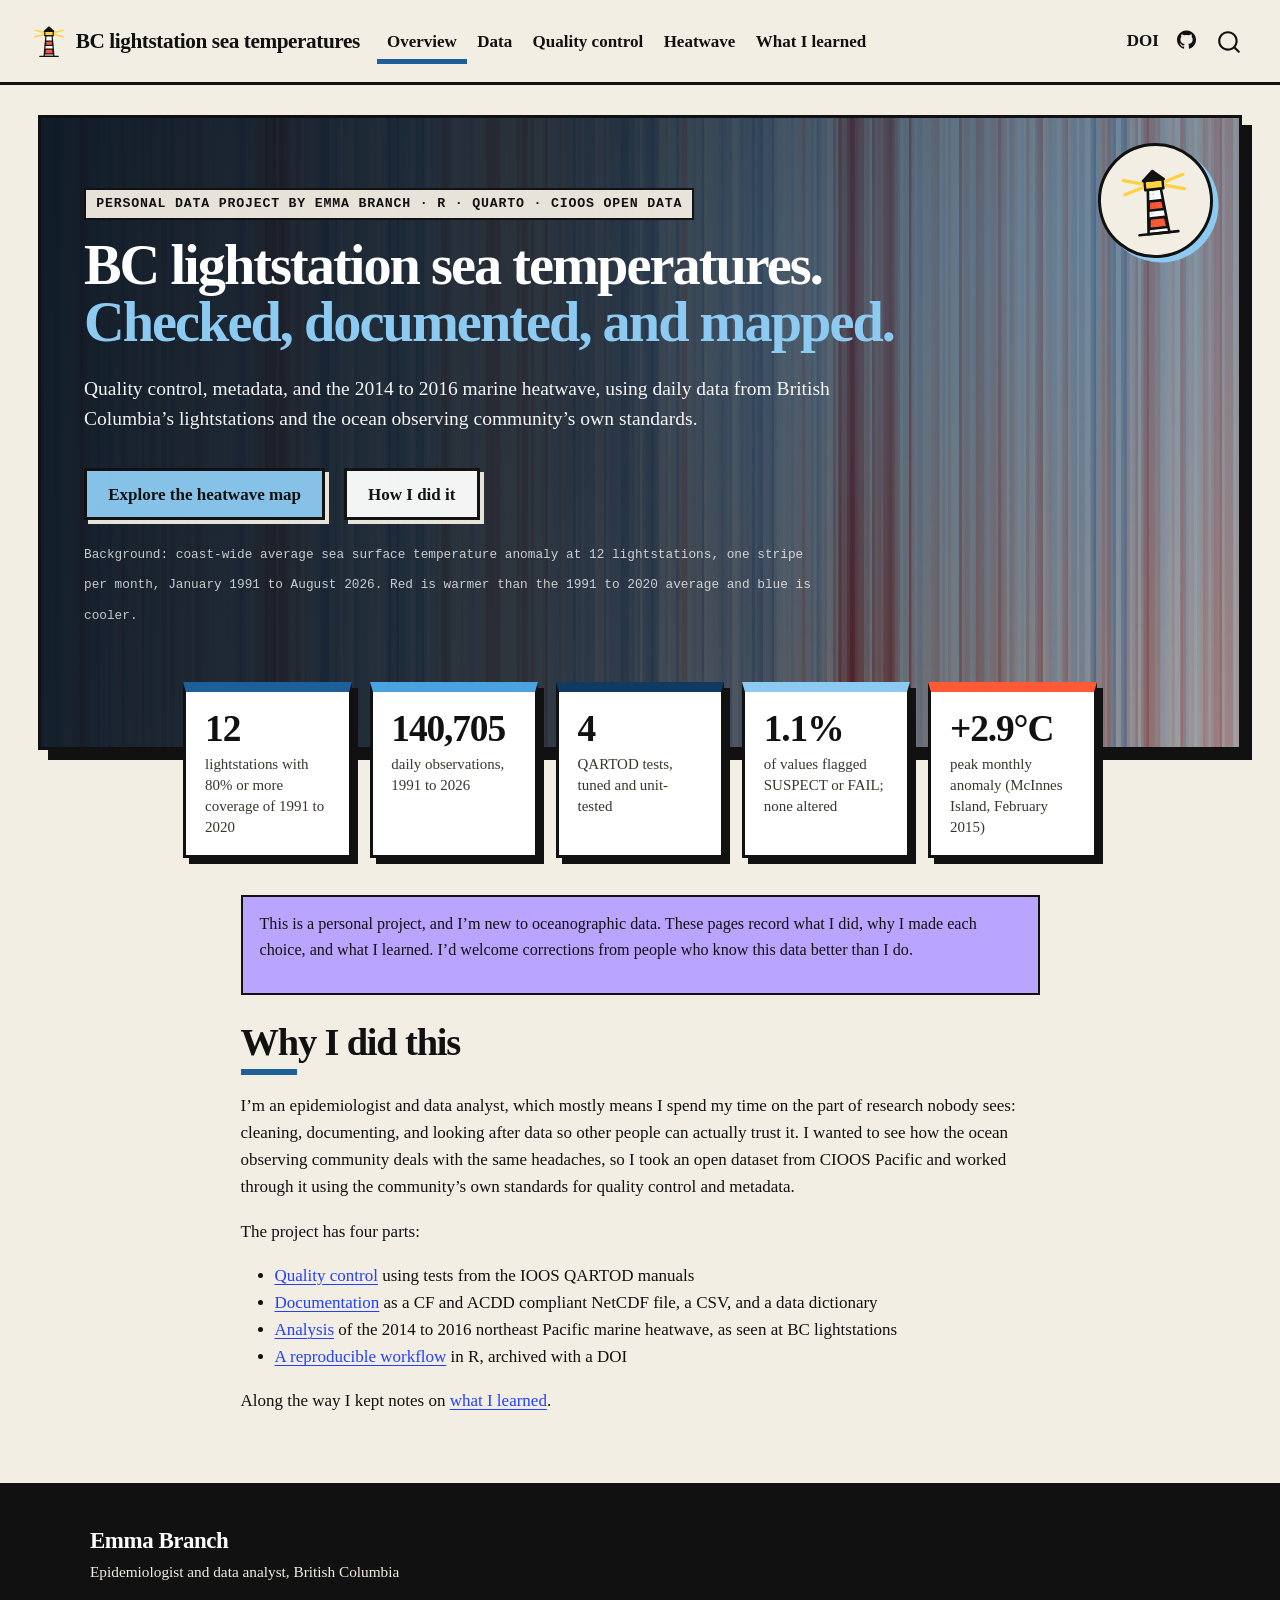
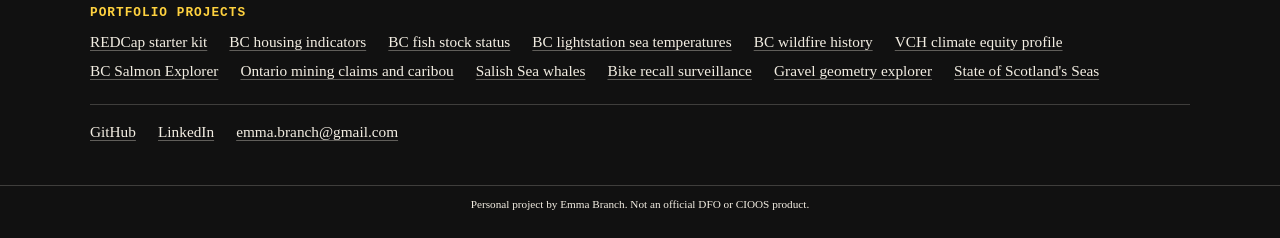
==== commit 0f4c25ba: "Built site for gh-pages" ====
--- a/index.html
+++ b/index.html
@@ -49,9 +49,9 @@
 <link href="site_libs/quarto-html/quarto-syntax-highlighting-06df27c8158acedd5d263560cd4ba62e.css" rel="stylesheet" class="quarto-color-scheme-extra" id="quarto-text-highlighting-styles">
 <script src="site_libs/bootstrap/bootstrap.min.js"></script>
 <link href="site_libs/bootstrap/bootstrap-icons.css" rel="stylesheet">
-<link href="site_libs/bootstrap/bootstrap-d2b2151b10bfbae0843c51412cb783bd.min.css" rel="stylesheet" append-hash="true" class="quarto-color-scheme" id="quarto-bootstrap" data-mode="light">
-<link href="site_libs/bootstrap/bootstrap-dark-37767ab00c1c9a0b2843aa161a8691b5.min.css" rel="stylesheet" append-hash="true" class="quarto-color-scheme quarto-color-alternate" id="quarto-bootstrap" data-mode="light">
-<link href="site_libs/bootstrap/bootstrap-d2b2151b10bfbae0843c51412cb783bd.min.css" rel="stylesheet" append-hash="true" class="quarto-color-scheme-extra" id="quarto-bootstrap" data-mode="light">
+<link href="site_libs/bootstrap/bootstrap-e4be72cad4f3063abbf0efa51ae3df64.min.css" rel="stylesheet" append-hash="true" class="quarto-color-scheme" id="quarto-bootstrap" data-mode="light">
+<link href="site_libs/bootstrap/bootstrap-dark-5f3032060d82a261e27b7f6d129893a0.min.css" rel="stylesheet" append-hash="true" class="quarto-color-scheme quarto-color-alternate" id="quarto-bootstrap" data-mode="light">
+<link href="site_libs/bootstrap/bootstrap-e4be72cad4f3063abbf0efa51ae3df64.min.css" rel="stylesheet" append-hash="true" class="quarto-color-scheme-extra" id="quarto-bootstrap" data-mode="light">
 <script id="quarto-search-options" type="application/json">{
   "location": "navbar",
   "copy-button": false,
@@ -229,6 +229,7 @@
       <a href="https://emmabranch.github.io/salish-sea-whales/">Salish Sea whales</a>
       <a href="https://emmabranch.github.io/bike-recall-surveillance/">Bike recall surveillance</a>
       <a href="https://emmabranch.github.io/gravel-geometry/">Gravel geometry explorer</a>
+      <a href="https://emmabranch.github.io/scotland-seas-indicators/">State of Scotland's Seas</a>
     </nav>
     <div class="eb-footer-contact">
       <a href="https://github.com/emmabranch">GitHub</a>
